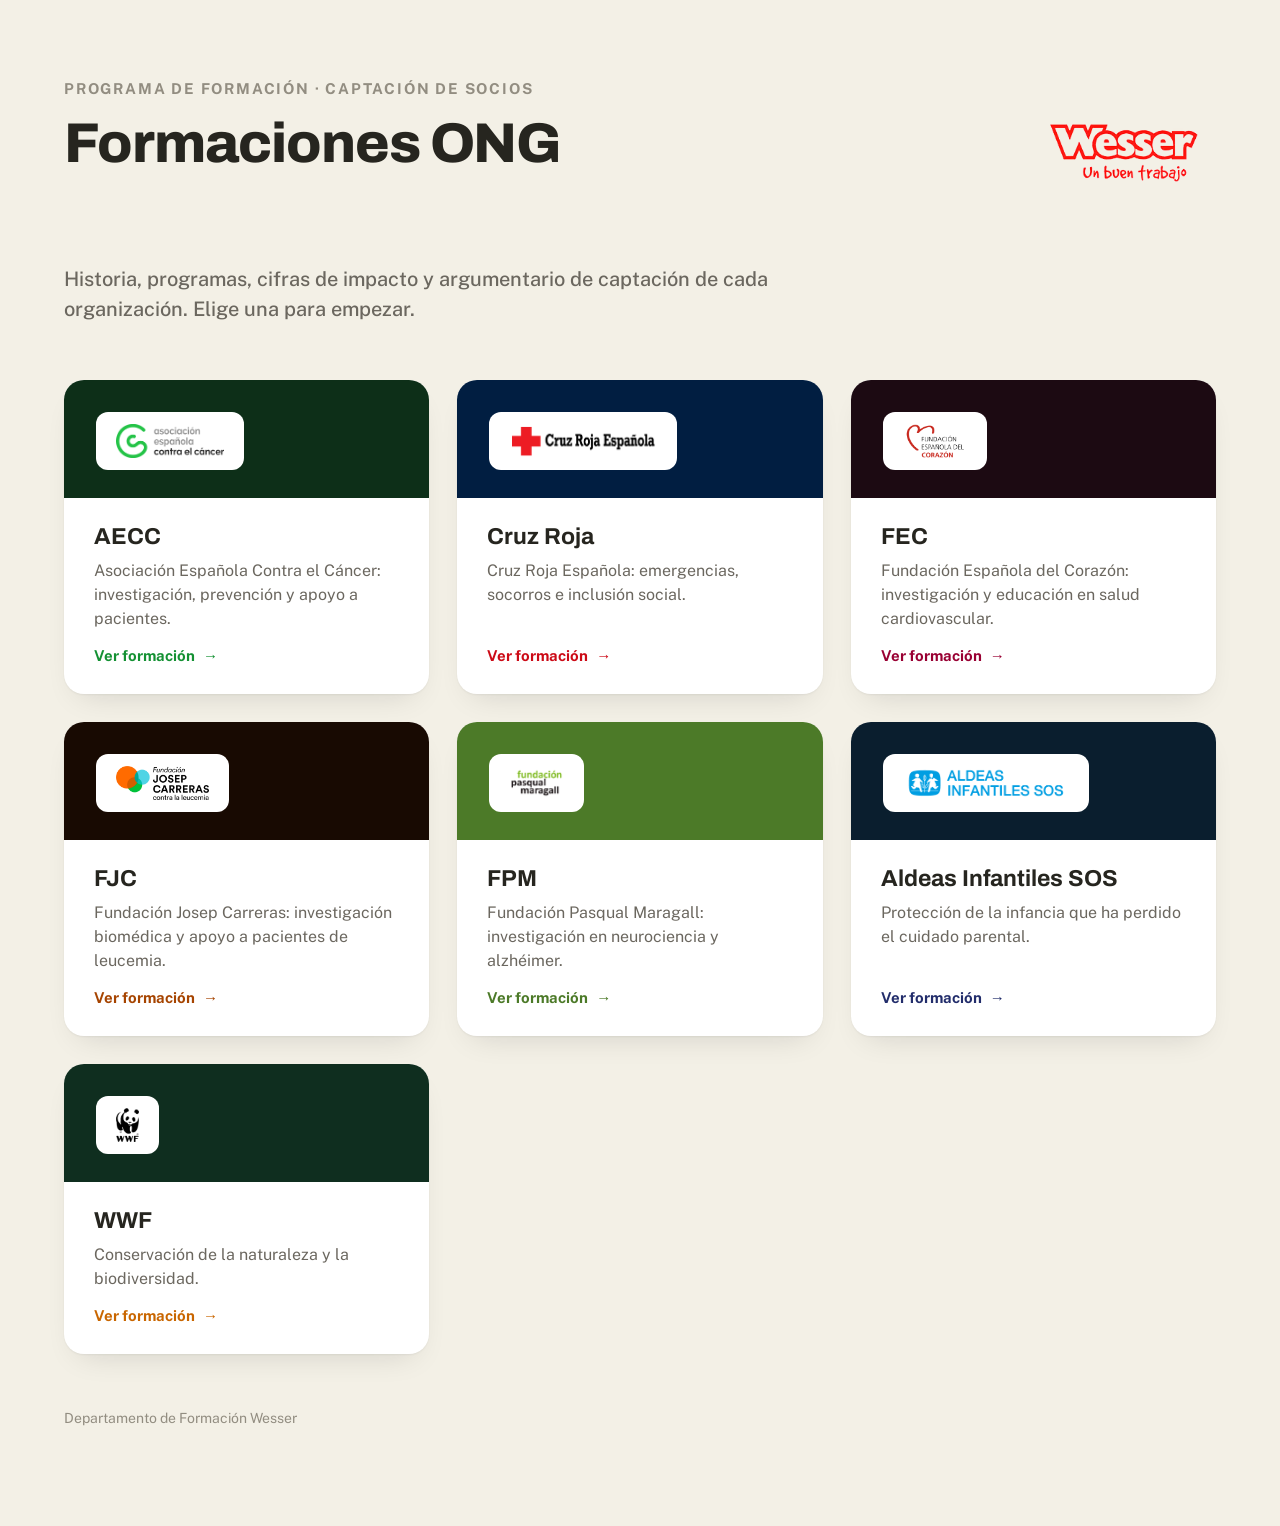
==== index.html @ af008839 "Publicar formaciones ONG Portada (index.html) y siete presentaciones autocontenidas en bundled/. Inc" ====
<!DOCTYPE html>
<html>
<head>
  <meta charset="utf-8">
  <title>Bundled Page</title>
  <style>
    * { margin: 0; padding: 0; box-sizing: border-box; }
    body { background: #F3F0E6; display: flex; align-items: center; justify-content: center; min-height: 100vh; font-family: -apple-system, BlinkMacSystemFont, sans-serif; }
    #__bundler_loading { position: fixed; bottom: 20px; right: 20px; font: 13px/1.4 -apple-system, BlinkMacSystemFont, sans-serif; color: #666; background: #fff; padding: 8px 14px; border-radius: 8px; box-shadow: 0 1px 4px rgba(0,0,0,0.12); z-index: 10000; }
    #__bundler_thumbnail { position: fixed; inset: 0; width: 100%; height: 100%; display: flex; align-items: center; justify-content: center; background: #F3F0E6; z-index: 9999; }
    #__bundler_thumbnail svg { width: 100%; height: 100%; object-fit: contain; }
    #__bundler_placeholder { color: #999; font-size: 14px; }
  </style>
  <noscript>
    <style>#__bundler_loading { display: none; }</style>
    <div style="position:fixed;bottom:12px;left:12px;font:13px/1.4 -apple-system,BlinkMacSystemFont,sans-serif;color:#999;background:rgba(255,255,255,0.9);padding:6px 12px;border-radius:6px;box-shadow:0 1px 4px rgba(0,0,0,0.08);z-index:10000;">
      This page requires JavaScript to display.
    </div>
  </noscript>
</head>
<body>
  <div id="__bundler_thumbnail">
  <svg sc-camel-view-box="0 0 1200 800" xmlns="http://www.w3.org/2000/svg">
    <rect width="1200" height="800" fill="#F3F0E6"></rect>
    <rect x="140" y="260" width="920" height="60" rx="8" fill="#26251f"></rect>
    <rect x="140" y="360" width="920" height="4" fill="#e7e2d3"></rect>
  </svg>
</div>
  <div id="__bundler_loading">Unpacking...</div>

  <script>
    
document.addEventListener('DOMContentLoaded', async function() {
  const loading = document.getElementById('__bundler_loading');
  function setStatus(msg) { if (loading) loading.textContent = msg; }

  const FONT_MIME = /^(font[/]|application[/](x-)?font-|application[/]vnd\.ms-fontobject)/i;
  const MIME_TOKEN = /^[\w.+-]+[/][\w.+-]+$/;
  function toBase64(bytes) {
    let bin = '';
    for (let i = 0; i < bytes.length; i += 0x8000) {
      bin += String.fromCharCode.apply(null, bytes.subarray(i, i + 0x8000));
    }
    return btoa(bin);
  }

  // Error sink persists across replaceWith since it's on window, not the DOM.
  window.addEventListener('error', function(e) {
    // Failed resource loads (CSP-blocked links, scripts, images) fire plain
    // events at the element — warn only; real JS errors carry message/error.
    if (!e.message && !e.error && e.target && e.target !== window) {
      console.warn('[bundle] resource failed to load:',
        e.target.tagName, String(e.target.src || e.target.href || ''));
      return;
    }
    var p = document.body || document.documentElement;
    var d = document.getElementById('__bundler_err') || p.appendChild(document.createElement('div'));
    d.id = '__bundler_err';
    d.style.cssText = 'position:fixed;bottom:12px;left:12px;right:12px;font:12px/1.4 ui-monospace,monospace;background:#2a1215;color:#ff8a80;padding:10px 14px;border-radius:8px;border:1px solid #5c2b2e;z-index:99999;white-space:pre-wrap;max-height:40vh;overflow:auto';
    d.textContent = (d.textContent ? d.textContent + String.fromCharCode(10) : '') +
      '[bundle] ' + (e.message || e.type) +
      (e.filename ? ' (' + e.filename.slice(0, 60) + ':' + e.lineno + ')' : '');
  }, true);

  try {
    const manifestEl = document.querySelector('script[type="__bundler/manifest"]');
    const templateEl = document.querySelector('script[type="__bundler/template"]');
    if (!manifestEl || !templateEl) {
      setStatus('Error: missing bundle data');
      console.error('[bundler] Missing script tags — manifestEl:', !!manifestEl, 'templateEl:', !!templateEl);
      return;
    }

    const manifest = JSON.parse(manifestEl.textContent);
    let template = JSON.parse(templateEl.textContent);

    const uuids = Object.keys(manifest);
    setStatus('Unpacking ' + uuids.length + ' assets...');

    const blobUrls = {};
    const resourceBlobs = {};
    await Promise.all(uuids.map(async (uuid) => {
      const entry = manifest[uuid];
      try {
        const binaryStr = atob(entry.data);
        const bytes = new Uint8Array(binaryStr.length);
        for (let i = 0; i < binaryStr.length; i++) bytes[i] = binaryStr.charCodeAt(i);

        let finalBytes = bytes;
        if (entry.compressed) {
          if (typeof DecompressionStream !== 'undefined') {
            const ds = new DecompressionStream('gzip');
            const writer = ds.writable.getWriter();
            const reader = ds.readable.getReader();
            writer.write(bytes);
            writer.close();
            const chunks = [];
            let totalLen = 0;
            while (true) {
              const { done, value } = await reader.read();
              if (done) break;
              chunks.push(value);
              totalLen += value.length;
            }
            finalBytes = new Uint8Array(totalLen);
            let offset = 0;
            for (const chunk of chunks) { finalBytes.set(chunk, offset); offset += chunk.length; }
          } else {
            console.warn('DecompressionStream not available, asset ' + uuid + ' may not render');
          }
        }

        if (FONT_MIME.test(entry.mime) && MIME_TOKEN.test(entry.mime)) {
          // Strict artifact hosts allow font-src data: but not blob:.
          blobUrls[uuid] = 'data:' + entry.mime + ';base64,' +
            (entry.compressed ? toBase64(finalBytes) : entry.data);
        } else {
          const blob = new Blob([finalBytes], { type: entry.mime });
          blobUrls[uuid] = URL.createObjectURL(blob);
          resourceBlobs[blobUrls[uuid]] = blob;
        }
      } catch (err) {
        console.error('Failed to decode asset ' + uuid + ':', err);
        const blob = new Blob([], { type: entry.mime });
        blobUrls[uuid] = URL.createObjectURL(blob);
        resourceBlobs[blobUrls[uuid]] = blob;
      }
    }));

    const extResEl = document.querySelector('script[type="__bundler/ext_resources"]');
    const extResources = extResEl ? JSON.parse(extResEl.textContent) : [];
    const resourceMap = {};
    for (const entry of extResources) {
      if (blobUrls[entry.uuid]) resourceMap[entry.id] = blobUrls[entry.uuid];
    }

    // Artifact-host CSP (connect-src 'self') refuses fetch() of blob: URLs —
    // consumers read these Blobs directly. Survives the swap like the error sink.
    window.__resourceBlobs = resourceBlobs;

    setStatus('Rendering...');
    for (const uuid of uuids) template = template.split(uuid).join(blobUrls[uuid]);

    // Strip integrity + crossorigin — blob URLs from a file:// document inherit
    // a null origin, so crossorigin forces a CORS fetch that SRI then rejects.
    // The manifest bytes are ours; SRI protects against CDN compromise, not this.
    template = template.replace(/\s+integrity="[^"]*"/gi, '').replace(/\s+crossorigin="[^"]*"/gi, '');

    const resourceScript = '<script>window.__resources = ' +
      JSON.stringify(resourceMap).replace(/<\//g, '<\\/') +
      ';</' + 'script>';
    // Inject after <head> so the DOCTYPE stays first; prepending the script
    // would push the parser into quirks mode. DOMParser always emits a <head>
    // (synthesizing one if the source HTML omitted it) but may carry
    // attributes through, so match the full opening tag. slice() rather than
    // replace() keeps us clear of $-pattern substitution in resourceScript.
    const headOpen = template.match(/<head[^>]*>/i);
    if (headOpen) {
      const i = headOpen.index + headOpen[0].length;
      template = template.slice(0, i) + resourceScript + template.slice(i);
    }

    // Parse the template and swap the root element. Scripts inserted via
    // DOMParser/replaceWith are inert per spec — re-create each with
    // createElement so they execute, awaiting onload for src scripts to
    // preserve ordering (React before ReactDOM before Babel before text/babel).
    const doc = new DOMParser().parseFromString(template, 'text/html');
    document.documentElement.replaceWith(doc.documentElement);
    const dead = Array.from(document.scripts);
    for (const old of dead) {
      const s = document.createElement('script');
      for (const a of old.attributes) s.setAttribute(a.name, a.value);
      s.textContent = old.textContent;
      // text/babel scripts with a src: read and inline. transformScriptTags
      // does XHR against the src, but blob:null/ from a file:// origin is
      // silently dropped. Inlining makes it a plain inline babel script,
      // which transformScriptTags handles unconditionally.
      if ((s.type === 'text/babel' || s.type === 'text/jsx') && s.src) {
        const pre = resourceBlobs[s.src.split('#')[0]];
        s.textContent = pre ? await pre.text() : await (await fetch(s.src)).text();
        s.removeAttribute('src');
      }
      const p = s.src ? new Promise(function(r) { s.onload = s.onerror = r; }) : null;
      old.replaceWith(s);
      if (p) await p;
    }
    // Babel standalone auto-transforms type=text/babel on DOMContentLoaded,
    // which fired before we swapped the document. Trigger manually if present.
    if (window.Babel && typeof window.Babel.transformScriptTags === 'function') {
      window.Babel.transformScriptTags();
    }
  } catch (err) {
    setStatus('Error unpacking: ' + err.message);
    console.error('Bundle unpack error:', err);
  }
});

  </script>

  <script type="__bundler/manifest">
{"1aadb4ce-8f72-4232-b144-6e6aafba94b1":{"mime":"image/png","compressed":false,"data":"iVBORw0KGgoAAAANSUhEUgAAAvAAAACaCAMAAAD4iIxdAAAABGdBTUEAALGPC/xhBQAAAAFzUkdCAK7OHOkAAAAgY0hSTQAAeiYAAICEAAD6AAAAgOgAAHUwAADqYAAAOpgAABdwnLpRPAAAADZQTFRFAAAAAJ7iAJ7iAJ7iAJ7iAJ7iAJ7iAJ7iAJ7iAJ7iAJ7iAJ7iAJ7iAJ7iAJ7iAJ7iAJ7i////VSJM4QAAABB0Uk5TACBAMGCAUBC/76+f33DPj8DKE5UAAAABYktHRBHitT26AAAACXBIWXMAAABIAAAASABGyWs+AAAaMElEQVR42u1diZLjKAyN7zN2///XbuwYgYTEYTud3hq9qq3ZTogsw0MIIeDxUCgUCoVCoVAoFAqFQqFQKBQKhUKhUCgUCoVCoVAoFAqFQqFQKBQKhUKhUCgUCoXiDIpyR/FtPRQ7qhKhbixa/NXnW6wwj6rYrzvzdZckBKGSindlDFXoIZFKqZr+B9A31UPx23gR/MXl/oXh5wyG1y/Hl4RPdIDJPGRmvy7N12VISCMoPo/PIiRURM/8agl9CahnT4n69kpTCKjaZjxJcpn8U9PeZ7U6K7nlvr9G+A1LLQvNIXxhv5W7fTtz0ub2ofg0inbto+16Hv3adteVfBlEK3Livr9O+BffSkloDuFX++0q6TFJ8qZbKkshoVqXaJtex3KDf+rqyZHiDsJ7DD1FeGegnAU1AhZmUcZ/DEUzRxv0Ns4/rzVk4Qp7MgXuITzh2xnCt+7XvIsyhSQuv02DfwXF9POrGNYrlF9dURwnbiI8ZvwZwo/u1yOnxNOtlddMZ+3RMCv6QYoL6NZoW95P+ea8vnhCzXhIeYTfwkkGRMuRE5pO+A5/z3Tyzr7LZF6kc2M2Gp+8H+29EZlUzGfbssVymGlrHuERT4t2cqujyRWK8MSaPgMlFlQbdvAZU5+lSMUXzPuBk6Hmw08YjrF/8A3nBcI/NgvrUL7IFIpwWOrlkMdMW43/MpCg5ZNRQHELftl7RzjloZop62RIEQiZnyL8i/LW9x4zhbqojh88TR17Yxr4PJ6DB87VM+1ZikR8k+/nGG94Xhnm+4S9Sni3Wqo8oZyQwvzU875kmfCN+jS34nv+zBsnvJrDT5itP+CN+tcJby3slCfUgZmQ9qCz532BTPE1wykJikyQ+d/vY8ieuRqOrNbWr1KZC4QvwI/vsoQ6MOvBtbUrtH+DTL8awKv6QLP/s+g+Gp8ZxiaeqJC9tOL4w8YD9iaDNxDeBkrqLKEOzLt31punjwKZvqdem0jpB9r9n0XIgZ/Xtizb9ez66zC9FxaLmNOUOSkzfXTvKMYK0jXMOwgP88kpS6iFmWLsTripRuJ9gcxZkwh+AcWPiAEG3/rUKDDaBizDAoa8pjZ+wtP9g07s7iA89KY5S6gFcmPMH8T7sitTmjbzC5AN/[base64]/jsN5nCS8AizHDp/FhYL4kTVsdQbqj9SOQp6yeyRVN/FLzvYa4GGGmDKkaW4sOdtJ0Rdxp7iF8j2XnEf5JFTMVRaNSNSdrGGvNobkbskfjlxWCk6/[base64]/2jGF6Ef7XfHJEQTU9IjEoYcg+ccHcN8+uEN5XrZgqBTyOtMFXPcQhKVVxBYAuzmJqCUL/G7RfhXx6433ewDx/je2okng3JmOHDnQzeQ3jTlU7E4U1fQU648VtC+XJlQx169eNvQiCPkXqZLOGHbdzeCD8w04Em+nO5uAjwE1D/AJ+mZZ74pYUnPuhes5/6wBl7mblGCgmhfAHSpGwAc9oacCP8i2n+nMt1UgLOk9DDeETkOGuYtxAeWFvnCEWSBcT3eVVOsFdzbO5BqEWGpnTPE2UHg82jeRN+ZXrE4Njb+PkvaY5qLLfeSdC8g/AtEZJB+MikJWWlrYJRU734W9D9RGANJr8tqtzGiJ3wPeu09GCZ4qdVJuWPFTEp1tu9hfAQW8oSKleYg5Q5i42ifYoC/xbSHeuKD0ruY8TO9UHoPaZZExLqUzSOBjdn/+WuEN6Y6SVL6IZo6tFhTLqgRJCimTV3IE74n3Gr6U5ySCzhfwT/6HBV4y58GuHje68yDxgIEx5kNFlCHwmDJ0xbzZ9sJKZNfZ4iBc94q7xs5vugw55zSuKEH9ayK+v3b8cwXRPaNGG/eeYBA2HCwztXWULTqvZguPmTncWeOPhJISMyk2ycvagNO0jHCe+gF5drk9sUdtw1HuD4rrwDBoKEh/4FjlIyAY06va/pjIWakmxkXgl/K4KEH7cht9jDwfO0D78+48OEX/FUdZPRBVzbeJuG1ilr+t11wtuJC7gbqQTkFgYMVixjComEt9JA/B0ITAFnrvo9r6bYJqM74Wc/gDId/JjeB7WajHIx9h9fTgQ/gTuC13xnqHuZ8Jbvdt0nlfCGxVzoCTrDu0bqH1kFqPGM7QIKGWKsUMhJ9Ta2lpsIISy5D9HL3qz1u3MckPya+FKrcQbYk+dg4Strv7VMeEfN3FinDUqxjjn2vmyiqV9Yz9q7FxLhxXuFKOObbZDYud5Q/+id4le/yTKi1hT8mijhwTSy645gKY8nXSI8Op7d8a4TCQ+6sNHEJ34PWxt0sdmOMbrSegt4wveBxiTxeGvcK5KmYI7Pe/uw3UB2I3F+TZTwhhnC+G5UO9wI4ObU8NhLGcIvzlWrT3zPlXsSYFToW2yPVSEA5+/dk+yBfvjSPicYnHWog0IER/ghbEwI47e04I3wngtPTFtFpTJ+TYzwMPYLWTdgKd+siS4y7KXiKQ/[base64]/99OvCZXyE8EBNMY8Kojj7GHAD4f2jHpMID/UjMhVsBoQbRT2u3HSoIEA1i8x70YbS81zG7zEMNJUNjcBdib90U04ihCcr8qEie5+4TPiRGfBSCA8Oixw8tw4g+JDCLbmTnsV0I1Dzmg+7shmHyKYyd3fTUGJDHb7PY/iZx6aFVnTdozDhK3M3QGBB9umWqfoI3grw3zXPMqxFQGxp/i/gITZMmeJJXfnlqXS/FW7l7ocFl8/psJLhgRTNssgiazhz+/Czh35nfTEnE/[base64]/kYlPCK7yDXwDuJraUN1FjCb7+zB51LQqS1HiW84sPINfD8MRmW8JObHiMmGEiHKSnhFR9GroHnbwxxJq2D467IGWRCZFIJr/gwsg08e9wKf8peYE+2EJlUwis+jGwDD1ztB5eoLIMDGwVDt0UpFB9DtoE3P5lM6NEj/AwnIgWE1Ep4xTeQbeDNtqMtYaYcGMI3nQldBpPiByW84gvIN/DH0lP5WKpHtVDCD9tukM4MAlEpSnjF7yLfwB/2e/tp/ehmTPihepRzeZjv4DlihRJe8QXkG/iDqvs/9ZFAZgj/4nt9HEb2EzupqFfCK34f+Qb+WHp6U7x+zz4N4cv9z+Ygc1hKrYRX/D7yDfyxanT8tNrJfRC+Mf/00Tnrg522KuEVH4ZPuviR1fvSU/E4KFoA4efuvTP5cGliJ3VMSvi/gq5dzbLKMj4z79YpntPhng79Wsf8g66GR/VTHduwu5U23Jhu2d7rky5+Su1+FkZ7rB3Z04PfF/rtH83ROeuDXbJNIbypADsShftqT7+MHjvgi7E3i7F1bvMq2K/[base64]/faPE166EWNOcGwKaesae1JaIem1cI8SL4pZrt1miOrYqBRj/F7v1ZEoXL8q+LiJezlYN+FmClTVfsuIHbiuEp5zKW4gvBtQ4qyXm1fBNDWiWZSMVoVfIHzggL8hehpuJV/XxZzE1QYu9/IfFThrc7jEeHLR8zFERRjfvsu8Dfnm2+yE796NOXRvocGL1d9jwXGOneXLVcJzLsUNhB/DT0ASmSEX0SxKRqvCLxB+DJWKnDNahK6n8xgfvrWUEi54tuwlxkPlHGP1YeTDE863j/6OSL6a43mcD18eLf5+t7CBmBx3zJ5KGewkRGOW8EwjXSc8XhRmBpHIKVSIZlEyWhU+T3i882zuMYWHcFQEc5LeaUpsF+H70BMHnTAeO1oLVezC1NWqaZp5G3piEndtjwOyN7K//9tfysQmacO3pAM0MOF2enPKjCRMeN+luE54HE5ibAGS6I9SiGZRMloVPk54pyf3R4SweqLztQKwnWWYjhPSytWhMaon96Td5Yh7FrWrKCruVOjYGsUc2RdOy7fPBKp0U3TMmA7KbV7cAIRv3k317p30UppZNPnOa18nvD9IyIQvBdA+g40RM23FXch7T0Qz/CjoS09GhauEn6QXNFUB80J0YWNpzWko0Aal0AzV6QbOx473s7gy3Xms+zl4WmiGWlsp5yPyzhMzVn2Odmp3o34Qft1ftjatT6SVP5KT487GbyC851LIhE98WVN+poK8En5LI/0Csn9CV4SeJXy0NgdeYzvkBtZkwGYTa2t9F6e5LcuoTra4MzbbgwKwYnaWfN7Eu6MKW0H1z9J4rXEsxGy5kYMh/H6JXwNKIWFdO5MqACBv7Q7C90L504Q3PdLZp05AnCRa4K8SHh5O28Wus8muLVwvR4uAjra3sJ3A+67xP6O1Ylf4EtvOB+IbU+vHs5d+bBpnadc8t3pU00H48fWqtbUOdvbY9EPK+0o9It6cmG7Uyb5KeHOQ+2hcG3+CQ2cFpB7/KuFlaeRyuNBDvO5vD773P+E0sgwAehlSzuJTf04HatA83Z+Wo2s9nJqHB9e7ysektXVGQ3vMf4jRWH5CHk8C4QkhrxK+BtUb4SU8wpOG+uuE931ZMPGyCLkE2FBDSpio8E4zlIe+04vlgS+nb63FgSm6Nk+XFjr/Z+v2x0b4BZW3Yw624c+g/GuEN8JGtvxZwi/wQqbrehkMXtwHs+CvEr6X3seqLMeJZcK39J1g0s9PNTtvKiETvvtJfDcRJIMLD1DeUhr0K8cyL/X7ntYfNI22pBvlJ3Q0WyJloJIJD3QoufInCV84epvhizacvavYNB0q8VcJH7iISqYcfSm/BH0naXrrv5Whl3n6ID/2NOGpcXKHCn9xzF6Kgz/fCT+61LYK0U7jvLYXME7RWCY8EHLmyp8kvBlwN2/WWAdq90BiZ3e1M40Uqv6v+vBn2IMu0woC+pUUS/[base64]/auw5TaSQQ8mVwZTwgPI9EzR3jS5ClIeMalkAnP3rGKq5ZOU43BxyOtS3iIPC2sfgQfJfwsXCNbeSVdbqWmqfjZwfPKXbMZD/jYaoU688zwEN//[base64]/9el9ghZRMOELuuLrtSbzyy8RXt7Tau6tC3JHetLsUN58FiI8WF37UScplrq/XMTRPHOTBlNbnfth/Sga/Ldp0CSZhCBhRAjvBeMvEB6CPtbcmaZBCTtkGkyD8X+a8I9C2i09JHiYtfSsHuonhfBsHKGU9h+m7C8PYKS1+vs4XiQt5hojPHUpLhDejE/u+oDpA+6wTdsLVnw7Tr8H98vvEX47W0agVsp6VLXyzgesR50m/HbEE/8q19ajDnuUauEbs+jiGm9q4eF2+jSRx3ukvUaU8CQYf4Hwpindhjf20O0EtL1IsuFfJ/yuCMvbtNh8V0/MaothfArh5ffqWk6xS4zPdeLNtNV1z6kPb2SvZwRHECU8cSkyt/i5G9NMQdd9AXfTmdV5BgpnyIqt+WHCS1v8BB+Y4Vb6bunCJ/2KtcmK0sQUS1qTl5C39AT2zl1S6ukc9sCQIzdp2SmF8NilOL/wZGiLm2rw1fUk4kHmW4Q/kRPWtZi3WSIq4hqVwlv4MMOmbPNeHWo4rRhB1trQD/QuN+IoED4vxp84TCUQHq3vnye8aXq8gAPZ27agLxEF4/9HhN9rz6FW7oEYnXsc5NtQnFlp5dE60+tEd4BXMpPwR/DBDeDzLk2RZeBTXyGB8MilOE342AqFzSBjJLorvv8zwqPEwfw8SieCvvcWsKcBg/aTqLETB42cEhWEFJeSMKBDJDjC7/GWLs9XSq3aFMK7wfjThB8jCltPh5HoBuP/d4R3KJEWKkaw23p2Up7Ilkx4t1QHmEXutHVLCC0QHbyV1u0qvzlHZPoYlUJ416U4S/j4wFeEJDorvn+T8LXx0diXjySxr8dvWdpBOOOtAL/z0gXOhw8qBly9FEbPCqZwWMrciYCH5LEzifCOS3GW8PE3egYlwgzgrxIesYxiDD8pPBM1v313h/QdT0vCS6a5+xF0Wc72R5CufxrhrUtxlvDxAWoOSrQrvoHnfZHwwUfHnhQOq2BSwmgreSHQ9Z74T7aDrF6lnEFmBtn9GNJzP9MI72wTo+2aRnhwPf30WpiblEGJ3tSIecoXCQ/[base64]/[base64]/GLkJgJ+HgFcYWm4TJZ0+x+85n8m9W/hzGUxOPDMIjguQQPnoqMz5APSDRzcBg5HyX8LEtx+Gs80iYg1RdOPBNPZTIi97i0ACq3+D8MNYnpx05hO+40TmB8EBTSUfoEWNEopsxysj5MuHDjO8jLRRkvGcqQo/yp9fBxI57+b6ha5v+c87NPD4zz3XjaJBCePaO7DjhwWORaxaFMUISnZYL6fclwociFfFkS1kdLvImnbzBH04ZuMf4A2cK7yjKZu3vNfb92NQXuI6aM4nwjkuRQXj2DGAMsG7PmERbg8yXXyf8oxNOEe1T9uNI53Ss/NjAPko6dkM6pyM3qpePsmybphm3LJJ8ig97EmnTPE0s7DLyCG8n/BmEh+QPWQsItM0xiTYkx9Xt1wm/Tds8Kz9MqWap8sMccyO2tD9DDIUtioZR7ON0ZzUp4/iGXoqTqJ4TMHHum7zGKxsbcVmi554WzxESp8cmNoxUz/G8YgpFEMUVOwXLXqmlM2IWlRpQhUKhUCgUCoVCoVAoFAqFQqFQKBQKhUKhUCgUCoVCoVAoFAqFQqFQKBQKhULxv8V/[base64]"},"54091771-91a1-47c9-a3e7-77a87d90c400":{"mime":"image/webp","compressed":false,"data":"[base64]/Iqf9/z1nZjXZuOFuKVasWHB3KcVq+BunCtSQUserWHGKW1tcigd3dwjEbTfZbHZ3Zp43dmfmNRJeX7kTERMA/6fbHB5foUqVCglhZkpiIhq+PXP5zkPHjh/evfzLATVt9MNUmLgvxVXsF0REUfR7nI9WdrDRja3+909FVJy7qq6FXtgqn133I0nx7ogIWrF0PliApJ9/4KATy+C7AhIXX75DJfaRz1HVh00Y+ij1VSaqfKIKdVT81YVq8z+GUUbpP92o/uMuDE0w8Su9qEH/mniKYKqs86EmX/SiiPJ/elGbwiYLNYR/X4BazW9tKExE7W7DJ0wY0bNhgqnE4YZnoXY3Wg3DUq7PH5dzfIiIvOvhnhmdytuZkqTlPdRwTjOjiBuxPw9lC1nHvm4TxZQY5Y6IWhK/thhD4ppMERUX31+aZC4hTNN9qOmTFY2AaXiKR6L8s6mOkqH+RdT2i56M/piGR3gk7d9a31QCWD9yaqxopl1/VXf5kDx/tIPJ+Er9LWpM3FVad9Fri1FN/5kWxtfkCWr9dn29WWbyqK54JdHw3nZrLq+/zrjeL1H1Y3VYg/tK1Bz/uc5q/Mur599SizG2xaj9Vfoyf+ZCDbqXxRrb7zo4zOoq8QFqsvhrztDm6uC8VU/W5ajRgtFWI5smaO+sTUdMtzyt4ONeJgN7p0h7Oxg5DMNoK2YbalY4UtvAklI15/uYiazYoNOgsVPnzPtl6Yrlvy/6/svJ7/doXjPezqjXM0M76J0falxVkjXnOXXsVqrLJ6B80e/Oenx+9y+fDGhWLcFhIha1xKchTOtpXJHLeK2pzBekXNgxb2zH6mEMCeaNG6jpY6UNyzQ821CC+vKfnls7qVmEMtOHbm15p3JGBa9dMJ5Akc87Nb2ORUHoHtT4req6Y22xlRp0Gjrpqx8W/rzox1kfDuvZPLFclI21zvQbUqCYset/dSI5Ga+naq1wHKcrJqzuWzP/Onk/0+0TMVD0e3KfXzu08quhzdrdNixELLrxx4ByrMRkXmv85ngdseWHrLma7hGRoODJvHvkjpEh+lIPji/PBpi2oeavN9SNo/XCu14RS3L+6shwAIi5o72M/qweLKXbzDpTiCV/0eFBpbnKmdpzTzJrL6ThlF3P/fhqmLupV+1U7flmWLVma7H4Wr6Ir4z+xyueaM8/x6YtrtFqF75qitrzfmnVEBPR7OcXIr76u8aYtGNpOveegDT4ogejmYTp14qQDq+8Dho1dzgrIiUK2+K1wVab80JEWiz6xKQJR7+DbqTHx41Bi6W/ThGQIn+zaYCpstWLNJlaG9QP6XpWQJp0f8aoFzP5IVKlf3s5UD3623SRKsRLrVjVwn/3Il2m9WVBZbbGej/SZerbJlCZrbfZi1QpPhplBbWr7CxGqhRvDbKD2nF/i0iVwvkkFlRmqmwSkSbF9KVVQPXyS4uRJvkLo6NBdcd3+UiTnnWNrKA6O9qJFMk/GGUF9c19XiJFOlc15UB9Nuka0uTjJAY0WHknTxXFv8VoIGS2G+ky/V2TakyfFKTN0zVVq3keqbN4rkWl8NU8fWBWG3W4911Io7si1GDqHBOpJKc/q4J9dgFSKb8uToUmD5BSH7RjiFnWIK0Wz7aRYvo4qQVPliVV5iDSa14vQuwIJ8WIfxAq/69AMXgvgQg3MBVp1tuHSOQ6nmpwEUeixQuk2+Q4AuxipNy0ZgRqPKGdgmGMIvZTgXa8P1gVJZxG2hW2xSvqmUc9mFxTSchPXvq511JJlaMi/WS8ycpjujxD+nVPMsuzTvdQkP97u7yobUjDq8Pk1bxLRfui5fV3U9G50vLmIhU/rCnLfpyOXP1lVUujI3EFJ6cnT0f4pIKcL5GShXdkWP+iJVxnk4o7S023q0klPqGmvD5S7bKpqXiGWWKQk5qEzXHBmEluasJztYOZZxfT07NOTBD7Yh89ucaYgkSs4umJ/8keJHaLQE+4LTJI6X9EijpfOkj5AzSVUi9IpaNI0QU9glQ5RlPChCBVT9AULghS5ThV7WACKh+lqrMhAeUPijT1uFRAmT1UlZMYELddoClPy4DItTxNCX0DQn/30xSODLB856WqTwJMX3io6tsA9qMiqvqFAQBmbCFVrTQBALzroqqNloD++VS1wxbQOZeq/gkJaJ5BVXtDA+qkUNW+IJXuUNWeILHJVPVPSEDoHqraYgvgllPVn1wAfEVV8yHoOyJNfRWsRRFNTQpW9jlNvRPMeoSi+J7B4AeRnjwtJHq56CmvjkS5i/T0sqJEyFwfNd2PkWD7vqSm86ES8No5atpvkor+S6Cl9SBtmV1MSwtkMMMKKEn8TAZ0zKUk/0g5dZ9TUlFvOeVvUlJOkpyok5T0vI4c+25KulFRjmkNJZ2MlcP8Qkm7o+TA93Qk/hkm60s64n+wy/[base64]/anjv/dCucqWOvzwTDSG/PxB9x/WKkbv8dTMAgL37WcEIntUj0zTt1SLv29IQnG1+0wj+iyKTcPGVQlgRB9KmD90GMI8hY179SnGlOshteFN/wgAgPEZ4hcjpA7LL7BZ1l1qN1Ou5rw7iKpu80Hle3R20knKc04Xnmc+IUjuCfHZ0vu5mAfH5oh6O9rluQOKOBAXQIUVvzm7k+rr08HPEYt54nFMsSmpc09v1KuSq3tDDV0yHXOO5nwRKI//VmfhXBLmIDXqYDKH/GI64J0GRabHOPFMt5MxTCnTwPkA/j9EI35gUwRSdpXRnyDFtHuigP0DEcaPx9gflfURdiadqgopl/xE0J3QBgEkeg8l8jcAbRbryLwtXw/yFR3P+NgBQ65rBnI8gUDVLV4WjGTWgVZrmvEkAEL7IZyzrOALxj3SV0gBUjfhbc8UtAIDtnWIs04FgxFVd7Q5Th3nXpzVfKwCAcntFI+HfJBFyWk/ieEYdiL2uNaFTADvJZySFTUhYjuoprQao/blfYzg4AKo/MJLUiiRMB/W0xaRavdtam8oEmL4VDOR+NJEDOip6H1R3LPJpbI09ABKfGcgFu8HcqKEe0/Gxxq5WD8L8ZiBHOBKWI/oRloepB7Fr/NrKHW4KgHYvjOMfIGk/pZ/sdzkNMD3StcVvLxckbhNvGJuJhF3QjXiuDmgxbKW2MK0/G2AalmUYa4hE39aNb7FDE1AnVVu4yRoA1U4ZxkoipZ/pxtkLNPqZR1vZ3ZgA83SfUSwnUjVTN8fjtVJxv6ApPFo6AF57YBRLiTQo0ItvPKMV04Dn2vJNNQeYZosGsYxIO79ebpUDzYYv8mkKb9cLgApPDGIFkQGoU3EGaLjGSVFTBVOtAfCtzxhWExmvl/v1tcS0vacpYVfZII1uGcNfJJjZOvH9GqYlMA1N1RLeaBAkfEGxIWwjYV6ik6fdWU2BbbpLS2ldmQBo99gQ/iURtlMfwpZ40Hj8wgINOYeyQSL/FIzgCEeg9Cl95A5ktAZlFxdqxz06GHTINIJkG4FaN/XxTyxoP2ZOvmY84yTsy43gRhiBFk914ezG6ADsn2ZrpWiMBNRONYDH8QT6ZOhiHQe6DB12w6+Nl10ZCWaeT3/pVZWxY/L18Lgl6NTcfG22Fvzby4N0o+v6K2iizDqzSAeeeQ69AFNq5EVBvSvtOBmhc9y68/VQFv67XwdXmjK6AYDy36YKqojew/VAdsPrusPxyhK2i9rzfGYBXbN1Z5xI8xIS3E/+HRUN8m1fenU3V1mVY6j9YxVB79aqb/6w976TV+B3Pj29blqnMhworXpRd7vMimpf1l5aF0Z3AExo2QZ9P/1157FL12/funr+2N+rf5jc743KMRYGlLODC/V2LVpR0weaK55pAeNkzCGOsLBQmxlUNW0UdZaVqIRp/0Jr4v7SUOK2ua8zXy9FvTI1Jt7rwZU8Yd8V6oufxioZkKexgukOKHmZesmirsR14UqGODW2Ng5KYnakV1d4voaSoS5NiafLgMEyJquF0wBEbuB1ldKDUTDIqSXhchIYa2jdgR/N/HJ8t4pm1SDxiq7cM+wK+mZrSLw30GIoTJPfb2YVeIqcqaenJqjGvJOlJ3FvGQUdX2ooZ5QdjDRsUjpKCxfamFSCqCVeHWFaR3nQ5J52XJNNYKBMmZ8KEdGXm5rmEhDxwdt2lZiGp0UdCb+Z5NVM1oqYMsUCRuqYkYPovTr//d79JqxLEVC42YNVB8wDM3WEzxvKK7Vd1Ib4cGwYGGrXFETPqgYOzhJiielzTkThULxKYJtarCNxfags+7cebTwZFAKGatuDKKyOY8pM23dydVtL4zuI/[base64]/7CfkTz0woQILRhyVjHg+Fl6/+rI6QNTMweHQKx/xK0YD4Bj/XDf4r0MO2DpuKyAgFlz5dUBFDozZvB4xuyVEr/H9GOv4yLWxFMwRUBwMmgz9X75uchrKAi5+4K4MQRafk7z4zaphHBj2SAFxuQWa3XZfPe9OeYureAcxrbo2gBvyUtSJ/x15AGCt/d78LYfPnD935ujOJdP7JToYMPTyNxGdw+xMo8WHj6/[base64]/RA9ff92qBf/5LbdYImPDEDgPffatd9dASDdj4djOOZgkq8c9W9YxmwAAdXX47+zQ7L/[base64]/B+X3inipLt0k5SHOAegunPtg3Kz7TxpD2BI/PmhJN+1diNMCinO9/KWhFghZ6MPHbejmjWzEhSx0Fw4PWVa4tRYDUat5vNuMbirdRTwWA9359ZGldhT8FAo1ToiYXItuwnYg5vUMiIIGd9O6ckMykV8XTTfmiS4UdlftmPJLBFgmPvyr7mFE1yiWbqD2cQEL/mjStCoHENFk2G4v4n8VgXKtI7IRCw++XyXEHFJrwmkfYmp3lnYg9FseUSy8v3/zgUduETFvDAf0GzorTUBp4ckUG9BwyOA9mUIQPm1nn1CgY3PlgT8fufng5oG5fctxQM2sNbxUhYQwCwv/3zvDmWSbOTKsycRJm1hVOE4Ww5lkmzkyjMnESZs4VTiOkcVwZot2zawSc81+o8fJHT/xvQZWAmUG/G/smFEjR4wYMXLUmLFD65iIhbZ8f3jnUkwwrnLP0eNkTxz2hkUZk9Br7P/GjB45YsSIEaPGjB3W2E4stMn7I7uVk2LLdRg25SPtThyQaJFlefNkWr5LdkHOxffsisqtT3c6nfn5eXl5+flOZ1byQI5Qmbl3c/OebmjABEna8yLfJbsg98Zkq6KYH5+7nM78/Ly8vLx8pzP30rhQQjHTruXmP/+7aTCux7+Pcwvd2nWlnxkeKuf1iyIqFm82ZxSYPi5ChWJOTzKxy32IiL618QFh/4movKiPot7pqFBMH0zG9KUTEVE8VyZIt2wRNS4+6cFKmccXIEHvbKuCMntEJYinq5GwjM3BoLcaBPQsRpIbIxWwv4lKEK9VJNIpE4N6egbE7kPtC787pELm8yTwSKyCJjdRuXOyhUD5vWKw20G+QqK3GisISUbl/[base64]/CxGjcItH/2P+JghTSIYObGbBSK42iKHey+XCD9CgeU7XiK3HgT/QSSCGxhZjQqIFM+xy2Pfd2LwFy1ABd9sC8uoCPK5iW4ylyvKYd/KJILbzfJqn0fJLVaJzmlkbsfKqpVNBP8tLc+xG4OLu+LVeFgHNNzgCZmMznKY7ilkXlaTZRmbK+HuD5IVDolE3J1klXtO5mETeZ1yJAo+tqpxuZKWQjeRcX9qkgGt7pPhh8pK2CVInI+VCpnjIYI/MXIibpApGiXLtkmUuJfEqFJRSzBEIMKvjZZT/yoZXGqR0yUTgwvfc1JMjxQyF8LkmI+SwTWyWhZgcHFbLBhGmTtEMDlRTuXjhM5XkmH6EyVTujBSUOk/Mq6GctgNhO7Ey7D/gpLF41jjYBeKRFK6MDJitgpkUrvKaJgqIe6tADItcwQiOJqRwXwnkvF0l9H4ttTjRDAO6JRNpOgjswzbQj+ZwqlmCfMvokThFzY50LaAzDK7nDEeMriQlbB9Vii1xGwkcceI4NpQOT/5yAjrYyXqpqLk89YgO+wUmTMV5YwoJHQlWqLyUZQsbA1GYp/jJXK5jBTb/[base64]/[base64]/Cpld4eKewSpi6V0gvi0P0cM3nWTyHuX7fYS1Z5q+dgnlTfGRAIGeUnw/2Pb3UCV+RlM/zSUFD5ndSOsCidX9RqJ4h/qnEGZYgZPZFudI6LUzXpAtNxdEri5/AafDDHfSwL3hqwWpF7UAt3gwRhyjiUCAfHweq+c/LFPidyZmY7Sy21kYC6RR187UWb+r9eJPO+VitLrQUdbI8lx72QRQE8RyhT3Rq8QSbif+KWKewHhprkk/E6Ue/mNRUS8VwSp/ME6yhlvIQd1z5OQnz/W1DeXhOxzsaTsB0nIF+fauxSRkJ1cTTfiy5/KgYrhS/wqJdeGCifUET5iSMEnXpVym0PkaXW8cx1aSNu2geCarztGM2rAEJc6nm/[base64]/OWc/COr4m1xaX0YNdiJPzvWJLUjY/GJi3sFgZA0ekzsYFwze9hI7Xh5UrZ1K7lojCMr2TSN2Oc7QojaLpFwTTBIJN4l9waljWU9MXGQPBhVOkuLnMIZmnuAidaEOSP8oEsqtDyr38JAqSAJJbjapF0lgaNDsJiHPTw4Z7dMIbbKqFXmB1KYQKWiWT0bcmWBwcX/xZJ61Z2SU3iMSKegNqn/nJ5PbDmSG7Cbj+tBqcOxYN5mN4SDTOrWQyJlo9Tq+JLPTIgcGFRO52xwMDmo/IVLcA2S3uk/[base64]/7FNwsBRp906vA1QGUsxOUXK5VMkDLuwq2RwDBBg/kibNAq1FX5Yl7zASg+kt5/t8iSoj4zbyson5AMnqdICulvmbgR15W/jAgafpDlJU+iCshuPFuWYcjiJhH5cgRN4Vop/NLWSeqE4E2ubJOVYcSAmo/luMeCmTrX5bjHM5qp/x+Oe6v7GRCDsrhv7eWGJaVck7FE3L8wcu4WAe0a/vSLeNecyDLfuiR4WoLJQZ0KZByTzUTgn4uKd9vkRqCtg9lLAsjBG/clnEwnFyDR4YTdljqahOGVMIpqaxBrJZit0oVdAHSMSv9Et5hQL7GTRL743UF7xUG8/4SDqSZEX6Js5VAy8wgn8S/ocTYtzIkbsarEHOIxNZofcX/LQR52QXIRxwVg/g+ZDUFYTuEIK6uQD5+pxjE8wWoyH4pKPP9EKIvrutVARE9C8JVgK63BEQsXBMLGn8t2Y+I7mU2FaD1LQERPVsqqwHVkwVFj3uy+gJ7z51PMu98XwbUtPX7OyXz2pzyoPlWa+9nPfy5Bqhparf5Ueb9n+txqjAtNj/LTEtNTU1Lz8jMysrKvjctCvTORdduXjME1DXFvt68aghon41MbFEnnFEF2Og6zWs5GFCXjanfrHGjRo0av/FG0+YtklrVCgGNAlZQOCDiCwAAcEsAnQEq8wBoAT5RKJJFo6KhkzmEdDgFBLS3fj5Mi+HfbxXypugUfI/9Z7Ov6t+VHYs+Xu3LnWvI/Yz9D/cv3L/Lv5J7y+AF+KfzH/N/l1wK4APqL/vfCm/lPQX6/ewF+r/+441qgB/PP7R/5P7Z7sn9H/6f8F+VXtf/Pf8n/8P8z8BH8l/sf/J/wftceu39xvYv/Yb//kCSo7SoZCAlQ6mVDEhDYXX5si50qGQAsVA/FP1eDUuLo5lxrbNRQO4RD6ncdOf7nUTVXDcyi27ITTn+OCGOzqtZMNUdXaEF9iwlQG45HR7Z6+uw7WaHNgc/YgqYiLDwbVX27KZN2Qhpd154ZmHV66fqjJ95IeOReMDPmi4gI0qGiK51GbJLLOZUrO3/DVD8EB8jqSiLvlP1GQVLUDNose8s+3CtS/T5q8KVjGkg/49txDW9jCYieaKRM4uG7RIXhaG19ITfiNhHIZiTy0dd1hY73jlkVwYr0a2Oe5WueV0HeGJU4kl+4JenO+KigTqZZ+fZoO6mGGKYwEJLY3PcFtEh94RBCbg/EpQ/jVw53ry38QfrHPqTDAUNyNo+BgXAY1xdIA27vC/P0LLDiGjdtDiSUcCFB3rhdvQVDIQEqBLl338QIo1XluzzGZ5UMhASomGlQyEBKh1MqGQgJUOplQyEBKh0vyN6qXgpENclCdz6p8D9uyoYePH49VqyglprqoFyp8D9tTD3CIHbHgAK1DqZTL+7reKdH3+hUBJTqpafA/bskBJHGNsBqq3ivguplQyEBKh1MqGQgJUOplQyEBKh1MqGQgJUOplQx+gAAP76lIiP/qDuAtGvxXCxH543BOlgEe2Ts/8fT1PiSrC49Htj/4v31lNjsPnnhPtGvwrI/hD4+CWbILPPncFN9/O5UB3H7U0PlTdVb2vBRby0b+j4k+Q6e3kEh4eZv458y/tOfgCcrPjamXS3zphT8OIm4lsf1Y72AMwBxHHEvCWnW6AEDvETHwUwm5IEvzTsyTDsleYjXS1RtBqQdJ4Mv6vy90aCIlf37fUo78KZlzur9Sxl5ZrJBm9rAD2hgCZmhR0JMLPy3uc0RR/7EvXweVX2VnntWoZU9olJeNtY+8N39tlh68rpaqAj+4dR2VwP2HTuZA+hmv7bSq8N3c7Ft5BxwFn6S1S1kJC3qF5OyGfCeVsnxYiyATK7KYUAh4OTifwrjS4/PnHJO0g0IAB0HYU1Rwuyq2KkkjBoNrQo8fBCqSpO2UVwS5h++jr3x1A9ialsezov6oEVTC/qU8XTLT0o+U+na/1IUaF6kd94Lk5x1URYHxcTcqBA1K2UoGRP21jitiOyKAx//D9QxMlSpEmZNmKKf/e89rI4RrcZONfiseH8Pa5lIBIGWrTZaRQYRazH+Jbaf8whTfmTZ7DiIU7TYmdca7fQjxAB/N+OZNYr0smnSU1q2SpPq20fQXMkfpM6iCnq+93fPoAWf+EyFhSEKO+vMyefvHz+t5drdBNiwaJrpLeQCh/Hu+bDf/F7FcBQ4toYNfvQGIShPBQ0k/iArmC/CgN+dTuUDiMg/ZZBCFzNTNC1/aXibM7zIqJD8hfJ/eqcx8mFFGJaibIO3o7shBZHVvJlMnhUaEFAl8lbC7bDdX9K2BpsVq/p6Z5V+7HTIcgs8vTO8H+sfnajj6Z7b9cyb2D96Va3YYANcR4SMz5B5dP4iQ/2WUIx7U6/rQJjC+YfmP2Tg14bgHwjW+FoEoA4dIEvC5sPA9UtR4w0EeaIzhfTyN4ycELq6p+d4DQa+HnXhefxHozKzPjGXmcsoA1aDxyyRVk/0tXey7BqV5tb3IrUFeXo2vEFSJEGr/J1Ncy8Hx52Rr/[base64]/8d0D88DiK6jEPzXDzcf1rHSIjHcoBu711FRC47yffLp/IfLT/tujqbv9oJncrwAFsILnJ6bMXoV8RDjSEb1ngB7zOsN3iYjn+dP7t1Uk8Ps2+L67OxAnVY8h4fIInk9q54020u6dKfjJSQOl5KJNEioEJ9yiOKx/UHDfqTJ1zHQxzTo8spGWLal0qgt0d2pwI8cGOAS96q6Ka/tyKRK92kiz82cprMEOU9WQeR6BCiHonYGb/aaN66rL6Dk+Kzo7CZkNMNF3pMFYlExe6ZD+dDdA1l/scBrnRU94DfWjK+07Q9X/DiubF/JOu+QbmJ+G9DZC0jtnnzj/oK61lfNSw/CtuMKkpnPV+Ptxw4QoxfiEfcz/ikNxrnHlxqK/9aSCk9bQeE7GxftAtMYD0IqHtWFVRSnx5tRFfqUBW/eBcyR7d6ZunPqbkFi3Gjp/bzftPODuqaDdhkSK5TJw2ibj0vrW+Rcx7TjwVAjkKWGBUNb/k/[base64]/aLtihaKA/Bi669rPJGGX4wwb0m1EHfOw4Bbw7BUdQzyPeIZX98YxzF1SZanzbziUMMMAALpgGSDHdH0eD9TEylRzngJ+KnL8vdyeyWg6ct2aZUmjUmYC+fAwYLoKYmQqhRMzcfRaflVckEdXhXTzzq+yOtt5qdNeDKIACqQb1bVdNflGd3iNGJ0LVvIgoYJ3iq+wMfh31RUzFO/velV9BfgpTvprTXMJClEfjvmRlKAjTo81ccZ/Y7gMoNwK73tys34zARC9fA0gzNjWqFUL4q9T4zRREIaXbvivF5jPBqWYbeguZgGSVvcVuacMCwIAvB/6ll7SqbSVVxGXVfYNrkOBDeVY2h2OeNeE/bEX3CUEAZEzpohCUN0Dcif3+xzvBnVfC6Pdbsw/3paRzy160m/FanaYC/0h55a+XCP+r5lITYM4sxYQX6M3a7M65EJwfON4IR2ZtymgFJZLjh1/15g2rFLH1tICEsLMT4q9OE7FoJoyObnjI47hEaG7Ad6yIYq++MvT3TV7+PbYzZQvVP6b8mZfM+9is1Gd0s6OhBlrrR5EegwgmxA7McxbskXAT1gsWyxTeqkeafJPj/SejAm0le41vc6gXEse3JPdvGbfqL+QGWBU2ThcQIHLtbAlnF4raiBiZJDbZibZsSGM8Y5c9xBCLK+9zwPglFeMMCA2p6g1Y/Z2ct7ohVbaOIYNr21113JRQtEQq9taUvgBQdwqmSfj37pUxNzjE2dUx8V6pqr9mIguBbWiHY/71a2LYYK3kWST3I0ihV1/EcjjSGGqjPetnIcFWLPhEn5QBb1HG12nkCdpKEburLbFOaY5DwVdbhsIj0kgaY+/uHPKIhB3/iTkVrbtVaqoDAcdFM+kxME7mXtgNuLxnVNMrdsFK6KuEaE4KMyyd9w8NfSAgPPES+TmAAbegEO5s3d+GIiGyGMR3h0OgbO1gvwNFaAII+NjHCmDHWbErh9aJztI7Tcgqn7vABAjozMCb9m2vGh3hD/S2S9aA1MC4ycaed1GBZ7k25CSwn0hEkrxPfVnp7m13wnNrCvGRzpIjpxrjlMhtEcRx5eYAAAAAAA"},"7ddc51dc-31a7-4d6d-bf51-87eff15b42f8":{"mime":"image/avif","compressed":false,"data":"[base64]/IzzNNthvvnVG+LUhSDPSfVFV1K1BWz2KIF6qcxUo2yn3flxJ7zXSdLkuGz9zuMXplLIJYtWWabomldgvFzPWfsZ0CeS+6hBuJASa/1G0vnStPTgtHA0TFxRJvtTvavfoJeStjnLRJxW/[base64]/9UEcmI7s0TPKbeoY/SEVPt9A5cXDftTPNv+isQe+xKy0IZcLI0AZbcZ1rASJpKL/M/qa5IPuM6G5il1GIUNVwG5fuCQjajFM3L5bkLfqLC5UjSa19atgwAUPfIOR546f2JNkLV2LWZM0vecuGS+W/qS6Vu4m6/NspfLDeW9INdb4la7A8ajzm6xp+umgkqsft60XBnirvqh+srg3Ysj4LtkIZM++u/Z5ktduL+BWr0034drY3+rpNxM+Io2irIpl7F1bkUfWTLFl2Y33mX3xpWq1RIhrePqx6Pbm+09d/UrL4iTE0AADebaLEpNG1GPHkuuDts81zhiJH9FHKoGSNovIN8x+qPPQIA7ZmmyMQp8xNoVKMTFdyUoWByZZJCoqZY9Eo7Ax1HKclVOGxyyY+lmZMS2ccCrsQzDx6TqQM+woixGEKGq/JfRgJTbeFZMnWkGHhLgUKEWAe1af8nnUbjv5ziBq10zdSE84LgcLLA7xmnwaoZX40YLiALfMSPRqZCwQs2ZUICXoWeeO6TvUDCWbijhxoAGM/q/Lg/DcUyapKy7A2y/MwvS6+VcYp/zRgRiJkhtOsDfeSLWVjbNqzj1RgeKUZD31kNPiky/E9zyoMuee0i7l8JuCsdhz5qMvKcGWcLmsQoeVcIZRLjIqGKQBGXRiqhPaGYGzqJAucfcyjIv+NKSulCOHM6xCDtqpf8GbOFGejjnUotwEYHUVpAflJvkZpaDtcVkfKoFElNNP5C/W6beROy6tqHAgMRhHbDaiZYwwZGsVgWZQ12XJgf5+mC6UhfwyS6hHBXEHHcD8Xxc8U3OOknYjLnrMLyVJvTovtqKfTcHvCcNnXXtrW+CijVuHwpYji19GAjditopIIgHIAS4L+eHsKbVPgrj4QCp/W3OWovO9V9rrkutK2vnqyubyaovomVzLOtnmTgJ0mCIt9KioumDLZOMa43LSBTZIeka4j41LsU0BP+59Dvr4j4V0Gs+zVPJvLzliwOzSXfOqd1SSP9KLbL86paLvaVMm1DeBQ2XWuV+/FCGNXQnoNuLSt+GiUuF35Iwy4TnM+ruhp/5je8OMxZLrGA+gB4+H2RlvC81r/QhHizpCYK9ydZad7EH6stofAlBEQ79ndjLkaOnN2H+7r0DowcJWEZz6f4UQ5elQyzuanpJo7NDa5GAgS68P7Y/45GIXxt5c/tIxi9lbh2lngK4m03fgM4IOfW2jNGRcAQciXf5aIsHEjUmkZd1VgEfTDJjSdPVU+6APw6zxmDaISw69wIuc16dR1rOT/xKHl8xWOhzx/Kzj9OqNWvlmJW3T/7pz2OoV/H8IJLGbgcvc43LYwC1IPlgbsHdGLh8FsvANiRsZh2ItMYw7fk+L2/3JRYePcW7Cs0FgGPoc4k+Stu+gBCw+X3uQvs/sWccSUGUu0xPFG3HKUnXJV6PnU+weHpE/iG5QD6OChf6U7FObSurp9ONpyZSYisSjVvXw7s1kaKoRIaix2aQv3WXInyhJvfdCux/3hd68+w1sgRywvH/DHM8NL5Zw3LtMQa1jisJHDIJESK4yhzbBgaQTR9YNMXKyOnWRBlF17G9+h3NyU5k14XZV6ZA7WQbCCcbLbMWDEadSesrG2uNk9Mn/h6llFhiJwR0tA4IrONyqOoXYfvVvmwO7giODOQVooaUJWwQ2T4SA4jq9zn1C13m0F6cxmLAzt8+5fuKsbALyme+/0R2K8pVY16wHIUmqnBEQLSoXuJs5hw5buq65CoGfSg7hHA0JHhLSwmYj9kk0hDdKqE6KWVGULS+qNSoIjhbGloJViFJyXerLnwCizzkyf01y0Ndb3yxVGQNVLGKdloA3omg7dP/[base64]/wOYR3g9B2BPlgtC2svsltVxv5GgFk5Zp6hTkuJ/cvJy7jKZlmH+62pJ/XfhHw2Uu3INlfv5lBBdZ7LnMOw5eD+MC/X4Ja3gmNq+7B2juLg9WLmmaCcoKxrEDsEtZhGRDQjaU/jYCk4Mj6EOcFBOjyYxcsE8Qo/7ue8L8GOVb7nSE6N/+ArOjR5Q9U41N9Qs9Dmm1MJxmMbqrEeiohwkiwjPIg8z5RcF/[base64]/aAn2CUF+xekoPijyPg61un70WTgIHQ/wzpKDV5642KQvEhOvVpy1uG0e/l8LCJ8gXHio5atmud1MYbY61X02TOoOaIGcRj235veqdA2nf1TzkO2/2WGpvfWY7drz/OA7jm4/mtjXwEf0ka0UPtAGuYyY6U1RoaolLbJVuoP72IF3vinlJ9O2QEOJ7IubVONGEboH0/HHHqdbs+zDZOd0PanP6T4z2O0GUglynuuAmgw1VMMIxT91Y1dfHdCCmbOX/mUcMY39/1Y+ixf+lX63nEk6oglKZXbIwhPdibfk/p55qbFdtjs2Iot4JStwp5/dCTRhhdZG+17B5ZdtOUGFbIosdKxXg4aIA2MarRu2y86FYkPm33G2Nr6szN4TUOmjl7na6G0jVbxXYwEA0dJyQ8n6YEC8FJI1pmDJyjJHG/OUGwa68cZMps3m1iO6LVbRzCUwh2fBdRtBSfHl+L/LKQOJNG8fkqBrflg/ObEdRmwUYMRVy/2azoOuMwF8f/[base64]/Q0i39q4GoqGubZgn4whGonkXOLIIHZyBagh55/KZ6uzaijyzsvZ5or37wBIACgk4Hf5+WECAgGQyqx0R0AIIIIFAtF680Kd7oi0vukmPrS6cp+zbSDsMQhKw2aosBrPFjxdH3JThP/qzUCjmZ3ff5jhcqKtsxlf/s7BE99UqTWJoD0ig6HXbLDp4KtAqR0/LP2EPnjcWp5R3eCvJxZd/otNfCCz9lbpyP5+S9psa5JRQOj/XHmzsMTdmfasuw7XT5iNUpiz5ui+5hPhCvwoYJ8NlCo2LpJFcTJ89zdRtICJrh0BpdZxgrp76qKPC5kNrLfpgiwCeDhEhUu3/ofx7X8qE1277h7a6iXV/kjD2aiyQke1YffsLhd72HLR65qRkrA//pyRyJtSj9iwZ7dwquo1C2lrdY9GH8cGKh7qsybZUFTna5C+CeRL0OsQq/d43ICdk637qEkI7DQuv8uZFT/muNCJCeQJOamJUZGd0p5/8BOF/B9bw2etMaKAPuExLXsnH2nmlw94DUk4pgNSPKk6GiMO+ao4tCjLVy/mkem6vi7L3/VJaTAC3Jg61UP2oz/Kazmx9VJ6lpLAPSGyNRFG6xYatuXZqHShddG92nTP1dtTwKkWD89Yb6Hs83ciQmZ1enpINm3O0HGg/5RSxEWJhk8c4v0PcFygJmIJAnvDUBV1DkEmfeGRxGgZYdTwL0u9PpfjGIYmmEsQkXvip3DSkRcbasvxYY9o6j2hz490cF6OBuAlc5gJJRcf9rsHWi6u7FCnOS8ujDj3ibXe/EWi+Y2iEYe+1ssLF1aC3DD+Lah45Forf6i+uhxof7WNzKIN6XSY3gj+dJfQcl75TNqAkyDupKffsDyVkrYkKMckSjWwElvmoCWFx2OT35wZVGWPns0qdDe+QbtLPZhPF9o5WJjUWisL37x75jabI1OE9WBAjqCFuPamQaaug8wDmPQbGKGC329/+PQhcXnW+x86rzpOIOAfOxM7GblNFvdD5sY7YKJ62KtOBMtz5R/mmOZJ/9IrhxjXbPw3MmMtOSnDQpxbemg3RXHzbbXQjmrGDGF53b2/[base64]/VW2Aa6hbuNm2v6QL/yXzhZ/6Q1MXgUtM0EcdE2FJ7sh2v45ufyFLsDj4+7V2oFOuDqOamZcMI6TKPrVbSgPzZCVETgUaH+pTTqVVFNYcPCp2m2Y3p9jO6Q68EXvlNxpiEqqZFjWW15DN+hQ0gsVX2L2ul6c6Ru75LMgRaDcCoikPwF/+BHhaf6K7FcCqzfstglY4ckPj1ZgBpWG1uHmrCzr7bFAjmuDGrquBS3z5aEycwT7XXVy2MKfLe8xB3N0bBnXOHnUFPKkirtWt9vaujfpJjK0r2TGcl6hZDEWzNL3pBaSJ6Rh5hTBAVC1NCec1Mh9GNPXkQg0U7+PaROcCuBmnAmv/XTPb3YKI3VfAgRXfxpCviCbcd4Gedo3AlkifxgrpWz3Kn5g/8BVApjNHD9z0QhduyF0dq/vZZR0lF9iIVHrLqhABjzaI6K+okpjDgRqu4xZEq0Y3tn3qSdbW+GTxJXm8wTrMCMbY+GVa0ebatm2iU0JRd2J75GZ4ch28HkfRv194wq71JLxTR/0LvvZjCr/ZFvXN3tgTzREHklirSSwylBf9R2OzddQFzVHEnjqPdjukjYhxsPBna2ZiDQINP4/xN2sr4tLEsHHz96hnsi/5Tf6bwvZ3NUKkVEDryCiYti3k4zqFD9Z2w9fhkWu1Js0GkiDPvb7ZbyGsCUAi8mX/vsAvbkkzfkFIf82ulqFOejh5AfPkBkGtyMp20Ho7XsxcCH7s0wZyr9vujvHcjUm7vQgiuazoAs/kcn3OyX/7tAePRqd2QjfFiq/cC3NtBE4rcMrTj2BXYr8ya0fw/EsZFM+oX0MPfUXMh5kyAptl52dLpu66ut0cqZNspIPJQTl8hwT/aNITDOMCXH0WXi/4gHt+aPAcC/uB/kMTaUWeYppr7Jt2e4J0rJBZB51Zb+7yTapvWOUXizeqpPD4rzIMv6/Jg/LjOoqIKEoFheUXyfpU7x7Jor/gQv0IEGKZM3z8tuHaw3gKDin/0gaEAkYzKc2i2kJt4aVHGKlC7vanjC4z2HwWhHTi20WE8qlg7HBKXSdo7KI8gqJRxhgkLGEfLnv0iFD1LZrgE7owNEayCvGiAZxNPCVRWnGz1SIn6jdYWmHEIWgpvgX989FDyBB1WKEjUs9Rs7Sl78VShcT9g4eHuJ/8WoiWuw2VbadUmFUZv5OKA3mABHfu9n0D/8wIumEr10Omc2kEd5OA2ksD2Glhi4KKyA3yBXVmYeXrBzI0vovigBX0KX0jCKLBI8OdXeqqcnkFd/QlrT/fYFbt/NMg14iesLcDiXe0Z3W2ARgBqgQqrAjFSL3ZKoImlSSxUtkKpETanCmP0koG1gHwzlShnTt09CuX/4F1s1o68hmudrd8eawf5Zm1bp6k4QWhgmvpmrF2LTi7PE3pWEEL0mBh2+IalK1pBsP/q/2irbgz75MkaJz2IAfTV1Q/pitjo+CRsAF1EgTwo/YA5SN6D8/hWOA3hpKUxrX4c4MNvuFrE0MXetMLI7GT///1J3a3Mccpa4XyDZMu6PMHPVtpx47WG1T5IZshRmm17qvbaMl7EdlYrSbg7lL/K236ymHFovTX9qxFTmDGdXzPT1QHnGZEZe5aDHbojzLUkNSHCxA37cbr4nnzbGdhQuSwPMrcIEcY3PznM6+7DLyegfH90WJNd4grLUJgF3PjmywaeKU9UxrxUTByNjTYBv8rPhHcwyI8GCDOEUapDQmUGA6bVcw4HlECOPjEE0/rDR1r38hx0BWaATvqKoKq45IiwQK/Ov2f4/YelZzwFoIJ+xMBLBpLAn/kdMRlP8oJo5ZkRwNCGd4et4e5FDOl6x5rQA8x7ROv8BLhRqAtJneo5ObGfycdyVmIp3bAYptHCMA2eXkyEIjZRrz9b+W/6Q1dreRXWjYqAEA9yYZaIAZQLrzha+3Gi5LuYWklU3xp59lCwGDxSqTQ948oDBCCKq9Am5G/nNnSrG1PcsKPqIUOAgj8zs7WY0mtFUK7wtjQFAUsjV9ysiyK3tlpKlf1CHXhM/[base64]/zA7L/eFUtgVWfQNyG2KH5wFeHKHp6hSJTl+eVMbCUx1exBZv0wTDg9JacIQDlrhidukB7sHoVJkRYo6GNGXXVj5zv7w2AoKlB5+udsu2bS6YpMYL1IDF4o/8oqxM+x3ID4p31hwkgiK/3Mevq3kKwv0Bk2DjMEdkH58YMIiToid0rkF1DM7MQc/yP80CF1Tk45gj30hdOR4Xcf+d7FI9p98Wo9fEzPd5rqCfMwSjefB5iHyKI8meEEAvCoXofONtx20tJl360LpMcNnk09iMRfWADmzXOfXuM1JJalTD7YjZ0wnuIZcKzcyR0HSRhwvH4p4J/VIIvzTO3cgd7J8JjECC6Ro2bqRwMpfQf6sqGcsRwkTF+ACfbzzrzQd8Q+Dsk78NmxU0OrW5uVTNWs/lsT+8TKLgkP/B3CVkwPpQvLSHtrgLby5eaMcDRdYxgiXdrHyaQ4gI+SY0O3FwKw3lSfKLPR4nFQ9Q+oRaUEA7vG6kqwGGXKUHSOD7y5y0yqNWolIZJh5AengEWQ5F++BJqvyz3L1N8lxZHjH90VYQdd8reFDGdiEtnSXrOEOMMLb9kk2AME/DFIcqfdfpA2cfaEY4651+kHmm97BFHNDKZZCcQyAjhNPRdfIKO4/21+LdgkDVpVd2syYbXBSnD2AiZIDm4o3pW+05sWY1HC/v1dVYBB7LEdcx1S+K1e22A3VoNtKTqvEa0IVVSJMvJER+o1vvwJL/92Vvf2bS+5T0N7cYADbIxk6dva+CQrx9coZvCGYcQpNLnZ7Ht7Eb+ko4vVWfuo1i0yukxWLg8Qs+AXQ23s2p+8NvY06PmQYL/9X1mikuwMZ3H/3OmaIWJn7e7mGnqJv6ZQq/4ma55OsKnmINYXXbJLOKASvPgrPntC3epDVSl0T+x3sz1WWbnP2GIknPdrq4oSraz1+3D31lH9Ko/3/whyZIw+6hFI2GkhO46Q7BbFaPzCpe7YyAowjUW4eYfAniO9NqpXfjzAN9ErVp3gXfJXybrD/0YKTLDFl2s9JdYgy54a6g7jEMyJjT/kXuDkj42xH5J/7BQeUxC1P0nl64pMGDy6E2Okl8p85/qRm46yo7SyyoaOziRXtnk1uTkm74SJrodFy0iYn2m9s/LdhFphMeKqkXDSFQ+mh/Hbq2k2koSN5QHXI8icEAof22kkQFzw4ww7C8d/lIsSSW+22JJAvGSH0iqdIirrnGuLS6KPoHSWuCLkuBk51zanwuS/eN8nhkC8hdU1SvNTzKi+IfeRVUZGdTq2Va8tq+yCItEBx3bx7nXr0rxUWqRLR3hhJ/X0yT6Prjfm40NtU8S7YNgLRd6TWIN8AfbwcTeHEYGPr/hac08j+tB0rVIPj74wyY+bN4M1C/k68+luLtGAuFtb0J/xDxA1Qef7d5chrzJXPBmHM7TzO3aQdj0w3+ChY391YkA=="},"94bd7210-e2d8-4d04-9b44-3bfda36ff2aa":{"mime":"image/png","compressed":false,"data":"iVBORw0KGgoAAAANSUhEUgAAASsAAABFCAYAAAASLcAqAAAQAElEQVR4AezdB5hkx1EA4LcrW5YFSEgiChmEODImyeRkY3I0yWCTTc45B5OTyTljgo1NDk6kj2CCCSInowMDlkxwzumkdf2jrVXtm/dmZ3Zm9nZm+76u6e7qXF1dXV3db2+3a/8aBRoFGgU2gAJNWG3AJLUuNgo0CnRdE1aNCxoFGgU2ggJNWG3ENK2+k63GRoFNo0ATVps2Y62/jQJnlAJNWJ3RiW/DbhTYNAqsVVg944Ybrnz6deeeELC3UrjHue/aNEK3/[base64]/34bfC/9qA6wPuEvAZAT8U8IkBm7QxXBL9/bSAHwj43hnwTZH2cQFvEKBMeHO7WRltAN8ZGR4f8DUBdwtYtXudqPDbA2aNr5/2/ZH/SwIuD9h0ZzPAp6ugrXq+LQhS6fV1Eb8mYGVukxbQyga9ZEVo9pFRx28GfFnA2wSYLJqV8FdG/BcD3i7gAwM+NeD9ApQLbyMcwfMB0dNPD/isGWD8PxHpBLbwy0d4Fe7do5KPD0BXAv/tI7xq9xpRobmZNb5+mr58RJS7LGCTnP6+T3T4gwKuDeDMLz5FB/Fl4NWicJ+WDwqck0Z4q3FrXUB7u7t7q+nmVC3rqneqoQHEAwL3fQE3BAw5x8B7RcL3BNwjYNsdHjLOr46BWszhLe3uGTXkjk/LEg9Uc8ekAMFPMD0yyv9OwM8FfEPAbQFPD9gIh9EGO/qUa6+9fFm47cIF6rJderCN4yJ39rq7Pun66y9btn83nzuXC2LerhBCjn5X9Qq8JOLPDHhRQArSN4/w6wVsqntBdNx4bg8/nbE9PyLPC7gQUN1dI+K4OybEI3lu98KSU5v6UVArCeq/cby4V9tLI/7cHqCFfgR645yjGC3HWmSaYL5wMjgXIyG4nh3+sg4tnxGV9GkZqGl3XMyosLps9/JHLwmPuuTCJb8QHXv9gJW64Jr7XXnhLo9Zpn93273746564e0PjrrmFaZU6S+IgTjuhTdxFvLvRsjkv1v4HxpgByO8aFij9I18p9lZsF8RHXTk+Z/w0xFUnxuR9wxgq/qD8KtzbCPQK+44YTbA/98v+KTw/zhg1e4fo0LHc3aoCB64P4vQ+wa8R8B7BfA/J/wqQCO6Mc76Y5/74ejx5wf8UQBtCt/+VIRX4f45KkFLppEIrseNLqZYxPdeEu7TdTvv1HXdKwSs2l0XfbtPwLH72Onbzu49uxtvHKVBd/gfG9R7H0Z1j4v4Rwf8UsBfBzw64BMCfiSAIAtvI12QtvvX6PlfBtRFelvE/y7gTwMeFsCm8+Tw09m5V6FNavezo1L2MG1YDBFdqXtO1PZXAf8eUN3TImJ8Tyg+wUZ7CNTGORvPQ6PXjn3fHT5b1b3DtxH9R/ircDRPNHrqKiobq2PehTpW/izhTXI1GJoYR8L/7RHB0eKbA/fnAUOOxlUh88BR2Rk8heH5FeBAxQnDVYA7Cmr+sbA6xtLgz8cPoRbegTOGg0gv8IoRd/wAjtJj9ROK7CufFPkfEzDk8O6rRALhqL5XjvC8WnJkPXBjfTjIsB8Yy6dNRmv9MPbMl/5+8U68QuIX9V1iOGrTmDztoPGP1aE9AtmJ4Nb9TI59BAvtah8103O8N75sb1HTSb9yG9qrB1J9NL5ZfBDZ7nQm/M5YC41R4OpIeMeA6hxVMELFZdjRyZMFx8HE0bTcDv5MIOx0gBrupgsD0CB+L9JcpxNYru7lSfjJSLtXQGisXeIe2nWdsB3Twu3iH1uZvPCzQP0WeBQ5tjMmO3etwOKtcWGL+IsiQBN1dAR5g/iqgU+nrKPKzwbipwP0n3/fCFfnqYQxo5e6gPAPRqYbA1btbEB/H5X+QwDhTJhGsENzG9PvR0QfjOmLI2wM5tkR00J/08DVOZEmj/G+bqR9eQBe8OzlTSI85Fw0uMB4bCRqS5t48Jcj/[base64]/[base64]/WR+64AMbmToZ/6PaYbdIY8M1nA0sIZHCwIgZmo+yo1CzMTZjLUZTrg8EmB3Fjkm7ynR4kPF5fHamefLVPIu2gV9eKSqgURCsFhfhGaiJU1+1ATlC2L0/JFKHdmL1WWw0Cos/ss106sPYhIKMxmzDSE0HzoJa5s2XfhCwND4+rdC43Pa68SKotEMg3j8CNJDwDhyB4cFlIpTNcPUJecKHkK14m9dDAmEc4U0c47UbPeOHYD+j0Rq/uPYIorcWGQHHLZcj6q9ZaEkuESrO3KaGX/EZVpdHn/1ymd73CUPanDFL02/zVmlDaOnfEJ8o02GWSaD9zKSAXSwZRUbC6v8EjgBMZVL4sjLqsnVhNHGT5gEkYSieAK8NV8HCieerz9U6X3wMLOC/jUS3P7RAhnG4QE1cZZQJYo4fO7yjlpflrr09VajM5fhbj8YuJezMdUEbE6jjouW5TdU/Qv5Z0Zeh/hEgmDqSO3XQygjCzwtE2mQi2Fm0byhwDHApRBvOY48dnwbZr4pWlJopXiBgviUyseOFd+CsMU8v0KZeVtAiaIbGzEBdx0uA0XyyEtoUgSTOFvqgrus+PCKOvuFNHKFK8IjgN3Ss7elH5WH5gE1S/cLAfDJJVGGpb+rSV3mA9tCdDU18FhCQqR1bAwQhzc0mlcJfedoXbUt4CgxgCtkQUxSohnWJFgoGE14E2F8Y6vMGzS78FlEBP7wDx2jv8Snmr4saI/165LKjPSr8MUc4WCC0EHkdYSw+5bOMK3qLLOPz+MrbHanxFnDlHwzt2Fs1TkLILpx1e4JgXPB1oWF4xxT16TNNU/+zXPqeM7ht9azCsZndBx080iW4Mh8tuH9sz7SjfALIwiLsjNNC6y9ydIDPuvTBMYxG97GB/M8ADk2MCa0d7Wwc8ACeUKad0r6NAV9JAxYzzU6YfdHDThuFrwrQ2XHxqyKRUApv4mjp6nXLxz4q3yRh/8dGiQd9FqZv++iOYLp0P6KOFHpQ7HVsSjRgdK/tsbeya8k3C/CEYzBTwIMjo3rY3pw48HOgJo7WzsY3ifR/DKyPa/FpCvSZ1Q5TJ3u6xDDGUQIjJVMSKpiEQKKRmEQTSHNi0L25V438mMW1OoHWS55E9YvmBghUbbEVsXlNMsSPxYQB7ZYRXdrZLQkPoH0Vspu8g8A+0CzsxBaZxS2sH/vJnT5anAQSYY4mmZY+bdLY0cgi126m/UUEpIfXESYElvA6wLpxXMy6CTdHJ3xCMLHLgM+MDLcEELw0LvMa0QNHcJgHmq9jEm01E92U0bzE0YmhnBBn/4QD+AOthIEx2/[base64]/cATFO0eMlmHxWdQEVe1TLr7ItpAjwAlWYLHTPo27VqId9qvE0TBoCh4EE8IWp0XOoEx7ynx1XATXr0VC1k2DIchz7h25jSuyTJyy7IPGa9yOTI6Gyk0yxI/FLl8EJ66GjSsFnbHVY3PN5wiavG0cxoC2KrSB6KP5Fgf6OC+tCTdaG6HrITWBrP/qVZd2R+uSKNPZhqNHXxeh3BjJLiY8CxwVGBdn5aEd2LHqTjcr/1FpGMnjVIvHQnHTaGFnObeUdvSML+Kzo6mPwZfAyrKEDM0o43wqPeYUBq79LXJhgEG99xEGFh6BJTwL0N3x2K2WvwrhKpxGYvcfZfRZFfbSHFXdSLJJMaIT+o5PNZu+2xT48BY7bcTRiz1GfxxLLUbpQ6BOr/NrmuOSxZs4t34Z/rAImDvjNW7HJ7d1s9qIIoOOgEwBJEMdh00GDtDibU7CCTS5KuiM2+aR6WO+fD8Wib8SQDvDg2yD+Cnbj6Rx14TVOG1qih22aldUVcSvefphC8cCor57Z9NPzzhmYPzO+Cp9KrpdOOcZo7muJiCP0w6mYhB1/LAgsw5HWXYXGmfiCCo0yHjVRBJnMaQmoSx7UaaN+W7F7MyEljzG5vjImK8fcMsAjcf4CGPgCFaFbNZNWDqqZzx9goudjubgyDO2WRH8IMvxzQsNSBg4SvPxj+Mi25LxwuFBG8RRfCjvEOhnH69u85Z4/[base64]/[base64]/HqrdohYUTTqU8LvGOz8NHaDWTdRGtdxwn354Cmq/1al34zyCeOXcumkfEh37u41AAJZO/L9J85AQ2HykzhmrCaIskggkBxm1ETMaGds+IybBf0Binp+1+R4LYquVE1vwAACrVJREFUvCk37wKzqHOnnaqkh3Cd7MaHqi3JTuzVMtsbtdui+45ISAaK4MLOsc4VeBbUluvtXGw+CEa3TKeJ1uMC2rhBy3RMr58ZH/IJ/9wgHJe8gXLbZpf+0Shgxw5v7c6CY1R3Fe+7u6dEi2wvhKa/0MAoH6iJ827IWCeR8kN49+nvuUUVDmjsuOuYm0VtOj60ZppgF3OJkmmr8NEz63Epw6ifcT7erhcn5sxcSBsDZZIGbHXmjVZFy/e3teZaA1nBWCMNfycFfiOCCBzexGEqt2wW4QSx/4OxfG7hG719VMe+Q2CJzzUxMgbUvOYKgwe6s+jr7gaXAO/4Z5HA2S0ZNDG4OC2BIPVYk20Fbgxq+0N5CCsCMNMISW+TxC3gemlAO6jf7aEbrUhe0M8P1weaBzrA09qqJpZ4aYvAUWPMumo+wsrDU08BvK3yjk0+QspG4GmGODBXNhrhCmjPkJ84wt5NmfyJ88zFBkWbSVzVpPpjrn2Uvx+HOwoY+fGMfDQ/WiNfXHturQkxceDiJPOLJ6ARECdw+YDmWTcxdcInjPa5nzELNH+aAq7d3WTUFFqKK2pCy4tiNgw3NAyJmc9OkruHmxvaGEGX6YQKjSQXeeL5jlKVEdhLPPL0GJAKLQ/A4AQBzYNNxwNEePA38WPx2MXZXhxHc/EkM0WWQw5fOMay01RGozW5lUoGRpP6TkYbaEAYOuK5WcuK2c4YnJU1jv5fUvV+ymLP/[base64]/tr4GO7kFZuepg/Ug0HdSPq71fsnxECPJgyHcBjLCihNormyrGm2xuIbGrPJUsHjrRGM2b3MwjUWReQkG9fqoFtMRXpmGAb3/8XraZzJsLskcmafvY2zfmmFSAi7T7bBemLvlJMQc3TyRyHT85IW5I1kKcjd+me72iuB+RCCMO7yJw/RwFuYEMfJDU8ujHhq7YXIUs2HUDUJxi8qcOIKI98FLbXaofjkasacB/moGoCkZs7H368i4BYnG/pIB25lFmmnsWBnu+xYru5s3aC4/LOTMQ1B5i0Z7xAeJJ4Dl1S9HefOQaY7VaGHu/GUHG0OmEShsRcbWv6HEw8p5yPrEKFDnlNCxAbn99HlM7SOeItzYEs0fQRnFJ44A9FQB7VyAWAsS9ANfeVOoTUIVHuA7L9zRUvwQYK5DiBaZSQG2EUZNxK8ZLX6Lh1/x3jthqFyEJqOfTzyhlhVm2M/jo7j6c1fNyYc3jxYTEIZLwFx2MoZpPo0i0xb1td8vw4bCftLHy0tb8slH7StB2tdS2DD6NsF+feI2CgZmYWBMjmIWMBrCJYj328m0VfvGasHTRGnO2a6bXvQZas9xjhAyPxa7RZz5aJA2H89ECPI/yYTwHYVtCKAvdMy9tvEZOotHkYnTxzGayCdNGZkJNLeswkB6n7fMuc3Z5qGsduWTH2hPHJ5AM1Z4YCNzfObLBweE9V0Z8UOgskOIFjmSAgSQY47jVV2EtaBbHDuNzy3qJNU884QxhKNnvx1CzM47Tx2z8iwz/xhL3Xbi1BzFE7Lu1HxSYGc6H874aKYWKNwscDyxW6NvzSfuSMqv+JMImxsaZv9IrS8WPe1oqB8M2R4DV5uffOrDO0AcEFxVeMABzxcYuIVXCXiLll43ylo/2y1h4whY8UNhfIAGNqQ+jdiu2Lz6+OStQ/Wp6BCiReaigD8ix+6SE8YQStuiefkcgS3E04H+ZNM02G3sSBXgqn2ndoLK7wNWAko7jjbUe+qyclmPsF1c+8KJH/IdB1y11yNabZMQ8TZsqB5lLR72NGUsSgZ8+GxLmBYkHWN7xIn5jRFNgG/oaKlsQossOM8v2OwwOZp7QkG7soFot/YB3cbGSFigbeafx0cPmiLB6tOVbM8YaNC1T24JHTMJH3QYAkdAt4g0J2NBM6/z0cpCzjKEhzZc1NDWCClC2/srRyr9yv7rk8+3HBOFE88XZ5agrTlq1XLC5ifbZJpgn5Rfv/RPu4Soo7NjZo7N/OEBbVRQp80djzj2oZE6jMEREl8A/arl0C37ceCPC6u97pHdstB1GH6MWQ46sXhg74nd3s4jumX6F33b7XYe3910U1+qz9sdC86rYu9sHEO8G+GbyIdHJZXZIjpxmMi3Yxi5ApxHlpNMvR/0k571E4SufDETfNYjzF5CCAknfsj31woIuzGtj7AiFIbqUda46/gISfjaVjW8MzJjXPY0NgrAvoFBja835MmHyIO7a2SkxfikhRGW3cuFg7q1Z/PIPugP+5yFFMWmHMFf82e5WT566LOjj8WmDYLlYVE7gZl9YjQnKKu9MbIccrsRYwdlt8FDxsLW5bLGpUwkH3KOyQzw8uEzXyYQmLQ3/ar9xn/sivpX8eL+lI35YI+r5YT7PIjPbLr6hf/MG7uWvtR1Yy2wo9a2hNVJqBmIeUZvdRiDMUtjR0VD+RPkU+YQINghREauvvX8A5eEB1yy+xIDHVJfs5nj+Ts7j7361puX698t5+9/1S03PyRWhIV5vH7cUcriYfhlS3Fss+vekbK6X7dB2gDrqH91PZ1dEwFHQwR297HcjPrVbmFnrnnt6BY0gdM/RtV8Jxm2eLNPhIE+9tsfwsnDNmUsNg/1wA1B0s9xmKAbyrNqnHb0C38T/HjxuG1Ya+ow/8ayUD2jwioW8e1Lwt5tl16qcwt1aM7Me9E3sHQf52yvZTsZCrjhdHvpupyhVasWh11ZeFOBcdpzBjdrOQbj89Fw30ie6afeP+kOjgqrVXRk53ayZBU1TdURsmoK1xCbTQFvf9g0XOOzB+ZoaGCOGRnfRN9H1h7QOv5k/71J8hzA8SlxzZ9BgbUKqxnttqRGgT4FbEAWMA3EVXimu0lavSkhaz8Z33MDb6rq8wTC2feUjrwn04sNb6UJqw2fwC3vvhtHhn7a1ZYPtQ3vKAo0YXUUhU4ovTUTd7td55aNndMtmituRyQ3nJtOHgZ3DyM916jgfdqma40nNjdNWJ0YqVtDR1DALacra9/[base64]/mrgOfudJ1vx7aA/G0IjQKNAvNSYK3C6prz559zzS3n7xtwRcBVK4Irrn7yeR+4zjvGlq9RoFFgCygwIKy2YFRtCI0CjQJbR4EmrLZuStuAGgW2kwJNWG3nvLZRNQpsHQWasNq6KT32gFrBRoFTTYGXAQAA//8N+R4LAAAABklEQVQDAKE8k+XkyMbUAAAAAElFTkSuQmCC"},"86f17f36-4ed2-45b0-b932-7b8e5d5d0dd2":{"mime":"image/png","compressed":false,"data":"iVBORw0KGgoAAAANSUhEUgAAAoQAAADsCAYAAADtj7dRAAAAGXRFWHRTb2Z0d2FyZQBBZG9iZSBJbWFnZVJlYWR5ccllPAAAP/tJREFUeNrsnX+MHdd138/yh0SJkvgoyYxlK+LQic3Ils3HtIoMGu3OujCMoFC5RALYTdPwbRykQFmYu03RooiDfVsEKIL+sbtCWRRG3X3bAq5buN5lBDhoU2jfJjBRpT/2yVZcM4H1hvrhSJStfZJMiaIobufsuyMO396ZuXfmzu/vBxjtcvXe3HvP3B/fOffec8cI7GDrDDXcH03xT//[base64]/Qz89Qci/ppBhHRumJ+wNQa/[base64]/ksUbaKOI2AgAyIdMpY95F7F5rEIOFGfg3RIgfADxk9eEZmCV1GrRzQx2miwEAmZFZYGohPJYCBhyQDzwArbnPhj2FXZgDuByT/K1ruM7JhI+Kp7oh6T8cCg5lMxro2B86h/PA04onRz7n0M1gxU5CYX1a/PTfvyvysDwi+JIKca8sFt0M2+KV9zwNvbxOxHPoajxDf3rWyD1k5VN9SVV9trK64c9TcyRPjs8OcZ5lXvUIgMzIZMpYiME1wnrBIjPlisIOzFB7NiTixGQ/[base64]/Y1hNdo+Uw/W+87unmyhA3mNb6TdT0CoHqCUIQ4gRiEKATlIO2wJ0nXyR3TzF9DUj7d+q3qfVuieGujPWHX1CwX96uTMZ+x7Ezf9YiyzSd45msKolB3qUIr4dgyrSHSsqxHAFRPEEIMQhSC0mFL/mZyQ0nSdXJNDcFgRwzs/F2eOpwQF09POgH3OhuRr6ApS0fcl6fEx8TFaXVGPmdpCrQggeWV6aBIi3+ekthpUkN8BZVtIMpxasSG3QC7L2nWvTBBPBlyv9WR5xq2pEBlaj/LegRArqSyhhDTxJUAawrrhywOnuqGDxmjIVPatHOabYLU1nOxaBo9XzlsbZbsyDJPyJwKSVNmgy4Fh3+ZpJ0BkImij0drRYikoJNhgkJ2hQkfIvnaTT8HJc85rGwzIfUiqGxBeZQ92wWRhuyzG5KxpSfu3wt5mZCNSWHPNst6BED1BCHEIERhZqxfZM/LfvEv/jkaPPlZ3++XafzoZTzSUEbj4CWBB+bjCoOkah8kEydhx+nJ0iKK3qghEydh+ZTZLEoMhglkD9lGm6C8RYlBj6D1jY6k7TREWqP9uOrRbzIhJasTQc82qEyyMvSE0Ip6cQkSk2F1Iqt6BEDuGA07AzFYOXj6eOCKwnwj/A+F3yPudUgMXH4hqHOfoTAcXs+KDrsPofj+AGYZvJ9ssLQVPhOE7vpG2efnFNJ0xGdUNkK0SL4mckqxTAsBgtAh+bTjbMA9VF/aFkl988a0pB9fJfWj3/hzJyXpNSTCbVyj/tgSW6mIQe+zixI7TlK4ZzHtegRAtQQhB50m+WJlUH5R6LiiMLsguesXWfg9JkTgY4bvfkhcj/jS8wQiX0+7AvFKDZ+z6YHrGYnglE3XqTKuKJo80TEq1FgwtBXTGkjSIkWBNqNRpkGAaOgFCPaW5PtzGukF2Vu2XvG0JK0pzTqwLPK9SDvjIIbVvaAd1qcDxJnOkoaO5LmN51yPAKiWICS1nWSgfGzvEnRF4ZFUj7kbisDPiutQxmX0p815eXpbGNZLHAZ54OI+867C/ZNsKNH1DnY063zUQN4kuXewq2mngaJdJgPKNEiYlsyWk5KyrcaoCx1Fu9uKz7YleS4dzTx5LxKWwstQFvUIgGoJQlcs4ASSGohCkq//SSoEPSH2SIHK+5i4rghx+KQrDPsVf8YyL8kpg4NYkpA2lmRwfUZDYDDnE+R1XVGgLcawi6MgpoOeT9z0rBjifTnDF5F1xWcadynLqA0aOdYjAKojCEWIkhZMWXmaLPzHzmlPG8lE4H4hAh+n7L2BOnj5/KybZ55O/oYrDJ+t6vMd+feAzHo0dAMvRw3MXU1x202Qliyfpo74sxTTsyWixjGQXs+w/XRRfbZJxZmplyTT9QiAwpAoDqHYRDIPM9aGVuIYhesXv+j+96vu9aWCi8FR2IP5+27++XqkYs919KzWNAYvO8H9dQNSJzltRdWTaaUkoGXT9I0Un49K2dIUMqrP9nCKAmuQYz0CoPyCEJtIasu8eBHQFYKPuRcLQRaE+0tcfk8Y/nOx7rEqgnDHEyvQ/[base64]/DdKNHQUhQdjqJgiRLWqt64roIoVy2jrtgPsrfqzuMoZOcJr+ZYjwAoryCkoccH6wYBSV8MhhsueK3gIzW0x5fE2sIyiWCdQTlrdERTUHl6KdnCkeTV0khLdhJIVzGtOAJ0NkHZiPQjSXD5+qKPCLKLjhfOUXxZiMrTaF46AS8/[base64]/3FSwY1C/7YSUzZHkW2WpkPe5qEDiFumF0nEkNvcC5jcUbT76uQVS39WdVj0CoHyC0B30pwm7isFOGu1P/qNvk3fsG/DYT8N1hUW3i52BIOwGCJW2ZJBmobASIj4uaYrbtE5DcQLKtRRSLv77RoiAiRKggwBB1AoQNSsRIi4svbmAZ7YWUGcaonyyI0y7QnxFia4oz/RiiNizA55pkM17FHwOdJb1CIDCMKYoBrmC9wlrB8Ho6PexX6Pf/JnPEB381Hdo36EfwyJSnqDxo08VUcy716Zk4DueQlp9Cl5L1vXlJ+qlcyJEsG6MfJ9Fm6qXdlIIKNW0vME/SuANxOcshTwcoXAPqCyPMjs2FfpqFdsECS2iW0+aCXtuPWHHUTHLXstpzfIHfc9fJkchTwORp15B6hEAhUDVQzgNMQgCxSDz0/5RWCSQLxfUU5jlbshTIf/PJvku2AVNcZskpt14DFuwUJiJsK9N8pM/FgLuFwZ7CTsKdhztqzsSWziKz6wXYu+g5xYlBmV1T3UX70yIDSyFPDkRYjCPegRAOQTh9vowvQXFoG5ikHn3zfvp6uX7YZlQUfhYwfJkS/6W1vRWTwgMlXA2A/FZnbNqk26OiRt6pyMEhqOYzqr4/Osx7TglRJGqHWfEd+LgedIWYny3EyIGZXWvp2mDuHk6Tnphi7KqRwDkjspJJbME7yDw8a2P/J1bxaAHewkxbRwlCr9C40f7BcpTN+LfJlkVg/EsyT1nPHgui8F+IAbXrkSkyLAMlKUbU6B0hdBo0TD4s8z7xZ9Z9KXhJLD1grAlv6hPBthxVaTnBJRHtXyeqDwvytZSEF3LFD3VPvr/lzVtMCPKNxuRp4HPFiplzrMeAZAroWsIhXewDzMBjx/8zKfo4Y/9g+APYC1hFFfc67ddUXgFprhlei7sfOIyYvsESS9DOzqUfogTm25dp+iVsZuzvf15chKKbgAgCEcEYZvUY2uBinPjrjHaffxfh39o790/pvsf+w6sFUrfFYQzMAMAAICisCtEDPKbFtYOAiH0iL7w8Fz057CWUIUjtH7xSzADAACAwgtC0osCDyrO/Ee/RN/cd5/ah9/+0c/CYpE8XsBNJgAAACAIdwDvINjmpfuO0D++7xfVv3D1xw/RjWt7YblIvlyyc48BAADUSRCKM4stmAfwVPGvfvQf6n/vpy88BONFsp9w3B8AAICiCkIahhcAYHuq+H/uvVP/i2+/9BFYT4nHaP3iIzADAACAQglCsZmkBdOA1xv36U0V+7lx7U56Z/MArKgEvIQAAACKJQhpGOgUAPrdI7+V7AZvXYKXUI1DtH7xcZgBAABAkQThSZgFcADqc3clXAb4zuYDsKQyX8QGEwAAAIUQhGK6GB5CQL/[base64]/bCuFlhHCAAAIFP2+H63YY5680f3PZrOjTn8DK8j3LP/LVhZif20fvExGj/6NEyRKbJlM464ykpDlMvPwL16eNwAgB2CcOsMWYT1g7Un9jF1KlwbHIAg1IK9hGUXhDIxIiMPgWKLi2dGLHGF0RPCcN29ugUWVFwO3hx4UuEl3xHl4DKtpiR8816brivo7RTy0BN1HIBCMyYEIXcgKzBHfXnpviP04Mf/SXoJ7P/wRbrn4R/A0spcofGjf6/kZeDBdU3hcyywJjLKz2khmJKKFEeIqEUqhgexJcqWRNDwc1h2r47BfK1RvrNPc+7V1vj8Vop58V4klgkeWlBAdvne4kCNefrAJ9NN4Nob2FiiKaFp/eIRmMGYWNoQ4qRFZjxWlntNu1dfvEznJXpsUbYlA3mwxX36hCVEaT2rafG8+uJ3AAonCI/BFPXmqQMPp5vA9bcOwMraIPyMObGU5kvvpBCbSxQ99WySeZGu6bJZ4r7zqEKpYQn79gnxf0HBBKEFU9Sbc3c9lG4CvLEEQBBmQyNFsRRGSwjQVgbl47Kl7WGaFiIXpCsMVyC+QZEEIaaMawyfTpIJVy8j/IwemDLWp5mRWAoTa0viSmszRZbr8loQhZkA8Q3yF4RihzGoMRf3fyybhG68Cy+hHodgglhisAgvuC2RF9OicCmH8nFZ2qheEN+g4oKQMF1ce168/QPZJHT9Dawj1AXH2OmKwUaF8zRJ6U9HBzFL2GiSlShswQwgL0EIas4z+w/DCMUFXsJyikHTefOmouPQHbmcmPfBOrdsmCfEBQY5sAdvfeD7+zLyEL575R5YG4LQMDxwrhgYQD2hdGnk78eEqLMSikIWc6cS3GNas4xcHo6RuBrw/7k8Lfc6q3Hfphgvuqh22/[base64]/TipTRuOEmcd3rhGvuIKCB2b2Kh+sevNVArPHQBjgtCCGerL6/syPFHuvXfuhMWBIXQX3rMHij1hqwbz0BZCSsdbxmKqpZmOqidyMUFZBgoCl22Y1tRuXVgldU8ohDfIXBACkA03rkEQAhNYmqLKEWIwDSGzSvqbRXQ9m02NvCShIxG3fE/2ah2koVd0gdJbl1cXljXqOQAQhAAAEIDOBgtvmjjNxfld0psK5IFe5/zaLEOQdMTFNhsTPzuEzQ2mXyJMvwwAkBhsKqkDm+71LtF7Y2KEvEZ0fffw9/93fS/R1ZHPb4lXBe8nfw/7g0Fx0BFTPA2axRQni6bTpD7Nd5LMTl97QtNJeI8ZVK/U0RHXiEcIIAhBTN50rytEP3mP6I0b7q+uoLvBgUvu8H3Gt5HkJ3e4H9odcU/3I/SWTyR6AnE3zA1yEYOW4mdZHC1kmDf2EvYVP9sS4ktFHAwUhQHfs40qAgCIA6aMy85193rF1YE/Irr4PNH3rhJ91xWAL93j/s0dQm7cEy7c7nv7slot8QTgHvHzXSES3xK/qzC2+108MJAQnZ2XcxnnjQVoR+PztuLnVD2cZwnrzsqAjtcPU/UAghBEcHkoAp99yRWAdxL17yZ65yDRlmYYmXvfjpn+biES+brhE4fvhXxnz52v48GBhKiKqAHlE8NNZ6evqrhVFYQsNDYI686Kjs6SB+zoBpkKwnWYoSSwN/BlV/z1XRF421AE3ri3ILXIE4ee5/AaHpc56Q98gierHbdx4QHcMSxu1zVtxKJwSVN4gOw4rfg5B6YCWQ/loARC8MaLRBd/NJwOfvN+Mrt+7+pPzN3L8xzyWsMrtHPDCoAgjI+O5+t8jvlcNVye1RjioEXDUzG2fALRO9kFGxXyY1LjRaALcwEIQrBDCD57YDglnAafe/vH6dSs28RPFobsMcQaQgjC7ARhnoPpegplWk5oNxaIHMybj6jjuAN9IRinqRhTzGtCvJq62gWsv7YQ5mV4qQE1FYQOzFBAXnGF4AvpCkGPI1d/nN7Nx4Qw3Nr+x51EVxGcGoIwLmVZjJ9GWJG24b7aoqG3ikXihhCJS4T1h2lg+cR4Q6MOrcJ0IEv2QBAWjKuuAvgR0cu8NjAj6fSht1/N5tVj97uuvP3LzxHde5Howz/Aw1aiDxO8zwHFz3VzzqdO+joi95QQb2mJ7Za4OP9zhCnLKIGuUl/tmCJ7ESYGeQhCUBReInKVEr3zgWyTfWTzGcpk/fker7q9dpTopx8ketAd3PZj53EwV2j86BWY4X2aFS2TqieIN6xwrMOllPNki2tBCEOEPtnJbIr3dijb+JkAbLNr7BzeAnPnuiuRnhtuGHnnnuyTf/CNjGYld4/5/nHNfXt+zh10Xv45VIBA4B0Eo3RI75i8JPD6wjXCNHLWqAYsB8CsIBQ/Ufny4k131H+B6EX2CuZ08scdHM7G5E5jGRyr8HbZ+XevPuK+EB93VTEOx9vJszABCBCFbpvJZLlPE6IwU9gji7WDIFdBiOCXefAa0cU3RBiZnPntzQyW9O0aC1LFDxH98DMQhRCEETgo0/v0hCjMYkq3QXobIkB8od+GGQAEYd14heh71/KZIpa6ATa/n24Cd9wW8QGeQr74OaIrB1A5BONHIQhv5ZJqdc67OWUkcgdCQByh4TRjmv04i8EVVMFU4Oc4RdktBQAgVBBegimyg2MLfm+LaGt/cfL0i6+k/E6wV2X/0o297vj4GYjCbZ6GCRKJlzy9WVYOgoI3IRz3icMOmfeo2jTchQzM0RXPrQNTgKIIQngIM+KnfaJn7yqWGGR4HeHH33w+vQT2qC6QhCgskCBsCBFQlCPQuhqfzdNLmGcAbUeIwykhDjmK6QTdXJuWVCSmtbuW8zhm8GoXvH13RJknCKHfQJEEIXYaZwN7Bp/j7nl3MfM39Vd/ms6NOSj17bfpWAqiMHtB2BTCjwdSXi/GO5w3xe9nC2ITnbVyJ3PM58kUypPEZl3xXE/5ROIpIUp082ARvIS69MQzWBB2PygEO8ZdUDxB6Ku0IC1eIfrzPcUVg8zfeOlCioJQN+RlrUXh0xnGH9ygm+fd8hox9gDZlP20p+rAqipg8vJqWqTuIcxLEHinYHheRN1drePo0LW8lTwlzJ7AGWFrRPUAhReEeFtJi9eKt2ZQBk8bf+HVFA5C2HdbzC+yKHz+l2q4+/ipDNMqWzgR1X7KEsI2a1oan103kF7StZIsTthrpRMI2SYAQKUF4TrMkQJvEl38afHFoMcv/2itQIKQuX7nMCRNbbhM40exoSSY8xqfnc04byzOdKbX48Sbs4To5NNKeFp/2lDeZzTFNgCgwoKwC3MY5jrRiz8heudgebJ8/PIPzQepvj2pg49D0nDw6lrwFBqOMRFlU7ZTx7Ok7rHj6W9HUWRyGeZpOK3fF2KwJYTZYYP5X9S0LQCgioJw7Nz21AHWERrktefd677y5fvfPPctg3cbU4hBqAIHr371oYpXGV43+CRaTijcT3U0Pr9E2YSgYYGk461TEV/srueNPSvi3s2UhRlOyAAAgvB9zsMkhniF6KW7y5n17ZiE198yc7N9txnM2eVHiK7eWeFak+VmEr/AUhE7cVBdn+ho3ndZ47NZnLLRJL2gzQOD4sui4oQFAgBUSBDiDdEEV4kuXifa2lfO7PPmkvbz/93QzW43mDPeZPJCVaeOWQh+I4d0VWcF4ohC1d2ouoHxu6QfkzAtURjn3ouKQlz12ZgKC2SlUG8AAGUUhGPnlNe1gBBe+1FxjqSLy6kf/nHytYQ33Gu/aVV89X6il3+ugtXmSRo/ejmHdFXb++kY4kLVc9WNke+5mMLNMmg7O4YY9E4VUWFdIx8mNpdMapQBoVMAqLIgFMBLmEgNlneqeJTEawnvvN2tYWMp5OwnRysWiibPtYOqoqNFelOTSxqfjeNt6pJeqBRPFPLGjHZCm1mifHG8jlMaYkonZt08JQsYzeWY1bA9AKAGgnAZZolP//XyThWP8pmXevS5zYvxb2B0utgPTx2/+EiFqs3Xclg7GGdwX1IQhQ3xOTsF0TMKewmdmMKnL4ShpSkol4SojCO+VmO8cC9qPp84Yld3nSXWmgNQQaTum60z252lBfNoypQXh+cUF/k0El1evPs2+tufno9XtR78QEoeQo+P/jHRvrdKbuJnXTH4lZzzsEH65+8ui5+OTyzZpBd6hWGPWSdB3j2vXxK8o8Uu0a3eyoa4/2FKfnoL2+l4DPHbEOK1oZnWnILY5nvyVPNZjfvz/XQCaa1RviFq5jRF8laSsROAMrMn5K10HubR4DrRX96olhhkHnzzGrWfW6X2RzQ3Mt65L2UxyPAGk49+p8TmZa/gEwXIB7d3nSle29Ag7yQUg56Ym9LMv0xUpnlii3cayCDmdxdJL8i2JeyxJOzTo1s37hzwCfg4dQUAUEGCPIT8trgJ86iz7R2s8Km7f/fT/4y+f7diGEB+xz500FD8wSg+0iXa/3pJzcpTxUWJO5jHrACLJFNrllsJRWGaYnCCku/K1fXipgEL+COa34GHEICSsEta089pB3+tPdvewQpz7pk/UI9NuHt3RmKQefUjJTXp0wUSg8xUxunFWU8XRieHMmQlBj3xnPfO3lPo6QGomSAUYHOJKq+UP8xMFPe+7Y64f/5v1T58IMuDm/kEk9IFq+bwMk8ULE9d0t+1GxcnJfHmicIihETpGRSDns0mcizbFCH2IAD1FIRj57SDv9aWF12xVLW1gzL4nOPfiQxYPUZ09x1Z66syeQl53eC/zHFXcRgzlP7MQJL1dKqi0KQQK1IeejmJwinCjBEA9RWEAiwgjuJNos399Snub1w8T194NWRT5915GOPNMp1xzOsG+wXOX5qDv5ORWOP7847euYzFkyPEbppeSq9sWbyse+IdYhCAugvCsXPba3wcmCmYq4PqxB1UZebZf0cff/N5WY0hOpDH7C3HJdx8oASme8IVg0+VIJ9TKYiaVSFksvTctWm4CSJtQeMI8XmEsgns7wnrNAXvaoblAQAUXRAK5mCmYC5t1a/MfNbxv//ff7BTFLJ3cFdem+9e/2DBzfZkScSgR8eQmOoK8ZLXpoiBELcHKV4g6zC8kDdHKPnpJ0kEr8ly5f28AAA5oTR6b50pRMiD4rFJ9F224O56Fv/tPUS/+de9cDRZBKIOfbd5l+gT3y6oqZ5yxeATJX7UHIaq5V4nSS2EiCOExSIVcyMC92UcWHOc9EKiOKI8fNxfEWdPJsUz0o2ryM/qfEpl4npj5WiTLulNr7cNfw6AyglC7jTXYK5bufoC0V806m0DFoW/5orC5z70caKDeS+mfPDP3Ez8VcFM9A1XDH6jYo+9KUSiX0wNhFhyqHzLTCxxNSRCyhMTPSqfx8we+SkrV5cAAIA0gmu6ojDvAKOF44UXiTYPwA5P3UE082vsDPpwzjk58EOih54tkGmeKNk0MQAAgJqyS+OzUzCXj6tEgz0ww+vvEX37lyz3t//sXj/IOTdv318Qs3ihZSAGAQAAVEsQjp3bngZagMkEbxBt7YcZ/ttBoj/++Q+Jf/ESvv+RY26uHSC6vjdnk3BIma+4YvBp1A4AAACVE4QC07v0SsvV92CDS+8Q/YfPHxv563fd6+u0HaAxF97KcxL/aSEG+6gdAAAAyoT2ltCtM9s72VbqbrhXXnavGnsIr24RLX78Lvr6iU8FfIKDM37WvX4h45zde5How1nPXfMU8RPwCgIAACgruh5CL1h17YOVDq7Vu/x/4orhYDG4LRlpOIX8LcrWW5j5qdIsAmcgBgEAAJSZuNsieIOJTcMwDfXjOtG7u+tbaXiq+GuPf0Lx0457/Uf3elRcafNuVkelXKahV/BZAgAAAEpO7CjCtY5NyAGpa7rDmKeKf//4/fTkX/tYjG/z+8MJSn8a+ZPnU7w5Tw9zbMEn0X0AAACovSAUonDe/TFdO6tddgXhHfWsMJ1DRPOPn0h4l7SF4cPfJtrzrvmnThxGho+gu4KuAwAAAAThraKwdsfavfcq0Z/vq19l+ZM9RL/7hUfpjX2mIruwMPyke/FaxNsN5vTwd4ju+bGhm/WpfOcQAwAAAFqYmPicEINmA+asLrxu8NzjnzAoBhk+CexPxXXUvR52r48UobjsDeRNIk8hhAwAAIA6MGbiJltntj2EG3UxWt08hK9cJ5r/zAP0R48cySA1NiyvT3zQvTi9OJ7DWB5CFn7PQgQCAACAIEwmClvuj6U6GO3qXxH9xV31qCC8ieRrP7+Xvmo/mlMOPuheh4RAvJvUzkuOFIRXfAJw+BPrAgEAAEAQGhOFtdhkUqeg1OdcHfbVz58oWK4a4rpdiMVRHvivRL/8TYkAJISJAQAAAFIWhEIUspewBUFYfv5wH9G/+pVHDa8bzIQ5Gr/[base64]/epp0beqPr+e6EuXdfrTsTRL4YpCVrBLoiCVoaphZyokBido/EKXQFZvrC3RYZkabLgDW3Sv1YIMMNx/rWh+5whl5/lc0xTgcQf9Vd0BpuJ5tyn/41vHamLrqrbdKAF/lpI71bz+NFLo7kq1pp6jgXudooqtKdxdwTWEFfMMDghkIQT5ZY93b88a9jw0ffduF6Csp2N25lV73hxBYiMjYYG8o57Ute02he2WyMwMq9efRp4qtyuL0lVuo8nt1Wm9HGeQQ8tUapp4/EKPQJq0ReeSdsfZEGKzn+PAYlG8GY7TFX7+thiw5pF3UGBbl7HttkTfmkZ/14zqt3dlVUohCqcqUc33uOW5Wv5i8AkkX/vZYZzBCq0ZhHcw3Q52Q4i0RsbprlE+3sLJBHm2K14fPE9QA3kHBbR12druEmVzuEdgaMBdWZbWFYUd98ep0g/ad7tluVbuFspnE/NxdMULOp0YeAfT61wjpxxSZpayPw3pbILvnq5BvfCmtxrIOyiYrcvUdtuU7VS1VBTuyrpWuKKQF5xOlH3gPrBV3rz/2Q2if/qrn8jobGIIwgrAHcdKQQbOVoai0KZkayMnayI2mqS/cB95r6coXEHblaY1m8Pz2LFGcVcetcIVhT0hCjtlrdmNXeXLM68X/C/3EP3O33+UfnDoQFU7nUvod0srwIqWp6ReggZVLMJCxADcRt5BQWxdlrbbyLl/vUWgj+VdO7bObHfu86V7k36Z6LslOr6Op4i/0byLvn7iU1XvcI5jU0mlxaAfDoC/kGJH3TfQL/W262S6FGXnLC8FOkJ6S4LKnHebEHYmK1tXte3GOerXoWGMwVHnx3jM5/t+PzpWgMrBotAShilCZVXjTaLvXXXzXvB4hOwV/BNXuH7tb32iyl7Bmx3N+IWD0HFGMLHmhzutdZIHrOX7H6PkUzvHKZ1lAibFcNpxzVQH+g4N48NFYYnBJc602RzpeYDKnPeqCsIi2rqKbdcSwlVHoM5Q+Ekk/Bx4E89ZjWfiiHIWQxD6hCEXJOsdjLG5+DzROwWWHzXyCnqsuoLwFLSckTfsuKcMOaKz1wkqbYkObDqm6JzIUWSpsCA68rwFYZxBWLdP5md+sCZ5VxWEadXROtWTKrbdeY0+j0W6TpQWL/agah/O4+ZqoVbCjZ3bNv5xSnAWX5bcv7uY+WKv4B82hhtHaiQGmXVoOSNMxxCDA9FhHRGdl850kCM63SNCSOpgk/ndeZbigKJaxjKvI1wQYka1rEVaN1nmvKOeVL/tqt57lfRD9vVIL6LLSf5P4bZGuKLQca8JURinyC3gvj3FyxPvIG5/+gH6vV85UYcpYlnDAclokv6Ot55PCCbBEe1e943c9A491XAVcxqDVJmFRk/zmTSR91pSBFuXpe1apL5UJq6H0utPVV+sqbB7ZTk8jXsdEQ+umHEL73MN+FoxsvLdLaI/ePiu7R3EFQ0nE90ZjV9wCCRFV1yxCDxuuI0uaL4Rm+60JzXKriqCT5a8XnRIfa3mOPJeW/K2dVnarqoYXKVkjrEuBc+4Duim9/F4oQWhTxi2hfeheMJwD9EDOXsJeZ3guZ/bS2d+/dHt6eEKnTiiyzIBE52UjrDqUnqnD3VIbwexqU57UrGz7oj+6LzifVtU/piE5zXqEfJeX/KydZnarq34uWcMj42OKD97Dg+Kn549qBTR9FxROCiqMMxr2tjzCJ759WP0VfvROgtB/5sUSIaOd9Ah9emIuMxpvB23DKWpGr/svK/eDTLOY150Syyqypx31BO03aRjo7c/44h4iZeOl6UKrzwiDGeoCGsM7yO6fTObpHizyP/a6wnBoUfwhXv2E3A7IEwXm3rDVmUmgxezAamv9eHnn3RNkupC98FIh9oxPGABANB2mWOG+lHuryOn8neV8ckLYbgg1hieojy9Q3uIDqccvIenhZ/8INHZv2nRb/3GibpPDcvAdHFyWqQ+LdLNsM11Ql78ekIwem++PQM2UM1TnPrXJGxaACCt/qtMbdfReEm3MpQz5UacjbwqgltPCiWfaae77wOusv4J0Y17zN3zletEz7j3+z9H76fv/PyH4QkMa1jjFzowQ2J0FnjPZZw3buPTPhG4TMkXW8tQ3aG4LBGmjmLHfZrKe962rfi5HvJea/[base64]/DYohdVAaVhhhYylZvWxov1+vIe23Jw9ZlbburpL5um23aF985L4StcW/2nqrXTl5vSL6YQ8J76K0HGBc/k28pD/ES8maQV64Nxd/m3UQvfuhOevrgIfr+Qx+AAEzGIo1fwBu9GUGoyvkKll/n1ITVENHaJTVP68mSCcKm4oCZ50tDkfPeIHNHqXl0UU9K33aXST9+6uTId7pCGF4SPxPVi8oLQolAdEQFeL9yCC9i0+cpOewbJJUF4933Uvc7+8m+snco+hgWftdc0fd/[base64]/QeISljENYaIZr2qZgiNSAfdMRRXWlpfg51R3OOsd22RWz5RTyDjK0dVXaLgvCTgZ25zxviPQgCDMUhauEo9TSYg6nkgCDmJpy0h18dNIuyyDfRd5BhrauUttlu2S1hIS9kewtbkAQZlvxsQPWLDxVvAAzAEOongLgaL7gdTTSr8LSkikqb/[base64]/u2XJYLCimE43BWFT5rzbioIjjbTrZuuqtt007MOCuaUpDllwHsQawqwYrn+boHpNHUAMlgOH1L1+eW2C2BQDUouSx008W0BBnoVdL/m8DN61SuqL/W3Kb+lLmfNeNops67q2XVVYX7DH8rim1tiekoYghCiEGATeW71qx5H1wOqFeOCfvCuuTzcDrDZj3q9onMwxbZ1jxGYLZrcy571sFMHWdWi7JsroxBCFNgQhRCHEIGDWCzywyrwCTZGPDSEQl0htOqxFxYz9l2e+HFL3/lhULE9bmfNeNvK2dVXbblO83PKU/hapT82roBOq7TAEIUQhxCAg0dGr7ja2KOT4I8PYCkLPG3xUvIVFDvOSp1iBlxAU3dZVabvcT00L4bcpXmpnR/o5U3sNWMSrhq3BlHGuonD8wnFCYFSPKYjB3NGJdzVL6ccl5LfuJYP5t6jYsRTzHPAcgpcQFNfWVWm7LSEA5yn8tBOTU+PPqH4QgjB/YThF9T5Ynb1SxxFapnRv/[base64]/V+HJcrrbB5z8Qdk9ypGSZ825TNeMQFs3WVWu7K4ovuyb2GnB/uqn42SmcVFIkhptNZlxheJ6GawyqGMR6dbuM4xccPPDCvv3Pkd5UT0PU15Piu92YabfEfXR37KmcFKAaGqJH6WyYGYiyqdiS7dDJ8fl3SG2K7v0TDgpUd8ua9zL2E1nZumpt97yiIPRmYJKIQp012F14CIvM+olpMTA3KtKB4EzicpB0Kpif8bIQ/1FegaboHFXfwmUvGKcUyqP6lsziMg3PNZetb7BMfkx6fjx79RX7naTenzLn3SY1D2GP0jverFtxW1e17fY1+rs4MzDeS3pLox5NwENYZHhKdf1ER7xdnS2pMHRoOD3cwQMtDQMabnRai1nnbHEt0c1TUPxxDg/[base64]/ujKgqKtBGuzHkvG2nauuptd4qSb2ryX3EdRe/PskAQllMc8okeE+Jta47yD1fTFZX74HZcRawTrKIoHBQoT1OkPj2kGq5iQNls5FAN62NR/oF4FzSe+yzFWwOKvJeftGxd9bab5tpSVW7ZBAhBWG5h6Aiv4XEhDmdIbSF/UhyfUDi4LU6HInWAh1JZUThRAFE40BSDTMtwZ5+UZY3Pni6AvRc1Pl+kgM9lznvZSMvWdWi73jiaV7/e9v8BawiryvoJ7y2Ff47T0J0cZ71CVzT4Z8hbzArhV1e8o+Qmc0ibX0JOkZ43vEXq635U1yOaQHWHoeqaqzTWhvmfueoaMRL5dTTuX+a824Q1hGnZui5tN055TYlBHBULhFhcP2GHXA0YCYQwKTrGrYyuOLEJmRXF+/cztt+8RtlVvCRrivdqx8xvWyO/[base64]/[base64]/nhp78CwAAMAINt26zsxxrw7MAgAI4TzJ16euwjQAAFBO2nTrwvC1motjbCoBQI21kbrWpxx2G8NDCAAAAACQHxM03FzSpOHMAnsHBxCEAAAAAAD1YpVynibGphIAAAAAgJoDQQgAAGY4BhMAACAIAQCgvnjHTgEAQCnBGkIAQBQWDRc7N31/c9yrJy5TgqpJO8O2mExDhpemF/OL0+qS3oJuts8KZRM3rOlLp5vAro7i9/PGq3eW729dXxnK8KKQR73OsjwDX7tJq7/x7JXWM7dHytTVKI890i45j3lsCil7WwcAFLjjb9Ew/MFWyMX/v51ADHEaGxFpbLrXEumFYeCOcW3k8g8w7YiyrYx8XpbvtYi8b0rysBYjr01R/tH7k0L+TNtVZ4CNG3aG8zMv8heW/w1K7zSHNiULO2Mr2n9e0f6yOtLSbGdhdSyKyQzqk2p/M63R34S1rUZEPdsMqbMNUdbNBH2In3mFfqKobR0AUGFshY5Z1uFMppyGd+h7Q/H+sgG9oSBA/VdLQzCoXqp5Jdp56H2UIGwoDA5blH6MwLiCsKUgBGXCsGk4/3EFYUMIAd22M52iwE5SHiuD+tTUbJOeMLQT9ANNjXq2MdLn2Jp1VEW4r2m+8BWprQMAKkorgdBR7fySprGhIAqDBoKNGOnZOQnCac37WDFFtl9s5ykIk9h007D3I46Aaia0/[base64]/jSKyqC2oTkQtBTSsUh9E0fagjBufpcU055OycumI2CWFL1kKp5FU14PHQHVT1ivVxTKn5UgbMQUQP7v9yPSshJ6q2Rp9DXblh2zbajaPUhQJhWEqbZ1BKYGAJyW/G2G1GN+cXywBd+/+XuLimnoxOpqS/LUJPUdppxWR+FznEY3oDPOkjnF/A6ELf2xz85rPDvZIJoly6L+9Hx5cmLmP+u8NyX1YlGzXs8V4Bl4yF5AOqR+xq5XF0fbnDPycqhig7A0FiVt09KoM12FzwV9ZkExj92A+pKEsrd1AEDB0VmTQyFvrmGx0Uyk4Q1YKm/sMs/AikY68zG8CqY9hHEFqEXqHipVe+piJ7ivzqDZJ31PrurLR9zd5nGe22g5lgzaU6c8a4bKw/cJihe4Zqi/UfGmy+w2n6Bv3EjB5kF2z7yt46QSAOqNrfFmHAZ7ACZSTiPoe+OK331GI53Xc34uXYp/KkPY97zTDHggOUbpBXZOQi9CLHrHBI5T/oF2xwMGad18DST3KEJ/4MSshxMaaQzIjKfKyqBtDwrWVoy2dQhCAOqNrBNdL3Aa3gBlFWDwzEsUqeA/xuqwsJFdovL7j6wbjymy8mo/JtYx2gUpSzeDNJqGbDZO9cRYW4cgBACCUOetswhp1EEQvp7A1rNUTM+fCi2Rf6vE7adKfcEl2KvQz8toW4cgBACAasADg+rRfh4DKkboCS+ciK35vaLkH4DSt3UIQgAAKD+8czMs/ERXDAi8jrJHN3dBsgArQoBazkPQZhJHXJzvS3RzF7JD4YGM84DztIzqqAXXw3VDtkdbT9DWIQgBQGc8O/I3m8yuHTKdhi25f51pkHznJIemmKPk6xHTZloiBmXhNYrafuyRfLdL3BeMMp5BGr0S26xSbR2CEIB64xgcBKyA+5lMw66xZyDMY2BJBohTigNM3pyV/G1CcXBrFKz9eLugByXuD6yI9pakLzCZBtq64baOwNQAQBA6EtFlxXhz3RBXK6U0GFmA6/WaP8Njkr/NKH43752ZDUk96GiIwWbO+V8PGLTjDPTe2deydjFQfO46dURGV/K3VozyLPnK04hIoxmzL5j39TcNtPXkbR2CEACwHNDZ6jDtG6B5MBg9bN1EGk3J4DQg9VMUqkozQOirCpGi5f1SSfJOAXVvNoZAOUs3d432aecasaSnTNgJ+gLd8ti+F75Z0RdM+/7/eQN9QUP0Bf7+poW2nqy9QBACABYkHoiohcujn52V/N0/iHUC0lDtxBsB+dE9JizvzjsrLEURbxXQbocV68NsAfIqOw7R0hQ40xLBth7RnjwbTGu8rKnQpZ0ePC7PmuI9+LMrEXlflYgYnb6ARF8Q5XmsC2Vu6wCAAtIm+fFpKyEdSSPke22NNKLCJ/[base64]/53ob4/15fMB9Sls0QUbwU0Rf47TUp/rapmUbVBGER2zoAoIJEeV5Uro0Ir4iJNIIOss9bEDYUxMpWCnkNG1yjrvkCCEIrZt43A8qdhyAMeyHQuaJsPxnzvv0Y5VlKWJZNhTRWDNjMTrEfKJogTLWtYw0hAMCD10NxuI9uzO/3xPedFNPg70/RznVbRbHfVE5pz5B+DLIOqe9QTBMnht28enSpQM9/IeHzn1IQK6siHd12ORMzPwsp9yWnErRlTuM41W/tYGptHYIQACDryKdIffcaf2dOdM6DlNLwOrXjBRWD/gFbNYZeGs9tVeN5BYmXYznYrSPEgUr96UbYOM/NPFyOI5oipatZr2fEs0tqq6ZiWrovcJ4NVNvAlMKLZNI0qthHG2/rYxj/[base64]/WDFEW40bb+/wUYAKW+ERkNLIL+AAAAAElFTkSuQmCC"},"6dff8faa-9d83-409b-ad49-fb29ca1550b2":{"mime":"image/png","compressed":false,"data":"iVBORw0KGgoAAAANSUhEUgAAAN4AAACKCAYAAADFePRWAAAABHNCSVQICAgIfAhkiAAAIABJREFUeF7tXQl8VNW5P+femSxA2JPJSsKWIChacSu4gITFurW2rq1Ln09t1fps64olTECtrbZ91m629rW1at3qXhUCAopYrdS2IhAImASysy/ZZu497//dWXLvnTtbFhLgnN8Pksyc9Tvnf5Zv5UwmSQFJgcNOAX7YW5QNSgpICjAJPLkIJAX6gQISeP1AdNmkpIAEnlwDkgL9QAEJvH4gumxSUkACT64BSYF+oIAEXj8QXTYpKSCBJ9eApEA/UEACrx+ILpuUFJDAk2tAUqAfKCCB1w9El01KCkjgyTUgKdAPFJDA6weiyyYlBSTw5BqQFOgHCkjg9QPRZZOSAhJ4cg1ICvQDBY4Y4D3+8TR3w7Y2njMuXdx0yjpfP9BKNnkEUYDWy6FtTS6Wz9jgFI//pmnr/DCCEwNlCAMeeOUVEy4Wgp/LmTJWcMHRYQ0ErBI6e8c7d/ObA4WQh7Mf3qVTsxRX2yVC42NAiyH4V8OZvrastOqDw9mPgdrW4mUl3wBNLsV6GQ6oKZzx3YyLpWWlm381UPo8YIF375sTMtPcyssg1HT8i+gnPjiET88DMd8bKMQ8XP0oryj5MWPizlB7oIUQTFQJF5/unbV55+HqR2+0s/id8dOEppajrrPwTwVQ1nKX/kDZuVWru1O/d1nJKZwLWhNpZvrojD/inVN5V3fq7IsyAxJ4P1pTktHeJtYoCpuq69GHjc5fWzZn85N9QZiBXKe3ouRhhYs7gDZzqnL79OkLvlTVMpD7bu6bd+VMF/fX7+QKG4YbjJHwO8PvHRmDW0d8b/qOtmTGcunzTD1+ZPHrAO95oXJYQ0zX+dJBeupX75z3n0PJ1NeXeQck8MorJn4H14NHsa5i9k8wfj12sf/rSwINxLqPGuAtnzgOr4etdhqrLs78ncoJ3nkb1ydD//Jlk65U3eIZzW/akTjbnCr8p90zZ9u+ZOrq67wDDnheupNXFK8E5M6OGLxg+/HIexdk/QK+y8Ouf+HC0i1v9DWRBlr9xwLwOvx86pI5mz5NlPb3rziuUNO0T7BuRoTLcL5HaP6zvfO2JgXgRNvsSb4BB7znxaXqxop/t4KAKZaBcdboYikn3Ve6vok+9749fsLQoR11yV5HekKsgVL2qAHe21NGctXXYMx16JCiFSmE1sq0UT9K8JTyepnCZhT/GkVvNM2RT9HFJQvnDcyNecABb8Grx3sGj/A1+ju6rguKCj6wX7+7bO4WMBVkOlqARzNZvmzilbjj3AngnQQAYqL5P8GNfNhbuvnZRGfau7IojWspbSrWCSVdA6tJsBsXzdn8u0TrONz5BhzwFlUUn5ni5u/5fV3AU92cdXYocxfP21hxuAk0ENs7moDXW/T1riwezXyufJId6O17K70X1rf2Vt19Uc8RAzzNr8xdVCqBZ1yzjxKuZl8s6COlzgEBvDuWTh08VG2dynRV0RVxokvlvzRzpojLhb+/Bw7YR2CocFJbGZTO/333mZUHiNA/fO+EEVp7xxSoJuTi+9FgR1dCFtSov1u1Efd/R4EEyQnTXWqxYPoYIZRMoYh/ulJ43cJzKj+3T96SNyeM19OUIqYpk4XQtzJFr/aWVm2gfD9/c0Lq3hRlKoT8F0N+NA1tFzDO93MhPhBCvJ2R0bYmiXcoX/JWSbHm1s/BMGfizD8RzCQf19mnQucvitSO1d5Z1Xu7A7wbocmRu3NvIef8OPRvBn6eAK7wmMBYhQ8L4VNc9D4E6/0j1jFkg/fCdQmfGCQWYFrjOM7105kuZqHfY6HwMAr1gkbiU9DlHb1N2eK9MFLGCLlbLq6XRWD7F+lMdyngcuo+dav3/A2N8UDkxRvR5dYm6bpOjLhTMZ6J+EliTR1024B5XSuY/x9MS93snf/Z7mj13b+iOE/XeBGuuKcxpmxABfWf7tm04YXLoKxBG93yScVMaBcpjM9GG/[base64]/JefK+crirgrUTnekmUlF+lc/AA1jEX3RxsdDPY1PP6uPrfjq/WKqn2r7Nyt6+ItKO+bE/KVFOUx9OVs0Ggk9TvQVTMduB8zuxXT6sXb7bng10Y+zN1bWMTzze1gE1uJuT03VtvlyyfeBMB+Fw1N5CpqiDIefO5D37bi6x96o8h8y5eV/EZxsZuM+UWjkB03CZd+CksHF/2g8gTqmIP5JS2YrnHRIAKD/EzV+XU/mFv5cTxamb8fEMDzLi2+QlHZX2wLKeo4CIQgzksg5FcpE4DxDH5caStQp+raF38wb+t2p4rKl5c8BMrdbf1OtC6as2WwPT/q78BnZi5rHWbgWhD9GSzkrAT6vSklLXV6tJ3R+/zkFD7c/6bi4rOJMRA7cZxE4jO0e2oCwOPeZcXfRd6fJLMognn3Y4uZWTan6pNoZe/HexzdfQnzkZkADRjdXISuTVg4uyosuytfXvwhFuFp4fKBFblhUenmKU7tepeOz2KK+rjLxb9skdfFGSDxCZD/[base64]/8uQPwML/sIPIPT2RDoRsYDoKPoDvsTGeHzg4M4K0oOZdrogK7kkIDddr1SaQQvGli8rBadfb9srmbf0pj6ocTz0JK6he6fQD/pQJkKU5XZRRoFz7d4/1S1X5zYdrBuaLSCTDEYX7o7lODenFLE/Q+U2MshAjgGSpUI4rpLVpMYFXA8gNtG/DrZ6hwExC8F9QegsV4GsaA9w1z2frQznUxs2zelg8tfcabTvHXVWBCZtr7Y7Shi82oexf6TPVNxPttOKn+GWIhTdwLNb+HugO8xcsnlSuqKLOfdAb9cZ3Ejy2YBxJEeXApOhE/0+00pf6BFpMWnltZGe5D5IlnKUb9xpgOcMFS8AxIdb6V8Fau87PL5m2Kez0P7Z3d2Tx6tQw9ztX2hvHMpSsaV6a5VPZnO3MF4oUbVC7e18B18PtUbZ/Qqh/7UhVdAfsZeNyP+9Otqup62y9EKn7/Hyy0m+3gM9aGol+8aHbV62biLV4+oQzAK3eYzHbU8U236lvp0xShqGohFhe9j8ZGIX7kiYd3ozJ94nNC4V8DeGvQhVtcqa5/+jRPi3fWKtrVjfTd5/PTh40YVIY+3mOu29jJ8Y6CWt7/2jaL6ejzO/gs1daXQ9gibhHC/frQofvatAMjlUNqmweMlrsw+huxsXK/n13qLa18MVngGZopuvZ3lMu29DHw7HiDuTqvXjSzeh+dat7Xpw1SUw/M1Dl7DXlVhzEtw5jmJQo8AHUBjsrnVLciWAe7jLvZQw7gpzfCrYlaQAyIE89MmGhyvFjihH458QLXtO141c+zM05wdXkeJ9+lEaeT4Pcsmlv5I8sirpgIk54QdzHwTfBq6sXVtNycl7i/Q3j7m/j+bAfLMkcladLw4Ypyqli75bloHF5q4+6KccMGMRdx58JrInCSi0cXlW653dwPjO9B9OFe8/howePvcnufw4u7YtI8HNwXHNT33fPIvKawsnKiV03v8pJvgPP2Z/umgy4+iRP0WqfNaMmyCXN1pryGEVk3CGhBdWraaQ8E3/8OV83gRLC9mN+r7WqJi5cXl2GsXjOtjAJCPFo2Zwu9qeM91AdefLwjBnh4Ayg6n7pwXqT4wVsxYSZ2+aWYCovaG+6Nv8FO++3QIln8zuQp0CX8B/62X4k+Pq508xmX4UlkX1APLB/r8Qv3Knw+yfZdj60TsIHRNTgjVG/wav8sdnEL4wr5tiGP9eQFqsTIgxneU5ITXCcKPGNz5WCgWfSfyTZTPyuaHSKJUPL2HHgBfb3YSiveKpg22zunik5QaM9EMFeM7Qegc9QFxvPgeM6VD3HVtrzxYS36q0WzK2+VwOsrrqbxTBAvlpVuudRxp11aMhbySDJK9Zi/x4Q8gUV8Q/gUWFF8Hq5mr0QAlLPFYLvTjuq4cxJHFu3fnQBX06l7xmfP4/33ychJw0Mo23tIdA4eJFaYuXhOwPO+njvIPTTjkL+zq2vBE/pVnHZfjtpglC+SAB7J9Sz0xN8NaDM3VpuG2IizRUFJgZHVEE1p/OKFcyvpKhoBvOAV+2Nskqc61U3W7Y17DjTju+GW7zl7QczefIUXT8J4dJBXTQuFEuRqGsIe9vKiuZsvcSKwF+YuEARDeBsbeN7lxVfgwU7XJzNTg1wUfAPsdHrPOabuCNBp4ZWvKDkBXf8v4LkUkB5pa5fM+0cgnzvUqCPwlpdMxRv83+Y3DjEfmKbfhSv3w/EWnP37RIH3wKoSYVYjNMAu2Fug05diA28iRE78eeRBiUAKMGPEbRAdPRYNeCDXOnBfT4lWNwAN5pFBQ3NasX7P5nkhwXusfkng9SPw8Fa4GYuHJj+8KPB7JwTIl3qDu7EjsJNQGSPO5pQRE6FVwxaoLoU0axy5xk7tOAIPFt4uN/[base64]/BbIDrJMauwQKF7mTXlQy/WZgr3rdw1UyLvGr6IZ8rN8nnEsC1kSWRE48UAdzvlmgR70rB/4rr4NditQV1RMerJhPK18vmbCKNJwk8IkJ3gIeF+DSYDVeZJwCLqImn8C86KT0bxLY5DAqUPbxvPCy6y7HIn0LDFsE1xnIn2NKPxDglHsH4vh+PueKtKH4P8uIzbWx/vG/4XXv3HPrFsMwJvkUzV2khLhzyf4D8Z4TyO514iysmnaC4xH/MV01DhU/jL+KUdmQ2xQRGAicelb8fbzzziRfUha2Gtkg0uabRLNbTPdjVHsReYn5W+aEQfZ63dMtyCbzg7HQHeOUriheB2eG1TXAntC6gSWDVuqA8hmxLVcllRIm1zOEFHsQOZ+AatBJ9CHvECvbnb+DWXeC0YBdAnJAq3G/ju5Ns31vECXe9WpIBLmUV8lhUurAAXwHH9BJiy9rrB7d0LT7+Yizg0eMH7yYYiEA12Zr2793Tmv2zy5JzUJTIiWfMWUXxZ0DOZEuTJMJwK+O9s5x1JA0d2BE+cC55WFge2F/ZHigznBmyMJFXzcAO5WgIG/ONt7z4XhDzQfOkBPXnnsKOeLX580UVk8fAlc5b+H5y5NI7vMBbsPx4Txrr3IKFHpadUV+Nq6BflIJrusLc9xsfh1xq3H5S1TonngD93uWTRqUJndTFbLqU/IFFcyrJUiEiYXFvxIk3KSbwUApv6o8A3FMtMjVDgM7vFu9X/sQuqCfLC+X04mlQIHvFr2sXLZnXZfWQKPDIAgVt3mpXSsDu8YvJezbfflnQhMc8qMUV42D65PoXkdT8OeqoYiMzTvSeEjB9ksDrLvCWQh6msAjntoY2BWf/Czux3+sdrkMw/ZiOt4wXJioTnXUeDy/wjEmvKHkH/Znl0J994O9fAfWqt+mU8a6A6ZTgpDFyQhRdUMuJB3cIw7k/hfQRrSeeEK95526xCJQNYMwo+TMYPVfZr6UoHyFAB8PmNnTpUQfw0ym6GDqpPw3ppC5+u/hEXWU347S6HkwYFbqaCxaWbv5hCAiJAs+7YsJcKM69YRZ3UB0kyMC1sRzaNYaJWCgZohrG4cBWjDD3M6Avqi/EVT6sKC2B103gBa9VpO5kv/4YTwGsBtJLBAaZamNk2Hb9fgDesuLZMAdaHsUciPod0KmEAiROuojxmQYQobmCRV2FRTfePMig/OuHHcz3qN4+pDMt3XccF/qvkO9E+xEYTXNlSUBBYC3yW/Qmg+UJfGSrTKZTozABpJVjyAYDJzmzqM0lCryHoNLWIVwfo74J9n7ibxJYN2HjeA07rQ/9nhEcj+WkM8pxVl02ezOMdrvgKIHXTeARPcsrJv0UmuvfjW/PFp62zkggHn7gBZ26LkOvZjksKMePghb5MEuyiAgigVdRfAOs6n9r5gaGAQCNY6zCfS43H0mMEqcbQDTgBeg98T5XinK/ve5whwO6rJbUU+sEKCaUksE06rW/iY12gpYHZNDsOB6UIxnped55laTgHU4SeD0Annfl5Gyovr+PKsbFXcDwz4nj7z6sDXrrmNSQDj/wqK8wBJ6Ek2g1duOs+Oq1rB0rGkJj5Qbs8CeY8jubBdk8K8ehDalB0SkxmvLFAp4BvmXFj6DP36OscWkeysAFfOdsCTutSvTECxUHBxsqrIK8hw1NuM3AWNpwxbx80TyrdUhwHBZD2GNSgA5tjlNT0pWPfO16eE2lpCqsvUM7xzt7y7uxiL34nUnww68/gRPhJLLZsz3+Ga50ZIX8rovx7+zRUrdmKO21MOEZGbDgN8xL/OAmhlWmQm2BmdCO3TqV1O9DOyvOC+hqOrPP7186vkDj6jq0B8vsQJmgO4rfoX6z78fwcB6EXw+frj+puPnpxqltOy2Cp9xm+Hy50zu36jVYln+Iz2C5HciId1+NO1U/dcHZVhfu5JdEUX2/gx3ZJU5uNQy9RWPs/A84TX4GRuGLoAl80QROEM3PngYz5htOdP8O/M1kpijXows/BH2GwmYtot9Uv+EZ2if+g5Z+DLnb0+a6SIQBa/IzjLKhNn1sHaw4oqprYZ7PgbvHB6BYMYPKRXnzGldbGpzuEy9zFysvO3fzv53G4a2Y+LTLpVxl6YOffYpxT4223rAmWlD/aPP8Cr94U5+z+cIjUleTtC3gfOZiXQhYGfORuDPAWFNZsX5v5UuJ6MAZ4bz2HLjJEAbD23Rgs2N+zM8WaJT/eNGcTWQ1YCQwLM6GruQlMPP3cIU3gZnxvHf2Jnq7WBIW7wTF5bsafZtIb0QSSmNxvvyD2Zvrok3MElyLAOSzYQs3EUyRNjBQ1h/a7f/9jy6L7Uqc/EyCBLej09R3On1oNZMT3z+M8Inf3ha0QVyybNxEXVFvQV7YuyGAi1BeEO9vqnAy/SGaLlk26WSBqzjoSSZF2HuMnrfj6kWGmz+CDO5jw+/L9GJcefmFYFjkYIyf6ML/krd0Gwxboyey5xsxctC30QzZ/aHf9B6F5QA2MvyswFj+rK/Z/L5T38jRkKaDqcP5yZgLmqt/6S7tRe+srSQKiZmMm4JL3IZ2SlEyHT9VY1wBq45dpMsJG89femdV0TxFNdUhEU06T7kOwPsCbkICCtRbuVD/UjZ/w2fROuBdPmGywpSvQQMGIil44IEygub3/807P36/qc7ErwjxqDAAv6fgJ20HoVmYeqgV3rlwRTtyEq7OQ1gHh5fWNi1Rj8qJjI60QFLXnDCs45DOY3neSqQupzwk8sgtbM8YzNWOwxkkBDK7IWwoN9TiDqLtRwZQgBInOh3VwOvu4pHl4lLAVZCVVSgUZRRU3krohNCE0uxp2VGD41MGDY1LvqP8xEtg/[base64]/b29JTl6Un5+fzjq1+arC5wS022GnxTj6J7bBNfyybY2N5Fg2oTTG4xkHFaVrmI6YeYo+GF6sdiHa0SvVNlZ6UWZRtu7qyINfB663pVZV762G+ltkKhw9Oke43YZ/SFXT/J83N6/HrxHObM0lx+bkFCJDQJmZsdaahoaYYcBCZQtzck6GfmEp+n4cxo7pYsMgh9uNOWvCX6syRoxYuWHDBrJ8iJok8BJaJjEzJQo8ZYwn93Eo0v13qDZM3paUjMEnpKRUiUM7cy6Fjtv9UAQuCimNhvIF486tQai4W3Y0N0NRNnoqysyZDzuvm7GUKF4eMOesXmfUKUQzOn/f6PyGP61bF11bYtyIccN8KW13Iu9tqDPDqc5gfRuhK7iwprnhr9F6OCY7ewoCUzwCjcb5juMUYhNi4X2rurFxdYEn9yLo6L5qHgGUF0/f0dj4kbn+MZ6cG6D98VtzPtS9vrapgezjHB2jjvFkPwu908vN9UCAvXLIqOHznUBTmJU7HXm/jrFfBZ1URMCJSddWWD38Um91PbRj/w7HYI4SeIcPeCqAB+ViMburSd6Q4muf1OlOhZUvo0VgjzRj790BpvLzauvryXTHkqbBULI5O+c1LHwKRpiMGzroqLKK7Y0NlsCGocons8kpBz17EBWHFQUOhrjpQAoX46saG1vsOQlIgPv/4XNEOo2ZDuE0/AmUfhu4rv/alBMfqRfUNO6wWMqPyc5dhJgAUKE0UZax2pqmBjJvcjz1AFYyqyk19wJ9+7vmdp27Y4fF5wnHvCEGoBGUMiLuX8xRcChIu9QZtvqMIhJ4cddR3AyJLEaqxAF4jMIwvY/rIF0t4zZEGdBYjU/lp+CKalwbQyk/O/sceF4mjQdHA8c4lSOAELsWJ5XF3CQI5tfxndXRTaAf4f9tfW8XKb7x27fvrDe3Od7jyfIxFddlYbHmjtYvsnhHuxSXjkIEhxKAJ86vaWx8y1yuj4GnFnhytmG8wZDLCU1TOBMuFi/VNDaQ+zzLBEvgJUdHp9w9AZ5TfTRBIfM257oFu6m2ueG35sJF2dkzcXTRggwBj+rANYtX4+c/UeVeVDYVHzoG/sN3q3FCzLQu6OwpMPCguG7WnV6wHTiRHla53kjeeRBN5nq0g7JGLLcO+JAbv32nFXhjsnIeB4gc7eiC44095kDH+gt4+0AfMw3I+GYPPLB9iA5twZ29BGOj0zPCrQQG1QIHJV/c3twcjuBKA5HAG0DAwyS9jKX1JN4riDijfxFXwO8DgmBgRKTteL9YdmCceKfhxFttAE8AaJy9yLWUP9bsrLHELy/IzDmLnBphIVmDOGJrRtj6QeZrEd5j16A/f7K1vl9zKePq6urI7304Fefmjm73s1twIpWMbWq4ZlXIzwly5GdmTlAUF9mjOW0kH6HMYk3TKlXFjdNN3Bhtc+gn4OFtnvMfdHwKdrFa/HwJl9enanc2WIInTsjOzuwU/GX0cYaNXrRZzMYpTXqZ4SSBN0CAB27Yt6GVTub44TcJ3hYIOyzCIXfNXeUam1azswEnWTjxwuzcmwGUje3M/2FTU1f8NPsQcfrcBJz9xvImIvNJLqaBsxeuszA7G67guBGUIpRwraza3tQ4MQrZ6NhTzaCjfFi49+LHA5HA44iKqZ1k7qvH4xmcyvgf0Bknx679ceKh/7ngYOp56TBordy580C0JTMmN/dM+OsiC3/LBgPg3QHgWWKoS+D1P/D8mJgFmBjHKDEF2Tlv4a0Tyfjg/J7axnpLgMZEh0InkKq64YuyC3rElVSZfppZJBAN+OjvLegvMYTiJnontmTn/AWnMNyAW1IHuIrn1TTWWU6CUI4x2TkvOpTpF+DFHWQwQ8no0RltqpvEHVbPXFxgrhotcyWBlyhVo+fr2RtPZ3tqWxrsoYrCreHUOR+n2BsRrBfBnsQ779oEuk+LgAMA+In/kZpHN2cqLq0uHvAKs/Jw3dWJg2ofI7nLgxsIcQtPS/ugurqawjk7codyc3MHuXSxGt9a/X9wtgMcvxNxtXVktxd58s7QmU6erMwBJwcS8IgmyjQ2LQyydWydD6c73Vgk8BJYmD3N0jPgMbYb77Wo7PW80XnFqqqT3wq7qGE5ys2Jeu3Jyp0Bnx+noXNFYAQMw8Ifg6ukUQeuj4gdJM4wl3U68YqGFw3XUzreAey+4NQOlYED8Ep8/4Kmq0/uaNmxxZ5v3IgRw7SUNApon2n7bi36b38PhbMUZGefCj8rq/CBxV6tH7ialm4XZeadJBSBHUxAVCFysBMQl9ZYAwY1BDsnglbyxOspxhzL9ynwCj2esQKBRzHJw2ytV2DhwplRIAXeRsrjmP6vx/BJE5UATsALZaaTD6D9DVbW1GiC40BeeieyP+IKjMCNgRMwCLzNhuaMOSGYJE5scqbkmAYS8EhAj83rF9ixkpGPdo1LAu/IAx6pVkHO9y8sXEtsAIzEAjzImr6LZf9ThxGS5gYFqjerMNFmYbnexgIe1UlvtZ2enGvBXCkHukjNKtoipFBV34Jo4omYwGPijdqmxgsHOvCw8Z0L30aW+AumPlPcAHIARTQmmtJmY6igWZIE3pEHvMLsvFnYad+JELCDzV/bXH9dABTT3C2eeopvbX0rck6enr8PFazXP29oqAmNfsLIkUN9KWn74r3xnKg1E1feqsycUtR5uaFraX/PBAqFU8YDAAAZIklEQVT9S0lP/SLefu3UVqc7DZovIse2GrfWNtU7uRI3so3JyZmG5Uwcwm5dNVFuP24ERI9omivkedpyVXfSXCn05HwCNNmjChHKfkZiBRtnmTi48o3XJzCLrLSnV80DQnNN2r5zu0XTI9QMdAp/js30Ow5juR0LyxA1FHk8pwuu/t0CJCwNbMNXbW+q/4u9LGmR+Lna1B3gmepSCjNzT2SKWBr5fhP723Qtr6Wl5aDBXNHEKpSzB6Fv9qv8VGjg1DrNE4B3EwZA6mJm+ibOXMH7s1XzZVAf7PVD2Xuk4vOjT/wE83d24OWPys8DE4ocuFrf4Jw9Oa6x4XpUEIjJYEoSeIcJdbaFEatVJ5WxYH7xQYqvc37V7t0QnHelIk/+6VCMpl3fcq0zVqLOT65pqcfbD6dDVs6NWGeP29iKQnero524hqTxL9TOhh4Cz+go1LXuhp7kQ3aZoLuzfRiNZyZOyG0BcYI96ihdz76PzeN/7UTDKfPfqO8X+DzV9l004JWjD2WRbFXxGK6zkIV2pSCX9SX0x0ENzqqrme/JP0Fh2hqUNrs6J/fcN+N9ivd0ZJLAO6KAR7pQrNatqaXKsLTaYVVV+q7s7Dx4bqaAgJZdmYYFztmO7c0NBaEhQvn4CoWJv9gXP3w1fqG6pY5im4XTmGFjRoi0ztWwMrDu9g5yvEJP3rkQJ1wLp8blmfmZ29etWxfh75H0JNEhr5XcvN6vsokhkycCJ/JQWCmrYJk+UNh81+DBq6qqqjQwYgZrqenwNi1Ipumkc+oIPIhcZuHG+44D4wfhkflV7s62VYdSUvwuzZWnuvSnI0Qbwc7bTzyypIDVD8QpFsYWqYstAQNpkXnMRUVFaXpbB8Vi/5+IpSffeH2Cxp5eNc2dohOPdCMpWihY+PZ3USArGrwhxLygvwtGF+Ta5XLBSj+DT/xvh+zuCrJyv4zC5VhgEf7snQXoOb9BWzcB0K3A5buo6xXEMlgNO8IW1e8fBunE13Wu34U8NvUztiZlyOBSgInkeyzAmVVIV9GJVmBO8A9whEMjhBdjQ5gUQ2HcEXhktuRPOQRrCCUiZgPtU/i3nsYA4dpx+Bk1UIcdeDFEITthhHdbdfAaH3yP0sZClicOYa2kAL0vkNebwEukf1sU3X92dUsLMVPCKRoTIJEKDTA7nHg4SX+PxUiigWQS4ebb9qsYtGDwVhVOb9Wk6naS46ECF+p/BvUnEz+cOJJmxg12hUizoAKy22PcYreXTIcDO6UEXtI0S6BAT4Hnxz2zGZNjWE/HS8GFFxG5NWDrxl7E4nPa9Z2qpdM1vPs7AQ9gXoATgnQsE0oGP52zpUNGjrjIbkxqcFLdKe/hnhY1eoy1EcQe53wMQGx+3zqeeFQuKPej20Ii89EBNbyrkPOvluu5A/DgMcCjMXUd8lIAlAQSx23FiL3T9T6VwEuAbslnSWSiqdZozJXdWK0XAXhPIk/0uHQBU5ybwYJ/PVoX8bC/Hd9BzhYz7lkrNFqeh1YIvf3CjA3DgpyLU2oburTu8zPzJyqKDlMjMRZ5I69Qlo7wfRRNNLMx93pSnXLqI1wmHAem0LM4Eul9GY1uB/HF77iuPKkrhrpaXHFCqC3U/1UseShYR8g8Td3hDbDQvwXeml8GvSz8mCiGsCxockX1FsVYHhAjiI8QdPZqzv1kId8l2uHibuhq/thcNmhNsgqfmVXiyJHEfCjLh6MxJb8cj50SPQYeqYyB2zba7devw4lxDZSHw4wPROb8BAviGcQRe8Esi4tGXlrcYDJchxn8Kjo2PrS8wZCBuEL8DVGYfr+jaceH40bkjvGn6HeAu2EElQRXsKqd6Q/arRqIA6opnacDl18Ge38OmCHhnV/A8A7l1+P0eAtAecHOyHHqI73H9NTWrwih4O0ozjDUzpDQP3BZ2cuISvXbuubmfyejuWJuZ2xubolf17+DjeUi1B1gQKFiIOxTjPIJN9Oe3drURMEjiRt8NegzDxuaG2NrQyi7l/Fuo40twl1E3si8fNUtLkFlFOfuZNRt2N6hXrxjdURYVZ5U0lMqXC6X8O0/[base64]/hFbuWU01jfcS6h/Hye3itnmlphrNK2F1Oj2Z32Y0uhYtI4PWEelHKSuD1AVG7USX0gAE8VQKvG7Q7IotI4A2MaTsagEfeqkjb/sbQERngIYv/[base64]/amJgqflUxSYRc3CSpmE6AsCktwaDMiQZXOB6WtFrTxOZzwkjqWo3tBc0NFmZnZnKd4YNak66reYI4/QXqpXPGdrDAlA33dJ/z+9+1u6EN10digIlcCNvsoPNKDupZQnBNij1BZTYeub4rlUNhp8EacCk9BiaL7CnRVyYb/[base64]/Vgd0NjmZLZFDKdLB1ACqOkRQKgz1K+DsKfcaoIsU0UmLg5S3yV2iWXmcXEFQf2D9oDw6tnniD1exVRHuIexTRRb3oMud4B+RXxqyaiCa0TuW/pGTKqrTKbWoQpuFWIBNwS85XMmP7hCsDKZMF+Oz4cG67Jb8ZCdJ/wBodoc9JqG5IQm8KJTvjY8x8X/HKjYHM2mCMjScLHG4cKdYezETYqXw/97eWP+HMZlwYa6wP2IBx4sI9C/EXyi1x1+gVmaSqwhPzq349UH8s2jux+qFYV3B2GJYhi8OLlhL9jFZ2WUAF1luhBM2ghuA0iLEqrjPyW0htDMMBnTAsa/4E5qYGNu9YUQPKzqY/pVop1LAJaOKsGXism7OIwCpX1Db1GR4QSvIyr4DdKDxJ0434qsL/eHa5kba5CKYVhJ43ZyZRIoVenI/IEsBU969OAERoCPSUj1KfbsA0itxMlLQjgRjyPG/[base64]/SQXHVOijPtzjDfCHlQCL94q6cH3cYBHXrX2C4U/BZZEBlYdbNJiGZoaHaF3yWZM9Ku4ys3FT7I5iwSJENfiikMGwOFk2BPqCEjJGHnO7iDjWjB9vO0uvTY9Pd24Cvn9fvBBdLh/Fy859EXAp+cg8ulpqdfhxLORjOrGu9UAdgr+27+9qYHetQqA9xF6T4EnKE8lAHFvqq99VfugQT6yv6N6tIPaSO7yv4HSke7udXFpbUsjvAOYxunJxbtaXGH+DMh4K80/9PLKnZXklkKHG8I0xaeRLxfylNZFP8GeQrz4p7ABVIMLVkl1jEcgGp/iCrnQp/f3a6pwPdjKfVtDdKN8vKPjNE1nZGhrcyaFewbsDO3MLwk82yrpzT9jAI8c4parne2/3LZnD3Z4Mh7NnQEwLI+cuHCP1oPv+E1YUX8c+iTIvLEsssB3ke73sNjS4fNykeBKp9vPn9q2s45MUBwT+uKFK4xFFvcNDpb0VDjOibcXgLknGOxTkNYMfCN2BGNBcNDnSrzxzkLMibdxjX01Wn/gZ/QLiKtAcfMsmwy5HqxpblxiLgctJgpV3aXhL7hPF8oUe/yJMZ4xOIV8MOI1W+LzBhjdjovYXLJhHSBYuybU53Y07/hPVLp5PPB9o5D3ATNjSMO7/nJwiC3x6yXwehNptrqiAQ+r5354M1tobxpa6L/GBH/LoUsb4MvzLLsmel5m5kmq4voH8lsCr4Bz+BI4h/bwXVQtLQjCU0wRQTT/oGDFz6pubFxl7l8M4OEZxr/u9C40lScg0T9HjqkNUHTFtUSGRf1/Qf3EnQ0nxDIEn8YyvA1KR+oMJ+tzgJQ2PZN3NIg7hD7NHmU2YbpFRg+mftHYvoXrJsVoDCcJvMMMPKyyWoAuzE43N09+PPH2sHuoBkfcWMDPOnUVbxpcP61MDCy7l3Gdo6trdxMF40SEnq4FTO+vZICH/D+Bicsd3e2AvRyupZvQgRLz5+jRszVN9VfaAGrfVLaxVPcptbW1e8z5DGdLXCXXiCamFfzbMO1kMEO2daffBVkF47ni/we2NTMDSwKvO8TsSRmnEw/A2wTgHecMorzZjOtv2jyA4f2jzKttqnMM8AHggeNmFTMkADwVvi2H+FMyRnHmR7w8MZlDYIfY4yXAGrlVJ5SdZVnkyQHvIGLwTd/R1ERXuUQSHz169JDU1FS4x/XPgKLBVGgGgGEh4GOUEa1oC6C3oCXATBTgkSJBmNFhHKkKO88mU1MKsnJux5DIwW/4Woi8LYN1/7gNDu7pg4MA3cYN0VIOjUR/pjCuEo1IwJ+P/wtAs0H4/[base64]/aT6cowON40xAXLyKmQiJj6QvgFeaCaaLpK7Hi7TEKE+mSI/BgeVEI7uJ7qCDsij9YmfltG3pbmttphQrYFLxhq22N86Ls3Otw7ybTMyexRry+SuDFo1Bvfz+QgIf348VYbS84CbWD8jxSdaLISiSXwqHALO/Q3gYeYiIM19vaIYPjtjBjAXkesX9w7tFbK8AQ4jwXR4xl4TudeMEoSqtRxhqiOvbk4uzSr8QJ/Zw9G/RZr4Go7k9OxYN0o9js9H6kq4Mb/9N4zFxNCbzeBla8+gYS8PAWhCxK2OPmYXnzNyG7ugMerkgh2mDXk5xL9eutPWCuxL1qgllCkXBvcqDheqYrS2pb6kg+F7rLCWdaRl41oab3AxQyixh0tAOv4o4BPzuBuGoA+FbERKyw9wXvzoxBintlUNZo/tqPz17RNOWBukDwGoNuACmU1zk5CyZdzlCSwIsHlN7+fqAAb3xuboFfZ7WRb5JIeV8QeOl9CbzgqURyRIv7dgDmI97unl+7z8qBpD4lAjxYgoxCv0kTp+tkFAgKY+in8hmwHJgMpo0KZhLEgmwNjtFPW/XOv++E0rrT3AevraQZY4kFgb9/C/EAiX0sjzyTkoIEXm+DKZn6Bgrw4B7uEsj2LAJcGoeq8UmkFmUfk2GupLNDfXXiEUBcfn0DVq01fjvjP4J+JCkVR3At8D4leaXl+mi/aoLe1+N6aoSqDiUI53+9vbk+nkK647Tmjc4rhgJNpX3DgnLBBTWNjaSWZklRwo/JEy8Z0PRG3oECPCj6QmFZiYwNwcXxTrZjBdDUwCPve2Ya9OYbLyrwOH8YVhB324GH9+mVeEDB2sCqjpUI8FBmL7QpH1N09rbiYrtoTNzn07e1tITUwKJOdXTgKQBeXSTwPDkkJP8m7WmmSiXwegNMydQxUIBXkJU1XuGuqggmPWfrFM1/waiWll27iopU6Bt6dJ2i0PIINbTeBF5AfU2nN6c9UtBuRVdmtyn+LflNTZ17PZ4RPqF8BS+on4HuESY5duAhYMl5KlPeTJDNb0wlHmfNGC9FQ/od7BnXmk2qcPIXINw1yQVtsf/4v3RduWxo5tCa1tZWRbS15UBY+Ajei05KCxJ4yYCmN/IOFODRWBDzHQud25krtPQaIGqqxk/apUk+le009t4EXqA/OU/hx9cd2moFGipx2STFauIQjo02Fw5cTUSOyobOJz+/m/[base64]/CCbyIDLBMY9+XTTFXSy0Baj/ayRiNhYbZySbehpK0vQuikjo0xzkIc4hwA9dSLDKgyxEYjwglp740/bmxkfys7KmKkz9JfIOo34T9nRNvQzmNWSNHU5wUHQumr4fyExFH9KQtx31VWsKvymO/xejjkA8QYbgkuJk/EnRe0NKy4isKxBvj6/ECbQAn7e6/OxXTIH1vsBmgD4pgj8SipdOdUEd7mZFKL+0vGVh+IqAHxfV1tevMfeb4ttz1X8XPiM1MHtqSvF1FFft3k3RfY2Un5kzH35UFqLtQrRNStABEOswrFVYLbRengan8+FixGNs1wUs4A1NPBjj8gP4eSfkhCTfC6egYfKvUVe6kY+zDthLNsOqnlTnLAl6pd/DHMMTAQTzApsU8uLnu0NGjbjbHiHYYSxJf2SxvUq69AApQIyEoR0daiekra1paX6zl7EoXVThMyQNTnnTNXi7IiYDDNEcI8GGyhP7f7jPp7T7/Wp7erovXhvT2DR3Q25DtluIIdiOB6t+xa8r/v2uzsG7tu3ZZtgHUiIHS/[base64]/hhlTu2Fbh2RVUjgHZHT1j+dNtS1/Ox9By9q9IR9RmH8b4LrEAEwHXc5xKeHFzTBrrb3lphIsDz+cixXFP0zwsPXqgTe4aP10dCSC4rgsEoQ02MMht6oBESbQ6KuEngT/hpvQvI/GtcdxdFANKcxSOAdrTPbR+Mqys4uwnvtVXBZyUVhcglOkXBN/UOr5rsjmtJ0chUeubkl8I7cueu3nsM1wzBfStstWDyka0psfyejV+pfyDCWmKhvqEJd+HlzHamHJcWN7beB9mHDEnh9SNxjoWrobp6mCuV4IAxBRgx9S0NkiTsk9KZFHYT3G/U2/l7dgTpDeVqmAAUk8ORKkBToBwpI4PUD0WWTkgISeHINSAr0AwUk8PqB6LJJSQEJPLkGJAX6gQISeP1AdNmkpIAEnlwDkgL9QAEJvH4gumxSUkACT64BSYF+oIAEXj8QXTYpKSCBJ9eApEA/UEACrx+ILpuUFJDAk2tAUqAfKCCB1w9El01KCkjgyTUgKdAPFJDA6weiyyYlBSTw5BqQFOgHCkjg9QPRZZOSAv8P8acXa4vJmlsAAAAASUVORK5CYII="},"278bf41a-3f8e-4f4f-83b1-13b7087d57ce":{"mime":"image/png","compressed":false,"data":"iVBORw0KGgoAAAANSUhEUgAAAZAAAADSCAYAAABkWJYfAAAABmJLR0QA/wD/[base64]/[base64]/72NYk7dhDcm9dAcnOrPkFycjD0GAyLqbPGKXL0fGk1pFAoVEBkjNQnD0nMrn+Q9vK5TKZPUd8AtivWQbddx1pljWR+CyJZwd/Ai4tFTmw0eHFx4MXHIo/[base64]/fwLJy6u066vVdYDRb8NhNGgIFRIKhQqI6ERu20Rid+9AAY9Xbe/B+PfRsJ63qFqVSeqjByT1gR9SH/ohOyxUJtKkZGIKiz9mwqCfBxUSCoUKSOmkvX5BQhbMRnZ4mPQjl5ODsrEJFHR0oaCjC3lNLRRkZyEvNQV5KSnIiY2W+qC87fK1MBwwSGbLJSc2hqTcu4vUB35Ie/YEBdlZMls3tJq3hM3ytVC1tKZCQqFQASlO+PpVJO7AbpD8fOnohYoqdNp1gKZzc6g7OkGrWfkryjP835PUh/eQfP2KVKYGyykrw+nsVajZ1ZGZsslN4Xbm3rx2O+nqRaS/eQUUFFSbOiKvqQm7lRvA6dyVigiFQgUEyAoPJV+nTUTm5wDJM0BRERz3btDr1hMc924S5cf3p49IxMa1+PHxvURp0nRugQZHTld52SRdvkCSrl3C90f3K3UsQ/q1nIHlrD9hOsqbigiFUpsFhHvnJgn+cyby09MlikfRwBBGg4bAcOBvr5UMDJtJM42xh/eRyPWrJBqPqbN5B/S6/lrp5ZMZ9JnEHz+MpEvnkZ/5o0ZVdrNJ02AxeToVEQqlNgpI1I4tJGrbJoAQ1nEo6HJgOnYiTEeOrdB7T3vzinwZP4K10KnWqYfGl25VWvkk37xK4o8dQtqLZzW6wlstWAKToSOpiFAotUlAvs2eSpKuXGB/o4qKMBnpDcvpcyrtntPfvyWBvw9CQU4Oq/D1D56s0I0Yc1O4neNPHLmdcPIoePFxlVPh5BWgVrceVKxtoGxhCWUzCyiZmEJeRRVyqqr/Txs3GbzYGGR+DkD6m1dS26+MkZdHna0+4Li5UxGhUGqDgASMGEzSnj9lHV7TuQVslqyAmn3dSr/fhLMnSchfc1iF1e87AParNko9zbzkpNWx+3fPTTh+uMLdVPIaGtBq6QJN5xbQaNQYWs4tWN1PdlQkSTh9DAmnjiMvNUWiNClo66Dh+etQNjGlIkKh1GQB+Ti4L8l4/5a11WE5cz5Mfh9dpfcZOGYo+f74ofgNnY4umj19J7W08xLiuTH7fHQTTh6ruOm3DAN1B0dou7aHdpv2FWJBhf69kMSfOCLRbDCt5i3heOgUFRAKpaYKiP+AX8mPgI+swqpYWMF+wz/QaNi4yu8xM/gr+dC7C6sGz+nUJYnvgZcQz4323a6beOYEa3daWcipqEKnvRt0O7hBu237StmfivvvbRI8dxryMzJYx2G7Yj0M+3tSEaFQapqAfPqtP2G7l5W2iyvq7z0iU/f2ZeIYkuJ3W+xwNktXwWjgb6zvJWrnVhK7Z5fUXVVyysrQdu0AvW49of9r7yrJ6wz/[base64]/[base64]/k6bQJyExMkrAly0Pu1Nxpdvg37dVsYjYZNqpVbR9nUjDEe+jursOlvXiEnJppaIRRKdRSQb7OmIJebLHY4nXYdYbtsdbVp6JSNTcUPRAhyU7idf/464cwJ8qGXO1Lu3JQsUQwDXTd3NDx3DXXW/8Oo2thW2/EA49/HrJFTUWEVNuXeXdoaUCjVTUBi9vmQ9NcvWPXmHXwOVKvGjlFQYBVOUZdzp+jnoKkTSMjCuSK5t8pC28UVDU5cQL3texj1evWr/UCykp7+PI57d1Zhvz+6T1sDCqU6CUhm8FcStXWD+IlWUUGdzTurX24zkrXR6W9fk7ed2xDurWsSxaNiYYV6vgdRf+8RRrNRkxo1A0m/Vz92efvuDW0NKJTqJCChi+axWhltNX8x1B0cq1/Dx0JA+Gscon22k4BhA5ETHcW+sJWUYDZhCprcesDounaokVNXdVzbM/Jq6mKHy0vhIis8lI6DUCjVQUASz58h6W9esWggOki0MrsqIbkszgeRk0fgqCEkcvNakHz2hzpptXRBw/M3YDFlZo1f86DZvCWrcFnBX2mLQKFUBwGJ2LBK7DDympqwWbqq2mY2LzZW7DAF2Vn4/vQR62sqcvRgt2YTHA8cZ1Rt7WrFgjmNho1ZhcsOC6UtAoUi6wISuXkdyU1OEjuc5Yx51XoL7pyY6Eq9no5rBzS8ePO0Qe/+tWqltZqDIzuBj4mhLQKFIssCwktO9o47sl/scKr2dWE0eGi1bghzYqIqp1CVlGAxYy4cfA8ylbEzrqyhYmnFKlxuKpe2CBSKLAtIjO82n/wf4m/uZ/[base64]/oWKRzFVlQPy88UTHZbnilAo1AKpYJKuXSZs9rsyGeldIzI67flTqcep7ugEp5MXqXgItUDE7xvJa2rRjKNQZFFAEs+IP/ahbGoG3Q6dakTj+P3JQ6nGx+nSHQ3PXmWq87TmioTk5opvjmtp04yjUGRNQHJiosn350/[base64]/94ZkR4RJph3yCrBbvZGKh6h1Lj6WVThV+zo08ygUWbJAvj97rMvmnG5dN/cakcHJ1y5LJh6KirBf/w/0unSn4iEimZ8DWYi0PNTrN6B5TKHIkgXCZidZZTNzqFha1YiHOfnGFfaFo6SEutt2U/EQkx+fA8SvcxbUfUWhyJyAsFn/oNWidY3I3O9PH5HcRHb+eEZeHnZrt0C3XUcqHuJaIF/EFxBV+7o04ygUWRIQXkI8lxcr/hbZms1a1ojMTbp6iXVY64V/Q69rDyoeYpIVGkLyMzLE77Q4t6CZR6HIkoBkfHyvyyacen3HGpG5bGdfmU+dBaNBQ6h4sLJ4n7AKp9WqDc08CkWWBOTHp49ih2EUFGrEYGb6h3ckL+272OGMh46E+fg/qHiwhM2YmyKHA7qDMYUiYwKSHRYidhgVG7sakbEMI357pNezD6wXLKENmSQWyDPxLRCtli404ygUmROQ8DCxwyibmdeIjNVo2JjRadteZKvLZORY1Fm3lYqHBGQEfGRl9el06EQzj0JhQYWuA2GzgE7JyLjGZK7D7kNM3PHDhHv9MjK/Bv3/[base64]/[base64]/[base64]/xA6n37Mv7NdtoZVIBuBPo5TUnSBKPEWnbEpyPVHTXNoU0apynUgrr0Xh69ev5OPHj4iNjUViYiJ4PB44HA44HA4MDAzg5OQEa2vrSnkGnzx5IkhLZmYm1NTUYGJiAicnJ7i4uDCS5mdl1SeKlMkI+Eie1bcS+/WmQ0u6FkQCunTpQgCI9bK3ty+R57t27RL8vm3bNtZlMm/ePEE8V65cERrP1atXi6VnwoQJrK4XEhIiiKNPnz6lxmFubl5mfqipqRELCwvStGlTMnz4cOLr60vi4uIqrF5aW1sLrt2hQ4cKuU5QUBCZNm0aqVOnjkh1wsLCguzevbvUtLx9+1bw36FDhxJxy2nixIlER0enzDTo6OiQiRMnkuDgYLHinzRpUrF4Ll26xCpP//nnH0EcPj4+tF0qQoW7sDQcnRh5dXWxw/Hi4/[base64]/X/FDpf6wI+WkBRYu3at0MbhZ7S1tTF48GCZSXd+fn6lPPTq6urYuHFj8Q4Mj4fv378jPj4eb9++xdu3b/Hjxw/k5+fjzJkzuHDhAhYsWEBWrFghFRePj49P4bOiqYn09HQAwL59+6Ryf8+fPyfOzs6IiyvcJohhGHTs2BG9e/dG586d4eTkxGRlZSErKwtA4WB2TEwMnjx5gosXL4K/oE9aDB48mCxcuFDwuX79+hg7dix69uyJunXrMikpKQJr6erVq9i9ezcCAgKQk5ODhQsXYtCgQYTN2pDg4GCsXbuWzJkzh7rGqxOxB/awcmN9GupJLRApuLBiYmJY52NVubAUFBQE78+ePSu2a0QcFxaHwxEp/sOHD5OWLVsWc4v07dtX4joaHh5O5OXlCQCyc+dOYmJiQgAQfX19ieO+dOkSUVVVFaTX1dWVPH/+XGrPlbgurNGjRwv+r6SkRNavXy9SWjZs2ECUlJQEYUeOHFluuKIuLH590tLSEtsNSV1YVejCAgCtVm1Yhct49wa5qSm2tJhqHyNHjhT0fGXF9TBs2DDm+fPnzJYtW6CqqgoAuHDhAqZNmyZRo7Jr1y7k5+dDQ0MDEyZMYIYNGwYASEpKwsmTJ1nH/fnzZzJ06FCBZTFlyhQ8fPiQadmyZZX0wA8cOED27t0LAFBSUsLNmzcxa9YskdIyc+ZM5ubNm1D+76TT/fv3Y9++fSLnzdSpUwEAaWlpWLBgAX3AqpOAqDvUZ5RMTMUOR/LzkHLnZjAtptqHnp4e/vqrcPZeREQEli9fLjM9v6lTpzJXrlwRNGZbtmxBaVaVKPBdVV5eXvxeOhimsF3dvXs363T269cPaWlpAIC//voLW7durTLXTXJysvfs2bMFn319fdGxY0ex0tOxY0emaH7MmTMHSUlJq0UJ26dPH3Tt2lUgPi9evKCWRHUREADgdOrKruLduEJLqZYyY8YMxsnJCQCwcuVKhIeHy8xD36lTJ+aff/4p7OgQgqKNozgcP36cxMcXHqI2duxYAEC9evWYdu3aAQDu3r2LoKAgse9706ZNJDAwEEDhflLLly+vUr//pk2bfBITEwEAXbp0wYgRI1ilZ/jw4Uy3bt0EFtrGjRvnipEGKCoqoqCgQGCRUKqJgOh2Zicgac+egpcsWi+DUvPYtGkTgMIZUXyLRFbw9vZmfvnlFwBAYGAgbt++LXZDv3PnTgBAo0aN0KJFC0GjOnr0aIE4sRlM37BhAwBAQUEB+/fvr/K8OnjwIIDCAfx169ZJFNeaNWsEFho/XlFwdHRkxo8fDwB4+vQpjh07Rq2Q6iIg2i1bM4ocPbHDkfw8cG9dn0uLqnbi7u7O9OzZEwBw5MgRPHz4UKYe+qKzifj+fVEJCAggDx8+5ItRiZ42fzqruAJw8uRJEhUVBQDo378/7Oyqdkug27dvk8jISABAy5Yt0bhxY4nS07hxY6Zly5YAgOjoaNy4cUPkOrF06VJ3fX19AIUuMEo1ERAA0O3UhVW4hJNHaUnVYjZv3gxlZWUQQjBt2jSZSlv//v0Z/ljIgwcPxAq7Y8cOEEKgqqqK3377rcSus0OGDAEAxMfH48yZMyI3krdv3xa857vFqpKi+SKtaeL88SIA4IuwKHA4nDtLly4FAERFRWHx4sXUCqk2AsLSjZX5JRAZ/[base64]/gL5kqzEho3bsw0b95cYFWI2tCFhoYCAJydnWUifz5+/CgQNGdnZ6kIWtOmTQWWn7+/v9jh+WNrWVlZmDdvHn3AWKJQ2RfU7eSOxPNnxA6XfOUiLS2WHDhwAKIsAnR3d0e9evVkdpXu8uXLMXr0aMTHx2P+/Plk1apVMpFWPb3/j+3xRaE8+CvPHRwc4OrqWup9jB49Gi9fvkRBQYFIYyxfv34lderUAQBYWFjg6dOnVZ4//DwxNTVF0e1aJMXU1BShoaHgcrlih3Vzc2MGDBhAzp49i5MnT+LevXukQ4cOdIW6rAuIwYBBrAQkP/MH4k8eJUaDhtBCFpM///xTpP8dOnRIpu9j9OjRTIsWLciLFy+wYcMGBAUFkbp161Z5fTAwMBBLQJ4/f074g8De3t6YMWNGqf8dP348o6mpSdLT00USEP5UWQBS34KELZmZmQAAHR0d6XZGdXURGhqK7OxsVuE3bdqE69evIzMzU+bG1qoLcpV9QS3nFoyqXR1WYakbi7J582YwDAMejydzriwAIjVm/Km7SkpKGDp06Ovy/u/p6QkAiI2NxYULF8q0JHNycgTv+S6eqoaQwiQrKipKNV4lJSWJwltaWjJ88X737h18fX3pWIisCwjfCmHDj48fkPHJnxaymISEhACFZ7+U+Ro+fLjMW3cuLi7Mb7/9BgA4f/48bt68WeX1ISEhQfBeQ0OjzP+mpKTYnjp1CkDhFFtDQ8Nm5cU/ZswYwfvyBtPZuNMqGjU1NQDA9+/fpRov//4kEcrly5czlpaWAApX66ek0K2TZF9A+g5wl2PZe4g9sJuWmpioqKjUqPtZs2aNoKGWhX2ykpOTBe8NDQ3L/O/+/fuD+S4dUafYuri4MA0aNAAAXL9+HWFhYUQUAUlKSpKJ8uK70oq616QB//6K3jMbVq5cKegILF++nG6dJOsCoqjLuaPrxm5NCPf6FWSFhVArpBZjbm7O8N1XAQEB/N1Sqwz+LCMAsLe3L/O//MFzW1tbdOrUSWSLj78yvaCgAAcOHCj1f2ZmZgy/w/DhwweZKC9TU1OBxSDONOeyiIqKInzh5sfPlqFDhzL8acFbt27F58+fafsiIgpVdWEDj0Gs9rki+fmI3U+tkMpCXl5e8L6goIB1PPn5+f/vtchJ3m9ZuHAhY29vT759+4ZFixYhMTHxlIGBwcCqyKNHjx4BKDxPxcnJqVRRuHPnDuncubPAKvT29ha5oSo6m6q8wfTWrVvDz88PUVFRCA0NJTY2NlXqmmzevLngUCpx12yURtF4mjVrJnG8W7ZsQbNmzZCbm4uZM2fSB1/WBUSnTTvmXbf2JDs8THzT9cIZ8BLiuUqGRhxahBUs9EVmGP18cpw4FPXHq7M4oVIYq1evhoeHB1JSUrB06VLPqsifc+fOkf79+wMA3NzccP78+VL/yx8851tOoq4Z+ZnIyEhcuXKF9OzZU6gwuLm5wc+v8DC2ixerfvp7y5YtsX37dqmm59y5c4L3rVq1wq5duySKr2nTpsyoUaPIvn37cPXqVVy7do306NGDzvgsB7mqvLjJSG9W4Qp4PMQe3KtLi6/iMTY2FrwPDw9nHU/R+f/8BYGS4uHhwbi7uwsaZ2kfMysK/G0x/nOFlPq/6OhocunSJQCAvr4+bG1txX7xB3uBsgfT+/btK9hscOvWrVVeh9zc3ASWbNGGXxIuXLggsJDd3NykEueqVatS+Cd3ljW1miIjAmI0aAijaGDIKmz88cPITeF2pkVYsVhbWwvei7Pn0M88f/5cYH1Ic+3Gpk2boKCggPz8/Eqfy+/j40Pev38PoHBB4IABA0q9rz179iA3NxcAcOvWLYSEhDDiviIiIhgrKysAwNWrVxEVFSVUMBs2bMj8+uuvAApn4O3evbtKffrm5uZM9+7dAQDp6ekSnWsOFJ6nzj/npFu3brC0tJRKfTIyMuLwD5v6/PkzNm7cSMdCZFlAAMB4yO/srJCsTMQfP3ybFmGFWyCCMzmCgoJY7YZ79OhRwj/nu0OHDlJNn5OTE8Pfyfbff//F+fPnK+Whv379Ovnjjz8AFG5RvmXLljL/z9+SvUWLFmjatCnrBo8/mJ6Xl1fmYPr8+fMFVsj06dNZnSkiTfjbqAOF+09FRkaySk9UVBRZu3at4PO4ceOkms45c+Yw9erVAwAsWbIEsbGxVERkWUDMxk1m5Fn6xGMP7KFWSCUwatQowXs2+wYtXrxY8H7kyJFST9/ff/89jj+Vc+bMmaxXJovKnj17yIABA8Dj8fiNDrp27cqU4W4hfPefpA3emDFjBAvyfH19S/1fmzZtmFmzZgEAMjIy8Ouvv+Lbt29V1hj27NmT6dWrl8AK6d27N6t4+vfvD35nxM3NDb1795b6OMX69esBFB5/u2TJEtoAyLKAAICBB7stnvPT0xCzeye1QiqYGTNmCHpljx8/xvjx40VuiPr06UO+ffsmsD48PDyk/sDr6en58kUqJCSkXGuALXfv3iUdOnQgY8aMEWzPMW7cOKxZs6bMe+IPnmtra2P06NES3b+pqanAPRUREVHmWRjr1q1j2rdvDwD4+vUr2rRpg+vXr1eZiGzbtg2ampoAgLdv38LV1ZWU5ob7mejoaNKuXTvCn82loaEh9vkrotKrVy+By2337t14/fo1bQRkmZzYGPK8kT15Vt9K7NeLJnVJTkw0NTN/okuXLgQAAUBiYmIkzp+HDx8SFRUVQZydOnUi7969KzXe+/fvE2dnZ8H/ORwO+fLlS5npuHr1quD/8+bNEzvNDRo0IACInJycIJ4+ffqUGo+5ubkgbT//Fh8fz33z5g3Zv38/mTJlCrG0tBTECYCoqqqSrVu3lpvG4OBgQXomTZoklXp67do1QToGDBhQbpw9e/YslvbOnTsTUYXk5s2bpCy34Nu3bwXxDh0pVrytAAAgAElEQVQ6tNw479+/TzQ0NARh9PX1yfbt28sMt337dmJgYCAIo6GhQfz8/Mq91n/5TQCQBw8eiJX3gYGBRFFRsUR98vHxoW1NERRkIRHKJqZM8ILZJPHcKbHDFuTkIPKfDbQkKxhXV1fmzp07pG/fvsjIyMDdu3fRpEkTNGjQgLi4uMDY2BgFBQWIjo7GgwcPwO/5AoWrs2/dulXhO/1u3boVnTp1Enu9SkpKCnR1dQkA/PjxAzweD0ZGRkL/[base64]/eLXZ9ExMTnDp1qswdjKVB/fr1menTp5NNmzZJtP6JUklkR0eRF43rsLJCnjWwIT8CP9GeQQVaIHxCQ0NJv379CMMwxXq1wl7y8vJk1KhRJCEhQaRVXpJaIADQt2/fYmkQxQIp76Wvr0+6du1K9uzZI3aaDA0NCQDSqlUrqdbP5cuXC9K3evVqkeL+8OEDGTRokKBnLerrjz/+kJoFUpSZM2cSJSUlkdKgpKREpk+fLlb8klggfIyNjYulg1ogxZGphTJhK5aQuCP7WYXVae8Gh1376cKf/zhy5AgJDi7c1mfx4sVSz5dv376RY8eO4cmTJwgICACXywXDMDAwMICTkxNcXV3x22+/wczMTORrBwcHk9OnTwMoXBzG5nyGsLAwcuLE/3dtrlOnTqnTa7dv3y6YHVYUbW1taGlpQVdXFw0bNoSFhQWr/AsPDyfHjx/nW3Bo06aN1MohPj6eu3//fl2g8NyPIUPEO+bg3Llz5ObNmwgICEBiYiISEhKQk5MDfX19GBoawtjYGM7OznB3dy8z3XFxcYS/PUujRo3Qr18/[base64]/[base64]/8EoiITWuoFUKpEoKDg0lKSootzQkKFZAqwmTYKEazaXPW4WP27ELKw3tURChSZ+vWraRbt27Ey8uLbNiwgXz69P/zabZt20bs7Oxw7dq1YJpTlJpEtXPpZIUEE//+3VGQk8MqvIK2DpzOXoWKmTl1Z1GkwowZM8jGjRtLfG9raws1NTV8/PgR2tra+P79O61zFCogVU20zzYSuXkd6/CaTZujwdEz9GGmSMynT59Io0aN4OTkhP79+yMsLAxXrlxBYmKi4D+qqqo4cuRIqQdbUShUQCqZgBFeJO35E9bhTcdMgOXMefSBpkjE2rVryaZNm/D+/ftiJ+Y9fvyY+Pv7o6CgAL1794a5ObV4KVRAZIac2BjiP+BXsF1gCIZB3X98wenUhT7YFAqFUpsEBAC4/94iQZO9AcJuXFxBWwcNTl6AqpUNFRGW3Lx5k0RERIDL5UJTUxP6+vqwsLBA69ataZ5WMP7+/uTTp0+Ij49HVlYWNDU1YWZmhiZNmsDa2prmP4VSHmErlpBn9a1Yv9716FgjZ2V1796dyMvLi/26e/duuflx/fp10rVrVyInJ0cACH3Jy8uT9u3bk+jo6FLjc3JyKjW8qqoqMTExIa1btybTp08nL168YF1OVlZWgnj79u3LOp7FixcXS+OJEydYxfVfOAKALF++XKw4wsLCyPTp04mRkVGpeQeAODg4kDVrxJ+2PnXqVEFduH//foU+GwMHDhSk19jYuNKeQxcXl1LzTUVFhZiZmZFGjRoRNzc3MmnSJHL06FHC5XI7s7nWvXv3WD2H7u7upeYH/z+urq50RqlUemIDfpVIRD4N86xxBdGlS5cyG5jSXrdv3y4zLwYPHixyXAzDlBlXWQIi7NW5c2cSHh4uVlldvHixWBwKCgplipo4AmJubl6pArJs2TKioqIiVp4ZGRmR06dPi3yNyZMnC8Leu1dxU95jY2OJkpJSsbSeO3euUp7DsgSktJeioiLx8vIi/v7+YqXRz8+P1XPo5uZW1nUIANK6desqb7cUakJjab9xGz569ER+Rgar8OmvXiB4wWxit2JdjTT7//zzT2hqaor03zp16pT6W4cOHciJEycAABwOB5MmTUL37t1hZWUFMzMzhsvldo6Njb0dHh4OPz8/PHnyBI8fPy73mgzDYNWqVSW+T05OxocPH+Dn5wcej4c7d+6gRYsW+Pr1K6lTp45IZbVr1y4AgIqKCrKzs5GXl4f9+/dLJV+joqKwZMkSsmTJkgqvN3369CGLFi0SfLazs8Po0aPh7u4OS0vLFCMjI05kZCQJCQnB+fPncejQIXC5XMTHx8PT0xMrVqwgCxYskJn6vXfvXvB4PKioqCAnJweEEPj6+lZ6OpYtWwYlJSXB59zcXHz//h2JiYl4//49Pn78iLy8POTm5uL48eM4ffo05s2bR1avXi12Xrq4uKBXr14i/dfa2hr//vsvtQ4qi6Srl8gzR2uJLJHYg3trjCVS1AKJiYmR+L5WrFghiK9NmzYkMTHxlKRx8i2Q/1xhpRIREUE6deokuH6jRo1Eup+QkBCBm23Lli1ES0uLACA2NjYSWyD8eNXU1EhERIRY8YlrgXh5eQn+r6ysTDZu3CjS9caMGVOsV7t58+Zyw1WWBWJtbU0AkJEjR5K2bdsK8jQsLKzCn8GfLBBRxI44OzsXy8vu3buLFLaoBfLHH39I695kxgKRQw1B/9fejJn3JIniiFi3Ain37lK/ohD4C+V0dHRw7ty5FAMDg4GVdW1LS0vm7t27jLOzMwDgw4cPOHr0aLnl5OPjg4KCAmhqamLq1KnMoEGDAAChoaG4efOmROU8btw4AEBmZibmzp1bkflOjh8/DgBQU1ODn58fZsyYIVLvd8+ePcyOHTsEn2fMmIEnT55Uef2+fPkyCQsLAwCMHTsWY8aMAQAUFBRg3759Mlf3R48ezbx+/Zrx8fGBhoYGAOD69esYMWJErW8r5GrSzVhMm81wuv7KXtbz8/F1+iSkvXpORaQI9+7dI8nJyQAAT09PGBkZcaoiHUXdXGfPni33/3xX1ZAhQ/gNgeC33bt3S5SWTp06oXfv3gCA48ePoyIGnCMjI8nixYVHMzMMg0OHDsHFxUUs18nEiROZ2bNnCxroCRMmVHl92rlzJwCgfv36cHFxYUaMGMHo6OgIXFuyyrhx45g7d+5AXV0dAHDgwAEcO3asVrcVcjXthupu3sGo1XVgHb4gOwtfJo5Gxid/KiL/ER4eLnhfv379KktHly5dGP5YzrNnz8r879GjR0lCQoKglwsArVq1Ypo0aQIAuHjxIiR17W3atAnKysoAgGnTpkn9fv/++2+kp6cDAAYPHgwPDw9WYxjr1q1j6tatCwB4//49Dhw4QKqwLpGbN28CAMaPHy/43svLCwAQHR2NS5cuyeyz16pVK6boGNqMGTOoBVLjRGT7Hihy2HeS89PT8cV7ODKDv1IR+a/3yyeD5UQFaWFlZQUA4ItDeb3cxo0bw9nZWXADI0eOBFA4WHro0CGJ0mJnZ8fwhePt27fYs2ePVOsLf8KCkpKS0EkG4rBy5UrB+6rs5e/cuRP5+flQVlbGb7/9dpr/fVExkdQ6rGgGDhzIdOrUCQAQFxeHI0eO1Np2okYKiIq5BVNnqw8YRUXWceRyufg8ehiyoyJrvYg4OTkJ3p85c0YmxIyUsXj006dPhD/7q2jDBADDhw+3U1NTAwCpzPpZs2YNY2pqCqBwtpu0OHz4MElLSwMAdO/eXeKFgR4eHoyxsTEA4NGjR/j27VuV1Gt+793DwwNFx9EaN27MNG3aFABw7do1iDtdu7JZsmRJtRE8KiAs0HJuwdgsWg4w7J87XnwsPo8dBl5y0uraLCBNmzZlGjVqBKBwAHv69OlV9nBHRUUBAAwNDUv9z/bt20EIgaqqKgYPHmxX9DddXd2Qfv36AQBCQkIgysLJ8lixYoXAKpo9e7ZU8ubevXsl3DuSwp9EQAjB/fv3K73sjh07RuLj4wH8361YFP5gen5+Pg4cOCDTz4Srq6tAkMtzp1IBqaYYegxmLKbOliiO7LBQfB49ZC4vSfJpq9WZHTt2QPE/i27Tpk0YPHiwVKbyisPjx49JSkoKAKBly5al/u/IkSMACscNdHV1Q37+XZqD6QAwcuRIhp+eLVu24MuXLxKLyMuXLwXv27dvL5X8KxrPq1evKr0O8d2KdevWRYcOHUr07CZOnMjwrcM9e/bI/[base64]/bL7/8Inj/8ePHWtkuKNSGm7Sas4AJXjCbJJ5j32HODg1BwFAPZEWEEVXL6rVR3cWLF3H8+PFyH0Zzc3O4urqWem9eXl7MixcviIeHByIiIpCYmIjff/8dv/zyC1m1ahW6detWIfkSHR1Nxo8fj8uXLwMAmjdvjt9++03otfjjGvwpoqXFOWrUKMyfPx88Hg+HDx92ljSNrVu3ZoYNG0YOHz6My5cv4/r166R79+6s8oPL5Xbm/DcJxM7ODjExMVLJR2tra0ZBQYHk5eWBPy27suC7FZWUlPD777+nzJkzR+j/xowZg4MHD0rNOqxI9PX1i5ZZuf//+vWrSM8h/1mjAiJD2K1YxwRNGUe4t2+wjiMnJhoBQz2R+S2IqNnXrTYiIurcf/66hrJo0aIFk5yc7D1//nyfPXv2oKCgAG/fvkW3bt3Qo0cPsmnTJtSrV0+svCGEoOgeXKmpqcjIyEBERASePn0Ka2tr5ObmCkTuxIkTsLOzKxHPkydPiIuLC4DChX5lTa0dOXIkFi1ahNzcXKltobFu3TpcvHgRaWlpEk3vTEtLu81/r62tLdW6oK2tjeTkZHz//r1S6yDfrdi7d+8y1xG5uroyjo6OJCAgAJcvX0Z0dDQxMzOTyWetqIDwXatlcePGDdy4IVr78+nTJ9KgQQOZb2NqvAurKHW3+jCazVpIFEduYgICR3jhx+fAWuvO0tPT8/X19WWeP38OfoMNFM6eadiwIRYtWiRW3hBC4O7uLnh5enpi5MiRWLx4MW7cuCEQj44dO+Lhw4ews7NjSnFfAQCUlZUxZMiQ02Vd09jYmOnZsycA4MuXL1JZCGhsbMzwV6UHBgZClK1DhMHj8QTv+S5DaaGqqlriGhWNr68v4QtWaW7Fn61DAMjLy5PpwXQFhf/3v7OysmplWyBX2264weHTjEajJpKJSHISAkd6Ie3Nq2ohIq9fv0ZkZGS5r3379q0RJ97mzZszT548YU6fPi2wCHg8HpYtW4aOHaWzTb6BgQE8PDxw48YN+Pn5MTY2ws9u4XK5nflTjH+eIloa0h5MB4AFCxYIxleWLl0KNhMNdHV1TxexRqRaF/g9ZQ6n8jYT8PHxAQDY2Niga9eu5faqR4wYsYYvnLI8mF50LRJ/dXpZjBw5UqTnMDIyEtXB+qiVAgIATicvMlotWkkUR15qCj6P9ELS5QsyLyImJiawsLBgynvp6+vPYxO/p6cnExwczMyaNQvy8vIAAD8/P7Rp00akvJGTk8OrV6+Kvfz9/REdHY3ExETmzJkzTHnjK/v27budmZkpci8XAHr27MlYWloCKFzfkpyc7C2N/F6zZo2gsV60aJEnC9EcyF/vkpSUJNW6wM+jyhKQZ8+ekdevX5cQ7HJcQ/P47tTQ0FDcunVLJp+xomVT1J1VGhoaGiI9hxYWFtXGPV4rBQQAHA+eZLRaukgURwGPh29zpyFy2ya6Yh3A+vXrmXv37gkepsePH2PhwoUi5U2zZs2Yoq+GDRsy4vi++eMYdnZ2QqeIltHbBQBkZ2fjyJEjPtLIh/79+zNdu3YVpOvdu3di1w9+Hn7+/Flq5fPy5UvCX4BpYmJSKXWCP3VXQUFBkNeiUHSmlqwOphctG3t7+1r5zCugFuN44DgTOHoo+f7kIftICEH09s0I/nMWsVu5vtYfI+rq6sq8ePGCuLq6IicnR7CLb0Vy69Yt0qVLF777B3PnzhW5wQ4NDa2Qhmrjxo1o0qQJcnNzMX36dLHDN2vWDNevX0dWVhbevXtHmjRpInHd4lsCAODs7IyLFy9WaLkkJyd7m5ubCwTxn3/+Ebls7ty5AwUFBeTl5eHixYuIj4/nVtUmnqVx+/btYvlJBaQWUn/vEebLxDEkxe+2RPEknj+NwFFDSP19R2u9iLRo0YIZPXo02bt3L378+IFLly6R3r17V1i+8Hu5AAQuMDZ8/PiRP5NL4rQ2aNCAmTx5Mtm2bRv8/Pxw5swZIs5miC1btsT169cBAJcuXZJKPl24cEHwvlWrVhVeDw4cOODDH1yOi4sTuPbEhcfj4eDBg7qyVMf9/f1Jw4YNARRu9SOrM8UqmlrrwipKvR17GN2OnSWO5/vTR3j/aydCN2EE2rZtK3gfEhJSYdeJiooi/PUhampq0NXVFfulpaUliE+ap+ItW7bMne+KEndaL3+VMwAcO3ZM4rTExcWRO3fuCPKpS5cuFd7g8QfPlZSUWJWLrq6uYO8zWXNjLVu2TPCef1wAFZBaLSJ7GaPBQyWOJyvkGz4N7IOka5drtYhkZ2f/v5LJVVw12717N/Ly8gAUjrmkpKQw4r7S0tIYAwMDAMDJkyfB5XI7SyNtHA7nDn/TvYiICIhz/vl/6yEAFPraT506JVF9Wr16tSCfBg8eXBnuHRIUFASgcJU+m3JJSUlh+K7Jr1+/4t9//5WJZ+rhw4eEP+NPW1sb3t7e46iAUGCzeAVjNX8RIGGDl5/5A99mTkbI4vm1VkQ+ffokeM/3g1cE/GmerVu3xi+//MK6Vz1s2LDCDkBWFo4fP35bWumbPHmyYCPKlStXirXLbNGB5Pnz57NOQ1BQECl6MqG3t3eFlz/fraimpgYvLy87tvEUTassWCGBgYFkwIABgt2glyxZAj09Pd/a+pxTAfkJk+GjmTobt0FOCgu4Ek4dw6chA0hOfFytExL+iYEKCgrFFhtK+RokOjpaKo2it7e3wF3Cd71Ii82bNwMonEL7119/iRxuxowZDP8Ar+DgYAwYMIBVPRowYIBg4aCXlxdatWpVoe6rmJgYgVvRy8tL6IaWYqRdsF3+2bNnpbJvGVvu379P3N3dBes/evTogenTp9fqMU8qIELQ6/orU8/nIBS0JN9GIv3NK3z06Invzx7XGhGZMGECiY2NFTxkxsbGFfKQ8Veea2trY+TIkRJdw8HBgWnXrh2Awi3rX7x4IbXycnNzY/r37w+gcEsP/qaCouDj4yNwAZ49e1asc7gjIyNJ69atib+/f2G91tPD5s2bUyq6/Hfv3i3YPUAa1g7/EDAej4cjR45U+nSnoKAgMmbMGNKhQwfBcQLt27fHtWvXav2EGSogpaDdsjXjePQMlE3NJI4rNykRgaOGVFuXFr8hKm931Pj4eO7QoUMJ332hqakp6H1Lm2/fvpG7d+8C+L/7SVIq0l2yfv16qKiogBAiED5RaNeuHVNURA4cOIAGDRqQK1eukHIacdKkSRM8ffpUILJXrlyplPPs9+3bBwBo1KgRWrZsyUijXPgLVKU5yaE0oqKiyI0bN8iqVatImzZtSN26dbFnzx4QQsAwDCZMmID79+/XevEA6DTeMlGzr8vkcpO9v82a4vP96SPJIiMECaeO4X3PzsRu7WZoODpVWgVs1qwZzM3NRRKvVq1a4cyZM8XSFhsbi6dPn6JHjx4wNDQkLi4ucHJygq6uLlRUVJCQkIDXr1/D0tISOTk5AvE4f/48bG1tK+Q+d+7ciYKCAgCFK5y3bdsmcZxDhgxhDAwMSGJiIo4fPy7V9Nra2jILFiwgK1asEAxmi8rYsWOZgwcPkvHjxyMrKwufPn1Cz549YWFhQbp37w57e3toaWkhMTERgYGBuHLlSrHV+CYmJrh48SJatGghVll4enqKXG/c3d2xf/9+5vz584R/YNeECRNE3sizLKysrJhu3bqRGzdu4PPnz3j48CEpa9docbC2tiZycnLIyclBWloa0tPTSx2za9euHVasWAG2196/f7/I+QkUTrtu1qxZqdd6/fq1VOOjVCARG1aTZ47W5Fl9K4lfzxvakYpevd6lSxcCQOxXu3btSqTr1q1bhGEYkeNwc3Mjnz59Kvf+nJycCAAiJycndl4YGBgQAMTFxUWq+Thz5kzBffj4+BSLe/HixYLfzpw5w+q6lpaWxfJKnJlZkZGRZNiwYSKXg4KCApkyZYpY6Zw8eTKretOzZ09StN6pq6tLtVzOnTsnuNbw4cMlivu/OiNS/jVs2JAsWrSIBAUFsbqmn58fq/wEQB4/LtXtLe34qAVS0VjOnMck37hCQhbMQX7mD8mMkbw8RG/fjIDhA4nd6k1QNpX+IqR+/frBwcFB7HD29vZ48ODBz2LEfP36lVy6dAkPHjxAQEAAIiIiBNaGqqoqHB0d0bZtW8EgbYMGDcq91qhRoxAfHw+GYbB6teinBgcFBZG9e/cCALp164aOHTtKLd8mTZok2GVVSUmp2G9t27YFf7fdevXqsXbvFF3BLM4EA/4eSR8+fCAnTpzAo0ePEB4ejvj4eGRnZ0NdXR3m5uawsbFB586d4eXlJfYCtw4dOrCadu3k5IQrV67A2dkZv/zyCxwcHARjF9Kgf//+zJ9//kny8/MFOwqzZejQoXB1dS3xvbq6OrS0tKCtrQ0nJyc0b96c8ff3h7+/[base64]/scMGHsNo2VAoVCogFAKCVu1lCScPIqC/[base64]/Pn5AXgoXvKREFGRlQlFXDwq6ulAyNIJ267a03KiAUGobPz4HkKSLZ/H96WNkfv0CFBSU+X95DQ3otOsIswlToGZfV6R6E3/yKOHevIb01y9QwOOV+V8VS2vo9ewDI69hp5X0DQaKeh8Z/u/Jx4G9RavsiopQMjSCkrEp1Bs4QbtVG+h27CyVZyDx8nkSPGea0N9MRo+H1az5Yl/ny6QxJOXf21Ip73o+B6DbrqNIaciOjiIJp44h9f6/yAz6DL71IRQ5OWg2bQaDfp4w7D9QrHtM8btDvkwcLby+qamj8a2H45T09HzLi4f7720SNGlMie8bnr8BdYf6tI2rQBRoFtQy4fgSSCLXr4J/v+5ihcvPyEDytcvgdCk/XNKViyRq6waELvlTdDdJRBiid2xB7D4fz6htm4j55OlSf/BJbi5yoqOQEx2F9NcvEHdoH950bEXMJkyB0cDfJLpe4tmTpefHhTPVpn6ErVpK3ndtL/rBaAUFSH/1AumvXuBtJxditWAJOG5dJC67/MwfiDu0xweAL31qZRc6C6sWEbPPh3z07IXUR/fZ9zh09cr8/ducaeTb7CkiHaoltD3KzkbU9s0IGOFFKiNPeHGxCF08H9/mz2B9vezICJL28nmpv+cmJyH55jUiy3UjOyKcvO/lTuIO7RP7VE0+OTHRCJrsjchtm6Ryr3GHD4CXnLSaPrlUQChVTMiSP0nEupUgubnl/pdRVAQjL3yCnqKeXpkul6TL58uPX758wzft+RO87+VOcrnJ3pWRP0kXziL+xKA0rjcAABCnSURBVBFWDV/CmRPlugATz5yQ2bqRExtDAn4fhKxvQZKXHSGI3r4ZIQvnSiwiBVmZiN3rM5c+vbILdWHVAiI3ryPRPttK/[base64]/TI38fwZJF+7BJKXJ1RU408eJUaDhkjkzoo/dhA58XFE2ciYjmVQAaFUNt+fPiKBY4aV0puUh+nYibCYOovB/RcA5pf4j4ajk+DBTXv9kihySg5qZnz8QD559RN6DWVTM9hv2AbNJk0ZrN1c7Df+CY253GTv4PkzfVIf+JVseO/dRdyRA8R46AixGhDNJs4wGzuxRJhcbrJ3yF9zfVL8Sg5O82Jj8ONzABHn5EhhA7hyqmogebnFG/[base64]/HIqckq7NguxsxOzaJvG9JZw6ipzYGEKfZioglEok6dplkhXyTehvVn8ugV7XHhK7BbLCQ0nKvbtCf7NevByq1rYiX8Nu3dZx8pqaEGI1IP7kUak2IFouwsUqLz1N5Dh4iQmvhFlNer/2hl6PklOLefGxSHngVyENYcifs0Dy838yMRnY/L0Gijq6IULF4/A+ki/kfuU1NFBny06RtypRsbBkbJasFPpb8o0ryImJFuuetVq6lLBCYnbvoA80FRBKZZJw+rhw10Tb9pDUNy0QqcsXhFo46k6Nod+9l1jXUNLT8zUZ6S1yT18S5FVUhX+voSG69XHutPPPlpcihwPddh0Z/Z59GHk19ZJhKmAwPfjPWSQ7IqzE98ZDR5a59iPpwlmh35uMGIui42CiwHHvxmg0alLie5KXh8SLZ8W6H7NxkyCvXjzvEs6cKFwRT6ECQql4clNTbNNLmVpqOn6y1K6T/vKZ0O8NPQaxis9wwKAUYTPAfgR8kmr+ZH4JFPq9ev0GogvI+ZIuKU7XX/8v1G6dS/ye8u8d8BLiudK6D+6/t0ji+dMlvle1tYf1n4sZsfOAYWDQz5NVWgwGDCqljjwXKx4FXQ6MvIYXF6LcXMTs2UkfbCoglMog492bYGHz+VVt7aHl3EJqM1oyPrwX+r2um/trNvEpGRpx1J0alezJ5uch5eE9qfRAuXdvkfS3JZOn7ugk8ir778+fkuzwkr1+vV//77rSF+LGIvl5SLx4Vlca98FLTvYOXVRy4gOjoAC71RvKDJvywI+UcHkBUG/QiPW2MpzOXceBKRlUWF6Xh8kob/efrcHEc6eQHRFOrRAqIJSKJjPoi9DvtVq5SO0aWeGhpCA7q6QIGJlAycCwGdt41Rs0FH49MQe4S4jdJ38Stmop+TptgpAnQQ6Wc/4S3foQ4lJTMjEtJs66HTszCrqckmFPS8eNFbZsgY+w6c/mf8yERsMmZYpAdkiw0O81nBqyTo8iR89X2cS0xPcF2VnICgsRq+FX1OXcMR42qrj45uUhetc/9OGmAkKpaPJSuRK7aMq9xvfvQr9XsbaRKN7SwuelpogcR9yxQ3jbxZW8dW9LXrVsRJ41sCEfPXoi7tC+EjPGGHkF2CxZCe2WrUWfvnv7Ronv9Hv2KdkrF7L1S3ZkOL4/fypRTzrhzAnCvXW9xPeaTZvBzHtiufeRl1ZK2VlJWHY2tsKvl5IidlwWU2YyCto6xb5LunQOWSHB1AqhAkKpSHK5wgVEgcORokgJbxQUtLQkildBS1tiAclPT0NOZARyoiILG0thK8UZBtourmhw/CyMPL1EFo+4oweFWl56PUoKiP6vfYRbMBIMpmdHRpDwNX+X+F5eTR22K9dLVHbyMlB2RTH+vfhmiyQ/n1ohVEAoFW6BfE8VXuClzD5ig7C1H4UXkeycMkZBUfj1RNiGRWQXiYEh7NdsRv29R5jy3D0lGn8h7itVW3uhO79qNW/JKJuaCbFgriM3NcWWTdpDFsxCfkZGie+t/1oGVSsbke5F2PhHoTUmYdmVstVJqXWlHMwnTGF+XmOSfO0SMoO/UiuECgilomAYuVJ6gqlSu8bP7gU+BZk/JIo3PyNd+PV0pWc95SYm4NvcaYg9vE+shijj4wfyI7DkjDC9Xn1LDcPp1rNkHuXkIOnKhWBx0x2zZ6fQjRt1O3WBQT8PRvSyE24p5P+QrOzySi079vMGTEaOLWmFbN9MH3IqIJSKQtiCPADgxcdJT0B0dCrkGqWFL02whKFevwEMB/4G/Z59oencAoyiEKuGEESsWymWT7209Sh63XuWGqbozKxicYk5mJ759QuJ2rappDXF0YPN0lVinVFemqtJ0rLLlULZ/YzpmAmMop5+cSvkxlX8+BxArZAqhu6FVUMR5jYBgPTXL6R2DTW7OsyzBjbk5/GFrNBgieLN/PpFrHsShk67jrCYNlvQI8+JjSGfxwzDzyvzSW6uWJsoJl29KFSsE8+cRMSG1UIbNO71K5BTVi6xiWNm0Gekv39LNBv/IpLl8G321JIbQTIMbFesE3vhn5KxqdDvs74GSVR2Qnc+kJODWp16Ek0dNx07EeGrlxUT/+gdW+iDTgWEUhGo1q0n9Pu0F0+leh21OnWR+eVziUb5+7MnRLuVC6tGo7SFZ5rOzdkLqokp8+NzIPHv373ECXvcG1eQy032FrZRZDGL4cIZEjx/Zonv89PTWS9yE3WFffi6lSR2X8lNBY28hkG3Qyex81njF2fh9ePVc9Z5nPbyOQkYXvIwSbW6DsCnUInqmcnvo5k3HVoRXvz/dw3m3rmJDP93hJeYSB/4KoK6sGooWs4tUoQt6spPT0fsob1SM/01mwpv1Lk3r7KKL/XhfSJsAoCymTmUTUwl6sWqO9RnhG1yWJCTg8Tzp8vd8jVBytupAEDy1UvlN8ylbJSoYmkNm4V/s8oTFTNzRsnYREj9SGO9X1dyKWWu5dxCKnllOvan9TuEIHonnZFFBYQidZQMjTil9dhjfLYhJz5OKiKi69altN46q2vE7BbuThLlKF1RMPT0Ei4OJ4+VGS4rNISkv34p9XLKz/yB+NPHy8wnYRslMvIKsFsnmQtHt1OXUuqH+Oei8BITXiWeOy38OlIqO+MhvzPK5hbFvkvxu4MfH97RB54KCEXa/LyfEJ9cLhfBs6dI5Ro6bdsxqnZ1Svbqs7MRvnKJWHElXjwrdIYRI68AoyEjpJJejns3RlHfoMT32ZHhSH30gJRpfZCSP8traEBBS1uk188bBAruu4w1IcELZgvdKNFs0lRoNmoikUVmPHQEIFeyCUh/8xIJ506LJf7hq5Y6F2RllrT6HJ2g3aKV1LbOMfWeVOK72EP76MNOBYQibfR79GJKW3me9vI5Pg7uS3iJCa8kvY7JiDFCv+feuo7w9atEaoi+P31EQhfPF/qbXo9eEOckv3LzpZfww6/iTxwuNUzSpXMlvlPQ1kHzl5+YZs8/iPRqcvuRu5ySUol4Mj68EzqjiPvvLSLsECqNJk1hPmGKxPmham3L6Lq5C/0tbOmfSH38QKSyi9i0hiRfvyK8bowZL91OkacXo2JhVbyzIkS4KFRAKFLAZvlayCkrC/0t4/1bvO/ewTlqxxZSnrspJzaGxB7eR4TtaWToMZjRdnEVGi527y4EjhlKfgR+Eho/LynxVMSmNeTz2OFCj5pVMjSC1byF46SZJ4YegyFsfCj13l1kR0eVbMhv3yC5iQkiC1FpKOpy7mi36yjcCvnpsKncFG7n0IUlJ1bJq6nDbvVGqeWF9YKlUNApuUajgMfDl3EjELFhNeElJQo9CevH5wDyeexwEuMr/KwOTpceYm/pLwpmE6bQB1tGoOcM1wKSrl4iwXOnlbr6uLAmMFB3cISKnT0UOXpgFJWQ/z0VOXExyAr+Bl5sDACg/r6j0G7dtkS94SXEc/37ddfN5SaXegm1eg5QrVMPSgZGyEv7jpyoSKS/flHqKmVGXgEOuw8KvZ5ABP3fk48DS66zMBs3+X/tnV1ME1kUx/9XKYWWSi2tsjSo8QMrLfhJjApqkGgiimtVVuKarPET40piNGYTY2KyL/pgfPBBY4wYSSQpbsmiKIgSNXGVqKmIK7hqzL6A/ZjaWjDQdq8PJijMtNspBB44v6fJ3JnJ5M69c+4593wMcOMdTFvZRh5wPBPft78Cmb8eGnBf+74d/OO9u6Jrc/6o768THivCnUb++sBusWDQTEBey4tv5YOfPeF/b9s0bGMgfdsvmHbshOS7Ck0N/PXBvZImOuBrdl/NwjwojZlISNUi6HKi5592kffd9ygzjJh/52HUvvE2N/GO/TvF/Wq/if8rK/y8uJB/fhfdXTzHfksyOwAxfJAb71gwZRWXME/DDf72t8OR1X3O0f3qJaSirL8nUqRy4qTJuu5XL3n7rp8j5uHq6Yj+0xmgGierMOv02ajCYygYrKWQEiCDi3D1dnVyR9EySWEoV3gAgG7Vava0YBEPuge6noY/+eGuq+X69T+O+A9PV7SGdV29wt//flwyZxgPheB//BeA2FzAk2dmwXS+EpARtyNfC6nAmyOkiYw2ZMIaI6StKWYW25/QLBqaS2W4OxCxTT3HzCy269AM0W1TmTkF2ZevxhXfECuTt5QxqU3toMsJT0N9/1LcZbdJam6GzVvj/xYRItOd16pHbXykl21npnOViFQrPla0Kwoxt+42i7emSMyLonUbmGq2iSY2CRBipFDNmMXMV2zMYquDvsQKliBfAQ33RN+wVGYYmbnKxmacOoPkmVmynq3QG5B56CjmNz6QneAwrpX36rWS5z9UV/Ufu+01YpOOQgH92pK492UmWUslz/tbHsmumzGcaAtWsAX3Wpix/KDs1CNqSy6yzl6A6dylEdOgjOUVNKlHGbIPjmGCgmfPJ8fT84HnDgRaHQgJHoR8PoT8PrCE8VDo0pAwUQdlegZU2Waosy3QLlsua8wE2lr5x/vN6G5rRZ/LiaDbhZBXAEtUYnxKCpKmTIXanIvUJfnQ5i+XPR77XM4nrtoaUVi1Zt5CTMhbHL2k69s33Hu3UTwpGEPGrnIW9ApFzprq24PbE9N/gGH9xiHNna6qSh6WMCemLslHiiWX9XZ1cnedfdi+tdqcA+3SAlnv7G1u4r7HD9HT0Y6Q4EFQ8CDs92FcUjIUej2Spk5HyrwFmLiyEKosk+z++Pzvey401Iu1O2vpyVhTs3Revsj/6+uVbDNYf9qbmBY9uwBBEARBEARBEARBEARBEARBEARBDOYL1wZ+KM8ct/UAAAAASUVORK5CYII="},"8be69812-3dd0-4ff6-a0a7-d1adc67c257c":{"mime":"image/png","compressed":false,"data":"iVBORw0KGgoAAAANSUhEUgAADwAAAAS3CAYAAABb848KAAAQAElEQVR4AezdCXwcdd348e9vdpP0ok1LuVpKm+wGpICKRTzaTUObZFME7+IJ+ngURW0BgeLJ4iNajqZJymFQHx7AR31SH1GK0CQ9kmw4xIIol9AkLXIUFLmlV3Z+/++g/LlammOzOzP72df8sruzM7/f9/[base64]/OurtBYy7uSy1+KvbvuG+Wai87XvGo/H0/XLYx3VX8gvqGuanrngqMPa60tOyT9volixYRsM5MOAggggMDgBFgaAQQQQAABBBBAAAEEEEAAAQTCL0CGCCCAAAIIIIAAAggggAACCCAQfgEyRAABBBBAAAEEEEAAgQISYABwAW1sUkXgtQI8QwABBPwtMPOehcUvDeLtmveO6Z01x5d3zv9UvLPmK/GOmm+WdVdfFOuqvdIbEFueTrbH0nV/[base64]/Eu6o/MH3dvPce3FlTMfm3s/[base64]/uSZ/[base64]/[base64]/[base64]/X/Kg8nWyPd9X2PfPi5G1Wor1a2o2YZhFnqYhZaMTMEmPGCjcEcihgRCYar+9pHxTti0b7pCORdHRyydPxztontc/+vrwr+fOKztrvl3fO/1QsXTvrgGtq6ac53EY0hQACCCCAAAIIIIAAAj4WIDQEEEAAAQQQQAABBBBAAAEEEAi/ABkigAACCCCAAAIIIIAAAggggED4BcgQAQQKXoABwAXfBQBAAAEEEAijwMtX8y3rqD2xPJ1cGutKXhNL1258ZtukZ6OZkvtNxPl1xEYudsQ51RGpFmPKjJGIcEMgCAKO2Vf77LGOkU9Yx3zLcaI/M2I27lNmXijvSj5Wnk62V6Trmis6a5Z4V7Te/[base64]/x+xYlELi+KyHozxjzhDQyOpWtvLO+o+UG8u/qk8vTxh4pN6WLCDQEEEEAAAQQQCLgA4SOAAAIIIIAAAggggAACCCCAQPgFyBABBBBAAAEEEEAAAQQQQAABBMIvQIYIIIAAAgggUMgCDG4o5K1P7ggggAACvhWY1lYzpayj9sR4Z10q3lW7OtaV3Dp6H/dhK9HVxrH/6Yh8WMSWGxF9OMA0WAwBBN4g4A0MNmIWOBHnG2Ij/+tI5oF4963b4l3Je2NdyWsqOmuWlKer5xxwTe3YN6zMDAQQQAABBBBAAAEEEEDAjwLEhAACCCCAAAIIIIAAAggggAAC4RcgQwQQQAABBBBAAAEEEEAAAQQQCL8AGSKAAAIqwKAhRWBCAAEEEEAgbwItC0cf2pU8NtZdd2p5Z/KKeFftbbF08p8lo51HIxFzvTj2PDHmBGPkwLzFSMMIFJ5AsRiZqfvdydZxGhyJpMfNMM/q/nlfeVfy5xUdNefE1tXOm3TjgvFBoSFOBBBAAAEEEEAAAQQQQAABBBAIvwAZIoAAAggggAACCCCAAAIIIIBA+AXIEAEEEEAAAQQQQAABBBBAAAEEwi/w6gwZAPxqDR4jgAACCCAwwgLT2mqmxNN1C8s6axpjXXXd8QOfe9o18ntj7Y8cR74kxrzLiIwZ4TCoHgEEBilgjER0/zzcMfIJG3EuNMVm3aR93Gfj6breV18pWJoWlAg3BBBAwD8CRIIAAggggAACCCCAAAIIIIAAAuEXIEMEEEAAAQQQQAABBBBAAAEEEAi/[base64]/wjjlwttvieWHft4/Gu2tUV3TXfqeieXzOzpWpcjoKhGQQQQAABBBBAAAEEECg0AfJFAAEEEEAAAQQQQAABBBBAAIHwC5AhAggggAACCCCAAAIIIIAAAgiEX4AMEUAAgX8LMAD43xDcIYAAAgggMBgBbwDfy1f3LU8n2yOx4qfFtbc4VlY4Rj4hYssHUx/LIoBAeAWMmP3FmBOsdb5nbbRtx4Elz8S7kvdWpOua4+m6hQfeuGC/kcyeuhFAAAEEEEAAAQQQQAABBBBAIPwCZIgAAggggAACCCCAAAIIIIAAAuEXIEMEEEAAAQQQQAABBBBAAAEEEAi/[base64]/4i9dAXO5JZdZsxj3pU5I46z2IiZpcXoYsGciBoBBAIn4Bg5SMQstI7TYMRsjKdvfTyWTv5vWUfyixXp+eXCDQEEEEAAAQQQQAABBBB4vQDPEUAAAQQQQAABBBBAAAEEEEAg/AJkiAACCCCAAAIIIIAAAggggAAC4RcgQwQQQOBVAs6rHvMQAQQQQACBghGY2VI1riI9vzqerlkWS9duHD1m1ENW5L/+dQVOmV4wECSKAALBEDCynxE5KRKRK61Ee1++QrAevxZNa6uZsqckmI8AAggggAACCCCAAAIIIIAAAuEXIEMEEEAAAQQQQAABBBBAAAEEEAi/[base64]/UATIE4ECFLBiyjuPP6q8o/aMis6a3z0yr/gZI2ajnviWaakWMUXCDQEEEAiNgC23YheJ2JZJ49y/xdK16+MdNd+cka59l7QsjIQmTRJBAAEEEEAAgb0I8DICCCCAAAIIIIAAAggggAACCIRfgAwRQAABBBBAAAEEEEAAAQQQQCD8AmSIAAIIIIAAAgj8S8D51x0/EUAAAQQQCL7AIen3TYxtqP14rCt5TSydfMxxMn92IqbeOs7xYszY4Gc4hAxYBQEECk/ASIkRc5xEnAuiYm6LH/jc4/Hummu94+PMNclJhQdCxggggAACCCCAAAIIFIAAKSKAAAIIIIAAAggggAACCCCAQPgFyBABBBBAAAEEEEAAAQQQQAABBMIvQIYIIIDA6wSc1z3nKQIIIIAAAoESqEjPL6/orFlSnk62F0v/4yZqfmGMnKzlwEAlQrAIIIBAlgX+f3VGJot1Pu0dH3eMkb/F0rUb4511Kb2fJVbM/1+OBwgggAACCCCAAAIIIIAAAgggEDgBAkYAAQQQQAABBBBAAAEEEEAAgfALkCECCCCAAAIIIIAAAggggAACCIRfYE8ZMgB4TzLMRwABBBDwpcCMq6pGVaTnV8fTNcvi6dr7rUR7reM06AmtWgMu1sKEAAIIILAHAWMkYsTMEseep/cbY921W2NdyWvi6bqFk25cMF64IYBAGATIAQEEEEAAAQQQQAABBBBAAAEEwi9AhggggAACCCCAAAIIIIAAAgggEH4BMkQAAQQQQAABBBBAAAEExMEAAQTCLkB+CARfINZau39ZZ/KUeLq2JRovecJKtF3EWSpi3iLcEEAAAQSGLGDEHGCMnCxiWyaOyzxRnk62a1k6vbPy8CFXyooIIIAAAgggkCcBmkUAAQQQQAABBBBAAAEEEEAAgfALkCECCCCAAAIIIIAAAggggAACCIRfgAwRQAABBBBAAIFXBBgA/IoFjxBAAAEEfCQQS9fOquis/X48XftHM8Y8EXHkahGzUES4QqUiDGhiIQQQQGAQAsaYUfrhoFrLsiJn9H16HL67rCP5vemdC44eRDUsigACCCCAAAIIIIAAArkWoD0EEEAAAQQQQAABBBBAAAEEEAi/[base64]/wZhkyAPjNdHgNAQQQQGBkBVoWRsrT1XO8QWXx7lseNmI2imPPM8ZUjGzD1I4AAgggMBgBIzI94jiLrUTbHzmu+PFYV/Kaso7aE2fes7B4MPWwLAIIjLgADSCAAAIIIIAAAggggAACCCCAQPgFyBABBBBAAAEEEEAAAQQQQAABBMIvQIYIIIAAAggggAACCCCAwEsCzks/+YEAAiEVIC0E/Ccw46qqUWUdtSdWpOuaYwc9+5gjkbQ3qEzETBFuCCCAAAL+F3DMvsbIyZGIuX7nU88+Fe+qXV3WmTxl8m9n7+P/4IkQAQQQQACBsAqQFwIIIIAAAggggAACCCCAAAIIhF+ADBFAAAEEEEAAAQQQQAABBBBAIPwCZIgAAggggAACCLxWwHntU54hgAACCCCQfYHy9uoJFd3JT8a76lZFY8VPeoPGrNhFRsz+2W+NGl8S4AcCCCCQCwFjxooxJ0QcuXrCpDFPxLpqr/OO9zNbqsblonnaQAABBBBAAAEEEECg4AUAQAABBBBAAAEEEEAAAQQQQACB8AuQIQIIIIAAAggggAACCCCAAAIIhF+ADBFAAIE9CDAAeA8wzEYAAQQQGJ7Ay1f6jXUlrzGjIo9ZK/[base64]/woQGQIIIIAAAggggAACCCCAAAIIhF+ADBFAAAEEEEAAAQQQQAABBBBAIPwCZIgAAggggAACCCCAAAII/H8B5/8/4gECCIRMgHQQyJGATTneoN+yzprG2EHPPupIJG3FLtLW99HChAACCCBQ4AJGzARj5GTvSyGe3bbv495g4Ir0/GrR80eB05A+AggggAACWRKgGgQQQAABBBBAAAEEEEAAAQQQCL8AGSKAAAIIIIAAAggggAACCCCAQPgFyBABBBBAAAEEEHijAAOA32jCHAQQQACBAQjEu487It5Zl4p337bJG/QbcZzFRswBA1iVRUZagPoRQAAB3wqYSd5gYCvR9nj3zX/1vjzC+xIJsWJ8GzKBIYAAAggggAACCCDgVwHiQgABBBBAAAEEEEAAAQQQQACB8AuQIQIIIIAAAggggAACCCCAAAIIhF+ADBFAAIE3EWAA8Jvg8BICCCCAwGsFytPHHxrvrEuVp5N/EVt8jzj2PBFb/[base64]/AJkiAACCCCAAAIIIIAAAggggAAC4RcgQwQQQGAvAgwA3gsQLyOAAAJhF5h044LxZZ3JU8rTyXYj/X8Rx54nxpSFPW/yQwABBMImEOZ8jDHTRJylJa7bE0vXbtSyaPJvZ+8T5pzJDQEEEEAAAQQQQAABBBBAAIHdCTAPAQQQQAABBBBAAAEEEEAAAQTCL0CGCCCAAAIIIIAAAggggAACCCAQfoGBZsgA4IFKsRwCCCAQJgGbcirS86vj3TXXTtyn//GII1frCaHaiDFhSpNcEEAAAQTCJ2DEzNLSXDpx7GMVnXX/PX3dvPeGL0syQmBQAiyMAAIIIIAAAggggAACCCCAAALhFyBDBBBAAAEEEEAAAQQQQAABBBAIvwAZIoAAAggggAACCCCAAAJvEHDeMIcZCCAQcAHCR2DPAod3JQ6KddZ9O9Z9a5+VaLtY59NGnNHCDQEEEEAAgaAJGDPOOvYzRcVFN8e6a/5c1p38anl79YSgpUG8CCCAAAIIDF2ANRFAAAEEEEAAAQQQQAABBBBAIPwCZIgAAggggAACCCCAAAIIIIAAAuEXIEMEEEAAAQQQQGDPAgwA3rMNryCAAAKhEShPV8+Jp2tbdpnRDxnH/[base64]/jKvIoAAAgj4WaC8Y/47y7uTV0VeutqvbeRqv37eWiMcG9UjgAACCOxVwIiZFYnIlTsOKn4k3l1XP+3mBbG9rsQCCCCAAAIIIIAAAgj4SYBYEEAAAQQQQAABBBBAAAEEEEAg/AJkiAACCCCAAAIIIIAAAggggAAC4RcgQwQQQGCAAgwAHiAUiyGAAAK+EWhZGCnrqD2xPJ1sdyLR2x0rnzVc7Ve4IYAAAoUqQN6DFzBiJoi1ZxS77oPe+dQ7r4oVM/[base64]/[base64]/oRQAABBIIpQNQjJ2BEHD0Fn+Cdj+PdtX8s76z+nDQtKBm5FqkZAQQQQAABBBBAAAEEEEAAgd0LMBcBBBBAAAEEEEAAAQQQQAABBMIvQIYIIIAAAggggAACCCCAAAIIIBB+gaFk6AxlJdZBAAEEEMiuwMEbkvF4Z/[base64]/MiaUQQACBrAqUp6vnxLtqV0fc4juNkZPFmGhWG6CywhEgUwQQQACB3AsYMy7iOIsdcXq8L/KIbag9MvdB0CICCCCAAAIIIIBAQQmQLAIIIIAAAggggAACCCCAAAIIhF+ADBFAAAEEEEAAAQQQQAABBBBAIPwCZIgAAggMUoABwIMEY3EEEEBgyAI25ZR11J4Y76r9vSORtBhzgtEfQ66PFRFAAAEEClqA5P0gYIq8L/IwUXN3rKuu2zvP+yEqYkAAAQQQQAABBBBAAAEEEAiPAJkggAACCCCAAAIIIIAAAggggED4BcgQAQQQQAABBBBAAAEEEEAAAQTCLzDUDJ2hrsh6CCCAAAIDFGhaUFLWmTwllr71/kjEXC/[base64]/+F5xffFuutOnXFV1ags1Uw1CCCAAAIFLwAAAggggAACCCCAAAIIIIAAAgiEX4AMEUAAAQQQQAABBBBAAAEEEEAg/AJkiAACCCCAAAIIDFyAAcADt2JJBBBAYEACZevmTS/rrGkcXVz6kCORlBiZPKAVWQiBwQqwPAIIIICAbwWMMRXG2h85sZK+8o7aM6ZsPHGMb4MlMAQQQAABBBBAAAF/CxAdAggggAACCCCAAAIIIIAAAgiEX4AMEUAAAQQQQAABBBBAAAEEEEAg/AJkiAACCAxBgAHAQ0BjFQQQQGB3Ai8P/[base64]/AJkiAACCCCAAAIIIIAAAggggAAC4RcgQwQQQAABBBBAAAEEEEBgQAIMAB4QEwsh4FcB4sqnQEV6fnlFuq65f6y7yRv4K0ZK8hkPbSOAAAIIIIBAAAQcs683EDg6ueSv8XTNsplrkpMCEDUhIoAAAgjkXYAAEEAAAQQQQAABBBBAAAEEEEAg/[base64]/C3qNj9szFyMgN/C68PkDECCCDgBwFiCJmAMeMijrM4uk9xjzcQeFpbzZSQZUg6CCCAAAIIIIAAAggggAACQxBgFQQQQAABBBBAAAEEEEAAAQQQCL8AGSKAAAIIIIAAAggggAACCCCAQPgFhpshA4CHK8j6CCAQeoFD1yffFu+u/ZW1xS8N/[base64]/[base64]/AJkiAACCCCAAAIIIIAAAggggAAC4RfIRoYMAM6GInUggECgBWauSU7yBv6O3af/[base64]/+O6yzuQpYlN8pvPx9iI0BBBAYPgC1IAAAggggAACCCCAAAIIIIAAAuEXIEMEEEAAAQQQQAABBBBAAAEEEAi/ABkigAACCCCAAAJDE+CfxYfmxloIIBBggZn3LCz2rpw3bobp0YPgMmNMaYDTIfRCEyBfBBBAAAEEXhIwb4k4cnWs+5Y/[base64]/OKw1tqyQa7O4v4WIDoEEEAAAQQQQAABBBBAAAEEEAi/ABkigAACCCCAAAIIIIAAAggggED4BcgQAQQQQAABBBBAAAEEEBi0gDPoNVgBAQTyLEDzgxGYtqHmmHhXTYeJOL82Rg4dzLosiwACCCCAAAIIBEnAiDHWOB/PjJEHKtJ1zQfeuGC/[base64]/ABkigAACWRBgAHAWEKkCAQT8IzCzpWpcvLMuNWpcZpM38MWIcJzzz+YhEgQQQACBIQqwGgJDETAiE/WN0LJIvPiBss7kKWJFZw2lJtZBAAEEEEAAAQQQQAABBBDIhQBtIIAAAggggAACCCCAAAIIIIBA+AXIEAEEEEAAAQQQQAABBBBAAAEEwi+QzQydbFZGXQgggEC+BGZtnFUUS9cu2nFQcY849jxjzKh8xUK7CCCAAAIIIICAnwSMmEMijlxd0ZX8fdm62ko/xUYsexVgAQQQQAABBBBAAAEEEEAAAQQQCL8AGSKAAAIIIIAAAggggAACCCCAQPgFyBABBBBAAAEEEEAAAQQQGJIAA4CHxMZKCORLgHZ3J1CRnl/9zLbJfzRimrUcsLtlmIcAAggggAACCBS6gHXknZFi0xnvql19cGdNRaF7kD8CCCDgbwGiQwABBBBAAAEEEEAAAQQQQACB8AuQIQIIIIAAAggggAACCCCAAAIIhF+ADBFAAAEEEEAAgeEJMAB4eH6sjQACeRQo75j/znh3baeVaLsROSKPodA0AiMvQAsIIIAAAghkS8CYE0Y55t54d119eXv1hGxVSz0IIIAAAggggAACWRCgCgQQQAABBBBAAAEEEEAAAQQQCL8AGSKAAAIIIIAAAggggAACCCCAQPgFyBABBBDIkgADgLMESTUIIJA7gUPXnTA1nq79HxOJ/F6sqcxdy7SEAAIIIIBA7gVoEYGRETBFYu0ZZpTzYFl37efFpvhsODLQ1IoAAggggAACCCCAAAIIDEiAhRBAAAEEEEAAAQQQQAABBBBAIPwCZIgAAggggAACCCCAAAIIIIAAAuEXyHaG/JN3tkWpDwEERkxg1sZZRRWdNUvc4l33i5hPGjFGuCGAAAIIIIAAAggMWcCI2T9izU9i6Vv/EFt/3OwhV8SKIyFAnQgggAACCCCAAAIIIIAAAgggEH4BMkQAAQQQQAABBBBAAAEEEEAAgfALkCECCCCAAAIIIIAAAgggMGQBBgAPmY4VEci1QGG3V5GeX/3si/v+yTpOg0rso4UJAQQQQAABBBBAIEsCxsg7pKgoHU/[base64]/AJkiAACCCCAAAIIIIAAAggggAAC4RcgQwQQQAABBBBAAAEEEEBgWALOsNZmZQQQyJFAYTRz6Prk2+LdtZ2RiLneiEwvjKzJEgEEEEAAAQQQ8LeAfmisLjKj/1jeUfODA66pHSvcEEAAAQRGUICqEUAAAQQQQAABBBBAAAEEEEAg/[base64]/my7MiwgggAACCCCAAAL+EjDmBCOR++OddalZG2cVCbdsClAXAggggAACCCCAAAIIIIAAAgiEX4AMEUAAAQQQQAABBBBAAAEEEEAg/[base64]/[base64]/[base64]/NWvjrKLBrs/yCCCAQOEJkDECCCCAAAIIIIAAAggggAACCIRfgAwRQAABBBBAAAEEEEAAAQQQQCD8AmSIAAIIIIAAAghkV4ABwNn1pDYECl5gxlVVoyo6a79fXOL+UQ8wiYIHAQCBoQqwHgIIIIAAAgEXMMaMikjk+89u2/f26Z0Ljg54OoSPAAIIIIAAAgiMjAC1IoAAAggggAACCCCAAAIIIIBA+AXIEAEEEEAAAQQQQAABBBBAAAEEwi9AhggggMAICTgjVC/VIoBAAQrEb657TzRWfKd1zLc0/[base64]/YE8heGHZokBAQQQQAABBBBAAAEEEEAAAQTCL0CGCCCAAAIIIIAAAggggAACCCAQfgEyRAABBBBAAAEEEEAAAQSyKsAA4KxyUhkC2RLwXz0V6fknOKPMvd4ADW+ghv8iJCIEEEAAAQQQQACBoAo4Rg4SE/[base64]/msuPxFAAAEEEEAAAQQQQACBcAiQBQIIIIAAAggggAACCCCAAAIIhF+ADBFAAAEEEEAAAQQQQAABBBBAIPwCucqQAcC5kqYdBIIk0LJwdFlnTaPjRteIOFODFDqxIoAAAggggAACCARfwIgx3pfQ7FPm/Dm2/rjZwc/oTTPgRQQQQAABBBBAAAEEEEAAAQQQCL8AGSKAAAIIIIAAAggggAACCCCAQPgFyBABBBBAAAEEEEAAAQQQyLoAA4CzTkqFCAxXIL/rH9qVPDZ24HN3RRxnsTfwIr/R0DoCCCCAAAIIIIBAYQvYchMt6oina5bNvGdhcWFbkD0CCIRPgIwQQAABBBBAAAEEEEAAAQQQQCD8AmSIAAIIIIAAAggggAACCCCAAALhFyBDBBBAAAEEEEBg5AQYADxyttSMQKAEqlJV0fJ0cqlrbLcxcmiggidYBMIiQB4IIIAAAggg8EYBY6IiztJd/3iue8YtVW954wLMQQABBBBAAAEEAiZAuAgggAACCCCAAAIIIIAAAgggEH4BMkQAAQQQQAABBBBAAAEEEEAAgfALkCECCCCQAwEGAOcAmSYQ8LvA9M7Kwx+eP+pWPSAsEzFFwg0BBBBAAAEEcipAYwggsHcB68g7I/3Ff/S+tEZsSt+67n0dlkAAAQQQQAABBBBAAAEE/CRALAgggAACCCCAAAIIIIAAAgggEH4BMkQAAQQQQAABBBBAAAEEEEAAgfAL5DJD/mk6l9q0hYDfBKyYWLp2UZEZ9Qcj9hi/hUc8CCCAAAIIIIAAAgi8WsAYM0o/xC6rSN/aNqW1ctqrXwvoY8JGAAEEEEAAAQQQQAABBBBAAIHwC5AhAggggAACCCCAAAIIIIAAAgiEX4AMEUAAAQQQQAABBBBAAIEREXBGpFYqRQCBIQrkbrWpNy44uLw72WbENIsxY3PXMi0hgAACCCCAAAIIIDA8AWtk/ujRo/5ctqHm08OribURQACBfAnQLgIIIIAAAggggAACCCCAAAIIhF+ADBFAAAEEEEAAAQQQQAABBBBAIPwCZIgAAggggAACCIysAAOAR9aX2hHwpUA8Xbdw9D6ZP+kBoNqXARIUAoUoQM4IIIAAAgggMCgBY0xpJOpcG++u/[base64]/Z3RyyUbjmI/[base64]/AJkiAACCCCAAAIIIIAAAggggAAC4RfIR4YMAM6HOm0iMIICM+9ZWBxLk6kJigAAEABJREFU11ziSqTNMXLQCDZF1QgggED4BazttyJPu1a2ipg+69oeK/aO1xcxtssVWfvqYq20ithVrpHfvXr+y4+9dV5fz0vPrTzotaXrPqXPnxVuCCCAAAJDEjBiTMRxFsff4d5atr7usCFVMnIrUTMCCCCAAAIIIIAAAggggAACCIRfgAwHKXDBBRccUF9f//kglFQqNXmQ6bE4AggggAACQxK45JJLPhiEc+PKlSsXDClBVvKlgPa76Q0NDQv9Wi688MIpvoQjKAQQKFQB8kYAAQQQQAABBBBAAAEERlSAAcAjykvlCAxUIDvLHbwhGd/x9PM3G3G+7g14EG4IIIBAYQo8b6192Iq9x4h0i7U3iHF/Zl330oxkvp8xmbPFul/M9NuFRvpr+nc5VbrsMTt3OEfo89gLzzv775TopJ5Eq+mpbCvqTbRO6qtsndKTWBPrndtW0ZtoO+b1pWdO29y+RGvNq0tvZWtdT6LtpL45rSe8ev7Lj711Xl/PS88rWw/r0bZ03X17E22lPRrHhNFPFnsxFdkXp3gxum7krV7MuzIyz7WZE1y3/9Ou2K9Ixv2Wa+UiI+ZKEbtKXNMm1t7uijygyz9hrd1emF2CrBFAoKAFrBwdibobK9LJ/[base64]/2JFrH91a2HdKbaDtqU6I10VPZdmLPnPaTe+e2f21zYu13Ns9Ze0lPZftPNh/X9qtNiXVrt8y7qVOXveOv1Tfdp8/7Hj/+pr//NfG7p/caWA4XuOOYO3Z5Md1fmd7qxdg398a7vZgfqmrd0Fe59nd9c9f9T1+i7fKeqvYf9FW2Lt2UWHNqT6LtpJ65a5I9lW3v6ku0vkWXP7C3sm30i6OLx0ZetOX9xnlPJmPf77qZz2ck821XpFHE/txYWWfF3mOtPK4lk8M0aQoBBBAYOQFjxlmR/yrvSv588m9n7zNyDVEzAggggAACCCCwBwFmI4AAAggggAACCCCAAAIIIIBA+AXIEIEQCKxYseIgTeOjWnw5OY7z1VNPPfVFXwZHUAgggAACCCCAAAIIIFAYAmSJAAII5FiAAcA5Bqc5BLItMLOlalxFZ91/O070Z1o3gxkUgQkBBAIl8JwVudeKvcla+2M3I+dZYz9rpL+mP7Lj8GeeesEbzDu6t7LtEG8gq5YTeyrbP9c7p/Vbm+a2N26a0/rz3vlt63uPa7vnb+9e94SctIoBq3vZ/I8ds/rFB5Jtm7fMuem2zVVtq/vmrv2vzYm1F/QlWk/vSbR9alNla3Vvou2o3srWg3oTrUXeVYcdK++yGffDVswS45pLXCu/[base64]/c/PwIBEWVAxUwYr2rDj9Y2Xp7b1X7db2JNU2b5q45u6+y9ZObEq2J3kTrjJ45bSVF9sUpLw8SzrhylriZy62VVuvaHgYIDxSb5RBAIFcC+iH4MONkbivrTJ6SqzZf1w5PEUAAAQQQQAABBBBAAAEEEEAg/AJkiAACCCCAAAIIIIBA4ASam5uLjDFf8GPg1tptmUzmK36MjZgQQKCgBUgeAQQQQAABBBBAAAEEEBhxAWfEW6ABBBDYi8DQXi7vnP8pE5HbdCc+bGg1sBYCCCCQHQEr8rQVe4eIXSXiXqiPTzXSX+MNCu1JtO27aW7rsZsq2z+xObH2Oz2V7T/Zkmhd0zNnw70M7s2Of95red0g4c1zW5f3zF37ld7K1rreuW0VPYm24h3b3Klen/D6hmgfEe0r+lj7jDyX9/gJAAEEClLAiIyJOHJ1rCt5zZSNJ44pSASSRgCBPAjQJAIIIIAAAggggAACCCCAAAIIhF+ADBFAAAEEEAiuwI4dO04yxkz1YwYa1w/PPPPMPj/GRkwIIIAAAgggUIgC5IwAAggggAACCOROwMldU7SEAAJZEWhaUFKervmR40R/JsaMzUqdVIIAAvkRCFKr1vaL2L+4Ir82rr3AFfPJfmfH0S+OLh7bm2id1JtoO6Yn0XZST6L9XH185abEurX3V6a3BilFYh05gYdr2x/z+oTXN7w+0qN9RR9rn2md4EpmesbZlXSNnGHEXOmKpMW1/[base64]/sSrR/ZNLft232JNb/YMrvjrseOWf2icENgGAJ9ibV/3Tx7fVvfnNaGTYk1p/YlWit75rZNfuF5Z3/pN8cZ637Zuu6lrsha10poBpUPg4xVEUAg2wJWjnZt5I54V/UHsl019SGAAAIIIIAAAggggEBhC5A9AggggAACCCCAAAIIIIAAAkERWLFixTuMMe/yY7yu6y5JpVLb/RibFxMFAQQQQAABBBBAAAEEEEAAAQTCL5DPDBkAnE992kZgEALlXdXv6x/n3mHEHjOI1VgUAQQQ2LOAa//hDao0rrnEdfs/vXOHc8TB63aM7Z3T/tbeROvH+hJrz+9JrFnVM2fDvfcduWrnniviFQSyL/D48Tf9vee4NR2bKtt/1Du3/[base64]/+Wv1Tfd1pDr6h1A9qyCQM4HeZNvfNs9e37apqv2ivsrWT2o/nlkyafwYr097fTvjuk3Wmpu1v/8zZ0HREAIIhELAiDERGzn7r/NL1k9rq5kSiqRIAgEEfCRAKAgggAACCCCAAAIIIIAAAgggEH4BMkQAAQQQQCCYAk1NTftp5Au1+G16cfv27V/3W1DEgwACCCCAAAKFLkD+CCCAAAIIIIBAbgUYAJxbb1pDYFACsdba/SsOfK5VHHueEWF/HZQeCyPgc4ERDc991BX5tcm4S3dlZN5OiU7qq2yd0lPZdmJPov3czXNbr+mZs+FeMWJHNAwqRyBHAvcduWpnj/Zpr29vntu+pLdyzZyexHvH79zhHGGt+Q8x9gpr5U4RuytHIdEMAggEWEDfdCeKR5s7p3ckjwtwGoSOAAIIIIAAAn4RIA4EEEAAAQQQQAABBBBAAAEEEAi/ABkiEHABa+2XNIVRWnw1ua77/W984xtbfBUUwSCAAAIIIIAAAggggEDhCpA5AgggkCcBJ0/t0iwCCOxFILb+uNlmjL3TGpm/l0V5GQEEClnA2hfEup2ulYtcYz7i7Cw6uCfRfnBfovUj3hVSH6pq3fDXxO+eLmQici9QAZNyvata91au+e+eOW2n9Va2zurZOmGC3bVzjpuxZxrr/lKs3ZwPHdpEAAH/CxgxB0QdaY93131DrBj/R0yECCCAAAIIIIAAAggg4DcB4kEAAQQQQAABBBBAAAEEEEAgCAKpVCqqcS7S4qvJWrspEonU+yqo3QTDLAQQQAABBBBAAAEEEEAAAQQQCL9AvjNkAHC+twDtI/B6ASumvDt5uikq2iDiTH39yzxHAIHCFbCif94Qe4+I+1Ox7he37+h/W8/jE0p7Ktur+ipbl/bNWfPrB+ff8GjhCpE5AnsROGnVtt55G27uq2pbsamy/RM9lW3lLzzv7G+k/8RMRv7TGrPeiry4l1p4GQEECkTAGImItT+I31y7amZL1TgZ/o0aEEAAAQQQQAABBBBAAAEEEEAg/AJkiAACCCCAAAIIIIBAoARKS0s/ogEfrMVXk+u6i/W2w1dBEQwCCCDwigCPEEAAAQQQQAABBBBAAIGcCTAAOGfUNITA6wXe+PyAa2rHxrtr/9exskLEFAk3BBAobAFr+8Xa2624y8U1Hyj5p5ncm2g7qifR/[base64]/FXuHiHthJmPf3/[base64]/AgggkEcBBgDnEZ+mEXhZILaudt6Y0aPvNGJmvTyPewQQCL+AFXebiG2XjPstVzKJnrsi43oTbcf0JNrP3VzVtnrLhzqeCb8CGSLgf4FNiXV9um9e2VvZekrfnNayHY4TNyKf0/3351bsE4PJgGURQCDIAmaSkym6say7+qwgZ0HsCCCAAAIIIIAAAgggMPICtIAAAggggAACCCCAAAIIIIBAEAQymcxiv8VprU2dddZZD/ktrt3FwzwEEEAAAQQQQAABBBBAAAEEEAi/gB8yZACwH7YCMRS0QCxdu8gUyxoxMrmgIUgegQIQsCKu/fcVfo3012R6dk3qSbTV9lS1/6AvsbZbFt+0owAYSBGBwAs8PPum3k2J1qt0//[base64]/NWKaRUyRcEMAgVAKuFa2eoMCM658ZvuOp/fvTbQd05NoP3dTYt3aLf/RsT2USZMUAgUmoPtzn+7bV/[base64]/Moa86UdjhPvq2yd4g0K3Dy39ZpHq2//h4QqW5JBAIE3CJy0KtObaLujL9F6oZaaZ556YXImY98vbuZy18gW4YYAAiESMG/rH2tvn7F+wdwQJUUqCCCAAAIIIJAtAepBAAEEEEAAAQQQQAABBBBAAIHwC5AhAgEVSKVSUb19yU/hW2t//rWvfW29n2IiFgQQQAABBBBAAAEEEEDgJQF+IIAAAnkWYABwnjcAzReeQLxr3juKR5tbRZx3F172ZIxAWAVMnxFzpTfIr2TihP17Ktcs7J2zpvnh2Tf1hjVj8kIAgYEJPPmBm5/fXNW2umfu2q/0zWktM9IfM657uiuyVmvYqYUJAQSCLGBkv2g0s7Y8nVwa5DSIHQEEEEAAAQQQQAABBLInQE0IIIAAAggggAACCCCAAAII+F1g0qRJH7TWTvNLnBrL8zt27DjbL/EMJA6WQQABBBBAAAEEEEAAAQQQQACB8Av4JUMGAPtlSxBHQQiUd87/[base64]/9Q8eM7J/ZWrpnTl2i98KG5XfeHITtyQACB3As8cUrbPzdXta32vkCgZ857pzlW3iXG/Z4Y+WPuo6FFBBAYtoBjPxU78Nm1B964YL9h10UFCCAQEgHSQAABBBBAAAEEEEAAAQQQQACB8AuQIQIIIIAAAsESaGxsPNIYk/BL1BrLvSUlJZf5JR7iQAABBBBAAAEEdi/AXAQQQAABBBBAIH8CDADOnz0tF4jA1LXH7vtw9ajWiOMsLpCUSROB0Ai4Ig+ImGU7+t139sxpO7h3TusXtxy37jf3ndTxggzlxjoIIIDAngRMyn2wsvX2njnt5/XMaX1H5EVbLmK+bkS6rYgejoQbAggEQMAY895x4zK/P2TtgpkBCJcQEUAAAQQQQGCkBKgXAQQQQAABBBBAAAEEEEAAAQTCL0CGCARUwFp7uoauf4rWn/mf7I4dO7566qmn7sp/KESAAAIIIIAAAggggAACCOxGgFkIIICADwQYAOyDjUAI4RWYdvOCWEnJxJuNtfPCmyWZIRAyASv3iWvOt2KP6Uu0vqUnseYbDx/XvlGM2JBlSjoIIJBDgcE29UCybbMef+o3JVoT23c8vX/Glc+ItTdoPTu1MCGAgJ8FjCkrLnFvK++qfp+fwyQ2BBBAAAEEEEAAAQQQyL4ANSKAAAIIIIAAAggggAACCCDgZ4HLL798ojHmE36JUWO59uyzz+7wSzwDjYPlEEAAAQQQQAABBBBAAAEEEEAg/AJ+ypABwH7aGsQSKoHY+uNml2TcW3UnOyxUiZEMAiETsCKuFXuHN+jXlchhPZWtR/TMXZPqTbTdEbJUSQcBBAIq8Gj17f/YPLf1mp7KthOf32wnZTL2/dbKtZrO81qYEEDAnwL7GIn8tqyj+mvCDQEEEEAAAQQQQAABBBBAAAEEwi5AfggggAACCCCAAAIIBEJg165dX9RAx2jxw/RcJpM51w+BEAMCCCAwQAEWQwABBBBAAAEEEEAAAQTyIuDkpVUaRSDkArGuus+aouL1YmS/16bKMwQQ8IOAtZIxVta5mcxpxfbFg3sTbcd4g377Ejc+6If4iAEBBBDYk8ATp7T9c3NV2+reytZTeraOP8Bm3A9bkRYr7rY9rcN8BBDIj4AxEtFbU3k62SAtCyPCDQEECkyAdBFAAAEEEEAAAQQQQAABBBBAIPwCZIgAAggggEBwBFpaWry/V33JLxFnMplvnXHGGVv9Eg9xIIAAAggggAACexbgFQQQQAABBBBAIL8CDADOrz+th03Aiol31qWMsVdpasVamBBAwE8CVu5zRc4tlhenbapsre6rWnvF/ZXp3PwxwU8OxIIAAuEQOGnVtt6q9ut6E60f691aum8mY98vYldpcju1MCGAgE8E9EP3ktiBz/2uvL16gk9CIgwEEEAAAQQQGEkB6kYAAQQQQAABBBBAAAEEEEAAgfALkCECARTYunWr/j1ZyvwQurX27ueee+5HfoiFGBBAAAEEEEAAAQQQQACBPQrwAgIIIOATAccncRAGAsEXaFpQEu+u/Zk49rzgJ0MGCIRIwMp94przt7vuoT2VrUf0JVovZNBviLYvqSAQAIGchHjSqm2bq9pW9yTaTup/cscBGVc+I9beoKU/J+3TCAIIvKmAMZI0o026bN286W+6IC8igAACCCCAAAIIIIBAYAUIHAEEEEAAAQQQQAABBBBAAAGfC3zNJ/HZXbt2nZpKpQL5t2yfGBIGAggggAACCCCAAAIIIIAAAgiMoIDfqmYAsN+2CPEEUmDK6hMnVxztrhUxnxRuCCCQdwFr7cMZ121yJZPwBv32zF2TemRu+6a8B0YACCCAQA4Etnyo45nNc1uv6alsO3HbzmcOtGJPtdbcrPc2B83TBAIIvCLwmkfGOkc5RUW3HdqVPPY1L/AEAQQQQAABBBBAAAEEEEAAAQSCLEDsCCCAAAIIIIAAAgj4XqCpqWmmBlmlJe+Ttfa/zj777FvzHggBIIAAAoMTYGkEEEAAAQQQQAABBBBAIG8CDADOGz0Nh0WgvPP4o0aX7txoRea8eU68igACIypg5e/GmJXimPf2Jtqmb57bvqQvsbZ7RNukcgQQQMDnAo9W3/6P3kTblb2Va+Y4komLa84Xazf7PGzCQyC0AsbIgRnjdpRtqP1oaJMkMQQQEBEQEEAAAQQQQAABBBBAAAEEEEAg/AJkiAACCCCAQHAEMpnMYo3WaMn39LTjON/IdxC0jwACCCCAAAIIDFyAJRFAAAEEEEAAgfwLMAA4/9uACAIsMCOdrHOcTLf+dnR6gNMgdAQCLGB3WVeu7+/v/9CEMU9O3TRnzeKe2WtuFSPWV0kRDAIIIOADgU2JdX09c9ekehJtsf5dTpVr5L/F2heEGwII5FTAiDPaiUpLvLuOf24QbggggAACCIRMgHQQQAABBBBAAAEEEEAAAQQQQCD8AmSIQMAEUqlUqTHm0z4J+5uLFy/+u09iIQwEEEAAAQQQQAABBBBAYM8CvIIAAgj4SIABwD7aGIQSLIGyjuQXo2Kv16jHa2FCAIFcCli5zxU597mizLTeua0f2HLcut/cccwdu3IZAm0hgAACAxHw5TJG7JZ5N3X2zWn9j/7enfuJmJPE2huslYxwQwCBnAgYMbon2h/E07U/rUpVRXPSKI0ggAACCCCAAAIIIIDAiAlQMQIIIIAAAggggAACCCCAAAJ+FRg/fvznjTFjfRDfHQcddNCPfRDHkENgRQQQQAABBBBAAAEEEEAAAQQQCL+AHzN0/BgUMSHgawGbcuKdtSsiEblSxBQJNwQQyI2Aa/+hf5BYKXbXrJ7K1iP6Eq0X/u3d657ITeO0ggACCIRTYMt/[base64]/1VbV+r2dOa4WT6a+0Vq611m5/05V4EQEEhi1gjPlg7MBn105de+y+w66MChBAwAcChIAAAggggAACCCCAAAIIIIAAAuEXIEMEEEAAAQSCIVBaWnqC/i2qPN/R6t+df7x48eLb8h0H7SOAAAIIIIAAAoMTYGkEEEAAAQQQQMAfAgwA9sd2IIoACMxsqRoXf5u93oicFIBwCRGBQAu4VraKuBdmdvXHvatSbqps/b/7jly1M5BJETQCCCAQNAEj9sGqdeneytZT7A73QCv2VGvcu4OWBvEiECQBY8x7R5dM/P3BG5LxIMVNrAgggAACCCDwKgEeIoAAAggggAACCCCAAAIIIIBA+AXIEIGACejfoL6W75CttU89++yz3853HLSPAAIIIIAAAggggAACCAxYgAURQAABnwkwANhnG4Rw/[base64]/JohA4D9umWIyzcC0zsrD99pxtwqYt4u3BBAIOsCVuwTIu6FjvRX9CVaa3oSa1Z1pDr6s94QFSKAAAIIDEugN9F2x6bEmlMzT+6aosfuU7XcM6wKWRmB8AoMOTNj5ECRaOeMdLJuyJWwIgIIIIAAAggggAACCCCAAAII5EKANhBAAAEEEEAAAQQQ8LVAf3//Eg3QaMnbZK39w7PPPvtfeQuAhhFAAIHhC1ADAggggAACCCCAAAIIIJB3ASfvERAAAj4WiN9c954iGZU2ItOHHiZrIoDA6wWs6K/4jVkvJvOxkokTDulJtJ+7KbGu7/XL8RwBBBBAwH8CWz7U8UzvS1cFbnur3WnnW5EWEbvLf5ESEQIBFTBmXFTkt+Wd8z8V0AwIG4ECFiB1BBBAAAEEEEAAAQQQQAABBBAIvwAZIoAAAghdNTVaAAAQAElEQVQg4H+Bc845Zx9jzKfzGam11tXbV1OplJvPOGgbAQQQQAABBBAYmgBrIYAAAggggAAC/hFgALB/tgWR+EygrKP2ROvateKYfX0WGuEgEGSB5/S3+o1Wom/pnbNmfs+ctS33HblqZ5ATetPYeREBBBAIs4AR2zu/bX1vovVjzs7iMuPaC8TK38OcMrkhkEOBYuNEro111Z2dwzZpCgEEEEAAAQSGKsB6CCCAAAIIIIAAAggggAACCCAQfgEyRCBAAgcffPDnNdzxWvI2GWOuOPPMM2/PWwA0jAACCCCAAAIIIIAAAggMRYB1EEAAAR8KOD6MiZAQyLtArKvusxFHfm1ExuQ9GAJAIBwCva7IuTslOqMv0Xp6X+LGB8ORFlkggAACuxcotLkPzr/[base64]/iT1z3nNoX6L1wr8mfvd0SNIjDQQQQACB3Qjcd+SqnT2JNat6Eu3vcTL9lWLNr/R00L+bRZmFQFgFsp6XtfZr8e5bfjnznoXFWa+cChFAAAEEEEAAAQQQQAABBBBAYCgCrIMAAggggAACCCCAgG8F6uvrqzS4Q7Xkc1p62mmn8T9C+dwCtI0AAtkQoA4EEEAAAQQQQAABBBBAwBcCDAD2xWYgCF8ItCyMlHcmr3AkkspePNSEQAEKWNlhrVwr/fLWnkRb7abEuhvEpNwClCBlBBBAoKAFHqxal+6pXLOwSLYdIq45X6w8WdAgJI/AsATMwh1PP7tm8m9n7zOsalgZAQRGUICqEUAAAQQQQAABBBBAAAEEEEAg/AJkiAACCCCAgP8Fvv71r2/IZDIxjfR013Vv1nurJWeT1+bpp59+dc4apCEEEEAAAQQQQCDrAlSIAAIIIIAAAgj4S4ABwP7aHkSTJ4EZV1WNih347K8cR76UpxBoFoHAC1ixfzUZd2nxizKlt7L1lN7j2u4JfFLDSYB1EUAAAQReEri/Mr21Z+6aVM/j4w/JZGSRiP3LSy/[base64]/XHPnPce0d/f/yFr7S17WJLZCCCwBwFj7Ozo5OINsdba/fewCLMRQAABBBBAAAEEEEAgRwI0gwACCCCAAAIIIIAAAggggEAQBM4666yHXh4M/Mwzzxygf6f9jJYbNPZdWrI6ua576TnnnHNXVivNc2U0jwACCCCAAAIIIIAAAggggAAC4Rfwe4YMAPb7FiK+ERXwrp6148DiVmPtvBFtiMoRCKGAtebmTMa+vzfResyWuev+tyPV0R/CNEkJAQQQQCDbAiblbjlu3W96K9tmW7HHWCvXaslkuxnqQyAPAjlq0rzdjjFd5enqQ3LUIM0ggAACCCCAAAIIIIAAAggggMArAjxCAAEEEEAAAQQQQCCwAqlU6snTTz/9Gi0nZjKZA621Lw8G3jHcpKy1Tzz77LOp4dbD+ggggIBPBAgDAQQQQAABBBBAAAEEEPCNAAOAfbMpCCTXAvvfNv+A6OTiDmPMe0embWpFIHwCVsQVa2/oF/vu3so1czZXta0WIzo7fLmSEQIIIIDAyAv0Jtru6K1sPWVHRt6Scd0m/aPw9pFvlRYQCL6AfpA/zIiTLk8ff6hwQwABHwgQAgIIIIAAAggggAACCCCAQDYEMpnMQ1rPd4NQ9G/Mj2qcTAUlQLIIIIBAfgT0nHOZtuz786Oex/9L42QKkMCZZ5751On/Hgw8atSoSdrX3q/hX6t/s31e7wc9OY7z9VQq9cygV2QFBBBAAAEEEEDAVwIEgwACCCCAAAII+E/A8V9IRITAyAt4V8vaZ2e0S8S8TbghgMDeBazssFaudXeZmT2VbSduSbT9fu8rFfASpI4AAgggMCiBR45r7dk8t33J88WZGeKa863I04OqgIURKEABI+YQI/3pGTdXvb0A0ydlBBBAAAEE/CFAFAgggAACCCCAAAJZFfj617/+8JIlS/4zCOWMM87YmtXkqQwBBBBAwL8CeY5Mz4tXavH9+VHPjdfmmYrmhyFw6qmnvrh48eLV2tdOeeaZZ/Z/1WDgAQ3otdZ2f+1rX/v5MEJgVQQQQAABBBBAAAEEEEAgvwK0jgACCPhYgAHAPt44hDYyAmXr6w4z1uk2Rg4dmRaoFYEwCdinMhn5zxdecKb1VraesnnemgfClB25IIAAAtkWoL7hCfzt3eue6Jm7JvX0884MV+RcK/Zvw6uRtREIt4ARs38kU7xh+rp57w13pmSHAAIIIIAAAggggIC/BIgGAQQQQAABBBBAAAEEEEAAgbAKpFKp7S8PBp4yZcpka20ik8k0ab6Pa3nDpK/379q16yvGGPuGFwM+g/ARQAABBBBAAAEEEEAAAQQQQCD8AkHIkAHAQdhKxJg1Ae/qWE6R26W/cJyWtUqpCIEQClixT2RM5uzirTunb65q/e7jx9/09xCmSUoIIIAAAj4VeOr4m57rS7ReuG10SZmbsWe6Vriahk+3FWH9f4G8PdDPNqVFRdG2spvn1eYtCBpGAAEEEEAAAQQQQAABBBBAoDAEyBIBBBBAAAEEEEAAgYISOOmkkzKnn35695lnnrnk6aefnmpfGQz8yMsQ+reqhrPPPvvPLz/nHgEEEAiBACkggAACCCCAAAIIIIAAAr4SYACwrzYHwYykQHnH/HdG+4vXelfJGsl2/lU3PxEIqICVv3tXXNw2uqR885y1l9x3UscLAc2EsBFAAAEEQiDw2DGrX+yralsxatL4GVbsqWLl//8hOQTpkQIC2RMwZmzELVpdtqH2o9mrlJoQQGBgAiyFAAIIIIAAAggggAACCCCAAALhFyBDBBBAAAEEEEilUu7Lg4EXL158iDHmPVp+8Oijj34PHQQQQAABBBBAIBwCZIEAAggggAACCPhTgAHA/twuRJVlgYr0/GrHiWwQx+yb5aqpDoGQCLiPWjFLeh4fP9274qI34CokieU+DVpEAAEEEMi6wH1HrtrZm2i7sucuJ+5mMqdZkYey3ggVIhB8gWInYn4Z6679TPBTIQMEEEAAAQQCIECICCCAAAIIIIAAAggggAACCCAQfgEyRACB3QoYY+zixYtv0/[base64]/OFHnajEmmq06B1YPSyHgXwFr7cNi3S96V07snbOm+b4jV+30b7REhgACCCCAwJsLdKQ6+nvntF09YfSTh1uxp4qVR958DV5FoDAEvEHArjGXl3Unv1oYGZMlAvkSoF0EEEAAAQQQQAABBBBAAAEEEAi/ABkigAACCCCAAAIIIIAAAggggED4BcgQAQQQQAABBBDwrwADgP27bYhsGALlndWfc0V+YkTo48NwZNUQCbj2H7pPnJvp3XloT2X7T7wrJ4YoO/+kQiQIIIAAAnkR8M5rvYm2K4snjY95A4GtlcfzEgiNIuAjASPGONY2lXcnT/[base64]/3isUCoRawIi9mXLfJbpNYT6L93L6atc+GOmGSQwABBBBA4FUCT5zS9k/viy9KXjQxcc35+tJzWpgQGAmBYNQZcS6IddZ9OxjBEiUCCCCAAAIIIIAAAggggAACvhMgIAQQQAABBBBAAAEEEEAAAQQQCL8AGSKAAAIIIIAAAggggAACvhRgALAvNwtBDUWgrCP5RWucZiP5HPw7lMhZB4FsCthdRsyVO7e5FZvnti/pTbb9LZu1UxcCCCCAAAJBErivrvWpnrlrUi8+UxwTcS+01m4PUvzEikA2BYxj/7O8I/ndbNZJXQgUtgDZI4AAAggggAACCCCAAAIIIIBA+AXIEAEEEEAAAQQQQAABBBBAAAEEwi9AhggggAACCCCAgL8FHH+HR3QIDEwg3lnzFSdiGfw7MC6WCqGAFXGtlWuNZN6yKbHm1Idr2x8LYZr+TonoEEAAAQR8K/[base64]/[base64]/9uICHcjEE/XnelETD2Df3eDw6zQCliRF0XcC59+wTlsc1Xrj+WkVZnQJhu0xIgXAQQQQCCwAh2pjv6+RNvlL2yWclfkXLH2hcAmQ+AIDFLAEec/yzbUfnSQq7E4AggggAAChStA5ggggAACCCCAAAIIIIAAAgggEH4BMkQAAQQQQAABBBBAAAEEEEAAgfALkCECCCAQIAEGAAdoYxHqvwTKOpNfF7HL//WMnwiEX8CKuGLdqyI7iw7tSbSf+9TxNz0X/[base64]/4dECS590EUAAAQQQyLnAo8ff9MimuWs+azP97xZrf5/zAGgwKAJhinN81Iz+zYzrqkrDlBS5IIAAAggggAACCCCAAAIIIJAFAapAAAEEEEAAAQQQQAABBBBAAIHwC5AhAggggAACCCCAAAIIIOBrAQYA+3rzENyrBco7qz9nHbPSu0rVq+f74zFRIJBlAWs324z74b5Ea82D81r/lOXaqQ4BBBBAAAEE9iLQV7XuDz2JtvdYYz9rrTy+l8V5GYFACxgjh0YmF/9cbIrfEQR6SxJ8bgRoBQEEEEAAAQQQQAABBBBAAAEEwi9AhggggAACCCCAAAIIIIAAAgggEH4BMkQAAQQQQAABBIIhwD/3BmM7FXyUZRtqP2pM5EoG/xZ8Vwg9gBV3m4h7YfHjO9/aW9V+XegTDkOC5IAAAgggEF4BI7Z3TtvVL2yxcXHN+WJlR3iTJbNCF9DPWgvKu2/5UqE7kD8CCCCAAAJ7FOCFghVIpVLR+vr6qVrKtRzV2Ng46+KLL67Sx9XLly//SENDw8JLLrnkg95zr6xcuXKet4w+jl9xxRX76/3ogsUjcQQQQAABBBBAAAEEEEAgaALEiwACCCCAAAIIIIAAAggggAAC4RcgQwQQQCBgAgwADtgGK8RwZ2yY/8FIRH5hjESEGwJhFrD2huiL5oieRPu5953U8UKYUyU3BBBAIAwC5FA4Ak+c0vbPnrlrUtute5Rr5HeFkzmZFpqAY+WiaTcviBVa3uSLAAIIICDS1NRUomVmfX39B1asWHFWY2NjU0NDwy903ga9v1tLr857VMtTryuPeq9puU/nd+i6P9fSoOst1ecf0lLR0tLC7/ToZL4X0L4/6ZJLLqnRvvtl7c8/1PI/2pe79flfJ06cuD0SiTyipVfLnzWZjcXFxRv0cXs0Gv2VMaalqKjoOu+5V1zXXecto4837dy58wm9f1H3hee13K/1dmq9P9fHF2tZ5A0W1nmHpFIp/lajaH6dghCX9qGo9uHp2pcT2sdO1n51rj6+SPvZj7Ws0udr9X7jAMrvtd+v0eV/oeUKXf4H+vx0rfPDWv87L7jgggOC4EGMhSlw+eWXT1y+fPnbtM+eqH33S9pvv6HlQn1+pZYW7dNtOr99b0XXuVGXvVbv9a7h27r8Ii0f0n0qoTMOKUxdskYgvwLeZwp931Sm+3Kt7oun6T65XPfHa/X+Ji136uNeLQ/p49d/Xtmq873XHtR9ulvL/2kdK3W572j5+L+PGSX5zY7WEciPgL5/nKz7xDv0PZ73ZUan6eNv6X5xse4zP9H7VVr2es789zI36P01up7unvXf1B+f1/IB3Wdna50H5Sc7WkUAgVcLWGvNhRdeOOXiiy9+j+6fJ+m+eabusz/U+x/p/vu/Wlr1+e16P5DPjO16Lm3RZZt1/Qt1vbP1/hPePq/zD/bO2a9uO2iPiReBbAhcdtll4y666KK36z7xUd1Xluh+95+6r1yu+8r/6fMOLS/va3fpfO+96uuL9772fl3uVi3e+90fax3f1PU/4dXb3NxclI04qQMBBBBAAAEEEEAAAQQQKFSBoObNP5UEdcsVSNxlN8+rjUaivxRjogWSMmkWoIC18mC/yIKeyrYTH0i2bS5AAlJGAAEEEEAgEAKPzG3f1Den9QQj/TVi7f2BCJogR0IgvHUaM7bY2ivFiglvkmSGAAIIIOD909/FF1/81oaGhlO1/ETLn3TeP7XcG4lEfuM4zsWq9DVjzMd1XpXeH6mlXOdN0TLxdWWK95qWw3X+XF33E1qW6HrL9PmvtTy4devWfzY2Nt6l5cfa1ik//OEPZ+h8JgTyJtDU1DR++fLlx61YseIsffxL7Zs92vf/UVRU1KZ993Ltz+dq+aT25dn6fJoGmo1B7OO0nrdovZVa7yf08Vlaml3XXafzHiotLX1B4/mD7iPePrlY45p7zjnn7KPLMCHwGoGWlpaI9o+Z2lc+pvcXaPmt9uE+b6C69uEt2pe7tI9do/3qh/r4bF35C1o+qs/n6/2sAZRjtd8ndfmPa/mSLv8Nfb5C6/w/rf/2cePGPa7tbdNypxZvoMfZGktS+y+DOxSLKTcC2ucO0T73Pr0/V+9/rvd/0v74/K5du56KRqN3aZ+9XiO5QvvtD7Sco8+/qGWh9ukanV+9t6LrLNBlP+04zhK9/09dvlnLr3Wf6tLnD2l7L+i+d4fXtt5/V59/TNuv0GWYEEAgSwK6X3n7+Sd0P/Ombv1M8Zy+b+rTfblV98XLtJkzdX/8tN7XaTlaH5dr8Qbov/7zyoE633utQvft2Vo+rHV8Vdf5npZf/PuY8U9t70Etv9DGvlJfX39Uii9nUR6mMAhofzfap8u1fED7uPelFv+r56579PGL+v7x77pP3KHv8bwvM7pMH39fcz5L95nP6/1Htez1nPnvZd6n9yfremfo/nmBlp9o+Y3us91a52Pa1jN6nvy9lms0jm/qZ7GPaPE+Z+lqTAggkG2BSy65ZLrud+/39jfd373fedyr+9/2UaNGPVpcXHyL7p//q/vmct1nz9X7U7X9k7TU6vN36v1APjNW67FloS67SNc/R9e7SO9/7u3zOv9hPWd7nxcf0DZXafvf1XPrh/WeL55VMKbwCXi/o9F97Sjt45/T/e5yLZ1aHuvv73++pKTkj7pPrNKsG3S/+7buK1/WfeXD+nyulpf3tbfpfO+96uuL9772Lbrcu7V473e/oHVcoOv/3Kt3+/btz+k+dqvuXw16f/xZZ501VpdjGp4AayOAAAIIIIAAAggggAACvhdwfB8hARasQGxd7TzHjfxGjJT4G4HoEBiagBX7rJuxZ5aOefLILYnWNUOrhbUQQAABBBBAINcCmxLr1vbcFTlaMu63xNp/5rp92kNgJAWMtfPKOpPeIIGRbIa6EQioAGEjEFyBK664Yv/GxsbPNDQ0/I/eby0uLv6TMeZHWj6v5a2aWUTLSE3e7/beppV/Qdu6esyYMZs1hoe1/LSpqenEVCo1Sl9jQmDEBKy1Rvva0StWrPCuaHWr67pPR6PR9Y7jXKyvfUwbzvs/ouq+MVrjOUbvvX2yUePqmDp16tO6n9yl5VKN/1O6/3r//KfhMhWSgPdPnNoH5msf+K6WNVu3bn1K+8e92ld+qfff1PJ+9SjTMpLHca3+NZN33D5a53gDPS7SWNZo/31M4+zT4g0KPlXvj9TY+GIhRWIanoC+T4hqf5qlZYkWr389pH3uIe1zN+j9D/X+E3rvvZfxvmhheI0NcG1tb6z273d4bev9+fr8l7qqN3jwcT1Wr9bzTaq+vr5aY/f2FX2JCQEE9iag+8xoPc+dqGWl7kd/0f3K289/rvvZ6Vpm6/pjtIzUFNH2KrR8XNu6NBKJ/HnixIlPaizX6f782UsvvXTfkWqYehHItoB3RUA9X7503tQ+3KKP/6Z9ulfLb7SPe19qcZKeu47Qx6Oz3fae6tO2Juhrx2o5WeO4QD+L/UrLX3Vf9wYHr9Y4l+rjOXreLNZlmBBAYBACut9E9Rx6rO5Hp+v+vkr3pceKioq26H73W29/0/3d+53HTH2ey/2rSFM4VMtHtf3z9dz6f3rfo/H9TeO8TuP9+sUXX/we73ilyzAhECgB3eeKtf9WaX/+gZauxx577Fnd1/6sffynup99WUulllx8QZr3WfPdun8tUcDfTZs27R8aT7vuX5/XGEt1HhMCCCCAwIAFWBABBBBAAAEEEAiOgBOcUIm0kARi64+bbYrkeiNOzv7wINwQyJGAFauTe9XzRZnD+qraVtxxzB27ctQ0zWRbgPoQQAABBApXYPFNO3qq2n+Q2dV/hHXFu7JM4VqQeegEnIi9eP/b5h8QusRICAEEECgwgfr6+kkrVqz4gvfPPzt37nxM0/9vY8wntfjhGH+wxvM5a+313lWHmpqaWrR8NJVK5fIfEjWEAU4sFjiB5ubmMdr3P6Tlx9q3HtG+dqfjON/XRN6t+0BQ/i7iDej0Bs9/ReP/mcbtXXXyL5rPSi0nXnbZZTkb7KZuTDkU0ON3ufbdRQ0NDau9f+LUptdqHzhfS1Ifj9fi18kbiOwNCv6RBni39tMntLRoHqfo8Z1/QFUUpoEJeFct077zZd0Pbpg4ceKzutZGLQ1avP51iN77ctLj9AFaTtDzzXmRSKS9tLT0Ke3/v9M8Ful7slz8E7gvXQYblG77o9Xt7iAUjXXmYPNj+VcE1K9Et/P7dR/5me43T+h57notX9X96LBXlsrbo4kaywc1rqv6+/sf1314nZavXH755d4VhvMWFA0jsDuBSy+99FB9/3iG7k9t27dvf16Xeem8qX14oe5Pk/W5LyeN7SAtJ2icy/Q+refNJ/V4sEr3tZM1n0l5C9qnDev2/ZUW358fdRv+1KeEoQlLz5/7aV9YqNbX6H7zd33f+Xvdj1Zogh/VfcnP7zn30zg/qPFeUlxcfIser57RHNq1LNGcvN8TagpMIyWgx9WEWm/0Y1m+fPm0kco7G/WuXLmyTN28L6S6Qfe5p7T/btB6v6ElofvcWL33w+R9AWe17l8/mThxovfFVL/SuOf5ITBiQAABBBBAAAEEfCtAYAgggEAABYLyjy4BpCXkoQrMuLnq7VJUvFqM8csvSYaaCush8AYBa+VB2SnVPZXtn/vbu9c98YYFmIEAAgggEGQeV5EAABAASURBVAgBgkTgZYHN89c/1Du39QOZjH2/FXno5fncIxBkASNmwj47nG8HOQdiRwABBApZoLGx0bvaT7PjOI9o+bFaVGvxBhLqnS+ncdbahVpWef+gpPE3L1u27AhfRkpQvhfQ/jOrvr6+cdu2bQ9rsL/W8gUtU7SEYjLGHKb7yle1XN/f3//MihUrujXnJXrv53/yDbR9roJvamo6WrflxQ0NDd4V2nq13Wbd3ifovfdPnHoXyMn7B29v4MnVenz/m+a2VvvqFxg8FchtOeJBe+d+3Qe+r/vCPUVFRVv0OHe5Nvo+LWO0BHLSfXi0luM1eO992aOa3+/1HPVNL1edx7QHAdd1x6rbkUEoei4ObP/cA39OZut+ENeyTLf1I7qdf6uNfkrv99F7X04aW1Q/V83TcumuXbu26nGqReOv1uOU8WXABFUQAnpOmaV98RItmzKZzAORSKRe+2qNJh/Y944av3cc+Kjua9do8b5IZoPua2esXLnS+5IZTa3gpwo1CsL5sbzgt9QIAHgDJPXz1Nn6eeoPev55QvtCizbjfTlOkL9oyXsf5f3OskFz+qsez+7QY9s5mmfevvBHTUM7RaNRr6/M0gR9V7Q/++7cpeefqdonT9f+eJu+Z/V+R+N9IdX7NNYg/C9ricb5EY17ncb/Z83jc83NzUW67ZkQQAABBBBAAAEEEEAAAQREJMgIDAAO8tYLYezlnccfFe0vXqt/LePbc0O4fQs5JSvuNnHN+b13OW/tnd+2vpAtyB0BBBBAAIEwCmyualu9bXTxTO98r/nt1MIUToGCyco45tRpNy+IFUzCJIoAAggEXCCVSo1qamr6ckNDw32aine1n0XGmNH6OGiT9zvBRaNHj/auHLlG86nMdQLWWqPt9gahrFix4lu59vFje9r396uvrz9D7+/R+DZGIpHF2v8L4YpREcdxZmvODXr/sPbZzsbGxkXq4OcrxGq4TC8L6LaKafmubrf79dhzp84/S/tuWP9hvkhzm6999cfe4CnN+Te6356k+fvuH311OzDlSECPW4doH1iq93/Sc793DP+W7gt++RKQbCvonz7lWD1HXeDlqufwP+h+8KXm5uYJ2W6I+hDwq8DKlSsXaL9v1/3gQS1LjTGT/Rrrm8RVosephRp/u+Zztx6/TtHPYtE3WX5EXtJ2vSuBBuEzi/eFPCNiUIiVXnrppYfq+SOl+9EDmv9G7Ytf1xLXx6Gb9PgQ1dyqdF+rd123V98vbFi+fPmn9f1jEH/PEbrtQ0K5EdD+Pkn7/pd1n+/SfWGL7hcX6eepY7R1732l3oVqMrrPv0MzulDz3OLl7OXOl0epCFPOBLTPleh59mTtfx26r/1V++QK7Y/v0gACu89p/EdpHj/dtm3bX7zcWlpa/PwloUqdt4mGEUAAAQQQQAABBBBAAIFACDAAOBCbqTCCLE8ff6gxmTZxzL7ByZhIEdi7gBW7wd0VObpn7pqULL5px97XYAkEEEAAAQQQCKLAY8esftE732/f0f9O68qtQcyBmBF4RcAUFWfc8155ziMECl2A/BHwp8BZZ501trGxcUlpaWmPtfZyY8zh/ox00FF5//iX1Hw6V6xY0d3U1HSi5pezf7bSdssDUgr696gXXHDBAfX19ctc130oEonUax8J66CxgexAEe2z3oD5ZnXwrpbFlekGopaHZVKplKP9tlqPay26rR7Qcr6G8RYthTR5g34/oPvt/+r++7h6NGoJ68DnQtquA8r11fuArtCr+8AyPX69VR8X1OQ4jjd444rt27c/7h0PdB/gaqIF1QMKJ1ndx4328RP1M8vv9Zh/o2buXekvZ+/rtb0hTANbRXM7Qo9fV+tnsU2a3xI9vo0a2JrDX0qPIVO0bd9/ZtFMp2hhGoaAN1Dn3/tQeyaT+Ytue+/3tYcOo8ogrur9fqAqGo1eq/lv1f2tWX9P4A0UDGIuxIzAXgW0j8/S0qyflx7Wc83lukJCj/mF9P+d3vuEhJe79+VRegxsWblypfflZ0rBhED2BbR/lennMe/3i4/oeeYabWFu2PY5zafcy+2xxx676+KLL36P5siEAAIIIPCSAD8QQAABBBBAAIFgCRTSL4iCtWUKLNrDWmvLHOnfYIwcWGCpk26IBVwrW/vd/o/3JtrmbZ63xvsm3hBnW4CpkTICCCCAAAJ7EHiket2feyvfM8fNZE7TP1A/[base64]/zyiU1NTUsnTpzYo9v8pX1At3/Or5rpQ9pXH7P/rOe4T+sxGxcfbihCGryAvn9P6n7/Rz3nXa9rH6sllJMey2ZoYg2lpaUP6Puuj2u+3sAlncWEwNAF/v1lR+c/9thj3gBAbx8KzeD5oauI6P7mXTl/kb53vEP3t5v1vHlCVvc54YZAfgS83/Npn/6Mfmb8g0awUcsiLWO0FPpUovv4Qtd1u/V9xe3qczLvlQu9S2Qvf32f+m7d767PZDLeZ1Tv94uTs1e7P2vS8+iRRUVF3fo7qkY97nCM8edmIioEEEAAAQQQyIUAbSCAAAIBFWAAcEA3XJjCjrXW7t8/WlpFDN8AK9zCIGBFXDH2CvcfO2Zumbvuf8OQEzkggAACCLwiwCMEBiRgUm5f1dorMs/vPNy18osBrcNCCPhMwBiJmKh8V7ghgAACCPhKoL6+vnrHjh1/jEQiKzWw/bQUxOQ4zmzN+fampqaW5cuXTyuIpEnyNQLeP8E3NDRcFo1GN2lfWGyMYeDva4Te+ESNvKtqNpeWlvbovrO0ubnZ+4f5Ny7InN0KZGPmFVdcsf+KFStSegzr0/J9ay3Hr93Aal/1/l75vqKiojbdz/+oZaFaMYBqN1ZBm6XHnv28fWDnzp19uk2XafxlWph2I6D7wZF6jrtWj9negPgl+p6P89xunJjlf4Fly5Yd0djYeIP26TUa7du0FMSk+R6iif5Cc/89V1ZTCaYhCfzwhz+cocf/l7/s6Lvarw4aUkWFsdJ79by5Wve5P+t7x1NSqRRfoFEY2z1UWep75RKv/+rv+e7TxP5bPzPyxXcKsbtJj4fvVJ9rvC8U0v1+ie7zWb3y/u7aZF44BfT3yu/V/W61fj69VTM8UfuW9/sIfVgYk5ev93vVbdu2bdT3HEcVRtZkiQACCCCAAAIIIIAAAgj8SyDoPwvqA2zQN1YY459044LxMkZu1F8uVIQxP3IqRAH7p4xxZvfMaTtty4c6uOJfIXYBckYAAQQQQOBVAlve1/F4X2XrJ/tFFlixf33VSzwMnkBhRmzlQ4euO2FqYSZP1ggggIC/BC699NJDV6xYsS4SiXhXzTvCX9HlLBpjrfWubHqvWnxNHzM4LGf0+WvI284NDQ2njBs37l79PfJpGkmJFqZBCKjbVHVctm3btofr6+uXNTU1jR/E6iw6BAFvwLo6r9y5c+dDjuOcp9uAwdcDdFSrt2tpaWxsvHP58uUnDHA1FvOZgJ6nD/L2Add1X94HSn0W4puFk9fXtP/P0AAa9NjRq45nNTc3c2UmBWHyv4D21Qn6nu2yUaNG/VmjfZ+Wgpx0H35nUVFRt57Hms8555x9ChKBpActoP2lQsvPRo8ezZcdDVJP97kjtVw9adKk+/WzzudTDAQepCCL50NA++ko7a9f994re/1XP6/H8xFHQNucrnE36D7/oB43v6SWDP5XEKa9C3hf0KKfr9ZFo9Gbdb8r+N81qMHh+pnzVn3//rG964V6CZJDAAEEEEAAAQQQQAABBAIjwADgwGyqEAbatKBk4nh7nREzK5jZETUCrwjoL+S3u5L5xsHrdh6zZc5Nt73yCo8QQAABBBBAAAGRLYnWNc8+9c8jxdgrrFiLCQKBETAm6kb7vxiYeAkUgRERoFIE8ivQ3Nxc1NTUtDSTyfzJcZx5+Y3GH60bY/ZRi6aGhoa02sT8ERVRjIRAfX39UbqNu3WbX63176uFaRgC6rhPJBJZqr/L7FmxYsWZqVSKK+YMw3N3q+oxe4z22aXjxo17UJ2/qstgrAhDmbS/vj0aja5Wz1uWL1/+3qHUwTq5FzjrrLPG6jZbqufpv3j7gG5HrmI7xM2gdgep48Xbtm3zBjcs0mM2f9cfoiWrjbyA7vcnbt++/R7tt6dpCXBfzY7Vvw0WTZ069e6VK1fyGS47rKGsRfed/fQzzzI9Z96jCX5K+w4D2RRiKJMaxvWzzk9KS0vv0c86BfslBEOxY53cCWg/Nfq7rIXaT+/V/nqJ7vMH5K71cLWkltM0oyvU8h7PVB8zIbBbAT3PTm1sbLymuLj4Zv18xfuyVynpMWisll/oeTOl+5R51Us8RAABBApAgBQRQAABBBBAAIHgCRT8H1+Ct8lCErFNOfGjM9caa/nFSkg2aWGn4d7Wb7e/oy+xdllHqqO/sC0KJHvSRAABBBBAYAgCT37g5ud75rSdZsWtdEUeGEIVrIJAXgRcYxfN2jirKC+N0ygCCCBQ4AJNTU1H79ix44/W2mVKwSAyRXj15DjObLW5c8WKFZ999fysPaaivAnU19eP1rIsEoncoUEw8E8Rsjztp/vP8okTJ96n+8+Hs1x3QVanxyKjx+zPbdu2rUcfe8fs8QUJMQJJq+d79FiQbmhouFb760Ej0ARVZkGgpaUlosft06ZOndqn24x9IAumL1dhjJmqj5v1mH2z7gfv0sdMCPhGQM99+2m5Tvf76zWog7UwvVZguuu6a/X81ZDii1deK1Pgz7wvzGhsbPy+7jtb9H3OUj3WFxc4SdbSV8vD9LPODep7g543DxtwxSyIwAgLaH+s1HPmHdpHW7SUj3BzBVO9Wh6mpUX3+Y7ly5e/rWASJ9G9CnjnWn0P9j09J2zShU/WwgBXRdjNZNToPD1GXaHvV/[base64]/xNIAC9fX13pWbbvX+EV7D50tIFGEEpzLdf/5P95/16n7UCLYTuKoHE/Cll156qBq26/H6p8YYBqgOBm+Ay6qro+XTWu5X6yXeYNMBrspiORDQ48exjz/++O163L5Mjyn756DJQm3i3boP3Kr7wM8uvPDCKYWKQN7+EWhoaEjque8uLR/0T1S+jMQbVLFk4sSJt6xcubJ9ZkBiAAAQAElEQVTMlxESVE4Fli9f/pFDDjnE+9+Cb2nDY7QwjYzA+/S8efeKFSsa9HcFE0amCWpFYO8Cl19++UR9v9yoS27Qon8b1J9MIyEwVz+PbPSszznnnH0G0wDLhk9A33PN1nPtXfr59Dt6Lhgdvgyzn5FanVpaWnqt/l0imv3aqREBBBBAAAEEEEAAAQQQyL9AGCJgAHAYtmLAcoh315wfcZzFAQubcBF4rYCxXTv6nbf2JVovlJNWMXDntTo8QwABBBBAAIG9CZy0altPov3cjLGzrci9e1uc1/MuUPABuCJfLHgEABBAAIEcCaxYseKg0tJS758CG4wxXAVo4O4nb9++veuSSy6ZPvBVWNJvAtr/P+w4zkaNi6u2KEIOp+PU/c7GxsYfpLg63YDZ6/99pepMJnOPHq/nD3hFFhyygDp7gzcatm7destyru40ZMdsrajHi9KGhoYr9Phxq7X2HdmqN8/1+L1576pVnxo1atQ9es78hN+DJb5wCui+X6zvGS7VY/IazZDB6IowwOlofc9wu35eqRng8iwWMgF97xjXfac1Go3+Ss+b00KWnl/TKdL3KUt27Nhxt9rzft2vWymkcel+brTf/ceuXbs2RSKRxXre5H80R3hbq3HUs546derd+nnxhBFujup9KNDc3DxGPyc16HuuLt0H4z4M0dch6T70yYkTJ16hdt7nTl/HmqXgqAYBBBBAAAEEEEAAAQQQCJQAv1wK1OYKfrDlHdVfFut8VwJ/I4FCFbAiL7oi5/bMfu9xjxzX2lOoDuSNAAIIIIAAAtkR2JJo+33p6CeP9t5faI07tTAh4EsBY+y8GddVlfoyOIJCYEQFqByB3ArU19cnjDF3aKnMbcuhaW1WNBr1rvaRCE1GBZJIKpWKav9f5jjOr7T/ewP8CiRz/6Sp7t4VPr4xadKku5uamub6JzJ/RqL99Sjtr7dFIpGlGmGRFqbcChyr9htXrFiR4mrAuYV/uTVvAJseL/6sx44vaeHvzS/D5O5+oh6Dfq7H65ZLL71039w1S0uFLqB97uCJEyd2qsNXtIRsGvl09Hg5uaio6CY9f5058q3Rgl8EvEE0jY2Ni/S9yx81plotTDkW0G3gDbhu1+3QfNZZZ43NcfM0V4ACV1xxxf4rV678jab+X1p4r6YIOZ6m6+8HV+v7lhb9fRN/18oxfr6a08+o79y+ffsf9XPSEn3PxWfUoW+ILzQ0NJw/9NVZEwEEEAiCADEigAACCCCAAALBFODDbjC3WyCjntE5/2MmErk0kMETNAIq4IqsLXrBHPHSVX9NSp/[base64]/mz7gN8Xt+DEbOzJ3DxxRdXaZ+7U2t8txamoQtE9Py13HuvpZ689x26YyDWXLlyZZmW9Rpss5ZxWpjyJ+Dtb4sOPvjgO/S8qX+LeVUgPEQgiwLLly//yI4dO+7VY/z7s1gtVQ1BQLfBwokTJ96ln1/4osUh+AVpFd3GX9TPqGmN+VAtTMMU0Peq39HfrX92mNWwOgIIIIAAAggg4D8BIkIAAQQCLsAA4IBvwKCEX9E9vybqRK/R36jT54Ky0Yjz1QLPZTKyqG9Oa+1fFqzZ8uoXeIwAAgggUDgCZIrASAs8OK/1T8UTJ7zLGvmBtZIZ6faoH4HBCtiI4R9WBovG8ggggMAABP49mGylLtpgjPGuwKkPmYYpMMpxnJb6+vrThlkPq4+wwMqVK8tc101r358zwk1R/SAEdHt4v8f3rkx3R2Nj45GDWDUUi+4pCT2mTH300Uc7rbXL1Kh4T8sxP+cC745EInc0NDQszHnLBdbgihUr3nHIIYfcpf3/y5q6/slPfzL5QWCK7gM36vb5XiqV8o7ffoiJGEImoO8HPlNUVNSqae2nhSk7Ameq6yrdb0dlpzpq8ZuAbt9PZjKZP+l7xyq/xVbI8ej7mMP09wXppqYm7/1MIVOQe5YF9PPiaP1M8pNoNPor7WeTs1w91Q1dYLpuD+9Lzs7Tc+4b3isPvVrW9IOAHstLtFyp2/hKjYcvsVOEbE16rrxCj2vHZKs+6kEAAQQQQAABBBBAAAEE8ikQlrb5xUZYtqSP8yjvmP9O60Z+rSHyDzGKwBQsAf2D3C07HOcdm6tafyxGbLCiJ1oEEEAAAQQQCJrAfUeu2tk7p/VbGWNnWysPBi3+kMZLWv8WMMYeP/OehXyu+7cHdwgggEA2BM4555x9Hnvssev19w9fzUZ91PEagYjeLquvr//ma+byxDcCjY2NR7que4sx5jDfBEUgrxHQY9MROuPWhoaGU/S+oKempqa5ekzZ6DjO7IKG8G/y4/VY0qLHlWa9Ffk3zOBG5h0HtP+n9bgQ5qstB3cDiRjdPt+ZMGHCDalUqlS4IZAlAd3njb6fPl+ru8oYw++EFCKbk5p+ZOLEidfp+wwGrGQTNs916XF4lO43jRrG/+g23kfvmXwmoNulWI9vl+v7m2t1W432WXiEE0AB7UuH6HuxTu1bnw9g+IUQckSTTOl75fYrrrhif33MFAKBFStWHKS/V/Q+o34xBOn4MQXvCzZX6e9YJvgxuCzERBUIIIAAAggggAACCCCAQOAEGAAcuE0WrIAP7qypcJzojWLMuGBF/mbR8lpBCFjZkTGZs3sT7008PPum3oLImSQRQAABBBBAwDcCWxJtv39hi32H68qPrFi+hMQ3W6awAzFiJvzzyecY8FDY3aDAsiddBEZW4NJLL9136tSpG4wxx49sS4VdeyQSuaChoeHswlbwX/ZNTU0zXdddp5EdqIXJ3wLj9Dh1te5HP9HtVnCDU6y1ZsWKFd/Qe/qrv/vpy9Et2rZt29rLLruMY8vLIsO8V8txug/83DsOaFVjtDD5WMBxnAWlpaW3XXjhhYf7OExCC4hAS0tLpLGx8cf6fvq7GrLREuIpr6nV6fviX6VSKQZY53UzZKdx/Zx/qB6Hb9f9ZnF2aqSWkRTQ9zef1m3VUV9fP3Uk26HucAvoZ+X3a4Z/0v70Tr1n8rGAvleet2PHjt/r+5tZPg6T0AYgsHLlyjI9fnex3w0AaxiLqO+MF1980ftSk2HUwqoIIICA3wSIBwEEEEAAAQQQCK4AA4CDu+18H/nUtcfuW2KcG8TIZN8HS4AIvErAir2nP7Lj3ZvnrL1ETMp91Us8LHQB8kcAAQQQQCCHAk+c0vbPvrmtX3ad/joR99EcNk1TCOxRIGoMA4D3qMMLCCCAwMAFLrjgggP6+/vX6xr8w5kijPRkjLmosbHxnAG3w4IjKqDbosIbTOk4DlddGVHp7Fau+9Hndbutv6yABlZ6A561v16jffUHquldMUjvmPwuoH21cteuXRsvuuiit/s9Vr/Ht3z58mn6fqVb94FP+D1W4ntFQPeBw0aNGnVbQ0ND8pW5PEJgcALe4N/HH3/8v7Q/cSXDwdENaWl1PqG0tPSXzc3NRUOqgJV8IXDJJZfUZDKZ23R7HuWLgAhiYAIix+p7nTvq6+uPGegKLIfAywL6eXGJPr5O9/tSvWcKgIBuqxkaZrduu4/rPVMABbzP+q7r3qK/o4oHMPzAhaznyM/oOfIDgQucgBFAAAEEEEAAgdcL8BwBBBAIgQADgEOwEf2YwoyrqkaNKi693hg51I/xERMCuxOwIm7GdZt6/xg5Zsvsjrt2twzzEEAAAQQKU4CsEcinwObZ69v6n9x1pBj3Z/mMg7YR+JeA5Vvs/wXBTwQQQGDIAk1NTQePGzeuyxjz1iFXwopDEVim9p8byoqskz0B3Qb7WWt/pzUeqIUpeALv9QZW1tfXHxu80AcW8ctLaY6TtK+26rH60y/P4z44ArrdppaUlKQbGxuPD07U/orU+6fqaDR6i0b1Ni1MwRMYryFf39DQ8DG9Z0JgUAKpVKr4scceW6XnwVMGtSILD0tAz10f2rZt23+puxlWRaycFwF9z7GoqKjI+5wzMS8B0OiwBHT/O8BxnA79vFo7rIpYuWAEvC/K0PdZl2nCDdp/+N9LhQjYNErj/fmKFStSes8UIAH9XU2iuLi4Q0Pm94qKkKtJz5FNzc3NY3LVHu0ggAACCCCAAAIIIIAAAtkUCFNd/BIqTFvTL7lYMdF48U/1l5zv9UtIxIHA3gRcI1syu5x5m+e2L5HFN+3Y2/K8jgACCCCAAAII5FJgy4c6numZ036yiDlJXPsP4ZYrAdp5vYCR0A/2eH3KPEcAAQSyKdDU1LSf67ptWidfmqcIOZ6MtfZH9fX11Tlul+b+LXDWWWeNzWQyN+rvjSv+PYu7AAro9psaiUQ2NIZ4YOX/Y+884OQo6zc+Za8lIXcXego9gogoRRBJoSQ0aYKchSZ/gZOU3b3LJQFBWZQASe72dveS4FEFFPFQURDSITRFpKmACGkQUmi5S0hyZXfm/T8TAoTkypaZ3XlnnnzeN7s7876/9/l93zp7+85gnDhA07TnUD2jERnkJTAA0v+MtnoZXhkyINDQ0HB+cXGxtfl3aAbZmNRlBDBeF0PS/egDP8ErAwmkRSASiWgVFRX3oP18J60MTGQrAXC/KBaLXW+rURpzlIC1CRDj7CwU0ozIJzgDgqwB/a8/vjN4uLGx8TxZfaDu/BCYPXv2gHXr1j2KNjMuPyWyFIcIqLjuvx7z7mxr/eNQGTRrIwF8V3MM6szqe+U2mqWpNAhgvNuno6Pjp2kkZRISIAESIAESIAESIAESIAEScCUBr4jiBmCv1KSL/DjwmbEzFUX9ocJ/JCAJAaEqd2z8aNPhK0+a+6QkkimTBEiABEiABEjApwSWjpz3YPtm/etCVR/3KYJCuM0ytyOgqspeX1p85pDtDvEtCZAACZBAmgSam5vLkXSeqqpfxitDYQgU6br+x3g8flhhivd3qUOGDJmtadrR/qbgGe/7wZOHo9Hoj/HqqdDU1HQI2ulTGKu5Ud0bNWttxLkTbbXGG+4470UsFrsEc+UD6ANlzpfmuhI8Jwj1aP0W4Fb0gVs85xwdsp2AEEKtrKy8Fe3m+7Ybp8G0CWAd8vPGxsaL087AhAUjEIlEitetW/dbCBiPyOANAiXogy34zuBKb7hDL+wmgH5fkUql5mPOPNVu27RXGAJY94yrqKj4Lb63ta4dCyOCpfZJANczX8X4PBf1tUufiZnAKQKTsEbd2ynjBbDLIkmABEiABEiABEiABEiABEhAOgLWH/2kE03B7iVw0JNjx6uKNknx9D865xUCQhHvG4Y4e9mI+Vd8eM6zH3vF4T8AzwAAEABJREFUL/pBAiRAAiRAAiTgbQKrz5j77rLjvzlWMcxrFSFS3vaW3rmRgFnUwY07bqwYanKAAE2SgH0EotFoWUdHx2NCiCPts0pLWRIYiHwPz5o1a1e8MuSJQCKRCGuadmmeimMx+SGg49/tjY2NdfkpzvlSZsyY8XXTNK3Nv7zhjfO481mCirYajcfjfKJiH9St/qyq6q8RA30k5WnJCKAPTEX9RiSTTbl5JoA2Mh1F+nTTGzx3T1Cxbr69oaHhW+6RRCU7EpgyZcoulZWVj+Ia/3s7nuNn6Qno8OBXWDv+BK8MJPAZAXy3Nwj9fj4OcHwGBC8FXP98v729/U+RSKTUS355xRf0vYOwNpqPehrkFZ8k9aMU9eCZ7wAlrQPKJgESsIUAjZAACZAACZAACZCAvAS4AVjeunOd8n2fHHuGoqox1wmjIBLohoBQxBNd7eKIFScseKSb0zxEAt0T4FESIAESIAEScAsBNWIuPWHhTaZpWD80WOYWWdThDwKmqvDJlf6oanpJAiRgEwEhhIp/d8KcNW/jhcEFBPZPpVL3WnXTrRYetJVAPB4/yjRNa0OJrXZpzBUErI2Vx7hCSY4iotHo0SUlJY/DzO6IDN4kEGlsbIx407XcvUIfuEHTtJmwpCIyeJAA6vd61HONB12jSzYQQNv4sa7rk20wRRP2ECgJBAK/j0Qiu9ljjlbsJNDc3Fw+ZMiQRbA5BpFBdgLd61fxfcFsXMv+sPvTPOo3AtOmTdsT8+TT8NsT17/wg2EHAvju9szy8vI/JRKJkh1O8WMBCaA+dsd1zELUz94FlMGitxHA3Fht1cm2j3whARIgARIgARIgAbkIUC0JkAAJeIAANwB7oBLd4MJBT510ZJGq/l5RVd4V3A0VQg09E7CekmeqNyxbWz521SkL1/SckGdIgARIgARI4HMCfEcCbiWw/ITF/1z/sXakYqq/datG6vIiAX2oF72iTyRAAiTgFIFEIvFLTdN+4JR92s2OgKqqZ8RisUnZ5WaudAnU1dX1F0L8FryL083DdFIR2JhKpaTfTBaPxw/TdX0eyFciMniYAObj61HfUzzsYlaugcnP0Ad+nlVmZpKKAOq5AeufK6QSTbGOE8D1ymiMj3McL4gFZEpgaEVFxT1YS/PGDJmSczC9dX3T0dFh3WCcmwAd5OwG07iG1aDj3oaGhvPxyuBjAtam/1122eUxIDgUkcFDBHZ0Beuh0zHvWjfg4G8fd4RTgM+RSCRg1QfG4/0KUDyL7IYA6qI/[base64]/nC1by/RB6wf7/6i75SeT+EXBzF0q7dijfp9vzhMP3sngLYwXAjxEBoGb9bSO6qCnEW9nNHY2FhbkMJZ6E4Empub+w0bNuxRnBiJyOAPAjr+3Y+146n+cJde7kjA6vft7e1/[base64]/q31FCeX6pNaVjQatZ6K9ROpnaD4HglgfPvH+vXrm3tMIMGJ6dOnD4YfCyF1MCKDfwhY8/IczNPf84/L3XuaSCSuQh+Idn+WRz1MQEe934N5mhvYPFzJ6bgWiURKke73iD7/AT8IuDhYNy265ZZbvuJiib6QhjmzpKOj469wdjQig48IqKpq3SDhQfZDH1X6Nletft/e3v4w2sCIbYf44hMCqPOLKisrEz5x15Vu4lrlxxA2HpHBfQQGYk10lftkUREJkAAJpEOAaUiABEiABEiABEhAbgLcACx3/RVU/VEvHFVUsYv5R1VoXy2oEBZOAr0QEEJ0qKYZfmvkwvPeGfloay9JeYoEeifAsyRAAiRAAiQgAYEVJ83739KXtOMUxZwu8J8EkilRRgKq4BOAZaw3aiYBEsgrAWtDqaqqf0LcJa8Fs7BsCOy/zz773PBZRr6xhUAkEglomnYH+gD/BmELUdcZSZqmeQXq2XSdsjQFRaPRstLS0oeQfH9EBp8R2DY23Ttz5swTfOb6Z+42NDScib+fNOGAtSEaLwx+IoA+UKzr+kMYCw/wk9/09YsEKioqZuHIEYgMLiZg9VesWe5saWnRXSzT09IwX6qIt8NJPoUQEDwV0nQG/XAX9MO/4vpntzSzMJnkBNDnt/Z71P3JkrtC+dkTGN/Y2FibfXbmzJbA9OnTv4zvFK1r1WxNMJ/DBHAteTnmRH7n6zBnmicBEiABEiABErCRAE2RAAmQgEcI8ELMIxWZdzeEora173oHGtCYvJfNAkkgTQJCEa+qWvLot0YvjKeZhclIgARIgARIYCcCPEAC0hEIzu1cOnLh1aYhzlUUsV46/RQsA4HdlZYL+KNDGWqKGkmABApGYOjQodaTfw8tmAAWnBEBIUQ4+snTajPKx8Q9EygvL69WVZU3juwZkexn6mtra/8jqxPWjxQDgcD90G89pRovnwT+7y8CGKOK8e8PGP8P8pfnilJfX/8NXdcfgN+8rgMEH4dd0Q7+ZN24xscMfOt6LBa7BOOg9WQ13zKQyXHU1bFr166dIJNmL2ltbGz8Bfy5GJHBxwTQD/erqKh4ANcSAR9j8I3riUTiOjjLfg8IXg3p+IV+PxPXi+ekk5Zp7CHQ3NxcVFJScg/Yl9ljkVYcIrD/LrvsMtoh2zRLAiRAAiRAAiRAAiRAAiRAArYR8JohzWsO0Z/8EDjo2dOuVhX1kvyUxlJIIHMCpmI2L1tbfszSEU+8lnlu5iABEiABEiABEiAB+QmsOGHBI4FN2lFCUV+Q35uCeMBCeyCAa0EVp4oRGUiABEiABLohEI/Hf6iq6kXdnOIh9xLQNU27gz/ktaeCpkyZsgv6wM/ssUYrbiMghFi5atWqaW7TlYmeQYMGzYAf52aSh2k9S8DaAPmX5ubmcs96uINjiUTiwKKiokcxTvff4ZSfP/rZ968NGzbsLoyJ1nW+nzn4yvdoNHoAxoDZvnLaA86in06LxWL7eMAVqVzA9f2luq5bGwGl0k2xzhDA2HlyeXl5vTPWadUtBDDWfg9abkBk8DkB9Hl8XajdN3PmzMN9jiJv7nd0dNwA7t/IW4EsKGsCWB/[base64]/Qt63vGlfg9Z/4vMiKeL8Yry/C36V4/x7eb0H0dEilUlfW19dvltXJeDz+fdTVJFn1U7cjBA5tb2//DdqF5zdAWk96NU3zIVDcHZGBBD4lUIWxse7TD3z1NoFIJKLpun4XvByAyKDIgwDrzf6IN8mjWH6ljY2NR8KLXyEykMBnBDRNCzU0NPCmb58R8dYbfK/3VYy11jzp+WsDb9Wcc96gPexSXFz88KxZs3Z1rhRatgg0NTUdj9cpiAxyEDgf1xYVckilShIgARKwCDCSAAmQAAmQAAmQgPwEuAFY/jrMqwf7Pjnqy4pQfqeqiq7wHwm4jIAQypvCLDp2+ehF1hfyLlNHOVIToHgSIAESIAESkJlAcG7nitELQ1jDX6gIsUlmV6jdPQT2KBlQ5B41VEICJEAC7iAghFDx73bEQe5QRBWZEhBC3IB/5ZnmY/rPCUyZMmUXTdOCnx+R9t1GKH/EMIxr8TomlUrtEw6H+4VCoQPwegxex1oR78fg9ehgMDgc7/fC+/6tra1FGAf2QN5jTdO8BPmn4fODGCNewXvZNwj/tq6ubiH8kDLEYrGDUQ+3SSmeoh0lgD56Zjwen+poIS4wvs8++9wJX7/qAimU4DICaBfT6uvr+aQtl9WLE3IGDRo0GXZHIzLISeCH7Kv5qbg5c+ZUYmx8EKWVIjJ4kUAOPgUCgVuj0ehBOZhgVhcSmD179gBd11sgrR8iAwlsT2BffC/0a3yfwI3h21Ox8X0kEgngezTrphv8PaqNXJ00hXVSGa4tfuBkGbRNAiRAAiRAAiRAArYQoBESIAES8BABbgD2UGU67cqQRcfsWqSVPaIqKn8E5zRs2s+YAL5o/bPoNI5ZPvqx/2ScmRlIgARIgARIoAcCPEwCXiLw1oj59xsp7WihiFe95Bd9KQyBDytS3ABcGPQslQRIwMUE4vH4lZqmne5iiZTWN4HdBw4ceHXfyZiiJwJDhw4dh3OViNIFfL/YhngrhI9pbW3dPRQKnV1bW3sTXhdPmjRpFY6nFSKRSCoYDH6AvM/X1NTch/zX4XNVOBw+Yu+99x5oGMY3EOtQ1l8RN6Rl1AWJoHV9cXFxrQukZCXB+jG3qqp/QtylOwM8RgIgYG2AHItXT4bGxkZr3PmeJ52jU3YQKAoEAvdEo9EyO4zRhjsJJBKJQzGf3+BOdVSVJgEVfbUe9aimmZ7JsiCA9byWTCbvx7rxgCyyM4s/CAzA9z93t7S0cKOaR+rbGldTqdTdcOcQRAaPE8jGPcwJZzY1NU3JJi/z9E2gsrJyPBgf1ndKpnATAYyd57lJD7WQAAmQAAmQAAmQAAmQAAmQwPYEvPieG4C9WKsO+HTUC0cVlRWX/xGmD0RkIAEXERBJ1TTDy0Yt+M7ysYuk+cGciwBSCgmQAAmQAAmQgI8IrDhp3v9K1nYdpyjifh+5nY2rzNMHgaL1xdwA3AcjniYBEvAXgcbGxr3h8S2IDJIT0HU9JLkLBZMfiUQCQogJBROQZcHQ/G/ES9va2vYOh8PjQqHQYvjSlaW5XrNVVVUZtbW1LyA2oKyzBg8evKtpmkehfOtHpC/2mrnAJzVNm3zVVVe9X2AZWRefSqWsJ8kcmrUBZvQ8AVVVtaKionsTicTuXnPWelqkpmk3ec0vm/yhmW0E0Ae+jHXQ9G0f+eIxAlhrqIjWXFjiMdd85w766ig4/XVEBocIDBo0aDJMn4bIQAI9EkBfHLF69WreQKxHQnKdwPd646H4u4gMJNAjAXx/[base64]/JiRMnWk9D6iOZO083NDScD2UXIjKQQF8E9kL/u72vRDKdTyQSAwOBwAPQzJs4AQJDnwQmRKPR0/pMxQTSEYjH45dD9EhEhs8ISP2mVGr1LhaPefMIrMd/4WKJlOYiAvgu6HrMm0e7SBKlZEGgqanpENTljCyyMovPCOB7pADmiPu44dHeisf16k1gy+/V7cWaF2uot+IhQ4aMyUthLIQESIAEciLAzCRAAiRAAiRAAiTgDQKaN9ygF04S2H/JmImaolU7WQZtk0CmBExFWbTp48ARy0564tlM8zI9CWREgIlJgARIgARIwKMEVoyef68wzNFCUd72qIt0yykCQqRWnnvCRqfM0y4JkAAJyEagqanpdGiuQmSQmQC150xA07SrcjaSBwNCiHbTNCfstddeX5s0adJfVVXFkjgPBadRRDgc/l9NTU0Er19KJpPHQOuvEAt9055O1O1P3MQpDZSfJYlGo0N0Xb/tswN8QwJ9EzgnkUj8X9/J5EiB8W42+u8BcqilShcQUAOBwG11dXX9XaCFEmwicOutt+4BU7cgMpAACfRCIBKJlGLevAfzZnEvyXjKCwTs86EI10p3oe0E7DNJS/kkYNXdtn5fls9yWZbUBPYfOnRog9QeuE88H0jjvjrJRNFpmSRmWhIgARIgARIgARLIKwEWRgIkQAIeI8ANwB6rULvdGf70yWN0TYvabZf2SCBbAkIRQlHM6cvXDjxt3RlzP8jWDvORAAmQAAmQQF8EeJ4E/EBg+QmL/9nR2XqUKpTFfvCXPtpDQKjKekWNmPZYoxUSIAESkJtAc3NzkWmaMbm9oHoSyJ1AIpEYKoQ4KXdLzlqAxuVdXV3fqqmpmW09fdfZ0nKzXldX989wOHxVSUnJfrA0DbEVMe8BY9wtEydOfCPvBdtQIOpb1TTtblVVB/VmjudIYEcCaPexpqam/Xc8LtvnaDRahfZ/kWy6qbewBDB2DsO/awurgqXbSQBrn2kYCzgX2gmVtjxJoLy8/Bb0la960jk65RgBq81UVlaOd6wAGnaUAPr9z1HAMYgMPiFgh5tYL1/R0NBwph22aIMEPEDgDPQJ1QN+0AUSIAESIAESIAESIAESIAEPEfCqK9wA7NWatcGvoU+OHW4qgRZFVXm3Sht40oQtBDaahnLO0pELr1aqHjRssUgjJEACJEACJEACJOBzAqvHPP/RkMc7T1NVtcnnKD51n699EMBfcdf3kYSnSYAESMA3BDo7O60feX7JNw5n4KgQ4kMkfx3xRcS/mab5LNYbL+H4csT3cEwgMniEgGEY30f9uv3vDW+nUqmTpkyZ8opM2K+66qr3Q6HQdYFAYB/oDoPzKrzmK7y5YcMGaZ8YmEgkfgReY/MFy+3lYOxtQ1wOnda4/ATY/BnvH8H4/DherWNv4rw1duOjvwPY7AIuv5KZwqxZs3aFH7zO/2IlJsFkFdq5tRax5gKr3f8LSd5F7EBk2EYAjCbFYrGDt33ki8QEZs6ceTjkX4bIsAMBtPPNOLQM8UW8/yfGhyXb3r+F1zWISUQGnxCIRqPHoA1M9Im76brZiYRvo38sB5uX8N7qK//G6xoc68IrwzYC4HHD7Nmz99r2kS+SEEC//6qmaVdLItdxmWjH1nd11vp467Ui+v29KPQ2XBf9Du8fxnnrRsIv47UNx30fdF3/Fb5zGOh7EARAAooyFH3hKxKAoEQSIAESIAESIAESIAESIAESkJ6A23+QIz1gWR3Y7S/H71KiaQ+pilIpqw/26aYlNxAQpliqqF3fWnHCgkfcoIcaSIAESIAESIAESMBLBJZElqTeGjEvaJqpi4RitnvJN/piPwFVUbkpwH6stOgKAhRBApkRsDbWCCGsJ4VkltFjqcGgC/EZwzBmqqp6AV4Px2tpOBzePRQKfQXxaMTja2pqRgSDwaNw/EDEvVpbW/sh3VeQ9xzksZ4y9yjQtCIySEhA07Tvu1m2aZrvJ5PJ0XV1dW+7WWdv2saPH78JfSm+fv36g5Du/9B33sGrk0F0dXVVRyIRKTfFJRKJ3QFnJqIvw7b2cR/a/mS0/VM2bdq0F8beSsQD0Y6scfkkjMnfwfuzMT6fjFfr2ME4vzvG5j2szfLIOwGxGQDfRPRjOCUej/9QVsdR7w0Ym/eQVX8uutH+rU1Jz6Mtz8L7S7HOOBZteTDafAniPmjn1lrkiG3t/ut4HYZYFggEdsG49zWUfSHy3YL4GN5vQvRdALtixFm+c9yDDhcVFUXhlo7o64D+/F/EOzEeXI62fVxRUdEgjAUD0PcPQjwa74/B+HDitvdfwusQ63oF6Q/EeHoKXq2Nob8FRGnXktDO0AMBrHcDuq7fhrbhy99PoW+0Y558FjGG+EPEo6y1I/pBKeJ+6B8Hon8chfdWX/kaXofgWAl4lVtpkd+aa2fidTGiL/+2YLHA+rm+hybGwy4kgH6vYe1nXesUuVBePiR9gEKs68VJeB2DNrwH+vVe6N/WdeHWa0X0+0vxuRrXiz/E+3Nwfgw+H4nXSsyLQ635EflqEH+Pvu+7m8bC7yHw+0bwY/A3Ad4wBvWP/nAMXhhIgARIwKUEKIsESIAESIAESIAEvEPAl19ge6f6HPKk5QK9vLJ/i6oovDuXQ4hpNjMC+NJ0nrG+6xtLRzzxWmY5mZoEciTA7CRAAiRAAiTgMwLLRy/+raGoJyqKudpnrtPdDAgIRazNIDmTkgAJkIBnCSSTyZ/BOV/ePE8IYT0ty/qh4Plr1qzZLRwOj6ytrZ0SDAb/gNf/4NV6UhDw9BwikUgH0r2OvA8jz02hUOhMfN7VMIzDkevnKMN6shDe5iGwiJwITJ8+fTAMHInoyoC2ZOq6frHMm3+3B4u+04X+cndbW9twHA/Dvw14dSLcPXny5CVOGM6HTYwl1ubfXfNRllvKUFXVejJbBK/Wj7L3RTu5pKamph5tf+G1115rPc0pLakYiz+YNGnSE8g7G/EnsHMwbB4EphNN05yLNmdtrkzLluyJ4Gt0zpw50s310Wh0jKZpl8jOPxP9aJvvI/0dqVTqLIyP5Wi3x6ItT8Q6416sM55HW16LdiyQpscwfvz4TRj3/o289yPfNYjfLi0tHYR2MBrt/0bk99vfqMYkEonv9giMJ1xPoLGx8dtotye7XqgDAtFvTZh9EvEqvN8X/flQxMsxHtyJseG5cePG9XnjoUgkkkL65dY8itdZGBsuQtwPTIfB5k9gexFeU3hlkJzAoEGDrA1w1g0gJPckI/nW0+9nY34bW1ZWVo55cgSiFX6H/15KZ+2IvrTRSou+Zc21U/A6BnPwIMsm5uUZUGM9YRsvLgvOyflhLBYb5Zx5WraTQGVl5ZUYw4+z06bbbcHf/1l9E9cJI/bGP8xp1vViFK+L0Z+tDcFpu4B5cbU1PyJfDPH7gwcP3sOyCwPTME/6ac08rr6+/hvwm8G7BJLoO8/APWvOHI92fjLa+EGtra27Ixah/xQjqlbE5927urq+hfM/Rp5bkcc3N47B2HIU/GUgARIgARIgARIgAXcRoBoSIAES8CABbgD2YKXm6tLwPT++BV9GnJarHeYnATsImEKZsWxd+Zkrv7OkzQ57tEECJEACJEAC6RBgGhLwM4GVIxf8o0h0fAN/nPybnznQ914ImNrrvZzlKRIgARLwBYFEIjFU07RqXzi7nZP4znAp1ghXFhUVWU8FsX4o+KcZM2Z8vF2SnN7Cvqitrf1PKBT6ZTgc/pqu6wcbhmE9SWh9ToaZ2VECJSUl30YBKqIrA/rqnGAwuMCV4nIQFYlErI3Acfg3HP1yDqKdG1A+QP+bkoO8gmbFGD0aXNLa/FhQoTYUjnq3nrJ2W0dHx6Fo59aT2W7A68s2mP6CCdhchvF5Vk1NzRmYA/ZFuT/DmL3qC4k8+AE+7tnZ2XmzTK5hbChG/50Nza4dl6HNrmCgjv4MY2M2bNiwN9YPV0yaNOmvYNCBY7aE6urqJNYkT6H9/wz94DCsS6wf+DfB+EeIng+mad7Y0tKie95RDzqIcVrFXPhLD7rWq0vw+2P005mpVOoAjAknIP4KffidXjNleBJjwbuw2QzbYwOBwF7oJ0GYeBORQUICWDcORbv5uYTSM5YMP7sQ70f/[base64]/wPRw+fzh58uS/4/xdyDMOefaDG19FjMKe13/zyA3AqGgGEiABEiABEiABEiABEiABdxDwsgp+AeHl2s3CtwOXjP2OqZnWHU6zyM0sJGAfAXz51WGYyqXLR82fqlQ9aOuXz/appCUSIAESIAESIAES8CaB/456eu2wx7tGG6aZ8KaHPXrFE2kQQLt4NY1kTEICJEACniZgGMZ1cLAU0RdBVVXr6R0X7rXXXoeEw+HbrSfk5cPxCRMmvFlbWzulrKxsGL4rsp7O8lY+ymUZGRM4PeMcecqAdtO2fv36G/JUXEGKCQaDH6Bfjtd13fpR4SN2iEilUrXof1JubotEItbfvaLgoCJ6OXyAsfl6TdOsJ/1WT5069b/5chZzwDq0uRvRtw5Ameehn/0Tr54NYHx5NBq1+pcUPpaXl0+A0C8hejagzW3GWmzmli1bDsIY+J1QKLQYfd/a3JCJz1mlxbrkBZQXLC0t3Qd9sAZaVmdlSJJM8PHgNWvWXCiJXMrcjgDGrfPw8QhEv4RW0zRvQNwP/XRKXV1dXp64Zq2XampqmjAWHYJx6XSMCYv9AtwrfqLOrA2b/[base64]//HTDlZ17deqoqq5W/OKBfpRGALmamEao1aMnn9vYcpnqSRAAiRAAiRAAiRAAksiS1IrRi8MCUVUg0YXIgMJbCVgah3WJrCt7/kfCXiHAD0hgfQJNDU17a+q6mXp55A65RohxPfXr19/eCgUut96okchvKmurt4SDodvLysr+4phGOOhYR0igwsIoH2o+DfKBVK6lQBtt0YiEU//yPxTxydOnPgG+unZ8Pls1EsuG9IWTZo06Tef2pXttbKy8lL4f6RsujPQm8Q4mCgtLR0eDAZ/gfhBBnltTYq+lUKbewjxWDCvgvEViF4MOvpVTAbHEonE7tD6Mxm0ZqnRQL470N6G19bWTrnmmmtW4nNBgrU2Qf+LaZp2IJiPg4iC9UWU7WiAfz9vbm4ucrQQGreVAMZnTdf1iK1G3WssiTZ60+rVq/etqamJYGxY37dU+1NAg0DZ88Lh8JhkMnkKPr9kfym0aDeB+vr6b8DmRYheDdYGwCjWjgdZ/cO6iUuhHMW41Ib+ceO77767H+bxKdCxEdGTAf3/F550zCNOTZ8+/ctw5XJEzwb0sb+i3x+K67QJiAW9kR7GnrXQcF1HR8dwAL8N0VrP48VbwTTNm6ZMmbKLt7zyhzfoLx/D02gqlToQ89QPEOc78f035uBNWCs2Yo44GPF2lOn4jThQRt4CfCrr37//oXkrkAWRAAmQQNoEmJAESIAESIAESIAEvEVA85Y79CZbAoMeO32gFhAPI/9ARAYSKBgBU1GeFlvUI5efsNjTTw0oGGAWnD4BpiQBEiABEiABEthKYNnIBbcZXWKsYgopnwC21Qn+ZyeBrt36b15qp0HaIgESIAHZCJimebWqqsWy6c5ErxDCFELMKS0tPTQcDv8+EongK5tMLDiTtrq6OllbWzsnEAgMNwxjJkrJ/YeDMMKQPYGmpibrx7O7Zm/B0ZwCffVOR0twofFgMPiItVke0qwf1wq8ZhI60fcnZJLBTWnr6ur6Q/8v3aTJTi3w7a+6rh+GcTCE8XCDnbZzsYV+JjBXPIhx2bpJw7XQ2Z6LPTfm1TTtpGg0epobtW2vCWuUX6A+PPk0M/g1H75+PRQKXWFtJMB7VwSMuZ2ItxYVFR2Mtj8Hory4Njlwy5Ytl8I3BkkIDBo06Dz0mcMkkZuLzL8h85Hog9fOmDHD2ryBj4UPWI8snDhx4tEYE6ybkhRkQ3LhKcihANeVUSj15M3x0f4ewPrly6FQaBLWjq5ph/[base64]/nc/yiJ8ICNX834tHv5j0k8/0lQRIgAS2J3Drrbfugc+XIHo5vJ5MJkeEw+Hxbtpgtj3w8ePHW09NmGIYxrdUVX1t+3N8n18CVh3kt8SMSvtHMBhcllEOjyS2+m4oFKpGXz4VLr2NmFZAff4CfV/aNf/gwYNDGBOGpOWsoiiypBNCtCFWoW7OmjBhwptu1V1bW9uOeJOmadamp1fcqjNbXfBrOurBtZuEEonEgWj/P87WPxfn24Sx6XKM56dhXHvVrTrHjRvXij46HvqORXwD0UuhQ9f1r3nJIa/7YpqmpzegYCz+GOPduNbW1pFuHRegz7o5xr1FRUVfQX38yettTkb/4vH4GainETJq70PzB5g3z8Wc9IOJEyeu6CNtwU5bN/NA/72oq6vrJPTpdwomxJmCNwUCgaOcMU2ruRBoamo6CflPQ/RUQB8yMZ7d1NbWdiT6/eNudg5r+peHDBkyGpp/hpjKp1any8L14qRp06bt6XQ5tJ8zAQELv0X7OzgcDl8TiUTa8DnvAXPgQ1gjHo2CXfsdD7RlFMD0oIwyMDEJkAAJkAAJkAAJkAAJkAAJOEDA6ya5AdjrNZyGf/s/M+an+DLw3DSSMgkJOEJACMUwFeXq5SMX/oSbCRxBTKMkQAIkQAIkQAIkkDOBd0+cvzSlBI4TqurqHxDk4CizpkHANJQn0kjGJCRAAiTgWQIdHR0T4FwpoieDEOL+VatWHTN58uS/y+BgbW3t89B5FHRbT9zDW4Z8E8D3ykfku8wMyvP9usV6Al0gELCeADgb3KwfOeKl+4B+9Gr//v1ndn/W/Udnz549QNf1sPuVZqzwedM0jwqHww9mnLNAGYLB4OtlZWXHQPcNaFdmgWTYXizGu8Oj0eh5thu2yaBhGNfBVBGil4I1zx+J+d7up7k7xigUCr2IujgSMeFYIXkwjL7bjvhXxEvR9vdEv56Yh2JZhA0EME6NRJ1ZG9FtsOY+E2iT/8V8fwza5K2RSMT1c8z48ePX1dTUnA+SP4L2drwyuIQA6uPnLpFip4wF+M7i65g3/2KnUSdt4buHJVg3Ho5xS5q1bnc80J7aLB/weim+U9kL64EbukvHY4UlgPXZ9YVVYH/paHPvweoZmBevxbwoxYbaqqoqA9e3N6ZSqW9B/1vQ74mAMaD/LrvsMtkTznjXiRWapo3BGH0R2mDBbz6B+Xrppk2bRqHteOXmlm7dAOzdFk3PSIAESIAESIAESIAESIAEfEeAG4B9V+VfdHifx8eerAmdXz5/Ecu2T3zJCwEhNquKcf7ykfOn56U8FkICJEACJEACJEACJJA1gXdGPto6bFHHqYppcJNN1hTlzqgr+mK5PaB6EuiOAI+RQHoEmpub+6mqelV6qaVLlYTiMP5dWF9fvxnvpQnBYLATusebpnkZRHcgMuSRAPrEV/NYXEZFJZNJa+NYRnm8mHj8+PGbQqGQdfOCM4UQ67vzEcdNwzCq8c8aC7pL4vpjnZ2dQYjcHdErQaB/3dTa2np8bW3tctmcstpSTU1NRNd1q919LJv+nvTCn5+jv7juKcDxeHw42stFPemW8Tjm9RlW+8f4Jd2mAPRZ62nYIbSVS8G+E1GKAL0bEH+D+fM74L8r1ldnId6LtdZGKRygyK0EAoGAZ5/+i/b5xzVr1hw7ceLEHJ6yvRVT3v/DWHYP9I9AwW8jMhSYAObNMzBvemmjPJbyRi3G69OmTp26psB4My4e68YN6NffgxO1yGwgShHQpz+E0Dug+/S2tjbrZhlV1rwp23cq8MEXoaGh4UT0+1Eec3Ye2t5haHfzZfSrrq7un5jXrZv6PSaj/u40Y1y4ik8B7o5MYY+hXnB5Y8ZLS0sPw3zjqptcX3vtte9hHhkLQisQZQ/DZXeA+kmABLxGgP6QAAmQAAmQAAmQgPcIaN5ziR6lS+CAp8fsUxzQHlBVRVf4jwQKQkCsEaoyeumoRdLchbYgmFho/gmwRBIgARIgARIggR4JLIksSS0dvWi8apphoShmjwl5wnsEhEiZXaknvecYPSIBEiCB9Ahs3rz5B6qq7pZeaqlSfWAYxsmhUCguleodxNbU1Pw6mUyOEkJYTz/Z4WwPH3nYDgKH2WHECRumaa50wq6sNtHHH0ulUkeij/yzGx9umzRp0t+6OS7FodmzZw/QdT0shdg0RKKOUmi/VwaDQWme4tSTWxMnTpwLX47H+XcRpQ9YBxwejUbPc5sj0HUdYsBturLRY7V/5KvGvD41EolI8RQz6O02hMPhe7u6uk6DT23dJnDBQWj7EPFOTdPOaGtr2wOaL66rq/uztYnZBfIoIUMCTU1N+2PMPTPDbDIkFxjjrsZa5oIZM2ZIe1MJjGsvtba2Ho0+94wM0D2u8XoP+bcF1/PnY9xuRD/B1/VyemZpt3yA+gvQR5x5WjaM5xqgbS3iHMybJw8ePHgvjEtXQPc8rFm6crXN/M4SCAQCXur3Cub7e0pLS89G27M2ojsLz0Hr1ryOvnQ2+tWvHCwmn6b7DRgwYEo+C2RZfRL4CCnOwDosXF1dvQXvXRegbS2uG8+FMFfqg660Aubyg9JKyEQkQAIkQAIkQAIk4DQB2icBEiABDxPgBmAPV25vru139wmlqhL4o6IqXvzRYm+u85xrCIh/bdnS8c1lIxe86BpJFEICJEACJOB7AgRAAiSQPoG3Ri+MK6qwflTIJ8Gkj03qlEJRnl8+dtEGqZ2geBIgARLIgYCqqj/JIbsrswohrKcMnFxbW/u0KwVmKKquru6fuq4fh2xvIjI4TCASiVjfLVc6XEzW5vv3778u68wezYg+8ramaSPh3mzErQHjwNq2trZrtn6Q9L+urq4rIT2jp/8ivSsD6mMz5ptzampq7nClwCxEYY75j2EY34Rv/84iu+uyBAIBV/WXaDQ6xDTN77sOVHaCNqGtfCcUCt2WXXb35Zo8efKSjo6OEejXq9yiDn3R2ihyHzSdXVZWNjgcDl9ubdbHvM7NS26ppCx1YCy4AvXqtd9/GPDp8mAwOB2v+GoqSzguyYZ+9iHWYmMgpwWRoQAEYrGY9QTQYwpQtBNFfoT2dArWWp652TrWAA/Bp5O2zVVOMMvYJsaeVVifJBDH4rppH8yb4zFvPl5VVSXN04ozdtpjGRoaGr4Fl0YjeiKgLU5HO7ysuro66QWHrL4Ef65CX7sa/jgy18NuPsNPZs2atWs+C2RZPRJ4MZlMHoX2Nb/HFC45getG6/uScS6Rk5UM9OEKrHWt74qzys9MJEACJEACJEACJEACJEACJJArAT/k99ofgPxQZ7b4GDiwaI6qiKNtMUYjJJAhAfzB5s8fr1COX3PqU675wUOGLjA5CZAACZAACZAACZAACCwbsWBu0tROUBRzNT7KHKg9DQKmqS5OIxmTkAAJkIAnCcTj8aM0TfPUd2mqqq5CHFlbW/sfL1XaxIkTVxQXF4+ET7zpHCA4GSorK/[base64]/p+XIMCfFPyx2updePVMQN/r3HvvvX8I/7zytEPZ6iYsm+Du9KL9rDUM45u4/n22u/MyH0MfeQ5rm9Pg48eF8gNlvwW+0xG/Acb7Yi0bQlyEsTZVKE0sN3sCRUVFnuj3ICDQJsejLV6NPuKFjbJw6fOAvm/1uUmfH5H2Xb9UKnWFtOo9Ihzj+AOtra0jrBvhyeISrtHugdZHEaUNFRUVB7pMr+pI8AAAEABJREFUPOWQAAmQAAmQAAmQAAmQAAmQgKcIaJ7yhs6kRWD4U2N/oqjaZWkl9m0iOu4UAdVU65eN/Nb5712yYLNTZdAuCZAACZAACZAACZBA/gi8PXruy1pXybFCKC/lr1SWVAgCqqo/WIhyWSYJOEuA1kkgPQKqqlanl1KOVEKI5Zs3bx4VCoXekkNxZiqvuuqq90tLS62NNv/MLCdTZ0hgnwzT5zV5Mpn0woY4x5ih/z8E44eHw2Gp13jr1q37Dsbo/eCL7GGLYRjn1NbWviC7Iz3ph2/rOzs7T8P5FYhSB8yjNW5woLm5uR/avxd+XN7R1dV1Tl1dnWfnbYy5b5mmORbtphUxLwHtdCXGlQReR6L8/WrwLxwOPxOJRMy8CGAheSVQUVFxDsaDPfNaqIOFod12IX4Pbfd++4pxj6WqqioD/fEqjAtx96jyvpKmpqb90U/Olt1T9I0NmDfPwNpqqey+9KQffd96aqNVVx09pbH7OLgu/3TeRP/8EvhejfgC2oywuyzayx+B+vr6fTHWfid/JTpaktUm5zhaQoGNo881QsLNiFIHjBsTsebmd1KFq8Wmtra2C1EHeZtD7HIVc5H1FOBNdtnLtx3Mo0PzXSbLIwESIIHuCfAoCZAACZAACZAACXiTADcAe7Nee/Rqv6dPOVYoWqzHBDxBAk4RECKlmOaEt0bPm6yo/HGBU5hp1wYCNEECJEACJEACJJAxgTdP/uvqTSvFKFNVpL4zccaO+ymDqry8fPRjXnhal59qjb6SAAnYRCASiZSaplllk7mCmxFCrFdV9bRrrrlmZcHFOCigurp6Q1tb2ykoovsnAeMEQ24EDMPYOzcLzuZGv+WPLftAHA6H3+kjietPox1K/zQnjMtdiOdNmjTpb64HnqPAqVOnrtF1/TSY+QBR2qBp2jnWJqJCO9DZ2XkpNOyKKG1A208hfm/y5MlLpHUiTeG1tbX/wRrM2oDSmWaWbJK9jvnvl6lU6uvhcHh/lBnC6zMol5uXsqEpUR7UsTUeSKS4d6nwZ2JNTc2fek8l/1n0zxqMgZ7ezOWmWsLYGIQeHVHmYN005owpU6a8IrMT6Wi31gaY0y5EHzHTSd9rmh5OYqx5CdcT16KMQ9AfD/x03uwhOQ9LSKC4uHgi6jkgofQdJUdDodCMHQ968XMwGLT65J2S+zZ40KBBF0jug4zyrWueqegrwUgk4tjc4SQYzEXW93TS9nV8VzLYST60TQIkQAIkQAIkQAJ9EmACEiABEvA4Ac3j/tG97QgMWXTMrrpQHlRUpWS7w3xLAo4TEIrYoKrG6UtHL5zteGEsgARIgARIgASyJMBsJEACuRF475IFm/dZ1HmuIsy7c7PE3G4kYKbEfW7URU0kQAIkkA8CgwYNOlNV1fJ8lOV0GUKIrmQyeX7Io0/+3ZFfJBJpa21tPQ3199qO5/jZFgIVtlhxyIiu66UOmaZZlxCIx+OHaZp2fKZy3JQe47KJMeqycDg83026nNQyYcKENw3DOANldCDKGnTTNK9wgfjLXaAhJwlo/1ei/T+ckxGJMgeDwSfR/mttlvwy2uN1HR0dh2KN95WampqfT5o06V82l0FzLiaANe9ukGfd+AYv8ge05xloy7fJ70nfHmAMFPB1AlLehcjgIIFEIlEC3hc5WITjpq11I/pHFcZ4z9805lOYmNP+BL+nffrZhlcBG8+B42RcRxyAefmo2tram7AW+R+OM3iMgNXvUdeXye4W+sBv0FbrZPcjXf0Yq8XgwYOrkX4eYs6hUAaw5r+qUGX7tVz09ylYV0m7efbTekMfiKPft336WaZXaOcGYJkqjFpJgARIgARIgARIgARIwEME/OKK5hdHfe+nUNTS0so7caE9zPcsCCCvBIRQ1qVM/cS3Ri5elNeCWRgJkAAJkAAJkAAJkEDeCSyJLEktHbnwx4qp3pD3wrMvkDn7IiBEytzc9bu+kvE8CZAACXiVgGmaP/SQb0HrKToe8qdPVyKRyIddXV3fFkK812diJsiIgK7rlRllyHPiVCq1X56LZHF5JoB+/X95LtL24jRNuyUUCt1vu2GXG6ytrX1BVVW7N0Hm2+vLMMcU7GliM2fOPBx94Mh8O21neWgDt6P95/MmYnbKz9oW2v8c1N1vsjbwScbXsUa9AXYOAcMja2pqpk2dOvW/n5zi/34jMOiTJ8wVecTvR4cMGfJTj/iSlhsYC8Xee+99JfrzX9PKwERZEcCYeTZYW5vls8rvhkzw4UaM94+6QUs+NWzYsCGC/rEw2zKRF+jMZ5E/jDawD+bN48CxfuLEiStwjMHDBFD331FVdZDMLsKH/6ABXwk/hMx+ZKq9qqrKwL8L4b/1NNRMs7siPa71j58+ffqXXSHGByLQVq6xxnYvuBoMBjfCj18hShfQ7t20AVg6fhRMAiRAAiRAAiRAAiRAAiRAAn0R4Abgvgh55Pz+z46ZpArlHI+447AbNG8jgWWdhjLy7dFzX7bRJk2RAAmQAAmQAAmQAAm4mYCqiKWj50VM0/ixIkTKzVKpLT0CpqbOX/ntJevSS81UJCATAWolgb4JRCKRClVVT+87pftTmKYZC4fDze5Xar/Curq6t2H1HCFEO14ZbCIAnv1sMuWImaKioq84YphGXUEA43Mxxmepn+IGkM+XlJRE8OrLEAwGb8XcJPONhvYqLy8/tVCVV1xcLPvTf/+VSqVCheJX6HLXrFkzDvPoW+nqQFoT8SnEELhZm5esJ/1GsLbjEwvThejhdGgXP/CCe/Dj1VWrVn3P2vRjvz/utmj5rGnahVjbvOZupfKqQ/u6TF71Cr5mF4uHDh36C5l9yFY71v0mru0uQf5Mvp9Oos4XIv4E6+29a2pqRoRCoTjWn+/CDoNPCKD+Zb9h1CZd16tqa2t9+V0W/F6PpnoxooEoZcDYJfXcIwt0fK9wHa6LbpFFbzo60XaspwBL9zd2jLvcAJxOBTMNCZCAwwRongRIgARIgARIgAS8S4AbgL1bt5959qWnTj1GF/q0zw7wDQnkg4AQz2/6WDvu3RPnL81HcSyDBGwhQCMkQAIkQAIkQAK2EVg+etFditDOF4qyxTajNFQQAqZQZhWkYBZKAiRAAi4gMGjQoG9DRimi7OFfuq5fLbsTuegPh8P/QH7rh3dCwRuG3AkIIfTcrThnwTTNk52zTsuFJlBeXn4mNOyOKGtoRR+6oLq6OimrA3bo3rBhwzjYkfnpawXZVBCJRIrRfi4EOykDtH+MdYlvNzNYlTZjxoyPk8nklXiPr03wfzcBnKwffC/Cqas2b948GGuZ0YiJSZMmrcIxBhLYSmD27Nl7oa0cv/WD3P91Yu32w/r6+s1yu5G9+mAwuBF93VrffJC9FebsjsD06dMHa5p2SnfnZDiGPr4WbeNCa6O4DHqd0Dh+/Ph14BDuw3Yn0vwVY8llhmHshTnzFMTmq6666v0+8vG0BwnEYrF94JbU3wmkUqmrJk6c+Ab88G1AH34Kzv8SUcqAueeS5ubmIinFSyIa4/[base64]/BCRMmvGm993OcPHnyEvj/G8Ttg7VeexQH/i8QCOwVCoXGIv7q2muvfQ/HGEhgJwKYT87BeODqNdlOors5YBjGNbW1tf/p5pSvDl1zzTUrweISjJNSzoturaySkpLvQpurb14EfT0GrJUu5TygKFg7/x59Y+EOoLbg2B9N0/whxsI9kOasmpqaX2M8sZ4cukNSfvQTAazTf4A2Ie38iDb960mTJu24TvRTFX7m6957730jPjyHmHEodAa0wT3xneyYQuvwavngO7+tre0nHvbvt7L5hrFrN9k0Uy8JkAAJkAAJkAAJkAAJkID8BPzkgbRfdvmpkrL2VShq0W5Fdymqun/WNpiRBDIkoJrqPeVlH5y/5uhH+KS3DNkxOQmQAAmQAAmQAAl4kcCbo+Y/36lrxwlTLHWhf5TUBwFT1X6pqIroIxlPkwAJkIAnCSQSiRIhxKmyOwcfpkyePPnfsvtho/46VVVfstEeTbmXQMnAgQN/7F55VJYtgSlTpuyCfnx6tvkLnQ/j8gN1dXV/LrQOt5Q/adKkv6E+73KLngx1lFRUVJydYZ6ckwcCge/nbKRABtD+nwqHw/cUoHhXFrlp06bJYLIW8a+Il5aWlu4ZCoXORLx7woQJH7lSNEW5igDGTy/csGjRxo0b464CW0AxtbW18zAe1BdQgueKRj/5nqxOoS38BuvGHTe9yupOzrpN0xwHJusRt86bq1ev3gvriu/W1NT8LhgMbsy5ABrwDAG0EWn7PSrho6Kiojq8MoBAVVWVgX9Xok5T+ChdgPYLpBMtgWDM7a9BZlUkEpGyXUB7nwHXhn9Gu9/cZ0IXJdA0rdwlciiDBEiABEiABEiABEiABEiABDxJgBuAPVmtnzg1/KmxQaFo3/nkE/9PjwBT5ULAMJRfvjVq3mUvHv1iMhc7zEsCJEACJEACJEACJOAtAquOn7usWG0fpajKy97yzOPeCOX15cd/kxsTPF7N/nWPnpNA3wQMwxijquoufad0bwrTNB8PhUJN7lWYf2XBYLBTCPF9xI/zX7q3SgTDLrd7FAgEQrNnzx7gdp3UlxmBoUOHno3xuSyzXO5IjX7zMcZm/ph7h+rAnDsVbD7c4bAsH/P6g+5IJFIKMGchShdQx12dnZ0/Qf/lTaa21Z71RMe2trah4XD4LMR7q6urN2w7xRcS6JNAIpEYiEQnIsocNmIO+BHGNtM5J+Sz3K9fv+ug+jlEhhwJoJ8MxfzzzRzNFCQ7dLdt3ryZ68bt6NfW1i7FvLk75syt8+aMGTN4Xb8dH779hAD6/YF4dwSirGESbwTzxapD3/8PriFu/eJRaT59B+ucYmnUSiAU8+Pm9vb2C/Adr6dv/IBrwy1o90skqJLtJZZEPvnOYvtjfE8CJEACeSTAokiABEiABEiABEjA2wS4Adij9TvsibFHC02b4VH36JbLCAihGKowr1pxwvyfK6rCH264rH4oJ00CTEYCJEACJEACJOAogf+Oenqt2W6cqKjiKUcLonHbCBiGebOiRvgDTNuI0hAJkIBsBFRV/bZsmrfXK4RI6bo+EX7wu5rtweB9KBR6yzTNn+ItQ24EOnPL7nxu9INhyWQy5nxJLCHPBKryXJ5txWHsuSpvxCoAABAASURBVL62tna1bQY9YghM1sMVKcdlzLOnRqPRQdCflzBgwIDTUJC16Q8vcgVN0+qnTp36X7lUO682EuF1t/OUvVkC1jhj4VkJorQB8+IvMQdwXtyhBqurq5MYMy/DYdevt6HR7eG7mKul/F0UdF9j3SjC7YDzrS+jeTPf4lieKwgYhvF9VwjJQgTmxWeDweC9WWT1fBaMidbNMdbI5ih0V+y6664ny6bb5XrH+eW6EuPZYpfXxU7yioqKync6yAMkQAIkQAIkQAIk4DQB2icBEiABnxCQ8otun9RN1m4esHBMeUlA/z0M8A5ygMDgLAEhRIdhpL771qiFv3K2JFonARIgARIgAWcI0CoJkED+CCwfu2jDltKS01XTfCx/pbKkbAgIoby04oOK32WTl3lIgARIwEMExsjsC76zmR0MBl+X2QcntW/cuHEOGD3jZBk+sC3FhgRVVX8cj8dDPqgPX7jY3NzcD333lGycLXQe6P4Pxp6mQutwa/ltbW13gtE/[base64]/586LaeGqRpWjXKkmITK3S6MbS7UVR3mtAnorFY7JLuzvGYXAQ6OzutJ+eUyqX6E7WYV67G2JP65BP/35EA2JiGYfxix+MyfMYYk5cNwCgHzUg9VQYmO2o0TfOW2traQs0bO8rhZxLwBAGsZaXeAIwxLRQMBrkW76U1lpaW3gJO/+klCU/1QmD27NkD0E+O7yWJa09hTXSDtTZyrUAKIwGXEkC/3wvSjkSULmC8un/SpEn/kk54HgUPGTLkPsyLb+WxSFuKgubTEVVbjPnYCBi+s3bt2qCfEGCt/Br8/QBRmtDV1VVRYLEsngRIgARIgARIgARIgARIgAQ8S4AbgD1WtQc9OXa8pio/8JhbeXKHxWRCAF+stSWTqVPeGrFYurvNZeIn05IACZAACZAACZAACdhP4PXDHuxa9l75hVhT3m6/dVrMlYCqiLuWHj/v77naYX4ScC8BKiOBvgkUFxdbG8z6TujSFJqm/XzcuHGtLpXnGlnBYPB1wzASrhEkmRBVVVfLIhlaNcRfx+Px6yORCP8uIkvFdaPTNM28bLTspuhcD72MMWdurka8nn/SpEl/hY8vIkoVcG17ektLi+606EQiYW1mGOx0OXbbB5+1sHknIgMJkIBNBG6++eb90LcOsslc3s1gPp8bCoUec75guUuorq5O4p+vNrrYWWPt7e3WJvkSO23mw5YQ4tWNGzc+ko+yWAYJeI1AKpWyrhdl3GhpYG68yWv1Ybc/VVVVFqfpdtvNg72hjY2Nh+WhHE8Xgflx3IwZMz72tJM7OIfvMgUOvYwoTSgqKhogjVgKJQES8BgBukMCJEACJEACJEAC3ifAH7p4qI4PePKMrwpNmekhl+iKSwkIRbxn6F0nvn3y439zqUTKIoHMCDA1CZAACZAACZBA/glUPWgsG7mg2lANXsPkn36PJeIvya2bPg5c02MCniABEiABnxAQQpwkq6vQvnr9+vXcZNNdBXZzbOPGjdYPLD/q5hQP9UEgmUyu6COJ205bPwKOlJeXP9XU1HSI28RRT9oErB90p53YLQkNw7hh2w833SLJtTpSqdTNrhXXgzDU7aC33377mB5O23n4DDuN5csW+Eyvra1tz1d5LIcE/ECgpKRE6hsW4Zol4od6ssPHyZMnL4EdbgYFhExDUVGRlOtG9A/rpkVmpv4y/Q4E+NGXBLDulLXfPxgOh//ny0rL0On+/fvfiyyyfR+l6LouZdsEa1cEzI3319TUPOoKMXkWge+TpNoADL1FeUbE4kiABEiABEiABPxOgP6TAAmQgI8IcAOwRyp7z3tP6a9oxoOqopUp/EcCDhIQinhHKIFRK49f8oqDxdA0CZAACZAACeSFAAshARIoMAFVEStGLJpiKMZ1BVbC4j8loKrXrDtj7geffuQrCZAACfiYwAhZfRdCRCORSJes+vOtG6zaUOYvERkyJNDV1SXdDy4tFzVNO94wjNcSiURLNBo9wDrGKAcBa+O2qqr7ZaO2wHn+VVNT83CBNUhT/Mcff/wQ6vk1aQRvE6rr+mnb3jr5It2GP6xL3sOYe5uTUGibBPxIwFrPyOo3xoXFtbW1z8uqvxC6wWwyyk0iMmRAANysJwBnkKPwSa010IYNG/5ceCVUQALyEWhpadFN0xwrn3JFoO9Pk1B3QSRbT8dHwTMQewwuPZGP60WXup6zrI0lJSU1OVuR1ADGh3/JJB3XKcUy6aVWEiABEiABEiABEiABEiABeQn4UTk3AHuk1gfspzSiMg/2iDt0w60EhFihKcaJy0c+9qZbJVIXCZAACZAACZAACZCAfARWjFw0zTSMcUJR8vVkA/kg5UGxqSqPLjt+Hn+YnQfWLIIESMDdBBobG/eGwn0RpQtCiPXFxcUcyzOsudbW1luR5W1EhgwIHHjggauQXMqNCKqqaugvF2ia9t94PN68rd/DHQY3EzAMY7Sb9fWibQbaHC53eknBU58RiEQiuDw0rHH5s2MyvAkEAqOc1JlIJEpg/1hEqYJpmr+uLezTf6XiRbEkkAGBb2aQ1lVJMS7c4ipBEogJf/JUyHskkOoaidFodAjWX9Ld7Af94zZrLeQakBRCAhIRWLdu3eHo9xUSSd4qFf1+XigUenXrB/[base64]/pO5c4UQoim8ePHb3KnOveqikQiXaj3BvcqdKeyqqoqA8peR5Q24Ht168eXV2qa9mY8Hm+IxWK8yaa7a9PRDZZOuI5xuc0wjIecsO1lm+D2O/jXiShNwDxy7LZNuo5otuzDcCmiVCGZTHLDmlQ1RrEyEJgzZ04l1jCHyKB1R40Y3/9ZW1u7aMfjznz2llXUubVx2lp/e8sxh7wBLxnXjV24LrHWQA5RoVkS8DYBzDHS9XurRnRdv8t6ZUyfQH19/WaM879PP0fhU0Jv2S677HJ04ZXIpQD9+sN33323US7V9qqtrKxcYa9FZ62hrXMDsLOIaZ0ESKBbAjxIAiRAAiRAAiRAAv4gwA3Aktfzl58aubei6HdI7gblu56A+VyXGhix6pSFa1wvlQJJIFMCTE8CJEACJEACJOAaAm+NmH+/MMT3IKgLkSFfBIRIJZPJ760e8/xH+SqS5ZAACZCAmwkEAgEpn6YlMJ5v2bJFuicm5q0t9FFQv3797jRN07dPk+gDT2+nn+ntpETnBkBrraqqb8Tj8RcQr2xubu6HYwzuIjDCXXL6VqNp2m9qa2vb+07JFNsTALP16I8Pb3/M7e+htwzXVUc5qFPGDQ1/mzp16n8dZELTJOBLAoZhWNcrqozOQ3tCRt1u0BwMBpdhrvmTG7TIoAGsRsqgcweNj6CeP9jhGD9mQ4B5fEkA34tJ1++heT0q6xFEhgwJpFKpuzPMUvDkRUVF0rXRQkPDdyrTZsyY8XGhdRSy/Orq6i0oX5r1Adb73ACMCmMgARIgARIgARLIEwEWQwIkQAI+I8ANwDJXuFDULqXf3Yqq7CazG9TubgKqUBYXr02OfWfko63uVkp1JEACJEACJJAZAaYmARJwJ4FlJyx8SDHVC6COm4ABIR/BVNXr3j758b/loyyWQQIkQAKSEHBy846TCBZce+217zlZgJdtWz+mUlW1ycs+OuGbEOJpJ+wW2KY1BjS3t7evSiQSTTNnzjyhpaVFL7Am3xd/880374c+uk82IAqZB33k14UsX+ayUd93y6Zf13XHNumCx/Gy8TBNU7o6lI0x9fqTgGEY1lpFOucxJ348YMAAbmDNoeZSqdSMHLL7KivmzW/J5jD6COdN2SqNel1FAH1Ius2VmqbdHwwGO10FUhIxkyZNsv6m9caOct38WcY2Wkie4LUea5/[base64]/[base64]/EyDGDeps6deoaMPtfBlmkTIpxYRCEX4zXlmHDhq2JxWK/Q/zerFmzdsVxhvwQkGrzo4UE7eVP1itjdgSqqqoMjC/zsstdmFyoc0faaUNDwzBNvg0Nf4tEIm2FqQmWSgKeJ3C4jB5iTL8nf7o9XdKdnvbOBucGDhx4OObkgA2m8mliIebNVD4LZFkk4CUCuq4fJaE/7/KGUTnX2tycLeTRgHVNl0gkhuaxSGmLwrrRBK850jpgv3Cpbo5mv/u0SAIkQAK9EeA5EiABEiABEiABEvAPAW4AlrGuE6eXKKLot6qilSn8RwIOEMAXafOMZV3fWcnNvw7QpUlXEaAYEiABEiDdF9TMAAAQAElEQVQBEiABVxNYOmrefCMZOF0RYpOrhUooTiji1S61mGt+CeuOkkmABJwlUFJSIuXTf/FdzoN8IkIvbSOzU7dnlpyp0f4e8BmFgaqqfh/xgVQq9X48Hn8hGo3egjgmEokU+4xF3twFb0c2VjrpANrHY07a94Nt1LtUP+iG3v2cuDEA7ErX/jE3SLV52w/9iT56g0Bzc3M/eHIgolQBY8LKUCj0tFSiXSp29erVvwPPzS6V5wpZuq5LN28CHOdNQLAl0IgvCWBcPEI2x03TfFQ2zW7TGw6HX0bdr3Wbrt70oN5lnKN6c8mRc7gGnjtx4sQVjhiX0KhhGK0SyqZkEiABEiABEiABEnCWAK2TAAmQgA8JcAOwhJV+0NeMWxRF/ZrCfyTgAAGhiLnc/OsAWJokARIgARJwFQGKIQESkIfAypPmPmkklW9zE7B9dSaEWNW+peOMd0Y+yj8Y24eVlkiABDxCwDTNwyR1hU+ttani2traFsLURkSGNAmoqvq7NJN6Lhl8t/7GcpSu61MRF1ZWVn6QSCQeQrwqGo0e4DmHC+tQVj/oLpRkzCfvb9y48aVCle+VcouLixfg+kWqp+F1dXXZ3lYxvnxdtjqFZm5kkq3SqFcKAh0dHV+GUB1RqoA10yOIQirRLhU7Y8aMjzVNs65ZXKqw8LKwDpNt3hTo2/MLT44KSEBeAlh72r4Gd5oGrnOkutmR0zyysW+tLcBxwad5ZXiFXm4ATq+ifpNeMn+kwhi33h+e0ksSIAESIAESIAESIAESIAES6JuAn1NYP07xs//S+b7/syedIjQlJJ1wCpaCgDCVh0sqy89dedmSDikEUyQJkAAJkAAJkAAJkIAvCKw4ecFTqZR+pg2bgH3Bq3cnxRqhBsasOfWpVb2n41kSIAES8CcBTdMOktDzzqKioscl1O1KyZFIxISwJCJDmgTC4fD/VFXlRsdPeA0UQpyLOEfX9WWxWGxZPB5vxusFs2fPHvBJEv6fKQGw2wt5dkeUKczdNp7IpNl1WseNG2fdtOg51wnrXdBXez+d+VmMsV/JPFdBc6ybOHHiKwVVoCgsngS8SmC4jI7hOoubnGysONM0+bf8XniivR3ay2k3nvr31KlT17hRGDWRgCwEcA1u+xrcYd87S0pKFjtchi/M41pJtjWGbG21EO2oE/X6WCEKdmuZGOOs70bcKs8NuqiBBEiABEiABEiABEiABEiABHxBgBuAJarmfZ7+dqVmBO5QFVWVSLbLpVLepwRMVXl02b+0qtcPe7Dr02N8JQESIAESIAESIAESIAG3ELCeBCxSydOgh0/kA4Qsw7KOlDp6+cjH3swyP7ORgMQEKJ0E0iOgqqp0G4CFEE+NHz9+U3oeMhUJOEbgPscsS2wYY8oBkH8lXltSqdR7sVjs0Wg0OiGRSByI4wxpEkgmk19KM6lrkmFs5o9V7asNqZ6Ip2ma7e0V7cl2m/ZVz86WoHcRxj2x8xkeIQESyJWAaZoyriE6iouLn8zV9/TzM6XfCWAekmreRH0tRGQgARLIkkBzc3M/rD2HZZm9UNme5nd59qDH2sgaQ6W59kBblW2OsqeiMrCCeXxxMBjk34K3YwYm3AC8HQ++JQESIIHPCfAdCZAACZAACZAACfiLADcAS1TfJUrXnfgiSLYvLSUi7F+ppqL8qbL0w+8owbmd/qVAz31HgA6TAAmQAAmQAAlIR2DZSU88m+xKnq4oYr104gstWIjnt7QVf/PdE+cvLbQUlk8CJEACLicg3Q/qTdOU7UkX+W0CLC0vBN55553bhRBr81KYvIVYP0o+Q9f1JrBaGovF3kSMzpw584SWlhZdXrfyovzgvJRiYyElJSVP2WjO16ZSqdQ/ZAKA/m3rD7phz7opsFRP/MTfMl+Qqc6olQRkIoD+JeP1yhPV1dVbZOJMrfISaG5uLkc/2VMmDzDXc960q8Jox5cENm3aZK2VrTWzTP7zetGm2qqtrV2PcX+ZTeYcNwOtw/kdUO+Ywegvvafw31l8L9LuP6/pMQmQAAmQAAmQAAn0QoCnSIAESMCnBLgBWJKKH/70qZcJRfuOJHIpUyYCqvhjZdmH33/x6BeTMsmmVhIgARIgARLIlgDzkQAJyE3g7ZMf/1unph8jFOU1uT3Jn3ohxLyPVyonrTnrkQ/zVypLIgESIAH5CDQ3NxdhzJTu5nvJZHKefLSp2GsE6uvrN5umeaPX/HLSH1VVhyPWFBcXP7FmzZr3E4lESywWuwSvA50sV0bbaFvWD7ozll6oDKjXVePHj19XqPK9Vq6maS/CJ1wC4n8JAvTaugE4Ho9ba5N+Erj+mUSsp6w6++wz35AACdhHAHPMAfZZy48lXdcX5KcklkICirJ582bpbhyDtS7nTTZeEsiBAOYZW9ffOUjJJCv7fSa0+k77Yt9JXJOiZNmyZdY1nmsEuU0I1ru8weAOlYJrbP6mcwcm/EgCJEACJEACJEACJEACJOBPAn73mhuAJWgBg+ePGmYqolECqZQoGwGh/mHooi5u/pWt3qiXBEiABEiABEiABHxOYNXxc5dtWL/pOGEqD2eAwpdJTVP5VUW/j85+75IFm30JgE6TAAmQQAYE1q9fP0RV1UAGWQqeVAixYcqUKW8UXIjHBICrbE+OcUUN9O/f33oK8HJXiJFMBMaeQWh3F+D1Hry+F4/H/xqLxa5IJBK7S+aKI3Il/EE3f8xtY0uwnuiEfvG2jSadNjWkubnZtg27hmFI9bRP1JW5Zs2afzkNuQ/7PE0CniWAPravhM49J6FmV0vWNI3XKz3UENbTUs2bcGMj/vEaCiAYSCBbAqZpSnXDKMvPQCDwkvXKaA8BtAGprsGLioqka7P21BStZEsAa7+ubPP6IB9dJAESIAESIAESIAESIAESIAHfEOAGYLdXtVDUsrLS21RFLXe7VPn0+VuxEMr8pa+oFy2JLEn5mwS9JwESIAESIAESIAESkJHAh+c8+/GyUfPPNRXlaqEoeJHRC0c1f2wq6g+Xj55/1YtHv8g7QzuKmsbdT4AKSSA9AoFAYO/0UronlRDiRVVVMRW6RxOV+JdAdXV1MpVKTfIvAds8L4Wlb6Nv34Y+vjYejy+0NgNHIpHdcNyXASykejqOYRgv+LKinHVaph90q8lkcqhdODRNs82WXZp6s4P++uaMGTM+7i0Nz5EACeREYM+ccuc/s1FSUvLv/BXLkvxOAPOQbPPmS1jnm36vN/pPArkQwHpZqutF+Pru+PHj1+GVwSYCuq7LdL2oFBcXy9ZmbaopmsmWAL4f5N95s4XHfCRAAh4mQNdIgARIgARIgARIwH8EuAHY5XW+/5OnXo4/UpzmcpmUJx0BsdBY1nmuEpzbKZ10CiYBOwjQBgmQAAmQAAmQgDcIqIpYPnL+dFUY5wlFvOcNp3L3Aixe7EgpRy4fOe93uVujBRIgARLwD4Hi4uK9JPSWm8x6qzSeyzuBurq6P5um+eu8F+zdAnW4NgZ/I7itsrJyXWNj4zPxeDw0bdo02Tb/wI3sgxBicPa5858zwKc52Q4dbUCqH3R3dnYOsQuCrutStX/U1St2+U47JEACXyQQiUQqsCYo++JRd3/CmPB6dXX1FnerpDqPEZDqxl6GYXDetKsB0o5vCWiaJtV6GXP5S76tLIcc/+ijjyym0twgEesj264XHUJKsy4jgHGjy2WSKIcESIAESIAESIAECkeAJZMACZCAjwlwA7CLK3//xSftq+tKvYslUpqEBExFeXpLWcm5Ky9b0iGhfEomARIgARIggZwIMDMJkIA3CSwdtegvHZ1tXzGF4usNr0JRTMM0E8te1o9/98T5S71Z2/[base64]/2Lh+07fXHP0I77RsD1FaIQESIAESIAESIAEScAmB1WOe/2j5qPk/TJrmtxXFXL2DLO9/VJWXU13JkStGLwwpwbmd3neYHpIACZCA/QR0Xd/dfqvOWiwuLubTghxALPDPAbO+MRkMBjcC4SVwOInI4AyBIpg9KxAI/AGs18ZisTmJROKbOOa50N7evreqqtL8LQv10bVx48a1nquIAjuENrCqwBIyKr6oqMi2H3SbpinVhj9N097NCJb9iWmRBDxLoKysTKobYlgVgfH7ZeuV0V4C4Crstegda5w3vVOX9IQE0iWAazDZNv6/na5vTJc+AcyN0lwzQqtt14vpE2JKEvAkATpFAiRAAiRAAiRAAiRAAiRAAr4iIM2PJnxVK3B2+NNjq1VVORVvGRwh4Eej4pUutej0D8959mM/ek+fSYAESIAESIAESIAE/EHg7dELH2vv3PA101R+pSjC85tOhKK0moYxbumagd94++TH/+aPWqaXJJAJAaYlgfQJmKZZkX7qwqcUQpgffvjhysIr8Z4CFf+851V+PQqHw8+gT/0YpWK5gv8ZnCRQiSZ7lRDi77FY7A3Eq6dNm7ankwXm0zZ8k+rmDNC7KhKJmPlk5IeyLK6S+Wlbu9U0bVeZfDcM4x2Z9FIrCchEIJVKSXW9YrHFmLDces1P9E8pWPep/vE2Y0+lmje7uro4b2ZcxcxAAp8T2DYeStXvdV3nDXM+r0I730kznuL6VrqbuthZUbRFAiRAAiRAArkToAUSIAESIAESIAES8CcBbgB2Yb0fPP+U/YWiznShNEqSlYBQXt/0sX7KOyMfbZXVBeomAdsI0BAJkAAJkAAJkIDnCawe8/xHy0fPv6rDFF8RitIiFIEXr7ktkkKI2zd/rB28/IRFtypVDxpe85D+kAAJkEC+CWiaNjDfZeZY3tpIJNKVow3vZqdnBSdQU1Nzn6qq1xRciI8EgPfBiDf379//nUQi0RKNRsdgzSj7BhHZNjtJ86NjmbrGhg0b3kNblmbOg9Zyu/[base64]/CLw7euFby0bO/56SUg5XFPGgRwh0CaHc15FSD102asGVXOd7pFbpBgmQgFsISPWDmcf01AAAEABJREFUelVV+YNBh1qOEII/qLeJbTAYnA6ejTaZo5k0CaiqWgzuF+i6vjCRSLwei8WCzc3N/dLM7qpk2TztsJAOmKbJsdmBCohEIibMrkGUJdj2g270Z9s2E+cDXmVlJZ9olg/QLMOXBDC37yKb45s3b+YGYNkqTXK9ks2bHePHj18vOXLKJ4GCEthzzz1tW3fn0RGul22E/akprJOk2QAMrVJd433KmK8kQAIkQAIkQAIkQAIkQAIkQAIkUCgCLPcTAtwA/AkH1/y//5NjJiiKOlbhPxKwgQC+NFxVtEUbu+qUhTL9MMYGz2mCBEiABEiABEiABEiABD4joCw7ccGrS0cuqBKKOFpV1NuEomz5/Kwk74TYZJhmorPd3H/ZqPmXvHvi/KWSKKdMEiABEpCGgKqqUv2gHt/78Mf00rQufwsNh8O1IBBGm7U28OEtQ54JHILxLd7R0bGysbExkkgkpLrZQSAQkEov2jl/zO1QA0c7XueQadvNoh3Y9oNuO23Z7ujOBjurq6s37Hw4b0dYEAl4moCmaVLNiaiMTZFIpA2vDCSQFwLNzc1FKEimm968h/UNvqqGagYSIIGsCCSTSdnmxo3BYHBjVs4yU18E3usrgVvOY+yXceO6W/BRBwl8SoCvJEACJEACJEACJEACJEACJOA7AtwA7KIqH/bs6QfqmnaziyR5VIo/3BJCWdel6ye+cfq8lf7wmF6SAAmQAAmQAAmQAAmQQO8Elo1c8OJbI+dVd3S27iOEOkVR1OWKi/8JRTEVYT5pmsaP12/Sh6wYvTDEm/u4uMIozYUEKIkEMiMghJDph8KKqqrcZJZZFaedGmwxDaednAnTIBAKheKapn0P/aw9jeRM4gyB3VEH15umuczaCNzc3GzbBkVn5H5mVaofdOu6/[base64]/m0hHfHJ5KaifgOqxRcdVmYPGGMNWfmV3JA5aOWnjC8tGL7lp/xlzeFV7hPxIgARJwnIDueAk2FiCE4BP2euKZ43GwVXM0wezdEAgGg3/A4VMQuXkdEAoVVFXdzdoI3NHR8VYsFrsiEolohdKSTrnoj8XppHNLGtM0ZfrRsVuwpaUDbKXZJIM+Zj2BMC2/+kqEPmCbrb7KsuG8NHVkg680QQJ5J4DxQKrrFaw5eFMMh1oJ2gKvV7phO2jQIJnmTHwlrXLe7KYeMz7EDL4mUFJSItX1IuZG9nuHWiyuwaRi++6770rVdh2qNpolARIgARIgARIgARIggfQJMCUJkAAJkIDi6h92+Kl+DnzmuQmKUEf5yWf66gwB/MGvw0jq56w8fskrzpRAqyRAAiRAAiQgHwEqJgESIIFuCagRc+VJc59cOmJe7dKR8w4UKfFVQzGuE0J9Vij5++G+UMT7qjAfMFRxeWCTuv/SkQu+vGz0vBtXnPz4293q5kESIAESIAGnCAScMuyEXZObzJzASpsOEwiHw8+UlpYehmLuQ2QoLIHdVVW9rbKy8oVYLDaisFJ6Lh3fd2c0NvdsKW9nuAHYIdRor9L8oBtztC3tNhKJaPBbmr/lQqs0deRQM6VZEnCUgI5/jhZgv3HOifYzpcVeCBiGYcv820sRtp7COpfzpq1EacyPBNCP2O/9WPHbfN7+JZVKSbXu2G+//aRqu9uz5nsSIAESIAESIAESIAESIAESIAESyCcBlvU5AWn+aPy5ZO+923/xSfuqwpzmPc/oUb4JCKHg71rGD6xNDPkum+WRAAmQAAmQAAmQAAmQgAsJZCRp2YkLXl0xctG0ZaPmjRi2ODkwpXUeIRRRLVTlDkUR1g12NmZksJvEQohVWLfPN4UStTb8dnSmvrZsxIK93hq18AcrRiy4843T563sJhsPkQAJkAAJ5IeAVE/UCgQCW/KDxZel8IlaDlZ7dXX1hlAodAnWRVWI6x0siqbTI3CEqqpPJRKJllgstk96WfKXStM0qX4UC70cmx1qHhgvpNkkgz5lV7u1y45DtfJFswWuoy+K4ScS8CAB0zSlul5BFUi1EQd6GSQngPm3SCYXoFeatY1MXKnVXwSw/pRqvcx+71z7xLW4VGMq2oJUc5ZzNUfLJJAVAWYiARIgARIgARIgARIgARIgAV8S4AZgF1R7IKDPUVR1gAuk+ECCd10UihCmJqpXnrj4z971kp6RAAmQAAmQAAmQAAmQQH4ILIksSa08fskry0YuuG3ZiPlXLB254IilI+eXr/9YK1fUrsOEKs4wDOVKU1GutqJqimmKYk7/NApT/ZmpiPEpM/V9VUmNtTYTmx1GxbJRC/ZZNmr+actHzZ9kbfh9d8zifyuqIvLjFUshAT8RoK8kkBUBqb4rNQyDP6jPqprTysS5OS1MuSUKh8MPoh1/HVYeQWQoLAFVCHEBJPyrsbHxYry6JpimXJudoFeqHx27pqLTE9KZXrLCp0J/suXH3AMHDpRts19X4elTAQl4l4CGfzJ5h7EwT9crMlGhVicJ6PjnpH27baOPcN60Gyrt+Y6AqqqyrZeluaaRrTHJdi3e3t5uyzWjbPVEvSRAAiRAAiSQGwHmJgESIAESIAESIAF/E5DqR21erKoDnj7tB0LTzvCib/QpvwSEYv7U2kCQ31JZGglIRIBSSYAESIAESIAESMAGAuvPmLtx6YgnXls2YsHcFSfMv335yPnTrfjW6AXXLR258OpP47LR825cPnLBnJWjF//+rZGLF1mbiZePXbTBBgk0QQIkQAIk4BABVVWl2vSpaRo3mXXXFuw5ptpjhlb6IjBp0qRVoVDobKQbg/g6IkMBCWAcrMDYcm8sFvtDJBLZrYBSpC0a/KSaS2QCjfYp1dO97GAbCARMO+zkywbaP//unC/YLMeXBEz8k8lxIQSvV2SqMA9o3bRpk2zrMM6bubY75icByQjgmka2cUoawlh3FEsjlkJJgARIgARIgARIgARIgAQyI8DUJEACJEACWwnwC+WtGArz36HzTh2kKmZjYUpnqV4iYCrK7OUjF93iJZ/oCwmQAAmQAAnYRYB2SIAESIAESIAESIAESCAdAqZpGumkc0saVb6nnLgFHXW4kEAoFFpcWlpqPQ04DHkbERkKSADjy/nl5eWvRaPRcwooY2vR0JLa+iaN/1ySpMQlOjwnQ9M0adii3SbtqID169dLtTYRQpTa4TdtkAAJdE8AYwv+JNz9OTce1XXddzduyFc9YLzlDYu6gV1cXMx5sxsuPEQCXiaAuZHXi16u4F582/[base64]/cywWi7a0tOgFkmEVK9UPutF2pfrRsQVYligk2lwKrba02+uvv16qtQn8LlT7l6UZUycJ5EQAa1SpxgTMibxeyanGmTlTAqlUSqo+gvU2581MK5npSWAHApgbbVl372DWyY/S3NTISQhO2Ma6Q6oxdf369bbcNMoJlrRJAi4nQHkkQAIkQAIkQAIkQAIkQAIk4FsC3ABcoKo/6InTTjA185ICFe/TYr3ntqkoi4oryy9T1Ajees8/ekQCJEACJEACJEACJEACJEACJEACmRNgDhLIjoBpmlL9WBhe8gf1gMDgPQI1NTVrEWtUVd0P/fIGeLgRkaFABFAPNevWrXs0kUgMLIQEIYRUP+gGL/6g27mGIg1btANbfswNOwI4rYgX9wfolepH9+4nSoUk8EUCWBfJ9vfgPFyvfJERP/mbwIABA6TqI1jnSrO28XfLovduJmAYhlTXi5jLi93MU2ZtYCvVtcimTZtsuWaUuc6onQRIgARIgAQyI8DUJEACJEACJEACJEAC3ABciDbQckGZEhB3qIqqFqJ4lukRAkI831FWfM7rhz3Y5RGP6AYJOEeAlkmABEiABEiABEiABEiABEiABEigbwKdfSdxTwpd1/u5R41LlFCGpwgEg8EPampqIqqqHmQYxi/g3BpEhgIQEEKcirgkGo0OyXfxqH+pvv+GXql+dJzv+syxPGk2yaAd2Nlu23PklrfsGCfY/vNGmwX5kYDNY4vjCDVN4/WK45RZwPYEPvjgg47tP7v9PfoI581cKol5SQAE0I/sXHfDouNBmmsax0nYX4BUbIcPHy5b27W/xmiRBEiABEiABEiABEiABNIhwDQkQAIkQAKfEeAG4M9Q5O/[base64]/zcXvedpROkcCJEACJEACJEACJEAC2RNgThIgARIgARLIhoBUP6hXVXX3bJxknr4JCCHUvlMxRb4JRCKRVCgUeigYDJ6m67r1VOAboeFtRIY8EUDfGIaiFiQSibyNP4ZhtKFMaYKmaXl/SrI0cHIUinnPan85WslPdtM0W+0qCX5Ls6kBWrX169fnuw/YhZp2SMD1BNDHrM2Nrte5ncC8rRe2K9MXb7Em4/VKNzVdVVVl4PBmRCkC1o27R6NRbpSXorYo0q0EiouLpbpexFy+K/u9M60JY6o014sgIFW7hV4GEnALAeogARIgARIgARIgARIgARIgAV8T4AbgfFa/iGilJVqzoqi8+7WS739eKU8kk0lx/rITF7zqFY/oBwmQAAmQAAmQAAmQAAmQAAmQAAnYR4CWSCB7AqqqSrPBZpuX+2x75QsJ+I7AxIkTV9TW1v4sFArtB+ePNgwjIYRYj/cMDhNQVfVgsF4YiUQqHC5qq3nUrVRjM/jI9KPjrYxl+K+5udl6UtauMmjdptG2H3Sjv0dIvcYAABAASURBVEnVB8rKyrg+2dYI+EICdhNIpVJS3bAI/u+N9UIxXh0KNEsC3RKQqZ+ouq4P7dYLHiQBEkiLQL9+/aRaK8Mp6wYOvGEOQNgdJLsWt+160W6OtEcCJEACJEAC7iRAVSRAAiRAAiRAAiRAAhYBbgC2KOQpHvTMc2FF0b6Zp+JYjMcICEUIRRE/fuekhYs95hrdIQFnCdA6CZAACZAACZAACZAACZAACZAACaRHQKYfClseWRsfrVdGi4CNUVVVfA9no0GacpRAKBR6sba2NmSapvXj+QuFEI+hwCQig3MEvlZZWflgS0uL7lwRn1hGfcr2w1irHX4inv/bRqCjo0OqH8ljPLJtIwLmpFbbQObBEPrsvnkohkWQgC8JYDywbWzJB0Do1QYOHMh5MR+wWcb2BKRaOxqGwXlz+9pL9z3TkcA2AtXV1Vuw/uza9lGKF+jlTaMcqCmsO6S5ZoRWqdZ0DlQXTZIACZAACZAACZAACZBAegSYigRIgARI4AsEuAH4Czic+7D/4pP2VYR5g3Ml0LLXCZiK+bOlIxfe53U/6R8JkAAJkAAJ2EWAdkiABEiABEiABEiABEggQwIfZJi+oMlVVeUT9hyqASGE6pBpmnWQQG1tbXsoFLo/HA5/u6ioaE/U46WIf0WR3AwMCA6EMWvXrr3OAbtfMIm6fO8LB7r54KZDaHP8MbczFSLbnGdbuzVNc50zSB2zKltdOQaChknAbgKYY6S6XrH8NwyDY4IFwuaIa0Fer/TAVLZ5MxAIsI/0UJc8TALpEsCY+H66ad2QTtM03hwjh4roKSvGf2nGU2iV7RqvJ+w8TgIkQAIkQAIkQAIkQAIkQAIkQAKOEKDR7glwA3D3XGw/GgjocxRVHWC7YRr0CQHzzhUjF03zibN0kwRIgARIgARIgARIgARyIcC8JEACJEACJJAVAdM012aVsXCZBkYikYrCFe/dklX88653/vBs3LhxreFw+F7EszZt2jQM/XsCPH9aCGHilcEmAkKI62Kx2AibzHVrZsiQIe+jnFS3J114EMPHrtFotMyF0qSWhD4s1cZqTdPW2AVc13XbbNmlqTc70JvPJxn2JoXnSMBzBPr16yfb9YpSXFzMMcFzLdHdDmEtJtW8mUql2Efc3aSoTg4C78oh8xOVuL6V6trmE9Xu/r+lpUXH+D/Y3So/[base64]/SsKp15YLygK6HnXKPO16m4BQlNeMD7vOe/2wB7u87Sm9IwGHCNAsCZAACZAACZAACZAACZAACZAACaRJQLYfDFpupVKpo61X30ebAaj4Z7NJmnMJgUgk8mE4HL43GAxWrVq1ai/[base64]/96tP1VUdX97rdKaHwiYQlnbvqX99JXfWdLmB3/pIwmQAAmQAAnYSYC2SIAESIAESIAESIAESCBTAv3797eeGCIyzVfI9IFA4BuFLJ9lk4DMBOrr6zdPmjTpj6FQ6JLBgwfvIYQYaRjGdPj0JiJDBgTA7keNjY2O/eBWVdW3e5Lj0uP8QbeNFROJRDRVVb9uo0mnTRmbNm2ybfORaZornRZss/2S8vJyPtXMZqg0RwKfEsB4KNuGkaOwTlA/[base64]/TBVVa82TfNZ6JbqxgDQm/cAVtbfmpx8CvBbeXcqhwLRbhzbDJ2DLGmzVlRUDId4aX4gj/6wIhKJdEGzLeH999+32r9U4xAY5OMGJbbwpRESkI0A5phlkmmubGxsPFAyzZQrMQGs46W7mU9RURHnTYnbHKUXngDWnlL1e+jVQO0IRAb7CEh1Ey6M+1K1WfuqiZZIIGsCzEgCJEACJEACJEACJEACJEACJAAC1pdKeGFwgkCZZsbxxV2pE7ZpM10CcqYTwhy/csTc5+RUT9UkQAIkQAIkQAIkQAIkQAIkQAIkkG8CLI8EbCNgbbKxzZjThoQQh0yZMmUXp8uhfRLwG4Grr776tWAwOL2mpmbEli1bDoD/YcRF6HO2beqDPU8FTdNOikajpznhlGma/3PCrlM28XehwyORSLFT9v1mF/1Oqg3VaK+2/pi7vr5+M+pcqid+og/wBiWoNAYScIIAxkSprlcsBhgTbN7caFn1d0Q74A2LemgC/fr1W4pTBqJMgfOmTLVFrW4kINX1ogXQMAypNqxamt0ace2tYa0h0xOAN44fP16qG1C6te6piwRIgARIwA8E6CMJkAAJkAAJkAAJkMD2BLgBeHsaNr4f/tSp5wtNO8NGkzTlGwLqLctHL7rLN+7SURJwigDtkgAJkAAJkAAJkAAJkAAJkAAJkEDmBKT6Qb2qqtrQoUOPy9xND+VwwBVwFQ6YpUlJCVxzzTUrQ6FQHHFsUVHRrnDjPMQ7ENcgMmxHQNf167f7aNtbIYRUP+jGGFLcv39//qDbphYAniNsMpUXM2ivtm4AtkTDplR9AHpHW7oZSYAE7CeAMdHa3Gi/YQctapp2vIPmfWka7YDXKz3UfDAY7MSpdxClCVhDc95Mt7aYjgS6IVBWVrYch5OIMgXOjTbVVmVl5REwNRBRimD3DaOkcJoiSYAESIAESIAESIAESCBTAkxPAiRAAiTQLQFuAO4WS24HB79wVj9DU+pzs8LcfiQghJi3dO0u1/nRd/pMAiRAAiRAAnYRoB0SIAESIAESIAESIAESyIGAdD+oNwyDNyHMocK7y4rv6PhEre7A8Jgyfvz4TaFQ6KFQKHRFMBgcqqrqkaZpXofXl4hnK4FvxmKxg7e+s/G//v37W5sfd9roYmMRtpsKBAKn227UpwbRv6RiqWma1V5trS0weMNWgw4bg97hMQfGAodl0zwJSEEglUpJd72CtfW3pYArkUgw5fVK7/Vl+1zce3G5nUV9HheNRgflZoW5ScC/BKqrq5PoR9YmYGkg4JphTHNzc5E0gl0gtCcJ+E7mtJ7OufE46l6qOcqNDKmJBEiABEiABEiABEiABEiABEjAuwToWe8EuAG4dz5ZnS3d1HGdJpT9FP4jgUwICPFf0Wl+X6l60MgkG9OSAAmQAAmQAAmQAAmQAAlsJcD/[base64]/kUYIDINWAMlWoDMK6TZGuruVYR85NArgSYnwRIgARIgARIgARIgARIgARIYBsBbgDeBsKul6FPjh2OLxZr7bJHO7kQkCmvWN9hqGcvH7vI+iGTTMKplQRIgARIgARIgARIgARIgARIgAQKTIDFk4B9BEzT/Jd91vJjSVXVA5qamg7JT2n+KAVM+UQtf1S1rV7W1dW9HQqF4jU1NSPwN4ID0I6uRgGvI/oqwPdLhBC29yHYfEkmkKj/I6dNm7anTJrdqBXtSbbNMEZJScm/7WYZCASkav+W/9DMDcAWCEYSsJlAMBjcCJOy3RRDwbxo01OA4T2DxdP2tZaXsOK6njfO8FKF0hcSSI+AdP0e62XZrnXSq4k8pmpubi7HGuPYPBaZc1GYo17M2QgNkAAJkAAJkIAvCNBJEiABEiABEiABEiCBHQlwA/CORHL8XKKpcUVVSnI0w+y+IiCSSUP97rsnzl/qK7fpLAk4SYC2SYAESIAESIAESIAESIAESIAESCALAuFw+B1k+whRqpBKpfy5yUaqWqJYPxGYOHHiimAwOD0UCn0Ffh8thLgVsQ3v/RD2jcfjtj/[base64]/wl/U6D3JEACJEACJGAPAVohARIgARIgARIgARIggVwJqKr6n1xt5Du/pmnn57tMlkcCJJAegVAo9GI4HB6HfrqXEKIKuRYhCkTPBoyjp9ntHNh94Sk5dtt3wp5pmmc7YdcvNpubm8tR76Nl8hf93JENR9XV1Um0J2sTsEw49FQqxQ1/MtUYtUpDAPPsv6QR+7nQb02fPn3w5x/5jgScI9Da2roMa4iPnSvBfsvo1+WdnZ0n2m+ZFknAHwRKS0tl3AB8WCKRONAfNZSblz3lxth5Tk/[base64]/Hy6WIsoUnnNKrKZpf3fKtlN2ofkyB2zTJAn4ngDmQ0duNuAwWL24uPhSh8ugeRLYSiASiZhYh/1j6weJ/sMamvOmRPVFqe4iMGHChI8wP77lLlV9qzEMg3Nj35i6TWHdMAonvoMoTcDcJN01nTRwKdSrBOgXCZAACZAACZAACZAACZAACZDAdgS4AXg7GLm8Hbivcg2+qBmWiw3mtZOA+20JU/l7aeXAWvcrpUISIAESIAESIAESIAESIAESIAEScCsB6iIB+wngOz4pf4xVUlJyuf00/Gdx1qxZuwohiv3nOT3OJ4FgMLgsFApd19raui/aWxXKdmzTIGznPWAc/UZzc3M/Owuura1dD3uvIUoTwKHYMIyLpRHsMqHg9yOXSepTzpYtW57qM1GWCVKp1JNZZi1YNoxvJzQ1NR1SMAEsmAQ8SkD75IYAQjb3dF3/[base64]/Br2MRpQnou+s7Ojr+65TgoqIiq/[base64]/hfkoD546lIJGI6JXfbhj/HNhg7pRtcfoT5tcgp+7RLAn4lIIR4Vkbfi4qKeGOMHCtO1/Wf5mjCF9nB6R/oJ12yOQvdl8ummXpJwC0EtmzZ8qRbtGSiA/3+x5mk91va7vyNRqNfxfFjEKUJmJM+nDhxonTXc9IAplASIAESIAESIAESIAESIAESIAGpCVB8egS4ATg9Tj2mOujZ045TNKWqxwQ8QQI7EDBUtfbNExbzrn47cOFHEiABEiABEiABEiABEsiSALORAAmQAAmQgO0EhKQ/qFdV9Wpol2rDlO2Vl4PBjo4O6+m/5TmYYFYSyJnANddcszIYDNahPQ5Hf74TBgWidME0zYPtFt3e3v4kmDi2wdJuvZ/a03W97tP3fO2bQCKRGKhpmnQbxNA2l/TtXW4pMM8/npuF/OeG5j07OzsvtqlkmiEBEthGAPOslBuAIb8K4/yBeGXIgkA8Hj8D2aTa8AS9BQm1tbXtmIP+XpDCcyv00G31nJsV5iYBHxKwrqXhtnQ39MN1xLmcG1FzGQRcY0/[base64]/48EokUO2GbNknArwQ6OzsXy+g7xrGAaZrXZq6dOVpaWnSMp9NJIn0C4DUv/dSuSvkLaOdvkFxVJRQjCwH0nbmyaP1U57a58ZpPP/O1dwLWZmnU8w96T+W+s6hn6dqm+yhSEQmQAAmQgD8I0EsSIAESIAESIAESIIGeCHADcE9k0ji+/1OnXqyoKu+wmgYrJlEUVSj/3lJWIt1d6xX+IwGZCFArCZAACZAACZAACZAACZAACZAACdhAIJVKzbfBTEFMFBUV3RCJRLz9va8DZPv37z9NVdVdHDBNkySQE4FwOPxwV1fXCTDyEaI0Af3J9g3AlvNCCBk3QKq6rv/M0s/YO4Hm5uZ+SBFGlC28GQqF3nJa9EcffWTdoGSL0+U4YH/fysrKCx2wS5Mk4FsC1lMOMSc6Pu44ARhrhEtmzZr1JSdse9nm2rVrrwC7w7zso92+JZNJGdeNFoaj0EdOs94wKopCCCSQAQHDMKTcZInx/ZKmpqb9M3DVt0mx/vkpeAUkAyDa29tlvSmFZKgplwRIgARIgARIgARIQFoCFE4CJEACJNAnAf4QrE9EPSRouaBM08QvezjLwyTwBQJCUVo7dO28NUc/IuMPM77gCz+QAAmQAAmQgBsJUBMJkAAJkAAJkAAJkAAJ2EmgtrZ2Ney9jihdEEJ8ZeDAgd+VTngBBc+YMePrqqr+qIASWDQJ9Epg8uTJ/zZN8xQkkun75d0TicRAaLY1aJom5UYOjDHnzZw583BbYXjQ2ObNm6tRx3vI5hr6Z17aZSQS6cA8/7hsfLbpvRb6Zfuh/jbpfCEBdxLAeCnrTYv0ZDLJJx1m0KzmzJlTifE/kkEWJgUBaw0Nbu/grXQBa4tfQrsqnXAKJoECE8B112JIkOm6GXK3hqJUKjV16zv+9xmBHd/EYrF9MDZetONxt39Gu3x56tSpa9yuk/pIgARIgARIgARIgARIgARIgARIoBAEWGb6BLgBOH1WX0h50OC2q1VF3ecLB/mBBLohIBTFTJnmRauOn7usm9M8RAIkQAIkQAIkQAIkQAIkkD0B5iQBEiABEiABxwiYprnAMeMOG9Z1fUZdXV1/h4vxhPlIJKKVlpbOgTM6IgMJuJZATU3NSxiXQq4V2I2wLVu2DOvmcE6H2tra/[base64]/llnvuqhopIgARIgARIgARIgARIgARIgASkJUDhJOA8AV3X5zpfimMl7Dt06NDrHLPuIcPl5eVhIcRxHnKJrniYQE1NzR1wT5pNDIFAoB/[base64]/Na6H5KMzGMuLx+HBw+oWNJmmKBBwnYJrmtShEILo+YBx15Mk8yWSyxfXO9yBQ07Q4N3LsDKexsfFIIcRVO59x/xHMI3+KRCJ525CLsj5EO1rsfjI7KwSrcmifvvMZfx9paGg4E2uSxMyZM0/gZkh/t4VMvR8/[base64]/8pasTsPgWPkgAJkAAJkAAJ2EGANkiABEiABEiABEiABEjACQLV1dVJVVUfccJ2nmwW6bp+RyQS4XfA3QBvbm4uEkLchzrmjR674cND7iVQU1PzEtRJsfnPNM1SaLUtfGpo8+bNT+H9GkQZw1DDMCIyCndKszVPYb6aBfs6oowh7xvSMX/9XkZQ2zRf3NTUdNK2975/2db+rRsJTywuLn5i7dq178Xj8XsTicRZOOfITRR8D91jADAe/Elml7BWuPHmm2/eT2YfnNQ+ePDgObB/ICJDlgQwlqZwzSdtP0EfDzc0NHwtS/c9lw31WYH6vBGOXatp2ouYM1dGo9F4LBYbgXP87gNgGBQFbaENfWehrCygPQofKmTVb5fu7e1UVFTUoe9LeZNDrHVkvnbbvhr4ngRIgARIgARIgARIgARIgARIgARsJ0CDmRHgF6CZ8BKKqgutQVVUNZNsTOs/AkJRTCUpLlz57SXr/Oc9PSYBEiABEiABEiABEiCBvBBgISRAAiRAAiTgOIFUKiXtD4W3wTmmvLx86rb3fNmOwObNm6epqnrsdof4lgSkIYC2+zsZxGqa5sjmtUhk6003/ygDg+40mqYZSiQS3+zunB+PVVRUTBBCHCej76jL91tbW5/[base64]/SCmcokmgcARYMgmQAAmQAAmQAAmQAAmQAAmQQA8EuAG4BzDdHT7gmdO+r6ri+O7O8ZgbCLhIg6lev+zkBY+7SBGlkAAJkAAJkAAJkAAJkAAJkAAJkIBHCNANEsgrgQVCiI/zWqLNhWma9kvrB7A2m5XanLWRBlwmSe2EROKbm5v7SSRXCqm6rj8mg9DOzs4Sp3QahnGvU7adtquqqrWBLacGRgAAEABJREFUo2XWrFnWRj+ni3O1/Wg0aj3F6RZXi+xFHOryt5FIJNVLEkdOocw2lP1nR4znwSi0Hzx06NCmPBTl6iIwP5ZjnXlzLyIrcf4S8PpLRUXFeqxfHkG8JJFIDOwlD0/5jMC4ceNa4fJiRGkD2vjJq1evvr57B/x51JofA4HArf703n6v6+rqrJt1LLPfcn4sYi44rrKy8hf5Kc29pcTj8eG4jg/1pBBjyRCcm1hcXPzE2rVr30P6ezFnnoV1kyM3JUJZDC4mgDZg3TBno4sl9ioN7fmyxsbGi3tN5IOT6L+luPb/HXhIefMgjN//njx58r99UFV0kQRIgARIgARsIEATJEACJEACJEACJEACfRHgBuC+CG07f+irFxQD1o3bPvKFBHokIBTxxLL3duntD/Y95uUJEiCBLAkwGwmQAAmQAAmQAAmQAAmQAAmQAAk4QKC2trZdCCH7U4D1oqKiB6ZPnz7YAUT5NWlDaeDwZZi5V1VVfN2LdwyOEohEItqWLVuejEajcbznD69toj1+/Ph1GJvW2mTOMTPoZ449zQ/j8wtg8Ipj4h02DO3DUqnUr/GqOlyUa83Pnj17gK7rLWgnZa4V2YewZDL56z6SOHYa7ecOx4znwTDq3febGjA/TgeHvdPBjXRliGci3mOapvVk4IesTSGYW7d/CmI6ppjGgwTQJu6X3S207WubmppOl90PO/RbNwjB/GhtXBtghz3aUBS0Lyy5RMHmbMWGf3BgaiwWO9UGU/KY2E4p/Fcx1v0Kh9K9wZB1o52Lke/hyspKa968B/zOxrxZChsMPiBQX1+/GW62IEobMHbduu07LGl9yFV4RUVFIzh8PVc7hcqPMei2QpXNckmABEiABEiABEiABEhAGgIUSgIkQAIkkDYB/sgpTVQdbRvHKYo4IM3kTOZTAkIR7xWL9guVqgcNnyKg2yRAAiRAAiSQVwIsjARIgARIgARIgARIgAScJhAIBKR9yuSnbFRV3bO0tPT+SCRiPXXy08O+e4X/u5WUlPwVPMp953yBHC4vL79E07SjdV0P4v2z8Xh8eIGkeK5YtOM33e4U6t22MacHX+/[base64]/O+pp1z95wcfVRNdJgARIgARIgARIgAS8QYBekAAJkAAJkEDeCHz00UdLVFVdlbcCnStodEVFxd2RSMSX3wk3Nzf3q6ys/Avqkjd5dK6NfcFyXV1df/C+8dODmqYdjfcvxePxS/HKkCMBIYT1RKMcrcidPRAI/BYedCLKHGZGo9ExMjuQjfZEIhFGvosRpQ0Y3+4qpHiUL7ZtZiqkjJzKhg/9y8rKHpwzZ05lL4Y8dwp9fgjq7h44piLmGnTMr8fDSCyVSr2LOfbxxsbG8VYZOMbgEwLWUw7Rn6xNwFJ7DB92w9y+aNq0aXtK7UiW4q3rNFyv3IfsoxEZbCZQW1u7GuvnuTabzbe53UtKSn6PMd5XmwGxbjxC1/Wb7YCNcaYM8UzEezAXW08Gfgjz5sXofxV22KcNdxEIBoPPoa5fc5eqzNRA/2FY692FNuqr7/Ksfo81QUGvtzKrqZ1TY87507hx41p3PsMjJEACvRDgKRIgARIgARIgARIgARIgARIggV4I+OoLol449HqqfY+SKaqi7tFrIp4sMIHCF6+a6i/fGrF4YeGVUAEJkAAJkAAJkAAJkAAJkAAJkAAJeJUA/SKB/BOIRCKmEOI3+S/Z/hJVVb2ooqKi3n7L7raIOizu6Oh4CCq/hciQJwLDhg2rQ5sbskNxA/D5142Njfc3NzeX4z1DlgQwLnVkmTVv2QzDcHST8oQJEz4CB6mfqIM+Uqxp2p/i8fhReauYAheE/v8D0zQbCiwj1+JbV61aZW1Az9VOTvl1Xb8NfaA9JyMFzgz9X+nq6ppr3TSiwFLyUry1aQt93nq65+4OFKjD5omwPwttw9oM/Br6W2TWrFlfwnEGjxPAfGJtKveCl1/q16/fXxNbn8zpBXfS9wHXabORugqRwSECWH/EHTKdN7Po6yMwzrfgGjeQt0ILWBD83A319gdIKEG0NYBlGdYh54LnvZWVlR9iznwGa/LQ7Nmz97K1IBorKAHU8ayCCrChcLTV71dUVEjvR7oosF4+APX2GNIPRJQ2YGxpklY8hZMACZAACZBA3gmwQBIgARIgARIgARIggXQIcANwH5QOnH/KHrquWHciV/iPBHokIMwnl763yy97PM8TJEACzhGgZRIgARIgARIgARIgARIgARIgARJwmMCWLVtuQxEGovRBVdWaaDT6U+kcyVJwc3NzUUVFhbVB8JQsTTBbFgSmT58+WAgxuaesmqb9oL29/ZWGhgZuyu4JUh/HwbCojyQFP11cXLzFaREY06IoQyBKG+DDLhA/1w+b9OLx+Mlou3fDZ6n/PmkYxm3WEzdRbwUNwWDwA/CU/iYlaA/HDh069IFIJOLpzUwtLS3W03rvs/zNU8M5FO3jerTX/yUSiRet9V8sFjs4T2WzmDwTmDBhwhMo8g1E6QPa7dFYRz6MNuuLp5zCVxV9tB5jw0+krzyXO1BbW7sIEv+FKHVAWzmzsrLyVqvtSO1Ib+JxDtfy/QYNGvQw/D0AH50O1hx9PAqJpVIp6yYajzc2No7HOLTjDa2QhEEmAqWlpfeir3wok+butKIfXIX26Pnv8jAf7q7r+lww2AtR2oD6+juu1Z6T1gEKJwESIAESIAESIAESIIF8EWA5JEACJEACGRGQ+g/sGXmaZWLRT/05slo/[base64]/I9r+BDfYzFtA30tpmjYnbwX2XVAMSaTeBA/9CuYEazPTXV7dBAy/tHXr1t0FPwuyJkG7PRJz7jSU/wb64qvRaPSGhoaGr1nsGb1BAHUrMB+6aWzKFexojLWPNDc3l+dqyM350Tetzb9NeJ3kZp1e0gbW1s1jvODS5Y2NjdPhj+oFZ3b0AfNUGa7l/wL/jtvxXB4+6yjjRIxBsxDfwfXqs9AzqampaX8cZ5CMQHV19RbUo3VTP8mU7ywXa7kbY7FYcOcz3jhiPX0bfX4hvPkSotQBa7K41A5QPAmQAAmQAAmQAAmQAAmQAAmQAAk4TIDmsyPADcC9cDt4/in7A9AVvSThKZ8TEIoQpqFc/t9RT6/1OQq6TwIkQAIkQAIkQAIkQAL5IsBySIAESIAESKBQBGYXqmAHyrV+JDw9FovNaWlpsX7c6kARhTVZV1fXXwjxMFSchciQRwLWhiKw/1E6Raqqiq/glYmmab6B9nhJOnmY5hMCmqa5/gfoW7ZsWf2JWmf/R/tpdLaEvFk/sKys7G+JROKIvJWYp4LQvy/AuDAfxQ1AlDqg7/0xHA6/4xYngsHg62BrPSXLLZJy0XFxZWXln605fJsRT7xEIpFAeXn5XagnV8xz0PEVXdd/HggEXsF485a1gSwajR6D46ongPvYCdTrPXB/E6InAtaJJ3d2dj7r1ZtjWGNDPB6/E5U1HpEhTwTa2toewHiXlzWq0y6hz0+22lBzc3OR02Xl0/7s2bMHYL31F5Q5BrGgAeOQdb36LbCuxzXHcsybL2LO/CnWtgcXVBgLz4hAe3v7bGToRJQ9oEmqcWvthnHMU+s2q0+lUqm/oYK8cIOatzHX/BG+MJAACWRGgKlJgARIgARIgARIgARIgARIgAT6IGB9WdlHEv+eNsvETfC+GJHB1QQKJ04o6pwVJyx4pHAKWDIJkAAJkAAJkAAJkAAJkAAJkAAJ+IUA/SSBwhKYOHHiQih4A9EzQVXVq9auXfsX6we2nnEKjjQ2Nu49ZMiQJXh7CiJDngnout6AtpXR3x6Qfm/Ee+Lx+J8TicTQPEuWrjgwKjFN09VPihVCpIYPH/5hPuDW1tY+Ch4v5KMsp8tAP9gb7J5qamo63emy8mUf/TqEsh5AlPrJv9BvBZFMJm+23rgpov1fDz0C0Qvh29YcPm3atD294Iy1xqqsrPyzpmmXutEfjDcHQdsUzN3/wLjzNvprM+aYsyKRSMCNeqmpdwLBYHAjUlibgPEie/hEP9roV8rKyp6LRqPHfHLEG/+jnw0cNGjQXzHvX+YNj+TxAuNbF+bNW+RR3LtSqw11dHQ8ZrWp3lPKcRbz5l6pVGoJ/[base64]/FfDuZTD49ffr0L+ez0IzKyiBxPB4/DHX1nKZpR2eQjUltItDQ0HAm+J+cg7lz0M9ej8ViwZaWFj0HO57Oij77LXB2++asd6qqqox8VARYCPy7MR9l5amMAYZhWJvhr8pTeY4UE4lEStGXradtxVBHnvh7JManhyZNmvQvR4DlYLS2tvYFaJuXgwlXZbXm8P79+/9txowZX3eVsAzFNDU1HYLx2nqS2bczzFqQ5BhHh6HgK/H6cGVl5Sr031uj0egY9OUAjjNIQgD9pwF16KlNJ5hD9oRfS7DO/wl8k36THfrWPhizn4Evp0rSrDwnMxAI3I52tcpDjo1Be1qCeUfqzXMzZ848DvPmPxRFOUqGukEbOkDX9SBenwb7NxsbG6dj3jwGdSH9OCUD/yw03oy66coin1uzfLeiomJ+QvIbqGFut26E8QQg744ofcB4YM0td0nvCB0gARIgARIgARIgARIggXwQYBkkQAIkQAIZE/DEH9wz9jqNDGaRmIlvZcknDVa+TCKUziSRahgAABAASURBVJTe9cM1Rz+yxZf+02kSIAESIAESKDABFk8CJEACJEACJEACJEAChSDQr1+/36LctxE9FVRV/XppaelLiURiaiQSkfY70Vgsdgkq5u/wZx+8MuSZANpOAP9m5los6m8XxPjq1aufa2pqOj5Xe17MD85nSODXG3ZoTNdGTU3Nw6ZpvpBuerenQx8oFkLMwbg8r7GxcW+3691RH3QfWlFRYY3H43Y8J/Fn60Ygv3CrfsMwrnertmx0oQ8cUFJS8hzafx3mF+nWJvF4/FKMSf+EH1/Nxn8X5NkL2n+i6/pC9OX3YrHYXfBpuAt0UUIfBCZOnLgCSR5A9FRAeyyDQ7eiHUq92am+vv5c+PISoqxjA6pB/hAMBjuxzrpJfk++4MERmHdewXhtXRN/4YTbP1g3foLuycXFxU+ib0h5LY/2dJCmaVMwb/4D17BvY/0SmzNnTqXb2ftJXzgcfgf+empjJvrLKPT7VzE3/hC+SRWam5vL0e+t71jvgh/[base64]//TSuhTYlUVRWIv7TJnGvMoK5PBcuXYrHYqa4R1YsQ6FUxh9Tg9UXUh9RPb93RTfj0Jzc+/fdTnXV1ddZm04c//eyBV8uFErT/mZhfFmIuGGodcHtEX92nsbHxMej8NaIn1iToy4PgSxVe2/DKIAGBjo6OWyBTIHouoB2OxXj8b9k2O2GM7o/x4daioqKHUCm7IjIUmEBra6u1EdDaMF9gJbYWPxB95B70j99b18i2WnbIGNaNX12zZs2z0D0DRRQhSh8wRg3D+uX03XbbbaP0znjPgZvhUgeiZwL6Tjmc+S3Wn3djvTwQ710f0O/HtLe3vwbt0m1c7gOudcNIa27pIxlPkwAJdEOAh0iABEiABEiABEiABEiABEiABNIgwA3AO0ISiqropvVHMYX/ZCBQAI2qeGrFmsrGApTMIkmABEiABEiABEiABEiABEiABEjApwToNgm4h0BZWdkdQoi17lFku5JTdF1/I5FI/Nz6obrt1m00iHpQY7HYJV1dXf/F+wtsNE1TGRJobm4u1zTNkadPom7PNQzjP42Njb9ClO5JqBmi7DN5R0fHBaqqysDh5T6dsTlBOBy2Nj8ustmsG8xZT+Kch/HuEYzNB7pBUHcaoO9Y6HsGc4h1o4zS7tJIfCyJfneN2/[base64]//gjr5WWYG0MY3wKFV7SzgoaGhmHQdy/6/QLMiVLdeHBnb7o98lOslzu7PcODJEACJEACJEACPRDgYRIgARIgARIgARIggUwIcAPwDrQOeua07yqq6rkvmHdwkx+zJiDWt2/UL1SqHuSX9VkzZEYSsIkAzZAACZAACZAACZAACZAACZAACZBAAQhUV1dv0TTNc0+Z3AHlACHEDcOGDVsai8WqC/rjwR2Effqxvr7+G/F4/ClVVe9RVXXPT4/ztTAENm/efC1K3h3RkYA6DqDfVSMujUajt1g/GHekIJcbtTaYoW9GXC5zq7xUKvX3rW/y/F9nZ+dkMDLzXGxeikM/OBO+/Rd9II5xuSIvhaZRCOaJfTAe3wt9Vp1/K40s0iUxTXNOKBR6y+3CJ06c+IZhGLe6XWc2+tC+rKebTa+oqPgv2tv30RfUbOzYnQd9Udumx9r4exPse+Kpv/DjswDWXbqu1392gG+kIID58GcQ6vW/Z38L4/Mz6IN/xhrpUPjrqgBNRyDOw/r1jxjD9nGVOIrZSgBz+x8wxj2z9YP3/tsLbe/2NWvWvIRr57FucQ99wrphxvgtW7a8iX5RA11ffOovDnggvLtx48b7POCHJ11An7DWa+u86Bz61G7wK1ZZWfmfhoaGM/HeFWH27NkDGhsbI4FA4E0IuhjRFet46LAzvNza2vqAnQZpiwRIgARIgARIgARIgAQ8TYDOkQAJkAAJZEWAG4C3x9Zyga4I84btD/E9CWxPIGUa41afMffd7Y/xPQmQAAmQAAmQQH4JsDQSIAESIAESIAESIAESKDSBkpKSO6BhGaLXg/XUyV8NGjTI2nBWM2fOHOtpWwX12XrKVzwen1tUVPS8qqojCiqGhW8lgDrZX9f14NYPzv/XD2VNtX4wHovFgs3Nzf2cL9I9JaRSqZ+i3Q93j6LulZim+X5tbe3y7s+mfzSblFOmTHlFCOHlH9wXoQ8EKysrlzY2Nk6PRqMHZMPJjjyJROKbiPfAlrUx1qs/5FbQnto2bNhwI/yUJdwAzetlEZupToyB+yHP79D2/ol4YSQSKcbnvAer3IaGhosqKipeReG/QzwQ0avhvmAwyL+NSla7U6dO/S8kW2M0XjwfzsG4929cIzyM9eGp6J8F/Q0M5uZjoOMRaHoR8VTP05fYQcwpAuvWGtSTJ28eY1UNfDwc184L0CYXYd48q1D9A2v0XaAhCN7LNE2bhbiHpc+jsR6cuzzqm/RuzZgx42M44fXfBR4SCAQewbz4d1wzXoy+XwKf8x7Q5w9G+Y3JZHIV+vz1EFCK2GOQ+YQQIox+79m5ROa6oXYSIAESIAESIAESIAESIAESIAF3EaCa3AgU9I8fuUm3P/f+u7f9QFHVL9tvmRY9QUCYd68cvfj3nvCFTpAACZAACZAACZAACZCAfASomARIgARIgARcQ6C6ujoJMT9H9EUQQhyk63o0mUy+G4vF7mhsbDwyn45bTwuJRqM/TiQSfzNN03pC02n5LJ9l9U4AdXILUuT1B6Wapu2hqmq8vb39bbTHyKxZs3aFBk+HhoaGE9EPr5XEycWF1NnV1fVTlL8R0cthV/SDKYhvoQ88hvZxZnNzs+NPUMM4PBDzwBXxePwlzA1/R7wEfbEgGzDzVblgfEMkEvkwX+XlWk5tbe16jMvWkz9zNVXI/OmUfRTa328qKyu3zgPTp08fnE6mXNOg/R+MNckt5eXlqwKBwH1o/57+uzIYp+Dj9Fy5MX9hCKD+rA1OHYUpPe+l6ijxLLTXeYMGDfof5sZazFm741heAsoaiLnxSsR/YL32D+iwnrzoxScc5oVnPgvBvPkCyrsb0dMBbfJkjAkPY9580+of+bq5V319/TdQ3q8GDx68GhriiEO8DBprsPdLS0tv97KPXvCttbX1DvSHV7zgSx8+fBPXMveiXb6Lfojl8nTH1624Ju2HOfG7WDMvQn//L8oP47WiD51Sn4Z/D4bD4aekdoLiSaCwBFg6CZAACZAACZAACZAACZAACZBAmgS4AXgbqBMiJwQ0XfPDH8S3eeyFl3z6oC5va90SymeJLIsESIAESIAESIAESIAESIAESIAESMAiwEgC7iTQ2tr6gBDiH+5U55iqfqqq/ljTtBcTicRb0Wg0HovFTo1EIrY/xcPa0NnY2PiDeDz+m1QqtVbXdesHmsc55hkNZ0Vg5syZVp1ckFVmGzKhPe6G9ng92sjbVnusr6/f1wazrjOB/nZoIBD4PYRZm1vw4u6AOplfSIVTp05dY5rmdYXUkK+y0QeAWzsd7eOR9vb2VoyZCxFDDQ0Nw+zSgL51gGUTcSG4foAyb4PtIxA9HzDP/3v9+vWzZHN048aNv4Lm5xD9EPZCJ7i+pKRkFdYkz2HtcO2MGTO+bpfjWOMEMAZbT7v+Oez/C+3/DaxJpqJMLz+5cHt8t4VCIesp39sf43tJCITD4XcgtRFRopC7VIzdB6GPNmDOWod++xz68M8xlx2N42ru1j+3MH369MGw+2OMO39EWWtwphnxGEQGyQig/qagfbwnmexs5R5o9Y9kMvke2u5ixFqs8YZna2zHfOgTZU1NTSfB5kzE5UVFRc+jvGrMn7vsmNaLn+Hr9dXV1Vu86JuXfML6Dl8hpK6ETwai5wP6n/W9yZTS0tLXrX6J2Iz58YIpU6bY0i/R763rxSsTiURLR0fHexhPH0SZJwOsrfMu7LkxbERjqnGjMGoiARIgARIgAfcToEISIAESIAESIAESIIFMCXAD8DZiq04qvUhVlS9t+8gXEviMgFAUM5VU/+/Dc579+LODfEMCJFBYAiydBEiABEiABEiABEiABEiABEiABApMIBKJmKlUaqIQwiywlIIULz55KnBQVdV5FRUVHyYSiXnRaHRGY2Pjj/B6dF1dXf90hVk/OmxoaPialTcej89C/IdhGO9pmnY/[base64]/e3BgFkA54cgz7GIl+D9DORdWFlZ2Ypx7e+IN8C+Z+aW7X3v6T18bsO/63s6z+NyEFi1atU0KH0X0XcBfXbruIC2fAPWif9E316H+W4eYj3i/6GfH4O+v1tfYJCmFOPBcMyRJyFPDd7/BrbeKC0tfRd278C4cx7KSvvap6/yeD7/BGpra9ejnfhtA1cR2u5JiNb13Jto18vRrv+AOTOC/vHd6dOnf9laM4JLt9d66BfFSL8P+sXxeL0CeZqQ9xnYa8O1y2LUYh3i/ojpB8lTgtWre++99+2Su+Eb+fjO6p8Yu2/1jcOfO2r1yyvhewuumT9C/30d/bcFY8D1eP0uPo+w1s0333zzftYYAE79p02btifOD0c8CudPRbqr8Dobr0/g9QPMhdb1YjP6gHVzOF99f4drrmsxh6z+HC/fkQAJkAAJkAAJkAAJkAAJ9EmACUiABEiABLImwA3AFrqWC3RFEddYbxlJYEcCqikSK0+a++SOx/mZBEiABEiABEgg/wRYIgmQAAmQAAmQAAmQAAm4iUBdXZ31g8G73KSpEFpUVe0vhDhV1/XJmqbdjdd/Dhs27ON4PP5hLBZbhteXEJfgvbURZy4uXxhXAAAQAElEQVTeW0+ofCqRSLyKY21DhgzZGAgEXrHyQv94ROvJWfjOFu8YXEsA9ViFereeAOwajWiLAcSLiouLX4G+hWhf30M7K3GNwAyFRKPRKmT5O3zaE69SBGh9evz48etyFZtr/qqqKqOzs7MabVS6zZu5+r5d/gPh/7mIP8X4at1Q4QWMz8uSyeT6tWvXptA/NqGfdOC8Fd+3zpmmaW3cuB3pw6jLsbC1F6JfwxxrnpfV+dra2v9Aez2iX8NgtOEz4fw1aM/3Y174F9r4R1bbR7v/GO3/XcRliGvweX1FRUUnzr+LPM8h3oP3k5HX2lDvq00M8PmzgLHhl5FI5MPPDvCNlATq6+s3oy6tjXhS6rdTNMaCPcDiVMRJiHein/+jsrLyA4wBAmPBRrxaNw54A+9fRrTGB+s65kOkaYeONzFHLkaeKN5fiHHiYLx2uzESxxkkJFBTU/M71PFcCaXbJXl/tOvz0U+uR/94sLS09HVrzYhrKRN9YwNe39nWL9bh83r0i06kfxvMnsHrbcgzAXmPx3s/3SzmC+xTqVStdQ3yhYP84HYC16Lt+nnzZhH67JfBwNq4G8Gr9eTep611c79+/VZYYwC+29s0YMAA6/r+TVTmC0g/D+nm4HUcXk/Aa5830kC+PoOMCeD/P4cOHerHTeQyVhc1kwAJkAAJkAAJkAAJkAAJkAAJuIAAJeROgBuAwXD/wRt+pKrKl/CWgQR2IKAuL36v62c7HORHEiABEiABEiABEiABEiCB/[base64]/4t+MF2VtAPqwNAJshiAcg7o0CK/HKv5kDxHZhGeag2dt95luJCYTDYWs98YTELjguHWPALijEunHAwXj/dURrfLCuY3bFcQafEMCceQUir+13ru+B4DJsW7+wbkxUuXMSfx8Bm4fr6uoW+puCfN4Hg8GNqVTqMigXiAwkkAkB6yYI/8dN/5kgY1oS6JYAD5IACZAACZAACZAACZAACZAACWRAwPd/zDzqhaOKdKH9NANmTOoKAs6LwDe8ptFlXvZ61ZJNzpfGEkiABEiABEiABEiABEiABEiABEiABHYmwCMk4H4CwWDwA6isQWQgAd8QqKysDMLZ/RFlCLtqmhbSdf0f8Xh8eTQanTFz5szjWlpadLeJb2pq2j8Wi82G3tdUVT3fbfrS0NPZ2tr6hzTS5S3Jhg0bbhRC/CNvBbIg6QmgvZiIP5oxY8bHsjuDNUpnMpm8GH50IjKQQNoETNMMWe0n7QxM6HoCWFv8GGPbZncLpToSKCyB2tra1VAwDpGBBDIh0IExdnImGZjWPQSsjduYH/kUV/[base64]/rxCYOHHiCtTt9V7xh36QgFMEsAawnph9n1P2abcHAhIfxjrrugkTJrwpsQu+l15WVjYZ17L/8z0IAkiLANZTzw4ZMiSeVmImIgESIAESIAESIAESIAES+CIBfiIBEiABEsiJgK83AB/1wlFFqlCuzokgM3uSgKko/1u2tuJnnnSOTpEACZAACZCApAQomwRIgARIgARIgARIgATcTCCVSo0TQrS5WSO1kYAdBEzTjKiqWm6HrULagA+D0Ge/p2na3fBpeSwWWxOPxx+MRqOTEMfceuutezilr7m5uaipqemkRCJRP2jQoJW6ri+0tEBTwKky82EXHH9lRzl22wgGg8vAt85uu7TnPQJoJ68EAgHPbZDbuHFjI3xb6L0ao0cOEHh3w4YNYQfs0qQLCFhjAWT8DZGBBEigFwKlpaUTcXoZIgMJ9EoA1z/PDh06NNZrIp50PYHq6uot+E7vYqyXu1wv1oMCJXOptaOj46KqqipDMt2U+//s3Ql8FOX9+PHnmc1B8KYegBckQau2+qtQLwiCQALe2kLVttY7VchuEkCw9tieClUuta32sGpbLfivWqxyX8Eba1uvKpcHolYlAYWQZHee/3eoWpArx+zuzDOffc3D7s7OfJ/v9z3XbsiTRQABBBBAAAEEEEAAAQQQQAABCwQiPQC4/qP9rlBa99zVduS16AkYpVyl0leoETMao1c9FSOAAAIIIIAAAggggAAC0RSgagQQQKCjArW1tW85jjO6o3FYH4EgC0yYMOEoye8qadZNWutuUtRXY7HYTdLmNjc3vztlypR3pC2ePHny76dOnfoDeXzxpEmThsrj3vL4sF/84hf7yTq7nLyBxLLOCRLjQrm/UdZd0NjY+IHruvONMaOlHbrLACF5Uep4Rs6DdUFNt7q6+nYxvyuo+ZFX7gVkH/5QsrggHo83yb1VUzKZlN3fvUBqfM2qwijGbwEj72Wvkv3F+j9o4zdcWOLJtnVlG18u+W6SxoQAAjsRqKysXC+fBc6XlzlWBIFppwKb5Jx6KQMBd+oTqhfGjBnzjLxh5md6odpqWU/WSI+XX3fddXymEggmBBBAICwC5IkAAggggAACCCCAgE0C0R0APG1YoXac62zamNTij4Cr0zevKpu31J9oRAmxAKkjgAACCCCAAAIIIIAAAggggID9Ar5WGI/Hf2eMuc/XoATLtsBzsg3XZbvTsPRXWFg4UWudF5Z8O5qn1HqQtP6O43xLYiXl8V2xWOxRebxMHr/e0tKyburUqebj5j3e0qZMmbJWWoM3v7m5+V1Z5ymJ8Se5HyfrDpR195J7qyap6YagFyTH9tXS/hH0PMkvNwJyjF5WXV39Sm56z3yvtbW161zX/Zr0ZN0AZ6mJyR+BX1dVVXnXOH+iESWQArKN/y3XwtpAJkdSrRKQ7ef9EXO+yblVWtst1OoZY8eO/Ze8v7XyDx+1GoEFdymQTqfHJRKJ5btciBdDJSDvl2+VhO+RxoTAdgJyzN8kx/wD273ADAQQQAABBBBAAIEgCpATAggggAACVgpEdgBwz2NbrpIf2Fvxl/Wt3DNzVpT59+q1+/0gZ93TMQIIIIBAAARIAQEEEEAAAQQQQAABBBBov0BDQ8PVsvbr0phCKGCMqZa0XWlMnxGYOnXqIPmZ+pmfmR3ip76nvp9E3NLEqZu0feR5JCY5bp6vr69/KOjF1tbWegNmLpA8N0hjQuBTgXQ6PS0ej9//[base64]/BU5P4+Qxjm63YoWrLhVCbIvLNmwYcPYrWZZ/[base64]/X+h6YgGEUWN3Q0PCVZDLZHMbk25tz9+7d43IMPNze9VnPKgHZFcwl48aNi8w33Vm19TpQjHxeWee67lckxGZpTCERkM+Y10+cOPHDkKRrRZregC85UQ6X9ooVBVFERwU+kuPwfHnv2NDRQKwfXIGqqqrVcsyfLxk2SWOKtsBHqVTqnOuvv/7daDNQPQIIIBBOAbJGAAEEEEAAAQQQQMA2gcgNAO69rHe+YxS/fGfbntzBeowybxS82/y9DoZhdXsEqAQBBBBAAAEEEEAAAQQQQAABBOwXyGiFiURiquu6v89oJwT3TUBrnYzH4yt9C2hRoNtuu23PWCz2I4tKohSfBIwxKbklfAqX1TA1NTW3yHF/a1Y7pbOgCWxobGw8K5lMvh+0xDKdz4gRI9Jr1669SI7hf2W6L+IHWyCdTv9Yzod/CXaWZJcpgdra2mVyHb8yU/[base64]/Ddu3atVpr/ecOQxAgdAJybW6UbX/2+PHjXwxd8j4l7H2DpJzfz5Rwr0tjiqCAHAMPbtiw4YcRLJ2StxKQ6/gf5Jz4i61m8TCAArKNGiWtK+W4NXLPlAOB2traVeJ/tnTN75QIQhQn2f43yH4wPYq1h7/m9lWQSCTukvfLte1bm7XCLiA/7xgjx/xDYa+D/BFAAAEEEEAAAQQQQACB6AhQKQL2C0RrALBJOkqbMfZvVipsm4D50+oBc2a2bR2WRgABBBBAAAEEELBKgGIQQAABBBBAAIEMCFRWVm5yHOcsCb1GGlMABYwxKa315clkMhXA9AKRUjwefy8vL6+/WD0ciIRIIigCK/[base64]/[base64]/1XJox0LyL6Q6ty581flHPnUjpdgbi4FZLss6dat2825zIG+/ydQVVX1WCqVOk/mNEljioCAfE54cP369VfIvYlAuZS4A4FEIvEdmT1JGlMEBFzXnVpbW/uzCJRKiQgggIDVAhSHAAIIIIAAAggggICNApEaAOxqPd7GjUhN7RcwWtWurJjzn/ZHYE0LBSgJAQQQQAABBBBAAAEEEEAAAQTsF8hqhePHj39Ra+39Un1zVjums90JzGloaJi4u4V4/b8CI0aMSNfW1ibS6XSVzGmRxhRRAdd1fzZ27NgnbClf9uvGNWvWnC31RP4bYcXA5iktxV2aSCTuk3umrQRGjRr1qpzby2UWg4AFwebJGPOKvCcdkkwm+cM0Nm/odtRWWVm5KT8//[base64]/etZDLpfRtkrtMJVf+1tbW3ptPpUyTp16WFcCLljgjIsTN/w4YNP+5IjCCuO3HixA87dep0uuQ2SxqTfQJpuQZfUl1dzf8J7WTbyrn9eXmpvzTO7YJg4yTn71VSV3k8Hn9P7pkQ2E5g5MiR78h+MkDaa9u9yIxcCBjp9HI5P78l90wBE5Bz6UzHcc6QtD6SxmShgJwLl+bn558v25pvew719vUnea21kc8SI+VnIT/yJyJRgiYg23ZCjdy8bR203MgHAQQQQAABBBBAAAEEEEBgdwK8jkA0BCIzAFip9HXR2KRU2RoBo9zGppS6Umnl/cdZa1ZhGQQQQAABBBBAAAFbBagLAQQQQAABBBDIksCYMWMeNMZ8XRrfHpMl8x11I/7NrusO9wY57Oh15u1eoLa2dll9fX0fsfS+EWn3K7CELQKvNzQ0WPsNWN63H8p+fY7s1//Plg1GHUrJ9vS+fX/46NGj/6AA2aVAIpFYLtfHk7XWL+5yQV4MnYAcBy/Ltu1fXV39RuiSJ+GsCnj7iJwDyqXTtdKYciggx+xPZHv8NYcp0PVuBKqqqhak0+mBstgH0pgsEpDr5vz8/[base64]/4gN73Ta1sE5Ny6TN4je4OAX2/LeiwbXAE5/v4snwdOZ/BvcLdRrjOLx+MT5Br5bWn8XC/XG6Pj/cspPD1SzuUM/u24JREQQACBwAiQCAIIIIAAAggggAACtgpEYgBwnnKut3UDUld7BMw/Dl7UMqk9a7KO9QIUiAACCCCAAAIIIIAAAggggAAC9gvkvMKampp7Hcc53xjTmPNkIpaA67oTxf/3ESs7Y+Umk8lUIpH4TktLSz+tNX9wMWPSuQ0s56pmOXaG19bWPp/bTLLTu7dfy3ni29JbtdTuyj1TOAVWNzU1nTJ69OiF4Uw/d1lfffXV/5HevcFMf5R7phALyLV5kbQhcv5eF+IySD0HAlVVVf+OxWJ95Tq4PAfdR7pLOWb//sYbb1wq9ybSEP4Vn/FIco59Pi8v7yTp6GlpTCEWkOPu7nXr1n1DPg80h7gMUs+CQHV19e2pVOp0uU6uz0J3dJEBAdl2G+WYP0/O4b/IQHhCIoAAAggggAACCGRfgB4RQAABBBCwXsD6AcCHzBt0rFHumdZvSQpslYD8L5mrHOeaRclF/CXGVomxEAIIIBAVAepEAAEEEEAAAQQQQAABBLIrEI/HZzqOM8wYwy8LZolerO9bv379dVnqLlLdjB071vumyN6u694V7MLJrh0CLXLsXFhbWzuvHeuGepVEIjFVah8uRWySxhQugac/+uijk8eNG/dyuNIOTrbyPqVJ2jfT6fRPJCsjjSlkAlrruyXlobIdN8g9EwJtFqiqqlot18FTpf2rzSuzQrsE5LhdIefdM2+66aaN7QrASjkTGDly5DudOnXy/njG/TlLgo7bLSDnOVdW/r6c9y5JJpP8LpFg2DFltooxY8bMlZ+BlMn+80ZmeyJ6BgTWys9ky+R98swMxCYkAggggAACCCCAAAIIIIBAVgXoDIHoCFg/ALigIG+8VlpHZ5NS6S4FtPrdir6zvF9G2+VivIgAAggggAACCCAQEQHKRAABBBBAAAEEcigQj8cXNzc3D5AU1khjyqzAQ0VFRRcnk0k3s91EN7rszxtqamouEYHzpa2VxhR+gRbXdS+Q7fqX8JfSvgq82jdv3tzHGMNA0vYR5mKte7wBONdff/2723TOkzYLaK1NbW3t92T/[base64]/51mYfN1R1dfVf5Zx+goT8pzSmAAvIefv9WCxWEY/HJwQ4zaynRocdE0gmkw3yXro8nU5P61gk1t6ZgHwe/E9jY2PFmDFjXt/ZMswPh4BcL428F5kq5+PB0t4OR9aRzvLVpqamE+XYezDSChTfIQG5Tr5fVVU1TI7/8XLc8zOQDmlmfOU7ioqKTqupqeH8nHFqOkAAAQRyI0CvCCCAAAIIIIAAAgjYLGD1AOC0cq5VWufZvAGprfUCjnG/887pj77X+jVYMmIClIsAAggggAACCCCAAAIIIIAAAvYLBLJC7xfPGhoaBkhyf5TG5KOAMeaRTp06nZNMJjf7GJZQuxGIx+MbpFU5jtPHdd1lu1mclwMmIMfNOkmp3Bv0J/dMIjBx4sQPZZ8ekU6nx8hTb6Cp3DEFRUD22eWSS99EInGH3DNlQEBsl8v+f7KE/o00pgAKyHHwlGyj46uqqhYEMD1SCrmAvJdO1dbWJuR93SjZ11IhLydo6a9pbm4e4P3BkaAlZkE+OStB3kcvaWpq6iMJLJTGFEyB+996660+HHvB3Dhhy0prbeTz4oRYLHamXCffDVv+tucr26RB2gj5TFMpN/44oO0bnPoQQAABBBBAIIoC1IwAAggggEAkBKwdANz1kWEHaKUujsRWpMjdChhlnl3+zr6/3u2CLIAAAgggEEEBSkYAAQQQQAABBBBAAAEEci+QTCY3JxKJbxhjvmWMacx9RuHPQBzvKyoqOreyspJvgszR5ozH48+tX7/eGzB2teu6/8lRGh93y11rBOS4eUWWO6W6unqp3DNtJeD9Undtbe3NjY2NvWX2c9KYgiFwT35+/vFyDX02GOnYm4Xs/43ifGU6nR4mVa6VxhQAATlvp2SbTJD3PGWjR49+MwApkYLFAjU1NbfJe7q+UuJqaUwdF1gt7y8Y/Ntxx0BGGDdu3Fr5PDRIkquUxmdSQQjItEHyqJT3NMO9P/Ijj5msFMhNUVVVVY86jvNFeX/2QG4yoNfPCsi2mC/vlY+Vn3HM+OxrPEcAAQQQQAABBBBAAAEEEAi7APkjEC0Bx9ZyO+/Vco1WTpHiFnkBo5Sb1rFRasSMdOQxAEAAAQQQQAABBBD4nwCPEEAAAQQQQACBAApUV1ff7ThOX2OM922GAcwwHCmJ3y8aGhq+XllZyTd75HiTJZPJVCKR+NVbb71V7LruD2XbMMA9x9tkF93/TY6bk+Q85A0CVtx2LDB+/PgXtdYnp9Ppn8v+7O54KeZmWkDs35br5elyfrl45MiRH+2yP170VaC2tnaWHAP/J+f0v/gamGDtEXhJtsVJsk3G856nPXys0x4B2d+ejsViX5Z1Z0pjaqeAXMf+8dFHH50cj8dXtjMEq4VAQM7RRt6r3LF582bv24CfDUHKtqc4L5VKfcHbJrYXSn25E5Dz+nvymfp8yeASOdevl3umHAiIfaOcg2vkeB/CH8nJwQbIZZf0jQACCCCAAAIIIIAAAggggIClAnYOAJ42rFCb2Lfbus1Y3k4BR+nfvNbv0SftrI6qEEAAAQQQQAABBBBAAAEE2irA8ggggEDQBeLx+HNr1671vmHyd0HPNWj5GWNS0hLV1dUjk8kkA/MCtIFuuummjTU1Ncl0On2kpOXt2wzOFoggTHLMNEu7Vs49Z8lx0xCEnIKeg1g11dbWXus4jjeY4+mg52tZfkbquScvL++L3jdsyWOmHAjIMfCenNO/IueOEdLeykEKke5SzL1v/f15fX1970QiwYCyXewNvJQZgVGjRn0g54FzXNeNSw+bpDG1QUDc/pKfn192/fXXv9uG1Vg0xALjxo17uVOnTifL+ftaaRtDXEpYU/9IPodWyXmrnIGAYd2E4ctb3qPdJcf7UZL5PdKYsiuwOBaLHS/H/BSttff5Mbu90xsCCCCAQE4E6BQBBBBAAAEEEEAAAdsFHBsL7Hl8+htaq6421kZNbRUw6zY25F/f1rVYPnICFIwAAggggAACCCCAAAIIIIAAAvYLhKrCiRMnfphIJC43xgzVWr8ZquRzlKxYrXNdd1h1dfW0HFApzIAAABAASURBVKVAt60Q8H7h2tu3Hcc5UvbtX8t2a27FaiySOYF/yzY4WY6bn8v24Bdj2+gcj8efq6+vP1lWq5S2QRpTBgVkX/1Xc3NzXzmHXOwNPstgV4RupYCcO2asWbPmyHQ6PUG2T6qVq7FYBwTkvc6ClpaW3t4fIUgmk5s7EIpVEeiQgPe+oaam5hZ5T/cFCbRQGtPuBYx3vly/fv3wkSNHfrT7xVmiAwKBW7WysrJFrps/l/[base64]/Bb4+T6EyfFWjRWv+svr7+SzU1NX//7Is8b71AMpl0E4nEHel0+mhZ63fS0tKYfBRwXfc/0kY1NDT0Hjt27BM+hiaUDwI33XTTRrn+jm9ubv6ynM/n+xCSEDsQENvl0s6Rc/YgOQ7+tYNFmIVATgS893TyfmKwnKfjso+uz0kS4ei0vqWl5XzvfOm9dwhHymSZCQHZB96S947D5b342XLMvJyJPoi5ReBxOeZOlM+cI+TnKm9smcM/EREIXpmjR49eKNfJL0n7rmTHH44SBJ+nJjmn3lxQUHCUHO93y2Pjc3zCIYAAAggggAACCCCAAAIIBE6AhBCInoB1A4BLlwytMFodG71NScWfFTBKL1t96sm//ex8niOAAAIIIIAAAgggoCBAAAEEEEAAAQRCJFBZWbk+kUhUGmO+LGk/Lo3pfwLet2hNq6+vPyUej6/832wehUWgurr6DWkj0+n0oZLzOGmvS2PKrECdePeWY+b6JN8e6Zv0x4M5Lt+8efMXtdYzfAsc7UCbZF+d0Llz5yNqampuk/011WYOVsiawLXXXvsPOZ8Plm02TN6zMEDVJ3mxXC+mYxoaGr4gvn/1KSxhEPBVQM7Prpynb8nLyyuR/XWa7Lf84aJthZ90HKf3mDFjHtx2Ns+iLCDvxWfKud373Sbvs/7bUbbws3Y5/3iDfS8U335yzD3jZ2xiIdARAfm82CjXyp/[base64]/3/V3w64W0xHi3F+8n/c3NNE+ERg3btzL8Xh8RHNz80BX9uNP5nPfegHZTxvT6fS0zZs395J9dbz3hzBavzZL5lpAttmshoaGL8l2/Ja0V3KdT1j7F7v3pX1PLHuI6c1J3uu0eVOyQvYFRo0a9YHsr4mWlpZ+0vuT0qI+NXnHsby/7VdVVbU66hjUv72AnNtT8t78jjVr1vSS943fkSXek8bUPoGVcrxdJdfNXmJ6n/yswLQvDGshkFmBj6+V4+Xzzhdkn71TemuRxtQ2AW/g74Ny3uzjffaW9x6r2rY6SyOAAAII2CZAPQgggAACCCCAAAIIREHAqgHApUsHHqO0qojChqPG3QgY/YdX+89+ejdL8TICngANAQQQQAABBBBAAAEEEEAAAQTsF7CmwmQy6SYSiTsbGhqKpSjvm4LelfuoTS3pdHraW2+95X3Dx5yoFW97vSNGjEiPHj36/9XU1AxyHOdwrfV4Y8xy2+vOZH1i+KbEr66vrz+6urp6hjxmyoLA2LFjF3n7sfgfL81zN1noNuxdfOSd35uamkpra2sT48aNWxv2gqKav/d+Rc43d8v7laNl/z9bHJ6VxtQKAdd1/yPth0VFRaVi+BOxbGjFaiyCQKAE5Br4hHxmOVnO6UMkseekRXGat3nz5i95x7H3/jaKADmsOXRd33TTTRvlfeMNb775Zk9Jvlo+//AHvwSiNZO8z3hRvL4ln3U+L8fbr+W6yR8Haw0cy+RcQD7vrJB91vsDf6VyvZwm+3FjzpMKeAJi5Ep7WN4rewN/[base64]/a61r8vPzD/PO7wz83RYnzM/kvOPK/j9T2peljjOk/U2OA1fumT4jIC4vy3Fwzfr16w+vqalJVlZWrv/MIjxFIHQCck6fV19f38d13YtkH/9H6ApoR8JS53I5ls+W915D5Hr2cjtCsEqEBbyBwLLvTG1oaCiV/ehy2Z+eiTDHLksXm6WywPnyWefY6urqu+U9R0qeM0VeIHwAsv++IdfLxMaNG3um0+nrpYLXpTFtJSDH+/ti83PHcY4Qr7PkvTIDf7fy4SECCCCAAAIIIIAAAgggED0BKkYgmgLWDAAumV1+oDH669HcjFS9tYBRZsKqsnlvbD2PxwgggAACCCCAAAIIfCrAAwQQQAABBBBAwCIBbxBsTU3NT+vr6w83xnzLGPO8ReV9Worruo81NzcP9H7RL5FILP/0BR5EQkBrbWTbL5V2Tffu3Q/29gUp/DZpkRj4LnW2epJzQEoW/pu0M+RYOUbMfp1MJvkWLAHJ9STb4wXZHiPz8vIOlu30bcknqt+IKKUrJQbefjk9lUqdFo/HvW90n3LNNdfUb3nRr3+IExgB7zwux8Aj0s5samo6VJ6Pl+TWSIv6tFksZqTT6SFic4wcC7+UczZ/rCHqe4Vl9cs+7crnlXvlGvglOfeXefu8lJiWZtu0WgqqbGho8K5pM+UxEwLtFpDjZrNcE34nx80JEqSPtDvk+Nko91GfvPeKd8jnwePEpkyunQ+IFX9YJOp7hSX1X3/99e/W1tb+rFu3biXyGeksKcv7XG/j9VJKa9Ukpz2zVN43fMNxnEPE5lo5L65s1ZosFE0BqkYAAQQQQAABBBBAAAEEEEDAcgFrBgDrTs418kOfTu3ZXqxjk4D71sbVzk02VUQtCCCAAAIIIIAAAggggAAC/ggQBQEEELBZIJlMNldXV9+dSCSOa25uHii13iNtk7QwT2n5me9fpZ5Tampq+o0dO3ZRmIshd38ERowYkfb2BdnXR9XX1x8s+8jJruv+2BjzjLTI/vK31P6UOMQLCwsPFpszpT0iNsYfdaL4KTBy5MiP5Hx9u2yj42UbHSPb7YcS/[base64]/+6ehbyefBfMo8JASsFvJ95yGekh2VfP1OulwdJkZVy3HufoaLyXvElqdf7jHykvG8ok/cNf5TWJA5MCCCAAAII7FCAmQgggAACCCCAAAIIREXAjgHA04YVGsf1/lp6VLYbde5EQH4IOO7di+fwl0934sPs7QSYgQACCCCAAAIIIIAAAggggAAC9gtEqkJv8MjYsWMXJRKJi+VxN2PMVfIzswVyH6ZfRH9HNtpPJefieDx+jtTzhDzP5rRYOpsX9Cbb91XJMdJTMpl0ZR95sqam5vvV1dUnFBYWfvJL8XfJ/rPKdhzZB15Mp9M/isVi3i/GniQOt1x99dX/sb1um+qT/fcl2W5JOWcfKdvyRGkTZN993qYapRbv20xnSW1VUtshUm8/qXeq1P6evMYUYYHKysoW2Re8bwW+WN6rHCT7xwg5r/1Z7tdZyOINXlosx0Gt4zjFUncfOQZ+KQbrLayVkhDYrcCoUaNelfdu13Xr1u0wWfgMOQfcK/cbpIVl8r69+27vDxXJ8fx/cm27xxuwla3k5Tz5gvQV+M8rcr57RvLM9mRtfxMnTvzQ29eknV5fX99dCr1arpuz5d57ryV39kyyjzdKNQ9Ju0xq9Qb9Vsg5Y4Z8/muWeUwIREZArpcfyHXmDjnu+23atKlYjo1r5bhfJPdh+hnfLreX1OJKe0beC3iDfr8o9R4j9XqfkZfvckVeRAABBBBAAAEEEIi6APUjgAACCCAQOQErBgD3PNa9WCvt/dW7yG1ACt5KwJinVvWf/6et5vAQAQQQQACBnQgwGwEEEEAAAQQQQAABBBCwXyAej2+orq7+dU1NzaC8vLyuruteKlU/ZIwJ3LfsSU7rJL/fSzuzU6dOhyUSie9K7m9IvlmfpN+vSv9DQtB+lXWcgHfoDX6V/f0eaZfIdizZvHnzwZLyhdJuk/as7Geh/oVxyf81ab+VWr4ux3Q3Oca/UFtb+4NRo0ZFfjC4mIR+km35tLTxsu8em0qlvAFRlVrrB6WwD6SFaZLd1Lws//zi43P65+R8Okxqu1WOzbfDVAi5Zk9A9o9G2fdnyHntgu7dux8o+0+Z9H6DtOfksSv3oZsk7/elPSDHwaUfD14aIHVOrqqqWh26YrKYcENDwzI595WGocm12LY/2JDFLf3frrxBs3KNeESuDxfJNj/QcZzT5f7Xcuy89d8lgvOv5NQsx/Ojkt/l6XT6YDlffSsHf6hoC4icS34mboH/vCJGVVsS5h/fBZLJ5PuyD/xKjIfK5+fPyXvHs2Qf/aW00P4RJMn9DTnGft/S0nJeUVHR/lLfudLu9Gr1HTCEAeX8eIacfwJ/fWxsbPx67njt7vm66657Td4v/1yO+4HeMSL7w3Cp+HfSVksL1STH+9vS7pP2Le8PuUldJ8h7AW/Qr/cHLkJVS1iSFef58v6lJAzNyzUsrtnKc8OGDa+EYdt5Ob7zzjvTs+VCPwgggAACCCCAAAJRFaBuBKIrYMUAYCfP5T8OorsPb6ncKGNUzKlRWpktM/gHAQQQQAABBBBAAIEdCTAPAQQQQAABBBCIqMCoUaM+qKmp+X0ikTi3oaGhi9b6ZNd1vyMcc4wxDXKf7cn7JjxvQOZkyaWiqKioq+R3qbS/VVZWtmQ7GfqzU2DcuHFrZZ+/T9ooaX1kP9tT9vve0q6U/f6Xcv+Y3L8fxOq9vCS/Bel0epocI95Ak5Lq6uqe0q7ekgGrAAAQAElEQVSQWv40cuRI75uyg5g6OfkgMHr06DdlO98Rj8fPk3bA5s2bj5b94Uppd0n4l2T/CNI3Pm2QvB6TffXnktc59fX1B8p+erS0kR+f0zdJztmf6DG0At6AQNl/lsox8B1px8u5u4vjOKfLPvYTOR8uksI+kha4Sfb/5XIseH/M5ErvmJXcvWPhfDkOfp9MJgN5rQkcoiQkVpvlvLcyJK1JUmbySUC2eVNVVdWjcn+VnAMOicViR0roSjm2vAFCOfnDQNL/Sun/zlQq9U35DHWQHM+nS36/q62tXSevMSEQCAH5/LxJ3js+LMfNNdJK5Bp0sOy3I+SaNFUSfFZaED9fez8PeE5yu0XahXJ9P1RyP1yOsUvHjBnzoFeTzGfaSkDOPWukBf766H0G3yptHmZIQI6R9bI/3C/vNy+XVvzJcS/vl6dJl09L2yQtEJOcj7w/xPZPSeYOOS9dLDl6P9voLsf8hdLu9v6Qm7zGlGEB2Wc2yfuXVWFoXq5t5rB8BfmM1ByGbeflOHHixMD94VHLdw/KQwABBBBAAAEEEEAAgQgJhH4AcI8Fw07Vxvlie7cZ69khoJW6d0XfWU/YUQ1VIIAAAggggAACCCCAAAII+C1APAQQQACB/wkkk8lUPB5/sqam5oZEIlFRXV29n/cLeKlU6quy1E+l3S/tOWPMernv8CRxmqX9S9p9rut+VwJ631zTRfruI33XSi5zKhn0KyxMmRbw9jPZ7/8u7Tey710j9/3k/gDZ/z+ntT5Z+r9E9tEfS7tL9te58twbaJmRX1yT+N4AzrXS1zLpZ6Y075dhR7e0tJTn5eV18/KS/AbV1tYm5BjxBpqE9tu8pDamDgjIvmnGjRv3suwPv5F2iZw7j2loaNijqanpS3Le/qbsvxMkvHfeflr2q3flcSamFom9SnJZJPusd3xcJ32ftWnTpp6Szz6SVz/ZV6+V/favco1hoGMmtkCEY8q5e703KFD2se/J+XCgtL1lv/e+vepc2R+/K/vln2X/fEYe/ycLTEb6eF3aHMnBG2BxtRwLp0kO3mDfI+RYuFTab7xjVuZ5y8qiTNkWoD87BEaNGvWqXGPukGuLN0Do8Fgstr/3PkmqGyfH191y3C+V9rY87/AkcVwJslLi/lXub5B2oRzjh0j/pdL/ZaNHj/6DXN9y8UeTJBUmBNomINegtbLfzpDrUbXsw306deq0h0TwfqfqQrn39u+HZJ9/Xpovn/cl5k4n6cP7zPOqLPCQHFPee9bLZN5Jb7311n6S2/HS4tLuk2v7GlmGCQEE2inwyXEv75flkEqcWF9fv5ccc70k3PnSvi/tHjn2vOum9wc1vAH4MsvXyXvfu1auo09IP/dJ5J9K/19rbGz8QlFR0Z6S1P9Jq5Tz0j2S4yp5nQkBBBBAAAFfBAiCAAIIIIAAAggggECUBEI/ADiW714TpQ1GrdsLGOU2pptT3reVbP8icxDYuQCvIIAAAggggAACCCCAAAIIIICA/QJU2EoB7xfwRo8e/f8SicR3pQ2Xdnx1dfW+9fX1B0iIL2qtB6T+O0D4ank8/pMmr3kDhn/6yXPv3nXdK+X+7JaWlhPk/lBvoJrEOk7ahTU1NT+V2I/E4/ENsi4TAoEQkP1/neyTT8q+eZfso9+Xdonsr+Xy/Bi53zsvL28v2Z97yDHwf83NzQPl8Xmu614qyVfKPl4jbcsxkU6nfyLzkt5zeVwrjyvl/gpjzAiZN1weD/FiSLxuclwUSvyDpa8vy/3Z0rxfhp00ZsyYuSNHjnxH1mVCYKcCyWSy+dprr/2HnLf/IPvveNl/vPP2ibK/dpXzdpGseITsdyfJPjdM9tWL5H6k7INb9tOP738g8yZ4TZa77uN54+XxtbL8lbKfftVxnEEy/3hZ5hCJ2Ulil8hxMlD2We/4uFH6fvi66657TfpiQiCrArJfGtnvvW+vekj2x5/KfnmB7J8nyOODZH/tvHnz5qPlfojszxdIYlfLPv0def5zeXzH1k3m3yvL/GHreZ88lj5ulsfjpF0mj8+Wc/8pEqOXtD3keOshrUJykLvEr+RYWCg5vCfLMiGAQAYFRo0a9YH3PkkOvIlyzH1Ljvsyad29wY1yLH9erl195f4cSeEyOb7HyrG75bonj38ox+6ET55/fO/9jsn5cq3rJ6+VyDLe4KRSiXuOxPe+ffw+OcbfklhM4RIg2x0IVFZWtsh+/YK0+6R5+/e5cuwcK837vL+fXOOOk9W8P9L1DTkequTx9+VYmiz321w35diZIcfKXZ+d//HzG2TdWnn9YjmuTpfHX5YYhxcVFXWWPo+Udq4cU9571jul36f4dkBRY0IggwLyedGVY26FHHsPSPuxtIvl2POum4fX19d3kmvmYdJ9HzlWvffMI+Sx97ONLddNOdbHy/zrpW35vCivfd+b90mT51fL8X2BPK+Qn42cIMd8sTwukj4OluvoKdLPhfL4u9L/9PHjx7/onYNkHSYEEEAAAQQQQAABBPwUIBYCCCCAAAKRFHDCXHWPvw3oqpU5L8w1kHvHBRxXT1o9aIH317Y7HowICCCAAAIREKBEBBBAAAEEEEAAAQQQQACB1gokk8n3E4nEC/F4fPHo/w4Q/pU8nvBJk9e8AcPf/eS5d19TU/MbuZ85ZsyYZ+R+jcTwvvWntV2yHAI+CfgXZuTIkR/J/vy6HAP/HDt27CJ5/KDs57+X/f8O2cenSNtyTNTW1n5P5v3Qey6PJ8vjO+T+t9XV1TNk3v3yeJ4XQ+K9I8eF901z/iVJJAQ+FpB9a7Pse8tlv3tK9rlZsq/eK/e/kH1wy3768f2PZN54r8lyN348b4I8/rks/xvZT/9fVVXVApn/nCzzlsRkf/3Yl7tgC8j+2jhu3LiX5X6e7M9/lmPhV7JP3yDPr5XHlVs3mX+RLPPNred98lj2/THyeKK0O+XxTDn3PyExVkhrDLYA2SEQPYHKyspNciy/Iteux+X+r95xK8f3TXLsbrnuyeOkHLvjP3n+8f0vZbkH5Fr3mLzm/UEBju3o7TpULALyHq9BrnH/kuPhETk2/ijHw63y+MdyLNXK/TbXTXl9hBxPl3x2/sfPvyPrTpbX75Hj6lF5vExivCHHZ4t0w4RAFgToorUCctyn5Jr5phy7z8qx6r1nniGPvZ9tbLluyrE+Qeb/TNqWz4vy2o+9eZ80ef4rOb7/LM/nyM9GnpFjfrU8bmpt/yyHAAIIIIAAAggggAACCCCAQPsFWBOBaAuEegCws0fhVUrpfMUtugJGvf/[base64]/Akap15f/M+9X/5vDIwRaLcCCCCCAAAIIIIAAAggggAACCCBgvwAVIoAAAggggAACCCCAAAIIIICA/[base64]/r1/[base64]/Z0jXtxFDcWNf9XwFWq7vVT5z7y32f8i0CbBVgBAQQQQAABBBBAAAEEEEAAAQTsF6BCBBBAAAEEEEAAAQQQQAABBBCwX4AKEUAAAQQQQAABBBBAAAEEEEDAfgEqRAABBBBAINICoRsA3NI1/xta6X0ivdUiXny6uWV8xAkoHwEEEECgXQKshAACCCCAAAIIIIAAAggggAAC9gtQIQIIIIAAAggggAACCCCAAAII2C9AhQgggAACCCCAAAIIIIAAAgggYL8AFSKAgCcQugHARutve4nToimglfvA64MWPB7N6qkaAQQQQCCTAl0eGbZ3z/[base64]/LFla8evSJeUzS5ZUPFu8pGKt3Ke67OWujxXkv5bvuH/XBXq+0er+WEzdYWLOBKXMeK2c0UaZq5RxvqGUHq4cU66VGqCV7v1p07qXLFu8s6a1Ot5bVml9grwJG7ylGXWGVmrEltjKGSfzbtTG/CrPybtPaTMrT+knHZV+Za+e+qPSuooNkvdLJXXlC6SOe3ouHTyx1+IhidK6ocMPXTikT48HBuyruCGAAAIIIIDApwI8QAABBBBAAAEEEEAAAQQQQAAB+wWoEAEEEEAAAQQQQAABBBBAAAEE7BegQgQQQAABBBBAAAEEoirghKlwrZwrFbfICriO/sPrpy55ObIAFO6HADEQQMBCgf0f6rtXSV15754Ly79asmTo2NLFg2/rtXjI30qXVLxYUjdk094tee+4Wj2lHPOQE4v9Qhnn+9qoK5TWZ2qtjne06ib3sZDQ7CV5H6WVHqiM842YiY01jjNFKTO9MM95Jm//wnqp+73SuiFPlC4dck/xoorv91pacZE3ALp47uB9QlIjaSKAAAIIIIAAAggg0FEB1kcAAQQQQAABBBBAAAEEEEAAAfsFqBABBBBAAAEEEEAAAQQQQAABBOwXoEIEEEAAAQQiL+CEReC/g1b0V8OSL3n6LWBaYib1Y7+jEg8BBBBAIDwCh9WdsV9x3eB+JXXlV5XWDbmxdEn5zNK6oSv36bJng1Z6WSxPPqI4PQAAEABJREFUz9DaTFRO7BrjOKcrrY7WyilSW24R+ker/ZVyTvIGCDsx9UNj1B9drZ5yOsUaipdUrC2uq5jbc/GQqT0XV1xcunTgMWr68LAMfo7QRqRUBBBAAAEEEEAAAQQQQACB9gmwFgIIIIAAAggggAACCCCAAAII2C9AhQgggAACCCCAAAIIIIAAAgggYL8AFSKAwCcCoRkAHCvUF2qlOn+SOPdREzB3Ly+bvypqVVMvAgggEEmB6cOLDl04pE/pkiFXlCwecktxXcWS0rqK9QUqtc5RsTqt9O1KOeOU1mcqZYq1UqF5P5Pr7elo1U2wBsccJx5z1F3KFLxQ0q3hw5K6oc+ULCm/o1ddxaWHzRt2tDJK5zpX+kfANwECIYAAAggggAACCCCAAAIIIICA/[base64]/ABUigAACCCCAAAIIIIAAAggggID9AlSIAAIIIIAAAggggECUBZwwFH/EgorjvIEpYciVHP0XcJV757+HzXrN/[base64]/fUelXlHLuljcgI7XSvZXS+SrjNzroqIBsK5nU0caYqry8vAdinyt8v9fiiqdL64be0Ktu0GA1fXhRR/tgfQQQQAABBBBAAAEEEEAAAQQ6JsDaCCCAAAIIIIAAAggggAACCCBgvwAVIoAAAggggAACCCCAAAIIIICA/QJUiAACWws4Wz8J4uMedw7oZIz79SDmRk5ZEDDp364qm/[base64]/RI4lcxVrrTtqY05yYnlTouitKl1S8WFo35EZvMLiaPjwWORAKRgABBBDIuQAJIIAAAggggAACCCCAAAIIIICA/QJUiAACCCCAAAIIIIAAAggggAAC9gtQIQIIIIAAAggggAACURcI/ABgV+nLo76Rolq/4zi/fuv0R9dEtX7q9lWAYAgg4LPA0bMquvRcWn55cV3FXFWk12pt7tRKjZC2n89dES6MAlodrZQzzhsMXtp1w9vFSyvuLF089GxlkoF/7xlGbnJGAAEEEEAAAQQQ+FSABwgggAACCCCAAAIIIIAAAgggYL8AFSKAAAIIIIAAAggggAACCCCAgP0CVIgAAggggAACHwsEehDGkbPLeypjBnycK3cREvC+/Vc35U2IUMmUigACCARfYPrwotK6ocNLl5TPbN5DvR0z+jfyRmKw1irA3/CquOVaQKsDHKMuUY55qHTpk8t7LR6S6HHngE6KGwIIIIAAAggggAACCCCAAAK+CRAIAQQQQAABBBBAAAEEEEAAAQTsF6BCBBBAAAEEEEAAAQQQQAABBBCwX4AKEUDgswLOZ2cE6bnbSV2ulQp0jkHysikXbdSvXh308Fs21UQtCCCAQCgFPhn0u7T8/[base64]/yCAAAIIIIAAAggggAACCCCAgP0CVIgAAggggAACCCCAAAIIIIAAAvYLUCECCCCAAAIIIIAAAgio4H67bq9u64ZJegezkaInoLW+i2//jd52z2DFhEYAgVYK9LhzQKfSuqHDi+sq5iqd/6yjnEpZdS9pTAhkREBr1TXmqLt6Lal46oglFSdkpBOCIoAAAggggAACCERFgDoRQAABBBBAAAEEEEAAAQQQQMB+ASpEAAEEEEAAAQQQQAABBBBAAAH7BagQAQQQQAABBLYScLZ6HLCHzmUBS4h0siBgjEo3pszPs9AVXSCAAAIIfCxQ+vG3/eaVFv7H+7ZfeXMw+OOXQn5H+mERMI76clqpx0sWD7mlxwMD9g1L3uSJAAIIIIAAAggggAACCCAQBAFyQAABBBBAAAEEEEAAAQQQQAAB+wWoEAEEEEAAAQQQQAABBBBAAAEE7BegQgQQ2JGAs6OZuZ539KyKLkY5Z+Q6D/rPvoBRavqagbNXZL9nekQAAQSiJdB92VmdS5cMuaLX4oqn+bbfaG37oFartYppxxkV27/gn8V1g/spbgh0RIB1EUAAAQQQQAABBBBAAAEEEEDAfgEqRAABBBBAAAEEEEAAAQQQQAAB+wWoEAEEEEAAAQQQQAABBBBAAIGICwRyAHBLZ3eEbJcCab5MBAmHgFHGpI3z83BkS5YIIIBAOAW6zzxr/+K6inGdNjWvUNr5tffNq+GshKxtFdBKH6ZNbFHp4qFJNX14zNY6qQsBBBBAIDMCREUAAQQQQAABBBBAAAEEEEAAAfsFqBABBBBAAAEEEEAAAQQQQAABBOwXoEIEEEAAAQQQQAABBBD4r0AgBwC7KvaN/6bHv1ES0Mp5+PVTH31OcUPAPwEiIYDAxwJHzi7v2XPxkKlF+za/Lhf/[base64]/ABUigAACCCCAAAIIIIAAAggggID9AlSIAAIIIIAAAggggAACCCCAAAIqcAOAteN+3c/tQqxwCKRj6Z+FI1OyRAABBIItUFw3uF/[base64]/QJUiAACCCCAAAIIIIAAAggggAAC9gtQIQIIIIAAAgjsQMDZwbyczcrPc76Rs87pOGcCbkrdmLPO6RgBBBAIuYD3xzNKlpQ/6g38VUb3D3k5PqVPGFsFtNI6pmI/6bVoyLW21khdCCCAAAIIIIAAAggggAACrRVgOQQQQAABBBBAAAEEEEAAAQQQsF+AChFAAAEEEEAAAQQQQAABBBBAwH4BKkQAgV0JOLt6MZuvDUgOyNNGfS2bfdJXAASMWb36vX0eCEAmpIAAAgiESuCwecOOLq0rn16Qp5/WWg8NVfIki0AHBdyYvrFk6dDKDoZhdRsFqAkBBBBAAAEEEEAAAQQQQAABBOwXoEIEEEAAAQQQQAABBBBAAAEEELBfgAoRQAABBBBAAAEEEEAAAQQQQGCLQGAGAL82qHCw1qrrlqx8+ocwwRfQxkxVI2akg58pGSKAAALBEOg5/7TDSxcP/UN+ofu8Unq4942oihsCERPYst8b84uSheUXRKx0ykUAAQQQ2IkAsxFAAAEEEEAAAQQQQAABBBBAwH4BKkQAAQQQQAABBBBAAAEEEEAAAfsFqBABBBBAAAEEEEAAAQS2FQjMAOA8V39j29R4ZruAMaahvmHT72yvk/pyIkCnCFgn0H3ZWZ1Llw75oVMQe1k55utaqcBcw63DpqBQCGilHJ2n7i5dMrQiFAmTJAIIIIAAAggggEAmBIiJAAIIIIAAAggggAACCCCAAAL2C1AhAggggAACCCCAAAIIIIAAAgjYL0CFCCCAAAIIILATgUAMHjro7vI9lHbP2UmOzLZUwCh9x/[base64]/[base64]/BMgEgIIIIAAAggggAACCCCAAAII2C9AhQgggAACCCCAAAIIIIAAAgggYL8AFSKAAAIIIIAAAggggMD2As72s7I75+B5J3xOazUou73SW84F3NTknOdAAo8ckrIAABAASURBVLYKUBcC4RWYPjzWa/GQhOqsXtVaX6mVyvl1OryYZB49AX1Zz6Xll0evbipGAAEEEEAAAQQiK0DhCCCAAAIIIIAAAggggAACCCBgvwAVIoAAAggggAACCCCAAAIIIICA/QJUiAACCCCAAAK7EMj5wKKign3OU0rnK27REdBmyaoB85+JTsFUigACCOxeoGRh+RdKu65/[base64]/f8hF+MbpdMCaUwIINBBAa30sF5LKy7qYBhWRwABBBAIiQBpIoAAAggggAACCCCAAAIIIICA/QJUiAACCCCAAAIIIIAAAggggAAC9gtQIQIIIIAAAggggAACCOxYwNnx7OzMLei077lK67zs9EYvQRBIu+5kNWJGOgi5kIOVAhSFQCgEujwybO/[base64]/[base64]/zPmOPHM9UJkBBDYVkDnd3J0ctt5PEMAAQQQsEmAWhBAAAEEEEAAAQQQQAABBBBAwH4BKkQAAQQQQAABBBBAAAEEEEAAAfsFqBABBBBAAAEEEEAAAQR2LpCzAcCOq4fvPC1esU5AmyVrBs//l3V1UVCQBMgFgeAJmKTTa/[base64]/zd6NUP3nKhAACuRQw5uziutOPyGUK9J1BAUIjgAACCCCAAAIIIIAAAggggID9AlSIAAIIIIAAAggggAACCCCAAAL2C1AhAggggAACCCCAAAIIIIAAAgjsUCAnA4AdV311h9l0cCarB1PA1enfvPSFGc3BzI6sEEAAAf8EiucO3qe0rvyPSpnpWqn9/ItMJAQQaK+AVlork65s7/[base64]/UFrvEUUDakYgLAJaud8OS67k2UoBFkMAAQQQQAABBBBAAAEEEEAAAfsFqBABBBBAAAEEEEAAAQQQQAABBOwXoEIEEEAAAQQQQAABBBBAAAEEENipQHYHAE8fXqQcNXin2XTgBVYNnoAx6tXl/ebPD15mZIQAAgh0XODgR4Yd0lzfsFgupCM7Ho0ICCCQcQGtT+w5/7TDM94PHSCAAAIIZFyADhBAAAEEEEAAAQQQQAABBBBAwH4BKkQAAQQQQAABBBBAAAEEEEAAAfsFqBABBBBAAAEEEEAAAQR2L+DsfhH/lig96MMhWqnO/kUkUpAFHNf9rdLKBDlHcrNCgCIQyLpAjwXDTu20p/uMUs5JWe+cDhFAoN0CTkHBOe1emRURQAABBBBAAAEEci1A/wgggAACCCCAAAIIIIAAAgggYL8AFSKAAAIIIIAAAggggAACCCCAgP0CVIgAAggggAACbRDI6gBgEzNntSE3Fg21gGlp2dhyd6hLIHkEEEDgswJG6dKlQ6+L5bnztVZdP/[base64]/[base64]/5hjVA/[base64]/jFTcEEEAAgdAJkDACCCCAAAIIIIAAAggggAACCNgvQIUIIIAAAggggAACCCCAAAIIIGC/ABUigAACCCCAAAIIIIBA6wWyMgBY5zlntj4llgyzgKPMb8OcP7mHSoBkEfBdoPuyszqXdl3/oFLOON+DExABBAIjkO+kTgxMMiSCAAIIIIAAAgggsDsBXkcAAQQQQAABBBBAAAEEEEAAAfsFqBABBBBAAAEEEEAAAQQQQAABBOwXoEIEEEAAAQQQaIdAxgcA93hgwL7auGXtyI1VQiZgjGnY2KngwZClTboIIIDAFgHverVHY/NspTV/tGKLSJD/ITcEOiaQznOO6lgE1kYAAQQQQAABBBBAAAEEEMi8AD0ggAACCCCAAAIIIIAAAggggID9AlSIAAIIIIAAAggggAACCCCAAAL2C1AhAgh0RCDjA4DzDyg8XSmdr7hZL2C0/uPaPjM3WV8oBSKAgHUCPf42oGv+5woXG6X6WVccBSGAwHYC2pjDt5vJjHAIkCUCCCCAAAIIIIAAAggggAACCNgvQIUIIIAAAggggAACCCCAAAIIIGC/[base64]/1MGHMn51AKkDQCvggcNm/Y0cbkLZZgJdKYEEAgMgLuoUrep0amXApFAAEEEEAAAQTCK0DmCCCAAAIIIIAAAggggAACCCBgvwAVIoAAAggggAACCCCAAAIIIICA/QJUiAACCCCAAALtFMjoAODDP/fBiUrpLoqb9QLG6HuUVsb6QikQAQSsESheNOjLBQXuYjl3HWJNUZEohCIR8ENA5x/xucaufkQiBgIIIIAAAggggAACCCCAQCYEiIkAAggggAACCCCAAAIIIIAAAvYLUCECCCCAAAIIIIAAAggggAACCNgvQIUIINBRgYwOAM4vjFV0NEHWD76AUca05Dt/DH6mZIgAAgj8V6B0ydAKx4ktVFrt/985/IsAAlETaHSaukWt5tDXSwEIIIAAAggggAACCCCAAAIIIGC/ABUigAACCCCAAAIIIIAAAggggID9AlSIAAIIIIAAAggggAACCCCAAAKtFsjoAGDl6owNAG51hSyYeQGjnniz76MrM98RPSCAAAIdFyheOvR8pc1fldZ7dDwaERBAIKwCBSZVGNbcyRsBBBCImgD1IoAAAggggAACCCAGTelgAAAQAElEQVSAAAIIIICA/QJUiAACCCCAAAIIIIAAAggggAAC9gtQIQIIIIAAAggggAACCLRdIGMDgI+eVdHFKN2n7SmxRtgEjFZ8+2/[base64]/2rZlqQeB9gukW9L8MYD282V/TXpEAAEEEEAAAQQQQAABBBBAAAH7BagQAQQQQAABBBBAAAEEEEAAAQTsF6BCBBBAAAEEEEAAAQQQQAABBBBok0BmBgAbpR1jytuUSRsWZtHgCGiV/lNwsiETBBBAYHuB4iWDz8gz6kEG/ypuCCCwlUBevi7Y6ikPEUAAAQQCKkBaCCCAAAIIIIAAAggggAACCCBgvwAVIoAAAggggAACCCCAAAIIIICA/[base64]/QJUiAACCCCAAAIIIIAAAggggAAC9gtQIQIIIIAAAggggAACCCCAAAIItFnA9wHAB91dvod2Td82Z9LKFVgsIAJGvX/wvPTCgGRDGggggMCnAsWLBn3ZmBiDfz8V4QECCOxIoLM2DTuazzwEEEAAgeAIkAkCCCCAAAIIIIAAAggggAACCNgvQIUIIIAAAggggAACCCCAAAIIIGC/ABUigAACCCCAAAIIIIBA+wV8HwC8d8/[base64]/NgXWBmKa32D20RJL4TAWYj4LOAaz5QI2Y0+hyVcAgggAACCCCAAAIIIIAAAh0SYGUEEEAAAQQQQAABBBBAAAEEELBfgAoRQAABBBBAAAEEEEAAAQQQQMB+ASpEAAE/BXwfACzJDZbGZLOAUe8fPD+9yOYSqQ0BBMIlcPSsii7pgpbZjlE9FDcEEEBgNwLa0S/[base64]/YPnpRcGNT3yQgCBCAkYpes373+HcZzTI1R1BEulZAT8FzDafdn/qEREAAEEEEAAAQQQQAABBBBovwBrIoAAAggggAACCCCAAAIIIICA/QJUiAACCCCAAAIIIIAAAggggAAC9gtQIQII+C3g6wBglTYMAPZ7CwUsnnHUg4uSi1IBS4t0EEAgggIlj1X8xDHqEsUNAQQQaKNA48bNL7RxFRbPhQB9IoAAAggggAACCCCAAAIIIICA/[base64]/wBAEEEGiFgDFmQSsWYxEEEEAAAQQQQACB7AvQIwIIIIAAAggggAACCCCAAAII2C9AhQgggAACCCCAAAIIIIAAAgggYL8AFSKAAAIIIICAjwK+DQCWnE6VxmSzgDZ/XZRclLK5RGpDAIFgC3z+0aE98gryHlBaFQY7U7LzR4AoCPgvYLTDHzPxn5WICCCAAAIIIIAAAggggEAHBFgVAQQQQAABBBBAAAEEEEAAAQTsF6BCBBBAAAEEEEAAAQQQQAABBBCwX4AKEUAgEwKOf0FjA/2LRaRACrjOQ4HMi6QQQCASAvs/1Hev9B7mIa30gZEomCIRQCAjAi2N6cUZCUxQfwWIhgACCCCAAAIIIIAAAggggAAC9gtQIQIIIIAAAggggAACCCCAAAII2C9AhQgggAACCCCAAAIIIIAAAggg0CEBXwYAF9cNPkwpU9yhTHaxMi/lXsAot3HTHvnzcp8JGSCAQCQFpg+P7f25Pe81Wh0byfopGgEE/BEw6qU3y+eu9ScYURBAAAEEMiFATAQQQAABBBBAAAEEEEAAAQQQsF+AChFAAAEEEEAAAQQQQAABBBBAwH4BKkQAAQQQQAABBBBAAAF/BHwZAKy1w7f/+rM9ghvFdeau7TNzU3ATJDNLBSgLgS0Cpd0//Llj1BlbnvAPAggg0F4Bx72/vauyHgIIIIAAAggggEBGBQiOAAIIIIAAAggggAACCCCAAAL2C1AhAggggAACCCCAAAIIIIAAAgjYL0CFCCCAAAIIIOCzgC8DgI3SA3zOi3ABE3CNejhgKZEOAghERKB0yZArlDE1ESmXMj8V4AEC/gtsTqs/[base64]/QJUiAACCCCAAAIIIIAAAggggAAC9gtQIQIIIIAAAggggAACCPgn4HQ0lDZ5p3U0BusHWyCtzMPBzpDsLBWgrCgLmKTT1Nn8UWndM8oM1I4AAn4JmJZNGzr92a9oxEEAAQQQQAABBBDwVYBgCCCAAAIIIIAAAggggAACCCBgvwAVIoAAAggggAACCCCAAAIIIICA/QJUiAACCCCAAAIZEOjwAGDlmL4ZyIuQARLQbsFfA5QOqSCAQAQEipcu/Z7WemgESqXEHQowEwHfBWasPWvm+75HJSACCCCAAAIIIIAAAggggEAHBFgVAQQQQAABBBBAAAEEEEAAAQTsF6BCBBBAAAEEEEAAAQQQQAABBBCwX4AKEUAgkwIdHgCsXXVKJhMkdm4FXK1eW3XqI8/nNgt6RwCBKAkctmDIIG1i34tSzdSKAAKZEzDKmBY3dlPmeiCyrwIEQwABBBBAAAEEEEAAAQQQQAAB+wWoEAEEEEAAAQQQQAABBBBAAAEE7BegQgQQQAABBBBAAAEEEEAAAQQQ8EWgQwOAezwwYF+j1ed9yWQHQZiVewEnbR7MfRZkgAACURHoPrv/oQV5zn1aq5jihgACCPggoI362+unPvqcD6EIgQACCCCQQQFCI4AAAggggAACCCCAAAIIIICA/QJUiAACCCCAAAIIIIAAAggggAAC9gtQIQIIIIAAAggggAACCPgr0KEBwLEDCk7WSnUohr/lEM1vgea0edjvmMRDoBUCLBJFgWnDCjsXdbpfabV/FMunZgQQyIyAq90JmYlMVAQQQAABBBBAAAEfBAiBAAIIIIAAAggggAACCCCAAAL2C1AhAggggAACCCCAAAIIIIAAAgjYL0CFCCCAAAIIIJAhgQ4N3nWNe0qG8iJsEASM+WjPA/etC0Iq5IAAAvYLlB7XMklpfYL9lVLhrgV4FQH/BFyl6laVzVvqX0QiIYAAAggggAACCCCAAAII+CNAFAQQQAABBBBAAAEEEEAAAQQQsF+AChFAAAEEEEAAAQQQQAABBBBAwH4BKkQAgUwLdGgAsKPzGACc6S2Uw/jG6AUvfWFGcw5ToGsEEIiIQI+Fg85VTuyaiJRLmQggkAUBo4xxW5zvZaEruvBLgDgIIIAAAggggAACCCCAAAIIIGC/ABUigAACCCCAAAIIIIAAAggggID9AlSIAAIIIIAAAggggAACCCCAAAK+CbR/APD04THtuhn7pkbfKiRQuwWMY2a3e2VWRAABBFopUDK7/MBYXuz2Vi7OYggggECrBLQ2f3zttEcXt2phFkIAAQQQyKkAnSOAAAIIIIAAAggggAACCCCAgP0CVIgAAggggAACCCCAAAIIIIAAAvYLUCECCCCAAAIIIIAAAgj4L9DuAcClXT84Tmm9p/8pETEoAi1OjAHAQdkY0cqDaqMkYJR2Opk7tdIHRqlsakUAgYwLfNi0SY3LeC90gAACCCCAAAIIINARAdZFAAEEEEAAAQQQQAABwjKV0AAAEABJREFUBBBAAAH7BagQAQQQQAABBBBAAAEEEEAAAQTsF6BCBBBAAAEEEMigQLsHAKed/FMymBehcyxgjFn+Zt9HV+Y4DbpHAAHLBXotGRI3jnO65WVSXqsFWBABfwTSOv2jN8vnrvUnGlEQQAABBBBAAAEEEEAAAQT8FSAaAggggAACCCCAAAIIIIAAAgjYL0CFCCCAAAIIIIAAAggggAACCCBgvwAVIoBANgTaPQA4ZszJ2UiQPnIjYLSek5ue6RUBBKIiULKw/Auu1jdGpV7qRACBLAkY9VLRvvtNy1JvdOOXAHEQQAABBBBAAAEEEEAAAQQQQMB+ASpEAAEEEEAAAQQQQAABBBBAAAH7BagQAQQQQAABBBBAAAEEEEAAAQR8FWj3AGCjdF9fM9kqGA9zLxBTqVm5z4IMEEDAWoFpwwp1nvqD1rqTtTVSGAIIZF/AqKYW43zjpS/MaM5+5/SIAAIIINAeAdZBAAEEEEAAAQQQQAABBBBAAAH7BagQAQQQQAABBBBAAAEEEEAAAQTsF6BCBBBAAAEEEEAAAQQQyIxAuwYAHzpnSHet1OGZSYmoARBozn87vSgAeZBC9ASoOCICpcebG5TSxyluCCCAgI8CrqPGv37qo8/5GJJQCCCAAAIIIIAAApkRICoCCCCAAAIIIIAAAggggAACCNgvQIUIIIAAAggggAACCCCAAAIIIGC/[base64]/ABUigAACCCCAAAIIIIAAAggggID9AlSIAAIIIIAAAggggAACCCCAAAK+C7RrAJZW+kTfM/k4IHe5F2hMubNynwUZIICAjQLNnfXtSjkH21gbNSGAQG4EjHIbUy0tX1lZMec/ucmAXhFAAAEE2ivAeggggAACCCCAAAIIIIAAAgggYL8AFSKAAAIIIIAAAggggAACCCCAgP0CVIgAAggggAACCCCAAAKZE2j7AODpw2Nauf+XuZSInEsB7xv01gya/3wuc6DvyApQuOUCpXVDhyttvmp5mZSHAAJZFDBKuY5xvvn6oAWPZ7FbukIAAQQQQAABBBDomABrI4AAAggggAACCCCAAAIIIICA/QJUiAACCCCAAAIIIIAAAggggAAC9gtQIQIIIIAAAghkQaDNA4BLDlh/lNJ6jyzkRhc5EHCUu0hpZXLQNV0igIDFAsVzB++jlDvF4hIprUMCrIxA+wSMVqOX95/9/9q3NmshgAACCCCAAAIIIIAAAghkV4DeEEAAAQQQQAABBBBAAAEEEEDAfgEqRAABBBBAAAEEEEAAAQQQQAAB+wWoEAEEsinQ5gHAKl/1zmaC9JVdAdeJLcpuj/[base64]/w7If5lnZFIV0nUjDTXdf9PYjMhgIA9AodIKV8NQ0un0/tLnkwIIIAAAggggEBoBUgcAQQQQAABBBBAAAEEMivQ5v/scdOmT2ZTInquBFyj3l5V9sirueqffiMtQPG2CkwbVpiXn/6VVlrbWiJ1IYBAdgWM6966vN+sbyuddLPbM70hgAACCCCAAAII+CBACAQQQAABBBBAAAEEEEAAgVYK3HrrrZ+bPHnyFVOnTvW+wfJ913VX5efnP2CMmRyLxcZKmG0GwjqOk5D546TdIsvM9pbfb7/93pH1/yztqgkTJnSXdUI7SU1aWs9MFSCxl2cqdgTjUjICCCCAAAIIIIAAAggggAACCNgvQIUIIIAAAgggkCWBtg0Anj48prU5Nku50U2WBRxt+PbfLJvTHQK2C5R+ySSV0p9X3BDYqQAvINAWAXfCylPnVimtTFvWYlkEEEAAAQQQQAABBBBAAIFcC9A/AggggAACCCCAQGsFJk2aNHjatGkPpVKptY7j/FrW+6rWuovct2c6QFYaIe32Tp06vTFlypSZEv+cZDKZJ/NCNd1yyy0Hi0NRppJ2XZc/[base64]/fdd9+XpK+vJ5PJNv3OSOu6ycxS6XR6YGYi/zeq2DAA+L8U/IsAAggggAACCLRdgDUQQAABBBBAAAEEEEAAAQQQQCBjAm37z5yY0ydTmRA39wItRi3MfRZkgAACVgiYpJOOqV8qpfMVNwQQQKBjAhvSqdRXVp86++aOhWFtBBBAAIGgCJAHAggggAACCCCAAAIIIIAAAgjYL0CFrReYOnVqr2nTps1yXfcRY8zxrV+z/UtqrXtJX3/[base64]/J61iq5ey9lD6PcZxnP83bdq0ZySXQVnruI0dSX6FkmvGjFzXffqmm27a2Ma0WHzHAsxFAAEEEEAAAQQQQAABBBBAAAH7BagQAQQQQAABBLIo0KYBwPKfHr2zmBtdZVPAcRdlszv6QgABewV6/G1AVyemf2hvhVTmnwCRENi5gFFqeuHbzSfzB0p2bsQrCCCAAAIIIIAAAggggEA4BMgSAQQQQAABBBBA4LMC3oDWW2655fcy/[base64]/57ruHPl5+MU7XCCHM7XWZzqO8/KkSZOmXnvttYH4/77bb789X6zGZpIlnU7z+xKZBCY2AggggAACCNgtQHUIIIAAAggggAACCCCAAAIIIJBRgVYPAC45YP1RKkN/eTajFRK8VQIxxyxq1YIshAACCOxC4NCFQ/poowL3ywq7SJmXEEAgQAJauQ+kP2w+amXZnDsClBapIIAAAgj4KEAoBBBAAAEEEEAAAQQQQAABBBCwX4AKdy4wbdq0o1Op1DKtdf+dL5XbVyS3glgsFj/kkENelHy/mttslGpsbLxMcugpLSOTMaZx48aNT2YkOEERQAABBBBAAAEEEEAAAYsFKA0BBBBAAAEEEEAAAQSyI9DqAcAqX/XOTkr0kn0Bs3Z52fxV2e+XHhFQENgkYJQuiMWmaKVaf22xqX5qQQCBdgsYZd5VOv215WVzz3/[base64]/KHy7uXRFv3nTt8zhHwQQQAABBBBAAAEEEEAAAYsEKAUBBBBAAAEEEEDAE/AG/6ZSqUVa627e85C1gZ06dXpu0qRJP7799ts7Zyv3ZDLZKRaLef93sF8m+0yn0w9kMj6xEUAAgWgIUCUCCCCAAAIIIIAAAggggAACCNgvQIUIIJArgVYPADZu+thcJUm/mRVwXZcBwJklJjoC1gt0X3ZWZ23cCdYXSoEI7FzgQ6NUvTJmtSyy0ijz7GebUubf3uvecka5jbJcdCejmpRrpmxqKChZNWD2j14aseij6GJEsHJKRgABBBBAAAEEEEAAAQQQQAAB+wWoEAEEEEDgU4FJkyYVp9Pp+SEd/PtJHYWxWOy7mzdvfmnq1KkXGGP0Jy9k4j6ZTOZ16dLl9xL7FGkZm6SOVH5+/syMdUBgBBBAAAEEEEDAdgHqQwABBBBAAAEEEEAAAQQQQACBjAu0egCw0vqLmciGmLkXcPNiT+Q+CzJAAIEwC3Te2HKt1vrQMNdA7gjsSMAotUkp8w+j1UNp152W1umxJmUuTLU4A+T+i/lmU/eC/fYuXFE2e++VZbO7rOg/p1gel64sm9Pns21F2ZyjvNdXynIry+Z2PmR+U35qQ1M3L45K6YFyf2HaVWO01rcopWdqo/[base64]/zYKV0F8XNOgH5T7PNnffd8+/WFUZBYRAgR0sEiusGH2YcM9aScigjsgKmRWn1nDLunUbpRNppqUg3t/RY2W/2nivK5nxJ7s9dfercxOp+825aOXDOfa+d9uhiuX/h5f51b7/0hRnN7WFblFyUeu2MRe94cVYMnLVopcRdfersm5f3mxVfUTbr7OX9Zx+3ov+cvbw8lNFD3bSpNVr9ZkueSvJtT6c5WnYnaYcAABAASURBVMco84LR+tsfvaYOWdFvVu2qsnlv5CgVukUAAQQQQAABBBDIvgA9IoAAAggggAACCCCAAAKRFEgmk478f/wftNZH2QYgdZ0sdT0xZcqUP06aNKnYr/qmTp3ay3GcxyX2eX7F3FUc6ed3u3qd19okwMIIIIAAAggggAACCCCAAAIIIGC/ABUigAACCCCAQA4EWjUAuLmg5Ys5yI0usyDgaL2svQOXspAeXSCAQAgEYkZP0Ep1DkGqpBgYgQAkYtQa16h7leuOUqald8F+++y5ot/s41f0n3vZyrJZ01b3XTBn9aAFryutTK6z9fJY0X/W7FUD5kxe2W/2lV6eqRXNe6eUOcnLf0sdyqzNdZ6f7d8Y9Y6r3NtTLc6AlWVzvriy36zb3714zsbPLsdzBBBAAAEEEEAAAQQQQAABWwWoCwEEEEAAAQQQiLbAfvvt9yMROEuarZOW20WO47wyefLkP02dOrV3ewudNm3aARJjiqz/vMT8P7nP+OS67n/q6+v/kvGO6AABBBCwXoACEUAAAQQQQAABBBBAAAEEEEDAfgEqRACBXAq0agCw1ukv5DJJ+s6cQNqoxzMXncgIIGC7QOmS0453tf6a7XVSnwUCRr1vXPNnrdRl3jfqrug/+9BV/WdftOLUubet6L/g72H7YxivXbpo82tlc57y8t9SR9mcgze77hFpba74eEDwupxsNWNWS/+TXJUuW1l28sGryuZ+2/u25JzkQqfBFCArBBBAAAEEEEAAAQQQQAABBBCwX4AKEUAAAQTUpEmThgrDd6RZP2mt8xzHuVAKXTZt2rTlUvvEKVOmVNx2221dZd5Op5/+9KcH3XzzzV+RZe83xrwhMRKycKG0bE2/TyaTzdnqjH4QQAABBBBAAAHrBCgIAQQQQAABBBBAAAEEEEAAAQSyItCqAcB56byMDADOSoV0sksBN516YpcL8CICCCCwCwGtY9/VSutdLMJLCORMQBv1L+XqH8q17oQVZScftPLUORcsL5t9p/eNujlLKoMdrzl17vLV/eb8dpU3sPntfQ5saW7pq13zU6XcJ40y6/3v2rQoY55Ou+40V+mL0s0tPVb0n1O8qv/s0avK5i1VOun63ycREUAAAQTCKkDeCCCAAAIIIIAAAggggAACCCBgvwAV/lfg9ttv3ycvL+8OeRa5/[base64]/+7gVp85Krhow/5nIDUYdMSP9+qAFjy8/dc53V5TNPXll2Zx9882m7qbZDHLT6WtcpaYqZWZIm+sN4jVGvWqUedcoVf9xe10pvUpe/4cy5mljzIPKNVOM0gnl6nM2N6WOW/H2Pvus6D/[base64]/e8p3BFf7l/39spBcxasGjDvl6vKZlevKJszQlq5mJ24sv/sI1eWzem6smx2l49bjxVls0pWlM350or+c+T1OeetOHVOzcqyWdNWnDrrr2sGz/[base64]/Lz86cJAX9AVxCCOsn/Md2bSCSWBzU/8kIAAQQQQAABBEIhQJIIIIAAAggggAACCCCAAAIIIJA1gd0OAM5Ld/piJrIhZu4FHOU+nvssyAABBMIokFbqR2HMm5zDL2CMetXVqqZwkz54Zf/[base64]/fSWn8vMgWHtFBjzMSqqqrVIU0/qGmTFwIIIIAAAggggAACCCCAAAII2C9AhQgggAACCCCQQ4HdDgDOi7lfyGF+dJ05geaVz8VeyFx4IiOAgK0CeYUFP7a1NurKtEDb4hulXGX0/[base64]/1nDV5bNeTa3GdE7Agh0WIAACCCAAAIIIIAAAggggAACCCBgvwAVIoAAAhEVuO222/Z0HGdURMsPTdnpdDpRWVm5KTQJkygCCCCAAAIIIBBUAfJCAAEEEEAAAQQQQAABBBBAAIGsCuxyAPBBd5fvYZTq6XdGxMu9gKMcBlPlfjOQAQKhE3C089PQJU3CoRIwxjyodcsXV/Sfc9aK/gv+HqrkSRYBBBBAAAEEthNgBgIIIIAAAggggAACCCCAAAII2C8Q9QqbmpoqtdZdou4Q8Pp/V1tb+1DAcyQ9BBBAAAEEEEAAAQQQQCDQAiSHAAIIIIAAAggggAACuRHY5QDggkPNUVqpXS6Tm7TptaMCrnIZANxRRNZvjwDrhFigZH75acro/iEugdQDLGCMedy0NPdb2X/OeSv6LXwxwKmSGgIIIIAAAggggAACCOxegCUQQAABBBBAAAEEEEAAgUgI3H777fmxWKw6EsWGt8jVWuua8KYf6MxJDgEEEEAAAQQQQAABBBBAAAEE7BegQgQQQAABBBDIscAuB/fmO+6ROc6P7jMnwADgzNkSGQE7BfL1tXYWRlXZEdhZL3qVSbvnr+w/p+/K0xY+trOlmI8AAggggAACCCCAAAIIIIAAAmEQIEcEEEAAAQQQQCBaAk1NTedIxYdIYwqggDHG1VpfGo/[base64]/6Ib6U8HiXtO5LPJGl/k7ZGWqQn8fhePB5fHGkEikcAAQQQQAABBPwUIBYCCCCAAAIIIIAAAggggAACCGRdYJcDgLWrfB8AnPUK6XA7AaPM8yr+aNN2LzADAQQQ2ImAdlJjtNJ6Jy8zG4E2CuiZeZv0MSvK5o5/9+I5G9u4MosjgAACCCCAQEgESBMBBBBAAAEEEEAAAQQQQAABBOwXiHKFN99886GO42T1D+gaY5a6rntRQ0PDgdXV1YNramrGyf3PE4nEHfL4Nmk3yOPR0s6U5uVXnE6na2U7PS4tUpNY/cnziFTRFIsAAggggAACCCCAAAIIZEiAsAgggAACCCCAAAIIIJA7gV0OADaOc2TuUqPnTAkYZZZlKjZxEdiFAC+FVOCI+WcerJW+IKTpk3aABIxS9XINqlxRNuvsVyrmrA5QaqSCAAIIIIAAAggggAAC/gkQCQEEEEAAAQQQQAABBBCIhIDjOBdLoTFp2ZjWptPpr1VXV5fV1NTcm0wmN7em06qqqtW1tbWTE4lE35aWlhNknenGGFfubZ+edl33Cq21/PeU7aXmrD46RgABBBBAAAEEEEAAAQQQQAAB+wWoEAEEEEAAAQQCILDzAcBGaeWaXgHIkRR8FjBp51mfQxIOAQQsFkgXNNVIeQXSmBBop4C3mpmx8UPnyJVlc+7wntEQQAABBBBAAAEEEEAAAQQQQMA2AepBAAEEEEAAAQSiJeA4znnZqNgY84zrun1qa2und6S/MWPGPJNIJL7W3NzcW+LMkWblJF6vide54tVoZYEUhQACCORcgAQQQAABBBBAAAEEEEAAAQQQQMB+ASpEAIEgCex0APARC87srrTeM0jJkos/Aq52lvkTiSgIIGC7QJdHhu2tlL5CcUOgnQLGmAZX6YtWlM0Z8c7pj77XzjCshgACYRUgbwQQQAABBBBAAAEEEEAAAQQQsF+AChFAAIEICkyaNOlgKft4aRmd5P9Z/[base64]/[base64]/5jlMpEJ8REAAEEEEBmDmbBAAAQAElEQVQAAQQQQAABBBBAAIFgCZANAggggAACCCAQHYFkMpnnOE7fTFZsjLm1urr6qUz2sXXseDy+IZFIjJV5x0jfj8h9aCbJ93lpfSX/5aFJmkQRQACB0AqQOAIIIIAAAggggAACCCCAAAII2C9AhQggEDSBnQ4AdpU5ImjJko8PAtp5wYcohEAAgQgIGKX59t8IbGdfS3T1nI8+co5/fdCCx32NSzAEEAinAFkjgAACCCCAAAIIIIAAAggggID9AlSIAAIIRFBgzz33/JKUvbe0jEzGmA8LCwt/lJHguwnqDaKtrq4+QxY7Q/IIw+8W/C0/P/8UyfkNyZkJAQQQQAABBBBAIFMCxEUAAQQQQAABBBBAAAEEEEAAgZwJODvrWbv+DgDeWT/Mz66ANi3PZ7dHekMAgTAKHLGk4gStdO8w5k7OuRLQN67of9Kwd05/9L1cZUC/CCCAAAIIIBAMAbJAAAEEEEAAAQQQQAABBBBAAAH7BaJcoeM4/TNZvzHmd9dcc019JvvYXexEIvFI9+7d/y+dTl8h+by1u+Vz8LpxXXdqt27dzhk5cuRHOeifLhFAAAEEEEAAAQQQQACBSAhQJAIIIIAAAggggAACCOReYIcDgHsv652vteqhuFknkFb6X9YVRUFBFyC/EAq4yv12CNMm5VwIGNVktLlkRdms65ROurlIgT4RQAABBBBAAAEEEEAgEAIkgQACCCCAAAIIIIAAAghEQiAWi52awULTeXl5UzMYv9WhR4wYka6trf1tUVHREa7rftcY09DqlTO4oOTxtoQ/[base64]/R5/seCgiIICAdQIUhAACCCCAAAIIIIAAAggggAAC9gtQIQIIIBBBgdtuu62rlP05aRmZtNZ1GQnsQ9CJEyd+WFNTM6moqKhU8vyGMeYfPoTdbQjpJ+W67r1NTU3HJhKJeG1t7brdrsQCCCCAAAIIIIAAAv4JEAkBBBBAAAEEEEAAAQQQQAABBHIqsMMBwK5xS/zMiljBEDA6/UIwMiELBBAIsoDRzlVBzo/cgiDgPrmpoeCkNQNnrwhCNuSAAAIIIIAAAsERIBMEEEAAAQQQQAABBBBAAAEEELBfIMoVbtq06fOZrF8HeADwJ3VXVla2xOPxP1ZXV39J8h1gjPmttIZPXvfrXmK+5bruxMbGxl41NTUXjRs37mW/YhMHAQQQQAABBBBAAAEEEEBg9wIsgQACCCCAAAIIIIAAAsEQ2OEAYKNNj2CkRxZ+ChjtMADYT1BitUaAZUIm0GPBsFOVVkeHLG3SzaaAMQ9vKuo0aO1ZM9/[base64]/mSTpP5ly9xCIIAAtYK5Oelvm1tcRTWcQGj79+n8wfnr+0zc9Pug7EEAggggAACCCCAAAIIIIAAAgjYL0CFCCCAAAIIIIBAtATS6XS3TFa8bt26NzIZP1Ox4/F40+jRox9OJBKjq6urT3Bdd2/p64vida7WukZr/QN5PEHm3SLtDnl+q9zfIPNqZdmL5PnxDQ0Ne9TU1HxZ1r9u7Nixi5LJpCvLMCGAAAIIBEKAJBBAAAEEEEAAAQQQQAABBBBAwH4BKkQAgaAKODtKzNGKAcDKvluzaXjRvqqoCAEE/BLoPvOs/Y1yzvMrHnHsEjCu+fMhCzZf+GyfZ1vsqoxqEEDAdwECIoAAAggggAACCCCAAAIIIICA/QJUiAACCERUwHGc5VL6HZloWutbJ06c+KHEDv1UW1vbmEgkXpD7h+Lx+BRpP5LH42VeXFqlPK+S++/IvMk1NTX3yvPnkslkc+gLpwAEEEAAAQQQQMA2AepBAAEEEEAAAQQQQAABBBBAAIGcC+xwALCrzeF+ZUacYAi4Rr391uCnPwhGNmSBAAJBFOi0b/PlSqvCIOZGTrkV0K6+a+W7+3x9UXJRKreZ0DsCCCCAAAIIBFmA3BBAAAEEEEAAAQQQQAABBBBAwH6BqFdYXV09I5FIVGaixePxqqj7Uj8CCCCAAAIIIIAAAggggEAwBMgCAQQQQAABBBBAAAEEgiPgfDaVw+rO2E8rvc9n5/M83AJaq1fCXQHZh1CAlMMkYJKOo/RVYUqZXLMlYP60vP9Jl6kRM9LZ6pF+EEAAAQQQQAABBBBAIFQCJIsAAggggAACCCCAAAIIIIAAAvYLUCECCCCAAAIIIIAAAggggAACCNgvQIUIIIAAAgggEEAB57M5adft8dl5PA+/[base64]/[base64]/QJUiAACCCCAAAIIIIAAAsES2G4AsDKKbwBW9t10LO8V+6qiogALkFqIBN7f2GWI0mr/EKVMqpkUMGb1+sLUWWv7zNyUyW6IjQACCCCAAAIIIIAAAlYIUAQCCCCAAAIIIIAAAggggAACCNgvQIUIIIAAAggggAACCCCAAAIIIGC/ABUigAACCCCAQEAFthsArLViALCy7GZMar+id1dbVhXlIICATwL5MXWhT6EIE3YB13yQTjnD/nPS/HfbXwprIoAAAggggAACCCCAAAIIIICA/[base64]/[base64]/gpUlGHREwKv1qR9ZnXQTaKMDiIRKIxfIuDFG6pJohAVep21aWzbkjQ+EJiwACCCCAAAIIIIAAAnYKUBUCCCCAAAIIIIAAAggggAACCNgvQIUIIIAAAggggAACCCCAAAIIIGC/[base64]/TZvMhc/2ebZlx0swFwEEEGilAIshgAACCCCAAAIIIIAAAggggID9AlSIAAIIIIAAAggggAACCCCAAAL2C1AhAggggAACCCCAAAIIIIAAAggESsDZOhsnprpt/by9j1kvWAKNjXpFsDIiGwQQCIKAVvq8IORBDrkRMEq5jk5/483yuWtzkwG9IoAAAggggIANAtSAAAIIIIAAAggggAACCCCAAAL2C1AhAggggAACCCCAAAIIIIAAAgjYL0CFCCCAAAIIIIAAAgggEEyBbQYAa9fpHsw0yaoDAs1vDTuRwV0dAGTVNgmwcFgEpg8v0kYNDEu65Om/gOOaG5b3mz/X/8hERAABBBBAAAEEEEAAgQgIUCICCCCAAAIIIIAAAggggAACCNgvQIUIIIAAAggggAACCCCAAAIIIGC/ABUigAACCCCAQMAFthkA7DrprgHPl/[base64]/XeqyEQNsFWCMkAkcsqDhOzveHhyRd0vRTwNVzVvab82s/QxILAQQQQAABBBBAAAEEIidAwQgggAACCCCAAAIIIIAAAgggYL8AFSKAAAIIIIAAAggggAACCCCAgP0CVIgAAggggAACIRD43wBgk3SUUQeGIGdSbIOA66b5BuA2eLEoAlEQcAv06VGokxq3FTDGNOTrjZcoLVf7bV/y4RkhEEAAAQQQQAABBBBAAAEEEEDAfgEqRAABBBBAAAEEEEAAAQQQQAAB+wWox3W89QAAEABJREFUEAEEEEAAAQQQQAABBBBAAAEE7BegQgQQCJPApwOAj6qbf5DSOi9MyZPr7gV0nmEA8O6ZWAKBSAkY1z0zUgVT7BYBR5nrXu5f9/aWJ/yDAAII+CVAHAQQQAABBBBAAAEEEEAAAQQQsF+AChFAAAEEEEAAAQQQQAABBBBAwH4BKkQAAQQQQAABBBBAAAEEEEAAgUAKfDoAuEXld+tohqwfPIGmD/[base64]/RMwtUT2iQFORWKoiBY6JGWywuq/lFUUCo9sklaWhCV9cBeyWZ321KDeACKEAQEuc+2aQXlVA4B5aYUBNpSaHPtzvv/TWlLS5N0j5nZeWd++bxvZndm3uf5Pd/3nXfe2d135tJLL92vsbHx083NzV9B+zsPyxlog/Pw+hK0wwV4vQSvW7ZntFusji3Av5/j9QVYfx5eT0WejHy4Zc9hyTRPAo4TQLsfhPZcgVz58dzU1DTysssuK1+2bNkAx4XQAQn0QcBqp9Y4Y/HixZ9DO90+zpiMvvnMnd5PQJs9duHChQe3tLQM1vhHAiTgOQJz5szpb51Xtufly5fvi2N4x/lnyZIlo61tnhNOQb4k8PH2iPPMXtvboNUOt2dc75b4EgCDIgGfE8glPOu6B+elaow9P4vl1jEnxps1yGfis4SJ29ehrzgO+xxi9RO5+GEZEiABEiABEiABEiABEiABEiABEiABewjQCgkEicCOCcC6JjgB2H81/xonfPmvUhkRCeRDwNCNyfmUZ1n1CAhdJF/5wh2Pq6ecikmABEjAFQJ0QgIkQAIkQAIkQAIkkAGB6IcTfA+Jx+Nfa25uvgj5V8i3JxKJp7FuU3l5ebeU8n/pdPo5IcRDhmHcs1O+A+tarYx97tpp/T1w/QjW/Rfr3k0mk2Yikfgflo8i3wT78VgsVr9kyZIpTU1NI7EvEwlkRADtphRtyPqx7kwsL0e7ugvt9Fks2wcMGPBmOBz+h67rN8BYC5ZL0QYX4HUU7XAeXs/E6/O2Z7Tbems98o/wehHWt+D1dch3IP/Lsge7XcivwcdKLH+D5YXwewZeH2YdOyjDRAIFJYD+dCj60pPQLs/H8ZFAG70N7fMR5NeQO9Du30N7fhf5hY/nUCj0and39/[base64]/TNN80dqGfSXKvIv8T5S/CcsYlucsXrz4CBzDIaXgUKzrBKyJvWhDY9EGv4J2U4dlHMubkP+G9f9Ge3oTufPj7RHnmXe2t0GrHW7PuN5tx/5bUHYtbFjtuQ3La9HOFyFb1xynLViw4FDrOHA9WDokARLImgCO30HWmBDHdS1eL0G+E69fwDHebl334Lz0H1wjPYjl1jEnPgu4E7kVnyXcvX0d+orV2Odpq59AuQ7YeBU2VqK/sT4vm4V143nDsKyrhgVIwC4CtEMCJEACJEACJEACJEACJEACJEACviSgb4/KNPVh218Hd+mvyE1Ne8lfETEaEiCBfAlIYZ6Qrw2WV4eA1ORbZnvqp+ooplISIAESIAESIAEScIsA/ZAACZAACfRGwPpBfSwWOzoej9ciX438eFlZ2Wbrh41CiGt1Xf8l8jTkKbBxCNYNxNKutA/8HIX8JdiPGIYRM03z9lAo9GoikVgPLdYEy2Rzc/M3mpo4Kdgu6KrbQds4DPkHaB9XYPkE2s4mtCHrx7pLsPw+4puEdnoQlk49uSsM2yPgw/rc7Rws58Pv9Vj3ZHl5+QfJZPJRaPstcm1jY+OnrWMM25hIwBEC1sQTtLVj0I9bEyj/jGNiHY6JN9CX3od2eRn61Vq00ZPhfCzyCORi5EyTdQxZbf1TKHCKZQu2k7B9O/KL8PUO2vudyJeijz517ty5dp4f4JLJbwTQVvePxWLnYmmNN55Fn7ke7cqaaBFDO52OPBF5FOLOpp1i9x3JarMHoO2Pg53zYXsZxhT3w8/b8PkMxhO/Qns9C9k6FnYU4gu/EWA8dhPAWKYEx81ncQxZE5yuQv//7/b29i3w8zzOB7db5wYcb7VYfgXH3gk4Bg/Fcj9sN5AzTihTgXwEyn8Jy3osf1NUVPRPHMPvJRKJFeg/foh8NPTs+M1Lxsa5o28ILFu2bAjaw5fRHn+Gvv1GvP7viBEjNiHAR9AGb0C7acYyguWXkD+H9Z9Ae9oPuQivM07YvxQ7D4MNqz1/[base64]/Clw58Yk4A6np7iNJMz35x4r3vbX/PJQmQAAmQAAmQAAmQAAmQAAkEngAB7EagtbXVaGpqOra5uflnyWTygbKyso2GYTyMzxASyN9E/hRyVj+O3s2JPSvKocOaYDlL1/VrQqHQq9BrPWHlj9D+PesHnfa4oRWvE7Ce6IW6Pw31/qt4PP4K9D6JvBzt41wsP4mll54KZ/0Q+Cho+i5yIhwO/8M6xqD/Aej/2ZIlS07C61wntiFcf6doNGo9DbQyFot5Ji9btmyI16iDTwXa0VmJROK69vb2t9HWHkI/bk2g/Cq0uql3LyllDfIP0Uf/ddiwYeuhaQ30/RTH6jFYL6CHKcAEcEzraAsnoF0ksXwWbfUVtNUrsLTGG9aNGlxrI/B5MMYT09Au/4D8GjQ9hvxj5MMCXEW+DB399gD0Q545j+ysBW3PtTafT+Xi2A3hmP28NXbBMfJgeXn51put4BiyJjh9C7atCZVujr/6wecX0H9civww9KyFNkiMH4P1TD4nYB1DaIfnYexzJfJ/UqnUOoR8I9rjj9G3fxmvq7D88HdQeONyCsP3Ecj/h+N7AXzf293dvQF6H4HuBPSegeOpDOuZSIAEHCSA408sXrz4czj2mnDcPVVSUrIW7n6PfuLbWFo3snOzjzgQfcK5yFf269fvJZysnsQ5y/r87UhoYSIBEiABEiABEiABEiABErCDAG2QAAmQAAmQQEAI7PhQS2piWEBiDkyYUtetLzsCEy8DJQES6JtAZz9p/Ui275241TcEhKatfvGE+67xTUAOBkLTJEACJEACJEACJEACJEACJBA0ArFYrKK5uflb8Xj8T2+88cb/QqHQGl3XfyyltJ6Q118VHtBrPWHl/6D91yUlJa8nEonHksnkpcifxTZcGqsSCXXuicC2NjsDdXvnyJEj30H93oJ6nyaE2H9PZbdv98oSmvtD/zjo/7Fpmvchv4tj8Ta03wjyGK/o9IKOioqKaYZhvOClnEqlfuUFNi0tLf3Qbs5GX34f2tJbaFN/gK6paF+DsfREghZrMtixqL+f4PVDaN8vQ3PMuukE9LKP9kQtuSMCdT8WbTVeVlb2KtrCSnidhaU14RcvPZOsSRg/g5on0U6fh96LkYfiPZPiBLq6uk5DP+Spc8l2PT/96U+zeiKum1Wxbez1PRy/fykvL38Xx2wbzjc/hobPIoeRvZSGQFsEGh+CXutJi7UYMw7ykkBqyZ2AdcMq9MufR5tcgPp9xDp+YK0FY4mzkavx2tMJ7dIaD42F7lrovR7H0ztWHDjHRLEci3UcE3m6BilOJQLoJw7HcbUY54CXioqK/gbtDTjGDsXSMwl9wmE4Z1mfvz2Gvu0laLZulqTc5xqeAUohJEACJEACJEACJEACJEACJEACgSbA4EkgaAR2TADW0tq+QQve7/GKtPmG32NkfCRAApkT0A3t+Mz35p6qE+jq6p6nCU2qHgf1kwAJkICDBGiaBEiABEiABEiABAJFIBaLlSaTydOQW3VdX4d8lRDi68gVPgFh/XD6SCnlD5EfXLJkySuIORGPxz/vk/gCF0Y0GtVRhxMSicRVhmG8hja7FHVbAxAlyL5JOAb7I5+MgOLIzyPepxH3ArZd0GDajQDaxmfQRlo6OjrWod1ciePiJCytiSW77eu1FdC5P3K9ddMJnIueRRu/YPny5W58N+k1FIHQY01SR3s9F/[base64]/kAZM8n9G2joPknWL6Isd6t6PdORzwf/Y7TxQjQF+0DDUqMOaG12EU0dKUeASomARIgARIgARIgARIgARIgARIgAd8S+OiDIyH39m2UGQXmv52k1N7wX1SMiARIIFcC6BM4AThXeIqVk0K7+ZXx91t3tVVMOeWSAAmQAAmQAAmQgBsE6IMESIAEgkNASimamppOjMfjf9J1/V28vwX5TCFEkd8pIM6RhmHUItY2xP9kMpmsu+yyy8r9Hrcf4ovFYsObm5t/VlFR8TLq8B7E9C3kfshBSYcg7nnb2u6zaLvzwINPoQxK7fcQJ/ozqy8/NZFIrELb+Dt2OQ95ELLKyZqgtaizs/M1xHVdY2Pjp1UOhto/IhCNRvdGP/7z9vb2tWivV6AvU7ZuoT2E/GXkO9FO/4n8dcT30XfrH4Xt2CscI+fA+CMq5P3228+DN5UBOaY9EsD1wrFo33/A+eYtXDNYNwk6GYXCyCqnQTh261Op1AsYRy1cunTpXioHExTtaIufRFtMlpWVvYH6syb9Wtdzfv8d0wE4X84zTfPfiP0xtNcGttegtHjGmQ8BjMnK8FnPj9BfvBYKha7G+eu4fOwVuKx1Y4BT0O/djHieQV/wbcTn6vU8p6MAABAASURBVI1V0un0VDBQYsyJ8QqfmIzKYiIBEiABEvg4Ab4nARIgARIgARIgARIgAf8T2PElpdAEf/zks/oWYeNNn4XEcEjAGQIBsLrvQ+P3E5o8MAChBj5EqWmm1i1/FHgQBEACJEACJEACJEACJEACJEACHycQoPctLS2DE4nEecj/CoVC9wshvo5cGiAEu4SK2A+TUjZ3d3evSyaTrUuWLFH5h6G7xOanN6ibEchLDMN4Qdf1H6PORvopvlxiQds9CBwWYPkq2NyMfFo0Gt3xvU4uNllGHQJWXTc1NX1zW1/+Vyj33Q0e0batG1JMDYfD/4jH4/c2NjZORJxMChKwnrKJttpUVlZm3bzhR6jbMgXD6FUy4jkcG/+E+LZOymhtbbUmamAVEwmoSQDnmBL0u2cjP47rhTWI4izkEmS/pX4YV85NpVL/RR91HsZVwm8Bqh4P2mIR2uGZqJ970BafQDyz0Ofuh2V+Sc3SR6K9NqXT6bUY97fGYrEJaoZB1STgHAFrgjyOj0vLy8tfQV/xc2Rf3SQA8RwEer9HfM+jXzwPn++pfkMOhMNEAiRAAiRAAiRAAiRAAg4SoGkSIAESIAESCBCBD38oIqO6FBrvyuuzik93dPEJwD6rU4ZDArkS6N9uHC80IXItz3IKETDl9S+cePdTCikuqFQ6JwESIAESIAESIAESIAESIAE/EYjH4/snk8kl7e3t6xBXixDiMCyZPiJQLKU80zTN1c3NzatjsdjkjzbxVaEIXHrppfuhLhagXp5H/cyEjmJkW5PqxnAsh8DmdORbysrK/pNIJCJz5szpr3pc1N87AWsibHl5+WOhUOhq1H8g+nLEOT4cDt+Nc9lDixcvHtc7HW7xEoGWlpZ+yWRyXiqVeg66GlCPvu6bEN/WSRlvvPHGk2irNYiZiQSUIoAxVwXyzzGeeBPt+UrkTykVQI5iEad1U4KWJUuW3IHrgKE5mmExGwlEo9G9t7XFtaifVpjmZFdA2Ja2XrcahnEPxv2PgNNU8Prwt13bduCCBIJGAMdAEY6HCMac/8V18Q8R/yDkHpNPVo5GHC0dHR1PNTU1nYrXTCRAAiRAAiRAAiRAAiRAAiRAAiRAAjsR4EsSCCKBrR8SD7/v9nKhaVtfBxGCH2OWmpQvPV38ph9jY0wkQAI5ENCl754OkQMF3xex+v7O7vQvfR8oAyQBEiCB/AnQAgmQAAmQAAmQAAn4ikAsFqtETgghtk6gxDKwT/vNtGJ1XT/OMIw7EonEE/F4/Ewppci0LPezh0AymRzUjL8BAwa8grqYx3abGVdwqsSe8ZEjR76C4/7n1hOQ8J7JJwQWLFhwKPqlO6yJsAjpk8iBS2jjxxQVFT2A7uH2pqamfBkEjp9bAVvnTbTV73Z0dPwHrxfAr98nYSDEjxLa6cHId4LB9fPnzx/10Ra+IgFvEohGo3ujX41iDPwCxl0/Qvsd7E2lzqpCf1UDBv/EGIo3AnIWda/Wly9fvq/VFsvKyv67rS366umdvQae+4ax4HRdeXn51qeB4lgO5W6KJUlATQIYb33dOgagPo7zl3VDB7wMTDowFAr9FQxuxbX/gYGJmoGSQG4EWIoESIAESIAESIAESIAESIAESIAEfE1g66Tf4uK99/J1lHsMzn87CFNbr9Xe0em/yBgRCZBALgQMQ+cE4FzAKVZGCO3G1yfc9y/FZFMuCZAACZAACZAACbhIgK5IgARIwF8EYrHY8EQi0WIYxvPItYiuGJkpOwKfFEK0xuPxf/CJk9mBy2fvZDJ5Gso/pet6HZZst4CQQ9oLx/2P0un0y+gLFkSj0aD9EDoHZN4t0tLSEsZxMa+kpOQxqOSkJEBA/zAFbfwxnOeuQvvm5CAw8UpCnYxBvgd6fos8DDnI6YzS0tJnrOMX7VQPMgjvxU5FFoG5c+cOxDh3fllZ2cvoVy/BuJfjBU3bByxus45bixGzOwQwXq3AuaOpq6vrFfC32mIgJ6HnQbsKZVtwLFvnnDMkb2AFHEx+J4B+oxJ99Z2I80/IByAHOZ2Ca/+nrBsotLa2GkEGwdhJgARIgARIYHcCXEMCJEACJEACJEACJEACwSCw9YtIXTc5Adhn9S11bZ3PQmI4JOAMgQBYrbh9yiBpakcEINRAhyg1KVOi6xeBhsDgSYAESIAESIAESIAESIAESKA3Aj5bv2zZsgHWj/50Xf8PQjsPmT/+A4R8ElgeXVRU9EAikbgnFosdno8tlu2dQDwe3x+Mb5FSWnlk73tySxYEBhiGMa+srOwF9AsXRaPRkizKclcPEGhqavpkZ2fnQzguFgghijwgyTMSwMP6HvNbaN/Poe+IoH1b7z2jL2hCkslkMc6RP0dbfQp1Mz5o8fcWL1iUgsmC8vLyexsbG4M+OaU3TFzvMgG0SYFx19nDhw9/Hm30QuT+LkvwtDvw0MFoARj91roJh6fFKi4uGo0W4Rx+HsarzyKUBmTnx6pw4teEtjsGbfd6nJMfwjmZNwD3a0UHPC70GyG07x/ic5qn0N5rAo5j5/DDYHLJm2++2bZ06dIDd97A1yRAAiRAAiRAAiRAAiQQSAIMmgRIgARIgAQCRmDrF+XpbpN3zvZZxQtTf8NnITEcEiCBHAmUF6ePFkLjD4E1f//pprzj5eNWPOHvKO2NjtZIgARIgARIgARIgARIgARIQDUCUkrR3Nz8nVQq9aL1oz8hRKlqMSigd4JhGI/GYrFFc+bM4UQJmypsW9udhTb7NExaT//Fwp0UFC9gW4F+4Zfl5eXPoJ/4SlDiVjnOaDSqJ5PJn6DPeQTHyFEqx+K0dqt9w0cc7fve+fPnj8JrJpcJJBKJw9BO/472+iPUByeq98z/xHA4/C8c12f1vJlrScAdAkuWLDkO+REcq1fC4xBkpl4IgNF3Ozo6bsBxW9zLLlydB4F4PH56WVnZczDRgrwPMpN9BD6Dc/[base64]/xltN4mAByAzOUtgNFjfAOb3Lliw4FBnXdF6rgRwXOxTXl5+m5Typ0KIUK52AljuxH79+j2dSCQiYIevwvokwI02ELA4Nzc3N8DUw8ifRGbqm8AgMPsDjvElLS0t4b535VYSsJdALBYrxfk/lk6nV6Ed8sYSmeM9DcxuikajJZkX4Z59EVi4cOEwnKuvwhjnZmTeuKMvWPltExj3f6O7u/tZ8I60trbyhuD58WTpAhPAOWwazl+Po984psBSVHDfDyJbME7/Hc9fIMFEAppGBiRAAiRAAiRAAiRAAiRAAiRAAiTgewJbJwCbUgZ4ArA/6zgt02/4MzJGRQIkkC0BXWj8UU620BTbX2ra0/857r57FZNNuSRAAiRAAiRAAiTgMgG6IwESIAE1CUSj0aJEIvGLdDr9FCKYgMzkEgEhxHAp5fXgfz3qYW+X3PrKzZIlSz4Bhg/qus4n0rpcs2i/40tLSx+PxWILkskkn2rnMv++3KE+vmCa5j+xz2RkpuwJWD92j6NvvpV9c/bwsimBtjoInG9AH96EcpwYBwiZJpz7Zm7ZsuVv8Xh8/0zLcD87CQTPFs73nzEM4zGc/+uRt/4GJHgUco8Y/dyU8vLyVpxXeFOO3DFq4Kfj3FFXUlLyHMx8C5nJBQI45gfDTXzdunWrFy5ceDBeM5GAUgSWLVs2AH3HtWjLv0Lur5T4AovF+es7ZWVlD2IcUFlgKXRPAiRAAiRAAgUiQLckQAIkQAIkQAIkQAIkEBwCW7/80Q2tIjghByTSkP6/gETKMEkgdwIBKYmOnhOAfV7XZlpLaEKTPg+T4ZEACZAACZAACZAACZAACZBAbgQULrVgwYJDKyoqHkQIFyPzKXKAUKB0xuDBg5+Ox+OnF8i/km6TyeRZ6XT6EYg/BJmpMATChmHMM03zkVgs9pnCSKDXnQnguDhHSnmPEGLozuv5OnsCYHhyeXn540uWLDku+9IssScCixcvPgJt1ZpM+OU97cvtPRPQdf1otNMHLZY978G1JJA/AWvCZXNzcxTtbQ2sfQKZKXcCp5WVlS3JvXiwS+JaaX+cl+/FuaMZJAYgFyYF2+tnS0pKHsN4c57VNwQbBaNXhQD6joPwucFD6Du+popmr+nEePNTGAf8HSyP8Zo26iEBEiABEiABEiABEiABxwjQMAmQAAmQAAkEkIBuxSyluZe1ZPYPAV2a7/onGkZCAiSQM4HklGIpJO/0mzNABQqa8t2X/jfoDwoo9ZREiiEBEiABEiABEiABEiABEiABLxOwfqwbj8cvKC0tfVRKeZSXtQZFm67r+wohbk4kEi346xeUuHOJ02q/zc3NcbTdP4BZQZ/ek4t+P5ZBPRyGNrwG9fIz1A+fbFeASgZ3HfwX4rj4Ddzzhg6AYFMaYZrmA2DbYJM9mgGBZDJ5RlFRkXUDkiq8ZcqPwLBwOLyqqanpxPzMsDQJ7E4Ax+qg8vLyG3GOvwTnep7fd0eU9Rpw/AGuw2qzLhjwAujjvgkE/0JmXwcIBU4lGG8uQN9wx8KFC4cVWAvdk0CfBJYsWTIF/e4/0GYP7XPHDDcGeTdw3Bvx34frolOwZCIBEiABEiABEiABEiABEiABEiAB3xJgYCQQZAJbJwBrmr5PkCH4MXYpxDt+jIsxkQAJZEeg6sj0YZom+IMyzb9/aU3+UZt6fbt/I2RkJEACJGArARojARIgARIgARIgAc8TWLp06V6DBw++VQixCGKLkZm8ReC8jo6OR5PJJJ9q20O9gEtxRUXFNbquR3rYzFUFJIA+JYR6+XF5efmaWCxWWUApgXNtHRdlZWWt4D83cMG7E3AYbJuam5t/Z7He5pKLHAkkEom5pmleh+K82QUg2JHQ/w4OhUJ3oO+daoc92iABi8DixYuPkFI+htdfRGayl0BTPB4/wV6T/rQWjUZLcN74Nfq4q62+zp9RKhvVpOLi4n9ibDRJ2Qgo3NcE0Hf8IJ1O34IgByEz2UAA/XB/5L/guD/HBnM0QQIqEaBWEiABEiABEiABEiABEiABEiABEggEga0TgPXAPgHYv3VsmOJd/0bHyEiABDIlYArtUxr/fE1Ahrp/5+sAGRwJkAAJkAAJkAAJ2EKARkiABEhADQKxWOzodDr9sK7rU9RQHFiVnzBN8yHUFyfy7NQEWlpa+qH93i6l/NpOq/nSewQ+gz7m4UQi8WXvSfOfIuu4wDFxixDiq/6LzlsRoV1/B6zvv/TSS/fzljI11LS2throF1qgdiHa69bvj/GayT6GS524AAAQAElEQVQCxYZhXJNMJs+yzyQt9UzA/2txrH65qKjoQURahcxkMwH0gSHkP2GsX2GzaV+ZA5/[base64]/f/G9p2pUv+fOGmpaUlvG7dumsRzHnITM4RMKSUVzY3N3/DORe07HcC8Xj8bLSjVsTJp3QDgoNpGMZLSx20r7TppqamUzHufwRBeOt7aAhi2o2Agbq6pKKi4qa5c+cO3G0rV5CAiwSsG87gs68r4HIOMpNzBARMX4YxwzQsmUiABEiABEiABEiABEjAfwQYEQmQAAmQAAkElMCHP0ySYnBA4/[base64]/K1IsT7t3kq5gYDAmQQPYEpCakph2RfUGWUIKA1Dq79KJrlNBKkSRAAiTgDQJUQQIkQAIkQAIkQAKeI2BNEHvzzTdvNAxjnufEUVDGBIQQX25vb1+TTCZHZFzIJztKKUVnZ+cVWNb4JKTAhYH2e6ppmg/FYrHqwAXvUMDRaLSou7vbmlB5rEMuaLZvAhra9VBd11egX/7sHnYN9Ga01ZLy8vKbwevUQINwP3jrhi9/Qr97vPuu6VFVAmgvC6B9IbJAZnKJAPrH5pYA3+hnZ8zbblyVwLoWcOEkdIBQLaHerJujPJRIJMaqpp161SaAMWdo8ODB12F8/[base64]/GfIm4+UUbxikT7PRh5DScD5F+R0WhULy8vvxo8J+ZvjRbyIYA6qED/dBf6qWPysePXstZELqutIr5JyEzuEyg2DOOmpUuXHui+az979GdsOD9fgvbCGwYVoHpxLtl/8+bNFxXAtadcYnxTsm7duhvQDms9JYxisiaANj0U46MH0K+Mz7owC5BADgTQ3gTGnC26rn8lh+IskicBHPMhsG9tamr6ZJ6mWJwESIAESIAEPEaAckiABEiABEiABEiABEggeAR0LTmlWNOEdadhjX/+ICCkeMcfkTAKEnCIQEDMShkeE5BQAxmmMMWfAxk4gyYBEiABEiABEiABEiABEiCBTAl4eL/m5uahnZ2d90HikchM/iEw2jCMNbFYzHqykn+i6iWSeDx+uq7rP+plM1crRgB1ua+UciXaL58OlEfdlZWVLUXxqchM3iBg3SDzTpx3j/[base64]/Bf6KbQ3vVfVIyIBEggWwKmMKuyLcP9VSEgu4u3SOvLdlUEe0YnhZAACZAACZAACZAACZAACZBAoQkkEokxuq4/KIQ4rNBa6N8RAkNQv/f7fbKZ9cRCtOGrQVAgey5RUG4EUKf90X5vbmxsnJibhWCXsiZpgeH5wabgvehRJ2Vo13ejfgJxc4ZMaiAejzdjP07EAAQPpCop5TXRaFT3gBZK8BgBXDd8G/1XwmOyAicH55H+XV1ddYELHAG3tLQM3rJly91gwLEhePgsFYfD4VaMCc70WVwMx0ME8LlIFP1HvdOSaH/PBFAPwzHmvB79Oh8Qs2dc3IMESIAESIAESIAESIAESIAESMCDBCiJBEhA0/SBRZ2cAOyzliCk5ARgn9UpwyGBXAgITVbmUo5lvE9ASnH/M5PvWu99pVRIAiRAAp4hQCEkQAIkQAIkQAIk4AkCsVisWkq5EmIOQGbyKQEhxN66rt+7aNGiT/kxROsHo+l02pr8az1Z048hBjomtN8OtN9nAg0hh+Dj8fjnwc16ulUOpVnERgK9mdrLMIw7UU/797ZDUNZjLHIu2mokKPEqEueE8vLyixXRSpkuEcCxOgHXDVfgvMzJ4S4x34ObGaiTij3s46vNyWRy0JYtW+7FOeM4XwXGYHYmEEYf8yeMj76280q+JgE7CKBdnYn+4yd22KIN2wh8trOzc75t1miIBApPgApIgARIgARIgARIgARIgARIgARIIFAE9O6S0IBARbw1WH//E0LjpDB/VzGjI4HMCEhRldmO3Es5Arq4STnNFEwCJEACJEACJEACBSFApyRAAiTgHQJNTU0jdV2/Rwgx1DuqqMRBAuXFxcV3J5PJQxz0URDTmzdvvhSOP4PM5EMCpmn+sKGhYa0PQ3MspMbGxgPQt9+IXOSYExq2g8AwnIdvj0ajZXYYU9EGzkmTwOBXKmr3u2YpZTSRSIz3e5zOxucf6/Pnzx+FY/VPOK+E/BOV8pEMQn3UKh9FhgHEYrFS9Eu3oB0enWER7qYuAQNt+2p8XnGquiFQudcI4Pro02hXv4cugczkIQLo2xvQx3/RQ5IohQRIgARIgARyIMAiJEACJEACJEACJEACJBBMAno61cEnAPus7oWpcwKwz+qU4dhIIEimdMkJwD6t7/bNW273aWgMiwRIgARIgARIgARIgARIgATsIeAxK8uXL983FArdLYQY5TFplOMsgX1M07w7FotVOuvGPevWD3kNw2hwzyM9uUlASvnw8OHDOTkwC+gtLS1h9O/Xo8g+yEweJ4A2fmhZWdmfrXrzuFTb5SWTySqck67DWIQTCm2nm79B1Iv1lNerotHo3vlbowWVCSxbtmxAaWnpX9Em2BY8VpGokzoco76/iYR1jsR43xrbfMFjVdC7HG7Jl0AYdd66ePHicfkaYnkSWLhw4TBcH/0VJPohM3mPgMDx/htcG4zwnjQqIgESIAESIAESIAESIIE9EOBmEiABEiABEgg4AT0cLuIEYJ81grSU7/ssJIZDAiSQAwFhitE5FGMRrxOQ2jNv1Kx6zesyvaiPmkiABEiABEiABEiABEiABEigEASSyeSgzs7O++D7E8hMASMghBgeCoXuivpgQg9iCIXD4RZUoYHs2URhuRGQUqZ0XZ82derUdG4WglkK/XsUx/mngxm9mlGjvsZv2bJlkZrqc1ON/rsEJVsRu+8nriFOldOwsrKyhMoBUHt+BHAuFl1dXVfiWD0sP0ss7QQB1MvgQYMGfdcJ216xabVBjG2uhp5TkJkCRADtuxTXerfg84sjAxQ2Q7WZAMacoZKSkmvRnvaz2XSv5rghJwJ7pdPpy3MqyUIkQAIkQAIkQAIkQAIkQAIkQAIkUAACdEkCJPAhAV1ocsCHL/nfLwR0Q3zgl1gYBwmQQG4ERt02bogmBPv33PB5u5SUd3tbINWRAAmQgOcIUBAJkAAJkAAJkAAJFIxAa2urYZrmH4UQ/BF/wWqh8I6llNVlZWU3JZPJ4sKryV3B4MGDa1GaPwgHBD8mtNNYbW3t436MzamY4vH458FtnlP2aTdrAhkX0HW9DvV3dsYFFN+xoqIiibZ6lOJhBEI+xoz/F4vFvhiIYBnkbgQwVpyG/ukru23gCs8QCIVC53pGjANClixZ8gucL77mgGmaVIAAzkEDUf+3oi/ik0EVqC8vShw0aNAvoet4ZCaPE8B4Y0oikfg/j8ukPBLoiwC3kQAJkAAJkAAJkAAJkAAJkAAJkEDgCOimJgL2BGD/13E6Ld/3f5SMkARIoC8CRqmo6ms7t6lLoFuT96irnspJgARIgARIgARIwE0C9EUCJEAChSfwxhtvJIUQpxZeCRUUmgDawedN0/y9lFIUWksu/i+77LJyxHBxLmVZRgkCr6xdu/ZnSij1iMhkMjkIUv6IbCAzqUngskQicZia0jNXjbZ6Fs4938+8BPcsNIFQKLQE9Wb1MYWWopB/9aXGYrFKHKuL1I/E3xGgjg5FXX3Gj1HinPhtxPdDP8bGmLIiMAzt4JY5c+b0z6oUdw48gaamplMNw5gTeBAKAcCxnohGo3srJJlSSYAESIAESEDTNEIgARIgARIgARIgARIggeAS0E2dTwD2W/[base64]//fAd/weBQDQaDRmG8Uf0S7xxuwIVjno6RwGZWUnE+eIE9D2XZ1XIKztThxMEjhwxYsTVaBNK3rzKCSC02TcBfP61D85jV2AvthlAUCXhfLZ3WVnZIlX0UicJkAAJkAAJkAAJkEDACTB8EiABEiABEiABTTc0wS+SfNYQDK2bTwD2WZ0yHBLImoBp8AnAWUPzfgGpiUfeOvtu/hgzh6piERIgARIgARIgARIgARIgARJwk8DixYs/J6Xkj+jchK6IL7SLSxsbGycqInerzFgsNtwwjGlb33j8X6byUA8pIcR/sf/deP0H0zQT6XR64bacxPrfYvv12HYPXj+E5VPIb+G17xJi/9Ps2bNv9V1gDgaUSCTGoj2c76ALmnaJAI7zg9vb2xe75M5VN9FoVEc7/R1iLHPVMZ3ZQkDX9RlLly490BZjNOJ5AoMH1lsT6QAAEABJREFUD54HkZ9FZlKAAI7Pb/jp5hGXXnrpfsB+Lc4XRVgykcBWAmgPX47H4xdufcN/JLAHAhhzXoY2Y/Ule9jT3s20ZguBb1vXt7ZYohESIAESIAESIAESIAESIAESIAEScIAATZIACXxEQJeaHPDRW77yAwGZCn/ghzgYAwmQQO4EhKaN0vjnPwIi/ZD/gmJEJEACJOAoARonARIgARIgARIgAdcJLFu2bEg4HL4BjsPIQUyvI+hHke9Fvk0Icf32LKW0Jhnei/[base64]/YMwfvqqH2KORqOh/v37t6INKnNt4gfuqsSAdvEL1W5epQpbP+nEZxvfQTxnIDMpSADHuY7PSHgDQwXrLuCSGT4JkAAJkAAJkAAJkAAJkAAJkAAJBJKArgfqCcDBqGMZMt8PRqSMkgRIoDcCpm7u29s2rleXgJkSnACsbvVROQmQAAmQAAmQgKsE6IwESIAECkPA+gF1d3f3dUKIIPyAOg3K/7B+KCilnNrZ2Xnka6+9NiASiYxEPhp5IvKp1iTK7bmuru40rJuI98fi9RBr/3Q6fUQqlToDNpqRH0ZOwa7f0xBd169rbW31/ARCtOm90Z6/r2iFdKA9XQP9NRs2bNgH7W5qQ0PD0vr6+semTZvWnUtMKPfenDlzHkY7vga2LkE7/gZeH1pUVDQEfs6EzSXw+SSWSkwIhtZ5F198cVAn46OackqTUNfH5FSShTxLAHV6xfLly33zmXosFqsE7F8iMylMAO3yy4ZhHK9wCC5JV9tNaWlpDHVdqnYUwVOPsbwvbhxRXl4+H+3vhODVICPOhADaho7z0B8wrhieyf7cJ3gErBvgoZ00By9yf0WMc5p106BT/[base64]/H4tWvXXuh12WjT56Cu+3td58760Hb+l06nL0ZbGoY2dVZtbe3d0Wi0a+d97H59/vnn/w9+/oxjohY+j9iwYcO+0HE2/NyJduzJSe3QtRp6r4BGpuwIFGe3O/[base64]/wr83wK2Jl77Kum6fklzc/NRXg1q24+8z/Oqvo/rwvsP0EYvRlsZ1dDQ8Mvp06dvwLqCJLB7B234ahwvU4qLi4dD1ywI+RuyRC54AqMutL9pOLY8oafgQCiABEAAx8Q3YrHYF/FS6YTzyjdwbJ+qdBAUTwLBIWBN1g9OtP6KdNCmTZuOUzWkyy67rBznCutGMPhKWdUoqNstAmgr4ysqKmrd8kc/ahDAuNm6ScnUQqmlXxIgARIgARIgARIgARIgARIgARIgAf8TYIQkQAK7EtB1TgDelYgP3r29wfzAB2EwBBIggTwISE3unUdxFvUgAamJRzwoi5JIgARIwMsEqI0ESIAESIAESIAEXCMwZ86c/kKIq5BDrjl12JGU0pRS3mqa5tG1tbWTI5HINQ0NDe0Ou93FfDQa7YDfm+D/i7quH5hOp5PQ5KqGXQTZ/yaMNvOHWCxWar/p/C2WlZVNhJUqZM8ntNM7QqHQGLTRXyJ7qo1YTweGpqVoy8ehDVejDTcjF/[base64]/hHAwzlyB7Lum6/n+eE9WDILTVn7733nunzpgx480eNntqFdrwiziuGoqKig6A7h9CXCE0P79p06ZL4ZuJBEhgdwIjcGxGd1+txpotW7ZY/coQNdRSJQnYQYA2SKBwBDCOP7lw3nP3nEwmz0LpqchMJJANgeJQKPT7aDTqm5ueZRM8992VAD4rmI0+cNSua/mOBEiABEiABEiABJwkQNskQAIkQAIkQAIkQAIkQAJ6WuhFxOAnAqJdE1Ff/PjNT7XCWApMIGDuU2XFewcs5ECEmzbNpwIRKIMkARIgARIgARIgARIgARIggVwJFKhcLBb7DFz/AFn5JKV8DkFMjEQiZzc0NPwXrz2X6uvr10HfNF3XjzZNc43nBOYgCLHMbmpq+mQORR0rEo1GS8D3i445sMkwNP4QbQJy1fpMfPr06Ruge/6GDRsOwHH3beB4BtmtNB3AOtxyRj/uEkB7eh/5CRwbN6bT6SReLxBCXIj3FyD/COsWYtkCVX/EtvuwLMQkdLj1bgKvmQsXLrRuzuBdkT0oW7JkyWicTyI9bAr6qg7U6dNo9/djeT1g/Bb5cry+Css/I9+LbY9guQGZiQRIgAQyJoB+5DCcL4ZlXMADOy5dunQvnP+bPSAlfwn5WegGB+vGy3+0xkaoywuRp8PkWVg/Fa+/idfTsLTGUD/Huj/g9WNYtmN9YBPiP6qsrKw+sAAY+FYCzc3NQ3E8zNv6hv92JrAFXPocc+IYehgFOOYEBCYSIAESIAESIAESIAESyJgAdyQBEiABEiABEthBQNekVrzjHV8oT0Bokj/cUb4WGQAJ5EegWHbtl58FlvYiAVncxQnAOVQMi5AACZAACZAACZAACZAACZCAkwRaWlrCuq5fIYTQnfTjgu2OdDo9Z+PGjYdFIhFrQpgLLvNzUVtb+3hdXd3x0P09WPoAWdmE9hPC32XRaNQz7ai8vHwKdA32MlTU/cL6+vr5lkZVM+q8C+34qg0bNhyOeL6GOF5AdiyZpnmlKse4YxB8ZlhK+W+EtAT5LLShKrSnQchH4tj4akNDQwSvL0J/aR0rjVh3KdZdiOUP0A6+iW0TsBxqGMbeON7HofwMLK+HzY2wF+QULikpiasGAMf3AmgO+ne+abThB8EiARbf6erq+iT614E4Bg5Dux+P5dRIJHIu8jS8/jaWZyJPxLZPY1lhHQs4Do5BnoXj4BrkV2GHiQRI4EMC1oTJV3FcWN9V/Q2r7t2W/4HlM1jfhWXgUmlp6ViVgkb/tgh690EOVEL73Ixzw404R5zb2dl5JM4NAzAOOgJ9/zetsRHOCQuRl+P9NVh/PV7/Ea8vx9IaQ/0E676F12M3btw4ADaqAe8bsHcl7L6F14FKiD86f/58Pvk1ULW+a7D4DOwXWDMAuWDJA463jzkXoV/[base64]/veXNitUspVmzZt+lFhVdjnHceeibbcWlJSYj11dJppmv+zz/oOS+/iWLlgxzu+UJnA4xA/D/V5UF1d3SGRSKQ2Eolcgzb0ItZnnWbOnPlubW3tSpS/DMupGzdu3AfH2BfS6fRCGHsW2cvJKW2T4vH46U4Zt9tuY2Pjp2HzTOQgpjSCvhP95tk4JvZDGz62vr6+DsfElRdccMG/0L9mPLaxjgUcB/9AXopj6yzkA2DzINj+oQ/GGcDERAKZEcA5oAt7tqHt/xTLr+D9JzBG6W8dE8iH4/g6DnnitnwMlocOGzasH84bY7D/Wch/RJl3sPR9QsxjVQkS57UToPW7yIFIaIObkX+DdnwqxjZ719fXfxXniN/OnTv3CZwbrDaeNQeUM2HjBbT5a2HvO1gOhZGj0Q5+Bl9r8ToIqV9paemyIATKGHcnsGDBgkPR1r+z+5ZArLHGnHcj/m9v2LBhCPoCa8w5D+PGmy+66KKXMVaUmVJAmfXI/0A/sgzn1bPQl1iT6g+E7Ytg41FkJhIggZ4JcC0JkAAJkAAJkAAJkAAJkAAJkAAJBJqArskgTAAOUB0LmdOXFQEixFBJwP8EDBG4Ozf7vVKFpj23Iroi4x8q+Z0H4yMBEiABEiABEiCB3glwCwmQAAm4RyAWiw03TfPH7nm035OU8tq1a9cePXv27H/ab909izNnznwe3o5Np9NJLJVNQohLk8nkoEIHgHaBjyK0yYXW0Zt/6OsCq+9Fo2pNWO8tnp3XT5s2rTsSiVxeXFz8CbRna/Jlx87b83kNbg21tbVv52ODZQtHAPX3HvJlOO+MRRs5CnnRtr7PdlHWsVVXV7eqoaHhQrSZQ3RdHw/fNyAH6vNJxP3L1tZWw3bADhgMh8M/g1mr78YiMOkDnAua0FcegONhSn19/dU4Jt61O3rYfB625+NYGGtNBoY/a6yxyW4/tJcLAZaxkwD6+Hbka3CeOfX111+vwHF1Atp+FMubcE54zhqj9OVv6tSpaZw3/ov9r0H+5rBhw4bA1ldxnK7oq5zq23CuOEqFGKLRaAhaL4NW358r0I7XIl9UVFQ0Em33e2jHtyF+28bUYLgjoX1LtPdH0fYv2bhx46hUKnUG2v392CHjiYDYV7mEuE9ubGz8knLCKThvAqWlpW8qxzQAABAASURBVFHUv563IYUMoD/ZDLkxxD0Kx3sN+pWr0KfYfpML2P4PbC/[base64]/Uy4WFVh2LxY6AhmHInky6ri+JRCL/8aQ4m0RNnz59Q0NDw4WI9RC06evzNWua5v1gdnW+dljefQLoE95B/f2otLT0APTZM+rr6x9zUwXan5w1a9b98G1NaBmVTqd/Af+BmPwI9oeuXbv2/xCvp1NTU9OxEDgZORAJ9fKe1Q43bNgwGuf+OegrXXviojUZGP4iaBcjoCMC4G8iM5GA0gTQzz+N9nwexhxD6urqzsJ55rbGxkZrslNecVkTgmHrRhynJ+KYPQY+/p6XQe8WVuIJwOXl5d9DHRzqXYxZKut595cwZjobY6bRaMsLrPF0z7s5szYajaZmz559A9r9eHg4Arxvx9K3CZ+HLELMRb4NkIHtRgCfHX0KK7+KHJS0CefIX+L8OBrX0rNxPnvdrcDh7z/oS+rD4fAInENnwe8byEwkQAIkQAIkQAIkQAIkEDwCjJgESIAESIAESGAXArqUGj+U3QWJ4m+E4BOAFa9CyieBfAmkTb0sXxss7y0CUohXvKVIDTVUSQIkQAIkQAIkQAIkQAIkQAJOEUgmk0eapvlNp+w7bBeXmaK+rq7OmsTlsCv3zdfW1i5Pp9NflVK2u+/dFo/18Xh8f1ss5WhECHF8jkUdL4Z6TbW3t8d2duTn17NmzXoJbXoqYjwF9fIalrmkzlAoNAPlff0kslzAeLkM2vpmnGd+9Prrr4+qr6+/dNq0aQV/+lNDQ8Na5B9v2LChCtoS0Oj776Nw3ETx5+nvUQ3D+JmX27Jd2tDeTNTHUusJi1Y7RL28Y5ftbO0sWrTofYyjkq+99lo1yv4E2nxxMxXEwhQsAivRl5+KscbhaM+/xnjDsZs74Jj9RyQS+RzwnoPsmB/YLkQatmzZsiGFcJypz7lz5w7Evpcg+zKhD7bGTD/F+OQQjJmuxpipu9CBor0/hePqFOiYgPxPZN8lnJPHVFRUWDff8l1sDKhnAsXFxdaYs+BPEe9ZnX1r0aeYyJeFw+FRODdejPy2fdazszRjxowPcA5dWlJSMgafc10MXQW/JswuAu5NAiRAAiRAAiRAAiRAAiRAAiRAArkRYCkSIIGeCeialJ7+4rpn2VzbKwGpdfa6jRtIgAQCQUDXZWkgAg1SkGnJCcBBqm/[base64]/fPPN2/ePAb1cL1XdFEHCfRFAMfTE9g+AW13HPry29B2rfMOVjmbLD/[base64]/N0yWEJl/2tECKIwESIAESIAESIAFPEKAIEiABEnCHQDwer4GnLyCrlqRpmuc1NDS0qiY8F721tbUrUe5LUkrlPi/[base64]/R5b1vXX/hM4MvoBz3d97mMhu5IgARIgAR8TYDBkQAJkAAJkAAJkAAJkAAJbCega1LwCcDbafhhKYRyP2jzA3bG4FECAZUl0pITgP1W94Z41W8hMR4SIAESIAESIAESIAESIAESsI2A+4Z+5L5LWzxeWF9f/[base64]/StDYEcwSu9a7FUpk0a9asZ9evX/85CG5EVu36FJJ7TjhX1y5dunSvnrdyrR8ILFy4cBj66//zQyw9xYA2vE7X9RMbGhp+ifOTEmNOfCbwl40bNx6B68f7e4qJ60iABEiABEiABEiABEjAFwQYBAmQAAmQAAmQwG4EdCEkJwDvhkXdFabkBGB1a4/KScAmAoYosckSzXiEQFe7XOcRKcrIoFASIAESKBiB5JTikXdPHFb1wKTDRt0/5QsHrJx4cnXb5DOrV0383ujVNTMr22rmVa2uubRyVU3TmLbJLVauXjn5D9Vtk1o/lu+ubKu5x8pVK2tutrZVrZx07ZjtZVZPjlW3TVwwZuWkX1TC5od50vStvh6YPG6r/9vGDRkXHefJpxQVrH7omARIgARIgATyJNDY2DhRCPH5PM24Xtw0zUQkEgnkU0AR9zWI/2LXoefpEO3s7Pnz54/K00zWxbu7uw9DIU8+2UdK+WZ9/a5P+ILWQKYZM2Z8UFdXNx1MpiK/3xMEtKErsM/qnrZxnacIdKOPqkVf9bWGhob1nlKWhZiZM2e+W1tbOxWxnI022Z5FUSV2xfFUkJsy7AFOBNsNZN8ltKM1aEdjVezDzj///P9t2LBhAmJI+K5iGJByBHAcrUulUqdZ/XM0Gn3HSwFAj3WDEuu8scZLunLU4sknAFtP/8X5a1qOMXm1WOPQoUNPxPlByRsnW+0eY74LANeaTNmJpfIJbWwgznl8CrDyNdl7AMXFxbNQz574XWHvKnPe0oZz5dhZs2Ypdy5Cf/LOe++9V4O6aco5ehYkARIgARIgARIgARIgARIgARIgAQ8SoCQSIIHeCeia1Pz6QV3vUft5i9B88UWBn6uIsZGA0wREWvAJwE5Ddtm+sbZb2R//uYyK7kiABEjAEQKHPHVm0ej7Tjqg6v4Tj7Mm2I5ZOTFS1TaxsfrDibt3V6+ueayqbdIr1asmvV99pNlRXKqvFSHxZChsrgjr+m2aJls1of/[base64]/UbZ+Z+tN1/eVM9w3KfnV1ddYTVz8tpXxq55jx/q1QKOTFCYs7ywz8a9M0/4c+eiL6qCV+gYFYrkYsJ1ptEEsnk9u2j2xqajrRbae9+WtpaemHPvHs3rarvB7HRQvOfyeiLSl7U8xoNJqC/jrUwzk4FlJYMpGA6wTQ9lYjj509e/atrjvP0GFtbW1nUVHRGdj9DWRlEzhXe1F8KpWyJpr286K2bDWBsYkyddbk2alTp6bxWumEOK7t6uqajLg2Kh3INvE4d8+KxWIV295y4SMCGNMU4XrlXB+FtCMUHH/[base64]/WB71apJz1etqrmzcmXN8jErJs4d/cCkMxD/2P2umtTfg2FREgl8jADfkgAJkIDzBBYvXvw5XdePc96TrR7ebm9vP8sPP5LOl8ratWu/BxvPI6uUvuv2D6nRxkd5GNDbHtZWMGl1dXXPlZaWHgMB1sRLLHDVImX99OnTN2x9w39eJfCSlPK42tralV4VmKsutMm/m6Y5FuUfR/[base64]/8hq/VJ2CaghOA1a9GRmAHgQDbEJrgBGAf1b/UtPU+CoehkAAJkEBBCYyLjguNvn/yQWNW1Xx1zOqJP65qq7muavXEf1W1TdpSOtB8zSgSK9Hv/nbrU3WF9g1NiM/gvLpfQUW757xICDFGCK1G17UfSENfaITE9Yj/kQGjxaaqVTXPVbdNah3dNuHi0SsmnTb6vpMOcE8aPZEACZAACZBAHwRc3FRUVGQ9yc1Fj/m5klKaUspvzZs3T+knauVH4aPSixYtej+dTluTC1T6/LSfEOI7H0Xh/Cu0Gc+O80zT1J0noKaHadOmbYlEImej/r6NNvOX+vr6P6kZSWBUP/7BBx98rqFW1w+YAAAQAElEQVSh4b9+jRixrUVbHIf4/DTB+YsLFy4chpi8kM7zggibNfwEfdc8m20W3NycOXPu0XV9EoS8i8xEAo4SwDgghb733Lq6uoZoNKrM06etiZDQ/mtH4ThrvLisrGyEsy6ys75ly5Zz0RYGZlfKe3ujXXR1d3efhnFF61Z1PvuHuJ5EjBMQlvI3OkJ7m9HS0hJGLEw+IoB69d3EbhxzP8axd6GPqmlrKPg84L5UKjUe8b2zdQX/[base64]/idEQXjukHkcddfPHFbzniwENGa2trN61du/Y0xPugh2TlIyVcVFRU8Im3sVjscATxWWTfpHQ6PScSifzcNwF9LBAcCw/hOJiI1RuQmUjAEQIYw21G/hLa228dceCw0X79+s2DC2VvXNTd3T0c+j2RrGsHjJtnekJMfiLQpOX3rBsp5GfG26Uxfn8O58GTEazST+7EeW54Z2fnVG/TprpsCCQSiTFol1/IpoyT+9phG8faHBxzv7DDlhdtoL98GDFOQL3xBvNerCBqIgESIAESIAESIAESIAESIAES2CMB7kACJNA3AV3TdE4Y7ZuRUltNKYRSgimWBEjAdgKCTwC2nWkhDUpNbCykf/omARIgARUIjPrduJLKtgmfr1wxqX7bZN9/D64YsNEoEis1TTbhkucsTROf1IRWrPHPNgJCiDJN6F+QUs7C8tdCE4+8flLRxqq2SfdXr57409FrTpq0983HDbTNIQ2RAAmQAAmQQAEJCCFmICtzowtofS0cDv+kgMg86/q9996LQ9w/kZVIqMvKtWvXTnZLLPzt7ZavbP2k02lOAM4AGupQZrAbdykAAVw7PREKhU6pra3dVAD3BXFpPX29uLh4immaj9gooGCmcHx9NxqN6gUT8KFjfMbx4Qs//EfbWNTQ0NDkh1j6igHH/eNoP+OxDycBAwKT7QTexbF0Un19/W22W3bJ4LRp097DefJnLrmz3Y2u68NsN5qjwddee+1LKDoaWfWEJl1/tepBZKIf58FH0IbOwDHQlcn+Xt0H/VDEq9qoK3sCqE9rzCmyL+nZEo041nw/5pw9e/Y/u7q6OOb0bDOksBwIsAgJkAAJkAAJkAAJkAAJkAAJkAAJkMA2AviS2vTTB3bbwrIWwcy6kPxxTzCrnlGTwA4C+HKw3443fKE+Aal1qh8EIyABEiABewlYk0rHtI2fUL1ycrSyreYeo6pog64ZbbohYtsm+34CFzm41rHXL61lQECI/kITJ2pS/4lhhu8aXD5gQ/WqmqfHtE1uGb2y5uyD7prkhx+fZQCCu7hLgN5IgARIwFkC0Wg0ZBjGt531Yq91fDYQmTFjxgf2WvWHNdRnStf1GYhGmc9RXW5/ZWDjySQw1vSkMIoigQwIoF9+MhQKTZg+fXrgJv9Zk7ree++9KcD0DLLSCf3Q/v379z+hUEGgHQmcw75WKP92+zVN80a0jYvstutVe9YkYNTfaajHdq9q9L4uKvw4AbSn99Lp9OSGhoZ/fHybau9xfPwemt9AVi5Bu2cmAGO88T3lAO4uuDESiSR2X+3fNThH3I3oZiIrmzBO+vSiRYs+pWwAFL4LAfRr39hlhcJv0Db/smHDhnkKh5CV9Llz5z6RSqVOxRiBY86syHFnEiABEiABbxGgGhIgARIgARIgARIgARIggY8T0DWNTwD+OBSV3/MJwCrXHrXbRiDohoQUQUfgp/jxhZTSd3v2U10wFhIggcIR2L/tlPLK1ZO/Ur1ywjJrMungiv7vSS10Dy5lLsEFzQT0lSWFU0fPfREQQjM0oR0iNXmeoWtXpvuJFytX17xUvWrib6tXT5hq1a3GPxIgARIgARLIlYBL5crKyk6GqyHIqqTbIpHITaqILYTOWbNmrZFSWhMMCuE+a5/QenosFqvIumBuBbw8Abg6t5BYigQKSwDH8DooOHXmzJnvYhnIFI1G39myZcspCF55BuFw+JuIoyBp6dKlxwohRhXEuf1OH127du3ZaBum/aa9a9Eag6TT6W+hXwhU3N6tEbWVoR29Z5rmpIaGhkfUjuRD9bW1tZ2Ip/nDd2r913V9qBcUJ5PJEdAxEVnl1LZhw4bdbw6hckQZaq+rq/s1dv0jsrKpuLj4HGXFU/gOAo2NjZ/GmwOR/ZAef/XVV78ZtDHn7Nmz/[base64]/OlWcYxuU4Tyj3xEJcMw7fOY5CvQa778K3gaxkgv71yNZEvZSSAdggOhQK/QAMnrPBVEFMQPtZ0WiUN2wtCH37nBYVFX3NPmv5W8rDwrvon08P8pgTx+SP8uDHoiRAAiRAAiRAAiRAAiRAAiRAAiTgGgE6IgES2DMBTgDeMyO19tCFUEsw1ZIACdhNQGqi226btFc4AqYmWZ+Fw0/PJEACLhIYeffEYaNX1Hy/um3yLa+NL35PaOIRXdMWIE/QNBHW+v7jVkUJ4OrFQF2P1TR9nq4ZbZVtNWurV038LdrBmaNuGufZp88pipuySYAESIAEciCwfPnyfVHMegIwFt5PQogbI5HIU95XWniF559//v90Xf9V4ZVkpiAUCrn1xEkjM0WF2aukpKSmMJ7plQRyIyClPKfBJ09mzI3ArqVmz559q2mav9h1bVbvCr4zzrWDDcOY7LYQtCWBc8GX3fbrhD/[base64]//vuL8fG4Ek8Yg87PNjY2HpBhaDntFo1G9ZwKulgIHL7ioju6IoF8CVxRV1d3Xb5G/FZ+06ZNP0VMdyOrnKzxgav6m5qajkYfONJVp844uxzHhXKT+5xA8dprr01Dnf7bCdv+tMmothNAu5lXX19/4/b3fluapnmNajHpur5XoTVb5wloqEJWMqHeE5FI5HYlxdssGhwehclLkZVMOB6+rqRwit5KAH3JJ4UQlVvfqP3vt7Nnz75B7RDsUY8x5/mw9AwyEwmQAAmQAAkoQoAySYAESIAESIAESIAESIAEeiKgW7fR7GkD15EACZCAkgQoWpNSSxODfwhII+3pJ+/[base64]/v3WFgv+g/XTEUeKm9KKioi+56c8JX+D24tq1a+c4YVtFm42NjZtxXpsKLkrcjERFxj7V/Nv6+vpGn8a2NazS0tI78GIDskppUKHFhsPhqYXWkKt/9IPrDMO4pNfyAdyA88MicHlOxdChe3IymSz4MaEiOy9oDoVCyo85wfElHEP1WDKBgDXmbG9vt84RW/CWiQRIgARIgARIgARIgAS8S4DKSIAESIAESIAE+iTg+Tv696meG0mABEiABHYjIDQ+AXg3KCqvkKJYZfluaqcvEiAB7xLYZdKvLHpK0+UlQhfV3lVMZV4jgPGNLoQ8zpoM3CX6vb59MvCo28YN8ZpW6iEBEiABEvAPgeXLl++r6/oXVInINM3LVdHqJZ3d3d1NUkrTS5p602IYhqMT0gUGXFLK7t78e2S9SKfTnBzgkcqgjJ4J4Dgy0bd8Z9q0afyBdc+ItLq6uldx3vphL5s9vxr95UD8TXBZ6Bdd9me3OwmD3160aJGyE7+h3/YUiUSewrHASdG2k/[base64]/T0uQEYP/VKiMigWAQGNM2vrKybcIl1W01/9W2T/oVYowD0dNkwAjggmfHZODQwKLXqtsm3T169aRz9287pTxgKBguCZAACZCAwwQ6Ozu/DBcGsgrp9REjRtyjglCvaZwzZ84r0HQfsgrpcwsXLhzmpFAhRJeT9u2wDY1fTyQSX7fDFm2QgBME0EavQN/ysBO2/WRz06ZNl5mmuSaLmDy1aygUcm1CbjKZHCGlPNRTALIXc01dXd3q7Iv5v0R9ff1y1K8qYxH/V4hHI0Qb2Yzrk6nTAnJzCcSr1DGBc//gQjadpqamo6FhVCE15OobdX0Pzg/X51rez+UwnrwHfG5QMUa0xzNV1B10zdaN8NDmjlSZA64vrkWfskrlGJzSXltb2wLb9yIzkYAKBKiRBEiABEiABEiABEiABEiABEiAIf7hFwAAEABJREFUBEjgYwR8+ATgj0UYsLdSEzJgITNcEiCBjxOQWsfHV/G9wgSEVqywekonARIIGIGK26cMGr2y5uzKtpp7TM34r64ZUSCoQmYiAWcICBHSNDHRkOKKIplaV902qXVM2/[base64]/vSqC9vX0O1licsFAn4Zw2CWO9EnUUU6lFoKOjYzyWAlnJhHbXnk6nL1JSvAuiMZaQOF+cB06bXXBHFyRAAiRAAiSQIwEWIwESIAESIAESIAESIAES6I2Ajg0SmcknBIQUVp36JBqGQQJZEuDuWwngU3t+YL+VhE/+CU4A9klNMgwS8DWBA1eMP7569cSrywem3jR07Upd0yYITQhfB83gvEdAWOdMcabUQvdUtU16bsyKiXP3fWj8ft4TSkUkQAIkQAJ5E3DBgPVDVSHEOBdc2eHC+nz3SjsMBdVGOp2+SUq5UYX4TdM82Umduq4r8bkSjs/SUCh0SzKZ/KyTPGibBLIlgGN0wcyZM9/NtlxQ9982me13KsaP88ZI9EGHuKEd56kJbvhxygdYza+rq3vVKft+sBuJRP6Dc/BP/RALY3CEwG1oI4Ea7yPe/4Dkm8jKpC1bthTsKcCGYUxRBtROQnF++APOD8/ttGr3lwFfc9FFF70MBFcjq5b6VVRUnKCa6KDrxXW2NQFYWQy6ri+YM2fOK8oG4ILwWbNmvQQ3HHMCAhMJkAAJkAAJkAAJkIDHCFAOCZAACZAACZDAHgno2EMgM/mEgNTMkE9CYRgkQAI5EhCmuSXHoizmSQJyoCdleUwU5ZAACbhPoPKeCYOr2iadN2ZVzT9NI7RKk/o3haaXavwjAQ8QEEKMkYa+cGBXaG1lW8091W2TzxwXHcdrJQ/UDSWQAAmQgCoEtv1QtWBPcMqGk5TyyW0/kM+mGPfdiUBDQ4P1xL0bdlrl5ZcTWlpawk4JNE3T0z+W/Vjce6H9PxCPx8/+2Hq+JYGCEEB7fKe4uLilIM4VdtrR0fFTsGtXMYR0Oj3Zad1gY32Pq+xkDFyfv4ZzS5PTnPxgf/369c3g9V8/xMIY7COAPuB95On2WVTK0hMqqUU99S+E3mQyuQ98H1kI33n6TKP8QmSmPRDAueGXqOPUHnbz3GaMk5ScmO45kC4KQlvz1E1nsgz99VQqtTjLMoHcvbS0NI4+xbrRRiDjZ9AkQAIkQAIkQAIkQAIkQAIkQALeIkA1JEACmRPQpdCU+6A48/ACuKewnnoVwLgZMgmQwA4CUmpKPKllh2C+2AMBsfceduBmEiABEnCVwIGraj5T1TbpSlEi1glNtOB64ghXBezqjO9IoE8CQmiGrmkTNE22vnZS0YvVKydHK9sm7K/xjwRIgARIgAT2QMA0Tccn9OxBQsabpZR3Zrwzd+yVQDqdvqPXjR7aIIQYvHnzZseeegv71tNgPBTxHqWUQPOVyWTy5vnz54/[base64]/24DwmQAAk4SkBG9dErJp1W2VZzjym0vwtNnC34tF+Nf2oREEKM1HR5idCMl6pXTfrrAfeddKzGP4UJUDoJkAAJOEtA13XHJ/TYFUEoFLrLLltBtvP+++/fJ6VU4maZhmGMc6qu0um0ahOAt6JA3Z3er1+/5xOJREssFhu+dSX/kYC7BLaUlJTw6b85Msd5dz6KKjd52jTNY1tbWw1odyyhfzvOMePOG343HA7/1nk3/[base64]/EMRFJ93SqdhGC86ZdsFu9bNMc/Tdf0/iUSiKZlM7uOCT7ogga0EcN64ftq0ae9tfcN/WROora19G4WuRFYq4bwx8M033zzCSdE4z3/WSfsO207MmDFDuYndDjPZo3mcx360x524Q1AI/BhjVDMowX48TvSxT398nZffFxUVWWPRQkg8oRBO8/GJur3/wgsv3HP95uPEZ2UjkchTCOkhZKUS6vp4pQQHW6yyY060syTHnNk33nQ6fXH2pViCBEiABEiABEiABEiABBwgQJMkQAIkQAIkQAIZEdA1zejMaE/[base64]/Ik3NHRsQwmJLJSKZ1OO3ZTBgsE2tbnrKVqGX3w++FweKlqur2gF2O7laj3B72ghRoKRwDH0MORSOSvhVNQeM9r1659pfAqMleA49b1CcDJZHIEFCr32X0qlVLuph/gXPCEfuH3BReRpYBQKMQJwFkyK9TuaF+eGnNmweEDjMeXZLE/d91GoKGhoc00Td5UcBsPLkiABEiABEiABEiABEiABEiABNwnQI8kQALZEdA1zezKrgj39jQBoRV7Wh/FkQAJOE7A1PQNjjuhA1cJ6KWpIa46pDMSIIHAEhh9/+SDqtsm/aZ0oPmCJmW9JoSXJ0MGtp4YuCMEqgypLekcWvxqddvk+SPvnjjMES80SgIkQAIkoAQB0zQdnchjM4THbbYXaHOo+0cUATAAf0c6obW2tvZpKeV6J2wXwKZ1PfM9IcRD8Xj8mWQyOS8ajfImawWoiAC47I5EIvzhdJ4VPW/evH/DxGrkjydPvzcM4zinBC5dunQv9GEHOmXfSbvQ/afp06fzu4ocIWNMsiDHoizmEwI4hi5Clj4JJ6cwFi1a9D4KvousRMJx6/qN2ru7u8cpAWdXkZtwLXPjrqv4LhMCpaWl12K/[base64]/NMUISIAEScJaAYRjK/EA1nU4/4SyNYFlH3f9TlYih9TNOaN020eRvTtgupE3EdbCUckF5eflryWTy5kQi8e1YLFZRSE307R8CaFsSbSzQk7Tsqk1wbLHLllt2TNP8tFO+cJ7/FGzjUhX/FUu6rl+lmGRPyY18+ORXfE7nKVkFEBNMlzivPIE2cF8wo98t6pd3W+PRFRifh9yWBp+O3YTCqVjQvq+fNm2aUpNYnWKRrV1wew/8/pJtuULuj7HdJ3D9tU8hNdD3ngm8//[base64]/2rYm27jgLX8XRUVFnACcP8YdFmpra1/HGyWeMiaEOBJaHUm6rq92xLA3jJbgM/TTIeX3hmH8r7m5eXUikYgsXLhwGNYxkQAJFJ7An3GMbiy8jMwVCCFGY/xQlnmJzPc0TfOTme/tnT3B5L8zZ8703c0k3CQMhtZNBS530yd9eYcA+sFl3lFTWCVg8WphFWTuHX22yHxv2/Yca5sllwzhWuPqjFxxp94IXNfbBo+uFzg2jvKoNsraRgDXxkqOOXGOeLm+vt7Pn19sqyHnFtaYExyVuwmTc0RomQRIgARIgARIgARIwHUCdEgCJEACJEACJJAxAd0UnACcMS0VdtT5tDYVqokaScBJAkLr5gRgJwEXxLbJCcC9cOdqEiCB3Ajsf++UQ6pW1VwlzaJ/[base64]/L6669bTwe3xkuu+87VIfo1x65dc9XEcrsSQB15qi/[base64]/f2Ni42X7LalpEf6LMTY+7u7ut8aRroPv3738InClx8yro3JpwvX0nrmFSW9/wX04EtvUPbTkVLlAhjGc4AbhA7DN1axiGkmNOtC2OOTOt5D72mzZt2nv4TOTPfezCTSTgFgH6IQESIAESIAESIAESIAESIAESIAES6IOArplmVx/bFdlEmR8REI786Osj+3xFAiTgeQJFIWW+DPc8S88IFJwA7Jm6oBASUJPAvg+N36+yrWZpsZn+ty60bwjNmsyoZixUTQIFJSBESNPEOel+2nNVq2t+/Yk7Jo/S+OcyAbojARIgAWcJ6Lr+KWc92GfdNM037bNGS9sJCCH+t/21l5fQWdS/f/9POKVRSnmdU7YVsbsPGJwJrS2GYbyWTCYfTSQSv8TyCy0tLWGsZyIBEnCIQGlp6Z04/pT67hLn5CPsxgEGAjYPRlYq4fz0dENDw4tKifawWLSDOz0sz2FpwTSPcUfQx2C7VDx4rN9lBd/sIBAOh5W5dt0hWtPu2Ok1X+ZIIJ1O355j0YIUw7mME4ALQj5zp6gj64YCmRfwwJ7Q/FwkEvmPB6T4QgJ4sn/2RU0yCBIgARJQlQB1kwAJkAAJkAAJkAAJkAAJZEJA13TBJwBnQkqdffgEYHXqikrtIEAbuxHY/J729m4ruUJpAlJqo7TkFPbvGv9IgASyJbD3zccNrF498aeDuoz/6po2Q9NEWOMfCZCADQREWEjte6kB8rnKlTXLrUn2NhilCRIgARIggb4IuLRNSnm4S67ydiOE4ATgvCnubsA0zbd2X+vNNcXFxQc6pQzt6xrYlshMmibQN1g/Wr8IyxXt7e0bEonEPciReDy+v8Y/EiABWwlYT6CCwZXIKqUxdottbm4eBpv9kJVKqVRKqUlJXodrGIbpdY3UZx8BjDPWzpo16+/2WVTfEphsUD8KZyIAm0OdseyMVeg1S0pK7srIOnfqk0A4HFZqoh6uLUe3tLQoN6bpsxJ8tHHZsmUDUEf7qRYS+hSljgOv802n0xxzer2SqI8ESIAESIAESIAE/EiAMZEACZAACZAACWRFQBdSKnUX7ayiC+bOJZrUrLuCBzN6Rk0CJKCtP/mOTVIz24nCPwSE0Iz9D9GqNP7tQoBvSIAE+iDQeqYxekXN9wdX9P+vJvWfaEIM6GNvbiIBEsidQJGuaz8Y1B36T/XqyReN+t24ktxNsSQJkAAJkIAXCAghHJtQaXd80PqG3TZpbysBZSYAp1Ipx9prbW3tC1LKtq1ECvzPa+5x7PWHpgnIcbx+JR6PP5lIJBYvWbLkpGg0WoT1TCRAAvkTuDV/E65asH0CcCgUqnY1Apuc4dzByRg2saSZ4BHAuOIvyDJ4kfcZ8cY+t3poY1FRkau/0TAMw7FrAYewPnz++ef/zyHbgTI7a9asZxHw68iqJLFp0yYlxzWqAM5H5+bNmz1VN5nGgj6QY85MYXE/EiABEiABEiABEiABEiABEiABEvAYAcohARLIjYCumTonAOfGzpOl8K2Svt/Vk3j3TE/WDkWRgHsEpNCV+bGqe1TU9hQOpQ5SOwKqJwEScItA9QOTx1UPfe8Rw9AuF5rY1y2/LvqhKxLwIoGBmpS/DFUV/2f0ypqzNakJL4qkJhIgARIggb4JRKPREinlyL738s5WIcThyWRyHrO9DFDDE5GVSGgDTv/o/2IlQBRYJOrhMEiYY5rmfeXl5Rvi8fhfE4nEeZdeeqlyT1FCHEwk4AkCqVTqQU3TPKElExHoB/ZraWkZnMm+me4DBspNxsA46n38rck0Ru5HAiSwKwEc93fuuobvML5S5rcs0Orq54Hwp9r3hn9ji7aPAMYej9hnzXlLxcXFTl+7Oh+ETz0YhqHcTcgx5ty8fv36VT6tEoZFAkElwLhJgARIgARIgARIgARIgARIgARIgAT2QEDXdLNzD/t4fDPlfZxA6V5dAz++ju9JgASCRUCX5pvBitj/0UpDqvZFvv8rhRGSgMcIjGkbX1nZVnODFpIPaJr4lMY/EiAB9wkIbYSha1dWrapZM2r1lM+6L8DvHhkfCZAACThLoLy8vFoIoTvrxT7rUsoa5AXM0lYGaAPn2ldLzlrSdd32J07urLiurm413nMiCiBkkfqhDZ2K/VsGDBiwtrm5ebU1ST8ej/NzHUBhIoFMCXzwwQf/xL4dyMqkjo4OWyfshkKhSmWC3yYU56UHotGoMpP1tsnmwpMEgimqqKhoSzAj7z1qwzC6e98a3C2tra0GxpxKnSdwjng0uDVmf+SmaSrFM51O83rI/mZgi0X0s0r1JVbQ+BxsFcacSl0rWLqZSYAESIAESIAEeiLAdSRAAiRAAiRAAiRAAiRAApkS0E1T8IvYTGkpsl+qX/EARaRSJgnkR4CleyUghf5Wrxu5QU0CwuAXo2rWHFWTgOMExj4yNlzZVjPPlMbTuqZ9xXGHdEACJLBHAkLXPheS5oPVqyb99aC7Jo3eYwHuQAIkQAIk0DcB97Y6OpnSvTDoKSgEpJQjnI5VCPFD+JDITNkTMHRdPw71tAAcn00kEk8gX5JMJg/J3hRLkECwCEQ/nET6hGJR72+zXsf7eJv1aul0+h922wy6ve7ubhF0Bow/2ATQr/C3LD00gRdeeGEkVhcjK5Pa29sfy0gsd8qIAK4vlOIJvVUZBcadXCdgmqZyY05A4pgTEOxM+OyCY047gdIWCZAACZAACZAACZDAnglwDxIgARIgARIggawJ6LomeVe8rLF5u0CJ0T3I2wqpjgRIwGkCkk8Adhqx6/Z1KY903amHHVIaCZDAhwSqH5g87r32vf6la5r1g/KSD9fyPwmQgGcICHFqqlR7pnLFxF/uffNxAzX+kQAJkAAJeJqAlNL6EbWnNVIcCXyMwLDW1lbjY+tsfVtbW/u4EGKZrUazMOazXT+JeKLoa55OJBJPNzc3RzkZGESYSKAXAqZp/r2XTZ5cDb3D7BSGvmKInfbcsAXNSj2N0A0m9EECJJAfAV3XlZkAjPOAa5OniouLlbp2xfnh/fb29ufyaw0svTOBoqKiR3Z+r8BrFSeZKoA1f4mGYXhmzJlpNNDMMWemsLgfCZAACZAACZAACZAACZAACZAACXiMAOWQAAnkTkBP6+YHuRdnSS8SSKWK+cNyL1YMNZGAiwR003jTRXd05QIBKcVhlfdMGOyCK7ogARJQgMCQ26fsM2bl5N/LkHm/polPaMH5Y6QkoBwBIUSJbugXlVX0+3fl6slfUS4ACiYBEiCBABEwTdPWiTsBQsdQC0QA44zQ22+/vY/T7ouLi+dJKfmDfXtBH6Lr+iXg+nQ8Hn8ymUz+ZOnSpQfa64LWSEBpApphGA+rFAGO6aF26kX/YKs9O7X1ZisUCnEyRm9wuJ4ESCAnAt34y6lgAQqFw2HXJgDjnKPatevj0WjULEC1+Nbl+eef/[base64]/w9+upGZbCYghDgMfH+aTqefSyQSjyBHli9fvq/NbmiOBJQjYJrmf1USjePY1nEE+galnsaG+F+tra19W6U6U0GrrutCBZ32aqQ1EviIQHFxsfzoHV9tJ4BzpGqTKZ/Zrp1LWwm8bKs1Z42p1madpeEh6xjDKTXmBLo36+vr12HJZCMBXHtwzGkjT5oiARIgARLIlAD3IwESIAESIAESIAESIAESyIaAntYkJwBnQ0yBfUVa5xOAFagnSsyTAIv3SUCkdJW+8OszFm78iEDalMd99I6vSIAEgkagsu3kA8e01dxj6NqVmtD2Dlr8jJcE/EJAl9opelH4mcq2mnnjouNCfomLcZAACZCAYwRcNGyapuMTKV0Mh64CQkBK6cq1QX19/WPwdXFAsBYyzLFwHu/s7HwtmUze1NjY+KVoNFqEdUwkEDgCmzdvVu0z7v3sqiT0twJ5L7vsuWFHCPFPN/[base64]/qWuopKbTxGv9IgASUJyA0rZ+uaQteO6n471Vtk6xJHsrHxABIgARIwA8EhBD7+CEOxhA4AmVuRVxXV7cYx8lSt/wF2Q84F0kpvxQOh28qKytbm0wmGxOJxJggM2HswSPwwx/+8H84DtpViRxaB9uldcmSJQPRD+Cy0S6LztsxTfNF570Ez4Ou6/[base64]/jJ4EfEdACO0oTYq/V7bVxPe++Thex/[base64]/O6/ja/UJ4Ivckuoh75+gfiSMgARIYI8EklOKK1dM/KVMyzYhtAM1/pEACfiWAI5xQ9e0yODy/k9Xr5rwRd8GmldgLEwCJEACrhHgj1FdQ01HdhHQXf7xfzQaNdevX3829N+JzOQyAdT3cUKI1vb29lfi8fgFy5YtG+CyBLojAVcJoL2/4qrDPJzh+LRtAjCOceW+5wuFQsrUVR7V7HpRHAOuTSh0PbgeHXIlCahLwM0JwKCk1LVrKpXihD1Umt0JY4/X7bbppL3u7m6l2q2TLLxiu6urS7kxp5SSY04HGpDL5zAHIqBJEiABEiAB9QhQMQmQAAmQAAmQAAm1sevzAAAQAElEQVSQAAmQQLYEdCMsPsi2EPf3NgHDDPFHP96uIqrLlwDLZ0RACPO5jHbkTkoREFKboJRgiiUBEsiaQNUDkw6rPsp8UDf0i4TQVLvztsY/EiCB3AgIIUZqwvhLdduk1kPurKnIzQpLkQAJkIDPCLgYTmtrqzXusp584qJXuiKB/AmkUinXPwuORqMdQ4cOPVVK+av8I6CFXAgIIYYiL0L9v9zc3BxtaWmxbeJhLnpYhgScImCa5rtO2bbbLvpE247DcDis3GQM9Ed8uqPdjQr20K4kFkwkQAIk8HECSk2k7N+//[base64]//snju9rL24jARIgARKwl8AzzzxjTbThE9bsxUpr7hAIu+NmVy9Tp05N19XVnS+l/[base64]/qpAvaJgEScJ/AyDVTqtaOL37A0IxfwLudPxiFOV8kBkECgSIghBgZDot7xrRNbtnvqkn9AxU8gyUBEiCBAhHYZ599Sgrkmm5JIC8ChmEUZALwdtF1dXW/ME3zDCnlO9vXcVkQAtZE4F90d3c/[base64]/mPQJEACJOAOgXQ6HXLHE72QgO0ECv4j6vr6+hs3b958GCL7KzJTAQkIIYZLKf+QSCT+Ho/HjymgFLomAVsIoE2r9GQ7A8efsCPwoqIi5SYA9+vXT6XJ2nZUkys2cAzY0qZcEZu3ExogAbUJmKbp2vEKX8pMAMa5UaVzuVKNsLS0VCm2oVBImXarVEPIQ2wqlVJuzLlp06YteYTMor0Q0HXdtXNYLxK4mgRIgARIIFAEGCwJkAAJkAAJkAAJkAAJkEAuBPQXN5R/IDUpcynMMt4kIIXYy5vKqIoEbCBAExkTMLXUCxnvzB2VImDoskYpwRRLAiTQI4GDVx0/dExbzT1CEy2aEHzCZ4+UuJIESAD9w8HFIfG3qpWTfzQuOo6T09gkSIAEgkPA5Ui7urqU+9Gjy4jozqMEpJQFnwBsobn44ovfqq2t/aIQYjo0bbbWMReOAOrh08hrmpubfxWNRssKp4SeSSA/AqlUSqlJpZdffrkt12w4fpUal6Df70Jfk8qvtlmaBEiABEggCwKeuAbIRC/OaXuepJqJIe6zG4HOzk6lxkkYL3AC8G61WNgVuq6rNuY0L7nkks7CUqN3EiABEiABEiABEiABEiCBnAmwIAmQAAmQAAmQQF4EdG3q9WlNE0p9MKzxr08CUnICcJ+AuJEEAkLgpXf3eh2hdiEz+Y6AOE1rPbPUd2HtISBuJgE/Eai6b9JJnVq/R6XQxvspLsZCAiTgFAERFrr8+esnFa2pbDv5QKe80C4JkAAJBJmAruvK/[base64]/[base64]/LBdyg+yLFfA3ek6AwJFe9983MAM9uMuJEACvicgXvR9iEEN0NC/HtTQGTcJqEpg2F0njHztpJIVmiYvFJr24Thc1WComwRIoHAEhOgvNe23Vatqrhr2yGn9CifEDc/0QQIkQALuEQiHw0r96NE9MvREArkTaGhouFfX9SNN0/whrPA7CEAoYBLwfd6IESMebWxs/DReM5GAEgQMw1DqmueSSy6xZTyBcYmpRAV9JJJP9PuIha2vcA61+m9bbXrTGFWRAAlkQ0BK2ZXN/oXcF1pLCunf576VmgCcSqWUabc+bzc7wsNY25ax6w6Dzr/gmNMhxgJ/DpmmWRIgARIgARL4GAG+JQESIAESIAESIAESIAESyJXAhxMPhOATgHMl6NFye5X039uj0iiLBHInwJJZExC65ATgrKkpU+DUQ1rHDVBGLYWSQMAJjHpg/JdK+5X+Uwh5XMBRMHwSIAGbCAihfav/lq4HK9tOPtAmkzRDAiRAAt4hUAAlUsruArilSxLwPYHa2trO+vr6+YZhjDJN86c41jb6PmgPByiEOCgUCq2Ox+Nne1gmpZHADgLoM1SaAJzGMSZ3iM/[base64]/IuQfx+LxRagHnCpqmAQlBwYAmijKk0Atm0sEQ6HbbPlRmNBn1KCumJ/4gZs+iABEiABEECfq9JESk4ARp05kYqKipRii/GCSu3WiSrznM1QKFTQCcDZAkEbCkWj0VC25bg/CZAACZAACZAACZAACZAACZAACZBA4QjQMwmQgH0Etk4ANqT5jn0mackLBIyQvrcXdFADCZBAYQmEpHy2sAro3UkCwpRfd9I+bZMACeRHYOSaKVXVR5kPSilnCU2I/KwFtjQDJwES2DOBQUZIXF/ZVhMf+8jY8J535x4kQAIkQAI9Eejs7OQPUXsCw3UkYDOB2traTcgLN27cODqdTjfAPD+7AoQCJGEYxrxkMnllNBotKoB/uiSBjxPo8b2u64N63ODNlVvskmWaZoddtlyyI5qbm5V6CqFLXOiGBEggQATQd7v5HcBmhdAW4TsSN9kohCZvqUpNAMb1n0rtNu/KUcRAuyI6d8isqKhQ6QZBO3TzBQmQwC4E+IYESIAESIAESIAESIAESIAESIAESCAHAlsnAKeF/m4OZQtQhC4zJaCbqb0y3Zf7kQAJ+JeAvsV42r/RMTIhtJrh936G/T2bAgl4kEDlqgmnFJnmw5rUjvSgPEoiARLwIQFc3Ec2bt575bC7Thjpj/AYBQmQAAm4S6B///[base64]/17Wu/[base64]//8/9XW1saRx3Z0dBximuZPpZQvOwGNNnclIIQ4v7m5+We7ruU7Eigsgblz5w5E2ywrrIrMveu6btsE4O7ubuWextavX79RmdPiniRAAiTgPwLhcNjNz+GUunbt37+/UhNVVWmdhmEoNbEa13ZKtVtV2kE+OnHt3YnyVsbC3ZSrN/S1HHPmCo/lSIAESIAESIAESIAESIAESIAESMBlAnRHAiRgL4GtExNCIYMTgO3lWnBrui6HFFwEBZAACXiCgG5qT3tCCEU4REBWHrBqzWSHjNMsCZBAhgRG3Dv+iCIt9bAutVMyLMLd9kyAe5AACeRIQGiabmjGL6pWTfqT1npmaY5mWIwESIAEAkdASsmn0QSu1tUPWAjhy8/2582b9+/6+vrosGHDqru7uyfh+PwdaovHKCA4lXRd/3E8Hj/[base64]/x8j4SMDLBCrbJn+jpMj4GzRWITORAAmQgGcICF18rXroxvv3fWj8fp4RlZEQ7kQCJEAChSEgpXy7MJ7plQRyJ4B26+sfUU+dOjU9Z86ce+rq6s4ZOnToPul0eiJoXY28CZnJfgKXxePxg+w3S4skkD2BcDg8OvtShSthmuZbNnu3257N8nY1h/MRJ2PsisSWdwJ/thjyrBEKIwH/EMB5QLgVDbqGN9zyZYcfjOE5AdgOkLvbUOZmKRgnbJ4+fbqvr113rx411qA/eVMNpR+qNAyDY84PUdj6X9d1185htgqnMRIgARIgAYUIUCoJkAAJkAAJkAAJkAAJkEC+BD6cACzMd/I1xPLeIoCK5QRgb1UJ1eRDgGXzIpCS6afzMsDCnidg6mLKiJUTx3heKAWSgM8IjIuOC1W3TVyga/IaTYj+PguP4ZAACfiGgP7ZQV2hR6pXnXSUb0JiICRAAv4lUODIdF1fW2AJdE8CWRMwDEOpCWJZB7hTAWsycENDw72RSOTsdDo9JJVKnSGEuA67cDIwINiRwLM/8h+j0WiRHfZogwTyIRAKhY7Mp7zbZaWUdk+eWOd2DPn4Q/ycjJEPQJYlARIggSwIYLy2NovdC74rrrVH7SaCK+wgoAxX1dqsHZWjkA2OORWqLEolARIgARIgARIgARIgAeUIUDAJkAAJkAAJkIBtBHTLUvgD/V1ryewfAviinROA/VOdjIQE8iKgpzgBOC+AChQWmhBhQ35fAalZS2QBEvAqgWF/PW3v108K36tp+jyvaqQuEiABEthBQGgjNBFeMaZt/Kk71vEFCZAACZDAbgSEEK/ttpIrSMDjBFKp1HMel5iRvGx3amhoaJ89e/YNtbW1X9+wYcM++Dx8MvJy2HkdmSk/[base64]/[base64]/Mw2Pu5PAiSQBQGhSamJ1VmU4K4KEsCXMmVGqahVUDolk4BSBKpWT5qihbTVmhCjlRJOsSRAAiQAAkJohqbJpuq2iVcc8tSZRZon/yiKBEiABApHIBQKqfhEmkdBjFnTgsrg9tra2k60AaadCFx44YVPg8vC+vr6z3d3d1vXbtPw/cet2KUbmSkDAkIIHX+NGezKXUjAEQLJZNJ6svdIR4w7ZDSdTts6jsAx+KpDUp0ya4wYMUKpyUhOgbDTLsan0k573rJFNSRAArkS2LRp06sY36ZyLe92OYwtQ9D8Sbf9+tkfxglHKxbfC4rpDYxc9CW2jmGdBof+RMd1/lin/QTNPtoBx5xBq3TGSwIkQAKuEqAzEiABEiABEiABEiABEiABOwhsnQBsGRJCW28tmf1DoKhfyTD/RMNIAkuAgdtCQKblQ7YYohFPE5BS1FXcPoV3vPV0LVGcygQq22rmaVLcKjQxWOU4qJ0ESIAENE0/t3PDe3eOumlcGWmQAAmQgGcIeECIaZrPe0BGVhI2bNgwORKJHM0cWAanZ9VgArjznDlzXsHxcXldXd1p4XB4PynlVGC4GnkTMlPfBE5MJBIn970Lt5KAMwRwrH7aGcvOWQ2FQi/ZbF25iTIYSylXbzbXme3mUqmUsN0oDZIACThCQODPEcM9GI1Go126rr/cwybPrjIM46MJe55VqY4w1P9R6qjVNIwRlPu8RSW++WhNp9P/zad8Icpi3M0xp83gcQrjmNNmpjRHAiRAAiRAAiRAAiSgaRohkAAJkAAJkAAJ2EpA325NCvnu9tdc+oOAkZacAOyPqmQUJJA3gXQ69fe8jdCAAgRERcUgOUMBoRlJ5E4k4BkCySnFY1ZO/j0Gzgvw7ScWnlFGISRAAiSQMwGhiRONvYtXH3jfqcNzNsKCJEACJOAzAhs3bnxBStmlUliDBw/eXyW91EoCPRFwa9306dM31NXVXR+JRM7esGHDfrquW5Nbl8G/3ZP2YNI3aXE0Gg35JhoGogwB0zQnKiP2Q6Gd69evf+PDl/[base64]/v37W5MxpJ02nbYlhDgBfSguNZ32RPskQAIk4D0Cpmm62v+hv1VqQiXOESd6r9bUVLRw4cKDoVyp3wKh/v8DzUweJNDZ2fkqZCn1OxL0f8dj7P3R7x0RABMJkIDnCVAgCZAACZAACZAACZAACZAACZAACZBAngR2fCAmpO7RJwDnGWGAi0tDV+pD/wBXFUMnAecJ1N6BL23kP513RA8FJ6CLvcoH9zu/4DoogAR8QOCAlVOOHDDAfEyT4gQfhMMQSIAESKBnAkKMLjK0VZUrTz685x3cXEtfJEACJOAJAs96QkWGIsLh8AEZ7srdSIAE+iDQ0NDwYiQSSSBP3Lhx435Syq+bpnkjlu19FAvEJjD4ViACzSNIgb88irPoxwjMnz9/FFZ9Alml9KLdYmfMmPEBbK5DVibhUBgej8ePVEYwhRaQAF2TAAnkSwBjtGfyteFmeZwj9l+wYMGhbvr0qy98DqDajVJer62t3eTX+lA9rmg0at3ERqmb4aE/2a+srIxPAVa98VE/CZAACZBAQAgwTBIgARIgARIgARIgARIgAbsIfDQBWNeU+hLZLgB+tiNMc6if42NsASDAEG0lIHT977YapDHPEjANMbvi9imDPCuQwkhAAQKVqyacEhbpVZrQRigglxJJgARIIC8CutCGCj298oD7Tjo2L0MsTAIkQAK5EvBQOSnlvzwkZ49STNO0JkntcT/uQAIkkDmBaDS6sa6u7rr6+vqv4hjbSwhxOkpfjbwFOXAJ8X+ppaVlcOACzy7g8OLFiz+XXRHu3RuBfv36Te5tm1fX4zh52gltsPukE3adtGkYxqlO2g+abbQBV58oGjS+jJcE7CSg6/iEzU6De7AFf4/[base64]/mUPTtA0kbBCHjdcUNDQ3ttbe1fI5HI2SUlJcOg9zvoJ+7AMo0clFTS0dHxlaAEm2ucxcXFP8i1LMvtRuDk3dZ4fIWU0pEJwOl0+p8eD303edB82m4ruYIESIAEAkDA7clTGzZseBLnny6V0OL6VblzvNf4zpkzpz/a2vFe07UHPcpNVt9DPL7bjPGbK2NOO8EZhsExp51AaYsESIAESIAESIAESIAESIAESIAEbCJAMyRAAs4R2GkCsPmGc25ouSAEdHP/gvilUxIgAW8SkClOAPZmzTiiCif4yMg1U6ocMU6jJOBXAjKqV6+eHNN0fakQmqHxrxAE6JMESKCABISm9RNSu3nM6pr/K6AMuiYBEiCBghIoKSlRagKwlPLoaDQaKig0OieBgBCYNm3ae5FI5Mr6+vqT0+n0AaZp/gihv4AchPT1IASZT4xoD2fGYrGKfGwErGyP4W5jOKnHjR5e2d3d/ZQT8nRdV24yBjSPRT3yBsU2NQiBP5tM0QwJkIDPCOA6sAtdxL9VCgvXr8e1tLQMVkmz17QOHz58HDSVICuT0E4fU0ZsQIVi/KbcmBNV9cnGxsYDsGSygQCuZ/H1kA2GaIIEeibAtSRAAiRAAiRAAiRAAiRAAiRAAiRAAjYQ0Lfb0LW0BycAb1fHZS4EpCYP0KTGD+lygccyJOBDAv85/r4X0S+86sPQGFJPBIRWXJRON/a0ietIgAR2JzDqd+NKqlb97RpNyvrdt3INCZAACQSJgAibUv6hcsUkl/vDIDFmrCRAAl4mMGPGjDehT5nPSYUQ/QcNGnQwNDORAAm4SKChoWFtfX39pZFIpBpuj0a+XEq5GUtfJsR2fDKZLPZlcDYFhf64FKa+jcyUB4FQKPQ1FFetrcnS0lJHJmC1t7erOBlD6Lr+VdQjkw0E0P9KG8x4zATlkIA/CXR3dwu3I0MfodrEyvCWLVtOd5uTn/wZhjFVtXgwnnlUNc1B05tOp1Ucc2oYc54RtLpyKl6w5JjTKbi0SwIkQAKBJsDgSYAESIAESIAESIAESIAE7CSgbzcmNT4BeDsLvyyFppce3Hb8EI1/[base64]/NmzdPmZusFRJUIX1bN7hC21pXSA25+Mb11zm5lGOZ3QngfMIx5+5YuIYESIAESIAESIAESCBXAixHAiRAAiRAAiTgCIEdP+Ttkv34oasjiAtrtF0fcEBhFdA7CZCAlwjomuAEYC9ViAtaRFgsGRcdF3LBlW0uaIgE3CRQvfrEQ/XBxQ9KXeOkCTfB0xcJkIASBAxdrx3TtuaPHEsoUV0USQIkYCMBIcRKG805bso0zc877oQOSMABAn4zGY1GN9bX1y+LRCIHSymPR74VMfrmKTqpVOoExMPUNwFrEvjZfe/[base64]/bBqmZ7dvfc+kPArqUo/0RCaMgARKwg4DxgXjADju0oRABoR3y+onhaQopplQScI3A/vdPHC/N8GpdaqM0/nmBADWQAAl4kIAU+tdfG1/8x7GPjA17UB4lkQAJkIAjBDo7O5WaACylPCUaje74nNcRKDRKAiSQFYG6urrVyKeh0EHpdDqJ43QzXiudDMP4gtIBuCReCDEPfTJvxtc37x63plIp6zNM1ydP9Sgmi5Wo80ey2D3rXU3TXJN1IQ8UCIVCfCJbnvUwZ86c/jBxPjITCZAACfRIYObMmc9jnKnaUzsFxpXf6TEgruyTgK7g05PRPlWcpN5nPfh1I+pKxQnAGvoTjjnzbJS4fi1B/zI9TzMsTgK9EeB6EiABEiABEiABEiABEiABEiABEiABmwjs8sMwoekeegqwxj8bCOhC44QWjX8kQALbCTw75c6XTaG9rPEvWASEWDimbXxlsIJmtCTQN4GqVZO/UxQWdwghyvrek1tJgARIgASEpk3d0LH3TaN+N67EGRq0SgIkQALeIrBly5Z/QdG7yEokXdf37d+//zFKiKVIEggYgUgk8p+GhoZIUVHRSCnlj5HfUxWBaZrsZzKrvKqysrJzM9uVe20nkEwmB+F8dt729yotu7q6/uGkXnBRcjIGPnP7v7lz5w50ko3fbQ8bNuwHqP99/RUnoyEB/xJAv4eP0NyPD/[base64]/EEL+TtMEf2Ci8Y8ESIAEMiOgS+2UcGX4Bi05pTizEtyLBEiABDIg4NFdotGoKYRQ6keqRUVFp3kUJ2WRAAmAwPTp0zfU1dX9YuPGjdVSWtejWKlYQr9YtnTp0r0Uk10Quajjn1kTWgviXFGnYPYDtLHBqsmH7i7DMJ5wUndpaelDsJ9GVi0NGjJkyCzVRHtFr/X0X7StOV7RQx0kQAJ7JoDzWEG+gzNN8749q/PAHjtJAKvhnZ2d39ppFV/ugUBJScmFe9jFc5tRz6/NnDnzec8Jo6AeCeBa9XFs2IKsWhpQXl4eUU20V/[base64]/6ZeUmaRQIl5ZMJq2bDKn6o/1/NDQ0tDvJbtq0ae8JIf7hpA+nbBuG0TB37tyBTtn3s91hw4ZZEzGG+DlGxkYCJGAPgXQ6rdS16/aoMVb6IcbGoe3vueydAMZK1hj8673v4c0tqrZNb9J0XhWOxy54WYVse3LaIPqT+ssuu6zcaT9+tI9r19m41hjux9gYEwmQAAmQAAmQAAmQAAmQAAmQgLsE6I0ESMB5AvrOLoShcwLwzkD88Xq0P8JgFCRAAnYRCKfC90lNSrvs0Y46BHSpNQ2/fcoIdRRTKQnYR2D4vZ/Za8yR5r2aLs+yzyot2UiApkiABBQhIISYPObI1J/GPjI2rIhkyiQBEiCBnAhIKW9FQWWundE/H9bc3HwUNDORAAkoQCASiVyZTqe/BKlKTQI2DKMSmpkyI1CfSCTGZLZroPbaLVicc7+NlcOQlUs4/650QzT6i7vd8OOAj72GDBkyywG7vja5cOHCYbquz/Z1kAyOBHxIwDRNUYiwZs+e/Rr8PoOsWqoqLy/n9zUZ1Bra1kUYcyg3WRpjvDsyCI+7eIgA2to9HpKTsRQcH4O7u7trMy7AHbcSWL58+b5gd8HWN/xHAs4QoFUSIAESIAESIAESIAESIAESIAESIAEbCewyAVia2jobbedhikXtIoBvmQ7QZHSXerbLNu2QAAmoSeD58beu1aV4Uk31VJ0PAaGJwcUDzd9pUhP52GFZElCNwMg1U6qKi8vXSE37vGraqZcESIAEvEhAavqX3+vY60/jouNs+OGZFyOkJhIgARLQtPr6+nXg8BiyMkkI8X1lxFIoCZCA1tDQcKdpmkodt+l0mhOAM2+7Jdj111JKfg4HEL0l6+mwYBTtbbvX1+OYWOGGRvQVqk4A1gzDaEgmk4Pc4OQXH6WlpfMxruvvl3g+ioOvSIAEHCRwu4O2HTONMcDF0WiUny/2QbixsfEAbP4WslIJddtVXFx8n1KiKVbr7Oy8S1UMaHN16E/KVNVfCN2o71/[base64]//7+5of3999//B/y954YvB3zshX5O2UneDvDo0+TixYvHoa6Vm+jVZ1DcSAIBIaDresFu+iGE8Pa1ay9tALrHlJWVTe9lM1eDQDgcXgRORXipVILmFTNmzPhAKdEUq1144YVPA8PryMoltLmyioqKnysnvECC4/H4CWB2ToHc0y0JkAAJkAAJkAAJkIBfCTAuEiABEiABEiABRwnoO1tPyxAnAO8MxCevi0Kp0T4JhWGQAAnYREBPd3MCsE0sVTQjhZ6oXHny4V7TTj0kYDeBUSvHf00Lhe/VdLGX3bZpjwRIgARIAAR0edaYNQ/F8YqJBEiABHxJoKur6zqVAhNCDOzu7v6GSpqpNZgEGPWuBN577706rNmArEIqVkGkxzQunD9//iiPafKEnCVLlljfXdV7QkwOInDeXTNt2rQtORTNukg0Gk2h0B3ISiawqm1ubj5KSfEuio7FYqXFxcW/hsuCTSKEbyYSIIEcCaCvK9ixu379+jYp5bocpRe0GLj9HP3f8IKK8KhzcJkAaVORlUvpdLpVOdEUvJWAaZq3bX1h0z83zUD79MWLF3/OTZ8q+komk9Z1/a+gvWDnLfhmIgESIAESIAESIAESIAESIAES8BEBhkICJOAOgV0mAOum4ARgd7i76yVUPMZdh/RGAiTgdQLDVqQfxBfBG72uk/qcIYBvcvrpeqr1kNZxfDKUM4hp1QMEKttq5hm68SchRIkH5FBC3wS4lQRIQGECGFPOql4x8YcKh0DpJEACJNArgXnz5v0b/dy/et3Bgxsw/p0Bzbjs86A4SiIBEuiRQDQatT6ja+5xo8dWoo/hNXb2dTKotLT02paWlnD2RX1XYpeATNNchBXKtinod/smmzeCl6rJgPCW1tZWa4mXTD0R0HX9UozjqnvaxnUkQAIk0BcBjCdNbL8JWcU0CGPMxSoKd1Iz6rTIMIwlTvpwyjbOZalQKHSLU/Zp11kCaHfKjjnRl+hFRUXLcPyEnKWktvV0Ov0zsDpY7SioXgEClEgCJEACJEACJEACJEACJEACJEACJGAzgV0mAL/0zsBXpSalzT6yNMfd7SYgzfSBdtukPRIgAbUJrIiuSGlC3K12FFSfHwHxic79iq7IzwZLk4AHCbSeaVSvnLAMg9wFAh2dBxVSEgmQAAn4joA0xC+qV038XvaBsQQJkAAJeJ+AlPJa76vcReEnm5qavrjLGr4hARLwPAEhxK/Q36Q8L1TTrCcFKSDTWxJRv8d0dnbO95aqwqppbGz8EhScgaxs6urqcvXpaOFw+A70E+2qAtN1/eg33nhjhqr6ndYdj8dr0FdYT4R32lWB7NMtCfifQCqVEoWMsru7+/pC+s/[base64]/qsxq2q+mn1pliABEggkAYWCDoVC1gRgpW6YCM2XSCmFQpg9ITWRSPw6Ho//KJlMHkl+nqiSQImwfiAvhFjh9aBxbCj7tNZCswW7hlgsxhs0oCKWLVs2BOeqX+OlyumlefPm/dvNAGbMmPEB+gmlb+oJ/QsXLVr0KTe5qeALY499oPN3yAKZiQRIgARyInDAAQe0YbyxLqfCThbK0Lau67++7LLLyjPc3de7NTU1fdIwjB+rGqRpmtepqp26NW3atGndGLP9VWUW6E8ubW5uPkrlGJzQbvWxqNvfIe/6W1EnnNEmCZAACZAACZAACZBA8AgwYhIgARIgARIgAccJ7PahjtDkS457pQNXCeDbYk4AdpU4nZGAGgTeL+q+Q2qaqYZaqnSMgNQSo9aMK/iPrhyLj4YDQ+DA+04d3jW0aLUutVMCEzQDJQESIAEPERBCM0xhXn3givHHa/wjARIgAR8RmDVr1ktSyjaVQhIjfK32AAAQAElEQVRCfCqZTFpPVlRJdkG1xmKxz0DA98Du56jvx+Lx+JuJROIqLM8Ey0HYxrQTgWg0GtrGbKe1mb3kXr0TME1zRe9bvbEFx0fYG0qUVCEMw/gD+pQjlVRvo+hUKnUF+tu9bTTpuql0Ol2QSRFg92fXg7XXYUlRUdG1c+fOHWivWXWtRXFORf//JxwTQ9WNgspJgAQsAjiOhbUsVJ46dWoaY7WrC+U/X7/gN6qrq+sqxFBQjvnGkW/5OXPm9MeY8U+wo+SNd1B/m0OhkLJPowZ3pg8J2DLm/NBUQf6X4Di6rqWlZXBBvHvQaWtrq4FriT/hGB3pQXmURAIkQAIkQAIkQAIkQAIkQAIkoDABSicBEnCPwO4TgKX2ssY/XxHANyRjtNYzDV8FxWBIgATyJvC/z973liblQ3kbogGlCeAL9RJdFt+070Pj91M6EIoPNIHKlScfni7q+pumiU9q/FONAPWSAAn4iIDQ9FLTCN3Km4to/CMBEvAfgd+oFpKU8tJoNFqkmu5C6dV1fe7OvvF+X7z/Fq6ZW8Hyrebm5ttjsdj0xsbGA7A+8Gnw4MHTDMP4G5gsaGlp4YRQ+1rEE/aZcsYSjg1+z5Af2gGmaf4Vx87w/MwoWXqr6EQicR5eKH/zNhwLBZnYsm7duptwXnofDJVNOLceNHz48CuUDcBm4eXl5TEwGW+zWZojARIIKIFwOGxdu0pVw0d/eGo8Hp+pqn47dOMcuRQcDrbDViFsYJxyfW1t7aZC+KZP+wisX7/+DtTlW/ZZdN8S9Fd3dnYG/qYC28njOmIRmNRsf88lCThMgOZJgARIgARIgARIgARIgARIgARIgAQcILDbBGApjAJOAHYgQpq0CBSNGbqeP06zSDCTAAnsQkAI/YZdVvBNIAnoUhs1sDt8635XTeofSAAMWmkCY1aPnyj0VJvQxP5KB0LxJEACJOAfAoNCZtFtn7hj8qi+Q+JWEiABElCHgGma10spN6qjWNOsHwyXlZXtMqlV41+PBLY9jfPLPW78cGWJrutTDMNYFg6HX47H4y/EYrEE8oQgTn5FzIPB4xKgARJjXkdHx31gwusxAMk3oZ95NV8bTpdHfxhy2off7aN/Ho6D56/WseT3WD8eH/rN47Euiax6en3jxo1/K0QQjY2Nm9FX3FgI3zb7nIpzR63NNpUzh2PiXIiehezzxPBIIBgEcI4XhY505syZz+M8sabQOvLxj2uNxYlEYmw+NlQt29TU9E3E/x1V9Vu60f5+ay2Z1SYQjUZTuPa7Tu0oNA3t8XSMOetVjyNf/[base64]/BBO90HenqwJff9qbm7+xvYVXOZMwOprci7sRkG0/243/ATAx5GdnZ13zJ07d2AAYt0aIs5Ho9FvWjejLN66Qu1/rdFo1CxUCLquX10o33b6RX8Sw/nza3baVMkWzpunGIaxXCXN1EoCJNA3AfRrou893NkKHVe44ykDL7ntYo0Vbpk/f36gbi6Ic+IJoVDo17kh80ypZ+vr61d7Rg2F5EUA45Sr8jLgkcLoExdj3BXYzysSicR4MLjcI9VBGSRAAiRAAiRAAiRAAn4lwLhIgARIgARIgARcIbDbD5tM0fWSK57pxFUCMqXxx36uEqczElCDwLNT7nxZ0/RH1VBLlY4TkOKrlW0Pznfcz8cc8C0JZE1AaqK6bfJ8XTd+o2kirPGPBEiABEjAcwSELqoHdRk3a61nlnpOHAWRAAmQQA4EhBCXoZhEVikVp1KpZVJKoZJoN7Umk8kzULfjc/WJshXgeyaWV3Z1df0vkUisiMfjF8DuIbna9HI560f4uq7v9sRGxG89FfgaxN+Cv369xcD1fRMwTdPzk2uhcUvfUXBrpgTQd3xu+PDhfw3CMROLxSrS6fQdYLPzzQPwVs3U3d19bSGVb9iw4QG0H3yuX0gVtvg2YOWqJUuWTMEyUKmpqelYnE9bETQ/1wQEJhIgAXsJYGxunafetNeq69aG9e/f/55LL700EDcXxFjpcNTbX0C5BFnZhBiSyKp9bqIsb6eFRyKRRzHm/FeufrxSDm0Swy79Soy/[base64]/RGo9G9TdNcapcvtI8QbH0By0VSyqfj8fhLYN+STCZPQ/bFjy1LS0utm4aVIM7e0nnt7e2PIO6xve3A9b0TCIfDRb1v9cYW9CmbvaHENyq+0NHRcSv6iEG+iehjgbS0tAw2DOOv6Bt98R0V+vcn58yZ8/DHwnT1Lc5fJngud9WpQ84QR1E6nb4B58wTHHLhObPWOTIUCt0KYbxhBiAwkYCfCOAc4YnPv2prazvB9VfISifwrO7Xr9+tc+fOHah0IHsQH4vFKjHGvgu7lSOrnDa8+uqrvnhirMqVYLd2jNWW2W2zQPbCGH9d39TUdGKB/LvudtGiRZ9C/d2G3N9153QYdAKMnwRIgARIgARIgARIgARIgARIgARIwCEC+sftvvi4fEVqmvnx9c6/pwcnCQhNHOikfdomARJQl0CXKTgBWN3qc0S5YchlY9rGB+4uuI7ApFFbCYy6bdyQ6iHvPSB08TVbDdMYCZAACZCAYwSk0L9euXrCT3Z1wHckQAL/z959wElRng8cf9/ZKxSVoomKDQFLjNEkEjVyDemWGBMhVU0VC1wDRGPK5p8YK9WosSQmlhQwMTa4AoiAGgtJbFi4O0ABG3JHvbYz7/8Z1Ih6wJUtM+/87jPvze6U932e79Tdu3cXgXAKtLS0TAtn5OpX1113XVFIY09Z2L169bpFa52yb5SSuvtL8BcYYx6QsmHmzJn/mDFjxo+kHCjTQzfMnj37ZMlpj6/FZJnPSHJPSr7Tb7zxxr3kMUM7BTzPC3znBonx3Xamw2LtFxgqrsumT59+UPtXCceSN910U5/GxsZKifYUKVYMco77fRASicViv5drS2MQYulqDGLaXep4KArfBOxfS2W7LZB8w97JS1JgQACB9gpkYrmcnBz/gyKaMtF2Mtt0HGfwgQceOF/uk/oms96g1CXXvqMlx4VyLQzla8SdHeV+9rbrr7+eDwvaGcWCx6+//vo9cu/SYEEqfgrdsrKyHpg2bZr1/wMhx+KXcnNzF0nS+0phQAABBBBAAAEEEEiTAM0ggAACCCCAAAKpFvhEB2BVPL9ZK/Nmqhum/vQKaKWs+HT19KrRGgLREFhbWL1SG/VcNLINbJYBC0xnG5X19wFLhp8esMAIJ8ICBy8Ydlxsn9x/Ka1PijADqSOAAAKhFNDK+cURy0Z9W/GDAAIIhFxg0qRJC4wxoXv9rLXOysnJ+UtYO56mYreZNWtWieM4X0tF3buocy/ZDmc7jnObtLtOtsXTUuLTp08fLPuUvHW7i7UCMtmP0XXd6yWc9sYak3zLEonEK5JnOp0lxPAOYnZECKJfF4IYQxeibPvPyblhiZwTBoUu+F0ELMf+gXIOWCq52fQ+TnN9ff09u0g5rZMnTJjwrpyb/5bWRlPYmOwne8t15oHZs2dflMJmMlq15FboeV6V5No7o4HQOAIIpExAju/23iunLIYPKr7ooovelsd3Swn9IPdIQ2Kx2GNXXXWV/wFLoc/ngwRmzpyZJ9e+x2S/CX1eck/SItvohg9yY/w/gdA/uP7667fJ9v1j6BP5MIG9srKy/imvVSZ+OMmuR/65RXKslqz4wBlBYEAAAQQQQAABBBBAAAEE0iBAEwgggEDaBD7ZAViaNsZZJSMGqwR0v77zxuxjVUokgwACSRPwjJ6btMqoyBaBHPmj89zDFo8aaktC5BFegUFLhp/VLSf2mFbqsPBmsavImY4AAgjYL6CV1p7xbj9yyagT7c+WDBFAwGYBeY1kPM+7MqQ5HuA4zj8mT57cM6TxJy3sWbNmDTPG+J1Zk1ZnByvSsi0GS/lFLBZ7evbs2etnzpx5+4wZM74W1G/MldjGSrxDOpinv3g/We/vkuMcqSP032rlJ5TKIueXY1JZfzLqln32jWTUE806dp+1XGMGiO+//HPU7pcM/tyrr776s5LLEjnXfjb40XYownvj8fiGDq2RwoXlnDFTqjdSrBjkGMiSfeYmOQamiXObf78Oa6JyDfyW5FYpOe4d1hyIGwEEwifQ2tr6azn3tIQv8jYjPrpHjx5PyDXihDbnhmyi5HG2hOx/KIQt32z8h+Li4rWSE4OFAnIeuUFKwqLUYvI+xezp06fPmjNnTsyivJS8tzRW7jerpfSyKa9w5kLUCCCAAAIIIIAAAggggAACCCBgv0D6M2zzD6jaqNWKH+sE+vYytv2zhXXbiIQQyJSAl2i5yyhjzT8LZcrRtna1crpnxdRD/ReNKVT8IJAhgSMeHVFidOwfSuu9MhQCzSKAAAKpEYhYrVruKxJK/fOQqhH9FD8IIIBAiAU2b958rzHm+ZCmcPIhhxzyj3g8nhPS+Lsc9vTp0z8n22+O1jqry5Ulr4IDJJ4fOo7z90QisWHmzJlVUopnz549MHlNdL4mf3+JxWK/6XwNSt5xMv4/ob40a9asEqmvzb9JdKV+W9YV55FBz0X20ZVBjzHk8e0r8VfK8T9VxqEc5Dj/drdu3Z6Uc60132b8wYZwXXf2B4+DMJ40adKz4jw/CLEkOYbyPn36+MfBwUmuNyPVyb3HTxzHuUcaz5XCgAACFgvIPb0OUnqTJ09eIzHdHaSYuhjLAXLde1TOqz/sYj0ZW/2WW27Jltd6V0ke98q26Z6xQJLYsOTidzK/KolVUlXABMrLy+skpDlSrBrk9XfxG2+8US3H5KE2JCavwy6VPP4qpZsUBgQQQACBTAnQLgIIIIAAAggggAACCCCQQoE2/9lGK48OwClEz1TVxqjjMtU27e5ZgCUQyKTAqmGL1jhKP5bJGGg7mAJaqR5ZWe7DRy4elh/MCInKWoHZY3IHLBt1h3GcmbIfOtbmSWIIIIBAhAQcrQ7M6abnHvPC2Mh2PIvQ5ibV3QgwK9wC8Xjcc133lyHOYmTfvn3/JnkEqQNsWjh/+9vfHhmLxYL+dj0SNAAAEABJREFULUu5WusRUmYZYwKxn/Xu3btENlCXOyNLTv430MyU+h6fPn067zEI6s7DlVdeub88/5KUQA89e/Z8JdAB2hFcTI7/q2fNmuWfq/cLS0qzZ8/OnTlz5k0S7z1yvPeUsW3D4+Xl5U8FLSnHcX4VtJiSFM9wz/NekOPggiTVl/Zq5F5rPzku7ovFYldK4/L2pvxmQAABqwUSicQnjvVMJ9za2vp/cl/hd9DMdChJad+/x5Dz6u1yz/EPeX3nf3BKUupNRyU33HDD4U1NTYslh8ukWPM3L9m/7igtLX0tHYa0kTkBuee8Ura1l7kIUtbyUDkenw/5PWdvOSf6HzZzjeRizbklZVucihFAAAEEEEAAgRQJUC0CCCCAAAIIIJAOgTbf/EnE1Kp0NE4b6RWQN2Q/l94WaQ0BBMIk4ClzV5jitSjW4KeidU/XiT0w6LHRXw5+sERog8BB88YcPPALZplj1PcUPwgggAACVglorU9pfrdhmlVJkQwCCEROoLy8/B+S9H+khHKQ9wi/2qdPnz/43z4UygQ6EfR11113XCKRWCyrHiAlU0NH2nVlO2W8U1c8Hvc7H/6kI4HvaVm5FzgpFostmT179v1SjtnT8lGZ36NHjx9JrjEpgR1kn1w3fvz4TYEN0L7AxvXu3fuF66+//qtBT02O5ZNl/3hSju+Lgh5rZ+OT/GZ2dt1UrldcXPwvqX+pFOsG2Z/8D464RfavOTfeeOMBYUrwhhtuGCP3Ws/LfhP44zdMrsSKAAIdF/C/BVjORXd0fM1gryHXiLPl9d2z/vk22JEqJa+pHLmWXeS67vMS6ylSrBlk32qUbfEbaxJKbiJW1Sb3nCtkWz9sVVIfJrOPPLxlxowZf5dyoDwOzSDnlpFyz/mibJtvhyZoAkUAAQQQQAABBBBAAAEE7BIgGwQQQCCtAm12AHZbzOq0RkFjaRFwtKEDcFqkaQSBcAq0quy5yqjmcEZP1KkWkD8c9TaeWXDE0mFnpLot6o+2wMBFQ4d029t9Risz2H4JMkQAAQSiKaAdZ8LAZSPPj2b2ZI0AAjYIyOsjk0gkJoU8l3O3b99eccstt/ida0Keyu7DnzVr1rDs7Owlst3C9I+cfy4tLc34N6327dv3F+LWe/fCnZtrjPmKlOdmzpx5+/Tp0w/qXC12rCXHYQ9xDnzHScdxnrZDPBNZdK5N2S/2l/PXfXIe++cNN9xwdOdqSd1acuz2nTFjxu88z3tMWjleipWDnKtW9uvXz//wj0DmJ/H9NJCBJSkoyW9sa2trjexvV8+ePdvvoJGkmpNfjcR4kByvd8ox4XeQCVWn5eRrUCMC0ROQ67YOYtbdunX7ucS1WYpVg3gfJOfbeXLerfY/8CmIycn926m9e/deLteymyTenkGMsSsxyeuDGfK6lW//7QpiiNaV98F+Jvuyjd8CvGMryP78NSk77jnlNXqg3yv74J5TtkeFBN9PCkOgBAgGAQQQQAABBBBAAAEEEEAAAQTsF8hMhm12AE60Nr+amXBoNZUCxmg6AKcSmLoRCLnAa/kP1yvHPBTyNAg/hQJaqR7GxO4buGQ038qaQucoVz1w6cgLdHbOIq30/lF2IHcEEIiAACkq5anfHblolLWdBNjECCBgv8CkSZMe0Vr/M8yZOo5zamNj49Jp06YdEuY8dhW7kTdDZ82aVSLz58u2CvQ/b0qM/xsk7oQ8+ZWUjA4zZ848SmIZn+IgYrJtfhiLxV6dPn361fF4PCWdjVOcQ5er3759+6XiEPhO0LI/PNHlZKmgswJnua77vByXN11zzTUZ/wfv2bNn50os4+XYfVmuJeNl/23zb42dTTZo68m+/5tx48a5QYvrg3hKS0v9D7mo/OC5jWPZx3rK/jZVtsUrcm2/8JZbbskOUp7+9UuuY7+UGP2/r58rsWkp7w38RgABBDIscNFFF73ted7VGQ4jlc0Pz87OXu5/KImUQHzo09VXX/1ZuV49JO4L5Rr2+VQmn8G638nNzb02g+3TdJoF5H2wZ2V/vjfNzaa7uR5yPzdVXqP771FcLPd4OekOYHftyT1wLzm3/EJi5J5zd1DMQwABBDIlQLsIIIAAAggggAACCCCAQIoF2vyj/PqRS9YqY7aluG2qT7OA/LW5T7/KAiv/oS/NlElvjgoRCIyA590VmFgIJJgCWmcp7f1hwNJRU4MZIFGFUmD2mNwBS0f8Tit9i8QfqD+mSjwMCCCAAAIpENBad/OyzV+PmVO0Vwqqp0oEAitAYHYJJBKJSZJRs5TQDnI+/lxWVtby2bNnnxnaJNoIPB6P7zdr1qwHZNZMKYHqJCTx7HYwxtxdUlKycrcLpWGm7BvXSTPpstvxT7Z9+vSpmTFjxhU33XRTH2k7EsP06dM/J9aXhiFZ13XpAJzBDSX7SZaUi7p167Zaztlzrrvuui+nOxxp91NSpnqeVyux/E7a/5QU24c1PXr0uCfoSba2tvqdY639Rrad/A+Qxzc3NTW9JufPq2fOnHmoPM/YIMfDp+S6Fe/du/eqWCzmf8Nmj4wFQ8MIIJBxAbmP1zsHEaTHEttMKa8FKaZkxiL3JVn+h5JIWSPn5jnTpk0bKvmmdXvccsst2XJtGievQxd17979ecnvdCnWDnI/+Mvx48dvsjZBEtuVwE9lRqsUqwc5l3xa7u1ulHu8Hfec119//WGZTFjOazvuOeUeeJXEEZfCPacgMCCAAAIIIIAAAkERIA4EEEAAAQQQQCBdAm12AFZaGSkZ/yejdCFEqZ3sbrl8C3CUNji5ItBBgZy+febLFWBDB1dj8c4LhHJNrbSWG4irBz06coYycXkYyjQIOiACRywdNmDgF9zHHOWk+pulApIxYSCAAAIIfCigj27dv9tvP3zOIwQQQCBcAuXl5XWe580KV9RtRvspY8z9s2fPvmH69Ond21wiJBMlDz1r1qzze/Xq9aLW+owAhd3eULZL3L9o78KpWu6GG244VerORKfwfR3H+XVra+trM+Qn0x27xCClw6WXXrq35DtXtnkYjrvNPXv2/FdKQai8vQLZcq4bm5OT87gcI/+SQ6VcxinrBDl79uxcuTaMljZul2veGmn7atlnD1IR+ZF8rxw/fnzgOzn438gmm2SOlKgMB8RisamyL9bIdX+u7Kcj4/F4TjqSl3ay5Lg7XY6Je2X/eF3O47+QOHqno23aQACBYAvIuUAHNUJ57doo8ZUGNb4kxrXjPikrK2uRXBtWyLl6iv9tvEms/yNVzZkzJ+Z/KIvcK13d1NT0mlyb/iYLDJUS2H1BYuvyINe//27atMn/QN8u12VpBdamVfLeh5XdYW2CH0tMzpv7y3E9Vc4pNXI+uVfKKLkXTMs9p39+8e85/XtdOeZ23HNKeJH5sDTJlQEBBBBAAAEEEEAAAQQQCLoA8SGAAAJpF9hlpx3jqVfSHg0Nplwg5pjjUt4IDSCAQGgFVhw7t8VT6s7QJkDg6RVwdOkRyx67d7/7h+yd3oZpzRaBQUuGn+WZ2HKt9Am25NT+PFgSAQQQQMAXMI45f9DSEef6jykIIIBAGAV69OjxS2NMXRhj/1jMWvKYkJWV9fT06dPzPzYvFE9nz579hVmzZi2RYP/oOM6nZRy6wXXdK0tLSzP6zVzxeNzxPO/aDOPtJdvQ76CwaubMmQ/KPjk4w/Ekvflbbrmlx0EHHXS/1vqopFeeggrl/LAwDJ0gU5B6EqpMXRWy/5wkx8o0Ga+W89+TcqxcPW3atDNuuummTv9juH8OkPPpQKnvfDn+/A6OG2Kx2Hxp44dSwtBZPZngLzc0NISpg8NUSX67lCgN2ZLsOXKOquzdu/cG2Wf/MWPGjB/JsZDUTupSX18p46T+P0g7a+W4e0iOh69L27lSGBBAAIFQCJSUlNwn564HQhFscoI8WvK9tnv37i/I+XuN3NvcIvdJX5fz+QD/fqczTcg9fLbcJx0j15rvyfiv69evf9v/UBa5V/KvwQd0ps6wrSPXXE9ivlAMEzJmiKCA7PM/k/[base64]/W/TkvDCPcTj8f2amprmSRahycfzvIclXobgCmgJ7UQ5Vvxvp3qwpaXF7whZK+fGSjmf3zh9+vRJMv6xlLFSRl1//fUjZDxW5p8v5UI5vq6QcoeUp+UcsEXOpzVS3x/l+PM7OO4ljyM5tLa2Xi7Ha2g6t7z/ARJXR3JjSdKyv+4t5WzHcW6TY2Gt7OP+h0g8LPv1NbKf+x3aT5JjYcBvf/vbfWW7tvnNbVdeeeX+11577eflenOGLDtJ1rtbyotS39tS/ib1f1/K/tJc+waWQgCBSAnI+cG/Hgc6Z7m2TZAAt0qJ1CDb5lBJ+AJ5vXWvnM9r/fsdOb8/M3v27D9JuVLKVLlujJdrxrdkPFauA9+V68DF8vgyGV8r8+dIeUHu4bfJfdKLcq25Q8bfkHr7Sr1RG34n9xxPRi1p8v1Q4KKLLnpb9v34h1Mi92gvOf6/Kga3yvh1OZeslnPHPP9cIWP/wwFOlsf+Bw3s15V7TlGNxIcKSJ4MCCCAgB0CZIEAAggggAACCCCAAAIIpEFg1x2AlUMH4DRsgHQ3YWIu3wCcbvQ9tMdsBIImsOrUCjn/60eDFhfxBFdAa3Vkdq77+BFLh50R3CiJLCgCA5YOP3TdsNxHlGN+oZXa5b1oUOIlDgQQQACBNAho3TPLzflL/zuKuqWhNZpAIGMCNGyvwKRJkx7RWt9lU4aSzxk9evR4cdasWb/xO8MEMbfp06cPkvhuycrKWinxXSAlJiW0g+d5E4qLi5szmcDkyZN7Svu/lhK0QTuOM0a29SLZ5i/Kti/zO3AFLcj2xDN79uyTe/fuvVyWLZQSisEY0yKB3ieFISQCcg73O88PkHBHyuOLY7HY9TK+VcocKRXZ2dlVMp4j8/8o5WY5vn4t5XtSBsvzHlIiP4jPE3J9vz9sEPX19dfJMVsXtrhTEa9sw/5STpP9+lKp3+/Q/i85Fmpd193Qp0+fZrmeNEnZ6JeZM2e2ytjstddeb+bm5v5HrjcPyrLXy3rfkeJ/8GWo7zEkBwYEEEizQFCbk2vb6xLbT6VEffDvd06Qa+Z5Un4i5Wq5ZvxOrhl/lvEcuQ7cJdeBG+XxVcqhfoYAABAASURBVDKeIvPHSvmsoGVLifKwvqGh4YooA5D7ewJyz3mjHBMvvPcs8r8Pk3PHGP9cIWP/wwGekMf+Bw288/F7TrnfbJHCPWfkdxkAEEAAAQQQQMAmAXJBAAEEEEAAAQTSKbDLThee4RuA07kh0tWWNvroY14Y2+YnW6crBtpBAIHgCzha3Rb8KEMfoVUJaKV7eSr2wKClI65WJr7L+wurkiaZDgsc/sjIcxzl/McoFdpv5epw0qyAAAIIINBOAf352IDs6xQ/CCCAQEgFEolEmTFmXUjD31XY/j9FX77XXnutmT179q033HBDxr+tPR6PO9OnTx8+a9asuY6z4wMs/Y6/ubtKICDT9xiG7Dv3lZaWVu5xwRQvcNBBB02RJvpJCfJwTCwWm+667jp/P5B98xzZJ7oHOWA/tmnTph0yc+bMu2RbP661PtSfFpYi8VaXl5dvDEu8xIlAVwXkOPXkul4q+768hdXV2tK7vlwnmyTuieltNbSt+fcPfST6PmKWJWMGBBBAoEsCci7RXaogTSvX19ff4HneojQ1RzP2CPj3RT+We40Ge1JKSSaRqFT2g4S8JzNBkvX3Cxkx7Ebgf/ecskzUP0RACBgQQAABBBBAAAEEEEAAASsESAIBBBDIiMAuO+hs2rjtVaMMb9ZlZLOkslGdvfnNjRn/Z71UZkjdCCDQdYGV/3b+roza0PWaqCFKAlpprZQzdeCSJ+47aMGJ+0Ypd3LdvUDfeWP2Gbhk1J2xLD1XKd1XRf4HAAQQQACBtgS040wYuHjE2W3NYxoCCCAQdAG/c5zW+ny/01DQY+1EfLmS149d131xxowZC6X8aPr06Wm9r5f2Piftxnv37l0bi8WqJYdzxHuX723L/NAMYrtByiWZDviaa67pJ6aTMx1HB9r3/4n2HLGbK/vE2zNnzvzLrFmzvh2Px/frQB0pX3T27NkDJbabs7KyXhXf70qDWkqoBonb/5bYUMUcnGCJJIwCss/fLtf1p8IYux9zSUnJPBnfJYUBAQQQQACBTwjI/bIn98/ny4x6KQwItEtAXnfd8v49RruWZyH7BYqLix/19wv7MyVDBNorwHIIIIAAAggggAACCCCAAAIIIGC/QGYz3OU/SW0467EtWqk3MhseradCoHtu1gmpqJc6EUDAIoHi+c1Ge3+yKCNSSaOAdtRXuuX2fvGIpcPOSGOzNBVQgSOXjDqxT093udbq3ICGSFgIIIBA+gRoac8Cjv7D0fNH99/zgiyBAAIIBE+gpKRkodZ6evAiS05EkpsjP6dKuS0Wi705a9ash6ZPnz5Byufi8fgu32fuTOtSZ9/Zs2efKW1Mk1Ij7T0n7f5CYrDuGpFIJH5cVlaW8ffhc3Nzfy2+PTuzvQKwzl4S+zcljnt69+79luwzT8o+9KuZM2eOkv1oH5me1kGOhxyJ4WwpDxhjXpHYLpQAukkJ4/Cm7Bv3hzHwDMTMB+pmAD0FTb4r15yfpKDetFbpum6pNPimFIZMCdAuAghETkDu+XRYki4uLl7reV5JWOIlzowLrFq/fv2lGY+CAAInIO/TTJXXvK8FLjACQgABBBBAIJ0CtIUAAggggAACCCCAAAIIpElgt/+YZbTzcprioJk0ChjPHZzG5mhqNwLMQiDIAkZl32qU4R/XgryRAhybVnp/T8UeGPjoiBvUnLHdAxwqoaVIoP8dRd0GLht1pafMY9rRg1LUDNUigAACCFgmoLXu3drTu0fuH2KWpUY6ERcg/egI1NfXXyHnsn9HIONsyfH0WCx2QywWe65Pnz4bZs2a9YCUX8+YMeN7N9xww5Cbb77507LMbocrr7xy/+uuu+646dOnnyXrXT5z5sx7Zs+e/YLjOO8YYx6QlculDJRi63D75MmT/5np5K699trPSwz+t4DJKNyDHH/+3zxOlP3yp/K4QvajjbJf/lfKbbJ/Fcv+VvTb3/5232RneeONNx4gbXxTyt29e/f2O3T/Q9o4U0qo72lc1719/PjxrZIHwx4EZF/zt/kelmJ20AVkO14+YcKEd4Me557iKy8v35hIJCbsaTnmI4AAAggkT0DOu9qvLSylrKzsLonVLzJiQKBtAbk3apHyLXnNuKXtJZgaZYHi4uLN8trb/8CrKDOQOwIIIIAAAggggEBEBUgbAQQQQAABBBBIt4D/zzC7bNO45tVdzmRGeAW0Qwfg8G49IkcgbQJ1+fNeVUZVpq3BaDUUiWy10lo7zoRBB27698ClI0+IRNIkuUPgsIWnnpI1MOff2qifKK2zdkzkFwIIIIAAAu0UkDuIUw7vV1/WzsVZDAEEEAiUQDweb5Hz2DnGmI2BCiz1wfSRJvzOjlc4jnOH53nLWlpa/G9iNTNnztws5U0ptX6ZNWvWaikb5XHzXnvt9WZOTs6zsVjsn7Leb8Tu22L3WRk7Up8Nwy5zkBxrsrKyAnG9y87Onibx2Grud8A9XjbEjyTHWbK/PeK67gbZ/+plP/z3jBkz/i5Fns78qTy/QMrZ06dPHy4TCuTxCX6R5wP8ItOOkvGJs2fPHinlBzLvN1LmyvQ1iUTC7/T7F2nnO9JOXxmHfpBjsVF+fhv6RNKUgJz3filmm9LUHM2kRuCRkpKS21NTdfprnTRp0t9lv/xT+lumxWQKyHmlJZn1URcCCCCws4DcF4+X88x/d57GYwR2FpDXNpeWlpY+ufM0Hu9SIJIzJk6cOF/OIzdHMnmLkpZtyD2nRduTVBBAAAEEEEAAAQQQQCClAlSOAAIIZExg9//UE1OvZCwyGk6hgD7+mBfG5qSwAapGAAFLBLRyZip+EOiygD5aK/XEwEdH/5TrT5cxA13BfvcP2XvA0lG/zcrJXqq0/kygg81YcDSMAAIIINAeAcfo/zt80eij2rMsyyCAAAJBE5g4ceIqz/O+Y4zxghZbJuLRWu8tZX8pA/wiMRwmpY88jvL7k82yj3z3kksu2SoWGR1mzpz5FcdxTs1oEBloXPa/3tLsFyT3r0kpkee/kue3SPlHLBarluePyuNn/CLPa/0i016W8ZPGmEopv5d5l0s5R6YfKmPrBsnr9iuuuOIt6xJLUULitUGqvlrK+wOjMAnIMb1NtuGPpZgwxb2nWNetW3eJ5MbfevcEFdz5/v54Y3DDIzIEENhZQK4h8qewnacE/3F5eXmjxD1OrhV8iEnwN1cmInywuLh4diYaps1wCTQ0NJTLeeT5cEVNtDsJyOYzdOLeCaTjD1kDAQQQQAABBBBAAAEEEEAAAQTsF8h8hs7uQtDK8Efh3QGFdZ5WuS0b3z02rOETNwIIpE+gJr+iyij1YvpapCV7BXS2dsyvWuo3PTtw4cjI/WOxvdv1w8wGLBl+eq8+PV90lLpEKyWjD+fxCAEEEEBAKQVChwS0cro7Wer3ysS5pih+EEAgjALl5eUVEvcvpDAg8AkBrfXFQfgWpVtuuSVbYrnmEwEyIfICxhi/M8i1kYfoIIDnebNklTVSGEImINvu0uLi4tqQhb3HcK+//nq/Y7P/oSR8o9cetZK4QJKqkmv0XVL8D6NIUo1UgwACCHxSoKSkZKXc+/1A5sifhOU3AwLvCbzarVu3c+U6xH7xnge/dyMQj8ebZF/5tpxLGnezGLMCKiCvhf4q2++xgIZHWAgggECwBYgOAQQQQAABBBBAAAEEEEijwG7/kdYxLh2A07gx0tmU0VmD09kebX1SgCkIhEJAK+O5yv/HtVCES5BhENBH6xy9cNCSkQ8eNG/MwWGImBh3L3DwoyOOGLR05BxHxx6SPw4esvulmYsAAggggED7BbQ2QwY8+nhJ+9dgSQSCKUBU0RUoKSm50hhzd3QFyLwtAc/zZhUXF/+hrXnpnrZ9+/YLpc2jpTAg8BEBeX0/U/bTtR+ZyJM9CpSXlzc6jnPRHhdkgaAJVJWVlVn7jVdyP7Jcrj2XBQ2dePYosF2WuEIKAwIIhERAXvvpkIT6iTDlOvgP13V/+okZTIiqwObGxsavjR8/flNUAci74wJyz/mCvBaa1PE1WSPDAk1y/r88wzHQPAIIIIAAAgggEDoBAkYAAQQQQAABBDIhsNsOwCvf6LtG/lDRlInAaDPFAkbRATjFxFSPgC0Cq97e525l1AZb8glAHoTgC2h9Rre93RcOXzx8opozNuZPooRLYED18F5HPDr6um6O84JSeqziBwEEEEAAgRQI6Jj+9cGPjBqUgqqpEgEEEEi5gNbaNDQ0/FAaekQKQ/QE2sp4waZNmya3NSPd0+LxeG/ZR3+e7nZpL/gC8jehDfX19dcGP9JgRjhx4sT5YsiHPwRz87QV1Tue531PzodWf7tdeXn5DNkv/9wWANOCKeC67pV8EEMwtw1RIbArAbmW6F3NC8N0uVb8RnK4LQyxEmNKBVyp/VuXXXbZizJmaL8AS4qA3LvcLPfWf5SHDOERuHry5MlrwhMukSKAAAIIIIAAAggggAACGRWgcQQQQCCjArvtAKzGzZU3d/WKjEZI4ykR0I6mA3BKZKkUAQsFxs1tdLX7OwszI6UMC2ile8VisdmDDty0/LBHR5yW4XBovr0CJu4MWjLiR7qb84pxjP+P6zntXZXlEEAAAQQQ6KiAVqpHt2zzeyXXn46uy/IIIIBAEATi8XiLvO4Za4x5JQjxEEPmBLTWNa7rfkP2iUTmoviw5d69e0+VmPb7cAqPEHhPwHGcqbKfNrz3jN+dEcjKyir1PO/tzqzLOmkVMIlE4gdlZWVvpLXVDDUm++SPpOnlUhgCLiD3jc/17NnzuoCHSXgIIGChwMaNGydIWo9KYYiogNwvlMjPvIimT9pJENi0adNFci/zdBKqoooUC8h2ekneF7o6xc1EoHpSRAABBBBAAAEEEEAAAQQQQAAB+wWCkeHuOwBLjMZRz8mIwTYBY47tf0dRN9vSIh8EEEiNQDfTfJPU3CKFAYEUCOjjsx3n4SOWjlp65OJh+SlogCqTIWDizuGPjDxn4GOP/Vdp5zat9P7JqJY6EEAAgUgIkGTXBIwuOPzRZZd0rRLWRgABBDInMGHChHdjsdgYiWCtFIYIChhj1iUSiVHl5eUbg5K+53m/l7hWBiUe4giGgOwTSyZOnHhHMKIJbxT+eV+iv0gKQ7AFpk2aNOmhYIeYvOjkGtTouu44Oc43JK9WavqEQBcnyPZJaK1/MH78+NYuVsXqCCCQZgE5dnWam0x6c/F4vEXy+Iq8Vngm6ZVTYeAF5D7h/[base64]/etGmT/wFWK2zJiTz2LCD3BjfJfcIv9rwkSyCwZ4HJkyevcV33DNmvtu15aZbIkMCM0tLSJzPUNs0igAACCCCAAAKhFiB4BBBAAAEEEEAgUwLOnhrWupUOwHtCCun8LM8MDmnohI0AAhkQaG5V1xiz45NAM9C6NU2SSDsE5OZkuCz29MClo/7W/7Giz8tjhkwImLhzxJJRXz9i6aj/xmL6Aa3VFzMRBm0igAACCCDgC2ileuRmmVuVUfLQn0JBAAEEwidQUlKy0hjjdwJ+M3zRE3EHBXYsLtt7kzwYU1xcHMh/nr/iiiveqq+vL5Q4/ypxMiAwacKECa/CkDwBrfUkKf9OXo3UlAwBOeetbmho+GY8Hk8ko76w1TFlypQnHMf5hsTtf+uXjBiCIiD75tNyXY4HJR7iQACBjgnINd+a96zkGrnBdd2RIuB/kJWMGCwXuEvujSZanmMq06PuNgQmT578tNzbfENKJO+52yAJ0qTlcs95RZACIhYEEEAAAQQQQAABBBBAIAQChIgAAghkXMDZUwStm1w6AO8JKaTzjaNPDGnohI0AAhkQWDu0skYbzT+EZsA+ik1qpbVWalyWl/ufgctGLxywZPjpdPhJz54woHp4ryMeHVEycOnjLxut7pVyXHpatr0V8kMAAQQQ6KqAVnro4Y+N/EFX62F9BBBAIJMCpaWlr7S0tIwyxryVyThoO/UCso23OI4zuiTg3+IXj8ebGhoavuO67q9FxUhhiKCA1voB2VdvjWDqKUj5wyqLi4ub5VzwTSn+hwF8OINHmRTY7HneV+TctyGTQWS6bdk3HxSHskzHQfsfCsh5oqGxsXGc7JstH07lEQIIIJA5gfLy8nVyrRgi94kvZi4KWk61gFx//lxfX/8Duf54qW6L+qMnUFZW9rCcQ/zO5bzXEJzNv1m2yTfkmOeeMynbhEoQQAABBBBAAAEEEEAAAQQQQMB+geBkuMcOwKtPX/ymUebt4IRMJEkT8NQpSauLihBAIBICrWr7lfLXGf4AGImtHZwktTGnOjr20MAlI1/1O6b2e+bMHsGJzp5IDn50xBGDlo64Wuc6q43jzJQ//h1hT3ZkggACCGRQgKaTKhBz1TUHLThx36RWSmUIIIBAmgWmTJnyXCwW+7I0WyuFwUIBY8xG13VHFxcX/ysM6cXjca+8vPxnEusZUuqlMERIQPbXlRs3bjxf3gcwEUo7bamWlJSsdBxnnDgn0tYoDbUpINugpbW19Rw53/HBxyJUVlZ2gxz3l8lDhmQJdL4e2T3NDy+//PLVna+CNRFAINMCck7VmY4h2e3LteKNLVu2DJOT1HPJrpv6Mi8g++xtDQ0N58rrQe5TM785rI1AXg/9zvO8ydYmGLLE5Hx+gbxXxfuRIdtuhIsAAgEUICQEEEAAAQQQQAABBBBAIAMCTnvadIzmj+HtgQrZMtrRgz79r2H7hyzs0IdLAgiEWWBN4ZKXHOXdH+YciD28Av51y++Y2mN7y+qBy0Zd6XdYDW82wYjc70w98JGR3xy0dGRVrqNfUcqZKn/w7x2M6IgCAQQQQACBNgQcvW+Pbn1/0cYcJiEQOAECQmB3AhMnTlzleV6+MYb3XXcHFc5562XbFk2aNOnxsIVfUlIyz3XdwbJf/jdssRNv5wRkW29xHOer8Xi8oXM1sFZ7BIqLi6vkvHBhe5ZlmZQJyO5ufjR58uTqlLUQwopl37xGwo5LYciggJwffl1WVvaPDIZA0wgg0EUBf3U5lrU/[base64]/opQeoZXWih8EEEAAAQRCIOB55uIjF406PgShEiICCCCwW4GysrI3GhoaTpWFlkphsEBAa/2i1vqk8vLy0HbsltjrPM87xRhzs2wS3v8RBIuHVsdxzikuLl5hcY6BSU2Ord/LOWJaYAKKViDGdd1iue7eFa2025dtSUnJL2XJuBSGzAjcW1payodcZcaeVhFAoJ0CEyZMeHfdunVFci/zQDtXYbHgChh5vfdLuS8qk+3J672ubydqaKeA7HPT5Z78inYuzmJJFpDj/Z/yHiT+SXalOgQQQAABBBBAAAEEEIiMAIkigAACgRBoVwdgzTdRBGJjpSIIR8foAJwKWOpEwGKBNYXz/6OMqrQ4RVILkYBW+gT/W4G792p+/YglI/7Sf+mo0WrO2FiIUkhPqLPH5B66aMSwQctG3jRo/01vGZVVrbU6VxrfWwpDygVoAAEEEEAgmQJyDYt5OWa23JPqZNZLXQgggEAmBOLx+Aat9QjP8/6UifZpM3kCxphliUSioLi4eG3yas1MTeXl5Y2lpaUXy745WiJYL4XBPgH/H/8vkP21yr7UMpnR7tueOHHiFFniVikM6ROQ07MplfPab9PXZPha8jsBC1SJFL4FMI2bT+7/nunWrdv5cr2lA1Ya3WkKgVQJyDnU6veprr/++m0HHHDA11zXvSZVhtSbcoFmaeHbZWVlfPCHQDCkX0DuyX8j9z0Xy/mSe8408ov3f2Ox2LnyHiTuSXWnMgQQQAABBBBAAAEEEEAAAQQQsF8gWBm2qwNwU8IL7TcWBIs7eNF4ygwJXlREhAACQReIKf0Lowz/lBL0DRWh+OSPhd2Mdr6ZpdT8QQduenvQ0pFzBi0Z8aMBS4cfGiGGj6R6+KLRRx2+ePjEIx4d8fCgz7vv5mQ7C5TRFylH7/uRBXmCAAIpEZCLpCdljTH6MaPV/Up5v/dc7yrPNeXy+DyjzWmemzgxEWv+jFaJgX5pUVl9/bJlldmrJr9Sf6S8sU+WP88vnnIP87zYcabFDPOU/rbrusWuq37lafVHpc0Spbx1ip9gCBBF6gSMLhiwbPQ3U9cANSOAAALpEyguLm4uKyv7nryuucwY46WvZVpKosCNDQ0Nw8rLyzcmsc6MVyX7ZlV9ff3xxpj7Mh4MASRTwO/8O1HOO39MZqXUtWcBOc8bOaYukmPq7j0vzRJJEPD39ZLS0tLZSajL+ip8J9lH/Q8MbLU+2VQk2PE6X83JyTlz/[base64]/DFx59AFY47xczxi6ehbBiwbtSqWbV6OxWKzjeOcprTuaWPa5IRAEAQ8rVYrT1cpz73J79zruuYriVjzZ2r/4/Soza/sX1tQkVebV/nVmvzqH9UVVf+krqhqhjy+qzavan5d0cKnV5+y+OWV+Qvr/PJa/sP1fnnrvKpt6uM/4+a6/jy/1OUveK2ucN7ztcOqFtXlV/xlVdGCG1YVVf68Lq/y+zV5VYVS/8GJmubuSrccq406x1Xur5UxD9Ex+OOoPA+7gKPc646ZU7RX2PMgfjsFyAqBzggUFxdfI/fwI2TdN6UwhEOgSWv9w5KSkgnxeLwlHCF3LErJa0NpaenXJM/vep73dsfWZukAChjZlpeUlZXdGMDYIhGSHFNev379vmeM+XMkEs5ckq4Yj5d9/YbMhRC+luV69mc5R5whdg3hiz48EYtvneu6p15yySXc84VnsxEpArsU+GCGHNv6g8e2j8vLy38r+Z4qea6XwhBwAdlWy5qamk6Q9xz+FfBQCS8iAnLPeZ/jOKfLvmnVh6gFcPOtaW1tPVVeE70RwNgICQEEEEAAAQQQCJ0AASOAAAIIIIAAApkWaFcHYDVubqPRqibTwdJ+CgS0ynUGZQ1OQc1UiQAClgtop/WnRinP8jSTlR71ZFBAa3WkUvoH2ug/5npezcClI98c9OjoygFLRl0z4NFh3xnw6GmfO+GZE7JVWH5M3Dli6bAB/R8d9o0jHh193aAlIxYPWvZEQ06u96Kfo1HmAseo/oofBBBIuoBnlPyRXD+otffzhFJjtjfkfKour/LwmsKKUTWFCy6pK6qasaqo6sHVpyx+WRXPb056AB2ocPX3FzfV5D3y4sqCyr+vyl/ws5qCqjNr8qsP3rrF+bTR5jR5ffcbrdQyZVRG4+xASiyKQBsCzkEtB2b/tI0ZTEIAAQRCKzBx4sRFruv679UtDW0SEQncGPNaa2trQXFx8R92Stnah5LnPbm5uUdLgrdLkbeE5DdD2ARaJeDvy7a8WcYMGRQYN26c269fv/M8z7slg2HY3HRTIpH4Rmlp6W02J5mq3OQcUSV1nyzlVSkMSRbQWr8ei8WGl5eXr0ty1VSHAAIIpFVArrPL5Jz2eWl0gRSG4Arc2tDQMGzq1Kl01k7+NqLGLghMlPe/5PXQSfLeyktdqIZVdyEgruvk/cXhkyZNen0XizAZAQQQQAABBBBAAAEEEECgfQIshQACCARGwGlvJI7Rz7d3WZYLl0DM1aeEK2KiRQCBIAj4nYq09vimiiBsDGLokIBWen/lmJGOVpc6TtbdjuM+t6lxv62Dlo78z8ClI/90+KOjJvV/ZNhXj1w06vgB1cN7dajyJC3sd0g+qnLk4UcsGzZiwOLhFw1YMmrawEdH3T9oycgVg5Y+sd2orNosJ+uvxjGTlXYKlVJ7S2EIpABBhVnA02q1nDNudRNmbOMW55C6gsp+NfkVX1mZV/2r1fmVFevPfHCDCtnPm6fNf6c2r2p+bV7lFSvzK/Nr3tynj0rooZ5y48qYJw0f7hGyLUq4Sjllhy8afRQSCCCAgE0CfoeQ+vr6U7XWv5G8XCkMwRO4Jycn5/OTJ09+OnihpS6iiy++uL6kpOTHrusWyv75YupaouYUCGw1xpwp2+9PKaibKncIdOyX3wm4tLT0Is/zftWxNVl6DwLvtLS0nDpp0qS/72E5Zu9GQPbNV7Kzs0+Wc33lbhZjVscFXpX9M3/ixImrOr4qayCAQNAF5Jypgx5jsuMrLi5+R167jpH7mV/KvWYi2fVTX5cE3k0kEufI/f/4eDze0qWaWBmBFAnI56Ya9gAAEABJREFU+1813bt3/7JU/7AUhuQJ1MZisXzfN3lVUtNHBXiGAAIIIIAAAggggAACCCCAAAL2CwQvw3Z3APY8Qwfg4G2/[base64]/GDAAKpETBmqzLmIVeriZ6KHVWXV3n4yvyK8auGVt277rT5a1PTaIZrHTe3sWZoxeK6/AW/rCmoOlltNwdqpX6gtPH/WXpLhqMLd/NEny6BHCfLzEpXY7SDAAIIpEsgHo8niouLrzDG+O/bvZyudmln9wKe570t5eslJSXf9TvD7n5pe+eWl5cv3bhx4+dl/7xQylv2ZmpNZrUtLS1DSktL6cgXsE2qtTZlZWU/l+PoQgnNlcLQBQHx/LdYDp4yZcoTXaiGVd8X8K9zEydOHCNPS6XwNwBB2OXQjhmyb77Q1NQ0dPLkyWvasTiLIIBACAXkOiRvq4Yw8C6G7L92lfuZeCKROEXOda90sTpWT45Aleu6x/OBKMnBpJbUCowfP36TvP91prRSKucQOqsLRBeHFXL8F8p9PB8400VIVkcAAQTaFGAiAggggAACCCCAAAIIIJBBAae9bTta/7e9y7JcuAS0Vqcoo3S4og5ftESMgI0CK/MX1nme/r2NuZETAh8IyAWyj5TPaqWHKqW/rRxdGlOxX2tlZmlt7jBa3WtUVrVfvFjWElnumQ9Kdkwt8qdro+cpZeb4xSj1B5l/ixPT052Yc7lSzg+1UWdJXUMcpY7SSvVR/CCAQPoE/E6/nr6n1fNOz+nba9+agqozV+VV/rYuf96r6QsiOC3Vjqp6e2V+5R01eVXn5PTZZz/l6bO08f4q567twYmSSBD4qIDWatTAZSP9f0z/6AyeIZAhAZpFIJkCpaWlT7qu+0XP82YaY7xk1k1dHRPQWs/dtGnTZ8vKyv7RsTXtXNr/R3/ZP29Zv379EZLhlcaYRhkzBE+gQs4hJ06ZMuW54IVGRB8I+MeS4zgj5Vz/[base64]/DHxl9ZMiiJlwEEAiIQGuz9ys6Be12YzATAQQQQCB4Ai3GUw+YhPnW9h65+9cUVnx3TWH1vBXHzuXTxXfaVr6H2DywsqD6W7lvNO/veYnvelo9rIxJ7LQYDxEIhIBW+kpllA5EMASBAAIIJFmgvLy8sUx+PM/7slS9XApDGgWMMasTicQ5xcXF4+Lx+IbdNB3JWddee+2WkpKSnzqO47+/fKMgNElhyLCA7LctEsLU+vr60+UcslEeMwRcYOLEiYtku/mdZh4PeKiBCk/M/A8fKJXz0HdlX/cfByo+W4IR26Wu6x4v3nfbklMa87hx06ZNo/xvt0tjmzSFAAIZENDyk4FmA9WknOu2yzW5WK4XX5LAnpLCkCYBMX9IyudKS0tvkV3RpKnZKDdD7ikQmDJlyhMNDQ3Hy/tff0pB9VZXKWa3dOvWbcTFF19cb3WiJIcAAggggAACCCCAAAIIpFeA1hBAAIFACbS7A/DrI6vXK2WkBCp+gkmWgGMKklUV9SCAQLQE/OuD9vR10cqabBFAAIH2CLBM4ASMeclT5pIWlXVAbWHlWbVDq/66fvCD2wMXZwADWjFu8da6woX31OVVntHcZA7T2vu5Meb1AIZKSFEVMOoLgx4bPjaq6ZM3AghEQ6C8vPyp+vr6E+UafL4UOqKmeLOL8TbP834p5ZhJkyb9PcXNhb764uLitSUlJROampoGitks8aMjXoa2qti/JNtgiGyPa+PxON++lpbtkJxG5Dy/Ts7zQ2X7zZIajRSG3Qs829zcfILs677X7pdkbpcFZP/cWFpaeq7jOKdJZWulMOxGQM7FCTmWi2X/nCDnYj5IbTdWzEIAAfsEysrK/[base64]/Krbnot/2E+Abu9gG0s53/4x8q86l/VvtnrcOXps7TnzTNK0bFgZyseZ0TAM7H/K4oXZWWkcRpFAAEE0iQQj8e90tLSOx3HOcZ13dnGGP9bPtPUemSacSXT27OzsweVlZXFy8vL6cgqIO0dpk6dul7cSrdt23a47J9Xy3rvSmFIg4B4t8h54f/k/PAF2W/5W04azFPRhJznW/xjKJFIDJNtujoVbVhQp/[base64]/[base64]/8Qs4PzalvkRZSLTBp0qRH1q9ff5xs29ukLV7LCsL7w3LZ108sKSn5Cfv6+yIZGF188cX1co6/SLbFYDm/L8tACIFtUo7ZufX19YPlfPxUYIMkMAQQSIrAxyuR86H++DSeKzVhwoR35Zx4mVj4Hx5xn4wZuiAg+1mLlBnyXkD/Mj6wqguSrBoGgXg83iD3/[base64]/YNFGe9CoLy8vLGsrOx22U+Pb2lpGSrWd8ui26UwJEdghed5Z8i+O3rq1KkvJadKagmKwLXXXrtFtu0FiUQiT46dqL/vWi/bpbS+vv7kSy+99L/ymCEAAv62KCkpKZBQviP3IjUyjuwgx+gbkvy35Jgd53dWkccMCCCAAAI7CcjrgVekfE1eE/ivXe+SWXyjpyB0YPA/5OdWed06SBzL/Y7VHViXRZMrQG1pFpD3vl6We85Rcr/1TWn6VSlRHt6U++7visdY/0N5ogxB7ggggAACCCCAAAIIIIBAigWoHgEEEAicQIc6AG/bHHsmcBkQUNIEslXuqUmrjIoQQCB6AloZbRKTopc4GSOAAAJtCTAt3QLyh/8GT7lxr8k9pCa/+rLVZy9uSHcMtKfUm6fNf6emsCKe80bLYdr1pirPvIsLAukVcA4a0G/z+PS2SWsIIIBA5gVKSkpekPLdxsbGI1zXnW2Macx8VMGOQIxaJMK7srKyPltaWvqd8vLy5+U5QwoFpkyZslisz5V9dD/xHydNLZDCN5sKQkcH8XtJyvkHHnjgcWVlZQ93dH2WT6ZA6uuaNGnS43KOP0m2uX/crEl9i8FpQXL2P9ji1pycnKPFYFY8HvefBydAIlFaayPb5s+5ubnHyPY6X0gi9UFsknNCrmuzHcfx99G/Sv4MCCAQUQHP8/gG4HZse3lN8JxcN86T64f/jcD+hwO1tmO1yC4i15lNUq6We6FDxW283Be+HlkMEo+0gJwzjLyf8Lf6+vrPyDExTkpdlEAk3x33nN26dTu6uLj4nijlHqxciQYBBBBAAAEEEEAAAQQQQAABBOwXCG6GHeoA7P8zt/zZYnVw0yGyLgnE9NAurc/KCCAQeYFXixYuVUbfG3kIABBAAAEE0imwxf/GWffdlsPr8hf8sm7Egk3pbJy22hZYMW7x1pVF1ddu3BYb4G8fWWqzlGgMZJlxAW3M5cfMKdor44EQAAIIIJABgcsvv3x1eXl5SUNDw6Gu606WEKL+zShC8NFBa10jNlcYY/qXlJScN2HCBIw+SpTyZ7KPNpaWls4V/xGtra2Hy/aYLNvjSWnYSGHYvcBSmf01OcaPFcM7x40bxzenCUgUBjl3+f/wPvf111//rOd5/ocwrrc5bzknJKTcHYvFPifnivEXXXTR2zbna0Nu48ePb/XPS7Kv+p0yLpDtZ/u3khut9QOO4xwv17WS4uJi3vewYUcmBwQQSJuAnDdXyHXj3K1btx4i147L5LrB/yHtpC8m/5an47Ozsw8Wp8u5FxINBgREIB6Pe3JMzJV7sGPkvYQfybHyoky2epDz40OS5xf8e0655+ZvoFZvbZJDAIHAChAYAggggAACCCCAAAIIIBAAgQ51APbjdZRZ7o8pFgq4qkiZeIf3CcXPbgWYiUDUBLK2qSlGqe1Ry5t8EUAAAQTSKyDXGk8Z745ss/2omsKKON/4m17/9ra28bT5m/3t09hcP8DV7nVGeXwbYXvxWK7TAlrpT7f2yy7rdAWsiEAnBVgNgSAJxOPxDeXl5dOKi4uPTiQSp3qe9xeJb7uUqA5Nkvg9vsXEiROPFJvflJWVvSHTGDIsMHny5DWyPaaVlpaebIzpL/uq37HxcQmLjq2C8P7wroxvdF33SyUlJQVS7pNj3JNpDBEUuP7667fJ+Wu61nqAHDMXSrHtm6+aJaffO45ztJwXzpVz9ssR3MyhTlnuPZpl290m56rPSiKny/ZcKGN5G0d+2zEYOf4ekOvVYMn1LCkr7EiLLFNoTLkAABAASURBVBBAoCMCLJs8gSuuuOItOZde069fv0Fyv/tVuW48JKUleS2EpybJu0HK78XhJDE5Qa6lt15yySVbw5MBkSKQPgE5RprlvYTfy+uFz8lrh9Ok5QVSbLrnVHI+eKi1tfVEubc+U84HL0h+DAgggAACCCCAAAJpFqA5BBBAAAEEEEAgSAId7uzpGe+ZICVALEkUcPS+Rz7yxOeSWCNVIYBABAVeHlOxWmv96wim/vGUeY4AAgggkCoBY57Sjs6rKaj+wUsFS+m4kSrnJNa7bvhT767KW3BprCX3CGPUXUbJ7yTWT1UIfFzAM3rSQQtO3Pfj03mOAAIIRE1AXp+bSZMmPVJWVvbtrKys/SX/78i0B2TcLMX2oVUSXCD5XlxfX39gSUnJd30LeZ7sfwiVZhiSIVBaWvqa7KvTZVsNicVi+xtjxkm9t0pZLyVqg98J0u/8ME72335iMqG8vJy/zURtL9hNvv4/vMsxc0tDQ8NRra2tZ8vx8pAsHuaO86vk/HyZlEMkrx9JfrWSD0OIBWRbGjl3zZPtOVweH+G67q9l/HpYU5JjrFHKHZLDCbJ/niXXK/+bGcOaDnEjgEAKBOQcoVNQbWSqHDdunCv3u/fLdePMnJycA8TzfCn+/XDCcoSm9/M8v3v37gdJ/j8Sh6cszznM6RF7wATk3sxMnDhxvtx3jpD7zUGe5/3KGPNawMLsSDhNksOfZIXBcj44c/LkyU/LYwYEEEAAAQQQQAABBBBAAIH0CtAaAgggEEiBDncATrRq3lwK5KZMTlAJx5yanJqoBQEEoiyQ03vvacooPvle8YMAAtEUIOtUCRhlXjMJ862a/KqTa4ZUPJGqdqg3dQKvDntoXW1B5XleiypSWv1H8YNAigS00r1ys3r53yCYohaoFgEEEAifgP/NQSUlJX/2O63U19cfIBl8xxhzt+d5b8tjW4bNksgcyenbkuOnJd8Rku/N8Xi8QaYzhEhgwoQJ75aWls6VbThetuUhrut+ScpkrbXfgd3/RtwQZdO+UOV43CD5zZXyQ8n5AMn/TClzZf+N5DegtU8t00tlvn3ZPxKTJ0/+p+wrZ8oxcpjsRz+T8krmI9tzBBLnJtnf75S4x8g+P0jO19dIeWfPa7JE2ARku9aWl5f/bOPGjf1le4+Qbf87KaH4QDeJ8yWJuTwnJ8fvlPUDySWt72VI234nsPGyzQNfGhsbt0icgRtisdhW2Y51YShNTU2NgQPMcEBi4neODMX2EypecwhCMoaLL764Xu5t7pRyZnNzs39/c4Ecw/dJ3VZ8G67k4l8D/yD3QWPXrVv3aT9PKXeOHz9+u+TIkEQBeW9gizjXhKRwDejitpf7zbqysrKfNzQ0HC5VDZdjLUz3nK/Ifd9kKQdJDt+T90KWSw5pG+RY8dsL/P2mgIzv1q1bht7HlNYZEEAAAQQQQAABBBBAAAEEEEDAcoFgp9fhDsDOptblhm9rCvZW7UJ0TswZ2oXVWRUBBBDYIbDi2LktiYRzMdeLHRz8QgABBBDoooAxylWembl1lTqmdmjVX5VWfGtbF00zvfqqYVVLaoZ8ebDrqgtk29rTgSPTsLT/EQHt6Iv6zhuzz0cm8gQBBBBAYIdAPB5vKCkp+XNpaem5mzZtOtB13S95nvdTKfONMZt2LBSCXxLrNgnzEYn7V62trSPr6+s/JXl9o6ys7C9+jjKPwQIB2ZZeeXn5M1KmFRcXnyXlU42NjcdKahfJPvB7GfudsVplHLbB75A0T/bfSc3NzV9oaGjYX3IbJ+UPkjMdSMK2NQMQrxwj6+S8/mspRzc1NR0jx8flUp6U0ALzGlrieUP2+T/KOfts2ecPkP39fIm7QvZ5T+JksFzA386yvRfIPnqRbP+DE4nEENknrpa0n5ISpG+wXiH3Rv8n5TiJ9RiJeYbfGU1i/HBI0yNpu0bubW4NQ5FYA9lxSc4zD8p2HBiGMmXKFD7w8GPH1qWXXvrfMGw7P0Y5BmZ8LHyeJkFg6tSp68X3Nilfk9d7+0qVfqe+q+X6sUweN0kJ/CCxNkjx7/t/IvdBJ8g5/SApP5Tz073XXnttID88IfCo7QxQ9ptKcT4iDEX2Cb8DZjszY7HdCfj3nOK5ULb/jnvOlpaWU+QYDOI958tyv/lruSf+vMR6tFxHpknZuLvcUjVP2q0Ts1Dcc44fPz4071umantRLwIIpFmA5hBAAAEEEEAAAQQQQACBgAh0uAPw6rMXNyijagISP2EkWcAor0DNGRtLcrWRrY7EEYiywOpT5z+qjL47ygbkjgACCCDQdQGj1Iuu4+TVFFaVvXVeld/Bo+uVUkMwBHTcW1VUeVtOoz5SK31rMIIiCpsEtNa9e+3TeoFNOZFLcAWIDIEwC8Tj8R2dK8vKyq6UclpDQ0NfyedzxpgLZXy7jJ+UkvF/SpYYWuTc/qKUv0lcpa7rfkli7V1SUnKqxP3zyZMnV0suLTKPwXIB2QfMZZdd9qJs+9+Vlpb+SMZfrK+v30vSHiz7if/tYDNkPE+Wq5FxQqZnfJA41kkQFZ7nXSvlPL/Dr8TcR+I/Xfbf6X7nFtl/6QApSAzJEZg6depLsn9dLeXkrVu3Hij73ddlP/SPDb9DcGtyWtlzLXIcvi5t/0PO2ZNbWlqOl3j6yT7/fTln/1P2+VB02tlzlizRGQHZ/t6kSZMel33icjmPnyT7St9EIuF/k/V1sq8ulJK2zg/S1jopd0vxXz8eKfF8try8/BdSnu9MbqyDAAJ2C5Bd5gTk2tEi52i/U9/lcv3Il/vpXnLtGCL3GlPkHP5niexZGWf0NaG0v0XKk3Jdu03iuUjK5+R1674Sr3/ff5XcB/1b5hmZzoAAAmkQkPOGN2XKlCfkGMz4Paeku17OD/65anwsFjtKzmefkfvNn8k98bMyjwEBBBBAAAEEEEAgYAKEgwACCCCAAAIIBE2gwx2A/QSM0s/4Y4p9AlrpXkcesPkE+zIjIwQQyIhAo5lslKrPSNuZbZTWEUAAAQS6LtDiKTee22efL67Om/+vrldHDUEVWDG6cuPK/IrxrZ53ulHmtaDGSVzhFIgZXXrMC2Nzwhk9USOAAAKZEfD/ObKkpOSF0tLSW2T8YxmfLONe27dvP1wiOt3zvGIZXy9ljpR/aa1fl/FWKV0dthtjXpP6n5EyXyq7XcZTEu91BjqiX79+PYqLi4+V8k2JZ1Z5efkzEmumO3dKmAxBEJB9oUX2i+Wyv/rfDlYu49NlXzmioaGhp+M4n5EY/X33x7JP/VL2s9/L2N/H/iPTV0np0ntXUt82qeNVKUvl8V+l7pkyvlTG58m40HVd/x/+D5b4xpSVlU2Vctf7HX7ZfwWNIfUCV1xxxVuy3/1Djgv/2DhZ9sle0upgKd+RcqWUe2Vf/a+M10vpcOdgWXeLXAv8Dvd+p83fyb4/Seo5PSsr60A5Dg+Vtr8u5+xpU6ZMeU6mMyDQpoDsK5snTZr0kOwrl8q+OlzKvv69h+xbX5F9tlxWulFKhZSXpbwjRf70IL/bPzTLvvqa1PeE7KN/ktWmyvXhNJl2mLR1sJRzpdwm5+qVMo8BAQQQQCAEAv5rALl2PC73GtfLOfw7cg7/fPfu3fdqbGw8Vs73Y+X6MVnSuEHKg3K+f07KW/K4WUqnB6ljmxT/w32ekjbmSpkmz0v8161yXRkgMfSSWE6W69oF8vh3Ul6QOL1ON8iKQRIgFgsE5Nhs855TjuOz5B7Rfx3zv3tOmbZBUu7wPaecF/z3yfz3y+6U9adKOb21tbW/[base64]/9f4Ls1q1bT6mjZ2lp6WFS/5eknCbPfyzj6ye91xmoZty4ca6sw4BAhwTi8XjLxIkTX5b9yd93b5d9Ki772Y9k7O9jX5Tp/j/p95Wxzs7O7uv/077srwNlX/6sNLRjH5bnX/Ify/g4KQONMYf5y8oyvfz1pL69ZOx/e0+BPP6W1F0m4+tkfJeMl5SXl6ftWywlToa0CYS3IdknG2WfXS7lz1J+KmWs7KtfkPFBUnJkP99XjgW/4/yOY0Ay3TGW8/WJHzz2v7FKjoFD5NzfXdbdp7i4+AgZ+502L5J9f7rUM++SSy55U5ZnQKDTAv69h+xbD8o+O0P2qQlSxkj5jJRPy/SY7IOflv11YHNz8xekkU/sp4lE4vP+fCn7yjrdZB89TNY7RfbR78nza+X6MF+m8UFkgseAAAII2CIwfvz41ssuu+xFOd/fK9ePaXK+L5byFTnfHy/lAHksLz+79WxqajrI7ygsee+4fnwwlmvGJ167yv3/0Tk5OfvLfU+u1LGXFP/DfU6SNsZJmSzPZ/uvW+W6skquTfLWttTGgAACoRHw7znlOH5A7hH91zH/u+eUaZ+SY3yP95z+vaicOwZK2XHPKev475P575edL+eca6XMmzx58prQgBBoGwJMQgABBBBAAAEEEEAAAQQQQAAB+wWCn2GnOgArRz0R/NSIsLMCnqdHd3Zd1kMAAQQ+LlA7pOJWpUz1x6fzHAEEEEAAgY8LGGWM63mzc/v0OqUm75EXPz6f5/YLrBi3eOvKvIpi1WJGKKPWhipjgg2sgKvUVGXinXv/I7BZERgCCCAQPIF4PJ4oLi5+p6SkZKUUv2PZ/0p5eflTH5/2wXP/nyDHjx+/PXgZEVHUBC6++OJ6/5/2ZX+tk315xQf7qDx/xn8s4+el1JWWlr7mLyvLbI6aEflGQ0D2841yLPgd5/93HvePATlfP+2P/eJ/Y5UcA2vl3N8UDRWyDJqA38FK9sF3ZH+t879V3d8v/bLzfjpp0qRn/flSkvtBDEHDIB4EEEAAgQ4J+K8/p06dut7vKOxfO3Yucs34xGtXuf9/5aKLLnpb7nv4sNIOSbMwAuEXaM89p38vKueOOincc4Z/k5MBAggg8FEBniGAAAIIIIAAAggggAACARLo1D/A1izX/zbG8Ef9AG3I5IaiTzqmYlTf5NYZvdrIGAEE3hfQymRtdS5Qxmx9fwojBBBAAAEEPiEgry9e1wnn1FWF1SUr+NbfT/hEbULtsKpFXrN7rPL0PVHLnXyTLyBvfBw1aMm/zkh+zdSIwHsC/EYAAQQQQAABBBBAAAEEEEAAAfsFyBABBBBAAAEEEEAAAQQQQAABBOwXIEMEEEAAAQQQQCCIAk6ngiqe3+xo/[base64]/LiMFWAU+PtjU18kIAgcwIrCrMu9FTamlmWqdVBBBAIB0CtNFRAaPUdqPN92oKKsauGF25saPrs3w0BGryK+Y2u/pLSplno5ExWaZEQOuTBi4aOiQldVMpAggggAACCCCAQMQESBcBBBBAAAEEEEAAAQQQQAABBOwXIEMEEEAAAQQQQAABBBBAAAEEELBfIBwZdroDsGP0Y+FIkSg7I+ApZ7QySndmXdZBAAEE2hTQcS97uzlfGbOtzflMRAABBBCIlIAx6tXm5sSXa/Oq/hSpxEm2UwJrh1bWJGpaTjZa3d6pClK9EvWHQkBn504NRaAEiQACCCCAAAIIIIAAAgggEEwBokIAAQQQQAABBBBAAAEEEEAAAfsFyBABBBBAAAEEEEAAAQQQCJhApzsAb92mnzDKmIDlQzhJEnC0OvDIR0Ydl6TqIlcNCSOAQNsCr4yqWqW08/O25zIVAQQQQCAqAvIiYs6m+q2D1w5f+FxUcibPrgus/v7iptq8yh8brS9URjV3vUZqiJqAUd4Zhy4Yc0zU8ibf1ApQOwIIIIAAAggggAACCCCAAAII2C9AhggggAACCCCAAAIIIIAAAgggYL8AGSKAAAIIIIAAAkEV6HQH4DdPm/+OUfrVoCZGXF0XSGSr0V2vhRoQQACBjwrU5J080yjzyEenWvOMRBBAAAEEdi/[base64]/zpE9PzqVZwgggAACCCCAAAIItFeA5RBAAAEEEEAAAQQQQAABBBBAwH4BMkQAAQQQQAABBBBAAAEEEEAAAfsFwpNhlzoAu45+LDypEmlHBbQyQ/rOG7NPR9djeQQQQGBPAutOm7/WaP2jPS3HfAQQQAABOwSMMY9nm6Yvrc6b/y87MiKLIAi8VLD0jda65gLPqL9kNB4aD5WAVrpXz8O8b4QqaIJFAAEEEEAAAQQQQAABBBDIvAARIIAAAggggAACCCCAAAIIIICA/QJkiAACCCCAAAIIIIAAAggEUKBLHYA9t4lvAA7gRk1eSDp7n+4tpyavvmjURJYIINA+gbq8in94Wv1R8YMAAgggYLWAMea23L69hvqdNa1OlOQyIrD6+4ub6vIrv6OUvlrxg0A7BRztjG/[base64]/[base64]/L+2ZKzqyDssigAACCARXwCjzQvZW56RXixYuDW6URGarwOqhC/+pXD1a8tssJfUDLYRWwDH6O33njdkntAkQOAIIIIAAAggggAACCCCAQPoEaAkBBBBAAAEEEEAAAQQQQAABBOwXIEMEEEAAAQQQQAABBBBAIKACXe4A7DZ7jwU0N8JKkkAsO/usJFVlfTUkiAACnRNYWVh9nVbefZ1bm7UQQAABBIIiYIyqNE1e3stjKlYHJSbiiJ5AzdCKxUaZU5VR70QvezJut4DWe/XZ2/1mu5dnQQQ+JsBTBBBAAAEEEEAAAQQQQAABBBCwX4AMEUAAAQQQQAABBBBAAAEEEEDAfgEyRAABBBBAAAEEgi7Q5Q7Aq97t9bQyqjnoiRJfFwS0ogNwF/[base64]/40VHd3hFVkAAAQQ6IPBa/[base64]/[base64]/N3uoUKmNWJaM+6rBMQOtzjnlhbI5lWZFOigWoHgEEEEAAAQQQQAABBBBAAAEE7BcgQwQQQAABBBBAAAEEEEAAAQQQsF+ADBFAAAEEEEAAgTAIJKcD8H59n1TGbAtDwsTYSQFHndT/4aIDOrk2qyGAAAIdEtiySl2glPlvh1bK3MK0jAACCEROwBj175ZG8+XaoVUvRC55Eg6lwMtjKlZvb2wq9LRarfhBYCcBrVSfxg2bRu00iYcIIIAAAgjsSoDpCCCAAAIIIIAAAggggAACCCBgvwAZIoAAAggggAACCCCAAAIIIICA/[base64]/8SNPpG0+bvznCCKQeYoHXh8yvbW5JjDLGNHQpDVa2S8Cos/a/c2RPu5IiGwQQQAABBBBAAAEEEEAAgS4LUAECCCCAAAIIIIAAAggggAACCNgvQIYIIIAAAggggAACCCCAQMAFktYBOGG8RQHPlfC6KGCUGr7f/UP27mI1Vq5OUgggkBqBNcMWPW60KU5N7dSKAAIIINBeAaOM0a43tSa/[base64]/QJkiAACCIROIGkdgHd8E5gxS0InQMAdEvCUGtehFVgYAQQQSIJAn+4byozWi5JQFVUggAACSRKISDWeeVclWofX5C2YE5GMSTNCAquHLvynZ9TUCKVMqrsR0EqP6X9fUe/dLMIsBBBAAAEEEEAAgUgKkDQCCCCAAAIIIIAAAggggAACCNgvQIYIIIAAAggggAACCCCAAAIIIGC/QHgzTFoHYJ/ANXqxP6bYK6A9NXpA9fBe9mZIZgggEESB5YOXt9Zv1mdro54LYnzEhAACCNgpoOtc1xlSe+ojj9mZH1khoNSqwsppWulbO2TBwnYKaJWbvV/u2XYmR1YIIIAAAggggAACCCCAAAIdFmAFBBBAAAEEEEAAAQQQQAABBBCwX4AMEUAAAQQQQAABBBBAAIEQCDjJjNFTDt/OmEzQINalVa7TTX8liKFlKibaRQCB9AhsPG3+Zt2afZoyam16WqQVBBBAIMICxjxptntfXnVqxSsRViD1iAjs0/2dCUYpPsxK8WM8/U0UENidAPMQQAABBBBAAAEEEEAAAQQQQMB+ATJEAAEEEEAAAQQQQAABBBBAAAH7BcgQAQQQQAABBBAIk4CTzGDXFJz0rPLMu8msk7qCKBAbG8SoiAkBBOwXeHXYQ+tajeN/CMGWAGRLCAgggICdAkbfW/Nmr6G1o6retjNBskLgowLLBy9v3bbFGedptVrxE20B7Z06sHLkp6ONQPYIIIAAAm0IMAkBBBBAAAEEEEAAAQQQQAABBOwXIEMEEEAAAQQQQAABBBBAAAEEELBfgAwRQACBUAoktQOw0nHPc/SjoZQg6PYLGDNyQPXwXu1fgSURQACB5AmsKZz/[base64]/mXmIqBlBBBAwBYBs1El9KiV+ZV32JIReSDQWYHavIpbtPH+2tn1WS/8AkaZYf3vKOoW/kzIINkC1IcAAggggAACCCCAAAIIIIAAAvYLkCECCCCAAAIIIIAAAggggAACCNgvQIYIIIAAAggggEDYBJLeAXjt0Moa45masEEQb8cEHGNGHlMxqm/H1mJpBBBAILkCNYUVcaO8acmttV21sRACCCBgiYCuS8RahtQMrVhsSUKkgUCXBbLfbP2xUublLldEBaEU0Er1yBrYrTCUwRM0AggggEAqBKgTAQQQQAABBBBAAAEEEEAAAQTsFyBDBBBAAAEEEEAAAQQQQAABBBCwX4AMEUAAgdAKJL0D8HsSpuK9Mb/[base64]/OCPWDX/qXYvSIhUEkiawesji/3pa/eIjFfIkMgKO0nQAjszWJlEEEEAAAQQQQAABBBBA4GMCPEUAAQQQQAABBBBAAAEEEEAAAfsFyBABBBBAAAEEEEAAAQQQCJGAk4pYt612FhtjmlJRN3UGR0ArNbz/w0UHBCei9EZCawggECCBcXPdnN69vm2UmR+gqAgFAQQQCJyAMcr1lLqsNr/[base64]/8pqUtkPlCNgioONea6z5x0Z5jbakRB4dENAu3wLcAS4WRQABBCwVIC0EEEAAAQQQQAABBBBAAAEEELBfgAwRQAABBBBAAAEEEEAAAQQQQMB+ATJEAAEEQi2Qkg7Avojr6Up/TLFbQHvqXLszJDsEEAiTwPrBD27fvMqMNkotVvwggAACSRcIb4VGe89rxz1xZf7CBeHNgsgRSL/A6lMWv6xV7KeKn8gJOK4eE7mkSRgBBBBAAAEEEEDgfQFGCCCAAAIIIIAAAggggAACCCBgvwAZIoAAAggggAACCCCAAAIIIICA/QJ2ZJi6DsCtznw7iMhidwJaqy8OWjb0s7tbhnkIIIBAOgXeOq9q26aNW7+ilVqWznZpCwEEEAisgDZ/z13fesrK/[base64]/E4mgJkjQACCCCAAAIIIIAAAggggAAC9guQIQIIIIAAAggggAACCCCAAAII2C9AhggggAACCCCAQFgFnFQG7ihdmcr6qTsYAsZ431Em7gQjGqJAAAEE3hPwvwk4942Wryhtlrw3JSm/[base64]/9Yx6I/CBEmDSBBytCpJWGRUhgAACCCCAAAIIhESAMBFAAAEEEEAAAQQQQAABBBBAwH4BMkQAAQQQQAABBBBAAAEEEEAAAfsF7MkwpR2AGzbrBUqZVnu4yGRXAtmOd+6u5jEdAQQQyKTA+sEPbm/sln2mUWZ+JuOgbQQQQCAdAsaou7b3yB382vD5K9LRHm0gEAmB95PceNr8zXKMXfb+U0YREDDafOaAeWM+FYFUSREBBBBAAAEEEEAAAQQQQAABBBBAAAEEEEAAAQQQQAABBBCwX4AMEUAAAQQQQAABBBBAAIEQCqS0A7D/D9LKmMdD6ELIHRXQztf7PXNmj46uFsbliRkBBMIn4HcCzu3T66vGM38LX/REjAACCOxZwCiv0fPcH9YWVJ7nn/[base64]/kWYJu26R5yMVrn72ERZiOAAAII2CdARggggAACCCCAAAIIIIAAAgggYL8AGSKAAAIIIIAAAggggAACCCCAgP0CZIgAAghYIZDyDsCOdh+0Qook9iiglXfuHhdiAQQQQCCTAjru1RVWXmS0+k0mw6BtBBAIm0CA49Xm7/[base64]/[base64]/BSMgokAgugLZW51fKGVaoysQncxNjpcfnWzJFAEEEIi8AAAIIIAAAggggAACCCCAAAIIIGC/ABkigAACCCCAAAIIIIAAAggggID9AmSIAAIIWCOQlo6arxbmP2aUecsaNRLZpYBjVP/DH18yfJcLMAMBBBAImMDqU+c/[base64]/TcMGRtYfXKsMRNnAhESWD1KYtfdpTHa13bN7rWe71WFPuC7WmS34cCPEIAAQQQQAABBBBAAAEEEEAAAfsFyBABBBBAAAEEEEAAAQQQQAABBOwXIEMEEEAAAQQQQMAGgbR1AK55s0+VUWq7DWjksEeBnO49vfP2uBQLIIAAAgETWD/4we0r86q/7il1mVyzZLQjQH4hgAACaRcwyryljT6tJr/i8uWDl7emPQAaRACBdgu4rndVuxdmwdAK6KzsL4Y2eAJHAAEEEGivAMshgAACCCCAAAIIIIAAAggggID9AmSIAAIIIIAAAggggAACCCCAAAL2C5AhAgggYJVA2joAq3FzG5VW1VbpkcwuBWLa/[base64]/Orv7Zu+FPvpqFJmkAAgV0JdHC6UerGDq7C4iETMJ6iA3DIthnhIoAAAggggAACCCCAAAJ7FGABBBBAAAEEEEAAAQQQQAABBBCwX4AMEUAAAQQQQAABBBBAAIGQC6S1A3Bz6+b7jVFuyM0Iv50COivLmm8BbmfKLIYAApYJ1BXOez5nm/mSUqbastRIBwEEAiZgjKlo2hI7tja/6taAhUY4CCDQDoFDFzQ9oIxa245FWSSkAlqp45SJp/U9lJBShT5sEkAAAQQQQAABBBBAAAEEEEAAAfsFyBABBBBAAAEEEEAAAQQQQAABBOwXIEMEEEAAAQQQQMAWgbT+86r/TWaOVk/YgkceexLQ4wZUD++1p6WYjwACCARYQK0YXbnx4IUtp3lGTTfKmCDHSmwIIBA+ATmvbNJK/aC2oGrMutPm03kwfJuQiBHYIbA4vjjhaff2HU/4ZaeA1nsdvPiJAXYmR1YIIIAAAkopEBBAAAEEEEAAAQQQQAABBBBAwH4BMkQAAQQQQAABBBBAAAEEEEAAAfsFyBABBBCwTiCtHYB9vYR27/fHlAgIaN0zlqO/F4FMSREBBCwX8Dv11BVUTtKe81WjVL3l6ZIeAgjsEEjDL09XNW5v+tzK/Mo70tAaTSCAQIoFck3zrUqZ1hQ3Q/UZFMjJ1uJ/y6EAABAASURBVMdlsHmaRgABBBBAAAEEEEiJAJUigAACCCCAAAIIIIAAAggggID9AmSIAAIIIIAAAggggAACCCCAAAL2C9ibYdo7ALe6mg7A9u5Pn8jM087Fyij9iRlMQAABBEIoUFNY8UDWdnOC9tTTIQyfkBFAIDgCW4wy42sKKkavH7Xk9eCERSQIILBDoJO/XipY+oa88nmgk6uzWggEHOUeH4IwCREBBBBAAAEEEEAAAQQQQKA9AiyDAAIIIIAAAggggAACCCCAAAL2C5AhAggggAACCCCAAAIIIGCBQNo7AK8trF6plHnWAjtSaIeA1urIwx8/[base64]/YeMEEAAAQTsEiAbBBBAAAEEEEAAAQQQQAABBBCwX4AMEUAAAQQQQAABBBBAAAEEEEDAfgEyRAABBKwUyEgH4Cat5lqpSVJtC2h1+tHzR/dveyZTEUAAgfAKrCyo/HvWdvUFY/Rj4c2CyBFA4JMCyZ3iGfWXLdmJz6wqqrxNaWWSWzu1IYBAkASWD17eqhzD690gbZQkxqKNOaz/fUW9k1glVSGAAAIIIIAAAghkVIDGEUAAAQQQQAABBBBAAAEEEEDAfgEyRAABBBBAAAEEEEAAAQQQQAAB+wXszjAjHYDXFlavVFr9x25asvtAQGsVS+zlXqj4QQABBCwUeGVU1ara/JMLtOeVSnotUhgQQACB9wSMWZVQakxdQeW33z554VvvTeQ3AggEWiAJwXnG+3MSqqGKAApopbXeJ+e4AIZGSAgggAACCCCAAAIIIIAAAh0RYFkEEEAAAQQQQAABBBBAAAEEELBfgAwRQAABBBBAAAEEEEAAAUsEMtIB2LfzjDvHH1MiImCcH/a/o6hb2LIlXgQQQKBdAjrurSysnmWUOUUp83K71mEhBBCwWMC0ekZdu71H7rGr8ysrLE6U1BBAoA2BurwFj3larVb8WCmQlW2OsTIxklIQIIAAAggggAACCCCAAAIIIICA/QJkiAACCCCAAAIIIIAAAggggAAC9guQIQIIIIAAAgggYJtAxjoAtzrZc23DJJ/dCGi1X2xgt2/[base64]/AnVJiAAAIIIIAAAgiEUYCYEUAAAQQQQAABBBBAAAEEEEDAfgEyRAABBBBAAAEEEEAAAQQQQAAB+wXsz9DJZIqOa+Zksn3aTq+AVmZw/6UjT0pvq7SGAAIIZEZgdX5lRf3W2LFKm5uN/0WAmQmDVhFAIMUC/vGtjffX5kbvMzWF1TcqHfdS3CTVI4BAqgSSWO+rb/d9XHnm3SRWSVWBEdB0AA7MtiAQBBBAAAEEEEAAAQQQQKATAqyCAAIIIIAAAggggAACCCCAAAL2C5AhAggggAACCCCAAAIIIGCRQGY7ADfruX6nCYs8SWUPAlnaTNjDIoGZTSAIIIBAVwU2njZ/c01e1cVeiyoyxqzsan2sjwACwRIwRv075rqFKwuqv/X6yOr1wYqOaBBAIKMC4+a6KmbmZzQGGk+JgPHM4SmpmEozKkDjCCCAAAIIIIAAAggggAACCCBgvwAZIoAAAggggAACCCCAAAIIIICA/QJkiAACCCCAAAII2CiQ0Q7Ar4yqWqWNetpGWHLahYDR3+hXWXDILuYyGQEEEAiCQNJjWDWsaolb23Kc8vQvlTKtSW+AChFAIL0CnnlXe15p7Zv7nPhq0cKl6W2c1hBAICwCCdd7KCyxEmf7BbTWvQ9denqf9q/BkggggAACARYgNAQQQAABBBBAAAEEEEAAAQQQsF+ADBFAAAEEEEAAAQQQQAABBBBAwH4BMkQAAQSsFshoB2Bf1nW8uf6YEhUBnd2jR+4lUcmWPBFAAIEPBFZ/[base64]/TEEAAQSiJlCbX7W8Nu+UE11Pna+M2hC1/MkXgbAKeEotULrli7X51ZPrRizYFNY8iBsBBHYhkILJ758r/p2CqqkywwJaOXQAVvwggAACCCCAAAKpFygpKZklpW8YyhVXXPFW6kVoAQEEuixABQgggAACCCCAAAIIIIAAAgggYL8AGSKAAAIIIIAAAggggAAClglkvAPw+lFLXtfKPGmZK+nsRkBr3bv5wG4/2M0iGZ9FAAgggEBKBXTcW1VYeWfOdnWU63mzjVJeStujcgQQ6LSAMWalVokz6/IrR9TkPfJipytiRQQQiKSA63iPRjJxy5P2lKEDsEXbmFQQQAABBBBAAAEEEEAAAQQQQMB+ATJEAAEEEEAAAQQQQAABBBBAAAH7BcgQAQQQQAABBBCwVSDjHYB9WM/Vc/wxJToCWqkSNWdsLDoZkykCCIREIK1hrhhduXFVYXWJdnSe0uo/aW2cxhBAYPcCnnnXc0157x7vfnZl/sKHdr8wcxFAAIG2BbSn6ADcNk3Ip3qHhzwBwkcAAQQQUAoDBBBAAAEEEEAAAQQQQAABBBCwX4AMEUAAAQQQQAABBBBAAAEEEEDAfgEyRAABBKwXCEQH4Fyn8a/GKNd6bRLcScAMOOKAzV/daQIPEUAAgcgK1AypeKJm/T5f8lz3YqPM25GFIHEEMirwfuPGbHWV+2uvxRtYV1Q1Y/[base64]/ljSnQEtKO+POix0V8OWsbEgwACCGRSYONp8zfXFVX/[base64]/uQx8YMfO8ZvxFAAAEEPi5Qm1+1vDa/cqhWiRHKmKc+Pp/nCCDQcQFjzONuiymsy68csXrI4v8q1fE6WAMBBBBor0AsYf7T3mVZLjwCvffWB4QnWiJFAAEEEEAAAQQQeE+A3wgggAACCCCAAAIIIIAAAgggYL8AGSKAAAIIIIAAAggggAACCCCAgP0C0cowMB2AfXZHuXf5Y0p0BLRWsWzPK1P8IIAAAgjsVmBl/sIFNflVJytPn6WU+e9uF2YmAgi0KaCVWuY6raNqC6qGrBpWtaTNhZiIAALREkhDtnvvs2GFMqo5DU3RRBoFTEuCDsBp9KYpBBBAAAEEEEAAAQQQQKBLAqyMAAIIIIAAAggggAACCCCAAAL2C5AhAggggAACCCCAAAIIIGCpQKA6AK/My1+kjFprqTVp7UJAG/PDzyzJP3AXs9M6mcYQQACBQAtoZWoKKx6oyav6ouuar9ARONBbi+ACJGCMfsw/ZlbmV+avGrKoKkChEQoCCERAYPng5a1GqRcjkGqkUozlenQADvkWJ3wEEEAAAQQQQAABBBBAAAEEELBfgAwRQAABBBBAAAEEEEAAAQQQQMB+ATJEAAEEEEAAAQRsFwhUB2Cl456n1J9tRye/jwporbs1qx6lH53KMwQQQCCtAuFqTCuzqqjqwZq8U07wlP620d7z4UqAaBFIvYBRylNG39vqOV+sLajI84+Z1LdKCwgggEDbAlp7/[base64]/F1TEAbd9+OrcHSCCCAAAIIIIAAApkVoHUEEEAAAQQQQAABBBBAAAEEELBfgAwRQAABBBBAAAEEEEAAAQQQQMB+gehlGLgOwK8Nn79CKfPf6G2KyGe8d65umRB5BQAQQACBTgrU5S9YVpdfOcLvCKyMecjIr05WxWoIhFPAqGa/[base64]/Obr1HGZOIwgYgx50EHL3v3oc743eawkMEEEAgHQJWtlFXOO/5mrzqczdnJw71lLrMGPO6lYmSVJQFav19293Q0r+uqPontaOq3o4yBrkjgECwBRIrTa1RSk5bwY6T6NovoJVDB2DFDwIIIBA6AQJGAAEEEEAAAQQQQAABBBBAAAH7BcgQAQQQQAABBBBAAAEEEEAAAQTsFyBDBBBAIFICgewA/PbJC98ySi+M1JYg2R0Cxpgp/e8o6rbjCb8QQAABBLos4F9T6/Irr8nt22uQUnqcp9QCxQ8CIRYwRj+mZF+ueWOfo/x9e/XZixtUp39YEQEEEEiPwOrvL25SxqxLT2u0kg4BY1TfdLRDGwgggAACCCCAAALJEKAOBBBAAAEEEEAAAQQQQAABBBCwX4AMEUAAAQQQQAABBBBAAAEEEEDAfoFoZhjIDsD+pjBa/8kfU6IloLU6IDYo57xoZU22CCCAQOoFVhw7t6Umv2JuXX7lCM9NnGiUudMorzH1LdMCAkkQMGarp7xbTMJ8rragIq9G9mU1bq6bhJqpAgEEoiqQiby1rs1Es7SZIgFteqeoZqpFAAEEEEAAAQQQQAABBBBIlgD1IIAAAggggAACCCCAAAIIIICA/QJkiAACCCCAAAIIIIAAAghYLhDYDsB1/9H/UEZtsNyf9NoQ0MqZWhQvylJp/KEpBBBAIEoCdUULn67Nrzq/fkvWAUaZ8cbox6KUP7mGScC87Cl1WYvOPrQuv/rC2qFVL4QpemJFAAEEdhbQyqzf+TmPwy2gjekR7gyiGz2ZI4AAAggggAACCCCAAAIIIICA/QJkiAACCCCAAAIIIIAAAggggAAC9guQIQIIIIAAAgggEBWBwHYAVsXzm13j/TkqG4I8dxYwA14bGvvGzlN4jAACCKRIINLVbjxt/uba/[base64]/msKK79blL1iWWglqRwABBNIr4DneW+ltkdZSKaANHYBT6UvdCCCAAAIIIIBA8gSoCQEEEEAAAQQQQAABBBBAAAEE7BcgQwQQQAABBBBAAAEEEEAAAQQQsF8guhkGugNwXeG855UxT0Z380Q3c9kxjxp0YMO3oytA5ggggEBmBFZ/f3FTXX7FX2oKqs5sUdn7u546X67FD0lJZCYiWrVZwP/Gaa30rcq0nlCbXzV4VV7lb1eMrtxoc87khgACARDIVAieejtTTdNu8gWM1t2VUTr5NVMjAggggAACCCCAAAIIIIBAUgSoBAEEEEAAAQQQQAABBBBAAAEE7BcgQwQQQAABBBBAAAEEEEAgAgJO8HM0fAtw8DdSSiI0nv55UbwoKyWV71QpDxFAAAEE2hZ4Lf/h+lWFlXf6nYGd1pz+SulJ2lNPK34Q6IKAUV6jUWqOMu5Xc/vsc8DK/IrxNQWL/t2FKlkVAQQQCIeAVnwDcDi2VLui1Eo5/Zaf2b1dC7NQYAQIBAEEEEAAAQQQQAABBBBAAAEE7BcgQwQQQAABBBBAAAEEEEAAAQQQsF+ADBFAAAEEEEAAgSgJBL4DcEP99r8pY7ZGaaOQ63sC2tGD1g3LPfe9Z/xGAAEEki5AhR0QeHXYQ+tq8iumryysPDFrqz5ce16p0XqRXKMTHaiGRaMqYEzCGFOhlHfepo3b96/Nr/xGTcGC+1ccO7clqiTkjQAC0RPwtLMhelnbnbFueIsOwHZvYrJDAAF7BMgEAQQQQAABBBBAAAEEEEAAAQTsFyBDBBBAAAEEEEAAAQQQQAABBBCwX4AMEUAAgUgKBL4D8IazHttiHP3XSG4dklbGmJ+d8MwJ2VAggAACCARH4OUxFatXFlbPqs2rGJazXe/vd+pU2vxdTtrbghMlkWRcwJiEp9QCz3UvNo3qoNqCqjE1+dV3+fd2GY9NEQECCCCQfoFYQnGdTD97Slts3WvvrJQ2QOUIIIAAAggggAACXRRgdQQQQAABBBBAAAEEEEAAAQQQsF+ADBFAAAEEEEAAAQQQQAABBBBAwH6BaGcY+A7A/uZxlfN7f0yJoIDWh2/cut/3Ipg5KSOAAAKhEFgxunKj36mzJq/qnERty36ecc9Q2txslFoTigQIMqkCxpgmpfSDxujvN7Y0HFCXXzmirmjBzbWjqt5W/CCAAAJBEMhgDE6Wuz2DzdN0CgSyN+bwYVUpcKVKBBBAAAEEEEAAAQQQQKDLAlSAAAIIIIAAAggggAACCCCAAAL2C5AhAggggAACCCCAAAIIIBARgVB0AF6dN/9fRpkXIrJNSPNjAk5MXXHMC2NzPjY5KU+pBAEEEEAgeQKrv7+4qa5gwcM1eVUX1+ZX9ve82HGeUpdJWWqMcpPXEjUFSsCod2T73qW0+41N9ds+XZNf8ZXagoo/[base64]/VvV7m/TmjnyzX5Xz6gtqDyvJq8BXM2nPXYlhQ1S7UIIIBA6AU26+58A3Dot+JHE9jaw+UbgD9KwjMEEEAgiALEhAACCCCAAAIIIIAAAggggAAC9guQIQIIIIAAAggggAACCCCAAAII2C9AhggggEBkBULTAXh766a7jTFNkd1SEU/ccWI/UbPH5EacgfQRQACB0AqsGF25sXZo1V9r8qrPrcmvOshTsaOMMuO18f5qjHoztIlFJXCj1sr2utP11Pktjebg2oLKE1blL/jZ6rz5/[base64]/VWHlna+PrOYbnEO2PQkXAQTeF8jwaHF8cULOrybDYdB8EgVMa0+dxOqoCgEEEEAAAQQQQAABBBBAIBkC1IEAAggggAACCCCAAAIIIIAAAvYLkCECCCCAAAIIIIAAAgggECGB0HQA9rdJIuH93h9ToingxJyf7nf/kL2TlT31IIAAAggER2BN4ZKX6ooW3FybX/mNmvzqg5sbvYNc13xFefqXypiHlDIbgxOtjZHoOmPUXUaZ8Uq3HFubV3VATX7VuJUF1b/zO2vbmDE5IYAAAukWOOGZE7K10jrd7dJe6gS8mNeSutqpOZkC1IUAAggggAACCCCAAAIIIIAAAvYLkCECCCCAAAIIIIAAAggggAACCNgvQIYIIIAAAggggEAUBULVAfi1odWLjFGvRnFDkbNSWulP9+q9d4niBwEEEOiaAGuHQOD1kdXrVxVVPVhTWBGvKag6sybvlE/[base64]/R48c7+IM5A+AgggED0BHff8jqkr8yvvqMmrurguv7KgNr+yb+MW5xBl9Ghj9KXa038yyiw3ymuMHlAbGRvVrJR51njmb55yL3ed1lHbG3I+VZtfdVhtQdXZK/Oqf7WmsHrea/kPR6gjdRtOTEIAAQTSJJB7eDYdgNNkna5mEm6MDsDpwqYdBBBAAAEEEECgQwIsjAACCCCAAAIIIIAAAggggAAC9guQIQIIIIAAAggggAACCCCAAAII2C9Ahr5AuDoAS8Rui/mjMmarPGSIpsA+PfZpviKaqZM1AggggMDHBdadNn9tTUFFZW1BxXUrCyu+V5tfNbj2jd57Z23Vh5sWM0wZ78ee611lPPM37amnlWfe/XgdYX/uGfWG8dQTSnt3K61/kkgkzm7yvCNr3tynZ01+1edrC6u+WZe/4OpVQxZVrT/zwQ1hz5f4EUAAgU4JBGClpuwmOgAHYDskMwS3uVtLMuujLgQQQAABBBBAAAEEEEAAgS4KsDoCCCCAAAIIIIAAAggggAACCNgvQIYIIIAAAggggAACCCCAQMQEQtcBuG7Egk2e0XdHbDuR7s4CWl909PzR/Xee1NHHLI8AAgggYLHAuLnuy2MqVtcOq1pUU1B9e11R9U/8TrArCytPrCms2s9rcns7rerzrZ53ujH6+65yf6q1vkEZfa9WapnxTI0yZlumhYwEIeUto73njVGV8vhOz6hrPWUuMdqc1uo1HpOoae5eV1DZr7aw8pSavOpza/Iqrlo9dOE/[base64]/I8ncqZeZ+UIxWt/vT/eJ63mwl62nPXKldb6osO94kzLf8DsmecvObmhPHZ5vt/[base64]/9t0a/Orlq/MX7hgZUHl31fmV96xsrB61sq86l/V5Fdf9kGpy6++cGV+xXi/yPLn1+RXjfug1OZV/tif7pdVhdUlNbLeysKqn64sqr5Wlr21dmjVX9cUVs+ry1+wbO3whc+9VLD0jcXxxYlPBsWUzguwJgIIIJBZAUe7dADO7CZIRet0AE6FKnUigAACCCCAAAJdEmBlBBBAAAEEEEAAAQQQQAABBBCwX4AMEUAAAQQQQAABBBBAAAEEEEDAfgEy/[base64]/UYZpRU/CCCAwJ4FWAIBBBBAAAEEEMiYgGdi+2WscRpOvoBWm5NfKTUigAACCCRJgGoQQAABBBBAAAEEEEAAAQQQQMB+ATJEAAEEEEAAAQQQQAABBBBAAAH7BcgQAQQQQEAEQtsBWGJXuc52vwNwi/[base64]/0xJcICWh/[base64]/D88xN/ljSqQF9m5xevxfpAVIHgEEEEAAAQTaEGASAgggkHmBvvPG7KO17p35SIggaQJGbUpaXVSEAAIIIIAAAgggkAQBqkAAAQQQQAABBBBAAAEEEEAAAfsFyBABBBBAAAEEEEAAAQQQQAABBOwXIMOPC1jRAXjVv2N3G6Pe/HhyPI+YgFE/GLh05AkRy5p0EUAAAQQQQAABBBBAoC2BAE3r3aPlqACFQyjJENBqczKqoQ4EEEAAAQQQQAABBBBAAIEuCrA6AggggAACCCCAAAJdFOjfv/+3pFwYgjK6i6myOgIIIBBegRBGfswxx+QMHDjwgqCWQw45JD+ErISMAAIIIIAAAggggEAkBazoAKyK5zcbT90cyS1I0v8T0ErJ/qyv/[base64]/o8M+2pn12c9BBCwUoCkEEAAAQQQQACBzApkGToAZ3YLJL11rd03k14pFSKAAAIIdFWA9RFAAAEEEEAAAQQQQAABBBBAwH4BMkQAAQQQQAABBEIhYIyZGNRAtdY3rVmz5j9BjY+4EEAAAQQQUEqBgAACCCCwk4Cz0+NQP1wxunKjo/[base64]/UggAACCCCAAAIIIIBAyAQCFq7R5uiAhUQ4XRRobFJvdbEKVkcAAQQQQAABBBBAAAEEEOiqAOsjgAACCCCAAAIIIIAAAggggID9AiHM0BhTGtSwJbbJq1evbghqfMSFAAIIIIAAAggggAACnxSwqgPw6lMWv6yNeviTaTIlagKONj8dWDny0x/kzRgBBBBAAAEEEEAAAQQQyIRA/[base64]/lidPIyhgtP7e4QtHFkQwdVJGAAEEEEAAAQUBAgggEAwBx/W+GIxIiCJpAka/pXTcS1p9VIQAAggggAACCCDQBQFWRQABBBBAAAEEEEAAAQQQQAAB+wXIEAEEEAiHQFFRkf/h4BcENNqZa9eufS6gsREWAggggAACCCCAAAJKKRB2JWBdB2A/UVclZvljSrQFtNLayTW/LYrveEEdbQyyRwABBBBAAAEEEEAgKgIBy1M7zhcCFhLhdFHAaP1mF6tgdQQQQAABBBBAAAEEEEAAga4KsD4CCCCAAAIIIIAAAggggAACCNgvELIMV69e/XUJ+WApgRqMMW/W19f/[base64]/T5FGUBWJGXfmZJfkHRtmA3BGIqABpI4AAAggggAACGRXY/86RPbXyjs9oEDSedAHtOKuSXikVIoAAAgh0RYB1EUAAAQQQQAABBBBAAAEEEEDAfgEyRAABBBBAAAEEAi1w2GGHfUFrPSRoQRpjFtTU1MwJWlzEgwACCCCAwC4EmIwAAggg0IaAlR2A/Tzf3Z71OxnzaUWCwKD2aXZ6/[base64]/[base64]/[base64]/[base64]/4he0c1f/JGwHIB0kMAAQQQQAABBDIq4L/WcJQ5OaNB0HhKBFzlvZKSiqkUAQQQQKAzAqyDAAIIIIAAAggggAACCCCAAAL2C5AhAggggAACCCAQWAHP80q1/AQowFqJ5RopDAgggAACCIRNgHgRQAABBHYjEIkOwH7+Ca1+7Y8pCPgC8nr7kH367vUr/zEFAQQQQAABBP6fvfOAk6JI23h3z2wiLLDightndhfQVc+wplPCeoBgwPCpmHMOJ+qZ7s6A6dQz6+kd5qwHnllRSUtST8Esim7eBQU5liQbp/t7CkERNszsdE9XdT/7q9qe6al6633/VV1VXdVVTQIkQAIkQAJ2Eujbt/[base64]/[base64]/EXaySGJwESIAESUJ4ADSABEiABEvAJAV8tAN6Qp5Z5+4Yj/5HARgK6Zl6XM2tM0cavPJAACZAACZCAzwjQXBIgARIgATsJBPTAYXbKoyx5CBi6+ZU82lATEiABEiABEiABEoiVAMOTAAmQAAmQAAmQAAmQAAmQAAmQAAl4nwAtJAESIAESSBCBPyYonS6TsSzru8rKyru7DMgAJEACJEACJEACJEACHiJAU/xGwHcLgCtGTHvF0qwv/ZbRtLdjArpmpKUEtYc1S9M1/[base64]/[base64]/QzDMHo6nU408qHLxG+//[base64]/zE5VYF+l81adPn/u7CMOfSYAESIAESIAESIAESIAEPELAtwuANX2iqWvWTR7Jx7jNoIBfCZiadXfWO8Nzfz3DTyRAAiRAAiRAAiRAAiRAAiTQOQEzyeTbfztHpPiv5kLFDfhFfX4gARIgARIgARIgARIgARIgARIgARLwPgFaSAIkQAIkQAIkQAIkQAIkQAIkYC+BoqKiQyCxAN5VZ+FP1/ULFy7kBtauZoQkiVMNEiABEiABEiABEiABfxDw7wJg5G/5ftOnaJr1GT7SkcAvBHRN75PaI+0xzdL0X07yAwl4lwAtIwESIAESIAESIAESiJcA7h1M3TgmXjGMLzEBPcAFwBJnD1UjARKIigADkQAJkAAJkAAJkAAJkAAJkAAJkAAJeJ8ALSQBEiABEiABEiABEnCIgGmaf3RIdExidV1/ury8vCymSAxMAiRAAiTgNQK0hwRIgARIwGcEfL0AWNM1S7f0G32W5zQ3CgK4MEYVzBl1WhRBGYQESIAESIAEFCVAtUmABEiABOwiUFQ2doRhaSGNf54lYFkGFwB7NndpGAmQAAmQAAl4nQDtIwESIAESIAESIAESIAESIAESIAES8D4BWkgCJEACJOAkgfz8/B0gfyS8225NW1vbVW4rwfRJgARIgARIgARIgATcIsB0/[base64]/IAESIAESIAESIAESIAES8DOBjLcOTMcdw5F+ZuB52y3r07KJZW1esJM2kAAJkAAJkAAJkAAJkAAJkAAJkAAJeJ8ALSQBEiABEiABEiABEiABEiABErCPQP/+/XsbhnGifRK7LemT8vLyf3U7NiN6jgANIgESIAESIAESIAES8A8BLgBGXpcPm/6axbcAgwTdlgRwgYwKzz+Ab/PaEgy/e4UA7SABEiABEiABEiABEoiTQL906zhd03rEKYbRZSZgWR/[base64]/KtG6rj9WXl7OeeuoaDEQCZAACZAACZAACXiVAO3yMwEuAN6Y+5XDp7+pWdZ/N37lgQR+JaDrvVL0wOPa5KMDv57kJxIgARIgARIgARIgARJQkABVtpVAzvSRv7MMbU9bhVKYdATamlvnS6cUFSIBEiABEiABEiABEiABEiCBzgjwNxIgARIgARIgARIgARIgARIgARIgAe8ToIWOE8jPzz9Q1/XBjifUSQJIf+VPP/[base64]/x6xl+IgGlCVB5EiABEiABEiABEiCBOAiEXi7ta1nmCXGIYFQVCOjWHBXUpI4kQAIk0AkB/kQCJEACJEACJEACJEACJEACJEACJOB9ArSQBEiABEiABEiABEjAZgI5OTmDLMs6wGaxMYlD+guqqqoejSkSA5MACZAACXiZAG0jARIgARLwKQHDp3Z3aLalt/Etrx3S8fsPelKyoT9fPLm0l99J0H4SIAESIAGVCVB3EiABEiABOwgE+6eerul6TztkUYa8BHTLmiuvdtSMBEiABEiABEiABDojwN9IgARIgARIgARIgARIgARIgARIgAS8T4AWkgAJkAAJOEUgJSXlj7quu/[base64]/X/X19R92EYw/kwAJkAAJkAAJkAAJkAAJ+IAAFwC3k8lWm/kXy9Ii7fzkqVM0pnsEUDbOzZ89+qDuxWYsEiABEiABEiABEiABEiAB1Qnkzxl9oK5rg1W3g/p3RcBaWVG676KuQqnwO3UkARIgARIgARIgARIgARIgARIgARLwPgFaSAIkQAIkQAIkQAIkQAIkQAIkYA+BsrKytsrKykLLsoaZpnkfjt/bIzk6KUhveSQSuTq60AzlNwK0lwRIgARIgARIgARIwH8EuAC4nTyv2P/dL3XNfKqdn3iKBDRd0/Uk3Xgi84ORA4iDBBQlQLVJgARIgARIgARIgATiIJCsG5fGEZ1RlSFgzNf0iaYy6lJREiABEtiaAM+QAAmQAAmQAAmQAAmQAAmQAAmQAAl4nwAtJAESIAESIAESIAEScIZApLKycl5VVdUEHHMsyxqm6/ptSKoC3lGHdK6ora1tcDQRCicBEiABElCNAPUlARIgARLwMQEuAO4g89c3Nl+Hm7WmDn7mab8T0LVtezcHH/[base64]/8zQJaLqhHVo4b+w5REECJEACJEACJEACJEAC0hOggrYRCLalXmabMAqSmkCbpU+XWkEqRwIkQAIkQAIkQAIkQAIkQAJbEuB3EiABEiABEiABEiABEiABEiABEiAB7xOgha4TKC8v/wp+YmVl5fb6xsXAUGohfLyuzbKsCyDEgqcjARIgARIgARIgARIgARIggQ0EuAB4A4b2/zXcy3pLAAAQAElEQVQbgb9pmrWy/V/VPkvtbSJgmvcMnjlmF5ukUQwJkAAJkAAJkAAJkAAJkIDEBLLfOjBHM8zxEqtI1ewiYGkraobv/[base64]/+5mArhX3aGy+388IaDsJkAAJkIAKBKgjCZAACZBAPASK3x6ToRn6GfHIYFx1CAR0bZo62lJTEiABEiABEiABEticAD+TAAmQAAmQAAmQAAmQAAmQAAmQAAl4nwAtJAESIAESkJ1AZWVl7abFwE1NTQNM0zxF1/U3oHcr/FYOv12COKu3+oEnSIAESIAESIAESIAEfEyAppPAzwS4APhnDh3/Hz+lUbO0iRr/SKBTAvrp4VmjT+w0CH8kARIgARIgARIgARIgATcIME1bCDT2jFwCQb3h6XxA4Kf1jdN9YCZNJAESIAESIAESIAESIAES8BIB2kICJEACJEACJEACJEACJEACJEACJOB9ArRQSQJLly5dUVVV9VR5efm4H3/8ceBmi4GbhUH4PqeiouLf4jM9CZAACZAACZAACZAACZAACWxJgAuAtyTSzvfyH/o+rlnaonZ+UvIUlXaGQCCg/zM8c+wQZ6RTKgmQAAmQAAmQAAmQAAmQgFsECqaN6mNYxoVupc90E0zAsr5eOmZOXYJTdSQ5CiUBEiABEiABEiABEiABEiABEiABEvA+AVpIAiRAAiRAAiRAAiRAAiRAAiSgDoE1a9as3LQY2LKsAfAn6rp+Fiyw4OlIoEMC/IEESIAESIAESIAESMC/BLgAOJq8Hz8lYpnm1dEEZRgfE9D1XsGgNTn0eGmqjynQdLkJUDsSIAESIAESIAESIIFuEDCSg5dgwq1vN6IyioIEIpY1TUG1qTIJkAAJbE6An0mABEiABEiABEiABEiABEiABEiABLxPgBaSAAmQAAmQAAmQAAkoTqCysnI1/[base64]/IEpQgYClmY1rqgKzVNCVOpIACZAACZAACZAACZAACZDALwT4gQRIgARIgARIgARIgARIgARIgARIwPsEaCEJkAAJkAAJkAAJkAAJkAAJkIAvCXABcAzZ/u3wdz7UdevZGKJIF5QKOU9A13RdM8zHC+aOytP4RwIkQAIkQAIkQAIkQAIkoCyB4rfHZOiGdYmyBlDxmAnolj5j2cnv/hRzRAkjUCUSIAESIAESIAESIAESIAESIAESIAHvE6CFJEACJEACJEACJEACJEACJEACJEAC3idAC0mABEiABEiABEiABPxNgAuAY8x/oznlKs2y+DBwjNz8F1zPMCxjinbfgSn+s50WS0qAapEACZAACZAACZAACcRIoLFX5Cqdb/+NkZrqwa1XVbeA+pMACfieAAGQAAmQAAmQAAmQAAmQAAmQAAmQAAl4nwAtJAESIAESIAESIAESIAESIAESIAES8D4BWkgCJEACJEACGwhwAfAGDNH/+3bkG0s0y7gj+hgM6VsCur5X0S6td/nWfhpOAiRAAiQgCQGqQQIkQAIk0B0Cue+OzjKswAXdics4ahKwNM1sW9v6hpraU2sSIAESIAESIAESIAESIAESIAESIAESIAESIAESIAESIAHvE6CFJEACJEACJEACJEACJEACJEACJEAC3idAC0ngtwS4APi3PKL6Vr6s922WZtVGFZiB/E3ACJxfOO+AU/wNgdaTAAmQAAmQAAmQAAm4QoCJxkUgNS1wna5pPeISwshKEdA188Pqg8t+UEppKksCJEACJEACJEACJEACJEACJEACJEACJEACJEACJEACJEACJEACJOB9ArSQBEiABEiABEiABEiABEiABEjAtwS4ALg7WT9+SqPZZv21O1HdjMO0XSJgWf/Mn33gbi6lzmRJgARIgARIgARIgARIgARiJJAze/QgSzNPizEag6tOQA+8proJm/[base64]/6JrVZgQmWJplxRiTwX1IQNe1wf16mk9rlqb70HyaTAIkQAIk4BoBJkwCJEACJBArgdC8A/fRDG18rPEYXnkCFeVDZ32lvBU0gARIgARIgARIwKcEaDYJkAAJkAAJkAAJkAAJkAAJkAAJkID3CdBCEiABEiABEiABEiABEiABEiABEiAB7xOghSSwNQEuAN6aSdRnqodO/[base64]/[base64]/[base64]/pYibnjQhtRusL3rCEVpAACZAACZAACZAACZAACfiKAI0lARIgARIgARIgARIgARIgARIgARLwPgFaSAIkQAIkQAIkQAIkQAIkQAIk4HsCXABsUxEoHzrtGUvTyjQJ/6iSnAR0XTtp0OzRE+TUjlqRAAmQAAmQAAmQAAmQgH8IpPWO3KXpei//WExLNxGwLO3b6v3KPt30XfUj9ScBEiABEiABEiABEiABEiABEiABEvA+AVpIAiRAAiRAAiRAAiRAAiRAAiRAAiTgfQK0kARIgARIgARIgARIgAQ2EeAC4E0k4j3qmqXrLRdqmtUaryjG9w8BUzfuDM0dM9Y/FtPSBBNgciRAAiRAAiRAAiRAAl0QGDR35ChN04/W+OdLArph8u2/vsx5Gk0CniMgrUHFxcXJeXl5/Tb3UFaHpyMBEiABEiABEiABEiABEiABEiABEoiNAEOTAAmQAAmQgF8J6JuPMYvPWVlZPfwKg3aTAAmQAAmQAAl4k0BJSUmS6Ofk5eX9Mr8OS7neCxDoSIAESIAENI0Ngo2loHzorK803fiHjSIpyuMEdF0LBDXr2ZxZY4o0/pEACZAACZCAbQQoiARIgARIIBoCxV8enWxpgfujCcswXiXQNtmrltEuEiABEnCAQCAnJ2cQJh1Hh8PhM4qKiibi+AT8OwUFBR/Cf1tYWPgjfCu8JXwz/pKSklZu7nHehN/w+8bjahy/g38Psl6D3Mfgb8X3c3AsDYVCAx2whSJJQMvKyuqPMrY7ytjh8BPg/4Zy/E/451H+3sZv/8VxwSaP71/jc8XG4y/nce49xHkT559FGf4Hvt+E7+fBH4xzO/bv37+3c7gpmQSUIZCSn5+/A66RcbhGLsLxBvgHcJ1MxvdZ8Avw+XMcKzb3OFcNv3Kjr8HxM8SbDT8F/u/4fp5ol9LT0zOUIUFFSYAEPEEgIyMjHX2J3EGDBhVs6dGnEK6vJwx1wQjAGwg/AvW8uOe4Ff2pZ1HfT4P/DG3EEhxFu/ATPm9+T2FtPL8S5+vx+SP4NxD3Mci5AZ+PRzu0G+SmumASkyQBElCIAOqQTPgS+CNQZ0zA8XbUI4+gPnkRdckMfP8Y/jd91va+I7y4f/zNvSLkXQtZJ+O30tzc3EKxaZpCaKiq6wSoAAl4iwD6ZtuhXh0KfwLqxT/jKMbk3kCdOh9+Eb4vhW/E5019PnPzMWbxOS0t7Td9wo3h61DXfoJ4YmzvGZy7B98vw/EQjG0XlZaWBr1FktY4RUAswELbvT3K56Hwl6IcPYBy9TLK0jz4b/B5BY7i3qQNnzeVU3FsEucR5384fgM/B16Mf90HGX/C+TH4nueU3pRLAiTwMwFcl6Jfvx+uO9H//jOOd8I/getPtDXv43cxHi3mNX/Tt8fvy+DFtS2Oi3HNinmiqQj/MD7/BfXCcfh9Z6QSgKcjga4IGOLeD3MYI1F2TkMZmgj/GMqT6Kf8F2VpMT4vh2+BF22ItWrVqhbRz9nc47cI/IbfNx7X4CjK7vuQ9zrkPI7yvWG+BOf/MHjw4OyuFOPvJNBNAmnox4u5vgNQ9s6Evx7+QZTB51D2WzeCVgAAEABJREFUpqIcfoDPop8kymdnvhzhxPitGPMV/aRJiH8zzp0Pfwg+7yTG37upowei0QQ/EBD3G7hmhuAaEs9EHY5yfwr82e15hBNzJeK+ZEcuALa5dKxco080Le17m8VSnKcJ6BkpSeZLxZNLe3naTBpHAiRAAiRAAiRAAiTgPAGmEBOBpoY1l2iavr3GP18SsDTtqw0befnSehpNAiRAAp0TyMrK6oGJSPHQ/Z8wyfI4BpnFRPjalJSUbzHh+K5hGI9YlnUdjqfAH6Dr+p7wgyC1P3ysD1GlI47YHO/3kDUOck+DvxLn/oXjrEAg8D10WIWB7/9iYFssOL4QE0u74XdOrgMCXdcEsrOzt0EZGoUyfTHK0aP4/CHK9Nq0tLQfUcYWooy9DH8P/J9Rjs+FPxZSx+C3vXAs2eTxXfQbCzYefzmP33+POAfh/PEowxfg+1/x/UH4N3Duyz59+oiJ+BVIcxb8/fBnQ5d9xHWGsHQk4DkCKN8hXGvjUdZvx/UmJu+rcFwfDAYX4Rp5DQbfi+M18OfjOjka30vhS/BZPDhVgM+/eJzLh++30efh+DvEGw5/FPzl+P6gaJe23Xbb/yG9CvgX4MU1FoIcbztaRwIk4DgB0Vbn5eWNRr12Jeqxx1G3iYc+l+NzpF+/fqvRl6g1TbNiS48+RRV8A+oj0Qc4x3FFFU5gE2OwugZ9/dfA9nuwE74M9by457gS/anjUd+Pgv8dTM3CUbQLW73tbeP5fgiTjc97wB+MuKdBzjX4/CzaoY/xeR3SEA/4PoX0zsJ9xQ4IT0cCJOBDAqgL+qAO2B/1z0XwD6FO+ADHtUCxDH4B/Euoj+7B8TLUHWegPjkSdckf8F2MR/zSX8X3dj8jvLh//M29IuRdD1lP4rdZycnJ5U1NTeuhx7doX15EW3MdPh85ZMiQMGTSkQAJkICXCIhNJX+HevYs1LP3wc+EX4G+2VLUq3Phn0G9+DccxZjcwTB8X/gd8H07+Jg2b9kYPgd17a6QIcb2TsC5Cfh+O46vY2z7u7q6OrFoWCwwfikUCl2HundUcXGx3M9swhg65wmgjObDn4zyeT+OH6xatWot2u6vUT5fhb8T5eh8aHE4ytJ+8EPweRscxb3JlvMUKeI84mTgOAR+GPzRCP9HyLgD59/G9xqkswblbx76AbfieDDKIzeRAiQ6EoiVgBhXwPW0H66hCbiensHnhfCrIUf06+fhuhP977/heCn8Kbj+RFuzD34X49FiXvM3/Xn8ngkvrm1xHIxrVswTjUX4M/H5ZtQLz+H3z1FPrMa1KzYEuA1jRyPxewo8nY8JoAymokwMxfFilI9H8PlDHNeIez/MYUxH2XkMZeg6+NOASfRT9kJZGozP28InwcfixMbDouzuA3mHQM6pKN8b5ksgZEYkEqnHdSDamY+gw9PQaQL02ZMboYAOXbQEAig7u8CfiLJzG8qT2AihDsdNc33voOw9DH8t/Hkog8dB8FiUw73xWfSTRPnszBcinBi/FWO+op90NuL/BecegH8dn7/o16+f2ERejMVPR/1+N3Q5A7rsKRZN4nc6ElCNgI7yu7Ooj1GeX8S1tAj3Gz/hmvkG15B4JuplGPQE/KT2PMKJuRJxX/IlFwCDkJ1u5UFT12hW2+V2yoxHFuOqQUC3jJ1bt0t6SrM0XQ2NqSUJkAAJkAAJkAAJkAAJqE2gYO6oPMOyrlHbCmofDwFLizwTT3zZ4lIfEiABEoiHAAaa+2LA+UgMNt8N/[base64]/Ly8opxjo4ESIAEoiIg3sqB9vmvqM/K0FavTEpKehf12q2ox05F3SYe+twWn6Ot03qbpik2yIkq7WgDqR4ObHdC/0csqp6Oftr/BGPYdAP6+uPAdiA+O+YgPwAvHvA9Cek9hPsKsfhjGfqM4u1wRw4YMKCnY4lTMAmQgKsExMJaXOsnYexDvGHycyizEnXATBzvhT8LdcLeOCb0PhH10YY6Ce3LkWhrJuL7i21tbZXQcSnaoimoKyegXdoDem25sAin6EiABEhATgLigXzUt+INRtei3/c2/MqUlJTPUM8+BI3/CL8/vBgnw8EVl4xUxQLjIzbWvdOamppWQU+xYEwsUD524MCB2yIMnccJoJ1NRXs7Dv4faHsXo4xWwz8Jsy/EUfQLnJ5v6I22fz/0A67E8Q2kKTa3+xjXz/[base64]/psGsr0KpSdT+GfRtm5AqqKjRBycEy0E2PxI1G/XwxdHoEuHzY0NKxGGZ4NHW/Oz88/CPr2SbRSTI8EoiRgoIzuj+vqMZTXZSi/n4v6GOX5SMQXG5PGuvkDomlatJNTGwLzX3QEKkfMeNbSrFnRhWYoEviZgKUZRxTNGXvdz9/[base64]/n9CuVYvPVhVGlpaRDn6BwkAN5fwlfI5lGOT3fQ7LhFQ78+8CeA21M4Lt34IK94m85BEC7NQ7KYSBW7jP81KSlJXFefQtfzvLywC3Wg2Il9Jex0zIPprchjZRzq2FtQTqW7xqHT205DRHl4BOnIaHsFyqh0dZx4wAm8zoFu81BnfIeycxPyaAS80w98Iwl/OJTJIbj3EItAvoTFX6D/IxZVj0S9korvrjrokIk+o3g73Is9e/[base64]/ha6DoP18oKXCMv49o9H9fLLkhSinkU6NUDuhwK3Z5LS0tbhvx+AvldgnN0HiIg5taRr2ejTL7ep0+fH1EGX4F5l8HvCy82GcHBFueIEFw34hm5/XG8Brq/jWvqf/DTcH1NyM/P386RRClUWgLtlOe3US6uRX02Ckr3gpfSQb80lOHhUO4vwWDwTRzFJiob+u64PkW9q+McnY0EUEeEwFa6PsxGnRbYaKotojIzMwegnRCL6atQRmfiujoNgm2bPxc3DZBHZzuBNu0iTbNabZdLgZ4mYBnmtYVlo4/wtJE0jgRIgARIwGECFE8CJEACJNAVgcJZBxyrG9qhXYXj7x4mYFnvLh0zp87DFtI0EiABEmiXAAaad8Sk840YDC83TbMCE9Fix18xiSP9pGS7Bm12EpM9PTB4fghOTerdu3c9bJwJf1FWVhbfugYoXnMZGRnpKMsnY2L6LeRzA/J/Gib7LsIxT3Fbi1GOxVsfptXV1S2FbQ/juhVvDm5nLkdxSyVQH/VgCGoUyOZRlvtCJ6kc6tIemOA9BmXyZSj2A661Z3A8CUclFiDgutoFuj7Ys2fPOtQdf8/Nzc2C/l5zKbCxn8NePMimEjcxoS7dNQ6Aju+Uj3Igrk0ZbS+QqY5DnZaJdnZi3759q5Ev/wK3/[base64]/CXpqSkfIaytwD+bNxjSbsYBzzpuiYg6kfpxmpwTYgx8q61T3AIXLM7op25Affm36I+XijGFKDrflBDigW/0KMz1wvX7ykIsAD6z8X1K9YE2DreBNl0CSKAPByMuZHrcPwGc0oVSHYSyqSYj1Z+4zhcU2nwo3B93QNfBxvn4rr7E+wdCDvpPEgAdevuqJNuR15XeaU8owyLzXw29N2RZaLerYR9t6Esi00icEo1J5++bW1t4uUB0vVhQErolI+jFA5zz4Uod/f26tWrCu2EWEzvyHMr4mZVCoO9pkTF/u9+aVr6/V6zi/Y4S0DXdF0LaM8OnjNmL41/JEACJEACJEACJEACJBALAYaNikDx22MytKB2j8Y/fxOIaE/6GwCtJwES8BMBTOJkwl+BiY7PMND8JSadr4b9hfBeduIBgP1h4L1paWni4dh/Y7D9AHzneDggqOpKSkqSUJaPQF5O6du37w8oy0/qun4g7FF+kh02tOfEwrUzcd3Ogt218Hdg0n3X9gLyHAk4RQDX2/CioqJnU1JSlgcCgReQzuG47lx/WyP06JaD7v1Qd1yelJRUjmvq9ixVN4nolvWMRAIksIkArv1c1AEP4Xst2tnr4DPwmc4mAuINcOB7c3Nzcz3YTkbdOwpet0l8wsRA575I7Gy0gZ/hXmp6fn6+uL/AqcQ5pLkd0l6pgkefQbwxL3FwmBIJ/ErAQJ1zIPxT8BsWoOH6/T/0+cSbjX4N5ZFPsE082DoC5vwrNTX1e/TVX4fdx+K7V++LYRodCZCALARCoVAq2vwTUe+It4MtRV0rno3dF3WTcn29WJiiT7s9vNhQ4gvY/j7q3jP79+/fOxYZ3Q7LiHERQF6Voi/9Zltb24Z7P5TVzLgEuhdZbGYyqampqR423YJymHA7kO5EsFTi3qS4uFj5DW/dK2ruppyXl9cPZe1SlLXPUe+K+cxrcN0Ocler+FKH/kMh4SVctwtwj38QPtMpQEBstoRyeInIN+ThYsyNTMRxiAKqd1tF2F2++egAABAASURBVBeAH4r+3R2wV8xJvgwGB0OguAfFgU5VAjk5OYNQt4q3kS5G3boQdlyGvJZy8wfoFrcTtsFfgbL8Ka7hL3H/8lcxHxC3YAoggQ4IiLdpo758HnPP36LciQ3rxSajHYSO/zQfeIqfYYcS1jSsm6hp5pIOAzj8A8WrSUDXjLQ2TXsl653huRr/SIAESIAESIAESIAESIAEbCXQmqbfpWv6AFuFUphSBCzNWl3xY59XlVK6C2X5MwmQAAm0RwCDzEPhn8NvdfC3YaLjdzj60YmHYMdjsP0d8KgIhULX5nrzzY+ezVuRX8i3K1etWiV21n4JeXkUyrOjEycSwsyGTn/CpPsnmKzc8MYHTFaq9iZOmECnAgHxECvqy/Pgv8D1NtuyrONx9NQCio11yGVpaWkVuKYuQr5wvhQQ6EjA6wSKi4t7FRUVTUxNTV0MW8+CF/1EHJxzpmladkqXWRbq00zwvbVHjx7V0PMv8GIzExzUd2g3RgaDwZmwcX44HB4Hi3R4x11KSoqBtPup4NFXUHaDEMczkgk4QiAzM3OAuE/ENVmOBN6CF2/y642jn1wS+uqHwODn0Xf/ASzuHTJkSBjf6UiABEjAVgIbH2i+DeNSdWjzn4bwMeif+HUxyD6oex/u06fPUvR9H0VbtDd40ElGAO2imBuZjryahbJ6ELwnxn1gRx/YdBVwi4VZk7Kzs3PwOSHONE3xlkgl7k0SAiQBifgpCdxrl4g6FffdS1DG70RZ39mD9u8O+96ErbPEYjwP2ucJk5A3e+G+6gmMx9SjHN4Fo8QGDDj4zom3fYrNYN9Ama0Bkxvh831HQW2DDfSHRqFufT05OVks/BVvIx2stknd0n5H3L/chPmAavCYBh5HQ4pf72NgOp2dBNLT0zNQpm5FP3kR2oxj4RNyz5GQROwEpZKsFYfNX6vrxhUq6Uxd5SBg6Np2PXqmvVo8ubSXHBpRC8UIUF0SIAESIAESIAESIIF2COSXjdnfNMyT2/mJp3xEwDL157XxUxp9ZDJNJQES8C6BrSwrKSlJwkTcKZjA+BwDzHPhj0Mg7nYOCMKBRygQCFyPia5KcHooNze3UJynl5MAJkxKkU+vJCUl1SLfboWW3DAREODEAweT0tLSanCt34ZynIVzdCQQNwFRlnDd3d2nTx/xcMuDqDN3iluo/ALSoeK9qGvmhsNhT+/[base64]/491FexdzISDWtiErrFIQ6OyUl5Tu0+7f079+/N77TkYBqBHSU38NQf34AxReIOhXXrh/Ga0oxR/kZ6qrLYTfX8ACCBC6APs9xyJMFqFf/i/uqU1AW3dzkTAIkv1EhG0yuhv8O1+sT+fn5O/zmV36RikB2dvY2KM/XojzXohxPQ916CI4J2chQKhBbKAMGBvwo8JiM+5uvwWjCgAEDPLXx8RYm86uzBHRcY+egD16BMnUlkhJ9cxwS49h5cJjzd/u987ylaWUa/0ggVgKWtlvLdqnPaZOPDsQaleFJgARIgAT8SoB2kwAJkAAJdERAbK6TZFiP6pqudxSG5/1BwAwYT/rDUlpJAiTgJwLFxcXJmHQ7edWqVYtg9xO6rntxd2yYZpsTg/BnJSUlfVtUVCQejBULKm0TTkHxEcDE2yhMmszHhMksSDoM5ZnjowDxW7fhW3+wuSI5ObkKvJ7Kyckp2nCW/0ggRgKZmZkDUBfeijqxHNfdxYguFsXi4Cu3L66nT8DhTF9ZTWNJwAcE0EbuBD8P9ds/YO428Al1pmlaCU0wsYmloN68FH0R8fbNy1CP+unhyH2B+gP0Wx/Pz8/fDp/pSIAEHCaA620o6pzXU1JS/ov65lgkx83OAGFLBzYG2jzxVuAZaP8S+tbyLXXhd7sIUA4JJJ6AqHPhpwcCgTLUKwfB8xnjzrOh1DCMd9BOfSrG6BE0AE+XQAIor4Ph/4Mk58HvA+8Lh2szFe3+Venp6YvR7p8Ko3mtAgKd9AR01JXjcM1+iPL7CurPvaXX2GYFce2Khc5/x3U7nWMKNsONQVxJSUkSyuLJKItfoc/zHKJyrhgQOnFJuF5PAasv0ed5PRQK+e7a7YSN6z9lZmaKeb6JKSkpFcij66FQNjxdOwRQBw8Co3t69epVjbI8EWW5bzvBXDrFZGUnIJ7HQLsxHXr+C2XJlbLDDj/oO+p0zWptNi5AGi3wdCQQIwFrXNGA1XfEGInBSYAESIAESIAESIAE/EaA9nZJoGlAyu2arvNtAF2S8noA65vqoVPFLrJeN5T2kQAJ+ISAmJzEAPP5TU1N1Zh0ExsccAFgDHmv67phWdYh8B9hov3VvLy84hiiM6jNBDDRPg7+E+TLNIgWiypwoIuCgHjw/SRM6i4Cv0eys7NzoojDICSgYVJ7IMrMA7179970xkbx4JFvyaDuSUN78DDag0mifZUWBBUjARKIioC4jlHH3YjAH8P/Hp7ORgL5+fn74z7kM9Sbd8Jn2ChaGVFoNwz4U4PB4OKioiLxPAg3HVQm96ioSgRQlx+Aa0ws+p2L+kYsbFVJfbd13RdjRa+hf/sRGI5xWxmmTwIkID8BjI2ORp2xEH0cr7891ZHMQDu1C+rdJ8HwC7RfR8WdCAV0SQBjW6lgfSPK7Bfw/9dlBI8GgO1iU6LHweI93KvxzYwezWcvmIXy+X9iLAF15Wsot3t4waY4bdg/EAgsRF+d41ZxgowxegDl8PRVq1ZVoCw+ibI4JMb4vg4OXhvm1lF2P0CfZyra4l19DcRl4wcPHpyNfJiEeb5a9EWvQ/70cVkllZLvL5ihHqgEw6v5RmCVss4VXcVbfy9PSUn5EtfZH1zRYGOiXAC8EYSTh9pRUxdFItptTqaxpWx+9xABQ7+4oGzUeRr/SIAESIAESIAESIAESIAEukVg0LyRo3XDOqdbkRnJUwT0iPW4pwzSNI32kAAJ+JcAJidHNTQ0fIwB5gfgxQMe/oURp+XgJx7WPzQpKekzTPBMgs+MUySjx0AgNzd3DzCfhQm21+A5URwDuy2Cit23z8DE07dFRUW3oo7gJO8WgPj1ZwLFxcXJoVBoQiAQWIxr7nycTYGn+5XA2WhfZ2ZlZfX/9RQ/kQAJqEQAbWAermPRt7gaeifBu+ZQ19r2BmDXjNgs4fT09Az02ybBrhnoQ/MByZ/Z9LYs6x8od3PQry38+RT/kwAJxEsAdc1OuK95Hf3Vd3CN7RWvPJ/HLwHDt1FPTcvPz9/N5yxoPgmQQDsEUN/uiDpiMsZG38XPu8PTxUdgB7RfU8Lh8AcYf/HN22jjQxZ7bLAdEQwGPwFrcd8nNkiMXYjHYoDF3rhX+xhsroRpfBM1IKjqvKa36IOif1+Ga/Y/GEvY2Wv2xWMPeGyHvvostBknxiOHcaMjgP7OKPR7xGYnjyJGLjxdfATGou1ZiOv7KbQ9A+MTxdixEMA8Xy8wvzISiXyNeGfDsy8ECN1xqIf7Id6NvXr1+hZlWbBkHwpA6H4lIOaL0X68jjN/h3d9Tp0LgJELiXBVnxs3a5YlKtlEJMc0PEZANwL3D5o7kruZeixfHTKHYkmABEiABEiABEiABDYjkPHWgemmFXhE13R9s9P86E8CLWaz/oQ/TafVJEACXiKwcaL8PV3Xp8Hv5CXbJLAlCB3OxmT7N5g0myDeHIfvdA4RyM7OzsFE2gtJSUkfIolSeDobCKBeSEMZFg95bZqo5DyQDVy9IgITlEc2NjZ+EwgE7oFN6fB07RDAdTQ0LS2tDG0BH1pphw9PkYDMBHDdHm4Yxie4jveTWU8VdSsqKjqsf//+4nmHs8FXV9EGJ3UGk6Ho1y4Mh8MnO5kOZfuSgK+Mzs3NzUJ98yzuaT6H5zMyNuY+6qlRuA9YgHuCx3EvnmmjaIoiARJQlMDAgQO3RZ37mGman6OOOFpRM6RVG/cle8PPB+NHcZ/C8QWbckoseEE7JjYlKkNfYXubxHpGDK7lVLT3t+K+ZCZ8vmcMoyFKEsjMzByA6/VhlMkFMGAEPF37BFJw7YoFlBe3/zPPxksgLy+vGGVxJjhPQ9uxS7zyHIyvnGgwFXOQJ+E6X4z+jpibdH1xnHIQY1M4gPb9wubm5iowvxVRe8PT2UMgC2ImYczk0/z8/[base64]/gTRBRWg08ftB1Poiw+heBp8HQkQAJREth0n5icnPw16pvjcT3xPjFKdrEEA1cD/lQwFg9nT0BcPjcICPI6akYCjhEw0F85p1evXt+gPjgN9QLrAodQC7ZgfDruU75Fn/pPSIasAaG7LicnZ6+mpqaFiC/ezoYDXUcEcF8yHH4h5jfGdBSG50nASQIoe0f37t1bzAGdKepCJ9Pygmww0tFW3I32+Rov2COLDQMGDOiJsnhrUlLSp9CJC/oAwUGXjjIsNqD4GuX4QAfT8a1olOXd4d9D+34/[base64]/jtv4sNXhfrM9XnvRDgxOSUmZiUleOSb54zWI8UnAowQyMjLS0V9+GeaJB+pxkMopvTk42pBd09LSPhf3IVJRlV+Zk4qKisqysrJy5VeVGpKA+wRQ1+xdX1+/gPeJicsL9HP7Ct7o586F3ylxKTMlEiABtwmIax595/egx78sbpwDDAlzvdGnvgPjc7MHDRpU0GWqDLAlAR396z9jjGY+2rDBW/7I7x0S2AbzG28KdgjBzVUAgc55AmhnMlHXvYQ2ZjJS2waeLjYCN+CavTS2KAx3hnfgAAAQAElEQVTdHoH8/PyDevbsuQhlUbyVNqm9MDxnPwH0d8Jg/ibqgX8VFxf3sj8F/0kEyz7w/0Sb/hHY7uU/Au5YjD7n0eD9De6dzoIG7EcBgl+c2KQQbbF4w/Yk2Cxd+8EFwMiVRDqrMXKZpllLnUyTsr1LAK1HfqBP0ruhl0v7etdKWkYCJEACJEACJEACJEAC8RMY+NaB2+pa4BGNfyQgCFjaom9HzJgnPnrJ0xYSIAHvE8BkTh9Mlk/CZNkUTDJs532L5bMQ3I1AIHAJ/Md8i2r380dMlIRCoSvBcz6k7AZPl1gCSWB/BSarPkadUpLYpJmaWwTy8vL6YWJ6Cuqv56ADH7YChO44XdcHYZL/zf79+/fuTnzGIQEScJZAfn7+Dn379l2A/vI4Z1NyV7obqaPPcAq4isUhhW6kr3qaaDv2SktLE2/c+r3qtlB/EnCKQElJSRLuUSairpmPa2YXp9Kh3E4J7ItfF4j7dRy54Rwg0JGAhwno6N+djfr2v6h39/awnVKbhjGGoZFI5AvUuxOgqA5P1wWBjXMkL6Ps/g1Bg/B0MRBAmQsIduhzTUG54yanMbBzK6jK6aKcHQb9v0S5OwJHum4SME3zDozrn9jN6L6PlpWV1QP87sW8yBsoi3m+B+ICAHAX7pympibR5xnhggqeSRLzfCMB8wv4c+G57i/BOQvm/XDv9BDqlLcHDx6cneDkmZwLBLKzs7epq6ubhv6z2DzCBQ26TpIVQdeMbA1ROXr6aqtNk3H3YVvtpDDnCOiWsXOgf/JL2n0HpjiXCiUrSoBqkwAJkAAJkAAJkAAJCAKWpvfqbT2q69pA8ZWeBDTLfFDTNYskSIAESEAlApgoH6Pr+lfQ+Wz4zR0/u0Ngh+Tk5PcKCwuvRvIcVweEaJ14q0VtbW0ZJtvFTqnS7ZIarR1eCIfJqu1hxweoXybiyIe7AcGrLicn53dJSUkfYWL6KK/amEi70B7vkZ6e/jzSZP0PCHQkIAuBUCi0dzAYnItrdJAsOm2ph2mayo1FiI1b0Fd4ELY8AbZpONJ1n8C2pmlOD4fDXKDefYZ+j+lZ+1HP7Lhq1aoPcI9yHeoa3pu4m9Mp4n4d4x1zcB9R5K4qTJ0ESMAJAkOGDAkXFBTMhuxJqHN74EjnIgGRB6h370Fb+FpWVlZ/F1WRPum8vLxiKPkRvFhUiANddwmgz3UkxgnfBdN+3ZXBeCTQCYEA6rRbcP/7MsJsC08XBwG0Ezqu18dyc3OHxSHGl1Ex/jI8JSXlS/C7SHBUDILn1EUehJAXM0T9IMYbPWegswalgdutwWDwXSSTC0/nIgGU4wPa2tq+RB3DzRlczAenk87Pz98ObcgspFMKL63jRLULWVOx/[base64]/WD0T5fa7NYiiMBEugmAbRjhxiGMRPRt4GX2Sm1ALi4uLhXbW3tq+grnCczVJV0Q/vRA/7lwsLCc1TSm7qSgJMEwuHwhahnFiKN3eHp5CGwb3Jy8oL8/Pz/k0clP2tC20nAHgK4jz2stbX1Y/RHuIjIHqS2SUFbeEhaWtonuLfZ0zahHhKUl5c3MhgMzkfZlXbDJ9Vwg+UwjBnOQ5njGzFVyzyJ9RVvykP//i3UaVehjOkSq6qaarhck6aAb45qirukr455kStRBmdivDDskg5Mth0CyJOAqB9qampmZGZmDmgnCE9tQQD99x0xjrgQ3ESZ5jqhLfi49RVluS/ql6eRP49CB5s3zYREOlcJiA3tce8hNpvd2VVFokiclUIUkJwIYhmRP2qWtc4J2ZTpDwKWbhwbnj/vVn9YSytJgARIgARIgARIgATaJcCTWxHInz18B8sw/r7VDzzhWwK6bjxXOXr6at8CoOEkQAJKERg8eHB2bW3tLEzoiDfgcOxW0tzDBM+BgUDgI0y+7SSpijKolRIOh+8Fp8fAi5NgMuTIFjogX4YlJyd/Kh6m2+InflWXgIHr7k5cd89hErqnumbIq7lpmteEQqGxrmjIREmABH4hUFRUdBLasZfg+fayX6jE/0E8BN7U1PQ+uB4UvzRK2JwAmIq3m/4LZffSzc/zMwn4jUD//v17o655Hn3V+2F7CjydZARQX/UJBoP/wXjHpOLi4mTJ1KM6JEACMRDYuMnkrbiPfRnXNjcyjIFdgoOKhV1zUO+e+ku6/KBh7OW0pKSkqSy7jhSGYkidO2TIEC6QAwi6+Aigb79zSkrKAvTvD4hPEmO3RwB14ADwfQG/iTEFHOjaI5CVldUf7ehUzIvcCmZk1R4kCc6hnhjeu3fvBag3uPFJJ/mBOb4TI5HIfxFkB3g6CQlYlnU68um9nJycIgnVo0rdIIA2ZCfcN89F1EJ46R0fInMpiyqHTa81Df0au5OnPH8RCFiBywvmjbnYX1bTWhIgARIgARIgARIgARLogMB9B6YkGanP6ZrGB0A7QOTH0y2m/[base64]/Qj1zrLRKUrHNCZzd1NQ0Iz8/f7vNT/[base64]/JLCRgKlpc2tGTP1k41ceSIAESEBaApjQOTspKWkqFNwWvjPH3+Qi0NuyrP9gcocL7jbmSygU2ru1tfV9fN0dnk4NAkGU4zsLCgoeLykp4YN1auTZb7QcMGBAz8bGxtd1Xediit+QceYLOG+Xmpr6gDPSKZUESKAzAmirTsc1+BC8Ms84mKYp/QLgvLy8YsMwZoJ9NjydgwRQdoW7D2X5fAeToWjvEPCMJeFw+ADcc8zDBTDEM0b5wBDk19BgMCgeaOX9vQ/ymyZ6hwDGmUsikciHqHf38o5V/rAkEAhcUltb+0pWVpZvN7rG2LJYtH6LP3LcXStxDxhGWz9DbBjgriZMXUUCuKc9BGVoFnTnJomA4LRDm34d6sddnU5HNfkohyeg7ZwBvZVZtAVdO3K+OY+2Jw31x9OhUOg63xjdhaFiw1n04d9BsLPg6RQhgLLcxzTNV4qKiiYqojLV3IIAxiuHIB/fQTubscVPUn9VZnJMaordVW78lEhja9uZmma1dlcE45GArmlG0Ag+NWjeyNGkQQIkQAIk4EcCtJkESIAESEAQGDR35CG6ZvEtcwIG/S8EDCty5y9f+IEESIAE5CQQwKTArVBtEjwX3gGCag6TAjomBe7cmI+6avrbqS8m24/EpK3Y8X2AnXIpaxMBZ48oy6c2NDRMxaR7X2dTonQ7CaSnp2f06NFjBq69A+yUS1ldEjgG9T7fKtAlJgYgAfsIFBYWngppD6O94vMNAGGXA9eS5OTkueDKNzzaBbULOWAt7hnuB3tu3NEFK/7sDQIo62ejr/omyn4fb1jkOyuyMOYh3tA0zneWu2owEyeB7hFAnXsErtk5iM2FMICgokN7eXBKSspMsRBERf3j0TkcDt8ZCATEXEk8Yhg3NgJFkUhkWl5eXr/YojG0nwlgTPQk1FUvw6f5mUOCbU9G/fhPpCnGE3DwvdMxjyXeivw0ymGq72koCgBleiLafrHRqq/HenNycgah7/cesnEEPJ1iBFAHiedErkPb+Gj3N9lWzGiPqItrrwjjlTORh8o91+LrSlOG8lc/asbnmmbdJYMu1EFpAsmmFZiSM33k75S2gsqTAAmQAAmQAAmQAAlET4AhfyEQnvGHfFMLPqVruv7LSX7wPQHLtMrLhw193fcgCIAESEBaApicTC0sLHzJsiwxSSmtnlQsOgIiH5Gf/0LoALzvHGy/HEZP0XWdD30AhKoO+TcSk11zs7Ozc1S1wU96izf/9u/f/zXk2d5+slsWW1Hv/wO6pMA775gCCficQFFR0Xhcc4+ineKzDTaWBXDdEeKU2+EeOivvRFlGmX48Pz9/X+WNoQEk0DEBIxwO34ufxYZnQRzp1CXQC/XWywUFBeepawI1JwHvE8BY88XoX7yI69W3b4/1RC7DCDHOk5aWNgN5OhBffeEwtnwz7L7UF8bKZ+QOgUDgFajFMS5AoOucAO5h/880zccRiv17QEiw2wf98dMSnKZ0yYkFduDwLOqtW9Hn4fNh0uVQbAqh7T8f+fmMyNfYYnojNOrU/ZOTkz9EWR7sDYv8awXuw05vaGh4C3O2vf1LQR3LxXMQKSkpM6GxkhtncZIMOee2aytvnahZ1tfx6sH4/iaga3qf1JTA1CHvHBD2NwlaTwIkQAIkQAIkQAIk4CcCJQtKkgLJgRd0TevnJ7tpa9cEzIB+r6ZPNLsOqV4IakwCJKA+gYyMjHRMTk6FJYfC03mHwNnhcPiF4uLiZO+Y1LUloVBILGL/u46/rkMzhOwEkI07YdJrXm5ubqHsuvpcv7RevXq9gfzaz+cc3DS/CHX+WW4qwLRJwA8EcJ0NN03zSdR3Sj7XAN2tePLJqbiinbcs613I3waezgUCKNOpwWDwtZycnEEuJM8kScBpAoGioqJHDMO4yOmEKD8xBFBnBeAfxP3/dYlJkamQAAnEQgB17vUYa74b16mSfeZYbPVLWPTVd0GezhsyZIjnnwNF23Ix8vUv8HQuEUCfbXhBQYHY3NQlDZisICC7Rxk5BPewL6CtCciuq4f1uwl1ZqqH7evUtKysrB4NDQ2voAwe12lA/qgUAZGfyNdXRf4qpXicyqJOPRh9vTdhf984RTG6JASQl6PS09NnZmdnc7xdkjxpT43i4uJeycnJ4mUyue39rsI53vRLkEvVp5U1aVrbiZpmtUqgDlVQmoCeFemhT8t9d7SSOxIojd5d5Zk6CZAACZAACZAACfiWwKrGjFs0zdjHtwBoeLsELE1rSFva/ES7P/IkCZAACbhMZN9SIgAAEABJREFUAAP/Gf369XsHapTCx+IYVgEChmEc1dTU9EJpaakfdkDXQ6HQXZigvFWBrKGKMRDAJGV+UlLS3KKiIvFmwBhiMmgiCIjd0AsKCqYgLbYjgOCmQ51/RbHPNn1wkzfT9h+BvLy8YrRJ4sE+lR9uxBCFXHmH/tvAYDA4DVpxPhkQXHbbpKamvsa3Q7icC3Imr6xWom+E+4h/W5bl+7dTKZuJnSiO+/+JyF+OAXTCiD+RQIIJ6OFw+E7UudcmOF0mlxgCha2trWUYA8pLTHKJT6WwsPBsjK3clfiUmeKWBHDvfSry44otz/M7CQgC4i2VOIrx6CQc6VwigOt0O9SZvrzPQlvYB+Mn74DBQS7hdzJZ38tGvh7Yo0ePVwAiBd7zDu3tsbD5Zfg0zxvrMwORp3ugrpqTm5vLcXc5895obm5+Bm3prnKqF51WXAAcHSfHQ5UPn/mxplm8mXWctC8SKExO09/Jnr4Xd5DwRXbTSBIgAX8ToPUkQAIk4G8C4bIDxmmafqnGPxLYgoBlaQ8vGl+2bovT/EoCJEACrhPAhE7mtttuOxeKcPMKQPCqw+TOEfX19ZNgnw7vVadjwv2fgUDgEq8aKJddidcG5Xg70zRniMVXiU+dKXZGYNWqVY8gfw7uLAx/SxiB3MbGxpMSlhoTIgEfEQiFQmKR6lTUd/18ZLbjpoJrKvpvLxuG4fk3iTkO06YELMvavk+fPo/YJI5iSMBVAqKOQd/odZTrI11VhIk7SgD5eyXGA+5xNBFfC6fxJBA1AR1jzQ+hX8d50qiRqRcQ90N58G9nZWX1V0/7zjXGmONohHgA9nl5DB0mKuVuzs3NHaaUxlTWcQLo9+0cDAZfxbWq8uZsjnNKYAJXiA1CE5ie60nhPrMvyt8M+KGuK0MFHCOA+8zRqG+eRgKefst4OBw+A7Y+Czu5oQIgeNQVJyUlzcrPz9+ua/sYIpEEcP3djfQOg1faGUpr7zHlyz8JXmdp1pceM4vmuEBA1/Sd0pL7vtX/1f16u5A8kyQBEiABEiABEiABEnCaAOVr208dGwro2uPo++rEQQK/JWC1NjU2/uO35/iNBEiABNwnICYoocVU+GJ4Oo8TwOTd6YWFhfd51UzY9ndMtp/jVfto188EkMcDMEk5bdCgQQU/n+F/twlgcvIy6HAyPJ0kBAzD+LOjb32XxE6qQQKJJCCuqUAg8ALaIeXfdAU7rESy6yItPRgMPoow3IwIECRz49G/PlsynagOCcREQDyEjjpmCvpGB8QUkYGVJIA2egLGufiSCyVzj0p7hQD6DrfDljPh6bxCoGM7dujRo8f0vLw8z2yOhDZke/Qb/g2Tg/B08hAIJicnP+fFBefyIFZLk/T09Az0+16G1nwOHRBkcMiP0KpVq46XQZdE6DBgwICeuMd8DWmVwNN5nADK99Ho4z4GMz25vg3ze0fBxknwnrQP+Ua3kQDyeDDmBWZlZmYO2HiKB5cJFBQUHI/25CKX1bAleVYgtmC0SchFU5t1q+0UTbNaY5XI8CSwFQFd36tPRs9XQ4+XcuelreDwBAmQAAmQAAmQAAmQgNIEJh+d1tbbekkz9G2UtoPKO0PANCYvHTOnzhnh7kulBiRAAmoSwIByHwwoT4P2u8PT+YfAhaFQ6DqvmbvRJrEI0Wum0Z72CWSZpjktNzc3q/2feTZRBPLy8kajLbklUekxnagJFFZXVx8ddWgGJAES6JJAXV2dqOtGdBnQ4wHsNg99uGssy/LNQ6J283NaHvLm3nA4vIvT6VA+CThEINDQ0PAUyvEhDsmnWAkJBAKBSwoLC6+WUDWqRAKeJ4BrTyz+/ZPnDaWBvxBAG7tLMBh8FSfS4JV2GN/qhzbkDV3XPbOgWekM2Vr5nNTU1CdxmpuwA0KinIzpiM3Z+vfvPwW6FcLTyUVA9MEDcqlkvzZZWVk98PeWruvD7JdOiRITOBljmHdIrF+3VCsqKjoM83vPozx7/trtFiAPRkJeD0lPT38HPsOD5illEu6fd4LCD8N7wnEBsGTZWD585seaZtwpmVpUR1ECuqbvHyxKnVyyoCRJUROodtcEGIIESIAESIAESIAEfEegaLvVj2iWtpvvDKfBXRKwNMtq1XTeU3dJigFIgAQSSQCTVGJzNvFAyx5xpMuoihIIBAITCwoKTlBU/a3URnmeIGza6gee8DqBguTk5Hc5SeleNufk5BQFg0G+GcW9LOg0ZUzkX9FpAP5IAiQQNYGioqJDLcvyzGIG0zSleANwYWHhHwzDuDbqjGDAhBNAW5IK/3RxcXFywhNngrIRUE0fPRwOP4rye6xqilNfWwjciDbGE29QsYUGhZBAAgjgmhOLfrgxXwJYy5YE2tphGGd+FHrp8Ko6HeNbwgYuKJQ4B1HWDsI8wDkSq0jVEkCgpqbmTpSFPyQgKSYRO4Gi/Pz8w2KPpk6MkpKSpJSUlJcxljVcHa27pSkjtUMgEAhcgj7Pee38pOQpjJkcgPFuzu8pmXvxKY1832Xbbbd9A1KU38QHNijpMNbeC4pPRp+mB46ecFwALGE2ln+iT7Q060sJVaNKShKwxq1u3OYJzZrI613J/KPSJEACJNARAZ4nARIgAX8SKJg35mJN04/X+EcC7RAwTGtqzYipn7TzE0+RAAmQgFsExAMtj2BAeahbCjBdKQg8kpOTs5cUmsShBCZbD8ZkOzfaiINh96JKE2vH/v37vwJtUuDpEkhAvG0hNTX1WbQlfDNKArnHkhTqxl0LCwtLYonDsCRAAlsTGDJkSNg0zadQ36n8QPvWhrl8JhQKDbQsS7QjfMOEy3nRVfIo+zs3Nzdf2VU4/k4CMhEIh8PXoy90ikw6UZfEEkAbc3dRUZGnFyAkjihTIoHOCeC+81hcczd0Hoq/epkA+ovHYYxW2f4iyvDlsOEIL+eRV2wLBAK3ZWVl5XrFHtoRGwHRt0Mfn5u8xIYtoaFxjZ6e0AQTnFhDQ8N9KIMHJDhZJicRAfQX7s3Pz99fIpW6pQrq0x1hy2RE5twqIPjU/R7l4GnYvsU6Lpyhc5wAxtofQSI7wHvGsSDJmJUXTW1uMwMna5rVKqN61ElFAvrxRfPf+4eKmlNnEiABEiABEiABEiCBLQj4+Gv+jD/sa1jabT5GQNO7IBAxrFu6CMKfSYAESCChBAoKCm61LMszb39NKDwPJYaJvdTk5ORXBg8enK2qWZhk3Q1l+d+whQtHVM1EG/RG/os3jfzLBlEUEQOBurq663H9Kb+JQAwmKxnUNM3TbFecAknAXwSMtra2x9HW9PGY2Zab9ohNJAzDeBFcB7qpB9OOicBf8/[base64]/wzhlaQgIkoBYBDCifhQmdK9TSmto6RQBlYbtIJKLkDr/iIQJMsr5hGEZPp/hQrjoEUJZPDYVCyr5pRB3SP2uan5+/LyaGyftnHFL/x7UhNvxIk1pJKkcCEhNA3/kSqDcCnk7TNLsgVFdX/wX10352yaOchBBIQd/7IaTExT2AQCcvAfRT9w8EAlyIJm8WJVQztDU94F8WDzgnNGEmRgI+IYC+8hBcY6/CXL45DBD87lAWMExrPIO2WJk3WWVkZKQj38Sbz4I40ilCAGOSh2Ac2HOLJmTDL5k+qGL0R/FvgGR6UZ0tCCCPAikpKSducVr5r4WFhcei7rlBeUNogF0EtkE5/8+AAQOUm5/u379/b+j+FkDkwtORgCDwF9Rxp4gP9M4TwL3Sdhi3vNf5lBKfAhcAJ5551ClWfh683tLNL6KOwIAk0CUB66qCuaOu6zIYA6hCgHqSAAmQAAmQAAmQgD8ITD46rWdq2n90XePbSvyR492yMqK3cdfobpFjJBIgAScIhEKhvQ3DuN8m2RTjHQL7hsPhv6tkTklJSVJqauq/oXMWPB0JbCCA+u1vmKQ8cMMX/nOMQHFxca9gMPi0rusBxxKhYNsIIJ/64ro4zDaBFEQCPiKAvvP2uIY8uQN+IBBw7Q3ARUVFuyN9vplTwWsJ18N+aFP4oL2CeWeDykqIKCgoyEM/VWxwxc06lcixhCmZnZyc/B/cx7BcJAw5E/IDAVxTvTAO8xL6B339YC9tjJpAOtriFxFaiY3IMjIy7kEZDkFfOsUI4J7yjqysrB6KqU11u0kA96FnW5Z1SDejM1riCZyGJD2zeRjuM3c2TfMRtBeesQn505njb1EQQJ20S48ePR6IIqhMQfTevXs/JnSXSSnq4j4BlIl/oa0tcV8T72uAPuwD4J3hRUu5AFjmXL1oanNbJHiKplmtMqtJ3dQiYGiBiYWzx3KyV61so7YkQAIksAUBfiUBEiABHxGwNH3QwFWPWYa2p4+spqmxEtC1T6r2nTkt1mgMTwIkQAJOEMjOzt7GMIwXIJtvZAAEut8SwMT1H/Pz8w/67Vl5v61cufIeaLcvPJ0rBORMFOXYgH9myJAhYTk19IZWTU1N18CSAng6RQiYpikeulJEW6pJAtIQMILB4JNoV5R4cF0aal0oEgqFUlEnPYlgSfB0ChKwLOuWxsbGVAVVp8reJyDGOsSCo/7eN7VjC1HH/oRfl8BXbvK4bpfDm/juZ7cP6q5b/Ayg+7YzJgm0T6C5uflR/FIMT0cCWxIoLiwsvG3Lk7J9LyoqOhTtI8dLZMuY6PXJSU1NvSj64AypKoHMzMwBuFalr1NU5euE3hhLG1xQULCfE7ITLVO8LRVz65PhlXvTa6JZ+TE9lItTMNZ5jCq2o392GXQ+ShV9ndAT7UkEvgGyN4ybYAylSnzf6H07boJ6W4z1/[base64]/eSPqpJ28ytUPdiH/QsFgkA/a+yGzFbOxoKDgXpRPX2zWiXueJmTP+6Zp3gebz8LnkbgHCvft2ze5qqqqV0VFRQ584SZfWTE2edkAABAASURBVFk5AD6IcAMQbjf4Y+GvQ9z/QNb3OO8LB3svQTk50hfG0kgScJhAUVHRpUhiPDydlwnEYRvalwsLCwsPjEOEo1Hz8vL6oR19yNFEKNxxAmjb/4xEMuHpPEygV69etyKv+3jYRE+ahjr2/zxgmN6nT5+n0aZt7wFbaIJDBDBG9mB2dnaOQ+JtE5ufn78/hP0N3vMO16wY9/4Khj6Euuhy+EPhtxdjJmJsBD4D4yUbxk0whlIgvm/0gZaWlmzEH4bwp8DfCBnvwK+F94MrxNi92LhT94OxibYxIyMjHf0ZT29owgXAiS5V3Ugve1bLRM2yPmwvKs+RQHcJWAHjtoK5o67qbnzGIwESIAESIAESIAESIAGnCYRmjTzctIyJTqdD+YoTsKyvK/fb5xXFrehSfQYgARJQg0AoFPorBpT/oIa21NItAigj26WlpT3sVvrRpCsWH2Ly6ZFowjKMfwlgcnavoqKiW/1LwDnLk5OT74X0FHg6hQigfg9kZmaOUkhlqkoCrhIQC+bR3xAP+Liqh8OJW7HKjzc87kl2hYyL4ekUJ2AYxnmKm0D1PUagoKDgBPR3zvGYWb8xB/Z9Bn9rS0vL8H79+qVXVFTsW1VVNaG8vPwRfJ5Zjb+FCxe2/ibSb79YCLccwT6F/zf8DeXl5UdVVlZmBYPBAtM0z0TwV3EvtR5HTzrwEw+xPhoOh/M9aSCNIoEEEcB4y+6oK25JUHJMRlECos5FOXkCYxEDZDQhKSnpNugopW4y8pJYJ7GQ4gSJ9VNWNVkURz9fbPBzsiz6UI/oCeAeQ9pNIKK1IhQKic3PDos2PMP5kwD6OxmpqanPwHoDXkon+mMY634eyomNwXDwpPsReTEJ/btj4Adi/GMn+HMwbnIH/Ovwi7sYM9kApa6ubinGSeYh/FPw10LGWPh++HEPyP0T0pgPn/[base64]/wg3ckzwIs738oBnM841L8o2lNFQQkNpvXMz5gNRKdl+5OkS92bKsIeXl5bvC/7murm5uNA+tIl7UbvHixVX4e7SiouLwysrK/ujzj0fkd5Cu58a2YVsfwzAeh32c3wEEOhKIlcCAAQN6YmzgOcRLhqcjgU4JoM7N7NWr1z87DeTCjwUFBUPRxomNL1xInUk6QID3Jg5AlUEkrlMD9cg/4dlvkyFDYtQB+bf9oEGDCmKMJk3woqKiHXHfIMYHpdEpQYowme4RGIH5SFnXvOjojz2KunRA90yTOlYz7k1ehD+0b9++2RjPOBfjJpMxtrHcZq0jkLkQsu9CGqIfGYb8K1HPfYmj5xzqvlvy8/N38JxhLhok2hQkfy68px07bIpkb82IOV/rpnmFIupSTUUI6Jqua5p5T9Hs0RcoojLVJAESIAES0IiABEiABLxPIPfd0VmRoPU6uqtcdOL97I7LQsvSvs2f3fpCXEIYmQRIgARsICAeykpOTn4aovigPSDQRUcgGAzekZWVJd2il+rq6r/Cgn3g6VwloEbiOv4CgcAj6enpGWpoLL+WQDpMfi2pYUcEkH9j8BvmXvCfjgRIoEMCBQUFe1qWdUaHAfhDtwiEw+HzEfH38HQkQAIkYCeBAIQ9hX5OHxw940zT/BRt0VEVFRUh+KsrKyu/TaBxjeXl5VOQrthMKQxdbkfaa+G95PYvKiriG+mjylEGIoHfEujZs+edqHOH/PYsv5FAxwRQXo7AvcC4jkMk9pfi4uJk6CTeDsfxkcSiZ2okEDMBXKs9EKkEnk5RArinUXUz0RQgfxZlMBVHOhKIigDmI28YPHhwdlSBExgIY93noiwfnMAkHU8KdcsqjFXc1NTUlF1VVXU0/Ot2b5TWmRFIrwZjJn/HWM3O0GMM9JnRWXh1fvtZU5SXtGAw+HRJSQk3WfkZSdz/UUb+ASGe58kFwMhlVVz58GkPapb1hir6Uk81COiarluGfn9B2ajzNP6RAAmQAAmQAAmQAAnIS8AnmhVPLu2Vkqa/iYGOXJ+YTDPjIIBycnXZxLK2OEQwKgmQAAnYQqBnz553oE4abIswCvENAUxCZKSlpf1NJoNzc3P3wOSpWAAsk1rURX4C2ZmZmffJryY1JAHnCaA/MLCoqGi3uFJiZBLwB4Fbcb14/lkF0zStRGVnXl5eP8MwJiYqPaZDAiTgHwIFBQWXo34Z7hWLcS/+Efy4qqqq3SsrK/8Du0x41xx0qIUuV7S2tuZHIpHroMgaeE840zRvRvtU7AljaAQJJIhAfn7+Qegnn5Og5JiM2wTsTf9eiEuDd901NTWJl9Gw/nc9J6gACZCAHwigz63kAmDcZ96A+7Jd/JBHtNFWAr1x33yXrRLjFBYOh8XGPXfEKUaa6LgXWQllroEPYazimiVLlvwPn1110ONdjJ2MghJ7QD8vraUrWb16NZ/LQMbG68R9NGSUwnveGZ630EsG6pplNWpnWJq1TJhFTwJ2ERCLgPWA8UDhvLEcQLQLKuWQAAmQAAmQAAmQAAnETmDy0YHmrJRnNE3fVeMfCXRBwNLNL8qH7iMe0OoipPo/0wISIAG5CWCCcig09P2YCiZpI+CwBP49fJ6CyZd74G/b6K/HBPSN+PxPHF9EmDL4OnjfO7A6IxQK7S0DiNLS0mBSUtKj0MXzO6PCxi4d8mY1Ai2Cfx/+HfjJ8I/g/BQc38ZxLsqzeGOUCIdT/nbgcQLqQ0/tbu3vHKX1cRIQb3KLUwSjk4B3CYTD4eHoF/7Buxb+alkgEIhpAfCvMWP/hH7c9Yi1DTzdbwm04utSlLnPcBT3KtNxFPcjC9F/+Raf63F0dfEfdKAjAWkJ5OTkDIJyYlEqDmo7XOsNkUjk4srKyn3gxQOjCaujoyFXW1vbUF1dfUNTU1MB7jXvQxzlN75E3ZsaDAYnwRYdno4ESKALAsXFxb3Qf/xnF8H88vMK1CGfwb8B/0/4DePMMF5spngt6vR7ce5ZfH8b/mt45etM2BCXMwwDt1rhv8QlxIbI2dnZ4p5ELBqxQZrnRKxB2V0Mq8S9yEx8FvcmH+D4Oc5Vwq+Dp/MJAZpJAjYS2B99iGQb5TkuCvOiu6Idv9TxhBRJAO3AevD4BuqW4fNb8FOExznxPJQ49yW+fw/P8StAghufl5c3GkcZnI4+mOir9pBBmXh0QPkSYyRP47hDRUXFTRg3kW7+G3otLC8vH9fa2ioWA4s5/HhMliIueP8Z5Zkb58SZG5gb8cTYZTQYuAA4GkoShakY8+7ySFvkXIlUoioeIaBrulhi/mB43gFneMQkL5tB20iABEiABEiABEjAkwQKtltzr25ph3nSOBplOwHdtK7R9Ikc4LadLAWSAAnEQkBMqOq6PglejyVelGGlDobJiAbYLSYer4hEIqWpqal9MemSA78fJoTGY/LlEvirNvqJVVVV1+Lz+TgejTD7w+chXj/IGWaa5h9h7Cv4LN1EEvRy1IGhEQgEHkQiAXhXXV1d3SXQ53euKuFS4iiDPyHpV+GvAYPDgsFgQWVlpSjTO6Ks7gs/Fv4Y+LNwfjyOB+I4HOV5Nxz7NjU15WKy8QCUacFQPHy4ArL86B4YMGBATz8aTpt/JoB6fL3wP3/z738w2Mu/[base64]/Bj4M/H37DODPO/xX+RvTfLsa5E/H5QPhitFc9m5ubd0GdfyLkPIxjNY6+c7jXunzj5h2u2Y55gutQ9/dzTQF5EhaLUsRmkmegbO6NMinGmvug7G6PMivuRUbis7g3+T2Ou+BcIbx4q+F2MGEowotneB/C56/wWSzIwUc6EiCBzQmIawO+Ad7X1wjq3B5oO3fanI3knwNor0T9FpRcT0fUM02zCnn2HPo8lyCBoTj2QzvQE/0asehyf3w+GH688Dh3FNoGcW5nfM/CPW1vxNkD/lTEuxtjWGKTYl+Wf8zj3i+e0wALVx3udc+EAvvDq+6+wjz3CJS3k+GXy25MbW3tDOi5O66lv0LXZniVXXIgEBCbQPnueSO7Mq2wsPAI9AV8My/LBcB2lZwEyqnef8Yrlq49ksAkmZRPCKDlMAxLe7hw7tiLfGIyzSQBEiABxQhQXRIgARLwLoGiuWMvxQ3qBd61kJbZScDSrIXlw6a/ZqdMyiIBEiCB7hBobm6+EvH8tCPnUkwmPoAB9NH9+vUbsHHi8fbq6urZixYtEg/bA0f0DvFWYcJyXlVV1T8wSXNEXl5ef8Qeismae5CG9JNL0NUutzsmCF19GDaEPzCfaJdBKsiBvd9Dz4fa2toOxuf+KIOHw9+Ecv3a4sWLq/Bb1G7JkiX1mGychjJ9D+KLhw8HYPJ9H5Rl8Sa+T6IW9EtANT/A3vxevXr5qhypmVNxa70IbcGj8Jfj2jkEx+0bGxu37du3bzLq9J7C41rSxXfxG66FI5DiNQg7F0fxUC8Onne7e95CGkgC3SSAuuAQRP09PJ2NBAKBwG0QlwTvR/c/tDcPtLa2HoD2R/TpxqJPdj3aozfr6uoqACQC35Vrrqmp+Rr3Ja/D34y44mHLbdCG7QbZNyKyeKscDnQk4C8CuE08FRaXwivrcI+yEm3PYbhPO2Pp0qVKbdSEeumT5ORksQj4BmSA0v1otFN/Hzhw4Lawg24rAjxBAj8TyM3N3QP9DrFJ4s8nPP4fdXMT/Euop0/+8ccfB6AfVwr/V/TjXkEfbmms5mNsuqW+vv5z9OOehZyzcQxj7H4w0rgUaSi/mUIMPFKSkpLujCG8rUE3Lj725cZEKGsWruE5OJ6PYwjlUGwsKTaTfAxl80OUyag2P8U18APizkf4x3A8B34njF9vA7knwL8E32hrplEYCchPYC3K/VTU5WLc4zTcp++Dsei8hoYGsaDewLWSAW/gWtGbmpo2zDHiGjwT4R+DaTG3J4ijpAOXElUUx33mhcifPVXRN149LfzB3g/h/4Kxqx0x7lSA+9MTUN/fg3I7H8eoN6DDPe16xFkI/yTiXQpZu0HuQCRxAo5i024hN6H7AAAQAElEQVTVF0JGjRv2DkFd4Opal8zMzAHQQ9RNUestacCnUab2RB9czOFJqmK7ajXjWvob8mBfXAPftRtCupPtK2QYxnDUjWIMrv0APNshAeS/[base64]/fvge7iSeOITfQ9l6iiU41yUt3NqamrewkR5k81qmJD5X5TliUhj9+bm5r1Rnp9EunanY7Patoi7OCcn53e2SKIQKQig3DbCvwB/QiQS2Q5lWjykcibagztwHb2J4+KlS5eu2LJdEN/[base64]/oD6G8EEpCWq0mgPqjB2MBVGCvLwTjBkajjnl6zZs1KJ5Sqr6//DmncjTR2RT26K9IWb4GPeRNLJ3TbINOhf4ZhjAuFQvs4JL5TsampqdchgK82JsJ1uxL+1qSkpEL0OUagzP0TxxpwsM3hXqcBcp+DP/Knn37aFuX5FJTnj2xLgIJIQD4CX6OtuA7X1r6YlxQLfA9CXX4V7s2fwFjzfzEWXbdy5co1W6q9ZMmS/yHMfFyDjyL8GficAxkluF4mwa/fMryXvsNOJTakzMzMHID7TLHBkZfwt2sLytxq5Ms9LS0tg1Ee94a/BfX5onYDx3ES5Xw52ofnIP+oH3/8MQvpihdvfByHSGWios9zRXFxcS+3FMa4yZ3I435upW9Dumug/zEoQydDlrIbjKDsf7xq1ao9UPafhx3KOtSNf0cfvq+yBrikOPI9A+XYV88lcAGwS4Ut3mQXjS9b12Jax2maZfuDdvHqxvjqE9A1XTcC+l0FZWOuVd8aWkACJEACJEACJEACJCAzgaJZY0sty3xK1zTen8qcURLpZln6/PLhb78jkUqOqkLhJEAC8hLApNJtGExOlVdDWzR7JRKJ7IaJw+GYPJkiFujaIjUKIRsXjr2OdMdhcnRXRPm3ZVkmjp50KEt54XD4LDeMKygoGIXyPM6NtBOVpvXz3xSU599jInM/lGmxE3Y0b4OzRcX6+voPq6qqTm1qaspFXv8F6kS9o7ctCiRWSDA1NfWOxCbJ1JwgYJrmf+HPhOztcM0cB/9cdXV1XIsOEH8V5DyGun1XXAv7w38I+Z50qG+UeOjKk/BpFAkkgADqx5/Qnn8JPx112bM43otzV+MoHrI7B3XA6Tg/Hn2s6dGq091wSUlJN3Y3rqLx3gHnvdC3Eg/X/0csjkuEHWi7vkI/8qKGhoYcpDcBvh6ejgQ8S2Cbbba5DsZtA6+kQz0xqW/fvqKeqFXSgC2URp03p7W1VSxemL/FT8p8Rbt4KsYfdlZGYSpKAgkkgDFB8WZPsalLAlNNbFKolxejv3w0xgQKMTZwm1iklUgNUI9+hrQvxthcCHrcCH28PDanBYPBhC+uKioq2hFsj0tkvrqc1grYe9n69etzca/w58WLF1clQp9ly5b9hPL8FMrzXrjv/D10eBHl2fGNpxJhm5/SoK3tEhCbbf0D5Xkv3HsXo624AdfW+3HOS1qQ8TGul3Pb2trEYuDrId+rC4FL2qUq2cnevXuLMax0ydSyW50lKGfn//TTT9kof5dgfjBhL/sTm6qgvD+Ia6gE7cMYGDYb3stu25aWlovcMDAUComNn493I22b0ixvbm7eA2V0sk3yXBUjNoVA2Rf5cSWuP1X7Rf0xl/BnV0EycVcJoOx+DwU+QP39OsbQHkdf/xZ8vhznzhEev5+A8+P5gDVoqOrq9p+2QDONv6mqP/WWn4AR0K4vmj12ovya+kpDGksCJEACJEACJEACniEweOaYXayg+QpuTr2+eMozeSaDIXpEE29IlEEV6kACJOBjAvn5+ftigHW8gwhcFY22+UMMJo/ABOERmGT/1FVlkDgmRz+HLsdikHsncHd8EQWSdMVtnNRJS3Di4s0idyU4zYQmhzKzAGVnKCb+xqM8f5DQxLdIbOnSpSswmXrLihUrCnGd3Yaf7XxLHcTJ4cB8NOrJg+TQhlrEQgB5ZyL8azgOq6qq2gf+UVw7q3HOdodroQz+9xB8GvyP8J5yuMYT/dBVM/KtwWGv1ANyYLEe3mkmMctHQd/qDSU4RycvAfEA6mz0je9CeToDxxFtbW3ijbO9UD/uDD8addmJOF6MOvNmHMVDdg+hz/E4zk/57rvvKp00raCgYCj6kAc4mYYsssF/MXQZifuCseD8ET674sQDZdDhPvjBUEA8VNaAIx0JxENAurihUGh71C3nSadYlAqhH3Yb6olzxcZiUUZRIlhdXd1S2DUSyir5gC7yJQB/O/SnIwES2IxAVlZWD9S5t2x2ymsff8S1f2G/fv12Rn/5RRiXsA35kNZWTiw8hh7Xrlq1Kh8/3gnvyZfvoO88OhwOD4d9CXMYf52IvPbD8+htgHpnQ0NDIcrSnRjvdW2sBPedH0CHo6HP3sjzmTjSkYByBFB2v4f/M+qQPNxn/xH9XUfu92traxswTiOehd8BdZXYIFY5Vl0ovHNJSYnUb2DPycn5HfL69C7sUPnndVD+2sbGxsEox/8UGzbg+5YuYd/RPryLa6q0paVF9Ac+TljCiU/oTxgf7ZPgZHX03+9EXaInOF1bksN1+CXKxYj6+vrvbBEokRCU+b8jb06BSkr28VGmLh40aFAB9KfzMAHMMVXBv4j8FpvGH4XPu65bt64X2o4slOHfo/4+FH2W09HX/ws+34FzDwmP35/D+Sl+uOHycPZrWs6spps0zXT1oSVPA6ZxmmZY14Xnjfo7UZAACZAACbhNgOmTAAmQgLcIZL0zPNcMam/omp7ogThvgfSZNZZmTS3f/[base64]/KrL3wprrE/Ic8fw3EO+hViJ/ZO5STqR+h6TaLScjGdFtSpN4D/LsgLmR5qb4Q+f1+xYkUR2DyCvLBwpCMBTxAQfXkYIvXD49BvK4frUGxmM0Hca231o3dONKPuOR62/ktRk8ZgHMIXG1dElz8MRQKalpycfBk45MB7yqGeQpfavAvHQaiXH5BtU4aNm7pchn7mbgDv1XlH8ZZFmOe8y8vLKwbLI51PyfUUFsLOvdEWXybKkOvabFQA90ofwY/[base64]/tjjqkA/miU1VvQL/kPPn8Wy6YRXACsStZ3oGfZxLK2pjbjJPwsdh/[base64]/8+EboauXXHF9ff2pXjLIw7Z83NbW9geUx0Nra2sXuWHnkiVL6vv27VuKtB+G94QzDEO8GTI2WxiaBEjADQLNaIPfRMLnNDc3D0K7nA9/GurEp6qrq7/BeRNeSifenII+z2gplbNPqffQRu2K/v91ECnlg7liY5eKioqzoOcYlKUa6ElHAkoTCIfDw1GWD1HRCOg9AdfjfSrqHqPOEbRV52MM4ckY40kRHG3XTVIoQiVIQAIC6enpGYFA4E8SqGKrCqiPa1BHiXEGsYnOaluF2ywM/cyv0HbsD33/CL2bbBbfsTgHf4Ed4h5GbLL2WnFxcbKDSf0iGuX4UtTvnn2uFEzXw1+KsrI3yoy0b1FE/+AN6LkTMoYbFAECnbQExL39HZFIpAjXlOi7i+8JVxZpT2ppaRmKa2ZZwhN3KEEwHeSQ6LjF5ufn7492YlTcgiQTsLH8jMM44pkYR/xBMvU2V0fcQz6IPNgeOntmU2LYIvpur6If98Xmxjr5uaSkJAn9HlXvad9D3Xcg+gtS98/tyD/YKMb7xYbyYvGlHSITJgPl+biioqIdE5YgE3KCQB2E3o/5goNTUlL64brbD+3ENfDvLlmyRGyAgp+777gAuPvsXIu5ZcL1+79Truua2I1my5/4nQTsI2DoFxfNP+ABLgK2DyklkQAJkAAJkAAJkIAfCRRPLu3Vo0/zm7iH4cPQfiwAcdisa+ZTlSPeStjAbRyq2haVgkiABKQkoGPQ/WopNeumUpgca8Sk8MWYCDlk+fLlykx0ix32ofPxyI9T4H/qpvmuRgP79bquvwH9T0lNTR2AQf+jYZOYkEqIXqFQ6Gykv11CEktQImC6oTyXl5efIMpIgpKNNxkL+f5PlAPxBtRP4hUmU3zYdHWiHjSUyW5VdNl4vVyFice9ampqZrmtt3gbEHQ5B+VGPPjltjpxp4+2VbwR0rMPv8YNiAJIwEUCqP/E7v+TocJxDQ0NmWiHD0H981B9fX05zrniupNoSkqKeGOZZ+sZtAd35ebmjkAb9XV3+CQ6Tm1t7bQ1a9bsjPI1JdFpMz0SsJOAYRiqbhJ1M+6p/2EnC8llWRkZGWehzlHu4W2MQ+yJ8YixkvOleiSQEALbbLONeFtZekISS1AiqJemrFixYvfq6mrxdrEEpRp/MqINQRu4ByR9Ba+cA3cTfj7GIi4OBoN5uL8RD5nfuWjRohanjUGdPhDsTnQ6HRflV4LtvrhvvBs6ROCldtBzNfL/LCgpNrJdhSOdZAR8czudowAAEABJREFUrs4HbW1tu6GMXo52wvXyWVdXtwDX9wjkyVJ45R362YNkNQJtk9jYTVb1uqvX22h3d0O9m7B53e4quikerr3l0Pdg6H0xzjneR0Aatjtcs40o6xvm1letWjUANh0Om/5je0IdCFy9evUp+KkAXjW36McffxwHpb22GTVMat+hXIhychrKjLQbhbenOcq3gXHxv7b3G8/JSwDl7Dvk3a047oV6KR/+IsxrvIX7sXV2a80FwHYTdUned0PfeU7TrMdcSp7J+oWApZ83aM7Yx0snlgb9YrJkdlIdEiABEiABEiABElCaQOjx0tTmrNRXNV333FsTlc4YBZS3NLOxcV3wWgVUpYokQAIeJxAKhQ7DwK14EMhJSxMpewkGoX+PifZ7kahSkx/Qd4Orqqp6qrW1dV98WQIvvUP5WQn/OLgfgomnjPLycrEz9FNODP53BgNlOTUQCFzRWRjVfgPTz6HzrhvLMz6q5aD3NxUVFb+HHU+opXnH2qKs57e0tJzccQj+4hYBlLO5yJtdUO5ugw4yPbxooV4XD588BL2UdoZh9MzNzfXUJgtKZwiVJ4GfCSwUD7g1NzeLB+KPqaioeEGhDUN+tmDj/+zs7Bx8PBbei24d8ulYtAd/KisrU+otDStWrFiLPv4x0P8qtLUyta9eLCdesUkqOwoKCoZCoVJ4pZxpms+gTr9GKaVtUFZsoNPU1HQURL0Pr5TDeMR1SilMZUnAAQLp6ekZuG+8yAHRrogUfR/4C9AXGr9mzZqVrigRZ6IYp/1q9erVYmzurThFJSp6KxJ6B+3g2evXrx8I9kMxznPvt99+m9BxctTpf4QeKfCecyjTb2HuYQ/cm3ymmnEoD29g7E88k6HkonbVeFPfzgngWmpEXXU5+uxDa2pqpNrkC9f34ra2tlHQsaFzK+T/FfMxUi4AFm//[base64]/KPbyyZb7U19d/DnvEIuBFW/4mw3fotgx+Umtr6wE5OTkDMPh/Ogb/xY7QzW7ph7J8NtLOgveKE28vHQ6u36ptkNYMG07HZKSqb93aCj8mla8uLi5O3uoHnnCFAOoiC+XrNpSz/VF3fueKEl0navXt2/dC6Dq366ByhwgGg0Vya0jtSMD7BNAO/QQr/4G6b6eKioo9xANuS5Ys+R/OKe2Sk5PPgQFJ8F5zlcirfZBP/1bYMPEg5W0oe4fAhrXwdCSgDAFcfzcpo+xGRdFnnJefn38avjr6cB3kS+mWLl26fu3atUeAg2oPnu+Tl5c3UkqoCVOKCfmdwDbbbCM2v0r3CAfxVqPDMdbwoOr2iA1dUD+JTUAfl9EW1PdN6Ge+Dt1OxVizeOvdWIzvP/zDDz/8iHNuOLHw9yw3EnY6TXC+CWV6XG1trbKLAsXYX0pKyj7o473hNC/KJ4FOCJS3tLSIucg7EEbKjbJqamq+bmtrOwZ1rJT6gVtUzjAMKceiMUbupbn1RpSTY9D2ivIcVb7IGghjb//FXPG+sEfWeaIVaIsfBb+DUlNTB4D5SdD5FXxvhHfFrV6t3tt/[base64]/Arplw59bW1s7TYa3mJWWlgYxMfEnsPKEwwTLfzB5eRAYr/aEQZpmlZeXT4RNp8OeVnilHfInv7GxcbzSRnhEeVz3q+APQ/m6CiZJ/TCTeJtZa2vrsdB3OXRV2UX/1gWVraTuJCAhAdQfy9AGXd/S0pJfUVHxR9R9nnnrkejLGYYhFrtJSL77KiHPFjc1NY3wSl5VV1e/DRr7wy4l3qYCXel8TiA/P19sqqXUW5lwfTXAnyjDfbabxWf58uXL0C4cDxZS9/G3ZBQMBi/d8hy/k4CPCKThuj3PC/ai7vke/W4x/umZBYaiXUGf9AzYdasjeRSjUDBejzHmFxHtOIzpZ1ZVVR1aUVHxJMaaXV+YWlBQcCT02hbeMw68hbsUnK+BUSa80m7RokXrUJ4PhxEPwdORQKIJvIYLao/6+nrpX2yGOnUa2uabEw3I5vSkG4vOzc3dAzaWwnvB/YgyMhLtg2iTvWCP9t1331WuX79+P/R5PpTBINQXol/5T8wNjULZ2Q6sz0SfZyrashYJ9NOhg3Jz6+hDXoIxyk+hu69dcnLyuSjn3ygG4djs7OwcxXT2tLqoo+bjmjq0srLyd+hfP4K6SWyElXCbuQA44cjjS7Cr2OVDZ2Hy0rqkq3D8nQTiJqAbI/r1jswc+NaBnhrEiZsLBZAACZAACZAACZAACfyWgKXpBfPmP2jo2nG//[base64]/oG5NDXX4oImTDe8ahv/PFunXrRiC/PLNBkcgc3BMsbG1t3Q+fK+DpSEBqAuizKzXmgXrDgs6noU707VtsNi9QaPPKwORvm59T4POB4XB4iAJ6UkUSsJ1AYWHhyRDaH151tyISiYxEHfSx6oa0o7/YoO/PGJe4q53fHD+FOn09xgXfQPqn4N5GvPXuaPQtX5BtTB96nuM4jAQmAHtMcD+vsrLy7gQmm4ikIig/56I83ZSIxJhGxwR89svNKHeH43pS5jmPPn363IR64AtV8wm6bzdgwICeMumfkpKi9Pj+Ziz/h/GdUvR5ZNmEejPV4vv4ww8//Ii5o7EoP64s1Ee6tWh778FxGOqLHDA+v7a2dobYkCU+y+yNXVRUNA46bm+vVGelQd8pmGv+l7OpqCFdLNREP2g8mDSqofEGLZOSk5PP3vCJ/1wlgLLzenNz8y6oo4ZiHFLMs1tuKmS4mTjTdoZAxbB3H7JM69/OSKdUEviVgK7pJb16R+ZkvTM899ez/OQQAYolARIgARIgARIgASUJFMwdc4ehGZ6a/FMyIxRVGve25RmpKyYpqj7VJgES8BCBgoKCwTDnQHinnaPyMTj939TUVLHbe7OjCbkofOXKlWt++umnMZjAWZwgNSrBdcOiXwz6hzHoPwHHeUjb1YF/pN+hCwQCnphwB/dnwFvYovwC2Y4yCxPdkzHxfX5Hvyt0viQ3N3eYQvp6TdWFa9eu3a++vv471Qyrrq5+HvX5W6rpvZm+nDvZDAY/koDDBNaizby+oqJiEPxDixYtkuHNEI6YbBieG2f7uLm5eX/xBktHgLkstK6urgL9b/FW1XKXVWHy8hGQRqNwOJyPukWMFUijU1eKoI94P+6XXu0qnJ9+x/3x9bhPFpuQKWE22m0dinrhfhdm0JFATARE2Z8QUww5A6+BWmNramq+xtGzDnXrZaivHk+EgWjbxBt9n0ZdLt4qlYF2bhzSfwr3Nq68Waorm/Pz83dA/2F4V+FU+R38I/Cn4X7Sq/PSFsrTNShfV6uSJ9RTTQK4jsS1dAGuJVHWpJ0na4/uwoULW1taWs6EDUrOOaG90nv27CnNhnGDBw/OBsvx7bFW6RxsWN/W1nZobW3tojj0ljoqbGtA+RkNWxMyt450qtEebZpbD6HPc8nGuXVprz3oq1T/HYxrVq1adabUBS/ByqGMiQ0eLktwsnElh+tSPG+bEpcQRo6HwAeRSKQUfehDMcfuyiYJ7SnPBcDtUfHAOavFFBd8hQdMoQnSE9C3T+uROi/0XqlSO5tIj5UKkgAJkMAvBPiBBEiABNQlUDhvzM2Grl2qrgXU3HUClnXFwj0WtrquBxUgARLwPQFMklyEAXalx1JhwxcYoD5Q1geG7CxkYrfiQCBwEGT+D952h7LwGYRei+NOFRUVhRj0l37RL/Td4EKh0D74IDwO6jpMtL6en59/GixQ6gES6NuJa/8nlLFJuHYntv+rOmeTkpKUeqOYOmQ71xTXyrspKSmlKi+qamlpuRhtWKRzS+X8FXpnyakZtSIBbxFAXffkjz/+KB4WE+2lSrv4x5wR6P9shz7oyJgjShoB9WT12rVrD1qyZIkj/XZZzP7222+XNDY2/gFltUoWnagHCWxB4CJ8D8Kr4urT0tL+qoqyCdQzgjbiLKSnzKZvhmGc2r9//97Q2WeO5vqZQF5e3ijYvwO8sg59uEb0a8ZhzGqhskZEr7jVp0+fc1C/Tos+SvQhwXIZ/CT40SgbmWB6MsaaX4cE6etyMDkJenrGoUxfBvZPecagDgyBjTfD1hs7+JmnSSBeAqLuOqaysvLBeAW5Fb++vv5DpK1sXYC5JGkWAEMXsdlPEngq69A+N6G9G1dTU/[base64]/MyoKJ32sosqMGkSIAES2EAgFAqlYoD3+A1fFP0nBqmDweCBYgdfRU2IWe3vvvuuEnafAh/3AlEhA/4jTFZf1dzcPKi8vHxXDPjfiONXMSvmcgSU5XNdViHu5JEX86uqqo4pKytri1uYIgIwuSTe5PSoIuq2qybK3rjc3FwuhmyXjjMnTdN8F9fLYapv/FD/85uLJztDyVmp4B/dA1fOqkHpJOBZArjGvkf7cjj6BaeuWbNmpWcN3cywpKSk42BzYLNTKn9cA1vGqbxJRSzwly5dWpecnCwWby+JJR7DkoDTBIqLi5MNwzjZ6XTslOTi7CIAABAASURBVI/6/2LV+7h28thcVmVl5bf4fge8Ki69T58+R6qiLPUkATsIoD93hh1y3JSBduNU9MHnuKlDItMWb4Rct27dCUgz/n4chMDVYczmPvgRqLez4M+Fn67YWKeOcnAcbPGEQ99iEsZf7/GEMVEYgev3WpS/26MIyiAkEAuBVpSro1Gf/SeWSDKGbW1tvQn1gpIbUgYCAVnmYMTY1aky5m8sOmHc6jTMB8+MJY7KYcXcOmw+EeXfrjfxfoJ64eq2trZicNxRtD/wYpNtpTDhuhIvZVRJ51fLy8tfU0nhBOpqoYyfh/SUeREJrqHToS9dggig/puyfv36nXANSTsvbSSIBZOxgUCsIur2n7ZA0/Q/a/wjgYQQ0DOClvlO0ayxpQlJjomQAAmQAAmQAAmQAAlIS6Bg7qjrAgHtGmkVpGIKELBam1sM8eYJBXS1X0VKJAESkIuAYRj/h4mAfnJpFb02GKQ24U8Sb52KPpY3QlZWVr6J/Pt7d6wBMzG5uRB5f31LS8tgyNqrurr6tvr6+vLuyJMhTnFxcS/wUPrBWuTLckx0HQWenn67H+zbysH2C3HyE3hVXTApKUmphQWqghZ6o7xMr6qqOhz1VpP4rrpva2sTD12JelkpU5APXACsVI5RWZUIoI/2HPTdoby8/FUclXWxKo56RemNiTbZCzsi8CdUVFR8uemcH46LFy+uikQih8DWdfB0JCAFgebm5v+DIv3hVXHv4P5c+UUFTsJG3Sre7FflZBo2yz7FZnkURwLSEkhPT89AH+gwaRWMTrH70QeX9mHo6EyIPdQPP/zwI/pxYkyyW4sFkO81GNO8D8dhqKfzMWYzAV4solZurEPQKygo2A/3ZCHx2QN+dmpqqu/mpFH+rkQePuuB/[base64]/[base64]//1ghWl/78Uf7/0HXEkCFDwvJrSg1JIH4CmZmZx6HeTY1fkjsScL0uwHjp5e6k7n6q6Md9gH7c9dFqgrz+BmFvxnjm7uj7hjBGPwHHeThnwSvtUBbEOLPSNmxUvqK1tfWIRYsWtWz87qeDhbJ5JgyOau4E4ehIoF0CqA9QNZonoY78d7sBFD0Jo+5UUXXkhxSLbjHuo/TcOjh+ZGOfR7mihHHXG6D0bPguHVjhcjHFpiYTMA+dB247Iv5E9HsWdxlZjQBHoE+nzEbx0PVusQGhGmjd03Lt2rUTUXaVeN4AeaqnpKRwg20HiwvKwmL0i/etqalRYvMPLgB2sDBIIVrXrMaG5DM1S6uXQh8q4X0CupaCYvdMQdkBnHjxfm7TQhIgAccJMAESIAESUItAwdxRV+m61a237KllKbV1koClWcu15ogYUHYyGcomARIggagIZGVl5SLgH+CVdBisno5JNl/XqWVlZW3Nzc3nIAPb4NtzLeA0FbOTZzY1NQ2srKwcBf8gBvi/by+wyucw4X6qyvpjguuW2tpa5RYARsc8ulD19fXfgcMF0YWWLxR0HxQOh4fJp5l3NALjbyKRyOFLly5d7x2rfrYE9fQzP39S6z/yQ4qHrtSiRm1JoEMCP6KeG11dXX1bhyE8/ANsP8IL5qE+fxf3KHd7wZbu2lBVVfU6+uZXdDc+45GAXQTQN8/HNTnSLnkJkDMZ9+rKvjkoAXx+SQJtpXhRxCe/nJD4A9o3HeM2J0msos2qUZyfCaDOVXZsDuOnDUlJSeORf83wvnUZGRliHvyrjgCgTvsMv13b2toqFr/[base64]/eeYqLxvk/EYyG9Cvoo3jp3z008/5VRWVh6EyclHMTG5YlMYrx3F23Rg9+9VtQu6z8/NzZ2oqv526l1eXv40eLxgp8xEysK1d3wi0/NZWv9ramo6FJOUnnxwcf369S8jP9fBK+UMw9i2U4X5IwmQQFQE0PZ9jzZkf7SDZVFF8GAg1CfKLwBGPjbgHkW8ZUr5t57FW8RQlu8CDyXeKhCvrYwvLwHUq+JNlEqMeeB6EfXG3+SlKZ1m4q1+N0mnVQcKBQIB8YB9B7/yNAl4gwDGtQpR7+6hqjUYW/0T3yamaQsXLmxFm3QuvGiXNmXnIuTt9ZFIZAf08XatqKi4EWMzWz9Avim04seioqK9YYLym50hz25Gfr0PW3ztUF6Xt7S0iHa4xdcgaHy3COA6egxlSJkFVLEaibbvuVjjuB0eY0f93dYhLS1NjF8lu61HHOn/sRp/ccT3RFTMmy/GNb75JozN6P+8if7O6ZiHEhtqi00a/7V8+fJlnjC4HSMyMzMHoB5QZqN45M+DXn7WoZ0siuvU2rVrJ4HZ8riEJCgy6vZwKBTaK0HJ+SYZ5P+kysrKo1esWLFWJaOVGMhVCahTusYrt2bkzPcszbgsXjmMTwIxETD0iwfNm/+iNvnotJjiMTAJkAAJkAAJkAAJkIBSBArmjrmSi3+VyjJplbU0a2HVfvs+Lq2CCVCMSZAACchFIBAIHC2XRtFrgwm4a5csWVIffQxvh8SE83WYqHwM/pjU1NRty8vLx1VUVDz0ww8//Ohty3+2TmwQCdv1n78p978F5fmssrKyNuU0d0jhdevWXYxJqVUOiXdULMrhkaWlpUFHE/Gn8GaYfVh9ff13OHrSLVu27CeUH/EmM6XsQ1+ir1IKU1kSkJAA2rxq9GWGof/W4Zu2JFS7S5ViCZCbm5tlmuaescSRMaxhGOcsXbrUc28D6S5r5OkZ8FXdjc94JBAvAfStjopXRqLioy34T2Vl5ReJSs8L6dTU1LwCbl8qYsuO+fn5OyiiK9UkgW4RSElJEQvsuhXX7UioS+ZWV1c/4bYesqSP9mge2tDrMF55CdjkY4xZvO13Ihh9I4uODutxmMPyHRePfFvQp0+fmx1PSJEEMJ74IVS9Gp7OIQJeFIvraCauo3O9aNsmm1DPP7vpsypHjDHIMBatcp9nBtp55fLdqfLZ1tYmXgLyCK73E+EHgM0h6O88vmTJkv85laZMcnv16nUk+nwBmXTqSBfkTyPmju/q6Hee35qAmHNEnakMM8w1KjOGtzVtKc/8A3XaedDMhFfKcQGwUtkVn7IVw96+z9Ksp+KTwtgkEBsBSzOOKNpu1cys18e5vrNQbJpLE5qKkAAJkAAJkAAJkIDUBMJlY24wNO1WqZWkckoQwP2qFdEDF2r6RFMJhakkCZCA5wmIN6Zi0D9RD9nbyhOTPJ+HQqF/2CpUcWGLFi1aV15efgb8ZPFZcXNiVh8TlMpOuEP3u2pqar6O2WgPRxA7auM6v1ZRE/vX1taWKqq7zGpfUVFRMV9mBe3QDe3yVDvkJFhGnwSnx+RIwFME0N4tbm1t3a+urq7CU4bFaExSUtJh6BOpupnLJmufQl98yqYvPGpadXX1KpTx48CCG90Ago+cFKbm5uYWQpESeCUcrhWOccSeU2KcXZm5m2AwyIdZY89jxlCIAO5nj1VI3c1VbUMd/EecsODpNhLAGMyN6MvdU1lZWbvxlJ8OSi8ARnluamlpOX7hwoWtfsq0rmxFmb4DbFQcd+vKNP7uAAGUlWVo107w+nUkxqJg62IHEDomEmNHri4AzsrK6g9m+ztmoLOCW1CuL7Q5CaXFoa/[base64]/89t0wjIMUt3kt7q+uUtwGR9Svrq7+L9qK2x0RTqEk0AkBxd4cUo5rZU4n5vCnDgigHf0P2tOGDn6W6jT09MECYKmQU5kEEigoKBiMe/ffJTBJ25JCPXI3xqA+s00gBSlNQIwzo77eXmUjoP8d9fX136lsg0O6W7gvOQN8lOg3OMSAYqMggDIiNpk5Ef3zH6IIrnwQ2DtdMSNc3YwyLS3t/8ArCK+cQ1/tVpTrb5RTnAo7QiAUCg3E9T/MEeHOCH3MGbHelrpixYq1sPAFeAecvSIxPxAuLCzc3V6pvpT2EO5vVd1kfUOGcQHwBgz++bdofNk6Uw8cYWmWErsV+CdnfGCpru/Q2tN6v3DuAcrsIuuDXKGJJEACJEACJEACMhJQQSdL08NzRt+jWdYlKqhLHVUgYK1cv8a4QgVNqSMJkIB/CGBSZ5yK1hqG8TwmKP+rou7U2RkCycnJYsLdGeHOS53gxzc2R4nVbG1tVbI/jvpVvCmE81NRZnRnwcCydvny5acgjAXveQdbl8HIL+CVcWiXO37oShkrqCgJuEL6pQxVAAAQAElEQVRgLa6fQ9CvrXYldYkSLS0tDaK+Hy6RSjGrYprm9TU1Nd/HHNEnEVDOr4epX8PTkUDCCOi6fkTCEoszIV3XH4cIX/R3YaetDvVLE9qQ520V6pAw5PPvCgoK8hwST7Ek4CoBXIdKjjMD2v/Wrl17I4508RLwSHyMM49S3JQl69evv1VxGxxTX9yzoT3mxk2OEfaGYIzV3FhZWanaothuw0cbrpqt6TDWtc2tUYeo2udZ2tbWdgvY0ZHABgKiLMMHNnyR/195VVXVXPnVlFNDjFuLMSc5ldtCK5RJVevYLSxx5yva9Ddzc3MvcCd1+1LlAxb2sXRMkt2CK4e99a3Zpp1paRYHyO2GS3mdEtB1baCu6bNCc8eM7TQgfyQBEiABEiABEiABEpCXwOSjA0XzRj8cMIyL5FWSmqlGAANql/9w0NQfVdPbbn0pjwRIQB4CBQUFfXRd30cejaLTBIPWJjwfYIkOl59CqfrGuA8qKipe9lNGxWprTU3Ne+hHvRtrPLfDo34dgAk27lIcZ0agvrfa2tpOX7Nmzco4RSkVHXaXKaWwpvENwBr/SCA2ArjOI/gbX15e/nFsMdUJHYumdXV1eyO8eIATB/Uc8vPbtLS0+9XTPKEaN6NPdy5Y8fmNhGL3b2JZWVn90SffUwUCuC4i69evf1oFXWXVEfcMKj3MymeJZC1I1CsuAqhzVR2bu2fjW7Hisp+RvUMA7fJIla2B/lcsW7bsJ5VtcFp3jMc/jDRmw9PZRMBLYnANLcjJybnJSzZFYUsZ7FbmXh19jkBGRkbvKOxyIkgKWJU6ITgBMm8TmyclIB0moQgBwzCU6b/[base64]/66oqPjSToGUpTYBTPSLxSL7qWhFJBIRb0JTUfWE6hwIBCYmNEGbEoPeykye22Sy7WIwWflYbW3tDNsFSy4QbbRqCwLdeuBK8pykeiTQMQFc5zdVV1e/3XEIf/2CPpHqb9n606JFi1r8lWuxW1tVVTUHZR/jrrHHZQylCEihbGpq6gG6rivxvBj0nLN06dI6KcApqkRdXd0CqP4VvPQO9zhcACx9LlHBWAn079+/N+qyobHGczs8rsfV6If+w209mL5UBAyU5T9IpVFsyrxfWVn5fGxRfBlaLCC6EHVAxJfW0+jOCLSiXJzphYUznRm55W8Yn1qFuq9qy/Myfxd9Dzf0C4fDI5BuL3ilHMr1D5hbF5sf2K035SlKoKSkRDwjokyfp62tjf2b+MvaE/GLcF4C6qs9s7Ozt3E+JW+lAG6rkpKSjsH44novWKbEgK4XQMtoQ97M5is1y+RuTTJmjsd10nUtgMrn1kFzx04qWbCho6TxjwRIgARIYHMC/EwCJEAC8hHIWjCuR/PK1a/qmjZePu2okbIELKutsbntAk3XxGSismZQcRIgAU8SOFA1qzBwbULnW+DpSOAXAn369FF1MfvH1dXV7/xiiGc/xG9YeXn5+7j+lVsEGggElKtn488t+yQgz7+PRCKX2ydRHUmw+zN1tNU0XdfFwyIa/0iABKIjgPptLtq2G6ML7Y9QqEeUeeBsyxxBfi6orKx8Y8vz/N4+AdM0/wJmje3/yrMkYB8BlDOV+uJT7bPcv5LQlihRF0PPURsftvZgZtEkvxLo2bPnaNieDK+UMwzjHozNrVJKaSrrKIH8/PxdkICyCw7QxojNJjkfjUzsylVUVHwJXuJtgl0F5e8+IoAycUtVVZVS47J2ZQ/unz61S1Yi5CCvXOl3KDzn83fkC8diAIHuZwKrV68WG2uLDbZ/PiH3/6/RZ6+WW0X5tWtra7N5zMQZm1G/B5KSksSzH84k4FGpGHM/f/HixUpt5tFZVhid/cjfvE2gbGJZ25pk8xhNs5Z621JaJysBS7POXt24zZuhl0v7yqoj9SIBEiABEiABEiCBhBKQNDHRX0tb3/ouBhK4+7qkeaSqWpah/71+1IzPVdWfepMACXiXAAaBR6pmHdrp1ysrK79QTW/q6ywBwzDGOJuCM9JxDU6EZD6QBQjROPBSbqGUZVl7cZfiaHK3/TC4ti+ura1taP9Xb5/t0aPHIlio0psk23/gCkbQkQAJ/JYA+rMrm5qaTsBZvmkIEIQTi6DAZU/xWUUfiUS4QVEMGYf7uVr06+6JIQqDkkB3CKBa0ZV5WBD3DW93x0jG2YqAKhx7r1ixQtl2byvqPEECIID7d+XGmVH3Ni5fvvw+qE9nBwGPyEBZFothlLQGfexPy8vL31VSefeUvhpJr4GnIwFBAJdQ+d/EBz963EAptQC4paXFlfFo1LXK9XlQnv+HschJONKRwOYElJlbR/3EzbQ3z7lufq6pqfka90A13Yye0GjIcxXr2oQy2iKxh6urq5/f4pzSX7kAWPLsc1q95fvMWKYZxlFIR6WHJaAunXcI6KMD2yR/WDD3oMHesYmWkAAJkAAJkAAJkIB3CGR+MHJAsH/[base64]/U1NTc0rsuijih6GYdyGdo5v21MlwxTUMz8/[base64]/d7+31N0/+s8Y8EXCKAxmiQYUXmDy4bOcwlFWRMljqRAAmQAAmQAAmQgOsEhrxzQLh3c2Cepum7avwjAbsJ6NZ5y05+9ye7xVIeCZAACcRLIBAIJPKhrHjV3RAfg9fLMjIyVHmbywad+c95AqFQaKAYd3M+JXtTME3zMUjkA1mAEIvbyC2WKK6HRd3FScpu5AK4/[base64]/VWYsWuRTW1tbwsejMzMzh4GTcmuSwOpxwcwBT5HqEhAbMZYoon5zdXW12CBaEXXlVhP1gSrP2gwuLCxUZWM/VzPdMIwJK1euXOOqEg4krlxj6wADigSB8qFv322Z1r/xkY4E3CGga/1NIzitcN4Bp7ijAFMlARIgAVkIUA8SIAESkINA0Zw/7N6Wpr+nG3qRHBpRCy8REPefFUPfneolm2gLCZCAdwhgMlu5Bw0xqfr0woULW72TC7TEDgLBYFC5xeywuw3X4DM4+sDZa2Jzc/OTkKjULvyou1Qso8DsnsP1MbeqqkoshHBPCQlSBodqCdSISgXomvAHrqJSjIFIQCICuE4i+DsHKnGxKCBs7gzDUPUtWytSUlKe29wWfo6ewE8//[base64]/Izy8vLJG7966sABM09lZxzG6JpVsazPaZamL4hDCqOSQHwEdC1Ft/QnwrNH36tZE434hDE2CZAACZAACZAACShGQCJ182aOHqnpSbN0XRsokVpUxSsETOt/a1MiE7xiDu0gARLwJAHldrLXdZ1vZfBkUYzPKExsqDj582Z1dfUP8Vnuz9hLly5dgTx/UyXroe/uxcXFvVTS2W1dwewmt3WQJP0aSfToUg3DMLZ+WKTLWAxAAr4j8DAfuOswz3fv8Be5f3hBvG1SbhXl1e6HH374Efd4fNBe3ixSWjOULWXuE6Hr50rDlkz51tbWzyRTqV11kO/9ioqKdmj3R54kAcUIRCIRsaBdMa01scEcF0valWsekdO7d29V70tampubn/dINrhiRlNT051ImJvPAoIfHcaiP6+srFRqzsGJfBJvDwSLBidkOyET49FubEip3Ny6aZocd3GiACouE9e6MovZce/MMRMbyxvmJ75H/i+3UaRjooLBoHJ1rmMw2hGMfDTb2touaucnT5ziAjuJszHhqo2f0mi2tBxlaZYSlVfC+TDBhBEIGMZFhXPefznjrQPTE5YoEyIBEiABEiABEiABEthAoGju6JOSk3TxZlb2xTYQ4T+7CZiG8cfl+8xYZrdcleVRdxIgAXkIDBgwoCcGhLeXR6OuNYG+i8vLy7/[base64]/agF+ywwwZcB8psSAldE702KIA0d7GDcyJlGIbxciLTY1pqEEBZ3lsNTTUN/bNPVNFVIT1VGTfhmEknhQr9lym1tbWLOgmi9E+JbuSVhuUH5atGzqzRWlv/D7a2wNORgGsEdEM7tF8v86O86QcWu6aEewkzZRIgARIgARIgARJwhcCg2aMnWJrxhKbpbuwIqfHPBwQs643KYW9zp2UfZDVNJAFVCaSmpu6CAeFAgvS3K5m37RJEOZ4iICbclXowC5OqjeXl5e96KhcSbMyqVavE4lCl3shgmqaKD8MmOGd/Tg6sxANXXAgEHG1tbdxQCBzoSMAjBJ6sxp9HXigOngAAEABJREFUbLHVDMMwdsK9iWGr0MQIW1RRUbEwMUl5N5WqqqrFsG4+PJ03CEhhBeqU3aRQJAoloGuFeNNWFEEZJEoCS5YsqUfQFfDSO/T3lSmr0sOkgm4S0NGfU2rTM4zNLUc/jgsJ3Cw1kqYdDAZ3llS1TtXCNfhkpwH4Y1QE0C97JKqADOQpAmgTVq9bt+4ZTxkVhzGoTzge3QG/wsLCHVBPiE3sOggh32mU7y8qKytrHdKMYhUmgLKs0r3oZwqjllJ15L8STFGHiXLKzYfbKUVgYzU3N/+tnZ88c0rFCSPPwJfVkIo/zJqvW+YEWfWjXv4hoOva4KSUyHuD5o48xD9W01ISIAF/E6D1JEACJOASgclHBwrmjvmHZRj3YHTAcEkLJutxApamNTQ3Wed43EyaRwIkoDgBTOAqt1umaZpcAKx4uXNCfRUn3MFhJnwjvA+cMyZufED+PWekOyNV13UxSemMcA9JxYTlepjDhxYBYaNr2HjkgQRIQGECqNsizc3Nf1fYBEdVT05O3snRBBwSHolEnnJItO/E4hp52HdG02BHCbS1tSmzEA3l/1tHYfhUOLiKzQWktz4QCHjoPlF63FTQIQJDhgwJ4ZrLcEi8U2LfgmATno4EfkMAcxAqLgD+H+6ppv7GEH7pFoGKiop3UJ8p8/bTbhnJSFsR0HX9qWXLlv201Q8+PYFrYKVPTe/SbLQRys2twyi2D4BA91sCAwcO3BZnsuCVcKiXOG5ic06hPvs6PpGJiY02uu+gQYPCiUlNrVTA5tX6+vrP1dI6Nm35YHdsvHwT+rvh0/5lmtq/[base64]/s0GOJ0WgP6fkAmC0Wa95MkNcMGrt2rUvu5Ask/QwAZUWVeL+kG/YcqAsgusPDoi1XSTaEqXG52wHQIGeIKDSpgubgKOOUGpMaZPe0h49olhpaWkQ43fbq2YOdH570aJFLarpLam+JtrmVyXVjWo5RADzDM85JFpJsbgGOB7dQc6BjXJ9d7QR73RgDk/7mEBaWpoyG1HhujMxZ/ijj7PLEdNRNygxZiKMb2lpUa7uFXo77ZGH051Ow235htsKMP32Cchwtl/PFRdZmlam8Y8EXCaga7quacaVRXPfe7Vg2qg+LqvD5EmABEiABEiABEjAMwR2mDNsu15hbbZuaYd5xigaIiUBlLEZFcPe5hvL2skdniIBEpCLgGEYxXJp1KU2YuyusctQDOBHAsotGNF1nQ8Z2lBSUY+Jt7XYICkxIpDv25eUlCQlJjV1UwGnV9TV3n7Nc3Nz+cCV/VgpkQRIwGECsYoPBoODYo3jdnjLsqpramqUeFOC26yiST8zM7M5mnAMQwIxEPhdDGHdDsoFwM7kwHJnxNorFfc/ffPz87ezVyqlkUDCCeyY8BTjS7ANf+/GJ4KxvUhgyZIlebArGV4pF4lE3lZKYfmV5b1JDHmkelDc2y+rrq7+UHU7bNa/wWZ5nhEXCASUmls3TfOnioqK+Z7JABpiJwGVxkxWwPAIPJ29BJQYMxEmJyUlKbdBj9CbPn4CXAAcP0PPSli4x8LWpuaGozTLqvKskTRMLQK6foiWGvhv/uzhO6ileEzaMjAJkAAJkAAJkAAJJIRAweyDdm7R0z7QNb0kIQkyET8TWBPRI6drumb5GQJtJwESUIbA4ARpaksymKScbYsgCvEcAcMwlCrLlmUt/u677yo9lxEuGFRZWfkFeCqzQzEQJa1cubIAR7qOCbS2tbUptbC7Y1Ps+WXhwoWtaAN/skcapZAACZCAnATQnhfKqVnHWqEPyg1dOsbDX/xLQBbLA1BEmXoF/[base64]/e/RBhhGZr2u62LE3cQkzJV8SsHT9isph02t9aTyNJgESUIpAVlZWfyi8DbwyDhNRC5VRloomlICu6ypNUmrQd05CAbmaWEISV6puQP5zkrKTYmFZ1tza2lo+YLQFI7SBjVuc4lcSIAES8BIBA/V/WDWDIpEIFwCrlmnU1zcEcnNzQzBWmbf3BQKB3oWFhSWF9LYyQB+6B8qBKk6pcY32ofKszwkotRgGeaXUWBL0pUsQgWAwWJSgpOxMZmFFRYUyb3Cz03DKIgE7CODe/jU75HhJhmmaTV6yx0ZbUjC/[base64]/e2cCJ0Vxv/2qntmD+xBFgWWPmVVDjDFi1Mi1wl54a4ImMWpMIpp4JzGYU/RvEo/EeMZgjMbj1QQSL1Ru2d0BT/B2Fdhj9hQQuWF3Z2e63qcRDccCe/T0dHU/+6nanunjV8/vWzXV1VVd3QGlVF7yk7E1Bd5kaCNOwzC04gm92tW/NmbXAU2BD5/[base64]/v9C0T43X0dX7rUH8D9O9W3sgSctAgoA5wArEVO2S+SE4DtZ+pJi9EJi/6tEuoWTzpHp7QkIKUIBETg5vxIyYLQvOJDBP9IgARIgARIgAT2Q4CbSECIgukFwXCk6JaAEvdYbSkyIYGkE1BiXbpq+aGQQiU9LSZAAiRAAjYQwICfVjeyYBCqrrm5eZ0NrtOExwjo9mYnC39bW9tb1pLRNgJa3bRpmiZv7LYt631liBOAfZXddJYEfEdAq7enWLmD8/kHlZWVW63PjPYQAE8+CNselLTyGQG2uT/jwP/6EMjVRyqVksDuBHJycgai73bw7mvt/[base64]/HRz5OoQQmTQIkQAJdIoBByhFdOiD1O2s1wS/1uPyjICMjI0szb9uDweC7mml2tVxDszcAA6ZuZRaSGVJNAOdt3nSV6kxg+u4iQDWeIqCU0vGGM16feKoU0hmvETBNM9trPtEfbxPAde0wb3tI77xMIBAI6NbPHEN/4ntezhP61n0CuDY5rPtHp+bItLQ0b7/dMTVYmSoJ+JoA6kI+jLKDEoDrTN3aPJ9G8deBK1zlcwIDBgzIxpiT9DkGuq8Zgb59+w7XTDLl2kCAE4BtgOgbE3K6ub1X2relKd7wjc8edNSLLqHFlW0KtTQvUsIJLV7MYPpEAiRAAiRAAiTQIwJ55ad8pffA9tekkCf3yBAPJoEuEFBCPVp78vz/dOEQ7koCJGAzAZrrOgEppVY3FmJQ9Z2ue8kj/EAAZUO3svwBxttb/[base64]/Dg15t+pA8W2hc7BjKh1YTgIGS1yWAkIQgk2CTJklAGwIm/rQR66BQ9NFrdZ2Jc1qNg3iYlEYE0BdrXX+6WTG1kcBeBFCnaVUH7+UAV3SLADvKuoXN3wc1FC9ojqvAmUKprf4mQe/dSEAJ42yZEXjdetOdG/VREwmQAAmQAAk4T4Ap+pKAEjIvUjItaBizpZB8OIovC0FqnFZCmO2muLB+3AsbUqOAqZIACZBA9wmgg1yrt2xhIKqx+97ySC8T0G3A3TTNOi/nRwp90+YhniizQ8ApA5GhRwR4MAmQAAmQgIcIaDUBGOfyRGNjIx/q4qECSFe8R0C3Pg/v5QA96gaBtGHDhg3uxnE8hARSTgBtoyT3M9vrIs4R7Ge2F6mXrPWCM/[base64]/qMdGHDTQ1tZW72ByTEojAoZhWJMptVEMvdpMVNUGKoSiTtOGq8Tf4YcfrlW5BWIGEiABEnAPASrxHAGcx7V6oB9O5R8jE1oQGWwkkJOTI200R1MkoNvb+5hjJCDQXzCQGEhAUwKDddJtmib7mXXKMAe1Zmdna1cP49rE22+0djD/90iK1yZ7AOFXEiABIdB/pdXYOvKMbR5AYNibAMoy+0z2xsI1LieQSCS0a6u7HKkW8ngzuBbZ5E6RVRPmPqcM8XN3qqGAYv0AABAASURBVKOqjgj4ap2UfQJB47H8SOkMMXOK9TQ6X7lPZ0mABEiABEiABPxJIOflgiMHDurzmlDym/4kQK9TSUAJ9b5Z3fbrVGpg2iRAAp8R4P9uE9Cmg1zhr7GxkU8p7nZWe/tA0zQH6eQhBqc44J6EDDMMQ5sJwJb7ra2tWk10sjQzkgAJkAAJkECyCEgp+yfLdpLssj2XJLAHMsvtJNAZAgUFBUHs1xeRgQS0IoDzoTZ9dVqBpVgnCGjVx4GuZq36kJzIQKbxGYFAIKDV238t1bFYrM5aMpIACZCA1wi40R/d2uu6jZu5Mc89rInXnh7OXK+6hjpYq+tOr+aD035xArDTxD2WXs3YeXeaQtznMbfojocIKKGmhg/b9ObhL5V81UNu0RUS6CoB7k8CJEACJOADArllxacH4umvCCm/5AN36aLLCCilWtvaEudHLy5rdZk0yiEBEiCBrhDQ5iZ7dOZ/Csf4hi1AYNiNwOdftBrsMfmWkc/zzdYl2mda3byZnp6uVbm1NbNojARIgARIgAT2JqDVjfZod3AC8N552OM10WiUb9nqMUUasAisWrWKbW0LhLeiL7xJS0vjTdi+yGnvOYm+W236mS36gUCg0VoyksCeBNrb27Uqy5Z+lGdem1ggGEmABEjAGQJatdfRf6XVuJkzWchUdhJwc7/JTolckMDuBNDu1aoO3l09v3WXgNHdA3kcCXxOoObj/lcLpZ7//[base64]/WmacoeHM5DSYAEvEtAq/NES0sL2zzeLYs99UyrstxTZ3m8NwigfcY+E29k5X682HsTJwDvzYRrukrg3FmJjRu2fVcqwZu9u8qO+ztGwLqJVxnGnaGlJU8PX3j8QY4lzIRIgARIgARIgARIIIkErHZNuKJ0Li7sbsGICxZJTIym9SLgpFol/1M9bv4DTibJtEiABEjAbgLDhw/vbbfNJNtrTbJ9mtebgFaDlOvXr9+qN253qo/H41rVE+i/1epNh+7MdaoiARLwJQE67UkCOC/20skx6G3SSS+1koDfCMRiMd4Q6LdM946/2jyszzvI6YkdBNA20qqvOT09vc0Ov2nDewTQv6hbPbyuubl5u/dyYqdHKVwYhqFSmDyTJgEScCGBUaNGpUOWFbHQI+C8ptW4mR5UPaOS/SaeyUpfOaJbW91XmZMsZ3mDeLLI+szuujOXbpHtaacIYXJwz6V5T1mfEZBKnNkrfdDbuYuKx3+2hv9JgARIgARIgARIQE8CWYuLjuuVPvANYahiPT2gai8QUEo1pG9Xl3rBF/pAAl4hQD+6RyANf907MmVHcYAyZejdn7CUMs39Kr9QaN1gaH7xjR9sI4BqTat6IpFIaHWjiG0ZRUMkQAIkQAIk0AEB9LcEO1jt5lWb3SzOq9roFwl0lgCuDXhDYGdhcT9XEUD/hm7nQ1fxo5jUEdCt7LbiL3W0mLKbCaANoVU9bJrmFjfz1Fkb2Eqd9VM7CehOwI36N27cqNU5wmKYnZ2t1biZpZnRGQJov2v1MEZnqDAVtxPAGIJO94S4Hac2+jgBWJuscr/[base64]/jm9z2lqPo79Kq3jVNk33N3iqCtnmDsqzVdQn6F7fb5jwNkQAJkAAJ7JdAa2urVu0dnNPM5cuXt+/XKW70LQG0h93a5vFtntDxAxNA25d9JgfG5Lk9OAHYc1maWoeqx81fbhrGhUqJRGqVMHUS2D8BjJYaAcO4akPLkEXD5o3P2v/e3EoCJEACJEACOhKgZi8SGBk5dVCoouQZZRh3wj++IQsQGFJHwJTyN3WTXno5dQqYMgmQAAnYR6Bv3766dY5rNbHPvpyipc4QwGCPToPunCzSmUztxj4ZGRla1RNSSp3KbTdyJJmH0DYJkAAJkIDXCCiltLrpLBgMsk3ntUJIfzxFICMjQ6s6xVPw6UyPCJimqVt/XY/85cHeIYA+jiTVu8lhFI/HtepDSg4FWu2IAOphrcoyrqN4XdJRRtqwDmylDWZoggRIwEMEevXqpVtbne0dD5U/u13BeY5jlHZDpb2kE0C51a0eTjoTbyXQsTdGx6u5lgS6T6Bm7NynlFRXdd8CjyQB5wigEhzXq3evd3LKJ53nXKpMiQRIgARIgARIgAS6TiAnUnxCmoi/[base64]/VyXFHzzsolauUez+CUghBgWN4L/yKkqesN6qt/+9uZUESIAESIAESIAEHCaghMxbUnJNUMgKtFuyHU6dyZHAXgSUEqvjm2MXCjnd3GsjV5AACaSUABPvPoE+ffokun90So5MT0mqTJQE7CeAJq79RmlRiN69e2tVT5imqZhvJEACJEACJEACXxDQqs8lHo/zRvsvss6ZD0yFBLpCIIC/[base64]/[base64]/yhD94gYJjmr1aNW7TQG97QCxIgARL4H4G0tDStbsqCcg5SAgJDxwQwSKlTedZqkmrHxF27Vqt6wjAMncqtizKdUkiABEiABLxIQLP2nJUFvax/jCRAAu4kEAgE+LAdd2YNVZEACXiUANpySZhAkDxYUkqt+pCSR4KW9ySAcRPdyjKvS/bMRJu+B4NBPpzIJpY0QwJeIbB9+3atxnTQ3gkUFBTwQRFeKYA2+4HyoVV5ttl9miMBEnAdgX0L4gTgfbPhFjsInDsr0ZKZ/l1lilfsMEcbJOAEASmkVEJN7ZcrlmUtLjrOiTSZBgmQAAmQAAmQAAl8TqBgekEwXF46XaTLBULIYYJ/[base64]/[base64]/EbZ1u4qNO5PAiRAAj0goJTSqq85PT2dbbke5LeXD43H41pdl2DchA8m8nKBpG8k4EMCLne5DW0e0+Uad5OHa2O2eXYjwi+7EGC/[base64]/IiJdPEzCkB2+zSEAmQAAmQAAnYToAGdSOQ83TBwHB56eNSyX9COyc/[base64]/[base64]/6ri+BeDyuVd8c+pDYltO3uCVVeUZGhlbXJThv9AqFQgcnFYrTxpkeCZAACbibgFZtHvRfcWzd3eUpleq0KsupBMW0XUXAdJUainGEgOFIKkyEBHYhUD1p/ktCmpcoodQuq/kxCQRoMlkE5DHBRMaruZHCXxdMLwgmKxXaJQESIAESIAES8C6BUTML+uZHSmcIqeYKIYcJ/[base64]/[base64]/yBsokIEb7SCbBLE36lAB+p1o99Myn2bQ/t325zTRNTgD2Zc7r7zTKrlb9zCDOh/MBAsPeBCorK7eiPG/be4t716SlpenUJ+pekFRGAiRAAp0gYBjGx53YzU27sM3jptxwkRb0mbjp2tNFZCjF5QS0egiDy1lqI8/QRimFeo5AbcHCe4Qpb/[base64]/Us+8FZOAD4wI+6RRAJVE+ZOV8L8cxKToGkScICATBPK+F3bhs1vHl5RcrwDCTIJEiABEiABEiABzQjkRIpPCB9jvimEMU1KERD8IwG7CdhozxTimujEOeU2mqQpEiABEtCCgJRStxuzjtUCLEU6TkAppVVZxm/vaMcheTzBnJycQ8H1MI3c1OoBDBpxpVQSIAEvEqBPviCA87hWE4Cht1dubq41CdgX+UMnSUBHAqZmDz3TkTE120+gtbU1ar9VWiSB5BMwDEOrvjkQCaMvaSCWDCSwFwH0NWt1bYLf3xF7OaHrChfpxjWfcpEcSiEBEnAJAdQNWrV5cE6zxtalS/BRhrsIcJzSXflBNZ0ggL6+2k7sxl08RoATgD2WoTq6Uz12wXWmFP8U/LOVAI05TwBXBV82hVqaV1Hy56GPFvdxXgFTJAESIAESIAEScBuBnIcLMtE2uDWg5FIhxSi36aMeEtiTgJLiwZpx8/+653p+JwEScC8BKrOPAAb9dBvYGQ3v2b8LCAy7E8Bgj1YD7lB/FGIGIoNNBAzDOM4mU46Y0e0mEUegMBESIAESIAFfE0B7Tqub7K3Mwvlcq/aHpdntEeUAw8//U8lPJNATAviN6nad2BN3eawHCKCfbk1TU9OnHnCFLviQwLp167Sqc3GOkIFAwJoQ48PcosudIKDVtQna0F/vhE/cpYsEcF7mtUkXmXF3EugJAV2ORd3QrItWSyfaPANGjBgRtj4zksCuBFCWdbtPZFf5/OxTAqjTKn3quq/d5g1ivs5+lzgvhapp7v8jJcRMlyiiDBLoPgEpg4YUP+2XK1bmLi7+VvcN8UgS6DYBHkgCJEACJOASAjlLJp8YDKW/ibbBL6QUAcE/[base64]/txGwmQAAl4mUBLS8sKhT/NfOQgpWYZ5oTchoYG660MW51Iy640MLBqvdHaLnO0I4RWPE3TXMlM6woB7ksCJEACJOB1AitWrLAe6BLTyU+cz4/TSa8OWsGUb9nSIaM00RiPx6s0kfq5TOtNUla9wiiELxkEg8EffF4YuCQBHQkYhmFDX4dznuM3x35m53BrlRL6bbV6cCrgpuXk5HwVSwYSIAESIIEkE0C/xYokJ2G7eWi2rq9st0uDehOIRqNr4MEWRG0C2mjXQqxVnhl92m/S0NCg3UMYUGYZ9kmgcxs4AbhznLiXAwQqj5oV21orpiilXnYgOSZBAs4QkPI0QwTeyy0rvFLMnBJwJlGmQgIkQAIkQAIkkCoC2WUlJwdC6e8KYUyTUvDcL/jnCIEeJoJrsFZhxs9cOel5PtGwhyx5OAmQgN4E1q1bt0VKad1gqpMjvDFLp9xyTqtCUlrdZIjf3rHQzGAfAa0mAMfjca3Kq33ZREskQAIk0EUC3N1PBBLor4lq5rB1s5nUTDPlkoBvCKSlpel2Y/ZB1dXVbyIuZ6z2JYMVK1bwRlbf1FDedBRtOa3qXdM02c/szaLYY68CgcCqHhtx2AD6mvUvzw4zO1ByhmHwWu9AkLidBHxIoL6+fgPc/gRRm4D6jOcIbXLLUaFoviut2u9oo22vrq72ZX9BNf3eke/4hZiIDD4jwAnAPstwt7u75sL52xKfxk4VQr3tdq1u1kdtriPQHw2tu0OHbXk1u3zy11ynjoJIgARIgARIgAR6TGD4wuMPyltS8nAwoBZhQCm/[base64]/gRQNqw2hFaOGIYxVivBGohFnaY0kEmJJOAJAho6odV5Aue144cMGdJPQ86UnGQCGFv/[base64]/RRJkYCZAACZAACehBoEoPmbupPHW3b/xCAiTgGgKVlZUxXCvo9kbVbNcATJ0QpkwCJKApAfTNVWoo/TQNNVNykgkMHz68HknEELUJaPMUjx49Ok0bwRoIRZ3G+2A0yCdKJIFUEMAYz4epSLcHaab379+/uAfH81CPEsC5LtVj610iC70ju3QAdyYBEvAEAU4A9kQ2es+J1afM+cQUZokSyupA8J6D9Mi3BNATYqBcTx0wqM8HuYuLv+VbEHScBEiABEjAZgI0lwoC+ZFJeaGKkrlCqJlSyENSoYFpkkBPCChT/bt2wrwbemKDx5IACZCABwks182nYDDIG7N0yzQH9Mbj8bcdSMbuJLSauGq383bZCwQCWnGUUlpllW+Q6HQB4I4kQAIkQAJ+IaCU0urhRDvzhROAd4KwYzFw4EBphx3aIIFdCLy/y2fXf0R/BycAuz6XKJAESGBfBEzTfHNf2zq33vm9DMM43flUmaLbCZSVlcVxbaLVhBj0Nw7ctGnTGLezpT4SIAES8AIBjEm9paEfHFvXMNOSLRnth/[base64]/J0M3vbwwbNmyIbqKplwT8QgDXCrr1efA+Cr8UTvpJAh4kUFtbWwe3PkHUJuA8MXb48OEHaSOYQh0jgLLxjmOJ2ZQQNOv7cCKbGNhshg8nshkozZGAhwhoN8aDPjfrHBHwUB7QFRsItLS0sM/EBo40QQIkkFwCnACcXL603kMCNeNeXGnGZYGpxMc9NOWbw+moXgSUFJPS0xPv5JYX3ZW3oHCAXuqplgRIgARIgAT8R+DwsknjNrYc9KYKGLdihKO3/wjQYy8QUELUbU4zzxLnzmrxgj/0gQT8SoB+J4dAdXX1h6ZpbkuO9eRYxSDl+JycnIHJsU6ruhKoqamph3atbjLEb28SNGcgMnSTQCgUKkCdoNt1inY3h3Qze3gYCZAACZAACXSJANpz7yulEl06KMU7ox0SyMzM5AMTbcoHtI/RBS2ETeZohgREIBBYphMG/AaO10kvtZIACZDAngRQj2n1RjyrLZeWlla8px/[base64]/y0QCBwlk6CqbVHBDp9sG43GeK31yc3N5c3GXY6h/feUUr5rb3XunuNbuXU3TSpjgRIiDuO8wAAEABJREFUgARIwGMEWnBuX6mbT9CsXXvErYzRPlZu1UZdehLYvn27Vm+zwW/gBJCWiH4N9JsESEBzAkoprepdCzf6mc+zlowksCuBRCKh25iJwO/vyHA4/OVd/[base64]/rE2dOjQPqgLpmjm8dbs7OwPNNOcQrlMmgRIgARIwG8EpJRavTVuZ/6cmpOTc+jOz1z0gIBpmuyL7gE/Hro3gebm5nUoV7V7b3HnGlzfDM7KyspzpzqqIgESIIEDE0A91s1+5gPbTuIep6LuHZZE+zStIYF4PP4WyrOOD6f5kYa4KZkESIAEdCTwsm6iMR55ETRnIDKQwBcEUC7e+OKLBh/[base64]/f+Jo7sh6hTWFJWVhbXSTC1kgAJkEBKCDBRPxPQ7gZKZFYaonUTJRYMPSEQj8eH9OR4HksC+yBQsY/1rlydlpbGB6e7MmcoigRIoDMEtmzZskQplejMvi7aJ4i690IX6aEUFxCwHiICGasQtQr4/X0PgvWa3AXBbgxgyWsTN2YMNZGASwhgPFKr68yd2A4Kh8Nn7PzMBQnsIIDznVZlGb89vgF4R87xHwn4hwAnAPsnrz3haXRM2dttpirFCXajJxyy2Qma8w4BKYQhpbigb7/ER7llhVeOXjbaGiz3joP0hARIgARIgARcTCDnhYJDwxVFDwkhXxdSsqNE8M8LBJQw/[base64]/UqpH+qom5qTR6C6uvoVWG9D1CJgbPgbaOsM1EIsRZIACdhCwLDFCo2QgIMEGk5esEyK+CQlxAYHk2VSJJAiAnIwBsnv3rj9oA/CkdIpKRLBZN1PgApJgARIgARsIGA9cCO/vOjqYP+MFUIaF0sheL1kA1eaSD0Bqcx/VY8d84vUK6ECEiABEtCDwLp167ZgwO9tPdTuptJ6M0Ov3dbwi9cIdMmf5ubm7ThgOaJWQUppDbizLd6FXMvKygqh3irowiGu2LWtrY0TgF2RExRBAiRAAiTgVgJ1dXXvQtsWRN1CCH8n6ybaTXrRvhuGdjEf8uSmTPGIlkAgoNuN2acWFBQEPYK/K25wXxIgAY8QSCQS5Rq6koe/SRrqpuQkEkDfo44TgIVhGFOTiMUXpjMyMq6Ho+mIDCRAAiTQIYGmpqZGnCeiHW508UpoLjriiCNyXSyR0pwn0IJy8brDyfYkubRgMFjcEwM8lgRIQC8CvIlGr/yi2p0Eqsa/9KY05Kn4quOAJ2QzkEDXCGCAN18INTMcKXolvLT0G107mnuTAAmQAAl4lwA9s4tAfmRS4abtB72jDONO2OyPyEACniCghChb9Xbw+0JONz3hEJ0gARIgAYcI4Dp8vkNJ2ZnMwaFQyHo7g502aUtzAolEQrebuy3iYfx9y/rA2DkC6enp01Bvyc7t7Y69TNPc1tDQoNMgeorBMXkSIAESIAGfEkgopV7T0Xfo/pWOut2iOS0t7Rdo32W6RQ91eIfAqlWravD7rNfIo4Oqq6t5f4RGGUapJEACexHoYj/zXsenZAXaIWzLpYS8exNFP/NS96rbtzKU5Yk5OTkn7nsPbtkfgeHDh48AQz6YaH+QuI0ESGAHAdQVC3d80OgfNBvt7e3TNJJMqQ4QQJ+JVmPraKOd7gAWJkECJJAUAl03anT9EB5BAu4gUDVm7ivtsfZSqOEkYEBg8AsB40RlmkvDkeKZR84pzfGL1/STBEiABEiABJJFIPel0iPyy4teUCK4QEj5pWSlQ7skYDuBThhUQr2fWNd2trhqTlsnducuJEACJEACuxCIx+Mv7PJVm48YkLKexN5LG8EUmnQCGPSbk/REkpAAyvLvYJbjF4BwoGDdhIV9LkLUKhiGsQiC2U4FBAYSIAES2C8BbvQ9AZwzF+sIQUo5KTc3d7yO2lOtOT8/Pw/8Lku1DqbvXQIoX3N18i4YDPJmVp0yjFpJgAR2IxCNRhdjxVZE3cLJOTk5E3QTTb3JI1BfX/8h+mw/Tl4KybMcCASmJ8+6jZZdaCozM/P3aDvywUQuzBtKIgG3EcDYupbjkajjfoA2D+/[base64]/ss0pLuBBoaGl6GD58i6ha+jLJ8jm6iU6E3MzPTejp5eirS7mGaL/[base64]/XgmpoaPrhHi9yiSBLoOQGj5yZogQRSS6Dq5Lll7e0mJwGnNhuYegoIYISrdyAgftt6aMbK3CXFPxQzpwRSIINJpp4AFZAACZAACXSFwMwpvfIihdf3GthWhYuhy4WUfAJaV/hxXz0ImOrTuNkyuaF4QbMegqmSBEiABFxJwJRSznOlsgOIMgxjWk5ODp/IfgBOGm7uruQEBv4WdPfgVB6H36A1YQRdYKlU4e608Vs/FPn7Q3er7FhdS0sLJwB3jIZrSYAESIAESGA3Ag0NDW9ixTpE7QLac3wLcBdzzZqYYJomH4TTRW7cvWsEqqqqFuA6QqeH7Ofhb1LXvNR6b4onARLwGAH012r14IVd8J+MvidOJtgFiN8/op1qTe7SEkNGRsZvtRSeOtEyEAjciWs6I3USmDIJkIBOBCorK7fiOnOpTpo/1wrdP8zNzc3+/[base64]/vYj/lVVd9DQaDfwCnXl09LtX7o0y+29zc3JBqHfqkT6UkQAIkQAI+J2Di3Knrm7aEYRh3IP8CiAwHIDBq1Kh0/P0N7Tt5gF25mQR6SqAFBsoQtQmoBy/VRiyFkgAJkMAeBGKx2GzUY+Yeqzv46r5V6GdmW8592ZIyRdu2bbMeIqJSJqAHCeM3WBQOh8/ogQlfHbqzX54PAPBVrtNZEug5AdM0n+u5lZRYSEeqNyMykMAOAuibe37HB33+nR0KhQ7RRy6VkgAJCNE9BpwA3D1uPMqFBFYWLIqo9thkSNuMyEAC/iMg5ZeEUDPDkeJXQouKJ/oPAD0mARIgARIggY4JWOfFUKRkmXWeFFLmdrwX15KARgT2IVUpkUjEze/WjFu4ZB+7cDUJkAAJkEAXCNTU1Fhvp9TyYXNKqV9mZWWFuuCuX3a1Jh747mb6TZs2PYcy0apjJhuGcfuhhx56sI7ak60ZA7ljTNP8frLTSYZ9KeWsZNilTRIgARLwHAE6RAI7CaAtp9VbJ3bK/nwxGu2Wyz//wuW+CcRisV9j6yhEBhJIOgFcaz2d9ERsTAB6z8zJyTnURpM0RQIkQAKOEWhoaGhGX0jEsQTtTehYtuU6BlpQUBDseIt3165du3YNyvKbunqIvtS7R40a1deV+l0k6pBDDhmKttftLpJEKSRAApoQQP/VTERTE7m7yUS99z20eSbutpJffEtg48aNc1GWt2sEwJrE/n2N9FIqCZBANwlwAnA3wfEwdxKonrh4qaFEkRJigzsVJkcVrZLAbgSkPEGmy0XhSPH8vLJJX99tG7+QAAmQAAmQgI8IhBYXH5W3pOR567wopTjWR67TVR8SUEIpQ4pLoicvesaH7tNlEvANATrqOIEW0zSfdTxVGxKUUvYKBoN/tcGUp0zk5OT8HIO3dYgzcnNzTy8o8MdNWuvXr9+MMjFPx8zE4OrgXr16/VFH7UnWHED9dC/yVcsJ7YlE4j9J5kPzJEACJEACJOApAjh3zoZD7Yi6hpuHDx8+QlfxTugeMWLE0Wj7Xv95WlySQLIJxGKx/yKNGKIuIQ39HD/QRSx1kgAJkMCeBHCe//ee6zT6fvPhhx8+XCO9SZcaDodL6uvr16Kf+VF8njJ06NA+SU/UJQmgT1Krh4jsig19qdktLS037rqOn/cm0L9///tQZw3eewvXkAAJJIOAl2zW1dV9jPpD5xcW3Dtq1ChrIqWXsqVHvmA8/UrE59Dm+T7OD745N6xbt24L2g3P9wie8wdfgiQ5NxAQGEjAywT4I/dy7vrUt5Xj572eMNomCiU+8SkCuk0COwnIIiMQfD0vUrJgxMJJR+9cyYW3CNAbEiABEiCBDgjkLpqYnR8pnSEC8m1DiVMF/0jABwRMU163aty8h33gKl0kARIgAUcJYGBH2xuzDMMozsvL+6ajwFycGAZs+wYCgZ9BYhbiVPB5rqGhYTUGLB/FwOXp2O7mAV1I7lnAgPvMnllI3dH4Hf4gJydnQuoUuC9l/LavQhk+xn3KDqzINM23o9HoRwfek3uQAAmQAAmQAAl8TqC+vn4DzqGLP/+u4bJfRkbGXRrqdkRyTk5OZnp6+mNIzNPXJPCPwYzcRx8AABAASURBVEUEdtYrWj0oCte11w4ZMqSfizAmQwptkgAJeJRAa2vrLLgWR9Qx9EskEnfoKDxZmsHjRvRZDoL9C3B+mtmnT5+14XB4NvqZL/T6uQp+W2UZrusZoP9q5BUfHr+P7EMZ/iHKNMeV9sGHq0mABA5MAGOx2o5HwrsvxWIxaywZHxmsB5zgvPkbjEeeDhoPo42zFuOTS9CPdXV2dvZhWOfpgPbek0l20G7zYeTNeXYbpT0SIAF3EeAEYHflB9XYRCA6puztdtUyQQjVbJNJmiEBbQmgoi/MyAi+FY4Uz8yPTMrT1hEKJwESIAES2IUAP3ZE4NAXJx8cjhTdEkhLW6GEmiqlCAj+kYAfCJjyxtoJ8/7sB1fpIwmQAAk4TSAzM3M+0lyHqGu4DwM9h+oq3k7dbW1t1tu0Dt7D5kH4fgEGLp/DgO7HGLR8GPE0rMtA9FRAWX5OKbVdR6ck/pBHM0aNGtVXR/12a8Zv+kjk5f/Zbdcpe4FAQOubBJ3i9L90+IkESIAESIAEPiOA9tBTn33S8z+adOeEQqGL9FSfXNXI2zvBhw9zTi5mWu+AAK4rdLuZdcjAgQOv7MAVrjoAAfR1fDM3N/erB9iNm0mABJJIoLm52epjXrjvJFy/5Vz0SXFCAbIpHA6fi/bbCfj4RUBbrjfOq6dh/SP9+/dfg3r3KdS738NywBc7eeRDTU3NSrjyIaKWAXkVME3ziSF8qMhe+TdixIgwyvBf9trAFSRAAiTQBQKbN2/+D3bX9aEnAueI3+Jc/2X44PvQt2/fn+K8ecjnIPA5gDgG43x3IjagrVOOvr6rhg0bZj18+/PdPLOMRqNz0L7bqJNDOI/fWFBQENRJsxu0Zmdnfwm/+zOsSe9u0EMNfiDQfR+N7h/KI0nA3QTqJlR8GA/EJnESsLvzieqcISCFQH0vpygVrMwtL7ora37RMGdSZiokQAIkQAIkkHwCwxcef1DuksLb+vQzozjlTRNSeG7CRvIpMgVtCOwhFJ2r91RNmDt9j9X8SgIkQAIkYBOBysrKGOrax20y57gZaB+KATjrhl5fPxhlxIgR+YD/c8R9BqXUYPD6PuLsvLy89Rjk8dQbG1CWt2LQ7+l9AnD5BuTLEW1tbQ+6XGbS5eXk5GTiN/0E8rJP0hNLQgL4nZn407ZOTQISmiQBEiCBfRPgFhLYg8CWLVuewbk0scdqrb6iHXAf2tm8iXKXXEP77jto6166yyp+JAHHCLS0tDyHxDYjahNQj/wcv5uB2gh2gdDhw4ePQD3zJK4j30Z/Rx3i/YinQlovRAYSIAEHCeC3+JCDydmeFPqkHszNzT3CdsMaGbQmjaJNvt+3ISOfeyGejXr3Mbj2KercHW/Kw/nrUHz3RMD52Jrcpa0vyJ8jBgwYcJ9rHHCBEGvCS2ZmppWv/VwghxJIgAQ0JrB27do1kP8CopYB54heONfPHDZsWG8tHbBJNNp82TjfT9uXOXAKoK0zHtvv6tWrV30oFPoAfX7TcZyX2opt8NM6N8JNPQL05jc2Nn5fD7XuUYnrnBvxu3+2T58+61CW56AsX462e457FFIJCfyPgPG/j/xEAt4jED2p7KPWuJyghKr3nnefecT/JNAlAlJkoNV9VXqmrOZE4C6R484kQAIkQAIuJDDk2TH98pcU/TYzY2B1QAWuk0L4uvPNhVlESUkmoJR4bNWYuVcnORmaJwEScAkBykgpAd0nHRZgoOKXKSWY2sSNjIyMByCh0w+JweDYrm9sWJ2Xl/dfxPMRtX5jQ3t7+z/AQedwHgbbLtbZgZ5qx2C69QaGr/XUTqqOx29rQU1NDfvqU5UBTJcESIAESEBrAtYNlDiX6vzWOIG2TB/TNJ8aPHhwf60zwybx2dnZXwOTva43bTJPMyRwQAJr1qzZhp3+hahNQD04CGJ/gcjQSQLoE7kSu6YhCvAbiXgZ4vPo41gXDodn4zr7smEefWOT5TMjCbiJQHp6+rPQ8wmirqEv2i5Pot7I1NWBnuoeMGDAH2BjOGKnAurbAOKON+WBXSPq3kWIP0E78LBOGXDpTvDJCw/4uwDjJnwQz2dlTPbt2/chpdRXP/vK/yRAAk4R8Go6qE907+sY1bt373u8mj+d8Aunenk/2i5deRjxKOT7DTjmo9zc3Ldwjv3tyJEjR3UiLVfvkkgktCvLyIff4Rqf99B2smQdccQRudj1HESrz8S6zikFw3sDgUAt2u3vod/klqysrHHY7usH7sN/BpcQMFyigzJIIGkEGk+eV6WEOU6ZqippidAwCWhGAK3zTGsicEYvozY/Ujpj+IuTR2jmAuUKQQYkQAIk4FsCo2YW9M0vL7p6wOA+q5QybpJCaj0Rw7cZScd7RECZ4rmsl9p+IKRQPTLEg0mABEiABA5IoKqq6gPs9CqitgGDFNYTd62n8GrrQ3eFY2DGujG4oLvHow+lN+I5iI8jroG9FxB/MHz48IO6a7OLx9m2e11dXRmM1SBqGzBwfC8G2nz51jgMmH8LZfAybTMPwqFf6zfdwAUGEiABEiABEkgpAbTrH02pABsSR3vg8MGDB99vgymtTWRnZx8WDAafAw/ekKd1TuovHvWKdjezBgKBn3n0utD2AjVs2LAhMNrh5Car/kH+nwae91tvbALTt0Oh0O+x/AaO4f2EgMBAAnYTqKysjMGm7u25r6H++DP88F1An/CpqDcv767j4GZNBp6I5X2oe63JwEtQ5/40Nzc3u7s2U3VcTU3NSvjxeqrStytd5OedOPeNtsuernZQDqdD+7mIDCRAAiRgCwGcJ+bAUAOitgHniB+gfrxAWwd6IBxtk8txnp/cXRMYyz0Gx96Ulpb2Ac6z1bB3F9pRY7FOImoVotHoaygL7ydBdDJNZuEa/8ZkJuAl2/F4/HqU9w4n92L9Ucj/aenp6RWoD9Yi/r+cnJzv9O/ff7CXGNAXvQiww06v/KLabhKoGbewPrE1Nk4oUdlNEzyMBLxKIF0JNbVXP7OaE4G9msX0iwRIwHsE/OvR0EeL++SXF13ddlh6lTKMO6WQQ/1Lg577mQDab4sTNW3nlU0vi/uZA30nARIgAScJJBIJ6w2yTiZpa1oYnAhgsO0/GFw73FbDLjeGQcUx8P0mG2VmwN4piP/IzMxcDZ4LEX9s3bxvYxrJNKVM09R6AibY98bvcbZGzG3JTwwmngBD/0TUOayrqqqy3nSjsw8Oa2dyJEACJEACJLA7gZqamqeVUpt2X6vfN/jwXbTVb9ZPuT2KBw8e3D8YDD4Pa3xAMyAwpJYA6pU3cJ34dmpVdDn1dFwX/gNHdXiDJtYz7CTQq1evG3Ad3amH6KJutt769yssX0YdvRb9HTNzc3MvxPXowJ3muCABErCBAOqvB/E72+PhvjYYdtAE+pl/gvrhCgeTTHlSqBNHoj59GFHaIQZ2DMQxKAt/Bs8o7L8RDod/iaU2/fcoy4/[base64]/BxiHzfr7IS2GdinDZGBBEiABEjgQAS4nQT2TaAFbQKrjbvvPfTZ8mu0oa/TR65tSnsNGDBgNqwdi8hAAq4ggOta7R56hrrwhJycHF9NPutqYdk5iazDt/92wtZBKBdTwPkRXH9bN7a+hH6WnyEe0YljuQsJkMB+CKCf+SNstt6Kh4W+AXXEXaiHz9PXg84rHzVqVF/Uh8/hiIMRkxLA8zj02f4ByxVoI38QDodvQT1uvSkvKenZYTQWiz0JO9r39YH5IfBjzuGHHz4cS+dDClNEWTsb/j+EyEkrKcwHJk0CXiWAc+e9OLfpPh7ZJyMj4wW/XAcNGzZsCPLtKZwXMpNRLmE7F3Z/jnJhPXRqNc5Dj4Lt6aNHj07WWD6S63lYv379o6Zpbuu5JecsIA8NaP6b29k6R6TjlNDf8WdsCSJ2KYCv9UC60SjLN+DAZSjH1uT2e9CGL8E1UlJ+P0iHgQR2EOAE4B0Y+M8vBKxJwK1tGyYIpV7zgs/0gQRsJyBFhjSMK3r1NavyIiX3HjmnNMf2NGiQBEiABEiABDpJYMizY/pZE39jh2bUGiLwRyHFkE4eyt1IwJsElHpdxRKT1525dIs3HaRXJEAC+yLA9a4g0IaO/L+6QknPRGRlZmY+j4EHT7+9xRqgRH49jzi0Z7g6dzTSMbDnjkGe9PT0FXl5eW8gXm9N3MR6V4Xq6uq1GGC1bs5yla6uigHzozAo9wzKsqcH0awbz1CmFsBf60a0rmJy0/7tra2tf3OTIGohARIgARIgAV0JtLW13a+r9j11K6VuDYVCU/dc7+HvGbhOmIX2+Ph9+cj1JJAKAmirP4J0P0XUKuA66ffhcPjLWol2TqzVT/EgkrPjRmrLxsmou/6E+BHq7VXg/hfUZ4WjRo1KRxoMJEACXSQQj8fv6OIhrtsddbCBvrlHR44cOcl14mwUZNVzOE/+G+3Wr9po9kCmRiG9aWAcQV27EnXuH7Oyso7DQa6apNnU1GS1HWZCl/YB57fcRCIx3xpX0N6ZTjqAclWCcvYEylmgk4dwNxIgAZsJeN2cV8YjkU/WpNgXcB2k+zgdXNl3GDp0aJ9evXpZD6zL2/detm6xHqxyAc7Bz23cuLEJfB/AmG+p1fayNRUbjG3evHk9zPwTUauAc/zRmzZtukkr0Q6KRTv7u2A02Y4kUY6tye1XoG01FzbXoTw/jbbWj9CGH2aHfdoggV0JWB1+u37nZxLwPIGmwtc/3RIVk5QS8zzvLB0kge4SkCLDEOLy9r6qOlxRPDsUKR7dXVM8LikEaJQESIAEPE1g2OzTh4TLS6cPHNwnanDir6fzms51hYB6O327nFxTtHBTV47iviRAAiRAAvYRaGlpuR+d9i32WUyNJQw6HB0IBOYMHz78oNQoSG6q/fv3H5yRkWFNmDwquSl1bB18rXAc/[base64]/ww0QNtBNOR7myrk08/[base64]/[base64]/M3NqRAzWdJNjY2vouyvPCzb9r/L21rays75JBDHHnbs1O0srOzv4Zy/DLKzRFOpZnMdJBHf0mmfW/aplckQAIkQAIksG8CaF965kZ7tHcMxPtycnKsN+EF9u21vltwjdIvFAq9CA9KEBlIwJUEEonEvRDWhqhVQP2RD8EPIUpEBhBAv8Ox4PJ/+Jj0gHR6o3/hNCQ0Ix6P1yPt11Df/RbLY7GOeQIIDCSwLwKod//02Tbt//dLS0t7Ef2e52vvyS4OWG/B27Bhw9NYZU0+wSL1AXVuNupc6wEMEfBuRF37V2vydUFBQTBV6qLR6GvQtCxV6dudLvpjj0lPT391xIgRR9tt2y32UG7OhZ//hZ4MRAYSIAESSCqB6urq95HAXEQvhGN79+4dQf9Vjhec+dwHtCkG9OrV6wV8L0BMeUB7ZyBEXID2xTO4tlyL+G/r3JXqh0GvWLGiFrqeQ9QqgKfEef8fyOfDtRKeXLEBXL88gjLm1H3Jo5DWNOSF1YZvRnl+CPnxTau/OLlu0ro7CfRcldFzE7RAAnoSqDxqVqz64/7fRaX6dz09oGoScJYAThiFMi19SaiidEluWfHpQgkO2DibBUyNBEiABDxL4Ih5xbm55UV39YsFop9N/BX9PessHSOBLhIwhVjRvqWtpKnw9U+7eCh3JwESIAESSAKBWCz2R/QltSbBtOMmMchweCKReDkrK+s4xxNPQoIYKPkK/HkFfrn25hxoOxzl5/[base64]/UxLSNHBuOh6O3oTlctTpjYgPIG/O9FrdDh8ZSKDHBGpra5/Eb2VFjw25w0A6ZDyGvrlpWGofsrOzD0Nfo9U3d6pbnUGdexjKz4/T0tIWot9tNeraf0C39aZixyd1QkdS3p6WQvZZGRkZS1CeS5OuweEEUE5+inbCk0g2DZGBBEiABBwh0N7e/jucK5QjiSU5EZx/jzAMwxqPPCbJSTliPisraxjypgyJubXPqi+0nQuN/25tbf0E57HZuMacingI1jsecA691fFE7UmwP8ruUzk5OdbkanssamwF5edW8ChMhQtIdyjK88VY/mfAgAHr8vLyFiBfrh4xYkQ4FXqYpp4EUnFjkZ6kqNqbBM6dlageN/9SU4nbdHOQekkgVQSkVGMCAflcaGnRO3nlk84vmF4QTJUWpksCJEACJKA3gXDFxGND5cX/iveSqwKGcRUubjP19ojqScBuAuqjrWnxCdFTy6ybr+w2TnskQAKaEKBMdxFoampqRJvFMw+Tgy9DrYmGGFi42F2ku6YmNzf3QgyWvIKjshC1CGCfbU1ygNglGNxphA/3WRM/8T2AmPRQU1OzBIlYg7pY6B8w4J6Lsrw0Ozv7HI29MfBbnJaWljYHPnjmoUgo6zfBHwYSIAESIAESIAF7CbSZpnmnvSZdYe3Mfv36LQ2FQke5Qk0PRaBtd0wikXgNbdVjOmOK+5BAqgnguvr30NCGqF1AnXgzrqsv0U64jYJzcnIye/Xq9R9cg2XbaLYnpobh4EtQrp7p06fPOtTtc5FHVxxxxBG5WM9AAiQgRAIQPNNngrpHoq/zFvzWHx08eLC2/VrQPxF+vAl/dHpo5kGoa3+AvtEX0M+8JhwOP271kQ4bNqw3yljSA/Lbmsxel/SEnE2gH8rBbJy3fl2Qwjcs2+Wy5QPKxV9RTv6Mss05A3aBpR0S6AEBPx3a0NCwDP5a415Y6B9Qjx6Kfp7FqFfP1Nkba0wa45FvwpdjdPAD3DNxHjsNWmcgWg+bsq4vL7EegoXvjoRoNPoaNLzoSGL2J/Jl5PXzfn84F9r63wfanyG6IaSjXBeizXlnRkbGKrTjP4K+P6Edf/[base64]/+/QfbZNYRM5ZeDIQ8Ch8eQezjSKJJSERKeRj0/wQDrQvhj/XGhm8IIZKQ0u4mUY5/u/savb/Bn8HBYPC/YPjoqFGjtOqnGjZsWBZ0L8Jv8RbkgpcG9eZVVVVZk/PhFgMJkAAJkAAJkICdBDZv3nw/2j8b7bTpBlvw6avQsQxto19gqW2/MfRPRTvfeujOcPjBQAJaEKipqak3TfMfWojdQyR+b1a4Pycn57w9NunwtccacQ2cjn6F/yCO77GxJBhA5lgPAC6Bvnvi8XgN+qD+mYRkaJIEtCOAevffEP0hopfCBQMGDHg7Ozv7JKHRH84fmYh/QFt0PuqsQzWSvptUaB8AH863+kgzMzM/QZv0ot12SMKX5cuXtyPNPyXBdKpNBnHeurmhoSEyYsSI/FSL6W76OOdm19XVLUIe/bi7NngcCZAACfSUQHt7+w2oh1RP7bjleJxvB+La+WmcZ+9B+8G61nGLtAPqsK4doftmtBWsNs/QAx7gzh2scVTr+vKB3r17fwx/Fufl5R3uhFQbyrITMjtMA+V2TL9+/[base64]/h/qi4O43rxX7popU4SSC4BkcDvwVMP6LN4oQ2UGwwGy1Ef34jvVrsOC/eG7Ozsk6H5XZxDfom6VNsH0OxJGL6kmaZZtuf6ZHyvra39B8ry2mTYdoHNE9Ff/zbK8+XQotX99jk5Od9BOXgb5duVDwgBTwYSIAGfEMDYuvUWYKuvxDMeo36VcOYKtHleRVviS/js+gCdJ+Ha8S0I/TX0a3VOg+YOA/yw2m75GPOu63AHm1daZRlpzrbZrGPm0F4rQn/rk9ZEcMcSdUFCKPvnwPf/h7yzyosLFB1Qwsso0/UH3Is7aEbAHrmeqLztQUErJCBE7dj5/5Ai8U1U8loOaDAPSSCVBNAwGqgM9XMjPa0mXFE8Oz8yqTCVepg2CZAACZCAOwjkLSgckF9edHX4a/HqgJIPCilGuUMZVZCAOwkoJVa2bDEKmk6Z0/iFQn4gARIgARJwHYEtW7b8H/qPVrtOWM8FDTcMYx4GfhaEQqGjem7OfgsYoPkStM2F5SfRF6Hrk4khv+OQSCT+VFlZGet4q/1rUY5/imjabznlFq2JIkvC4fDs/Pz8vJSr6UAAfmdfRyxHOX4ccVAHu2i9Cj7Nikajr2rtBMWTAAmQgNMEmB4JdJFAS0vLnThkC6InA9oTYzMyMj5A+/9ua2Kty50MQOelffr0sd7id6bLtVIeCeyTwMqVK5uw8W5EXYM12emp3NzcK3R1oCu6R44cOQh1j9VHclZXjkvxvq9Eo1FLc4plMHkScAeBmpqa/5qmWeEONbaqCKLP8Xeoo1ahTr4Qlq1JMli4Jxx++OHDoe/RQCCwCO1Obd/wui+i4P//amtrHZkMAw0tYOjFtwDDNSHgW2/wvBd9udZDJycLO/6SaGPEiBH50PoCyvYT0D4wiUnRNAmQAAl0mgDqpJ9j5zZETwWcH74aDAbfQXvnLtS9A9zoXE5OzqFo88xAHkSgz3P3bSIP/gy/HCtb8Xj8eqTXjqhlQNvg7La2tsXDhg0boqUDXRSN3+Yl+I3+G4elIWoRYrGY9SAlLbRSpPMEOAHYeeZM0eUEqsYvfNaQidOFUlvdKpW6SMDNBNBja6Dn6zQlggvCFcWvhRYXf3v0stHaNJzczJbaSIAESEAnAjkvFxwZLi+8z8gwmpRh3CmEMVwn/dRKAikhoNSH6WI7J/+mBD4TJQF3EqAq9xJYt27dFgyOTHevwp4pg2/WQ73exGDgPW4Z/MGg6eHQ8wgGJ9+DdyWIXgyfYEDn7046Vltb+w7SexTRkwGDvqeZplmJwb3brBuj3eDkEUcckYvy/CS0vIbf2jgsvRhQlGO/8qJj9IkESIAESIAE3ESgubl5XSKRsG5yc5Msu7Wkw+CVffr0qcb1wG+HDh3qurfqQtdExDeg82+IByF2OfAAEnATgY0bN/4e11Jr3KSpK1pwnRUwDOMe/C6tiUhGV47VaV9cVx6elpa2FJoLELUJ7e3tN2gjlkJJwCECqLO8+oA+i2AW/HsEdfKSnJycE60VqY7QcSj6Cv8cj8dXQssFOG9ILD0VcB43cZ1wSwBFmAAAEABJREFUm5NOVVdX34v0rAeJYOHNgLJyNDx7EeV58YgRI47HZ1eF/v37Dw6Hw7dkZGS8D62nuEocxZAACXxBwK8fVq1aVYPxuvs86n8a2jtXwbcVuE77AZauuA6FlgFo9/wOY+sroGkqzg2u0AUtdoZPt23b9oCdBg9kq66u7kOUZUfH8w+kqRvbT+rVq1cFykdON47V4pDRo0enwb878Nu0ykdQC9GfiXyusbHx9c8+8j8J7E3AixX53l5yDQl0kcCqcYsWGkJOEkp80sVDuTsJkMCuBKQ8Xgblk5u2D6nJi5RMGzW3ZPCum/[base64]/dXLjDU/xLJBL3NTQ0VOMjAwmQAAmQAAmQQJIJ9O7d+8+4LtF2ol4X8PTDvjf16dOnCdcnM9Cm+xK+pzSgbVcILS9DxCLEryEykIAnCKxfv34zrqF+4wFnfobf6NPDhw9388T8bmGGXxfhmnI5Dk55XQgNnQ44Xy2tr69f0OkDuCMJ+IQA+pmX4/fxmMfdPSkQCLySm5tbnpub+62CggLHb8IfOXLkKKR9L85xNYg/RT3a28PMn7EmpzjsXwvSuwnRD6EgIyPjNZyPl6FMXWhNMEml09BxSDgcnj5kyJAa1CXToMV6iBIWDCRAAiTgLgKoo/4PitYhejKgbTEU8R+ol9/Lycm5bNSoUX1T4WhWVtYwnJ+sc3IU7S/rTaL9U6HDiTQxHnn3mjVrHB/jbmtruwHleUMXfXTb7l9Cm/hVtJEnuU1YT/VYD+PeuHFjBcr/tT215eTxKFMqHo9PdzJNpqUfAUM/yVRMAs4QWDl+3uutCXGSMlWVMykyFRLwMAEpRuCEc0ust6oPVRQ/kF0+mYPgHs5uukYCJJAMAu62mfN0wcDc8pKfhZe8uioQkM8JIYukkFLwjwRIoJME1DvbtgQmrj1xkR9u1uwkE+5GAiRAAloQSLS3t19udcRrobabIqWU1o1Ql2RkZLyDAcvFGLD8DuLAbprr1GGwn4OByZ/l5eW9h/QjiNZkSS9P/EXrWa7HIKX1loROMbJzp4aGhmbY+yOipwPKUSbilGAwuBRl+ZVwOPyj7Ozsw5LpNMrykYjTkN4KpL0AcQrSc/[base64]/f4021eEd7GbbqmHDhg2x+gCRVnlaWtoHSPtytOF62ZaACw2hHJnoZ05J3xzOUw8h/VUuxJIsSaNRph7ZuHFjFNcIN6A8j0xWQh3YDSDN0p3tgnpwvwFl27pW6mBXriIBEiABdxCIRqMb0Yd1vTvUJFXFKPRb3d/a2tqIuvoOjEU68eCmDJyHTkN8Kj09vQ7np9/ivJDU8fykEuyEcZz7rPJ0Tyd2tX2X5ubmdSjL1iRr2207aRBlZGgwGJyPtvJtTvavJtFHA22jqe3t7VZ/1olJTCcpppEfs+rq6iztSbFPo6kkYF/ahn2maIkEvEeg8eR5Vdu2BU4SSr3mPe/oEQmkgICUfdBAuSTNMN8MVxS/GlpSfFHOwwWZKVDCJEmABEiABGwgEF5y8pfzIkV/Cx6U3hgwxJ+EUHk2mKUJEvAVAaXEmy1tGyetPmXOJx06zpUkQAIkQAKuJtDQ0GBNTv27q0XaK64AA5ZPIH6CwZPFGAz6OZZHIYkeTc7FgFLfcDhcAlu/x8DkG7BfaxjGn9CHYNmGee+HRCIx3Rr4TpWnvXr1uh1pVyL6JZyIgeG/o6w1ody9ifj7rKyscUOGDLHeLNdtBtZNhSjDp+G3cR9iDex/iHgLDIYRfRHw2/355s2b1/vCWTpJAiRAAnYSoC0S6AGB3r1734+2zcoemNDuUFwrGIiTEWe3tbWtQxvsKbS/Ljn88MOH2+1MTk7OkbB/La5Z5qelpdVb7Tuke4Td6dAeCbiMQAK/rctQtyRcpqs7coYFg8F5+C3fgWs26yFn3bGR0mOsNwta9VB6evqHEHIuonYB14pP1tbWVmgnnIJJwCECa9euXYPfyS8cSs4NyWTB35vRplqB+m2lVUePHDlyUk/75qz6Mjs7+yS0234JuwvR5/kxzmV/R1rj3eC0QxoeTdXEgbKysjhY/9whP92UzDBcI0xHea5DuXsX5e8WlOkJ+3zTdTeV7xxHOQP2/4r+7DqkOQemrHZBBpYMJEACJKAFAVwTPASh5YieDzgvDEBdfS2uRytRb6/COeJOxELU57Y8yA7Xt1k4J1yA/rDHYHcN0puNeDbAevpBxPBvR0Ab7+b6+vqUPUAH53rrwd7aT9ZEmUHzzbgOfUCvopxqe28GtI/[base64]/tnN5MgYirRtULsf3m7HfLBy7srW1dRMG6eZC2a8wIHMcln4LHw4ePPhvqXS6srIyhj/r5m6VSh1Op43yJpHm1xB/lZ6eXjFgwIDNKJO1iC8g3ooyegXihSjXZ1nlGeu+jliIdd/C8gdYfw3K8j34vAhxTa9evT6Bzdn4bfwEMRd2fRXwO36pqqrqcV85TWdJgARIgARIwAUErLacaZpXu0BKqiT0QxvsbLS/HsD1WSPaZR+hvTYL1x7TEaegHTcKcdCBxKFtNxD7fxnHno423m9h5yksGwKBwIewfwfaOkVYBg5kp6vbuT8JuJVAY2Pj69Bm3dCKhd4Bv12J3/K1uGZbhd/1VHijzf1yqIsKN2zY8CZ8uAO6+yPqGLagjvbTxEYd84iaXUAAfSr/QJvOdxPlUb/lW3V0Wlrawv79+29CW6wGdfWziL9HnIr22RSsK0Zb7YTP+5mxfgzqx1Ox/odYfwOWjyG+tXHjxq3BYHAp2m1/gN1JyFarHxsL34St7e3tv06ltyjHzyF9q68fC/8FlLuvoPxNQ5kua2ho+BRldTHK8F9RXn+MsjrhkEMOGYrlfl+WYk1kx/4jUd5PwvFT8fl+lO9X29raPoXtZxF/DLK2P/gINhlIgASSTIDmdxBQaO9cik9tiH4KYZwjrkZcgHHxjajfl6Fu/yeW1+G8UIrl6KysLCxChwBKL0SBseP+Vn8WzgOHY9/xWJ6P5f9hp6fxOYrr23qcEx7Ftdb3YFfHCY+Wm92NVfD/nu4ebMdx1oNPUJYvhq04oheCNV7+FsrXjEMPPfRgXRwaPnz4CEszfguv4bdwgi6699SJPu2bm5ubG/Zcz+8ksCcBbTo09xTO7yTgJIHoxWWtVav7fVuYib86mS7TIgE/EJBCDlBCTRUq/[base64]/7VZ4bt185qtJ5PCZgQRIgARIgARcQQDXJdZN9tbN9q7Qk0oRaJcdgfbat9A+uQFxJtpxHyCuD4VCCnETYiNiFWK1FfPy8qwHwGxD224D9n8fx1ocb4Id660pI1LpC9MmgVQTyMzM/A1+F3Wp1mFj+sNgawZ++0sRx+BzKsP+0pbQNxnxZdRFCxC1fQuP5aRpmjeuXLmyyfrMSAIksF8CqHLVpfhn9bHsd0evbkR9J9EWsx6qdwZ8/BXiDPCYiXXz0FZ79fN+Zqxfgn2fx/oHsX46lt9DPAbrbXmjHuxoGVDf3oI+3uZUi4eOa6Ahhuj3YD24owBl+Mcor39FWS3r16/faixbcI6PIa5DtK5Jdr02Wb1hw4Y27F+H8r4UAGfg82Uo39aEFl+Xb7BgIAES8AiB2traFXDl94i+DKjXrQm+o1G3XwQAt+G8MAfLZenp6VVYrsG5YTuiGjRo0CarPwv7r8C+5Vg+juVvsM9Z+JyNpW9DIpG4znogYqoBoCy/Aw13IR4o6LLdenjO1L59+1oPV7Tuf8lwq3Br4m9OTs4dGRkZq6BxKn4T2j60Edo/6t27t3XPAVxhIIH9E/D1jVX7R8OtJLAHgXNnJaomLLxcSPkrJRRvYtoDD7+SgB0EpFQYZFMzN7UMrg2Xl07PixSOtMMubZAACZCA3gRSp37U+1PSw0sKzw0tKV2UEVQrhTCmCSm0ecJX6sgxZRLYPwGpxKKM1bGS9afM2bz/[base64]/EyyjHfV7tatW29An4k1CbWrh7p2f/gzGP3Md6Nvog59FL8ePny41WZxhV5o+gr6cR7KzMysDgQC16LdZD2o3hXauisCdeGV6H/jw3O6C9D1x9kr0C0dmPZ6RWskkEQCVWPn/lEKZT11hRVtEjnTtN8JGMOFoW6QIlAbjhTPDy0u/nbOwwXaN9IE/0iABEhAEwI5Lxccab3tt23DpnqhAv+WSk2UQkpN5FMmCbiaADrJnln1tnFq5fhQovkAABAASURBVLllWw8olDuQAAmQAAloRUBKeQXqeU6c1CrXUisW5cWanHF5alXsnvr69eutB5R8D9oSu2/hNxLYNwGUl6W1tbV37nsPbiEBEiABEtgvAW4kAZsIrFq1qgbn5d/ZZI5mSIAESGAHAbT156NuuWfHF4/9Q1/OWPj2TF5eXmU4HP7p8OHDR6TCRaR9bCgUuhvLZsMwHoOuo1Ohw+40wdbqW5i6fPnydrtt0x4JeJlANBq9C/XAAi/7SN/sJ4Ayc2Vzc/N2+y13z2JVVdV0HPkhIsOuBPiZBEiABEhgB4GysrI4zl0Xmqa5bccK/iOBzhGI4Trz6s7t6sxea9as2YZyfAFSiyN6KuA3OhR9FDenp6fXod/kfsSxcNDxe4hHjhw5CH0ml6LP5DVoehdl4GLoSEf0Qni0pqZmoRccoQ/OEOAEYGc4MxWPEagat+AxFVOTlVCbnHSNaZGA3wiglYjzlCySQflkIJy+Oj9SOiMvUmg1IP2Ggv6SAAmQQNIJDH5xcv/c8pIL8yIlCwKJ9EohjGlSyKFJT5gJkICfCJjy/2W9FJsirprT5ie36SsJkEDXCfAIPQmgY97qJ+LEST2zLyWqMRj4S5SblSlJfD+JQtMSDJ654m0R+5HJTS4hgHK8LRaLfR9yrBu7sWAgARIgARIgARJIJYHa2lrrTVsvp1ID0+48Ae5JAroQUEpNQ3xfF71d1Ylr4CPg358zMjKst9uU5+Xl/TgHf12104X9M2B+Qm5u7p9DoVA10l6OY6/EcjCWngnw54/V1dVLPeMQHSEB5wiotrY2q6/[base64]/smmgKGeAQXCIWoc2XSEqRhEvApAYxs3lc1/sQLy6aXee6Jfz7NUrpNAiRAAh0SwIDTEsMwbu5wI1eSwC4ETNOswGDgnm9Q2mWP1H6srq7+DRS8hchAAvslgMHJKxsbG6v2uxM3kgAJkAAJkAAJOEnAjMfjP8I5utXJRJkWCZCAtwng+rU1Foud7/W6RUqJbh1jPJZ/DQQCtaFQqD43N/cxLC/Nyck5cdiwYUO6mtOjR49Ow/FH4fjzEP+Ql5dXkZeXtxH2y5DYT2EvD9FzAWXljcGDB3v2BmjPZRgdch2BhoaGZtRF1uRJ5TpxFOQ2Ak3t7e3XuE2UpaeqquoVnA/utz4zkgAJkAAJkEBHBHCtOQPniqc72sZ1JLArAZSTN0aMGHHbruvc9Blj63+Axo4egOUmmXZoyYKRn8PXl+vq6jbm5eUtQJ/Hb0eOHFmEPo8cbDMQuxSysrKGWcfD1rWw9S/EpvT09CqkcS+uiQphLA3RUwG+JdCGv3D9+vWbPeUYnUk6gS7/wJKuiAmQgEYEqk+e/35LS+sYJZRnn3SqUXZQqp8ISDEKJ7BbZG/ZEK4onZVdXnRKwfTkPUnGT2jpKwmQgNsIJEfPEfOKc/MihTeEK4prpJDL0JaZKqTsm5zUaJUESMAUiek14+ZdIeR0kzRIgARIgAS8T6CqquomdNjP8b6n9LC7BEzT3IYBnR/ieDe3Ddqg82xo5JtGAIGhYwIYdH0iGo0+3PFWru0aAe5NAiRAAiRAAvYRqKur+xBtuen2WaQlEiABEhCisbHxXcMw/PZmkiz4/D3k/98CgcArvXr1+iQvL2894uuIzyPODIVCM3Jycu7Izc29zfocDof/geUziK8gNmzcuHEbjn8Px/8L8Ze4jhqHmIl1ng04B21D39gFy5cvb/esk3SMBLpNoPMHop/5WdRBt3b+CO7pUwKX1NfXb3Cr7zh3Xo9zwiq36qMuEiABEiCBlBNQmzdvvgjXSB+lXAkFuJlAG9rFF5eVufqlG4nW1tbvoN2z1s0g7dSGPLHeDGxN0L0pLS1tPvo8rAepbUdfSCXiXKvPxOojQX/JvVjeYi2xfgbWP4HlS4jWfpvT09ObrONRD9wBfechDkP0dICvtzQ0NEQ87SSdE0LYD8Gw3yQtkoC/CDSXVDRsWr/tJKHU8/7ynN6SgCsIpAupvpVmGC80TkpfY73BMi9SOFYoIV2hjiJIgARIwEUERkZOHZRbXnJhXqRkQby3qDZEYLqQMtdFEimFBDxHQOEiQQj5s5pxC28UXf3j/iRAAiRAAjoTMNva2i7A4E6dzk5Qe/IIoGz8vFGDN6bW1tbWQev3EVXyaNCyxgQ+2L59+yUa66d0EiABEnAHAaoggSQRiEajt6MdtyhJ5mnWGQLPOZMMUyGBzhOoqqp6EHtbEQt/BinlICnl1xFPRZwCClMDgcC1hmFcZ31G3fsDLM9EPBFxBKLn3lQDn/YbwOJn6FNYsd+duJEESKBTBFDv/gY7LkZkIIGOCPy9urra1Q8jrays3Irz5XcgPobo76Cp92jbJBBdXc40RUvZJEACOwmsW7duS2tr63moa7bvXMUFCexGwDTN36Bd/MFuK134pbm5ucFq96AsJ1wozylJGUjoS4glYDEFLH6APoLLsZxmLbF+KtZbbcOT8dnarx+Wvgpg8cbAgQN5L6mvct0+ZzkB2D6WtORjAuvOXLqlavWAs4Qwk/bUPR/jpesk0EkCcrASaqohApHQkuJoOFJ0S87LBUd28mDuRgIkQAKeJJDzcEFmblnx6eFI8cx0EV8dMMQjhhCFUkjpSYfpFAm4iIBSIqFM80dV4+ZaT6dzkTJKIQEScDsB6vMGgaampk/b29u/hc77Fm94RC/[base64]/JPfxGAP0PL9TW1mpz7111dfVLaKf92m/5RH87TeDTtLS085YvX97e6SO4IwnsQsDY5TM/[base64]/qPDX5YN5QKoJ3HPwwQevSrUIpk8C+yDQ1tra+k1sa0Zk6DoBLx/xSnV19VQvO0jfSCAVBNauXbsGbbrJaNJtSkX6TNN9BFAWNsTj8W/p9HC+aDR6O8rxAvfRpKIDENiM8jb9APtwMwmQAAnYQgDjkY8lEok/2mKMRjxBAOegaFtbm/WAQ63ut0C75zZo/5cQwhP5QCdsIxDD39krVqyotc0iDfmOACcA+y7L6XCyCVRNWHBfIhA/VQnFTrdkw6Z9EugEASnkaCMg70jPNOrzK0oW5kdKLh4ZOXVQJw7lLiRAAiSQYgJdSH7mlEB4cWlBuLzwvtBhm5rS04yFQhoXw0J/[base64]/BzQVrQeznd+Q0NDtWYczO3bt1t9zHWa6fa1XNQ7N2FsYK2vIdB5EiABRwlEo9Ffox/rCUcTZWKuJIA2Twv6x85pamr61JUC9y9KZWZmWhOXF+9/N271GYGr0IaP+MxnH7ubHNc5ATg5XGnV5wRqx7w0v81UX1dKrPQ5CrpPAq4hIKUIKCkmKSEeSlPxT0IVpUvyy4uuPuTVSUMF/0iABEhARwJqupEXKRybW150V96hmxtEUC0WRuAnUkjWazrmJzV7ggDaGXXxtNjYukkvvdwjh3gwCZAACZCApwhgoPJWOPQgIoNPCWCA0sQA5fcaGxurNEbQ0t7efhb0NyIy+JfAYzvrNP8SoOckQAIkYCcB2iIBhwhUV1f/Fm3SFx1Kjsn0kADy6gq0uTb20AwPJ4GkE6irq3sLiZyLyMlogODngHqrNRaLnbVy5comP3Og7ySQbAJoH8yVUl6T7HRo390EUOf+Du37Oe5W2bG65ubmddB/JuL2jvfw8FoNXTNN8+3BgwffraF0SiYBEtCbgIrH4z+EC68gMviYANoLl+3sd9CSQmVlZay1tXUK/OBcIi1z0F7RaFfdhzb8DHut0pofCXACsB9znT47QqBxwoJVLZvSx5hC9PhJDY4IZiIk4CMCUoqAlGqMMow7+8cCjXmRkgX5FUWXcTKw4B8JkIDbCez6pt/IK02GCEQChnGVIcVhbpdOfSTgfQLqnViLeVL0pLKPvO8rPSQBEkgWAdr1LgF05l+GTv3/eNdDerY/Asj7n2GAUvsJFw0NDc0YpDwFvur4pGXIZugJAeT9QtRll/TEBo8lARIgARIgARJIGQFz3bp1FyD1GkQGFxDYj4Rnamtree24H0Dc5C4CuEawJiBdgesF5S5lVOMggXgikTi/sbHxdQfTZFIk4FsCVVVV9+E3d4NvAdDxx9BW/IPOGKD/HbQbfqyzDz7R3g4/v798+XJriY8MJEAC3SXA47pOIBqNtra0tJyB88X7XT+aR3iEwO/RZnhUd1+ampo+jcVip6Esr9HdF+rvPgHTNGcPHjz42u5b4JEk8D8CnAD8Pxb8RAK2E2g+ffa6zEH9C00p/in4RwIk4E4CUgZxMixU0ri/X3uwObTzzcCHLzptuAsEUwIJkAAJiJyHCzLzI5MKc8uL7so7dHODCKrFwgj8REpxKPGQAAm4g4ASarHZak5oKF7Q7A5FVEECJEACJOBCAgl06n9XSvm8C7VRUhIJYEDn/zBQfecBktBmc01NzXttbW3WJOAt2oimUDsIvJqZmXk2DLUhMpAACZAACZAACWhIYPPmzesTicSpuCZZr6F8X0hWSm2IxWKX+8JZOukpAtXV1TNw7csbGTtY4BBxAAAQAElEQVSXq57aC/WWQt5bb2V6ylOO0RkScDmBaDR6E9p0t7hcJuXZTAB5/nxWVtYPYFb7h27snNDze/jC4F4CtyGf3nGvPCojARLwOoHm5uZ1OPdNQuRLGLye2Xv4h+vMGehn+M0eq3X8ukNzY2PjKlw3F8AvTgLeQcRf/5DvLyGey4eq+Cvfk+mtkUzjtE0CJCBE5VGzYjVj511sisQv0ftikgkJkIB7CUghjM/fDJxIb68PVRQvDVWUXpfzcsGR7lVNZSRAAl4kMHzh8QeFlhRfhHro6UA441MlggsChnGVIcVhXvSXPpGAzgSkMv9V/VZgck3Rwk06+0HtJEACJEACySdgderH4/Ep6OBfmPzUmIIbCGBQ+v7a2trfuUGLnRowUGm91WcyBiu32WmXttxJAHXWu+3t7adUVlZudadC3VVRPwmQAAmQAAk4RyAajX6Ea5JTcH7f7lyqTKmzBNC+vryhoYEPGOwsMO7nKgKoX+7CNfDPXCWKYpJKAOcShQQuR7/HP7BkIAESOCABe3eoqqr6JSzei8jgAwJoJ1Ygz88tKyuLe8Xd6urq38KvR7zij5f8wDl+WUZGxk1e8om+kAAJ6EkA54q1LS0tRThf1OrpAVV3g8AzNTU1l3fjOFcfgj6Tj3B+LUG/CR/M6Oqcslcc6q7XMjMzz0T+t9prmdbcTyB5CjkBOHlsaZkEdiNQM27hLUrKKUIp3hi3Gxl+IQF3EpBCGGhsnySlui2YyPgwVF68Kryk9I7QouKJo5eNTnOnaqoiARLQmUDW0smhvCUl14QiJYsz0wetkUr+E/XQWVKI3jr7Re0k4GkCUv5l1bgx54ur5tj3JjRPA6NzJEACJEACVuc+Bq1OA4lnERk8TACDeE9VVVVd6VUXMei+NJFInI2BK/Z1ejWT4Rfy9+3t27cX1tfXb8BXBhIgARIgATsJ0BYJpIgArkleMwzj+2iv8sHVKcqDjpLFWMD9yJsnO9rGdSSgCwFcA9+B68Tpuuilzp4RQL01DX1c9/fMCo8mARLoCQH0z12F4/+EyOBhAmi3v4vz61lwsQXRS0H16tVrKvzz/gNTNco15MemQCBwXmVlZUwj2ZRKAiTgYQJNTU2NqJsmwsVqRAYPE8CY5PyMjIzz4GIC0XOhtrb2ndbW1skozxxz9Vzu7u0QyvPbyOtStKn4gO298XBNDwhwAnAP4PFQEugqgZqxc59qV4FxSoi6zh7L/UiABNxBQBoyLJS6VqbLRRu3H7Q2VF78r7zySeePmlsy2B0KqYIESEA7AndPzshfMqkoXF78l1BFyYoM06wylPiLFKJAShEQ/CMBEnAtAbTnTTOhflo1du5PhZzOmyVdm1MURgJ6EaBaXxFow+DVuejwn+Urr33krJW3mZmZ34HLnhyghF87Qn19/QIpZSn83bRjBf95jcDyWCxWuHr16k+85hj9IQESIAESIAG/E6iqqpqFdtwP0Y5jv1YKCsOeSSIf3kee/GzP9fxOAjoSiEajN6J++RnKNbrRdfSAmg9EYGfeTquurr79QPtyOwmQQNIJKPwWr0skEjckPSUmkCoCb3n54XyVlZWx1tbWMwG3HJHBBQRM0/zxqlWralwghRJIwBME6IQ9BHCdGY3H4+Ng7QNEBm8SWIw2zzlW28Cb7n3mVWNj4+sYey3AdfXqz9bwvxcJIH+XtbS0FKPu2uhF/+hTaglwAnBq+TN1HxKomzDnrZaN6ccpoRb70H26TAKeIIBBy4HSkOcZRvDxtt5ibXhJcXmoovS6kQsnj7LRQZoiARLwIIG8SOHI/Iqiy0LlJc+Gj0l8qlRwvjDkNVKKwz3oLl0iAW8SUGqbVIlzagrm/8WbDtIrEiABEiABJwhYg1c1NTXfkVI+7ER6TMNRAg9aeWvlcSdT1Xo3+LrEMAzrydvrtHaE4ncjgIHJJRs2bJjY1NT06W4b+IUESIAESIAESMAzBKqrq/+J65Gf4LzPSXqpzdVP29vbvfhGt9RSZeopJVBVVXUHrhMvgog4IsP/CGj/CeeMBOKlOIfcpr0zdIAEPEQgGo3elEgkrsHvk+06D+Ur8jOCeLLXH87X3Ny8Hf2QZyDrXkVkSC2BP6M+eTK1Epg6CZAACXRMoK6u7mP0n1iTgHm+6BiRtmvRP/k8rjFPXbNmzTZtndhb+D7XNDY2vpuWlnYSdqhCZPAegcUbN26c5PU2vPeyTR+POAFYn7yiUg8RaD599rqsRbFiYao7PeQWXSEBXxKQUgSEkuOlVLelZ5gfhCqK68OR4n/klE86b9js04cI/pEACfiawLBlp/fOXTqxOL+89PZQpPg9QwTqlDTul4Y4Q0jZp2M4XEsCJOBeAqpZiPj4qvELn3WvRiojARIgARLQiECiqqrqh4lE4nqFP410U+q+CdyDAcqp2JxA9E1AOX4zHo+PN02z1jdOe9vRZ1pbW0vWr1+/2dtuusE7aiABEiABEiCB1BJA23WGYRhX4nJEpVaJb1OP4Xrwmw0NDdW+JUDHPUsA14mP4TrxPNQv2z3rpM8cQ1624Jzxzdra2r/7zHW6SwI2EEi+iWg0ehdSmYLfKutdgNA9IB9fRP9caU1NzSbdfemMfqsfEj6XSilf78z+3Md+AmBvTb6aZr9lWiQBEiAB+wjU19dvyMjIKMJ45Gz7rNJSKgng/PPEgAEDzoGGFkTfhBUrVtTGYrEJ8P8d3zjtA0fRnp2F/vbJVtvWB+7SxX0SSO4GTgBOLl9aJ4F9EiibXhavmjD/WlPI72JElZ1v+yTFDSSgFwE0yLOEkD8IGsF/9R4Y+yRcUfJBOFJ0S35kUqG4e3KG4B8JkIC3CajpRihSPDovUjINcUGv7W2fBsy0ecpQP5dCHuVt5+kdCXibgJLme6Ywv1E1/[base64]/45lN9NW7ZsmYgyPN9TuauHM5Xg/j1I9dWDTeEvAwmQgIYEKisrt9bW1p6NcVlrfF1DDyj5cwLIw/txjXnB8uXLfdkn2dDQ0Iy2j9Vn8sznTLjUl4BVntGe/TY8aENkIIGkEeAE4KShpWES6ByBmnFznxRCjUfnzV6DHp2zwL1IgARcTUCKUUIY05QILggfk/g0b0nJ86FI6VXZ5eO/[base64]/nkgS8SiAajb4di8VORP2yzKs+et0v5N1KwzDG4lxR4XVf6R8JeIEA6t3X8Ls9AfFdL/jjJx+QZ2YikZiO/tXv+nUizJo1a7bhfHMG2sr/9VPep9JXlLtoS0uLb942nUrWTNt/BOhxUgkkMC57PfqyrkQqcUQGvQjEkXc/Rx7+BLJ9PSZptX3QP3gO2j43ggWDngTiaMNfz/KsZ+bpqNrQUTQ1k4DXCFSPm7+8ZVPGsVKJRV7zjf6QAAnsQkDKPoYSp0qh7kozelWGIsWrwxXFs/MiJdPwebRQQu7cmwsSIAEXE8iPTMrLLS+5MD9SOgO/4ZoM06ySSv1NSPUtIeRgwT8SIAFPEZBCPjByYdtZ685cusVTjtEZEiABEiAB1xHA4M5SDO4crZRi/5DrcqdjQciresMwJkSj0X93vMcB13pxh5aamprzMNB1DZzz5ROb4bduYV08Hp9cW1t7r27CqZcESIAESIAESMA+AmgLzG5vby+BxXWIDEkkYJrmHVVVVTckMQmaJgFXEbDearNt27YClP3HXSXMWTFapoZ+j6c2b958HOqsD7R0gKJJwKcE0K6rQ517Atz/OyKDHgS2YGzgW+hntiZ/KD0kJ01lG84756EM35e0FGj4cwLNuAYsbG5u5ouLPifCJQmQgFYE0Oa5NxaLTcR1y8daCfe32E9x7jkFefdnD2PoqmsKbZ/pKMfn48CtiAyaEECerbbqILThb9VEMmV6gAAnAHsgE+mCNwg0nz573fCX2kqFMHkS8EaW0gsSOCABKeRQIeVpOBnfgs/[base64]/X1tb+3Bve0AsS6DwB6602KPsX4PrjItQx2zt/JPdMBQHkUQL11Y01NTVT1q1bx4ejpiITmKaHCKTGFfTNtaLfcirr3dTw70qqqHNXtre3n4j8erorx3l83wTaDVfAx0sR+ZBJQEhCWIdzfTGuAauTYJsmSYAESMAxAqjHIhiv/SrOpwsdS5QJdYsAzjvvBIPBr3NMsmN8uP5+Am3341CW3+14D651EwHk0zLoOcGqg7BkIIGdBJK/[base64]/YkXHbTLp9ra2or29nZroPIlu2zSjj0EULdY4a7MzMwxyKc6e6zSCgmQAAmQQKcIcCcScDmBVatW1WzevPkktHmfd7lUHeXdi2u9H0G439/qBgQMfiWA649HcTFyEuJKvzLQwO9maCxFfTUdSz6cDhAYSEBnArvUu3zAiwszEm3uJzZu3GhNhKl0obyUS0If/AMQYT0wdT2W+gX3Km5G2SvAuf4D90qkMhIgARLoPAFrvHbkyJGTccTvca2ZwJLBZQRw3nl4+/btJ61YsaLWZdJcJQdt9xWtra3fAK+HXCWMYr4ggDpGIX/utMbYa2pq6r/YwA8k4BABTgB2CDSTIYGuEKgeP/efcRU4CSN/vPmqK+C4Lwl4joAcLJU401DiLxlB443GSenbLBS0tQAAEABJREFUQ5HiZbnlRXfllpdceOSc0hzPuUyHSMBhAlnzi4bllhWfHo4U3RKqKF0SOnTTekMEIlKq23ChdpaQYojDkpgcCZBA6glUCxk7qWb8whdSL4UKSIAE/ECAPpLAvghggGc2BsKOwiACn/y/L0jOr69GfpxcVVVl3QTLAeRO8G9oaGjG4Fchdr0U7PiWJ4BIdUA+rIaG05Ev11RWVsbwmYEESIAESIAESIAEdiNgve0Rbd4zEonENdjAN24BQk8Dxhtura6uvhJ2OJkOEBj8TQD9He/geuQY63eB6xP+JlxUHJAfs1pbW49G/vDtWS7KF0ohgZ4SsOrdQYMGHYt690b8zhM9tcfje04A+bDRNM0L0OY+f/369Zt7btG7FtCGfgnjJMeA2VLveumcZyh3tW1tbRNQ9jj51znsTMmHBOiy8wSsB2zjnPEb1HNjcM7gA6ecz4J9pWg9TPscnHd+0NzczHHifVHaZb3FCbx+GI/HT8Vq6wFdWDC4gQDqljpcUxUif67lGLsbcsSfGgx/uk2vScD9BOomzHlrS1r8BCUl35Dh/uyiQhKwk8B+bMk0KeTogGFcFTDEI/[base64]/ejnp3ent7+8k4uBqRIXUEntu6deuRtbW1j6dOgl4pNzc3NwwaNOhk0zRvxzlL6aXePWrR7noHDMc0Njay7eWebKESEiABmwmgL+u1bdu2WQ8+uZ/nDJvhdtEc+FsPOT8KY8TWsotHa7u7bcLr6upeRJ/il2HwMUSG1BN4bPPmzV9Beea8rtTnha8VcAKwr7OfzrudwNoTF62pbu5XLE31eyUUOy/cnmHURwIpICCFyFbS+LYyjDuDQr7atn7TplBF8VLrLcGhJcUXjVg46eiC6QVBwT8S8BmBwS9O7p/[base64]/EEB/x9JNmzYdi+vEv8DrOCKDgwRQR1nhye3btx9VV1f3lINJMykS8AkB97nZ0NAQQd37FdM0b4a6GCKDQwRQ4a5BUt8H/zPXrl1rfcZXhs4SsCax19bW/gJl9xQcwwcUAUJXAsrf0+np6WNxvv+4K8dxXxIgARLQkcCaNWu2VVVV/aS9vX0C9PMFEIDgcFiH8/VF6FM8B+2etQ6n7ank0Ke4EQwvtB7YBccaEBkcJoA2VBR9VpOtfFi3bh3vb3CYv17JOaOWE4Cd4cxUSKD7BM6dlVg1Yf5v4qY6TZiKT9rsPkkeSQK+ICClzEQ8yXpLsFTyn5kZwXcaJqZvyS8veT0/UjojtKT00ryySV/[base64]/5vktGieBEiABEjgQAS4nQQ0JWC9DbK6uvo8XIecDheaERkOTKAa1xQn1dbWzj7wrtyDBPxNwLqBEteJP8W1y1GoZxb6m4aj3i8H7wJcK3539erVnziaMhMjARJINYEWtFF+m0gkvgoh7PcEhCSHGM5xt2/cuPFwtKkfSXJanjePNsNcnL+OgqMPYKmwdGdwiSqLEa5LbsX5/luVlZVbXSKLMkiABEjAEQLWg0+ysrKOQZvHejAx68DkU29HEg+0tLR8CW3NR/GZwSYCdXV1T4HrkTin3wiTbYgMSSaA9vs2izeWX7Lan0lOjuZJoNMEOAG406i4Iwk4R6CjlOomLHgxEY+PFkq93tF2riMBEiCBfRFAIzRTGeLrSqipUqm/GYHg68FQ+pb8ipJ38stL/5lfXnT1yJeKJuW8UHDovmxwPQm4gcCo96ekZ5dP/lpoSfFFoUjRn/IiJQtCkeI1wf4ZHwfMtHlSqtuEoc5HA/cIKQQWblBNDSRAAm4moJRY3d7ePnHVuHkPu1kntZEACXiXAD0jge4QqK+vXzRo0CDrBpdLlVJ8U0B3IO7/GOuBIA9s3br1yOrq6rutNwvsf3du7Q4BDLo3g6/1xOJTUY7f744NHrN/AuD6opTyGAyyX82bu/bPiltJgARIgARIgAQ6R6Cmpub5bdu2HYM2xv9DW4M32+8b27OffPLJ8VVVVV+8ZWbfu3ILCZDA5wRw7bIC9UyxaZoXoI6p+3w9l7YTaLAY45r862BeYbt1GiQBEtCGQDQa/Qh1wUTUuUWI72kjXCOh4LowHo9b/XO/WL9+/[base64]/snDCmRAIgMHNKr5ylBceEFhd/O7yk6MZQpOTfoUjxe7H1m7alGeabUsl/SmH8DA3ZQinkIYJ/JEACJNANAkqo5S0tLcfXTXrp5W4czkNIgARIgARIIKUErEmpGEB7ACKOkFLeqpRqwWeGHhAAQ3S5mbPb29u/CraXJvntNz1Q6q1D6+rqXqypqfkqyvG5yAPe4G1P9i6HmUngeioGJjnpBDAYSIAESIAESIAE7CNgtZPRxvheLBY7EW04Prh6F7Roz7YmEolrcD1x9ubNm9fvsokfSYAEOk9A1dbWPo7rmSPwm/opDtP9xmG44JpgTTz7HcZFjrQYQxUf5AAIDCRAAkKgzl04cuTIY1Hv/gSRD5y0oVCA4zL0MxeCbRH6Pz+0wSRNdEAA7e45vXr1OtJqg2Mz3+wICLuEVwOBwHFg9PQu6/iRBEiABHxLANdAdVZ/lmEYX8d5epFvQdjsOFi+Z5pmCdo8p4HxCpvN62bOEb3RaPQjsD4D7MchLnUkUf8kMhf93cegPF+GNtRa/7hNT3UiYOgkllpJgASEqDxqVqx6woIrVVx9Bzy2IDKQAAmQgH0EDHmQUHK8YYjLhGHcmxYQL/XtZ64NV5SsDUWKX8qLlNybV1b44/wlk4qOmFecK2ZOCQj+kUA3CRzy6qShh5dNGpdbVnJJXkXJn0MVxXPCFcU1ocM2bw2aGW/[base64]/2bBhQyiRSEyHrU8RGbpH4BNca/8GHLNxrfh/1luDumeGR5EACXSNgF57W2/HQ717P/rnrHr3GqhvQmToIgG0i5eizj0DLI9HPzMnF3WRX3d2r6ysjFltcHA/Csf/G3ng67Y4/G8Fi9/gnD92xYoVtWDCQAIkQAIksAsB9GW9ifN0IcaFi1FnRnbZxI9dIAB2y3CNeTZYfhXj6/O7cCh3tYkA2C9BHIvz/hnok+RDGrvJFWXZRHwK8Xi0nyYjvt9NUzzM1wScc95wLimmRAIkYCeB6pPn/[base64]/DXEmdleIDCRAAiRAAm4jQD0k4E0CiZqamr/iOiQP1yHXK6U2eNPNfXtl+Qzfr8E1mfUQFt4gtm9U3EIC3SKwfv36zdFo9MatW7dmW781GOFDPQGhMwH102owu76lpSUH19q/B8eNnTmO+5AACfibgNU/h/riLtQfYfQ3XYG6pM7fRDrt/bxYLDYebeOxqHNn4yj2zwGCkwHc69Am/zbK7dEot7OcTHuvtFK0An4vRF/x18Di95CQQGQgARIgARLYB4H6+voFOG+PR905DueO5/exG1fvQQC8vnjYCdqMz2Az2zyAkMqA8/5sjA+fgLzZUZaxZJ50LkPasdtj8Xj8K6gLvon4Br4zkIDrCXByheuziAL9RqAr/taMe3Hl1hr5DSHNx7tyHPclARIgAfsIyDQhVB4aFIVKqKlY3oLvM4VKf79xUvr2UEXJilCk+MW88pL7w2VFvwpHii44vGzSuCPnlOaMXjYax9qnhJacJ5DzcEHmiPKi/NCi4omhJcUX5ZWV/C60pOTvyPe5oYrileFIcSxdxNcbIhCRQs4QwpgmhJwihRwthOiPyEACJEACDhIwm0TAGF8zbt6tDibKpEiABEhgnwS4gQSSQWD16tWfYLDtV5s2bRoB+5dJKd/BkmEXAhj0+jiRSPzRNM18DIb9AIM5K3fZzI8uIGC9tQGDlY8OHDhwFPLq25BUhnzjYCVA7BLawORJlOMJYGVN/LVuaiOjXQDxIwmQAAmQAAmQgHMEdk4UuTUej4eklDch5XWIXg9xtMdmtLa2Ho5rMOutv/u8wd7rIOgfCRNNcKgAABAASURBVDhBYGc9c1dGRkYY10EX4Pe31Il0dUwDfF6D7u8PGjRoJOqnW5ubm7fjOwMJkAAJdIkA6o9W9J3eh75T643AZ+Pgeah7TSwZ/kdgK+rcf+DrcdXV1aUNDQ18iyBgpDogL95HuT0XOsaizL6A6Pk+U/i4AvF0+F2E3+5H8J2BBEggRQSYrH4EUHcuQZvndPRpHQv1DyBuRWTYnUAMbZ7/8GEnu0Nx27fPyzL6Zr+O/[base64]/Pi5TcmR8peioUKX0jFCleHQxntGQaxkqZLhdJJf9pBMSNUokfId9LpJT5Qsg0wT8SIAEScAEBJUSZ2i6PrRoz9xUXyKEEEiABEiABEkg6gXXr1m3BgMUMDFgeg7b5SUjwUUTfDliizyyB+EIikTh7JP6i0eivamtrU/X2CmQFQ2cILF++vB159W+U5ZORd1/[base64]/98Ah6mbNm0ahr65H4HNcp398ap25MtStBdOi8ViVrm1+pU990AMlMNa5N+lGPI4Cr7y7ZWAwUACJEAC3SVQV1f3Fs4dl27YsGE4rjOvwPn+ve7a8spx4PARzjXXwZ8stHmm8GEnILHv4JotKMfLkV8/stqqEHUp8vBtLH0d8Hu2+nMXgsVF4DMSfH6GyHtFfF0q9HWeE4D1zTsqJ4HdCFSPnTsjEJcnCqU8N5C6m6P8QgIk4BkCUgi0QwzrgvkkJY1vB1TgukAgcLcw1LPCVC9bk4TDh23eHq4o3pIXKfkoP1ISCS8p/k+ovOievLKS34UixVPDOycL575UesQhr04aOur9KemeAWSjIwXTC4IWn5ELJ4/KixSODVcUngmeF+cuKfx5XlnRH8IVRQ/lLSl5PlRRsjwcKW5CjAX7Z3ycmRF8Ryr5IuI/DRH4IzLsaiWMs6VQx0khhwr+2USAZkiABJJFQKFxLE35p6xFbUXVJfPXJisd2iUBEiABEiABNxOoqqp6BQMZ1mDGIVLK86D1GcQ2RM8H+Gu9Afm3bW1tOTU1NadZN6uVlZXFPe+4Bx3EwPuHGIi7Gvl4MAbpiuDiY4hbEP0QrJvZH4Df4/Bbzkc5vhVLtm21zHmKJgESIAESIAHfEGhD2+1RtFmOMk2zBO2YfyFq/SBr+GG9NeMBjGPlo016bmNj4yrf5CYdJQGXEkA9swJ9HtcnEokRkHgO4kzUNZ6b3AO/9hVi8PdF1E9TMjMzh6LOvRTXi76/sXdfsLieBJwl4M3UGhoaqlH3/gJtoRHxeHwivHwQ/a/rsfR8QH1bj3gX6txj4P/x4PB36yGcnnfcAw6i3V6F/Lq6tbU1G22Ga5GPXpjQ9RZ+exfCL+vNdQ9wzMMDBZUukAAJuIbA+vXrN+M68z6c74/G+PJXUd/egnNH1DUCkywEvm5CEo/GYrHx4PAlnGv+hGtNjkkCim7BKsvIuweQh19DG+hrKMu3In99U5at/IK/K+H7DWgHWveKFIGF9dD8FmsbIwnYR8BZS4azyTE1EiCBZBJYOXHeO9t7ZxynpHgwmenQNgmQAAk4SkDKvmiwHKGEGCuU/KY0jCuMgLhRCjnj88nCgTT1Uf/24OrYhs1t4YrireGKkoZQpPi9vEhJRai85Fl8fgSf78yLFN6QX150dShSPDWnfNJ5obKis/MjkwpDL508ButGjygvys9dNDF7ZOTUQSl9+/DMKQFLw6i5JYOhL8+K4YqJx2YtLjoOnwst3bnlJReGy4suh1/TwpGiW8LlhfeFKkoeDVUUP411C+DPsnBFcU04UrKpcVJGu8UnPcP8wBCBiJCBZ8DzoYAK3G4EjF8KaVxsKHGqlOJYIeQwIWVQ8I8ESIAE9CewxYyLc1dNmHtd2XSXTvTRnzE9IAESIAES0ItACwbqZmKg52wMdByKAY/zpZT/Dy545o1V8CkBf8rg37XBYDAP/h4Df29uampqxHoGbxBIYNB9IfL1wq1btx4Gl76DcvwEltYkWSw8E6rhyb3t7e2F8HXHjdzwewnW4XIe/xlIgARIgAT0IkC1JOBfAmZtbe18tGO+E4/Hh6HddoVpmhU72+26UPkAmq+E9uFol126atWqGqeE9+vXD6jUQvxzfQQfX91A6FQZYDqdIxCNRlvx+3wa8bxt27Ydgj6B7+LIf6Ncem5SGuqDDfDrCcTzNmzYcDDq11NRz/6nsrIyBp8ZSIAESMApAmZdXd1i1LuXpKenW/1zp6C9dB8Sd6ydhLSSHlDnvgu//g917mjUt9mI16DOtR44mfS0mYD9BJqbm9ehzXAn8vHoWCz2daRwD6L94wYwmoyA8tiK8vgI2jkn4rd3LMY+rAdkWuMhyUhuL5tIvwrR9dcllsZDDjnE3MsBriABEiCBbhBobGx8F/XtL3HuyEN74CTUw7fDzAeIXgtN8O9++FeSmZl5CM4zFzU0NES85qSf/UEb6G2U5eutsoy2xDfA4s+IlYieCmgHWG2AV+Dj9eiLHgV/j4DvN6Ed2OApR+mMrwkYvvaezpOAywjYIaf5uNnbq8fOu0TIxHlKKOtJLHaYpQ0SIAES0IeAlH2EFCOkkEehoTNOGuIMfL4Qn682RGC6Mow78X1G0Aj+SwaMp5QILpBp6UuwblmmYawMpKdF00V8ffiwzdvDkRKFuDkUKVn/WSxeHY6UVu8Wl5S8GYoUL/siVhQv/WwCbsniL9btuh2fw3va2DFhuWS9lRaiQtpxS0Osj/gU+qqtKGTa8oyg8QY+L5DQHTDEI8Iw7jWEuEUIY5owAj+RUlwgpTwL6wqlkKOFlLlCiP6IDCRAAiTgLwJKfRgPtB1fe/L8//jLcXpLAiSgCwHqJIFUE8BAx0YMeDyBgZ7vYRDvUAyCfENKeRN0lWFgRKu35UD3R4gPIV7Y1tZmTZQ8Gf7duWLFilr4w+BhAmvWrNmG8vsvlOPzsRyKMnASBqdvhsuvIrYj6hQ2Q+xc/Batt1AcAX/CiFfW19cvwvoEIkMSCKSnp3/FMIyQ2yPq5WuT4L72JlHnT3Z73ln68Lu+UHvYOx3YtGnTI5ZP+4sor9nt7e2D3RBra2sf3ynddwucD3+0v3xyy7bW1tZJvsscHzuMds0GtNvuw29zAtptw1BOp6LOsN5cab1Z11VkoK0W8Xaca05Am+woaL4X10/dGnfviWNlZWVxpFukQ0TezuqJrzyWBOwiYF0nok/gSfx2v41yeQjqG+s68f9g/xVE3a4TIVnE8W852pR/wXLSyJEjD4Ff5yPOtN7mg3UMNhGIx+NjcV7Kdnvcvn37xTa5TDMkYAsB6wEE1dXVc9BeugLLENpQR+J39FMYfw5RtwdPNkP7LPhwlXXNhDbYV+HX71DnvglfGDxEoKGhYRnK61WII602P9oLt8I9N07oakOZfAHaLsZ5ahjK4/fRznkN3x0PSPvv+E1ocW1iXUc5DqgTCaKcPWjVLTpE/Dbe74RLvtoFfVjzDpR3btmOeuN1X2WOM84qtAdeQV34C/w+jkJbIQfXaD9G0s8iaveAYpSRVkTrocO/x/J4+JQF/34C/+ZbbTv4xOBdAgptiVeR5z9H/DLyPxuuXorl01hqV5ah2QrN+E3+B/FHW7duHQa/ToKPt9bV1X1obWTsOYGhQ4dG3XKOO5CO9evXWw/J6bnTLrZguFgbpZEACfSAQNXYhTOVMI+WQliNtB5Y4qEkQAIOEGAS7ibQD3XpoM+iHCqEytstKvE1KeToL6KUJ6GBVSiFKJC7rt/l827HW/Z2TFgWg4QQ/RAZSIAESIAEekJAmo+nr44dHz2p7KOemOGxJEACJEACJOAjAgkMgryKgb0bMCBy8siRIwdYN71g4NKaiPgvDPhYA/2uuEkWWjYiLsUAzu1SyjNbWloOhu4vIf4Q8bGmpia3D0z5qFg57moCZcAafP8tyvE3EAegnFiTS36NMmPdJNXkuKJ9JAg9CcRVKMPWW5ust+AdA72DESfjt2i9hWLlPg7lapsJWA8KsN7i5/aIsrHWZtc9YQ51fqPb887SV1dX97EngMMJDJxvtnzaX6ypqanH3wY3REhuQ/[base64]/QX1FlnIh6CPuYvoV77IdJ9EPWa1bbais8pD9DUChFvYfk31LkXBIPBPOgdDu3n1tbW3mNdM2E7g/cJKKvNj37l65H/R23ZsuVQuPwdxAcQK1E+HH8wI9K0+oYfxPJ8xKEok6dB2z+tfhZoYtCYAPJyk1W36BCB2bd9avC9w2A9aEiHvLM04trBOsd16AdX2kMAbYU6cP4b6uezEA+Ox+Oj0M65BG2KR5CC9UAJV4yrQ8vnwbqGsB7O8gusGIv6aCDiOGj/DZZvYJ1CZOg+AW2PRP7Xoxw8gOU5WO4oy2h//BDl+WE45caybD0k7S1ouxc6z8e1Ri50D8dvcgriP9auXbsG2xhsJrB8+fJ26/yiQ7TGMW1233XmDNcpoiASIAHbCNSMW1g/fFHbycKUNyolHO+QsM0RGiIBEiABEiABzxKgYyRAAnYRQMdOqzTNa6rGLrig8twyVwwe2+Ub7ZAACZAACZCAkwSsm0mtm16i0ag1EfE7GPD5ysCBA/vgXHs0dFg3v1g3xT+IQcz5GPz5COtbsN6uEIe91YjvweA8LO/CwM2PMXA6EcvDoGUQ4lgM4PyiqqrqOd70CEoM+yLQgnJSgXLyB5QZ6yapEZ988slBKEcFKFeXo/zeh/L7PD5bE9y37MtIT9bD9lrEN5DOf2HnT4jWW3qOg55+iIdDm/XWpvug8x1sY98tIHg70DsSIAESIAESIIGOCFg3EKFttKS6uvr/sJyEOKitrS0fbahz0Xb7I9pt/8Fxb6FdZcvE4J12XoZN66b+q3GtMcaahIx0i6DhZsTl2MZAAiTh27ylAAAQAElEQVTgTQKfXyf+Eddjp+P3Pty6TkQ9MwF1w0+w3PU6cXOyECAt66FQUaQ3H/FufP9Je3t7YWtraxbqosGIp9XW1v4eGsvWrFmzLVk6aJcESCBZBGh3FwIKfcwfoV57CHXuJajXTsCyv/XWJrT1zkIdeB32vRfL2agL30XciO92hk9gzHrzVzmWDyDNn6F9Odma7AtNfaDlWCx/jDr3ceshcdiHwecErEkjKBf/QrwU8cvbtm0bgHJzEsrm5Ygz8HkBENUgWpNPsOh+gD2rP7gKy6fxG7gZts+NxWLWJPQjkPYlKJtPINpyDdR9lTySBEiABEigEwRUXV3dh2jnPIg2xfdRhx+VkZHRF3X7Majjz0f9fgts/BvxVXz/GDFZk23bYbsO6e64zkSb54vxdWg6GNF6OMvtWC6FFk7yBwSGvQjsKMtofzyE8vwDlJUdZRn9tF9Fefou4h9xxEzEZJdlgbJsPRT+DZTnxxF/gzgF646Gpr6IxyJeCZ1P4FojCj0MJJBCAs4nzQnAzjNniiTgKIGy6WXxqglzp8dNUSSE6Zo3XTgKgYmRAAmQAAmQAAmQAAl4nID6qC2WOGHVhAV3aeMohZIACZAACZCARgR23pT/HgZTrJtfrJviL8EgZgkGf76EwZXeGPDpFY/Hh7W3t38Zbo1VShXtjKdjYPPcXSP2++bObTv2sfbHoM2R1k23sJ8Ge9ZEX2sApxSfr8HAzd8wcLoYy9WCfyTQAwKbN29ej3JUjnL1V5TfK1B+T8fnr6Dc9UfZHYyyOQpxDMrnaSiTFyBehbJ9fSfij7HPt7F/CY49HgOh+bDZG7atNzQcj3S+he/XIf4T0ZpQYuek+R4Q4aEkQAIkQAKOEGAiJEACXSVgvYULTaiqWWi7/QrttiloQ1mTMwa2tLQcjHbbl2Ox2Hi0v87GdcYliFfg815tNrTNrAkll2J5AY4pxH5Htba2DkEbzXqb5hjYtG7qvxvXGi9b1ztdFcn9SYAEvEHAuk5EPVOBuuF+LHe9ThyAumUQrhGtNzmdhOWpuN6zbt7usM7BvnvVQyA0DcdYb845E5/Hoj46cmc9FER6uUivBPFqfL6/vr5+UVNTUyP2YyABEiABrxNQ1puj0Nh7FnXgn9AmuxLLM1AXfhVxUFZWVtq2bdsOQf15BOrWE7Hc0YeMz5PRntutn9n6jnZe8S77FGDdjre4wm4Q8RDEUYgFiJcizTvQvpy7c7Kv6XXQ9K/nBKwHcaDcvIKy+VfEy/C5GGUphHLaC+UuG+VtNGIpPp+P1C6VUlqTzPdqE2D7T7Cfde1yJsryibiuGZmZmdkbtvJh9xz8Bn4L27MaGhqaYYeBBEiABEhAcwKVlZUx1O3voI5/AvX7L1HffxvxG/g+DLEXzgW56Nv6utWOwfnhPLh7Gdbtdf7Y1zocY51TzsJxO64zYWcw7KfDdg7S3XGdiTYPx9cBiKFnBKyy3NjY+C7K05OIv0I5Ow/xi7JsPVjHKsto6xShXJ6L1C5FnLavsrvnevSTXIl130UZLsTnYwKBwAh874WybD0U/niU5wsQf4/4H6yzHiDPyesAzOBvApwA7O/8p/cuIpBsKXUF8xZv35h5jBBytuAfCZAACZAACZAACZAACXiEgFLisS214rjGwkXvesQlukECJOBxAnSPBLxIAAM+rXV1dR/X19dXYtBnKQZgFu6Mz2Ngc9auEfs9tXPbjn2s/TFos8K66daLbOiTHgRQdjegbH6I+DLK5wsok48j3oOyfWsn4t+wz7+x/[base64]/czWd7TzFuyyTznWfWC9xRVKrberYsFAAvYTsMopyl09ytubiPPw+Qmc6x/A5ztQVvdqE2D7/dhmXbs8h+2v4bqmwZpQY78yWiQBEkgVAaZLAl0g0IZzQRR9W8usdgzODzNxDpmBdXudP/a1DsdY55RncdyO60zY2dCF9LkrCdhFoM16sI5VltHWWYhyOQtl8gHE2/[base64]/SQlxAcuUEQJJEACJEACJOBTAnSbBEiguwSsdmx7W/C4VRMW3NVdGzyOBEiABEiABEiABEiABEiABJwhwFRIgARIgARIgARIgARIgARIgARIgAS8T4AekgAJkAAJkAAJkAAJkAAJkAAJkAAJeJ9AajzkBODUcGeqJJByAtExZW8nqtqOM5W4QwlhplwQBZAACZAACZAACZAACZBApwiY/2jplX58feGcyk7t7sadqIkESIAESIAESIAESIAESIAESIAESMD7BOghCZAACZAACZAACZAACZAACZAACZCA9wnQQxIgARIgARIgARIgARIgARJIMgFOAE4yYJongc4QSNU+0YvLWmvGz/tZPNY+DhqqERlIgARIgARIgARIgARIwJUElFCbTCG/WzVuwY+aj5u93ZUiKYoESIAEDkCAm0mABEiABEiABEiABEiABEiABEiABLxPgB6SAAmQAAmQAAmQAAmQAAmQAAmQAAl4nwA9JAESIAESIAESIAGnCHACsFOkmQ4JuJhA3aSXXl6/[base64]/EFCqtr09PqFqwtzp4txZCc84TUdIgARIgARIgARIgARIgARIgARIgAS8T4AekgAJkAAJkAAJkAAJkAAJkAAJkAAJeJ8APSQBEiABEiABEiABEiABEiABBwhwArADkJkECeyPgBu3VZfMX1s9Yd6ZCVNcJJTa6kaN1EQCJEACJEACJEACJOBdAkqJx9JXx46um/TSy971kp6RAAn4jQD9JQESIAESIAESIAESIAESIAESIAES8D4BekgCJEACJEACJEACJEACJEACJEACJOB9AvSQBEiABEiABEiABJwkwAnATtJmWiSgGYHaCfMebQsEjlFKceKFZnlHuVoQoEgSIAESIAESIIE9CCghNgghz60eP+/CynPL+CAawT8SIAESIAESIAEPEKALJEACJEACJEACJEACJEACJEACJEAC3idAD0mABEiABEiABEiABEiABEiABEiABLxPgB6SAAmQQEoIcAJwSrAzURLQh0DDmDnV1asHjBdS/koo0aaPciolARIgARIgAbcSoC4SIIEOCZhyfusW4+iqcXNndbidK0mABEiABEiABEiABEiABEhAKwIUSwIkQAIkQAIkQAIkQAIkQAIkQAIk4H0C9JAESIAESIAESIAESIAESIAESIAESMD7BFLrIScAp5Y/[base64]/gNSJo5WQi3W3R3qJ4EUEWCyJEACJEACJOBzAqpdmPLGqo8Hjq0Z9+JKn8Og+yRAAiRAAiRAAt4lQM9IgARIgARIgARIgARIgARIgARIgAS8T4AekgAJkAAJkAAJkAAJkAAJkAAJkAAJeJ8APSQBEiCBlBHgBOCUoWfCJKA3gVXjFtVUj50/[base64]/j9JQESIAESIAESIAEBBGQAAmQAAmQAAmQAAmQAAmQAAmQAAl4nwA9JAESIAESIAESIAESIAESIAESIAES8D4BekgCJEACKSXACcApxc/EScB7BD4cH/m4euy8sxKmuEgosc57HtIjEiABEiABEuguAR5HAv4ioJR404jL46rGLbheXDWnzV/e01sSIAESIAESIAESIAESIAH/EqDnJEACJEACJEACJEACJEACJEACJEAC3idAD0mABEiABEiABEiABEiABEiABEiABLxPwB0ecgKwO/KBKkjAcwRqJ8x7NCaDyxYQowAAEABJREFUhydM824lhOk5B+kQCZAACZAACZAACZBAhwSUUq3ClDdmDO7/jZUT573T4U5+W0l/[base64]/EFh+3PL2mnHzblUy+FUl5Uv+8JpekgAJkAAJkMDnBLgkAe8SUErNDW5XR1ltPXHurIR3PaVnJEACJEACJEACJEACJEACJHAgAtxOAiRAAiRAAiRAAiRAAiRAAiRAAiTgfQL0kARIgARIgARIgARIgARIgARIgARIwPsE3OMhJwC7Jy/+P3v3HibZXdYJ/D09kAg8ksCDxk1CuAQCJkHBHVeS9KkakgyBYFBWbXkEE7PuOqtoEm84zy6rE113nxFviYruuOtiovhg665uIlNV3Z00l6zK7hhgzQCpU9UzScjNZMhlMjPdXXV+WxWIXCQwt+6uOv2pp89Ud9c5v/f9fn59++edoxMC60Kgm3/gzs5k46KIbCpFejA8CBAgQIAAAQIExlIgpbi/X8YVnVrrjZ++pLUwliE0TWBtBFQlQIAAAQIECBAgQIAAAQIEqi8gIQECBAgQIECAAAECBAgQIFB9AQkJECBAgAABAgQIrLiAAeAVJ1aAAIGvJFDkjen+Q0uv6Jfl9Smi/ErnrJ/PSUqAAAECBAgQGB+BFGnwiBsPLX323IV684bx6VynBAgQIEBgrQXUJ0CAAAECBAgQIECAAAECBKovICEBAgQIECBAgAABAgQIECBQfQEJCRAgQIDA6gkYAF49a5UIEPgygT1vmX9koT5zdYp+PUXc8WUv+5AAAQLVF5CQAAECYyaQsvL/ZRMTF3Rqzcs/c/[base64]/rnsVAAQIECBAgACBtRfIyvIDz9y/4eyi3ti2+9zppbXvSAcExlpA8wQIECBAgAABAgQIECBAgED1BSQkQIAAAQIECBAgQIAAAQIEqi8gIQECBAgQIECAAIFVETAAvCrMihAgcLgCn6x9+L5OrXn5hn6/HpE+frjXje95OidAgAABAgQIjKhAinsisql2feZNn3pjY094ECBAgAABAscg4FICBAgQIECAAAECBAgQIECg+gISEiBAgAABAgQIECBAgAABAtUXkJAAAQIECKyugAHg1fVWjQCBwxS4c9Pch4vJ87+tX8YVkeKhw7zMaQQIEBgfAZ0SIEBgZAXScr8sr3/ks/vPLvLG9Mi2qTECBAgQIECAAAEC4yCgRwIECBAgQIAAAQIECBAgQKD6AhISIECAAAECBAgQIECAAAEC1ReQkMAaCRgAXiN4ZQkQOAyBbFu5UG/ecMKBeMVwCCWl6B/[base64]/[base64]/[base64]/2s6beb+f3hyRdWPkHxokQIAAAQIECKyWQFrOIttx4JETX9Guz1w3v22+t1qV1SFAgAABAgQIECBAgAABAgQIECBAgAABAtUXkJAAAQIECBAgQIAAAQIECBCovoCEBAgQIEBgbQQMAK+Nu6oECKyQwMKm1k0nPO/rv3l4d7sU6dEVKmNZAgQIHL2AKwkQILCKAmXE7NLihle388aWey+76aFVLK0UAQIECBAgQIAAgfUtID0BAgQIECBAgAABAgQIECBQfQEJCRAgQIAAAQIECBAgQIAAgeoLSEhgjQUMAK/xBihPgMDxF9h97vTS8O52hxYfObNfltdHSu5yd/yZrUiAAAECBAgcocCqnp5i9+APoDd28+bmuy7euXtVaytGgAABAgQIECBAgAABAgTWsYDoBAgQIECAAAECBAgQIECAQPUFJCRAgAABAgQIECBAgAABAqslYAB4taT/aR2fIUBghQU+c/FHH16oz1y9nA59S5nFX61wOcsTIECAAAECBNZcIKW4P1L5b4r8vFftyZuNNW9IAwQIDAUcBAgQIECAAAECBAgQIECAQPUFJCRAgAABAgQIECBAgAABAgSqLyAhAQIECBAgQIAAgVUXMAC86uQKEiCw2gJ76x/6ZHey+Z1Z9DanyP7vatf/p/V8hgABAgQIECBw3AUeL/vxCyfev/[base64]/oiJSNOHetnZ7byxZc+b5u8/[base64]/i8Q0vjzL9ZqRYHJHWtEGAQFUE5CBAgMBRCpQRn+6Vvbd2Jlvf0s7nbj7KZVxGgAABAgQIECBAgMBqCKhBgAABAgQIECBAgAABAgQIVF9AQgIECBAgQIAAAQIECBAgQKD6AhISGBEBA8AjshHaIEBgNATuv3TnPxT11k8e3D/xsiyyHZFSbzQ60wUBAgQIECAwrgJH23eK2JsibTljbvHcPfW590cWg08d7WquI0CAAAECBAgQIECAAAECBFZSwNoECBAgQIAAAQIECBAgQIBA9QUkJECAAAECBAgQIECAAAECqy1gAHi1xSNUJEBgDAQ+c+nOe9p5Y0u/N3FulNkfpxT9MWhbiwQIECBAgEAFBFJKdw8Hf09+1kMv7+StHfPb5v2HJBXYVxHWpYDQBAgQIECAAAECBAgQIECAQPUFJCRAgAABAgQIECBAgAABAgSqLyAhAQIECBAgQIAAgTUTMAC8ZvQKEyAwDgILFzY+XdQbb3/GwfTyY78j8Dgk1iMBAgQIECCwZgIp/[base64]/9d53wwNKTg7/3brzpwFc/36sECBAgQIAAAQIECBAgQIDAKAroiQABAgQIECBAgAABAgQIEKi+gIQECBAgQIAAAQIECBAgQGAtBAwAr666agQIVETgnvpMu5O3rnjGExMvzyLbYRC4IhsrBgECBAgQWA2BFA9FmV1bHipfupDP/[base64]//[base64]/X95eD9OtSQGgCBAgQIECAAAECBAgQIECg+gISEiBAgAABAgQIECBAgAABAtUXkJAAAQIECBAgQIDAmgsYAF7zLdAAAQJVFtj9hua+9uTMLxUfmzi9X8YVKaV2lfPKRoAAAQIE1rNAirRr+Pu+uP+537Lwupk/mt8231vPHrITIECAAIH1JyAxAQIECBAgQIAAAQIECBAgUH0BCQkQIECAAAECBAgQIECAAIHqC0hIgAABAgRGR8AA8OjshU4IEKiywFU7FxfqzRs6+fmv7PfTm4cDQlWOKxsBAp8X8ESAQOUFBr/Th283Z9Hb3MlbG4e/72Nqul/[base64]/34sHyJZ1a8/[base64]/dEOAwDoWWLiw8elisvVj+/ZvODUry2tSpLvWMYfoBMZfQAICBCohkFL83eB38pZesXRmN29u726efbQSwYQgQIAAAQIECBAgQOD4CFiFAAECBAgQIECAAAECBAgQqL6AhAQIECBAgAABAgQIECBAgED1BSQkMKICBoBHdGO0RYDA+hXYd+nOx9r1mes6k+e/pN9Pb04pu239akhOgAABAgRWXyBFlJHSzVn0NndqzX/[base64]/Mx18UZTZtRFp3/Fb3UoECBAgQGB9C6SU2llZXvP4Qjp1oT5z9cJFt+xd3yLSEyBAgAABAkcm4GwCBAgQIECAAAECBAgQIECg+gISEiBAgAABAgQIECBAgAABAtUXkJAAAQIECIyegAHg0dsTHREgQOBpBT5Z+/B9Rb2x7YT7ll5URnpHpNj9tCd7gQCBtRNQmQCBkRdIEWVWlh/oRbyxk7de0a7PXPfA5a0nRr5xDRIgQIAAAQIECBAgMDoCOiFAgAABAgQIECBAgAABAgSqLyAhAQIECBAgQIAAAQIECBAgUH0BCQmMsIAB4BHeHK0RIEDg6QR2T83v7+at9xS15jkp0sYssh0ppUNPd77PEyBAgAABAp8TGPy+fKRfltdPRO/l7frMm/bkzUZkkT736rH/awUCBAgQIECAAAECBAgQIECg+gISEiBAgAABAgQIECBAgAABAtUXkJAAAQIECBAgQIAAAQIECIyCgAHgld0FqxMgQGDFBTp5a1c7b2x5/IT+i8uIrZHSwooXVYAAAQIECIyZQIq0a3Bs6dx/0qkL9Zmr2/lcd8wiaJcAgdEW0B0BAgQIECBAgAABAgQIECBQfQEJCRAgQIAAAQIECBAgQIAAgeoLSEiAAAECBAgQIEBgpAQMAI/UdmiGAIHqCKx+kgdfO/dAN29uL/LzX5ZFb3NEmo6UeqvfiYoECBAgQGA0BFJKh1KKG3sTi6/[base64]/7uNzT3rWa/ahEgQIAAAQIECBAgQIAAAQLVF5CQAAECBAgQIECAAAECBAgQqL6AhAQIECBAgAABAgQIECBAYFQEDACv3E5YmQABAqMjcNXOxW7e+JNu3qwtLU6ck5XZr6ZID4xOgzohQIAAAQJHJ5CV8X8Gv9O27Nu/4dR2vfFD3Xz2I0e3kqsIECBw1AIuJECAAAECBAgQIECAAAECBKovICEBAgQIECBAgAABAgQIECBQfQEJCRAgQIAAAQIECIycgAHgkdsSDREgMP4Co53grot37m7XGz/bue+k07LobY5I04NjebS71h0BAgQIEPiCQErpkSyyHcvlxLe1681/0clbO/ZduvOxL5zhPQIECBAgQIDAagioQYAAAQIECBAgQIAAAQIECFRfQEICBAgQIECAAAECBAgQIECg+gISEiBAgACB0RUwADy6e6MzAgQIrKzA1HS/nc/NFnlr6oQnsm8a3j0xIn18ZYtanUDFBcQjQGDFBFJEmVJ22/D31cFnn3haO29s2VvfefuKFbQwAQIECBAgQIAAAQIEnk7A5wkQIECAAAECBAgQIECAAIHqC0hIgAABAgQIECBAgAABAgQIVF9AQgJjIGAAeAw2SYsECBBYaYHdb2juG949schbr+5lE+ellH5/UNOdFAcI3ggQIEBgzQU6UWbXPnN/dman1pgc/[base64]/K9+L31f5/YNp3Rqzcvb+dxsZOE/[base64]/uypeXy4kjlf0+RHh2V/vRBgAABAuMgkHWzMv1yb8PiNxe15jndvLm9c0nrwXHo/Cv16HMECBAgQIAAAQIECBAgQIBA9QUkJECAAAECBAgQIECAAAECBKovICEBAgQIECBAgAABAgQIEBg1AQPAx39HrEiAAIH1ITA13b/rwpm5ojbzrzq3bzil309vTiluTBEH1geAlAQIECBwRAIp7umX5fVl9PNisvGydr31rj3nz3/qiNZwMgECBEZLQDcECBAgQIAAAQIECBAgQIBA9QUkJECAAAECBAgQIECAAAECBKovICEBAgQIECBAgACBkRUwADyyW6MxAgTGT2Add3zVzsWFTa2bOrXm5elQ/9R+GVdESjcPjt46VhGdAAECBFI8lEW248mh37x5xkJ95upuPvuRyCLBIUCAAAECBAiMr4DOCRAgQIAAAQIECBAgQIAAgeoLSEiAAAECBAgQIECAAAECBAhUX0BCAgQIECAw+gIGgEd/j3RIgACBsRLobp59dKHevKGotS5bPJRe1M/iJyKVH0wp+mMVRLMEjkTAuQQI/KNAivRglP339JYnNhX5eae088YWQ7//yOMdAgQIECBAgAABAgTGWUDvBAgQIECAAAECBAgQIECAQPUFJCRAgAABAgQIECBAgAABAgSqLyAhgTESMAA8RpulVQIECIybwN2vn7l3YbL520VtZtPjJ/ROy1L5o2XEbKTkzsDjtpn6JUCAwFcRSJEeGN7pN4ve5s59J51a1GffsefCnR+MbNvgx/5XubACL4lAgAABAgQIECBAgAABAgQIVF9AQgIECBAgQIAAAQIECBAgQKD6AhISIECAAAECBAgQIECAAIFRFDAAfHx3xWoECBAg8DQCD7527oF2beb3unlz8wkHslP6ZVwRKd08OH1pcHgjQIAAgTETSBF7+2V5/XDo94VzS6cP7/[base64]/Lb53mp3oh4BAgQIECBAYG0EVCVAgAABAgQIECBAgAABAgSqLyAhAQIECBAgQIAAAQIECBAgUH0BCQkQIECAwHgIGAAej33SJQECBCorsOct8488OQyct6b27d9wapbF2yJLfz4I/Pjg8EZg9AV0SKDCAinS8O1vy4ith8ryrCJvnDkc+u3msx+JLFKFo4tGgAABAgQIECBAgACBLxXwEQECBAgQIECAAAECBAgQIFB9AQkJECBAgAABAgQIECBAgACB6gtISGDMBAwAj9mGaZcAAQJVFth36c7H2pPN9xWTre8tbp/[base64]/WZ67p5c/PBpUe+KSKbSiluTJEeDQ8CBAgQOCKBwc/P/uDn564os2sHzxs7k82XtPPGliJvTO+emt9/RIs5mQABAgQIECCwbgQEJUCAAAECBAgQIECAAAECBKovICEBAgQIECBAgAABAgQIECBQfQEJCRAgQIDA+AgYAB6fvdIpAQIECHxe4DMXf/Th4ZBap9a8/[base64]/h5uCui3F5GPy/y807p1po/0J5svm/[base64]/vg2HzCfUvPz6K3uV+W10dKCyPdu+YIECBwOAJlejgiTadIW/pLyy8u8saZ7byxZfA83d08++jhLOEcAgQIECBAgACBwxFwDgECBAgQIECAAAECBAgQIFB9AQkJECBAgAABAgQIECBAgACB6gtISIAAAQIExkvAAPB47ZduCRAgQOAYBHZPze9v53OzC/WZq4ta66WHyvKsKMsfT1n8ZYr47DEs7dL1KCAzgTURSPtSSn+RleU1E8vx6qJ2/[base64]/[base64]/UOfbNdmfq9ba/5AkbdOO1SWZ6WUXVlG+V8i0sdTiv4atabsaguoR+AoBFJKh1LKbutn/XdH6n93OpBO6dRaZ7XrjR/q5K0dnde1/j6ybeVRLO0SAgQIECBAgAABAgQIEFgJAWsSIECAAAECBAgQIECAAAEC1ReQkAABAgQIECBAgAABAgQIEKi+gIQExljAAPAYb57WCRAgQGBtBe6pz7Q7tcZ7u/nMvy3y1qtPvH/x5OV+XBj98t9HZDelSA+GBwEC61agTHFfGfE/IrKfjons/BOff9JJg58ZkwuTs+8sarN/2bmk5WdEjN9DxwQIECBAgAABAgQIECBAgED1BSQkQIAAAQIECBAgQIAAAQIEqi8gIQECBAgQIECAAAECBAgQGAcBA8DHtkuuJkCAAAEC/yiwe2p+/95NzVuLTTP/qcgbb+7krVMWD5anRWRT/bK8fnjnz0ixGB4ECFRR4LHh9/jwe71fxhWRLZ3brTVP7ebN7ynyxq8XFzT+eve500tVDC4TAQIE1omAmAQIECBAgAABAgQIECBAgED1BSQkQIAAAQIECBAgQIAAAQIEqi8gIQECBAgQIECAAIGxEjAAPFbbpVkCBEZHQCcEDk/g7tfP3FvkjemF+szVnVpjsrj/uc+b6Pdq/TJ+JiK9L1L6ZErRP7zVnEWAwIgIPB6p/GCK8td6Ze+tixMTLyvy5knD7/Hh9/pCvXlDMXnrHSPSqzYIECBAgAABAgSOScDFBAgQIECAAAECBAgQIECAQPUFJCRAgAABAgQIECBAgAABAgSqLyAhAQIECBAYTwEDwOO5b7omQIAAgXEVmJo+eOemuQ8v1Ju/VuSttxW11tn796STlpeWL4iy/PGI8r9FFrcP4rlT6ABhJN80tc4E0r6UZbdElv1Gv4wrlhYnzikmzzu5qM1s6uQzP7OnPvf+uy/Y2VlnKOISIECAAAECBAgQIECg+gISEiBAgAABAgQIECBAgAABAtUXkJAAAQIECBAgQIAAAQIECBCovoCEBMZcwADwmG+g9gkQIEBg/AUeuLz1xN6LbvnfRX3md4p85l8Xk81vO31u8TmRLZ07HDjsl+X1KWW3RUpPjH9aCQiMrkCZ4r7B99nNUWbXRmRTw+/BYrL1gs5k46JisvFTC/XmDXddvHN3ZNvK8FiXAkITIECAAAECBAgQIECAAAEC1ReQkAABAgQIECBAgAABAgQIEKi+gIQECBAgQIAAAQIECBAgQGBcBAwAH/1OuZIAAQIECKyYwPy2+V4xeesdw4HDhfrM1Z1aY7K4/6STlsuDZ0fW//[base64]/O4vemf1+enMZsTWluDFS7B4899eoU2UJjIRAivhsStltWWQ7srK8ZvB9snlwnFnUWy/o5s1aUZ99Rydv7biz1vzovRtvOjASTWuCAAECBAgQIEBghAS0QoAAAQIECBAgQIAAAQIECFRfQEICBAgQIECAAAECBAgQIECg+gISEiBAgACB8RUwADy+e6dzAgQIECDwpMCujbuW2/lcd2FT66Zu3tzeqTUvL2rNczofm3hOb2LxNVkWbyv75X9OKf3FcDB4cCw+eaF/jlzAFaMosJRS3BmR3VSm+JWUsisnUnzHvscnTurkzed3ao3Jdt7Y0q7PXDf4PpkdHN3wIECAAAECBAgQIECAAAECX03AawQIECBAgAABAgQIECBAgED1BSQkQIAAAQIECBAgQIAAAQIEqi8gIYEKCBgArsAmikCAAAECBL6iwFU7F/dcMP+x9mTzfd1NM/+uU2u9pag1zxkcX7cUz3h+irSxX8YVEeX2iDQ9+HhXpLT/K67lkwTWVmApIuuWEbPDu/kOnrcOPp6KbOnc0+cWn9OpNV9R5I03d2vNn+vUGu+9s9b86L5Ldz4WHgSOo4ClCBAgQIAAAQIECBAgQIAAgeoLSEiAAAECBAgQIECAAAECBAhUX0BCAgQIECBAgAABAgQIECAwTgIGgI9ut1xFgAABAgTGWuCu/K8+28lbuxbqzRuKfGZrkbemBh9vHDw/98CBg2ekpXRRirSln/XfnUX5P7MUn0gpPTLWoTU/sgKDr7UUke6NKP9m8M6flil+pd+PH1nux4XDr8disvl1Rd44s5s3Nw/v5jt43j74eLqYvPWO+W3zvZENpjECBAgQqIKADAQIECBAgAABAgQIECBAgED1BSQkQIAAAQIECBAgQIAAAQIEqi8gIQECBAgQIECAAIGxFDAAPJbbpmkCBNZOQGUCFRfIIt17yYfu7lzUuqWTt3YsTM6+s53P/Mt2rfmtnVrreb1i8VlZ9M4cHJv7ZVxRRmzNItsxeJ6NFLsjpScqLiTe0QikWIzIuillt0Wk6Yhye4q0JYve5siWzt2/EF9f5K3TinzmvE7e/P5urflzC5uav793U/PW4ddjDL4uw4MAAQIECBAgQIDAqgooRoAAAQIECBAgQIAAAQIECFRfQEICBAgQIECAAAECBAgQIECg+gISEiBAgACB8RYwADze+6d7AgQIECCwqgJ7rpw/1M7nuoNjdnj34OGdWD9/R9bNRa15TpG3vn7xYHlaL5s4LyKbGhw/[base64]/j6luD+ldGgksq2DJlLEgYH33RHpY1mKuVSm90fZf0+/H7+UleU1Zdl7e/Sy1y2XB88uD/[base64]/v9/lVZVv78cHC4zOK9KaW/iFR+MEvxiYisG2V6OCIeGxzr4m2Q/5HBcXek2B0p/W0ZMRuRpgfHHwzev64f/[base64]/tLBp9rfakzO/NBwc7k42r+zUWm8pajOb2rXmtxZ548yi3npBkTdPGhzZcMB1KZ7x/P7S8osPleVZKdLGzw8Tby6z7HueHIiNtGU4VFxGbB0e/ei/K6Lc/sVHKsvfziLb8dSRUvr9+NyQ7XDQ9mmPrMz+8Klrvvh5OLwcX1RjWHNYO8ryxwc9binL3tsjsqky9b8zi97mYc+Dz2+MbOncwcdnTiw98/R9j088mbFTaz1vcJxR1JrnFLXWa7t5c3ORt6YGxw8P3r9mIZ/9D+1NM7/SyVs79tTn3t+5qHXLnRc2P/6ZS3feEwPj8CBAgAABAgQIECBAICIgECBAgAABAgQIECBAgAABAtUXkJAAAQIECBAgQIAAAQIECBCovoCEBAgQIEBg/AX+PwAAAP//Ujrb7gAAAAZJREFUAwBmZ1UFUhFDigAAAABJRU5ErkJggg=="},"b07ecc48-c551-45eb-9f51-d787ec305068":{"mime":"text/javascript","compressed":true,"data":"H4sIAAAAAAAACt1963rcNpLo/zwFxPHYpNRNXXyJ03JbY0uy40SyPJKczKyskdgkupsSm6QJti6R+/v2IfYJ90nOV4U7yNYlyZw9ezLfyE0QKBaAQqFQNywvk/fbH7f33xxub5FhVUxIEneraV6nE7rMqnh5MawZ+e///C+SFCQvakKTtA7JPh1M0ywhl2k9JqdxYrQijx+TwTQn1TQnWOk0/M6bMkpYXaVx7a1/5/sB6b8mN98RchFV5OQkocNPVVGSPtkbnNG4DhM6THMKZbSqr9fNih+LahJlorpfDM465Jxed8hFlE0pwj2n1yTNSTE4IxsauFH1htB8OqFVNMhoj9TVlHZIXOTDdDS1yi6rtDaf8RNkFpAeAD86p9fHpM9LNYrldJCl8buUZsk8BJ1+8Dr1dUmLISK/0O8Tj11PBkXmkQ0sWiKeR3omoPXvviNkeZnAHFU0iuuwZt8RMpzmcZ0WORnReh+K/[base64]/Y0AU9NJmUU17ZEkDtM8p9WPh7s7HfH2jPV0rzbUz7CmV/Vmkdc0r8m3b3xheJ5sxfugHrAn+DRrkKOYl0N6VfuscuakKGm+G9UxEMbyK5gJf6P3hR396/XxYrDxejmkVzTGZsb8qEZzpynOCkZJH2glzCJWf8gTerU39L1Xy/CN1+Z0i7r9PumuQk/58yuNWphC67nfksMrPseyNKa+05gsaXBHK8dhRvNRPe7wb1nkkRRApbD+tvZ2P8HQVX4Q4hi+q4rJQV2l+QgGpEM8mKLlcT3JbAr730yj/5epUvWmii4lYSKJ4bPEkcPtYR/UmPBHDpmQjNYcZMKf6+pa9Y2Xkz756WDvI59K/B6vOSMx0r+s/YCPzjS+4hvfvskdThTgJlfgdu/B2zdVFV2HKcN/fV4pCH7/x8UqHpxJAklMOpLk04ca4SP5+PixxNIq7pu4btjveo1lV1FWkz65EegMi4r4/M05KYZSxDmn1wx2fqOPMF7nRyvHfGweeQGCOjo/5mgenR+bHXRHxIQL7QKxlskGx8gZsxbKS+KP0QQX86eoHvtlVI/zaEIlgkhJOJq8nJN5C1XB8qZxkdDP+x82i0lZ5LDrla1kZU7WIELWWIaszNLa95a9ICyL0g/wS/tFUXvWEoX6YUXLLIqpv/wlTOIvITCdR8sd4nmB+QqKN0S5DW1mbN6DohBiFIgEb98cbJ9sHhyQPjnlez6LuwhxXGQJrW4GUXw+qoppnvTiIiuq7iS98tOcsGo06MTTqqJ5vQkvyMu/duoqylkZQZkYCEIGRZXQqrdaXhFWZGlC7gDzfOU2ON0qStIp662VV+uD4qrL0t/SfNQTLwfF1XpxQathVlz2xmmS0JyP/d/O6fWwiiaUERZ32TjN6c3KX43OdcuCpUAgvdWVlb8CEjP40VpDvOeQYdBhzICZ1xWNJmk+cgexc3vNNK9pVcKvScpYmo9u1KcqmkV1ekHVINx7Np7fOorYuGdUuH9ner0BHRYVfWinZLubmG8gvSdPJFKqu9GAFdm0putpzmjdW1kvC4TTpRc0r1kvL/K2ocjSnEZVdwS0Aavwh5WEjjrVaBD5a6vfd1ZXf+i8/L6zEpC1538Vxc++76ytPe+sra52wh+eB+Tp939ta/Di6V+D5geB6mjvGRAKEMl6lKeTCDsgiYushs8YobDW03yY5mlNHzDCeT3uxuM0S/x86Qdgp06F4HfPQSvkRjUF/0b3bM7QP4wnzNpYTJfCUeemjJIEUHxWXpGX5dX6sMjr3upqebW8Gj4j07Q7KfKClVFMO+qXRIiT8x24fO8ylsuiSrqDikbnPfzbhQKNYnNZJikrs+i6l+ZAcd1BVsTn65dpUo97a3SyPqbpaFz3VunEZUISzwta1WkcZd0oS0d5D8Sp7qCo62Kybowpp8Pnzzvy/+HTYL3BRrHWSgf+Fz5/MJdsMAAJYMpo1WUor+Kct43HNK8oK7ILmtzALHWH0STNrntz5gir4IoJXz6nkwfN2dzN4N4UuOpCsEfoaXmluJAgwBXytLzS3R4XrMZ/IyYp1eXOunJWjNLYraa4Wl2UPSDtjA5r/PFbF88nvbXVZ98/e/n0xbPv1yfRVZeT1IuVeOzi9qK8IqsrMKt6AP4yWFlZWVsRU/qX4XAo1s7avdaOPR7Pyqv1y3Fa0y5W6pUV7V5WUdnGiXm3lxfJbgodZuTT/oePhycgUux8+MjFijQnUVmy5Us6AHnpvMvqaES79KosKhBDyJfp2srqM3JOaUkGRT0WWEFDdp3HBJQfmal5q+goSnNGIq54I6ymZUgWl/k+P6FJGpGySvNayWp/K6MRJTdkElWjNO+RlfB5PFkXUhkhqBKjHYJqMHJDOC9Ic5YmtEeiiyJNdOW/ACZFUXfUL/JakQm5IYIHkGhaF7rVYocsKp4NP6NhTSuFIOEI8125GyVnU1b3CL0C1RXpXtLBeVp351dRUIAokqoou8M0q2nVIzBLZCGdwGBHuQHszpoKptoBugkF3ke6P/zALJhGjWnFNwsSrqyssjvgpTXl1btxMc3rHlmdA3aYZll3UsBsAIXcARY4NFAZaFyqaZ7DZmjCRWaQOviutCE7U8L7qVR9vvu8s3Py6c17KTN7sPd2BkVyfSO5PwgEgtJWZopc5I/[base64]/[base64]/NquvM+qpvjNLCdi3OaKsBGDGNErCqCxpnmziiYO1DA8QHVC0mIIRrbc2XQLkNWkOq11XregoZXV1DW3cFmoNH9RRnkRZkVP4kO/2+KhDGK0P0xi1T7jowimjB7B5+Cuqy+rF9nBI49qZdTV80wGYV/[base64]/Ti02WieUEnw1MerJfycUaVjRPaOWPfZt0AwGZZozq9vMqd4i19kXf5SJxFYL0qqy0QvDD1vbHw5P9bbAI/evoTfc/ou5vJ4+Oxa+V7g8nj44Xl6U89PHz7tvtfVm9u/ElWfK/hF+SpWDj0bIt1PATo38RZaxDGpYoQIL0iTawBGFdpRNzRBegjto9OYXot/AS1MqoxvY90HJjEfZOKIm7ZFVUCLACHgnZr1VU/jouMoowmup4G3OEx61Mqx3SXQ1aqIN+JX0yTPPksCh36AXNtr9Ooyytr/kXDKS/uiwpgwUz94srHUK/CoOYs8CrWxvKVmQJABSlGBENhF2mIBv5+NZcyDHosLx+v+/1jJUqhgaw7fdJZaxPXn9hbv2F1vq3gLdqiyU7D7RR15Q1G/Sx4Ck6Wpg/vUFgkxdvC24Sujk8tdUaRhkzquFjWz2QTrwWkdCuNc25s0jizaV/tRK5eC9IWVT+OJ0MaNWgPmNpvO6TNVgS1jg98Z4AD7SG7okX3L62RO3GMmosnBY7j5gLPAro+WgeBloXrnEySmiJh5UVwzoF5SmWkZS8Ig7u6yRdWrKtVNiRVHGUgENdWpIUhry4UTHwzNWDTbpdW/4U2PX7sMM1CaT1nCTpzBqG+Szmd4+FMw7Cnk/[base64]/AjaH60cH+tGQIiiVBIhvrscpxmFebMI9JY1Glpzzjs1kT3ic4UkErjdk7PfVmn5X1+SpeXAmf5J6xDgZ3EI8G9zBOJpdTTRvUdwZKlPVskSmbj9B41FO485sjpqLvLVdasY/AKwN7pYjOqZwwIfPxYwXgNTMuV49fUz4+vOEm+yQ1n52LOhtbDEVraISlizzsz4fWZ+efZdE8iCxVsbU8TPMfT6NokJh61DzoLgAXML3pLm1PbJmTn6Yj5v3NVtI9iypuNp1ZDac1B0abl9883u9s7Jm8NDcH70WNyNownNup6U1D98RJ384fY/Dk8O37w/EKq8Ayp8/byIRINBRQZkkKRkkBRkUJE4rSmB75CEZiQZ5oROSEpA/X4+SEChfk6+EkZYNCkJm0RZRlgZ5egFe47OsEU+wpMxm5ZkiohcDipPOD+IDnvEw19wPgokvvtvfj35df/NJziI4lthk8K+VdGlsFEJ5yPhwirf4aN8BdpZ4xU8ylfAdoxX8ChfDYvC+Bg+yleVUV7JQhOOAjI2gYvCOCq5zlm+EQUwBjOz958/iv4LpxdwXN7O6yqlwv1LlFNRJkcMOFfp+0fnHXJxjKf7o4sOOT+2hnf7F+B9u8b4FnmcpfF5j3hFvgm/BL5FHo+jfET5C/yp3qR5Oa3xxQf4pcrZdDBJ+YsD/KnenNPrpLjM8dXP9HqruMzNd9NSvvlcmuVlRRmTrz7Bg3o7KaaMKpi78GRBxfcCLr41IOM7mqMFRL7ehke7RkajC6pr7MCjqjEs4ilH7R38UuWDbMqhvs2mGl5STAcZ1SO9hc/OeINy7aqe0HzKB50/79J8auM1KUy0dgsDK3wPVmj9HvQaznsxefy1MX/C2KdG9RN/tsZV1BEjK2oYYyveKxxFDQtLUUfPgKhkz4GopWdB1LLnQdSKozymmVltE0vcempsRC1rdGQdMT6yijFCo6JWHyzracURe1/U6qNYqupnBWtrsFOweS3qYhqPWR1VHIdDeDyAR7sGzRP9fjtP7Ldq9PG1Nfb43hgtrOGMVVJFI43CVhWNbAzgvUQA3prf5+/kxPK35qzCez2l8N6eT3ivJgleWzOk7H0avTeyyMZR1ZSIqnomtqqWskradT/IYj1+yo6opkCVAGSTncO2jC52/kbv6F+vvSfH37yjf3nHi963J0f/enK8+CRYVDbGD7uf9vYPTw62d96dbO7sHWxz9Rrs1vt0tH1Vig37lX/V5TbLb0ksfgW+R5bE55aIFyy/Fvh6o9Qz+b8WF4Tyzv/CAv8o6v52vAS6PkPhd7wY+F/YYj9YHlkaPS6BbIKYAZ7HzAcDo5T2pL4VXJOki6LY7q1PS3dh/6RDWNkhOVpdQC8GavSSLJmCzRK+1i6PiOjyqEP8GOt7Xeh9HNbFTnEJK4pROJKBzosLGI1zkewDoxb28BtOJS3Yt82O2Ym6QyKOzCtApiZLJIKpeP1qWT57rz2NTvvHll+NaTahtf+FfXsdLI/SDvFegeUYSx+tere2/bLM631hi69F22XV+LXTtn0aDWWBsJVUNMo6JMrSiB0bLr4N6UPL+7eMIjHJ2fNfLW8EMDrwDRggf6N/9OULe30ceB0k3aCjGnqPVqEqIiIK21RJ8NXGdJ/[base64]/Yl4PjpY3gy+zL7AtbfLRsaCiwoTuEJXdewHdHq+qMJm1tcPqT1mfjOFhKTwRTkQwIpXmcTRPKfO/mpjlfJYyhQJ3P6nIT7eWRa5vSWCAALsUzmCsoS8ljssrN4qYdBaM7MA6DBeFZkea+57WNPjfzVdGle44Uk+BEc8VFBqcrHp2RFwntkPM0T7hhyfF+qIryPa1rWkGfj45No23J6DQpNrOIMWq+Bd3EOM3rg/Q3mGOt9jbWxo3YC0RAIiyTozAMAZkwkpEu7NjWB6H/[base64]/BGuqoatVGjDVaFhUugnsSO+Kak4DC/0i91owV2d2HpULXldFDnvhOb0+Wju2dydeLObtaeBOjrFq+awfYdityZL5RB+3cZMbs33HJqKOplYVfQMS5497B4cnB4f/3Nk++bS/9wnE4eVF8reTk0+f97dPTsjislJIHXGRVTrQShEW3Gbl7wqc5+RDXchjp8e9qeUThhHIB/SqlQ/c+04+CT9cBQ8E+WFRTUBO4wOgOOMYT2wcsQNYUD4uK5sngiKsL6Os8L1gSmjeRp2/FBVE656otiAUizpIy2iuo7N4Yc8xGC5EWdaq9RRCyHROyBZXFbUIdQDP3d1w/cA6eqgcbvI7lxjCcQR8ZhANggDwtNw+LNKzIsumZgAYdK9ndLtN1jgUrlwo5LbtZnWZGX5+ri+U9ASTW+zy8gLJC0Yno4qWPZKkFY3rLgb5duEL3YixdJRDY6xfl5kOATZkb3n80LtjXWYftdHO126QdTQpcUd2Nj7YFuHP4XXJqeUjlGzvbO8C0/i4t7Vtcl+szpoho2Jr7EhHDEBjaSlosA+DeGKgG4SHgSXwWRYIPKX74ywASKGI/[base64]/TzsuO1806kiGZNWQG+1lVOU0+bHIUOSet8fauxq0+ayienxcIJfjyGGOXAyBtxvhyYnyNd/wQNrwvqwA14dWxmFM4yJY/LXyShFWXqMGOENqiQy+WWQ0hBq+d6RDQI4JfKiBhmbOgE2PSGzaF4smdJv/X9WCYJHif8HDBx6xjG22vqrnHgFVBX4QRonWrk+8oGW5OCe1+qo2Nz/7YAnw7j5YmsdKwfNgcAH6WOphjPwf76poBEQlNS03ON0z+RiGoXEsLSVjtaXlBR+Pqbp/[base64]/QGRZHRKG/zGbQ+LwbwrkGDkZLC3oUh5/GRamed1s5rcc8sZfV7ChzUPEjSzMlOAtVEigI7BiJiIsSl0SRiokFa04lntoHT5kcZfPMBN0WnLepUzIBjjDcT8Fa8DlldsbA4T5OGOOrsxbq7B1Xchq/ZxTvZsaQfEPyhIQR08ZHkOkHz5LRgkx/UC1y9yt1MEmrhl7SzPexUqgiFTIclPpixPOFiG0Lte0/IkhqwJfLEU+mrchJBV4gPNQSxIyJgwLqFu5hMRIzakeF901DnqFqcYsAbcIMvZh9LUNrOfLnz9GxozgGoybVu2UobmylHhW+lQNDN3dSOKsFwBU44R3yNHPcIb/[base64]/vQHKOt6W2YekDSvL+mC2QHXeHEK14u/asLAqGPA47SrQ7cQrX7dRr6Pl1WpdXJCGgQjmxjjOtuyUf85C0AYnptzWCFePawI8OZGI9hTK5lucnR6fJKtVwWpU6Pb08G3MU/eqpRMolaPcIORicvSrI9SvGgPa9FWGdTmyV6QwQkiFwSeR0c3dyi8MffGFpSsOpMKUayJ9kVnuwtpJmz7rem/[base64]/5/[base64]/hDcdiVc/MeKwAVdIzKQFRttXm9XKclMDM9HHCr7u8TNWxwsJpLNIbhut6YJxg5+h/4XPfKULFZXKwhIDEuGmncwZZGZEY04glbHfP0UdlJvoGaic2m2IPZsjhrN+ZEsRByCqvylMRonUNZJUpzcnODGsm1F6CqFLrJSZFMMwrpaRiJKqp1l5FI0kLAfLAOOc5IRDJ09c2gujdnCnkS7uY8KlF0LJewcZL0TekMj9NyhoxoIWtmCHd1Mp6bgivh42ScrBtKP/2ZMU8Z0pFFHVKOgXzKsSvC2SK1hnADsycOd6Z7lFZg/8j986zA1YfIvIZgq8Uf9OVxCiE5EF95ByibGHWEeOOoTebKsneI2bblodFTHepN/hfI5Q76WhcAjgYHcxSD/1NU3dMJqv9E2v53HE9uw2Psb8pzCu4J+nHesUUwzZ/pNdiIrfNKDNk8hIAEP8Hk7gMJNl2zE3Qhhkp2lqE3WeZ7i6ZtSwR/JoYDpRqcpCGAmtUgONVggaYsAoyDf93xl0AvzzXSJ8+fvlw1sHaiz5kdeo4t/PEaefWKPAdj1HiNLBGYtqjaLBL6pvbTgHyTu6ASUoRYtgRxwGAeHq+R168hmjWsCyHaPH1hGco/bv+yvX+yuffxENwYft7+5/ZWIyqSpz4X/lYgjEYVjUiBEXukTuuMisBE2J8uIkZSTDNMLtKEFiSaJmlxn2jHj3uHJyJC82B7Z3vzcA/DOHt5UWNEB7iNuBGcx8Lft8MN3oGdRK7VTcCiMHC2P0RPDB1teESzENJzoWBzLI55quCPnYV41tS9PLs25H70gDElfxCrWyYGvQcExjziP3NSarUMYaDsaNZpgV4fTIfD9AqCozVOG8T7hm5r9pp0D5O3uT7O04yBQ+L/gE6sJ25VUR2+Xdb7IwosqaK+TX3Fj7PNHVE4RXK9tPKLvHCASChc2W/KCWMan2NmlMePyXznAQDutAAFBEgvxhyTB+2xtvO0m5+AyP1Gyt1goHKKMPWUBeZY+ny95YZe6dVPdMhHwwYl1kVH3hsRhuE9djZ7V9IRAZjDVgeWc1kBpPIdeIHMPmLMZCXVFFcg3+tU/61rgvx6nLIO8cSdFOu31cHknWC61nLA8uIieRvF510RQ0nqAqK31XashMUOBKfXUZaB1I9JVhWGkHFQ5omd82WuBdboQXEo1xb/F10IzU2Q0ZonjOP5AzskHhhpNAEAh4qErx/[base64]/Ui+PZNla8/4fKEtWUMc9/BouOu5I5h2QtcJqBm2AkMYuMoy4pLzDbkRx2iaB1P94O2fEbCteNcZzJA5+1Ie7ee8yvNeKCIFM9t4WHgNh/cszngFZ1LCQOqDM4Vq24i615kEp0HHARsA9j66Py4reFteZo+NY5R+mRkn4mUoZY/yiP/zJbcji47ZDyqj1FQlopY0I5CMuHOi5XyypPKdJAOLQSVYZefXsSDcQS0tUTGCRClan3BwAbx8C4NWcDvAgoaGqMbwtOZE6nm76gk2eMRcq/xSHlLGoZkFK57OFJy35MvucbIMlJbvQGz9Px+8PTslosYjxvb4DpG4TyKvYHYYUPtIpXpesFZ8wxzcVjspjnOirUyeMHc0AxjRqHmvMm7IZM0/9Udzkma/zh/RJuHToxpUKzkXQSM7tqXCVU7hOZsWlGRMdi5wu7WHMVv8piyuqhEwgqVa1R+EUt9lZuUyxGaKymUCL2qaZ4w0VyXW0Jvu9RBINUMlcVaqpuz35sm/luqsengHrVyShMmd1evw9mD0Qz2xIM8Ktm4qIG5wH4oh/0J04sfNs0RI3V0TnPQXYpoB0x//9//[base64]/otJGSGD7RqosSfx5Tq0t8j4A7Xc9pCcntKgqRLDhz5rrj2YltkmAFAeWbhAtLcxrHlLHhNDPoLo6ALsZpAtYElg6yNB89YQTwnVamknOR4AxFdlvhYH2ZlhScIEEOFVif8rPAT+wU6bBKQCy25/K0CvGchhaK0/tMGYwK1r7nwCN4k+mJQ4aww/GDLH906uD5Db0WT04uemSlQ05OaFXZF9gZEM3M2a4GXQMMEUggPiEPXTc2bEt9jjVbjkPE1HIoLCbROZeLfSu1uNHrIBRyszN81n5pNXBP7ECxOAfdAVzdElXXZFwU5z0SSR4fVxEbkyi/vkSKTXNEj2xtIhEO6ooq9rBIiJ/WjBSXucFLopxIy9mTxDwXRwRFY7K1iRcaQ7RkWjMDGMBJKIXjtMQuIFkE+7DAhdWwx4AJmx/[base64]/NKQaGAzQDN5KlUUb4UgUuCUnU+PUqUU1wdhEaRjzXXXYZlZbyRK8WsSbU95r2JIh05bqjb9/cQ6ixDK0bR8SyzITKCbbNHbm0pnIL8YPmerf2Jiu3REsltRnNr6jYZqOKvE/EpmeXpujdKDoDcQuOzQGY2+wX9AiYz8oueAjrLb116JsH1Pm/c302ETWn1iEK22m92WnjdWsMjYYvdWS8N7ZGWVNsK2rGNhaGYaNchBKD+lbCafIgqQTjqkNYrdG0HhfVEyaW8pLWhzHKFyLqN0EYPDnplhUdplc0MZbwZQojihk2y5Im1qI0hqixCIHB8oQq2kG2I91hO6b/K3YKb1OdSSpA/[base64]/6Et9a0sknDkO3tZczh9PvYBPwGseDxYw6i328YML59I6pNCz9+/JhUwB2b74GlPn5sq0CbzKkzh323xgm2cS8eQSxGztQo2ADc/ZLYo9WmoDd58Lzd6/b9a9aCb0N+htHtNBZcy0nC7JzjYNMmxdlGCz6I87Y3dbmOPmME95E1wpYP/pEt340bazGyNGwsDkblPTZ/dVS6lWTaDlS4ZOaPY11mQYNW586g5Qx2fyJtG+o/gUKbAYD3RqcxNf+OpdOgiTZrGrmbzMVtUK2U/r+LmWjLNl5s9Ad3mBiDDqSvK0qvVWgpGRtGDMzao3X/fhWesVtqnzFR1/00SljCxbf5TW0n0NJVqMWypqNvm+ew3dR0y9Uf3+Ayji7QUuv85nDl1a0YvOVX2FsMUFtb4oyZR1/Xb9h8x71QZKa+nnniaFbTziom5qbniqXVESQwBl/hvhOzjxBElm1wZzefnbhfvLcEgGgneJPk2q48i69jnKAjayGEYcjh8IxsEiZP6GmB7DTXIX9llEvfL/B8Xv1hjXjWwpqTUsE2kRE0kwF1iCntOLOIeSDMi48bWRXGvmHZ7DQyaOQIac6kEsP26cxpm5so0a6iXpxW8TSLKsLVXPxgiqNuNZjdK9tDU8HYms3h3z6STl9bPtFi1TSum4ZEubhOiglsBzXtxuOqwGXlteQaaT3cu2NhtQn+X5j7WzG8e8IFPu5BxtkuKy71/C46UCRw62C1DM9dA3KP3okYo3vqi1okTFVP10LHPrzPZ95bvldvV7g1G0YJTF3iaJXmS+DiG7iM1Ic6jubFcgMSO9Uf08eZyDtLwvran6b8atCiaSqFCKWFhozy7RuxxJDmQco1nCIcB0xDe2PRcoOS7+Jnvh65jQZz4+KTxXN0dXBPuAc7/ZM4nfquuXismAQbF8eFIfxUFeDKXbnooS28h37ZuJV3TPI5bmABHEW4X6Ix3sRG/XZ0SPyvbZtrcZboiNirqxrS83kdtwuWhwZgl8zJCrcblZI/KF8RfiEvyiWOx/E4rUWe5AQFcUsCBzY6TrXDyzhVikIFeitlqHIDX42moH/Pq3nvvpzXTqRyr+t5nQOXo1Cwz1e33Nc7H0zr9b2W9Gpf4euaGJ3TjlrQrdTBtZwdof7lDlWGoVQyJD0doQjqEy7LpoGXTzcTvekYjdw4Gf3GdEGVxj5RF6lLrpQW5L9To2K6Jg6meZLRxHFMFKVvs2IAAXu229IgKwboa+/eTQ7VmeVnSPqi9gb/F8LLpTvWX7wALm9zDkeiUwNzbwC4AMEIgbS8K5NcO1jvb7/ZPDz5vL/Dk0TXJestL0/z8nwEJ+/lCgj8b6svw6fh6vJ0kvAC2LMT4dQ8SfNQRKpreAf7H/DwO46evnzW3Xp/vXP15vrs68rwh4NP5S/0YuvFh9Fv9ea7LN9996L4dfkff38/GdKlD+w/Xh5+3U63qvjH892dnz+8GKZvl//DAb61t3sHwt2kmDSQhsI7EQfYNvKjw/dX49/WVrNf3v/z426c/LR3/XVldTsZrZyN8+V4bS1nVyvn118/rRxeRb88//WXhB38uDo82Po8fP7Pn85W1Qfevnm7vTMf8b8NogHNlpm6TPlv34drP4Qry1juYsuB2ZhOVl7+nCbpx687SfnT152vPzx/v7yznb78+8VZtnz1+Z9Z9vTvH3auy93i7y+e/72ofvph56Iu1/b/8c/3b9+drV7bITxxkh9g+NE7GYTKqtSN4Wkla4ukRcpFfncAkPMcAm6NyuBBFaBHYFXcIxeEx4XiA6IE5qpRldbXPcCuuVqlb5Om95RtTlldTER0kgxj57x4wTho44WOjx+T3E4Sb41RyrifG/AN2P/8kel2Kbo0cqxF+vLflAkseKZ7J3Wm3Vxm3378mIxUkjQjnGUUPnokfvIRvJ4Misxr+F8Kf7qtoq5pgjdyVngnubnL6ss04V3DNZnREWZdhty5gjeFbhJS45rCOTchqusMjxgdHbfwaXXtIJ+49zt7b9/snHza29k5+fDxcHv/lzc7J7uQyP35ynpLncMPu9t7nw95laf02XrTC1UGWu+i4xvzi3xfeBs60ZBRPKZ3yy0wbLhYd4ooAdm5Gf1VUdAZ0GSXZ4q8G6YwQhZZNr+6SqhrXS0EW/ZbwMa3Z0YsV3ylpuZTVUxSRmUEum/JUmafVAuzUE0p38TgDUytyUAU8+to1qU+4g4avZQI+X5F0Y3yzBFwdPDnvGzpPHbSVE2xkGG6RM5QWWWY/VQ3Q8VR7GMc0y8UBFWyblWMq4KxvSodoe7Pi/Iiv4YL71qDvFgIt7Ph1be+vAPGt3AucpmioKJn+oXqNlwbGUIcUp5gIJ+vzQUzVy5qTpqV4Jfmyb2IUlEZYO7zq1mQHaNR15XV0ZTL4YovoEQKYpJJZbKaojBZoKgLViGKfzwlgukGJ0/Z4OrkZGuW/mg9xBZ2FYGsh7GteN0HBrA6eTLAoxnmWi6NKMt8rVTVt4Rgtp4NZ8H1mitKn8m46Xtjo1lHVDl2UClx8qPkOqzHNG8cMpQ/[base64]/Q8pfcfdXQlq58UJpCgXtkWDNSEblbPEQxgMiHU9e2uy/wQIe2tOHSQ3BSJMbKwPtp6urargVptCZFAtM1KZKjXOaJkM3gdCTWrXpnrXsepqmjWqGFWNyqgf5AmNBhNM1qsycySnbeqW7TxpjfWgHpA9UlFe71bgvOqcC4q8L0wrDrMFqbxObkvsGh4yQJPXqSF4ILCB0s5sMWtoYnHvHHEesRKHPYgoz/7xCZ5mMe837QEpC7zy2kz9kbGUwxZR/[base64]/[base64]/srCBN3Q6sYfmkC7MH9M/xKEc1uTICbakAFICYkEoR+PhfC1lwnDKrxnKE9Ky/arbQzSXsC4oAm3XK7PBa7iwKMrJND/[base64]/Cnyy8FTYu8FxfZdJLPwlGVJqoiPMzCKL6JsnSUd+FSF9aLKQSBzcKz+OZsyup0eN0Vaen0q0HjFSujmHYHtL6kNJ+Fw9UbQKC3Ogvzgo2rND/Hgi7/3VuZhZA+i5fBrx78mYXDy+c3wyKvu5c8qcjzlRUofGEVvuCF31uF3/PCl1bhSyxkq6u8FO627q2ulldYuGYWronCp2bhU1H4zCx8Jgqfm4XPReELs/AFL1xbMQrXVkSh+fU1/PoUsondgF60q5SXPSyMI0ZnYR3zlzhZai7yAgfycpzWtIuz0ONFs3AUlS9vRlHZewngR1G5uoKPqyvyeY0/r8nnF/z5hXhee4bPa9jlycrNJKpGaQ6TN6lfiqduXYgPTOrVNbOQg53Uqy+sUgQ+Gaj2/NZkAWKgQYhyAWWgocgXCKgsWEWzG3ldc6+iWVSnFxTfRAOm30QDVmTTms7CCmT5mwHkNqi6VZSkU9Z7vvLXWVhAPoUbiF4bZsVlb5wmCRDzYFBc3QyKK5isNB/1RMtBgd/HmMmbeFqxouqJx1l4ubqycsOTD0FipFk4WBFf7OVFTvFavWDd4AL8uk7NBLa2Dz68/3iytbd5sru3tX2yD+Ll8qsJraMvg6N/vT5e/DIAJvuFLfa/sMUj78lxQiGd70lSxCeTIqFQJCr6Gz2xUL/xm7WNVv6Xy6UAfiyn0pC6+ebjL28OTt6+P9n58P7HQ7Bj/WW4Qil94TWrbL3Z/xlrrNG1eO2F40aAVrkfsW+7UR6NaAXXI3ZIavgUWtZWjPCY6ydmGDtjcQ3axT1ts3x0top4l5sP9MaEBm/MoIpRAttZ421Ulodjir4CXoaXd683NhqRD1cYJUNpoRObQwhegwwmGODI3dSACw0xoXNUnWOKSVnAv0c2oKCHHfu8v3NAoyoef4qqaMJ8/BxXVf2S0ssNTJqKTi4Mq/[base64]/EDagb60itxfuEpuou5dJ61Ctt33B49NoWWTaFlT7DeKicccJjHJWN8BzHQbMC0+a1PSQrzlLwbLaNw329trQE+cEELYNQePWFgeveb3ZEC39W4aoeQznfwVtRkmyfUHzegfOSjmtfE+YTLwOcWw6Qo2HF4ATioyQG1zgVwjlroKd0wGSOOdSTR/dWsGyOaoAYrFOsAIYHMU+kRosuF63y9snUatLbOI3k/Mu2CtBmCH4sQK7VVbFgHpNzaq1Ruy1JhiQ64Qh7t2xrpNWTgx4+Y997XtF82Ob83LJYzMrGG67/P5pelUf8KxS5iU9+I6zJUievdFWz1JjQP32+4/FqYd72S2IXR/VEThC+r05XbIaqJ6daq4xmd53nYMrD/Tbhme9t7cSfTy7Y2VTYznbp0H/RKVDblVrizxXcX0lLk8w7xr33K7q/AwYw4EVHz82RSzfVWm35cKvoks7G35LeCFmcepD1aPUsoaLVYkp3bFWWEejj452Ukh40fVb+imqMAlQ38AeCMEiRugELlyNGtyyZYK0brU/2Nz/8OmwYcvH7cX4aNByuQVxtGkC1jd+2zt2aM5dZKK3jbui1ps4GETOdW7teJhUrq+kvyd5N/zeiO1DIeO/orzDA0nIDLwqeDAJ9ETfu3AcWEBwKVj7oILR0tnGsATNldSoY4O5a1ERvU9aZLDz4ePPnOvLkt3twzd/ClkAxCWRrL+VLMYVHZp0cSvRFNOa31nxbyOW5rg0L5uXDm9AUa19qmimbtYL62KnuKTVZsSoc2veeitcGJB5gPVguXerNbG7zdfcrc2d4aANJFRBX02pSUf2z8aU1mLnsV9HGfoE1/wWQvBZBxxdp3X3exCsoZME4dcdN3Yo27Dc89AZr9fI/CUnDUA2p+rBm5sJks+AsxunDGwRiRe0fay54r0JTdIIBF5UgGdZ28eMNdk26xzEQz94G6QWFG4ZARsGpnr2ApfVteLC67bjIuE0cUHKgfkUPo/CuzFmrCVsS33Z4ZSsQerEyTjJ/7sPz+T/tbMTd+hmd3NkPhrORUFtTLqZnUOyVWkoQb6a2hiBlIL0Dqoe1GG0s7kFmok7Y4TkgeJ2HY2ahIYGjyzQF1822c6cFVZHI5sDNhoilspi1jLy95she9x/7/49p+c26UZ5gEPFd/J7b/Kzxgw4VAswm1JAU6R4gEzQ5nPZZjZuNTiJk1Knoe9oBg7xW1GcKD9OCZ/w1QHsIKB4M4NmaNYS8/GA6JEcZXETaXHLS4e4zEL6w/bFJUBq8RiMwoyV1Ya/8/sEyor1ZNLPvbec+x6FnDw5JYpU+dJS884sXZshFqLLuMdyP1+U9sxidENBTSZabkUejF4PHkS9nvNOv5LfhJUA8xymOaNVvT+FazEpGjlvxFijr5bX0VVjxqCeupFH6yalW+s5RLQ37r2PM/NKU5MWVSBvGzXui5e+rUQHw22KIpNLdsJVjbf2DYO+aU12vMIMa3BKDddK3y4xs/KAthVC4o0rFcqMSzu6CDNguIVGsoEet5p2LKjz317QChI+q2cId+7NtyLoikMe2iwASjJtdweCJOitMekVv5nAdmrBZH5LS/LRYOPDHLh2hTHZAdyYErTxLEmIfJwlxiNay5+Ajvkbrt0zV63xxRySBwtIgeiHG/XfoD3uj6GtUpt7u5/2PsLNaFsf8Ja4sM3es8+bAX80QrTc6FGRA73fIGWTfRr3U6maLgs263P9gapqW56+UxxKjpmYSoy8asTLW+SGDaxPqcz5/TkBhb4NWM2PBWXIr8BQQO59N4bVa55nVlOkgNEzOig+FBppFeQoGLcy9Ii81KL/2k0dw1/IRnyke0RoHqE6N2FaGklZ27xmukdaosb6r9WAhu2BZRKUc09uj5h+LyYYGVilX88BwV1N7gTU8AGcA26bRx/Mg9birqMmQlO7XpCNuE4rFUMLG2qSsrmvV+FQ3q5ia5/VCycdpkjtUwGh2+t/iXjLsBHSHCKGPu9/UMQrcINUNkmMC8mzwd11oHcP8nMDyLXqsRrhwr/zFA5/MfTLMUDyQ7x5Rucw1ejhoVzkZhBnOdIT4XKiqoyYo2zNOdwJ7zu2hlFz83MEWfLxE8spTlzzwL+IrN1x5OfhLr0nd/nM8Xl3nOiRjNdEzJ7TQLi38bTBQ1pRyCSsLlFD3za4nOTa5CTzvNvU7tZ+76HO77zmxAjOAjm8ddvY1s1coTKHc8UtG/hjKz4EqLWBETbntf5NM3P3lIgoh1dX3SR+DRQWn0unQu5qyE8s+nq2u4a3bWzRvR/7GQomX/Efu7SO5AAlbsZtqxW9SOklb4c/zVZY0NpOJRpHjRvyg0Bkyf6xnmQio4tT2Y1e5W/PmACC0qOE8hOzYZyZYdAi1ExBE/bJubP7wFVXjyt6ac+wM79GtNZ31oTN1NkP/A9k0ht1glR8vzFUfAQfwvr5qMMdX/XEttFFwt9CotA0tnLbfItLUkivaOwjMhvh0Sq6Q9saTWXax1S/tkgVSImh3QHBPTDaPhKY1gqvvEVp41AQDSJj3WM7LzmbPf22+7GiVwFdRu0N+Q02OAVNBC1Jzxz9WdtsKpI1roe831TKs/BXzHp3xg7wly9/fvsG988uaTuZPXAilA7P3e4tlfa8SYCgyGH0a5O/mgFxGePm7TkRtVZ2Pq3wk9JBj7wSt11L+zB/fM2jpbgjLjnlKeqbd7WJWzBPzR2lqXN0cXBU74KlgJSTsSb7bKeie43TPSPkzBtW8EYmk+qMVo0ctcb23LjiFO7bEXdAFHl2Hd4dRjpnqv6kNIQPXSx4CYJpxu4QfjIo8ofLvjplAIqkQSM/MhjQCzVzSEF2Gma7AvoG5tdu9nH31K2QUsdvdzlSE3WlVnFyAeP26dNmikZqpWh0/FsQPVOeh//wwrYWGtcn5IazEdIluPuEdTEaZWDNjHGhqks44QKoa0Oxdb8JTmKR8NycXOGt2tHeAbY/[base64]/lr6WPGa8Jq+J6IS10SBwGavekvXJhOe4K2oimq23LbJyysbyMKMuESfAByBK8Gd67UrMxivhmBt34cyXNVxiG9s974dOA4vdttw5GXU6a+0USiGdXlBHg2qchxeaAy4m0CV/S9YThnj+eUwHERzzO9xVax3Ia8tk86ehQdF4c4NDyhC5tB9dqmOwQ6m3ZcozDbjMscZ7oI9S8YIQubTAA3OjvJ6J09ZdueiskE1Q7fO8gDwvVyPhnjTnO1kAVWwo7LXW+nHyYvHeieNjV0Ta2gfnB6QNlEkDjTRfGPXclibQThLYkh7wHskBZ+q7EbvOY/dg0ZYvkCfnCcwqMmWgrANj5usUbad2WiTy6IZV8exUr6K7swvO2mcWk4R9niQO+V0qVT9vjZExIb/PHTLw8J9be7t3ZaRUufnwIngrxaTKZNzRSYibrbaKSXtDkVW4YycCDix215YL0KBnnhsZqZr/1FTSmVN7q5gYDeBJt8Emx4GZ9E9wpMbQw42qzpALpYK2rmqTLDfG8p45qkcPRBXPHDW423WT3Zt/[base64]/Zo6MfR/mBFLTTP1ppy/aboAUNhuLFosVd2TssmVhNx2FDjZ5xogc2LXs499kpYcDso9qMYospQZ9aKpxUQeHatonAjpi7Zxv7jLbFbm6Quisy8vxumA2qmlZLqhWKI39/Nbx1FGymMGQSfkqKkOUL2rJs+k9g4L/GeOSsFbzJP0rqoyKBKkxG/uxZAckN00iGnxrVdp119FNE33uKZIzS6ABm60I+CctB4vGT8CvQ0rwvi3ndOtvZ24cbSFKOHySQqSWTA4wpYmmDQFPHhbtRreWk5g+G3cAwIhKXClozvETsDGMKox1FN6CSFPDMkrUOyj2yOmV0HeXRC/FMGQYATmnUXTwl4hGqL7iIhp69Y3K2iy+7i69NlfOCGmNen4C/LgnUOkY9DQgEwaI8Jo1UaZelv1JmwN7edJyVdNg6dNoXPn9TFAgWmKFskPkcmCRoTaSN0OP9kKT2arBrNxfa2KOpeI+mYsVUCT/cFtI7h4wQJgUQtzUfuZAfS+ak3d4tyFBjNHrX49Swvk1NpGoGkNTCaElPImQN36XFzA2oeyKlzoJaNNLgU7v+F5hHXVGVpxMg5LWs8B4GuuawKEDc5sUYZz6OsnAYY0K0AJzDTXXa+PueUP7e+uVkJN8eIgVVR5WOKylQMv3I8SWIhpvxMrx2FCTB/JatgP/gtx2jmktmkAwAaSoqRs4uHUNW2GSu7tbcrPrsj8rgKUrOBKUmvcbqDF7bAzeVEkAR1atXKzNzctHceE+cgwCVyWIFA/eDWWsnLVXiaZ1rxpPzB+nezALD4P0byFPne+gAA"},"20ab2b8e-85a4-40fd-ac9b-9707b35f3139":{"mime":"text/javascript","compressed":true,"data":"H4sIAAAAAAAACq06+3PbNtK/66+gOR0dUcGMZDd3N6QRNXGU1m0ePjtpr9Xn0SxBUGREkQofthWJ//vNAnxANt3L3Hw/JAKBfWAXi8U+/Oz77wfG98aPccRFkgvjSgAvcCbDgb3JUr/kRZQm9jpK7M/5wJDw5+lmm0XLsDAsTow3wIWXpitqXCTcNiDxjajIDQiCKI6gELldo30Mo9zI0zLjwuCpL4woN2rOvlEmvsiMIhTGu4uPzbQRpCWSS3ABSby9OJ+9v54ZQRSLetrI0rQw/CgTvEizrZEGRqExKjIhcAPPBlZQJlIYi+z+VubCyIss4sXf3G6B03uyM1Pvs+CFyRgrthuRBoa436RZkQ+HJu4yiBLhm0ft6jr1y1hM760ajDhmQ1CjofCGQ/Vrw9qfqqE1N2tE84beE8fijO/3uYgDem9xWx4J21WEVMRCwWi3W7Jrxsa9BWQXBVZSxjFjDPb7Roxuo0AyUZRZYiCQC+y34RDmv93s9zA3f/wxKkQGRZqZN64C65MCpuAgdtUyvrOAelSQHe4NLWaTM3DlB0+TQtwXzFOfmQhy9rsalxsfCpExsd//u6P1h0V23dev/4+U/[base64]/Myy0RSVN2BpYAnRnZP0bPxRxL1JFHAY6kJgzKWhjzYalBVg5b8O7wutZk/uu4wHCpLYFItDW/G2Lbb4AaQBKrdYzuTmY7JxiY1HRycmFVzh74zR7i1TQxcWM/mzLl5tuxucLsJw5vDTUU68u918f/LFtUI0PamG7BMZIl26Hh2kV4XWZQsrdO/a8RfqZtF19RXIvCWLtqb5uUYQ2dkemkaC5COgBNQ9wXxQnY0cTWvQ0J2NFbGmd9FBQ/RR3HIhWHmch+mo76Scu2JzHQkvJcJWLlqoZbUqdE77dd0torAF5CoFdpu2Li1kAH1mW+FhAIzcbPrqWmbo8F7K6Rj4qwpB8snU0sw06S11oZDS7DuiHyg5nfDZyYZmc9MQl9ZvtSUafYdGlSEOIqOPxxa7yxf3mqWguVTMbKOfDyH/T4cDkMc4Y2Rp2SaDh6T/CBP8B4BIdSzN2UeWj4hdOKGbOyuNcGc9ch0TNQ/R2MkjR+I2diNz6D2IW48GpEdZzCPb1zlJtaj9xanMXHDEXtlcSlhQH1SNW4lYPie0L4XIJBsgAXKwQGhyO7I4gzsRNwXFiG2nybCJZxx+xbiUtCW42hE6AOerSvTjJyTIszSO8NjtfUCobMsSzPL/[base64]/f0CqHbEJbekxr6L/I5WTAyrEPQQcDq0OdDDWYUlVv6Md1UavDVDzyLnK9jrxO419UE4Z9YM+o75foO6oR1xw8G644zPhNn5VHE9evHgxoT6DOb/Buzo+e41OhRCcYB6FubhhPhWMq6sgvaEB2lu40Q5WaUpxnqKJODAf33Sws/pMdbiDsK8+3Pn4hqIMm3RjEdyWwFiG7HCBiVoSJcIYN1+ToivmozwuP1vVMobs5HuLjybkeEJjBvPwhgYsHE3oksE8UCK/eG3FVBASnPnDIX4taUymltTAkiIYE5SzgDhqLqZIR86FnYfQsEWtPh35gfqam6C9+q+780N3ladZcZH44v7Y68bNRcHYjk+5A3bkH3t25Hc6vkQdN/rx2MbKiFu/xp6rR+HqFnrAV2SGQI0gnp0XkBUfo7U4YyDXqLYF5tnifhNlgNwQiH6wvlCPaAK6iq1mJP/CTX3F9xi3h1o/Kkkb07KN9YWQkh2N6ZV1rSjterY/HH60/kW1/R2DzuRaKbBENl+HQwv5UQHWS0JfsuMJcd/ge670u3KLbLu7xHuBukrkFhpGyXBoHVnJAzlfeGS/h+HwKACLkNq+1ixp1Sijk55HaU12HZAKTwYrltibLEqzqNi+FbdCmb7P1o/[base64]/61utU1ST0vneLaXYHmb/IRGASuu3dZJlvsBhiEvq1b30t1qlJ6Mu+tRi+bk1Cf2uWmiSf/pvtovxdWiaF8J3HAcTRpKIi+VKKUrxJMy4+yaxaA6Qe5WTXAl2pEPa6eAxF1xrctSiehKloDKyOwCDPo2VCf2e7yr1DHRcp3kY7yqXJnKfrTZqIpHi4ntf0mUZ/oGKMnnrIcNjd96PHuRWQA/NuaEsbd4wCViLHuK4OJNPAwMhCGLeQReDFIsfgUJUjjBTjw65mEkY8NJSm/5oE3g29rGE/0KOqCKEO2+2Z5FAlQXd+TD/oPrLaWTeUTQ0fSf/RkWYaG+lcC/artpqIO+MPV96AvMhKrM6xX90YrIJqiMQt7Ci/LDPx4GSbhwRUVcOOcvlLoTWSTsbD4gp9y3Z1RUEVq+jAA7bDYsHRWFYLjsZ0scASWz2SpUL0lNQH9uz/no2eLenyIZFf2K7IIMkj1KCacw/zltqANiIL0mwNCRe6hfUC2El6p965V8C0eSn7LdOccO3bXwGiWKSq2udkDew1FIKeA1vXq24farN4fA6VdLhfMJvI8L/XwCa0fVxO5eNC8Zmn8on/DKxPjlzI5yoti2k3lJqhoh+DxwKyBkf/UFgJsN4Say6Ki/Va+FhOnuofEs3txUngNlqirxsOB221rp20cx4Kv4yjZDkc/uWyHeUXyaYsLkXiS+hvALK9KPGtPkBV6fsZlfqTUjcGTjQC9pyGgMNP+sl1ccRPykpAhikhMKgj+aOxjLM89pN1NKZA2lDBm15YxLE0VrXNSO7VU6FUAjJgudB3kYD1iVRdpt6n7nciz2EpzkNIEhGTXSHv/+Gs3PIMmHq3T1z1O7HTZK3g2Cf3gPEME5S8qKlYuhAHcJ/B+kTHpHILtlNuRN3c11G+gYKHInOWdKCvfFCVR6rPvULQ8zQJoqXzC71WZyYyZ7dYSFezWCgrLZO8QO+8aM3wso4znUm3+CkX2as45asoWbbrJ936e7zpcbtyqpH1447i827+bXrXTv/QTWdl8ntUhO2S/rSSXVNIq+tnE1U/O1E/p+rnB/Xz3FG5RZ0IO8BOqyaWX2HpPdu29QWrM7QV41XVbQeLQAcRRb2D1RM7UGZ86h7y9thK4+3pvOFp3vU9E+d1uO4chAEYsajcXYb6j/w2b4uqfIpdGNsXMWwpZ0258gB0fManYsQdQRzOhPtIzyrbOJ7o5c0Tx2cnzw8qns8dn03G/zj9xw+Tf56c6is/4MrshweK8dnz2WnlMz7yXWC7yHdew2hEmwTF8ehB0uMAbdMKh9PDxMfxaZt0OseTyuUvxNTSEmPG6Qcro0BondGqxAfkKMNi59eppeV/zlfMKTCb4ceCEEznNWK+zGOB0HK/f7PfW206StryFGiHyfEdjHuOkuzgMNnTkO4y2PSiKDMbrBpOmvd4ys5s2GzibR0INf2TB7ansV6KxpFcHpzA44d4pZtsmJax/0ckYt8JQLvV4ksp8uISoqTQSegKSpMiSkoxuxe8lEGJBvdIxxriBsq8H+tQnDdRlheNNt+nvuiRRaa7dCkKo/[base64]/aGfv9/KaiaRIf4mE1CVtmhwmRyt4boW3Ewla54Jjyy8I4F3hCYORRsozrPy8w6pReFci1OjgoHbYJwJ3L7Td1Bs9ycLl9WefirJRfZSY66F9dbl/LdP5d6gtWIMR1nTmzLX4tFtez86vZx8XF+4+zq/cv314vXn9YvP/wcfHperb4cLX448Onxe8Xb98uXs0Wby6uZq/ZoHC5jf33FRLgcZqImdo9e3imB733tkEKfRrT6dTJ5MdQGM3JG+syR5NuWxq1wqjhlYVsPWwgxz+ZMEcwMlGB6lGLwdpVtG5+Elm0XYktXTHVGw1Z0wjVW927Ry3ulRrRkLV9WeI+anf7Xbsbyal+LHZLZT520EmuW9uPV2RdMMDikN4wD/ob5jhtCSz2tsr15sGNFrzH03ge3Dg4SyrV6Hq6nx4Q0bXAudZPD8guZgPVSA9U6VIV8Mbu8ixwl6MRiedLvaG+xIa6Ri2u/nvT2pdp6KpuWIumVR3KK8AzAYU4r//G4eDdYx3RO6CL+nx+wy6b8+D7BCeKMBPgn0sfMqaXda1KhbHnaZKX6+ZrUZ+MoqWmlnHqQfwe1qJOd8FuSGgbuUXGarMOVO1tthv6DDqhmtvzZzvzBuSf7bDHHu7POovCrYDsP2FVAToX19K4EsHjdPcwe0fgutZ2AA2P/8TgHuhA9fQc5ZKi/DfsMjZ7f+dyWVf7SyIvgS42sI1T8J1d3XJyjie0bio5UNFFlESFkykeWMRjh5H7Q5JfoflbCp6uN5AJp7sJqhXkSVIq3msrFQ+oeuwXuytjuPoHFtMw/tED7IN1Rb99AVvHWOZtxN0rg7FsPIkOKiGqGr3H2HtxFZwFDeJr4ZVLabMPOLfrgcgy4T8E6Sd/AC2ZDCSVWRAIXnyDbApQl+zC76nEHOBc+FYLvN5gfTa6FT9D4sfi0SvTi/8AqYZtSCa5yJDEN8vwAEMX5i1s07L4Zko6uE7m3VPGfoiOYDralfBLLrJvUkoNe6iL/pv/EDHQDv5hMbkfR5ViW5u83iZ8dl+ILIH4ukizbzvGR1iHe++70P2EOkhlV7ciyxHNnPzTPrUnZkXcQUUs4g7+A4hKO9r/KQAA"},"5af033c2-ee0c-4ef0-91de-06cdfb141e1a":{"mime":"text/javascript","compressed":true,"data":"H4sIAAAAAAAACtS9+3PbRrIw+jv/Cok3Fx+wGtGkXpYBT3gc2dk4sZ3Edl6ro0oNBgOAIglSICRZFrl/+63ueYOQ4t0956u6VS6LGAzm2dPT737yt7/1dv6281+zCRfVSuy8F4w3UFLDj/1sMR8s60V2zZvJohrMJ9XgctXbwW/OFsu7elKUzU7Io51vGRfpYjElO68rPthhVbYzaVY7LM8nswlrxGqgPvtYTlY7q8V1zcUOX2RiZ7LaUb1nO9dVJuqdphQ7b19/1MU7+eIamqvgBTTx5vXZq3cfXu3kk5lQxTv1YtHsZJNa8GZR3+0s8p3G6aiphYABPOmF+XWFkwmj+yd/6+28XWSiriaf653DwXAwXNZiJzy7XjWL+c4315NZFu2sYSy9vz3p/Z/rldhZNfWEN/8nse38TD6n0X1/kV4K3vQppc3dUizyHfFpuaibVRD0YVb5pBJZf9e8nS+y65kYf05DVY/U4up6Uouwj0vfj6K4r/twWpUtBYH8O2DzbCx/hud91VKfqCYuYGRx+DP9eb1eiVlOPqfhzwPc4pc/vqX3G6KeomgThbBepDUr/bgzD1l0ny/q8IbVOyntl02zXMVPnmBHl6vBoi6eZAu+eiLqelHvZwK2th6UzXw2nlQ3rJ6wqqH9PUY4HSX8OauL67momtVgJqqiKRO+txele7QfsLpYnV/Q/p6ooI1f3r8+W8yXi0pUTWi+OucXUVKL5rqu+m8n1SSfiEzC7g4OYOf/6e+xvX6yczNZTZqd/l6619/JFxK08uvZbGcuVitWiJ1FvQPbCuXVotqf68YycbMjqptJvaigR/wYP8T2VwjgLMsmsDpstlOK2TK/nu3csrqaVMVq0N/07OKlISNpdP9C/k3g717/jC2b61r0SRptTFVV5f6r9Jxd0DSBJWd0mLDnqV4ptrcX8WLAsiyESs7H6SXs0iQP/5ENOJvNwqwgLIrkOu0OE+eNcN+M4A2/HDRi1YSmeCcrYAy7w0ToH7q+7TK7hPESTjLsuLqezXYp5UEwpJTyAQCt7WV1O2l4GSpITqN7zlZix0J5LJ9Xd/N0MevHZtyyOF0sZoJV/XiSh5k3dN2rLuQDxrlYNqtv5CerhFE2aBZvFreiPmMrEUaDFSCXcEiODRxlrGH7cEJZEPQBYOVDkomcXc+a2Ezezl5sz55S2kvXa+fM27ObrtfOenn78sCE1IqphZTrdahHksqFOTIjo5SqsmNVtjNZvWPvwjSSxSft4vV69HW62d7WP/QoiSA5KaJ7QA7tVaUH0OF6fSj/HGH3smLT1JP0uhHv2FzQrKNwtWRcUCHfzK9XzS8r8VO9WIq6uaNcFi/VMzbCZBmsg+5lxapJM/ksfnn/huayqBbzxY14NV82dx+aelIVtLCT+iqzuwVoTND3g5KtfrytdM9hGo3fn6cXMWyAsxFiPIT/sfc4W693wwNzHqP1ur8ASOml58OLIOj/CA/we73uV/L3CMrf6d+RuAxhGIJkURCEnEIvEcnWawVAYpxehim8UwV8zNTUXuhFDNMoZoOVaJwS0u/v8SiKRXtFx+xceMt5QU3LsHtyZuPdUdzvxzwOUyr87SJZuwQ3kDw+vlColgmn2I0EEhEEu4gexv1+DEMm2difyrsPYQY71TFFHkUOxmNcYTw1EAabIS9ie9UyjdBwVxnNiyBg53lxsV6z8/5//dekETVrFnX/QqOCjnuXjRlChYNtOYJTj+MAbhaTbAdmxUTU1Hf3TVkvbndewWURRsmGMzjHWXTPBA1Tmg1WDePTQVNP5mE0mOPbJ/9dhTt/C1mzE42jJ1EUBAAt63W/r05o/7+r/h4Te8wZhJD3xSQPd9l6zTW27fcTLgBlA6BziuMYLGuxZLX4AF1/rBkXyQPlVM4mgYlM8jCN4D/qUE6t2ZEfcc0HEuXZ0wQw1ywQAvoAfqs+uV+JJn64pU1Etimp9yKfCd4Egfox4Itq1dTXvInuYYhbxWFKzi8iteiVPO0ZrTbbFRk5v4ALWMxWAttK5f3ofAwfMlnqTMj5xJ9Cr/VlGG1sCUBqEGRB0F8henImWUmQsFSWoKposFrOJk0Iux+R3MCOW1pQodDR/oiUNDcPyeg5LYJg+JyWQSDOi4tdSvPz8iKJyv19pC6cGkmxv0/K/X3YbqcuDnu0S2mxXsOfMrrPFjuTPFTVyfDrcr32PoDxTynCK5QParGcMS7C/g5rdipxu9Mn+LMfJWyQTVbLGUO8FATTwaTis+tMrML+c1Ytqrv54nr1dR+w4ZRObUvuS+I1EukrfWe6uS0nMxHaKUabtBZsutls8knFZrO7ezgmI/LQQeDq6IWMsrHXy3rNBhWbi7jfj8aAC6K41+/bk5kjMaYucDZoWKHub3M3w0fyYpe38+jEedN/wz7f9fWbQ/fNh+vVEvgi8/ZZ19s3k1WjawwlZXUg/4zMCBgF/CFR9O4oIkw1OOqoMKgFMGdevc52hvDeJ5r6fYdoyoSHs33sPMnDTuyrK3Vugbw48dutY2W/1OQnU/vwTapH923NCiDy+3JaZ+bFT4u6YTNVLIQprhfAetbqRW5efEDmEFjKftLDd4V9p3dNflRuvcAN28AkthAgiwwcffWVLFOTKIpYA6i/Mv2zRdWIT00/2usPzhbV6npuBlw6H/3JZb1Hvv6pXtxMMvP1RMSSCWQKJJC6dj5P2HodMpr6TaZqq/p9wmgfSetx/9tFfcvq7L3IQ2TYon7slPXNQVYAdykMpNPWfAECiCLX0nEaZxoggT57K+YLNfqPLIZv/1yyu9mCZTj2PyfVpMHLTnM+ImRhGulLgEf3m40DpRaWCzzkejmgu6TXceQPNI3eP2O81CCgj22YfvnWjYb2o39960anehwvRXmX1awRWQv4vbOvzzxrrzazm9kafPjFW4vdPX3gDFok6TM5/pHUaLH/frHQX2ok2v8Ii9DGrJkwzNCphSVKczF2T2/cl4dY7t6BbvLHPF/xWohKt3uwjRLkuT8YmePNF0vdksHjbWxgULiPDVT/x2ZKNeOTqnjL6qnd09hF8aOnPqo/Mij/Acyaavz4wHF9GLPaL7vPxi/MuQANIrtvMfPysbqep6I2AgDZlXqynHTsYwONJ23xI7fOpNg6qfZmH1SLDLmaKAj6k2p5jci3JTIIgrDPS8Gn6eJTX7K8/Zplk0UfeX6HKykdrID9juWHMIX+DZtdiz7hVNHMhWgcDvSlWPF6smxA7GPJVCRNNCWdRiSj/f4eO08vEqT7t7nYB4SOPAi6YIDDIB56tRKNZpexHskpFibdND+wRPd8UeWT4rpm6UzEu0NS+DS/2i8hiWpg3KMN8fgCBsQzzDHJbSXCos0meqxfUQGqxF75wD5s9D1yX4jmV1j/jtFkOITWWzOODVk1iyWcv+mkKtzP2eBP3FJ8J2rawxOTiZloxA7s0WbjgOFPyLC2voHrstUKgpADUpeFIpp2mZUUaWj2PkWQSK1wSTKA6UBPPYwSyQ71+wkLgjBTIMoGCkbH/aa+BhSYs9lK9GM2wOajhNHM3McgnRqH6UAvWcgioPxiV4j0s5wrMOVhJzhmC47i3LH+EUu+M0KE0yVB84lF58ZmA8abyY14NRPQENxQ6SK7Uxd4Gtl6WGwHOVUMtF4mtQh6oq/C+w1AlsIsZ/KtGidRpRJoVFnvxn1SzcWSMuFjHrPBn7c1Wy5F/aFhjRgA7TFhM9XyxtnzaeEOTVLL6cDtEwQofgnJqOzKzGRsftmqqrOE019YqOvjuMfqb8yBM/NGSu/9ocYZUQVy/pwAPVIvZjORxT6mRHzroktZMm4NNfaG4mzSTK1E6myQqhsEKNYzCJakwKE4n6r9VU2o4/ALC1UvgEzlaKy8jwMDrO8kSqmU7qLIKgj68mrAjwHM8Mcu7fFI/QZ8wVE6sGPeYlkQhG6VKME6eLdep/MJ3jkZrJJYiUb1uy1XUxeIRmmbtI39dYXxHKeuBHBRvF3RBRxgsN0PcIXcClGUaBBUax0Eer98sMJ5+kV0d7ddy9mjeSEFs7jMD84HaJLHZ6AFPXY/d83a7lIKYhe5tru40PKIAr8gd0XPRz9rCX2S4hXQfW6x66TH1+vUhQuz0ylKOJxh0nTDqaSfE6SVJVzAM+33ndp26R5HGVutcHdphbO0GqR3kXgB9DxY3FaifqnQbwSUeyR3GUS63rD/Ygliv7oL8u1m3PG9TK1MHgixxRKKVwlKHe9Ter9JrDxsmIjnXKvBBCgMz/tf9ff4ubhA9RTU5HQI6kVXrSjoNuB8BfQTv9A4AH+vBAgHRbaLIurQK6MiIgIld7JczemDft3bHSqJIIcp/sJCHiUp4mIclhw8cwcPO8LOhRoDIJfoHp9Nn7vDRHYotjvcHRoMoKEWxNlQc7ICoidbr8OUQklkagQBXtm2CQfHVlaSbI41qwpRL65Xs7sPonldVaL+7uPbN5Er8JyHz0ZW4KavS+8O7LoleTmZZbWo4r8AK/c+rAr/qsZOEiNI4tG9vMBly0nauixd/O7Msj2bgwjJD85DHknJp4G5dtXDKEp6nPLz4cUmpXyj8COsMh5lTtPNQ5eoXA2EE2cTFt4U/VtqGyOrO5CjEgkVKXzX4CDntuER6aIegmDrzHYcWB7pfrLO0+wi8qW5p9kAZBAoiqiaRKLGh3cZblUJnw6kWgxqO7gqXKGqZiZXN4VmAtEwIX7y5Pb2dnB7iGYJB8Ph8AlUUVzjnDXlI9VHz56dPnnLmhL/e/um3+YqOz959uQT2Dr0N47af6FOlEOySg3Voy3AUo2vCtCfPTYZKvXU+aIWk6L60UgM0/HjzceO8qg29643RGBsNX/uKa/7qoN+zEG3aS4TW2Mo+eKMtxEui4Ig4+fsYhz2+3tppDRfcbrXX35ypOYrBUFwF6yau5kw6J+DpY/URLUb5+bml1YHkyoTn37Mw/7+fj8igtZFyEl6zi9IFiX9fLZguFTq3PDV6lssihKlh7QNExHFgO+pS40uLaaU/08uz9lFEPRCS89KHCTFJ4+h0hZKGR0+BbuM5AuQsIuodX+t1k6GsqltleiDzYJuu//nnwgqk+rheu2Bn8AlsHGGhJsXBF1d46v294B2nTW+smu8P0LsYTe1rwmzDpnUYLJqy/n7rKoWDYNm9z/[base64]/QSkD6sFw+cIBGe7WYJ6Z0dGzejuCBCmL9LqAenpimId4W37GB2OSErMS3N+uSM1vPTtuEhJptF9wenuKPkgRUrJ9HLAlsvZXTi7JMa+0uUgO9u41F9Jwaz5DoCrkGcB/gDYVfQDT7w+pXCkdfM9O42i5CNfr8OPnO4OybWglcefpI4An3DKoCs2YLNG1BVrBB7ZBFRWyLNHKTW/[base64]/cwei6uQgoBetb3dRdMZploBEclJdC2X1AXYtkliCT+UvaXAD7eNjkie4VrmLQl8UIQgJElWe+eVpktN8sJqks0lVbDqXFk61GiQMTgMap4Ba8qSHEKrXpgCDlNIMqJQDKqWEoID7hFORwHdmVqWUFuLLjIqEm5clLc3QYP8KOd9ST7+7+RxbeaD5HPt/qPn2/J8hYYcLYDYQN6h9/odqoQ530XKYbTflABW3d96AX9dAoEg7xDi1cPxNIQkmhOfEORsIkWfwtnWGz/RROdZHeL0+MafZ6BkldcDUCuoWE31mzgrneHhnFc0N9Hq5h9XhGi8N5XvGupVyZ2ywqM4W8/mk+XaSihq032h02PUi/IUTRpTYZXRwSikF1aJcM4UDRwenvrGD5XUQFbCvv/6aavNvaeU4PjyID0f74RVUeFJfrofReuioQLnLqAf7mhg31gUjpdvWzwe+nn/nqKWkP21r8kcnygbANHGo2jjRSu+DU6UMPz6RP45HWi8+PFCVDoZHqtbR8Jmqdjp6puudHJ6qiocHT09UzZPj40NVdXQ4Gj5VlQ9ODkZHqvbxwdHB6anu7Oj0+OmJ7u/[base64]/ikSKCnHGS15WEZxmAe0QNIgR61oycMcbI2RVoHW/inwbSG/KKK4XVcPOLMDVv2mQZBKBQS8D9MADA16oaBZsJ+RnKbBfkrE1zRfr0cn0kIaaZQ8UMARRRaF4JssOAKiJVtTHoxOQNTMBqJqWFXM1AqYviONrfR7pNRIGtAsGT5Pk4jTw9F+AwZPRNDR8+ecZGsKUg+o809tJ7GTOVIahaNanPbIsz0xoJDuHRwP9XHWp1if3f/fndh07/jV4f/gYd0fKZMhe0ZbR7J1ArsP3P6odc72XUeVRm2YQ361D1DWOkBwxsSn5aRGycnHyVwfMveIDp/n6tYrFBDlESkBiAoypWD6m2gJztQoUcMy4NF6jXBcBlkUQT26ugxLbYm9M32uRMA4AjWkNS2jJA/oP0tnZjdGKOIOLNg3C3Rsri289VnMArt4Y2cdndvrJUgLpJjgN578xp8/p6MEh/4bN0cyCMLfOD05skaKjlBA+P5y5xcEFFOHo6+59HTT0oqkZ4yorKkS1xIFf1JrmiYGDIyQ3N9GOiTeNtJhhDSHuBFVg5uYpOa4J2CeQh1+8fryYXQc/DNN/BIKBe3uk1b3ib+HAX40v26Ax34vmFvq4y8oS9tYS90A3nwMevOBNRk+54a7kDPmYD4/ev5cJOm5uKDDJIM/+6OEqb88oP/MHeD6JPz18Ee4Nv557VHqjjPbMWLWLBFBumbn2UXQw907zy7WoCKGjl0R8ytJuQZ0n2noGj1n46PnDD2RQmbvtmg8OoktdjiKHQucb4tOPN3PF/x6NamsiJJfrxbXTT/+lUmhgGS85NusZoWQEhJbMBMMJDG/ddQHk3yxuLH1ZQE0/3tH9eViAo27H+gi+OSSD6QtFThfyPLXWeS1UCwa9Yb74p3ZYrX1ZtrZnmtrwl15R8u5CDTsaGYE4AfXv+EJ6H06W4A6/scqTkm2mGMVsCmMOUFo/XC3asT8WyC444z0nIbinEiJLujL2KQS9So+FxcbY8+M0gCBglFb9HfQEQFXqk6D0/6aZnh22q1qVkUEAeLk1EjVgSBRSEl0IbQbRwpk4Cndgif14a+Mznj4KyP2G2L8OB14UtV/w+q/dVd3wElV/x2r/95d3QMnLTkwG51cou1imJMZDy/RnjHMI2U9bpvTK2Ba7QAxNRiveTJ1mp92NN9T7ZPdYYfX5XeOjeoiDfX++aykNgdLAYG7vqLoo4WMM0EJlNJQ0c9FyC3cwKViIJWmye1lyAbLerKoJ82ddf+O7j9dgmraGBlstLHSoRRcdTDgvrRqMFlZI3O/10OqOPyx14oG09dVvpAemLpv92OfYf/ddQBE5bepae0k7T3ccSSGVsKv1/YOlA/uESbbR4yAhyfx8EHkSd/vpZWPeZv0lBeauN3hrmmv8u4FbcFncJblaoxojw0sOX4eZvjaik+N8brg7v4qvEDcJeNkd5Skg1U5yZtQSzJ3HXrntdFh4HrC7mok6UiC7y7D6P4FuEtpPPIrC4Lf4aADMaTuDm0tQH+TL3/Dl7+1Xv4uX/6OL3/XLy/5IF/Urxgvw9dFlEy9R0ckrbhGd46aHPIBhbwAWywY85B8X4Q/FOTu0nMgrTT8DJ//Ycw87uc8/IPj/kYO8IyS1FZKUjDhkfDyBwe9CfdGAxJctwQlu9Fm46zcXKJIb8HmEg966zSXyA6YPHM+rVnBnIcpWEa7i5d6a5fKSaR0CBNg7gQ4/QNoQPL42OXmoHx9aBvAS+kPBsukxcDO4Uui7wp9X/mvguAPZmDRSs8dV3pJs30mOf17OmhqVq0wzELiPVFjAvyZjsg3wnxuFGufqSD+Jy5t9+I/6fDoCzvsuT06n2CQBq47vrMvPPH3mSzPyFec8IggNZdZs9Gby1AQE00A3EIXSzBdYAWTONzUVF+SNDiCm//5N5fm4gfFLe6sJg0UFswBrxgTI5BznF2GeZTk3mi1FD4I/LFqSbkW4Quabyzt0TFUidNMI3h2Pcsop9f7r5TqitFaAF5keFu6tyGTtyHqKQwIRor61KvCpSJH3pbAbcFVmfrNGJEvc1CvugW1veq/dBE6aqSe1COlj9+BbsepUg1pfPkVqME6dT5vOg2lOKu4sBYQrqaWzxYrYW0j0IVsLqprW7S8M7+vjXUDu/7kNZOlM/8Zib3MfVw1rG5swWLpsSFdXIl8lgpX83DDZhPT7lTcZY4eeSrulrVYrZzn66XHjri1scC+X7JVI+zDtV0W8I5q8Sj+iqpCt3FVZJsHMOAlWNWYErRJtg+Tz+bVSgj0GlJP0pRZPTWLa176/WORs9z47K33zWJ2PW/17z9JVfZkUfnFAA+v3R3gEJVHojmvB6fcGYlTer3MmF3gVIAJWzq7NtwfyxtRuwWyirf97muIyiO98vwRI/zoh5KtSv/1crHEc+fP239SEzMqi56FYh/AW9yx+DRp3GfFLduCLfZ47hg2WH75AYZawZT7jcsyP8hXrzh4Z1jgKApr+YSg4rZ4WwoLWDgEb5pY4s1LdejVUmWqnq/a6asQTH1tb/LyMowUpnopWnqit0Xra5bJLl5dthVC74ptJUVLBTE62WyXWOT5ozIWSg26TjNJvjOS0lcQzkTzDMDOUeWhMKl2/sHG/1B2q/E/PBtYkpsQDU5QJw4xPtgF3JTn7AJNjBIpTeX7Us2Y0VGSYfiC9JzvZ7Jqvp9dJBlUNuOjQoU0YmT0PBuP9rWTkkNj8czV60/F3RmYDMH5r+EXTICNlWJTFpGhJAdHh8ZcYXQYRTEYU4zUO1lmrMcOnoOgRNpAjJkrVc0y423nMh8/FbbYYYan6D5qA52EaSsa0Z8YewyDA6mAQH9Kxul1tWp0aCGMF6QCEDnMmI4XJD+ghXxS1/[base64]/GWyUhxPLoGq68br+5TtOZHK9bAA4V5OH9wCEvRb2arLz13pDJ6idZDLLALNvYY+2Ich2bnK1pGVOgQoD/[base64]/FkHwoVB2Vu0LDydgZ/C9tTH5ThuntIcvBd67fxdBoDYerga4Gkma0VeC/kNyIeS7FOyVlCnNlvG1oqY9O9PtpdgN0wFv6tkP4g7c/NisUb/momE/iDt0/lMVQFAtKyj+Cy6rIBg9l7+0EMecCShEo15/pWV8uEFeL+Zn6rYzVVzTHE30PbC7vxRB0J9iALh0MFtwNpNurbHcmr/YiF/dqATgj6MDEbi//TAEGnSN/Wk63t394fJcWqpexJ71aTreHXqH+40OEbn72nEkZ7S/gNBi2igb7jrtk52k6EimHwe8FqzRRuNhP5vc9COS+mHaGEQgRYs8eEc7404A+unAc78Vls+/LoC7T6nIILbdojqTBHzkyGxl/Dxxu/OdCG0NonkaJUgA2QeT2o17vEFiTmaIb0HVkm5cieBbXKHfYRg9l3jKHeLptRY3XKIOZltd8s4eMD0U6ogTnPn+AdTPAlxRFhyRk5b39heVjtinJ/OPIiJLThcqYqBt5B/abE1Romix5sb7C4I8C5faTwb00clvRZiSJdiGoV9BlNwW4dtL0MA7hPCllgsb5hzJuhBGTRacQguUkwWH4IB/MXSIZ6uRtqQcoRWHDnTWrM2EKsNqedPYB7wQ3IWVs3SuLHcfUC7Rqu3Kt987lc3p6kFXHVvY+vbDpefrxRS5jDYH6/XoCRSMnkDATSZlOCDKccDgipu+rxn+9MKDdgQ1NNEiO2MepuZ1ao+5lFar+BlTcbcC6VjmFUjxlxZyo62qh0+VNiUD5bn1xc20LFxQfp7JqCQ60mxKIATTLszqXFwQ0LzbwLMduoivCm06kSBGzCf1qjlDQ8sILnDnefvcsdJV2GNTCXBamorPUDWv5XfGyQWMiNked/k1PTUwyGdojZJ9bdbyHj6MOVnkOYQtSffZBqJjbFgsB6464YNKfGo+SHNPUAh5BdojYAPl1sdmw1X0xQ1OwBOCpqUPZUGQjplG8ywIWq47u6M4lYWpLZRtOB1GcV+JHVea6NHPMsgo3HysFtpL/Cd1C453d8MHX0IMmtEJxAPxrh9ehtYshlHpsURS+jMPoyTdmYAoqeKS1gY3s9ff1myuL5tERnuUe9vl+8Xl1v2GreJlDJ0OylrkNgAnV34XPALyyftESoalxLqHgwI1oPKN32zj7tfi3729dwA5OFc4PGHQLmlrLKNlrASreekVNWLmPV/X/vOSrVa3izqzhVHLHwXcODG+C9ZQ03+VTdAgx0FoHx1+A3YNPC4GiL9FBvuB9mIGTb8H/[base64]/iZd3uOedw6Gsn3QtMf36fr9feAFX7mIfrUZfT7tOuoytOeReOM3iOwx1nr6BJRZW7hqyrbgNNemLVRTdbGM9tnM2odRJLR3r2F8jhzQJ64YG7eyEdi4DzOLMwTB851uXzaRKTmQXDFwxrO3Hod1hzPpsjCHwRwOXJQ/YgMn2euqt1yOaqGXkXF5cC+tbic1OFysg2cKCXw/D71rCCKzCWb7jcJP28Fv7sAXal3kfHz/m8inU6a/h67oP1b9TuFF28Xn2XpHH6kHZ6JZaY4ljcg+NZENT4g9fhD6hRrvhQLCZeH4LFwAEGAr0XpNYxnpINo/[base64]/ucG0vNHgv5qH7XDLaPXgoBT6gidUtGWz/GW/MaLSnP+Vlwk5oaWISawEM/vB7DmU9u11//zzxQFx/0E42VI/FiWYM9DDjDQMsc0H5l7Vt8JHwqH6DefrelRlJRwkTOSeSlFVtrEaZedT7ILCDI0yTBeEi+MjZBrWLTFfSsT1F8ucZTAxL6DUPwo9SPyJ0A1WAvKg/qsFUIgbgWaMg6w63UKgwEJkxoUtLc1AOjK9/0vyw571DcojdG+KIJ+vnTthI9iQV/oEi2WE7T3DbBcYpBOqizUiBTOqImCv/sjkt5Wly7Xw1GZqgKpMpWhmEJUByTZ2EQZg1AKLMtQRPJGwSjmgbhXNqUQKRMI+MmNiMUGOK/O6hBm8Qsa/[base64]/1zqW1+5lTZbSRTOlPYrsOqnvmVFp/bNd51JTEqa0F+tJOaZKHB0jOyvAOrSn8lX1TtzHRljVHy/roMeMOz/ZqSiflljPGI7ZV/5klygPWWVP6m79hX2p55C6Da4o0pb97DV6WstJU/Z2V8ZT+4VWZQ9E//GFoc5YpZVPvhTJdmdLUL3/Ahk2pqKa0x6f/vmPJv2UW9i+b8DjmZFNalRs4pDNLJpIl3Z1BdhG5NHANk1s6G2vcMy5t3jHU18VlMtPMLbT1gmak0ajqBUjc6AvE4m9p44SZAdTUAJ4yF8HbIAgb+lbbod8GQfiW5jx8QW61cfrbIJhJ9qSB8rekiSLpNbtUCPwFfaFR2PD5zDI/JRJP07Akc63REREpPF6ndHidGWh0NvbuehpF9yy+L6lz3JTk3F1jFPcnU2oPaauSKsGbKQgg2N5nMAOYY/SKGdh3flSRmTgqFnVoJdDupOE8Wq/n59+zC4sn4cZZr0sgb4XltcVYxCGU+NE5x6XPyGr0L4WXsQr/BE3iXdw5qmahZW1TmpE5nY9xYAgLeu/mQRAuwXZ2HpH5LqXL9foYiuV+n+ifUTR3TFOnkjCeS5oB6O55dD8D9PWW6jg7bxD5JLfUD7yTvFAr3kdVR2uxt/eIRTNalQTb/Um+ki2TW6dItk1eUP15P1mqIMrTcRm/TsNplDSqpDeXRfMokbA2C9+SF3t9iS7JFAEuKTX7vExKf2lpk7yVBkOLNBQRReFlOFNN3UJTEjWTuYTdmW6qIbNWU0vyls6iZEnf4koGwTxK4/[base64]/u54z+dIkI8obRHy9xsqE7Ji+jwPTxjALlVpxsNRzAMYz+fInzmDP5OGdo1B9F978VYUHmTAKp1irdsCC4gSqljHroq17DG0ZLPyJnBPUHNoZ3EDghsOVAMER0SXQ5KVV00s0Na+/Lgy6nci1vWOQoIm62NRHfp/SGkR9Abl3zba9Rx/yH0x8E/T59wBFVXrrfYxg2nxbYMnFvUWqGvPoeo7MlGYCjXWJNhLTNpSGZ4zRyq3STwaY5vMNZClv7dwFH/RG7IkVAIUWPRhtn9p2UpCb6NHZbrWx99arKHvlG22pvffaLfKG/3GRMay3xwHyXjtFoCK0jO/uMYk+BHwQHB1KqrOzAur6TM4ySDADYMbzhyvAmCMLvQL/V8RGwqmy8PQzA1CwIvkPb1hTNm6I4/AejgrwStPdFlr1gADWMInLDQIibkYyB7PbG8ZPKGN4EV2WYgdfqQyRMxhwa5oZtIsLScSZt0ChLYxjhe9ebk6Hox1TQ5BRLqZiO0UyNR/[base64]/vZm1xMs6mtC6VeQ32JGWG7aCORwfHXii+KdjMO/ZMXkhpP9AkhGReyOxBJixlh42ECU3s3O5db7dMYx+MBezkTfiLGg9WGMiQw04MlCn6rwmM8bG4blx5lpLKJ+7mvffTuBA0UFqY2IKu2Y1WHaMNkYqHKoLglGrFNloEoX9gT+Iv0n/yVd84/A39zByyGfCUhPgM2mU929/Hm7D/lUrO0P9qbH7t4q/1Otvbg1B6KkklV03YSf3AjCmUXD+GSMQzKtLeHHrgMJuRk5fZikZPZUwAzJwHlqlAEn+lTUK+2jW/xn3/OzX51MVIJh2eo0bDeDYyEk8tbiaL65VecetCPUyYZCpOPQ2BjbDij4ybkXEzMrsJqdUPpnq51UYFQbq3t+kYS3eEzIUbW/T8JbtA2bATts+Nm+To/pWdV0o5sPXrNYdvZRqCrWCVu1QH6ja8FDcnh6tYlNLGQEYGcm4uBEYcmB4SmCFgNWuWBLYJ/vi6Jyt0WiZoD3JGfM+0VhRSCJtLRbL66ufo0P42P01QT2MQpW+xR8MnOreHj/wODz3c9547jgjs/JpfyJVz7OFSW+NekQmxG1/uRmKF4ddvU8zJokNFfhDnb9MLIv9IycXbdH8/cuIw3mna5G26t5eomqYFq8F1rTjfpX68IMybqjgNgHMMyrZrAtrx1MQz8i7UDOiHP+X9/LpCOJq9VS7Fv1RztpqKDNGOSvXonoUHP3y79ZmyPbrfkBwBPN9BiylxnoOqPL+QyUeoH4f7XxlW+nD97dFQG3dGOMDKNFLhTl25lg50S5tao71ww5Qbpf0kD7/XmwZHbito7QnEF+3dhd+D/v8u/EBcS+LrLeW/E7hcn+yz1lZ3hXHOQN3iTtweadDgtF6GVvMv0Co/Qm8JIa0f2jMYnhLMSLpe939R3ktONBuZnUVGLDDRjjK5vv4+R0A0PbRzoi78nVuveZosU2pWN4E1ZHINP+hCG1PHOZ6PLCrMcytI7AlEk+XgiKL2YwnZEL98qJSRm/BDRG7C7yMiRxnFUAL77m/4LV5nihx/w8ZvGIaVf8N06DaHzENiZY5Ocrf+qyyVrqS7H216qTcsuv8orEfdkKT0c2JNW99Iz8/PdAQeom74eW2WBVYy2WIno1kISmZJPxiN7OaNCnQAIxopy1eh6SYziCAI3zD6hmm/0b1RFJFPZfhSkAxCQSZOXIuUwIBHD2TBvVJo78f0/Kd0b++CVllifi+yZJFRllSZiynvzM5X7HzBoOJblpjf75zfdZrUKWUKVb4FGugdU7jr8ADCq2URRD8M6D9DCO4WJXyPjlTUaFkhjfYQoA6Hz3MdrlDsi//3OOnlEEsTviui/VE0aBbSLyg8PIiS7OuvaZGIfVokbxnEb7Otrfnz52KdJe8YzfeYFHrIOrl6Rd4xFw/9IjQ4SetKXMcgCHHtRhHBBRmRoWvq8auwpvCUwkpGCzDXP9/f/ym9ILjE6vaqussT83GdJlGd0oqd7+8v2AXB5VUfv2Pd5W+7y52gLZ65/[base64]/YRiqNWkHq6b0NRx+npKmFULg35qQWTX0HsRNjG3dzQxByRqce6BAPRIgFEaIoAco75/iID+hvrl8rUAm9kA3mIGo0pi3MiYftmOPphPUvNY+QM5WgTrGbeFkpmMOa2FebtR8BfZECFPiOIQqzzRhYcqlWxp/LMAPpnR4T1WPbPxo+e7o+IC/BHg2WIJKx2R7v9oFWEmglgVbcJLXflBrvOFInS2Ydd7ACLocg/XTUZzMPCy612Sd4Qc0cD0RYwJeaEsL+YYJDorPcJmFKTQdREOyGKT12nkOd1RncDUvBMm2TBele1e/dn3VOeLDw1lCLx0vKTWWcxZy5e6iWIWfAueIR9hnwpGu1pcFPmkQKQZJUnn33ww3OMmnli2BbuSKYPoTojWzPVqUSc++2szkcjp7Chsf3LVmBCQL2pSx4W+gBgtauFdAap3Rb5rHbkn6s15ovd1rYqDOsYgzmjM7YGLuxllhuh25sQJea/BloLfxa3n0A246jpXDoud4tG99Kgu62g6C7sRF4UaiYuzGhurOzsK5cV0y5gf2JinzpASZ/o5edzBbyQLqDw+GzSKMGBxluOuniI5k2TBJFEFEcc2c7kgdHRleLvDutgHqFfwZ/Stnhe5FTJ8wpvnPj0BmxCeTgyM2VzcYqATbwkTH8R9kmSd1Wc+v866SXd9eunTXqSJ7SXbOerQrP0Ag16RBNXWU6q1xPOTuaSBiG4lPeiu0DfTgi/XO5sTvy2wvpA6t2e+d20pQ74Du5c9/f810pB5eLSRX2yU4/2utv+jHzxBtnpRuN5U/[base64]/lyiWtVpJsa80chV/1wAYd6Q2CiBcPWCJLgbFb4leezJdy4dDbAWv7RXbzv/rrzXeUQucXfwEJM6NszFvzeroNeKvU6RvUe/8G6F276a23dXapzizbqe7yzgCkJdWj4a2xOB74zuf2TrURsQ0AKm5zlWl2iwMYqeTqCrt1gBGPkNdRYCTdESKX/eGSjTtLY3cPHxw5Vv7IYn09eNcMLB6MyVw1IACTuY8xUgF3glvgdtlucGitvtQt2y0jqtvRVg2biYthyNltnSVXe8i79tDLcgg8nWJjJf7DnMhZ1L1/jvbF7B9/ZP9gmGicadGdHHVrQ2zFqqviR6YrgmIS94PIxRFAKZqtyPRWcLkVPGpNVc3UHjncErkL/IFdWLrGAJ2rnanVzrpW29xqypEZx4ZAKp2WIB00GEh1rnfmOI3o9c4eXm/dhSZjkDjgMf7VvU6x14z0dHQpuwtf8nmlPtdfq3OS08w/J3rV8jBzNkjoDcrkBmXRg6sz0x3ZPUphgzv36FModJZFLfqvtHGtbI0WpKEFHZIrz6pyFgTN81LLixuQF88k7fF1Mw6vKHyJ/cdXdGZoKGn1XYeCzEh53lyQqeuX8sKwTDM0aL1S7N6GBcHMUCYvXMokhaaipKB5+IIUpDFRgufjir6I54YKe5HM6YtkRq9gHRs0F/FjN3FsibwMgitotImImx5wpkSjzfOeN+kZvQZfPjkVYtcmhBHNcETEGdHMGREs8SxKbIeGnEWOfkYzObfWMl/RZTgjgjTtXq9AgWbA/spdpZmOsK6GcoUA2sT4F3x08vBqa6xXzlivyBx2A/Zh24vPCrpgHgw88zonZRS3FuYkvDGu/JO6eN12nunRMeTuK2kleSjXsancqgqJojVcz6iC7CsD0i9kwS2Y0Er9l13L3dtBtqgErDm5pT1dI7q/smD+gl6pYxHFL+iVB+afEMyvyK204/Mh/ZOBdNi1K/rCgfQrA+mf2pB+JSH9kwfps3FFP8XmjNFPyYx+Sq7oC4B0OQkXxq8ehPErBeP+zM3EbxHU7XRc7wsY1a0HQTCqW2dUt2RGbx+G9iuE9qvo4c6X4RVCffcALODfuot21QL8WwX4txbwHx92T40b9uU/h3ywEMhITsro/i+Zi0byId+kBhxyGHQQhJAA1GdqHrgEnRbNJZh3XIIqkpD0wcNeSEVNqslKeVsqSmMa3UMlzXNNJc8FNZ5SSiul/AB6Ui8ihBERYUW2R+0wLYyarMU2/UfVYsqmXUzZ1MwSjALbTNlZGU4jOTAUPD42Mo+r6lUQs+SBEWIr+szKQD6ypKKm8Y2zh+MwA5K2vQKawi1JLgHS4QUZzSJwzKmzUDYk6+ixeoR8GZHSjhzZm9JtyQYZxCBVmnpR+17JPXdELbCbmdrvKlKerpkUvT/[base64]/dbxVrW19I+1sGaovpCGjY33tRO1ThgsNGCjI9alkzgVQtWBeu4pPxMpRfhkNvtTjStWmivQXssFMjQpMnRkGBPZrtiM3XjFPCOwuN2qkcp3MgtF7ZUgWM6I1RFgPVLZQjNuqL833qSt/adoKg8MhqKneg1lFk3lTpfc4hXhI3GHH+gZ4n9L3Uo/VKY4RuaNkadJxk6KOpUm3dSyvyrZEAKSuOlh8lvRUK2Ks1KWUEwFKVzgWskCqhYhQr0FU5LRAuR7gj9JTyolryXQCoZlO5Ke1XxZstXAAk+HMDFxByo0HVKNJ1AZqr0XiteiDK9QkTpNq5J2ZsloW/jmuORtIX52fr8W1oPcpWwnUH8YtfaLc1m/YSkgXHqnEn7HtslXJapHF98oMQRY666u/RGjZEJHnkDFBDs6JJl1qibw3wiT1xqsy3ntlPW8S5vfWBNQBsyXt2cAue+/[base64]/p6f5+rtn0eRtCvFvNS9OYQgb49bluHWurJPk8m4BHXALYL00fvfKbaGgDqxxm/BUQp3ESAh6MuWfBj8IJYq/LAzygf7pQKJJ3TQWEFgkBg4G96xIdJzSjWdXyCP/k9R+ksq7AUsT7iKf7JFzu3VOc9JTJzNrn8zMnMzER3Qax4P1e+uYW1301oLTNGZq6En7M5fKuc3ad5R/[base64]/+caxLBzFn+iNbteXnVnO4FN0P6efpKAMfNtraz8zp5/0b8njHMaflNnWJ222BYnMn65HB6eyxtDrsu6MtP5p7HUXf3Jul3q9NrHKahOVYk7RUtwdnOzuIAaIH5oshnbJZMJ6uWWYGEMpp0+OSE2FPr2aOq3Hpoj2zsuLuJb0YRmpRHDLjm2s/[base64]/k2IfJjKyId6551vIba3KaeKiOIPSbZFW1z9bIQOFEKeIEgU7eietbcT8Jm3bU/O0dOjqCuTcqH47bvwE5eOJndcOku8YuSWg5+wtclth1F4JmMIjEZxSpESakVQjoDeY3OxWjIufnn/Ol7I+xvcUluR7xhFA8CxGwo8Tgn6Ejot6OTF0kARvYVTuhAy5+hN+EqP3PVb/Cjd6fDlTXjH4f9PLrH3Gmd0nYafuHUP6Uku+DoNXzFbKgkx2aGUFyYqxnSoVo5g/9w1nC+RJbozjeuYFzAigiNyKn/KtLWrYsMdy6R7bZ4pTRe0vW/LRNMh3zDeI3fsNDWmcBwY0cLSejbio9WzG0nr6Jnu1/FsSn271QEkRGKzH+sMzAs1S5A6Zszb7erZKZfDe/VDS5RS685kos1t0MkRDqKEISPzwRFqFYtn8aGaA8MU1XDbqT01lTamDV23p18ljrlXt7r0MvdCykNWtWnuOs1M83N2MfjzdlFPX0OQ2ALi1v0KCZcW1U/1ZM7qO4kXzGfUMSr91TgcG9nJwciz45vlJnWDnvx26mk/ZnMQtEK4gpkZZkgA6zxIG2Zb2LZzned+hvqblObJGWxcC+fKZfboZVWk0HZyZ0R+VFPLNq+E39p4No3nIEfjodbxfwbxn3S0/gzhUZMXME0IqHf8nOZbIifU/IFrzjv6w4Nj67lDst2pq/EzjzZOhc+Q5l7B8w9GNveDvMBu4MKArs5kyy/AG0ra7bdHNuzE1FVuEonBsXrB5fy2K37LTMV7b80k+2/ZIfOIE5aPV/bnNnf2bnzW2tN3lMXv6LuWCO6d44bNQhcWf9AjO3P4AM+mfHvEElUws5CIFh8aUfzOo5mQXnhHU/IDZYn2S9AQtWWpDgv/g5Txt1buh5bYyi7iDw5PaddSlkpe5kqV4N9/Y1U326v6DfcCL3RZT4/h1osd7nGRW5EG7EoCN8dVS77TJhsOR3BMJFP6HqSytcjei+yai9r4wP2AxI6dLxhcbrOT1gJPkkHK7U3ulhLQSAY+0az/xmmVCpon3KdPvfZy3VZGHTY/kUFD5AdERYWrLF83oxViH+TkbtKgN4vQlsPqC8OpYnOlKDoeEobrGVcD+YOUbPWKFSpsVVwNvGci3Ff2wWXqSEZbX43dqjELM6J7k1m0cezXakSz//ERacicjsOSTuk1KUD9YxbiOjnTEugZUtqzDWg1t4U0VRBUuPW2wYJmsWqmTK5hZq1rAoNOo65i6wIBWZllPAr1JMFj2gJS9QUKYrrZDQbsBgN2I4fIGshumHnlBOaVd/EfzOc/hBXII+OBJ/K8NXTCB9lktQTX1wvH/O1/60Ta3oiwh5Hkj5CKoPjeFvMU1CwArhMLc1JoSCQQUthZnAKbgU3N/4VNzS3lZnYThe92p/P2fFWxQoznOcmcVf3e+PI6oUtMGadnapFgxUlP0BRydVCgd7LWpokoyVGX549YEDUVwDRyu67y8E3pxOwGYohFGLAfIyhgdoeKLVflopH2v7kJu/EuCN61UrQDkT2CDdE29cOj0+SMh8/I23YvAgxyVSR/VOY5oPNjG3SOwIcHafKbNDgcQuR0CNEOObH0JeMEO3hnFs3xbz08PUoYvXfmE6dExiHjmySlZ55EUm/tOEwBWa2aV8hSK41Os6iF0tAQ7zuaQrYVfA0KO1CxUV1gOJixWwUEzVKl5+bOc3R6qTQKojxJ3c2gvSz5EQIhBcFPvkLwjZm9MY1ygv5437iqPM+LxukIlbg4BMe1PjUZmJDcBtm/SQxlCG1H9+M0jhoLG6kyDYJPDM06R2TfjaP+s/MNEIadmV1kziIWRtvH0z2HYE7xZfo3ovGP1ee1cFX8DSdbRzpGryw8Uiq4kG6HLqYO4J+BhOIBTMscVHDGLQAweg8CO0ZkVp84Jb1MrJp6cRdzkonlKs7cG/B/EpJtdeVpSJkCafvGBeuO+pBYRqpBiNI2g+sx/shaPXQyD++daGJIk/ur5lCWWzoGhJozjQFYIloQcsbD0Rq+UFjI5oOSFuGupvtsq3W899wkUuqjpJ0fRHNTmnJsUeRJTouB2lBfGTbLw4zAO/CrvW+PvnfG0c0qBxsgbZHxJbPNPRX+Bz8V3jdZeHr4bHhyfEJOiS+Nusq9mmdZCNh9q9rHsl3tiBy06vzSUeeoVefX0maR7GITHCNxyHEFns4OmktxHaONr/S04p/W14YTZl4jHlPvusA7t7KVWJnWIccTX1ScNSFeApXjJqfm+mvpJcpgkafErdVSO77znj61h8CXWuBLdQQFTUY9RC1Z54EUASwl2fnowvpznQ8vktbX9JyRtCvfzx/emP5Xh4Tb9MUD+4cbqwgDEtykAUibdFV7NaCOxV4UuyNizI38vjiQhyBoXq9DTl9C3lZDc3OkucEHy2lp2OVOuJxawPmcfEZ5CA+Co6/5mMdHCcMwNIrKywdNzSoZYjXxnmjvfoOXMQshuU0K2V9NiBlO/LqZA7dfQdrIL8ClV1PfqKLEPL1csW2ZZtt4i1/[base64]/7SZz9JGY/3Q3FhTfUqF1rg7UpPTN8SBoEIFQ/c+LZTSRm+szpi0wHiOLWiCVxaJaWWY9Pq6DjszHrcYw9Jy6GaZnP/OfWM3fM3H3gfMt0vgIZY+M+lXrlNFIGlvadlZNDYDMWWWx8zi+AOT3nF5jgzEFO21iqyR32YyuQBkdRMlrwWZ2MzdQ1TmM5OoDTbSzqHxXPDMTBnu5lmE1cMT1RwT1sgLOHRYlgmLa4hqBl8yXE7W6kSnf8QDnYDpMC4yDpqAaYhdKEOJisfrquxXsIkWY+He9eSS//9Rp+gSIhdpUMYuKjJsA5VAUszHXiXBnqLul0c+hp7DDO6RULczigVED0rPEyjU2sOJL5ja0IROSi9o411EkWjTG+oohinsKVDYEEUpnHtL1fRse1kpeloz/DkrH6G3tqiJq+zBIvjlKiwyTr0HIrEGD9h2ERH6nfERYx77qP84nLZ6nJdHKaKWZoxi3/bTKbvRdcTG4EHjoAkgdfyoyw3S3+8u7Di29f/flIw72/riQ7UEOXttUvIX8tMqPvZUBl3MxQyia0Aa0bkzFvMzfu+RLSK4PyRIX73sIIMmYJ5LtEG9ovh20D2ia6pwbxvAvEbS0E4BwNCrqHBN0Xonkp6smNKvu2XswlkuzaDZCXKbyXg/f3Aw0/tJUP9bVed9UXroBFhoeXKMitvmvd70UnFLyFpMLdUXTEYLsmJAfUEdtJ96i6mu8qDaMHGnhkmI+8BA4Msx4rLPMA/Aq9KcppHq0KOZIY/9p2OVN6OcnU+KytFVzkYNjv8Kvav8GmTYew+Gjyw/dofhmq6C1K2S7FypnJSq1IpBwE9/3/rlCsuVNA7HTWTKpiZ9WAxdVOfy8fzMVqxQqx14OI6Hv5AF+pO/peiisZWS2uaw6SIPmhINmkEKst2+ib3JcEtr9XIiBtX70LjKssdNrbhdAC7ZZvc7sgfFGtFjMxECisTXUqEzll/njwcQ7Bxx2bnollj35i4f4IaAi0y6WHibHIpSYltCTUNbklhZTWSpc63b3K1uvwFdCC5FNOsyhRM9h05dR9bBQ3TsrarlOPe/uQ0aLjoqEHq+fkjFUzvqGINkmvez56+BvNj1h8rZFqd3Cq3IP9M9gk6UbxcCdJZ/hdy+hM0vEk1WlZw/OmnKwuoniSYs5VeIq0+VEqwTmBwu1xaNgh9+bVBwc4ETr7/Q24om5v2qRFZ7HBclIVZ4yXvhfAvfcKR11P1TlVU0gyGSsJlAvKIBv1IKFRWCjtmfmC2C8Ub4YxC0KBSwDppOnKFQOr8DjpoCkFBLfwhP+XyPsoNW8qI6hTJ7bdFkVOjO1GOjYEm7WcGu8O491RvKuSFWsWyvXk8nSfzLr3egZCU4cOt5IVE/oxcnizdGwNV4+PD09ii1xHB6fEqIdGh6Ph0wP9HND944PT4TEZaW8dC2PcMoFjeRRHT+MwVedzJFNyF/SA5Cmyk6MognAvSkAzighL/CEZE0vRIUBizNW/yDiZ2vZiPANxgFZjRfGvMpwLVmoFhZ57KybzagA/bwgkCAL3IZXShYw69ki5DMVBwXTGj5m3WzphtFx5ve9jkZolPRgeHxLNcdF/CvKznJxAh24eBL8IiNZmY3IlavYobTFd4fwcm542MBjTlK3QVQ9QW7t3eZhHmqVAQYnLyRrXcI6IgtXCqcp9htgMEuHimMjoQDQni4ki6HAuzAlAJW85AiQx+oLCa3QzlpvCrBWfvwIQhFMHUU/sGZCrKyIt489980J0BVHTSKzIeMzjKzSh5WFBMgwWXmOcQDTbM8ECzYZt3E2CyGwo+//icRtpWdfe7Tp71wrqCSO84tiZHaIcIRh1M+BpUy/KLoU0uZ4np4gi9axMKvHkW/dOZfmtxyyPpvrYQqyWVXx2LPec87Zs3QH+oKRls3ZPzx833ULALSdZJhBsM4SSyGTCNEivrXVEn503SpfI4Yr5abGYSaLKCmW1xu0u/DsjKYtICvLjpKftvLATHtjgvg52teKAgelrzWNO9KqljksktU20LRvcobK/Huq2iaE/ehlka0sL+y+tR5J1zi7mie4qga4ya8aCVcOMemuxNVNkF2IIdewNOdOYDsJ9PYjpriZeRhw3iil1PZm5kUcydUpQim2O7PHowAaMPBg+ezo6PnAigOfKlN9NGy5YyH0WOMmB9U1BVKPvDe7fG3iT/K9fG9nD1wZ/7Nqo26gHp6jnuztMZlmo3SRyMDPVs3Qtom16hW9lpDQiJiriJLlWsSdBsoySX9da295PhdsMKdvm4EmhZB6l8hkrtOSBVCpk4MNyjcom6oJQQyysojisOjaTVHIze5UikGeUPyhIIPNOp6RZt4CheEjAkMxbIgbzwV8Lo7q/e/[base64]/EN06QoPEU8M00isNpF76ZSnwzVehm+Qi6ScJZJ75Z/ov4Jvq/jW7mCh+46Gaq0c2XohrpqNqFblTzn74I3SwtulkCutlqMiK9sHLxTYX45hOZgjppFI3D2b+yfnLJv2jltLj5S5CObrazOMxwuP8C7rHNPfxWtfolKEg35xzfhz57AEbdb0dDILbjTqfGrn7X69Jz8VGwW2/7/YD4XffS84a4+9dD/Pe6wcl8AS791IVLPzm4dAqG/v/rq/J/c1EkZldk6gufgHbS37Q8xBQvoCzMt3wEZa6tINg1wZlBaFHiyQZDnZ6ioSH4mnedNFObBU87fnQf406MjTJnZX6oREyhR5pbPqCAkCNSIuAJrpAhw9DRzkssLEHPFiviHh62vRuU2tSZ7PBhFmDlmXY4yd/0HagUtmOZca5VulUgPTBVBrjY/AwC9bmm23dHUSJdhv1Abm4aZY85gSwYyR8iFM5KHhyfJI5s8ME5fpM7+RRdNrv3Vyywo5T9K2HGt+ZeB06JdMAjKRMgZ9GHgVoY0KxQyy9xdxRjCwIC4QAolxGwZA5PODp4tsVPWa63dbUJALy78FsCcpLE48B+R9aRPeLUoey62/6/KKTSZ8uXxIy1+GMUK4dgmYHFlJ/GpoaViaDMonDkQhB3b5Br93fVE4oYlKAw1/IVUtB7KIm1mIjoNuJiQ3BwGWZEUgPvQSw7VzQzhHiHrtCsiOKc/j0DWSBRPhGgOMAwfyZSeG4kfMQK+0huonoyc4Rz/at1XL+BjClbd8BZTlgUvwRqpYCARW2FuuNwg+mnRcfelGZvrqVBHsyklOIVyGEAvm7O6hZqTRNhJKoYIcKJNDt9cI3tlm3QpigscLHVlDGsN26a3KvMX/jMX/gpcTN7SGlRmIGAFWOxZoPVdQoJuL7FGCLCewxGRyenw+HJkTFzK8c5fAqoEuwYehAckxTOBtp8E3Yzk8z9qTczT/RmQvqEPDHAlxR6ydr0rNZTFGPc59hBP4UnJHsEExWO/ehqk+QtUCkSD469qIT/5FvXw5nJUJM5snNGDcwmmZRlq62+mUC56N7rKPGPPXo5KUO6qHsRKye0N8O4As5uW+8FP7sLa2V3sV46zpZ0+ombudoUuC8dd7m/Z+GD80w3OjSldonaztmg07Y5RkzfOb4J1t7rDzRA2L7kMTIGnnP/RnFi1xpN2cGjU3RUCtdTl1ACGz2Tl0lfHwfHJ638LyBlPH5KMnqThzZv+wFo7tSUCpV0wGg1/[base64]/aE2QHWJwif1yenh6enJUH9z8vTp04OR+ujw8Pj46OhQfXXydDQ8PT2BlegdemtxfHhy+nT4bHQAi3RyenR4fHR80ophI+hwI6ii/kK471YYyVTF1SyiaDyMBcKsCAKwMkT4ljkowbDdPlFB0MNPoJV3RhgR4NcXbV7loYIIe9ZBS98FFAiXYwcufcQhT/[base64]/PMW8K/YxGE+cJpDmta0oAI/DrabRCoaGoVsfQNoj3L1AxqmLjd/+9fqYScMEMkxyvRkZuwhrPIYSA3Lf5kQohlwThnNgtH6wLuFvAAeEop8bTgEGGKxDIerSTxd14meJA2AuhmuIOghlGAwLC/2kfxq+6VpRwUw0hSlE4NcU2tuACM08DEx7twQRqwzhBEzIYyYDWFkG3DMkFg7fJEJ48ts25ssoKMNMJaSNvgLhTweXpyxujeEujT6+aJGUOvH3Kw5zEZ4B55DtlK+HXzY8tEY9wqtwSDpFOSYVIvAqbCOJqEwzIhrUYTW/OYTwj2qNUq+BUQBLgMEzfMdtN5P9VGB8ffkNL15uN3o2YgEc/p1hl9tzchaPgmdwMNhzswvynGegrKNHOxQcTrt8TaLQjSlqPuxnlRl8hRr+sC/lbq2cvOQyEWpgu/b7IErULDTlggl3S4wvJnjiM402nDaSv1g336YcxnFT/v/WHsO1zLDy0Ll74LlYfXRbOd+OYxcsrhnQpBZ5MFl4kY/+bXlXThCCLdEqsEF5gQ7R86F6s52idOSD8IP7tetcdkzKd9sBNDDeDUBERHK4FxaJn5dotWBQ+rFQqvVoiBA8wH39VFc5NbxYTuzg9/W0OR3Q/PeP7XwUGzFi5Pmu3fhNcgWvHDzwIX64f6F18dhnD0i+Mpcg6zMkbFocAHEZ26eoIeWj212x/qkaQaiA+6MfDHxmxwBf2hgvpWSHYyl1PZKeeXWt+5Un8UZ9Qdiqfvt+w8zc+jRmbs6cae3EVtL5wilRJtgEJIgqGzsUBVqQCJXb+wy3IkXhtQ5n5JM1zS9Tf2uw+cQY3qmAd6soJN2lhuvvt2XkY5IaWgVfS8pUVeMmbiB/rCx71xU3nMTvroJTTltZXc1dxCz6xH7x9TD1Hwxm7HlSmRws7TGkLUvR/3LG0LWvgornUM3dcLiQcPemORvb2CxL8dxffCtGsEgL2cMzoPCeQadEg4iQKrsofXMrBDS3pVch3NdrYUDwCRbPyQFlK9yv0zYLCPCvUPRygkpji/vurfVt9PlQz0x7wO0fHMleLyD4/g0fYxYTn5FEX4H6jZMsvp7HKsAyzrgKv59qthbzZTHXlTWI32+fgOTe3sARybjo4Pyw5vwAwQj/T6KSKu+RLVWxfQRrhOonkD15BI50pY+SaZAUXrP9kvSLqBVK3KRG/ZRXspLuJLGlsGLbc0WBT+YrF4afB8EipKRsNQD8VlbjWmyhAFF8vc8vGURUfxqFCWflLISFiXZQmbHcQnQrzwfWiFkuboBt6nDXc/+7s4R+0VEGz2q/Ofho6aPkeGJdv3UvU7zLbLn5CTans2GtSPdTvIQ1xxER+7um0lp63vfcCc7f8kuQFx3fs0vaJ4w6ovoNLBzjaezCZstin78TdjnrOJi1geOBJ5mi5Xom2RNCqtO8prNRV+CuLbiUU9ingK2/Sbsgy+Q82lPvr+ZZGKhK7PrbLLoxxJxDBPx/BXXIVDF3l70TfiKn4uLdvfS5Qv7QEet7fHNC93DZM4KM9LZpJq2Ptsep1oRAfh7hbWbRVHMOlahWl43/XhaYKImaGlS3bDZZLuxlZjhCmWDP29rtlzq0Ab3t2z19nrWTJYzEe/u5oO5etg81hocVlYL1o8r2TXxK2+WQnpAK+5P3woF+NGjnXsObj0/3kLk26Wom7tQR1YoaX5eXCR9LR3oo/ZlO9FVOc4GMAxEHRUorsHzaneI0rTV9XIJ8XS/w+M/WVS/sbpCAWzvMgu9D0mJsi16bnsk5UUUb2fPKiFLmd9lv7/3Rb1+SafQ1kUUf5Vur4xGFmUQ9BfVB14vZjNclyD4Juyv5DMse/tQKfj4CdLAJnPcKrQm6N5LWW1ZhA/AjjprSzSiiH3usts5blGdzSYQhj/MBouKw286zaINcsGe4bS5rDPf9kibCz5D6aUOQD4WsRgsbitRv1SRxpN+2TTL+MmT29vbwe3hYFEXT0bPnj178qls5rhYPakFvyrARPqvq7MxLOxkibaBfBwysCLEkGEqqHnYzyY3fcDTk6oS9Xcf376h/efym6//+9Mhf6J+91UGpfniRqAPfaiTb+GNFsUd6Y4Hk9V4u0dO7ieQdWSy2kRxx4h4RPRmURkgBDTYmTnT48L8pLtDJAY/A4FZ4A8qnyOwT2k3/e4DBtVImELrDNF6lnyWV9buCC1CnPsB5F3xfUGvhPSo/wJ0//81965dbeta2/D3/Arw6Mhj3whWApS2drUZlENLC6ULSldbFm+HbMuOsUmCk3BM7t/+jDl1sOQYytp7j3c8XxJblmUdp6bm6WImuWdAO+J/m+Rbr/8HZL+hGvOkv6muzyT/zCD/DcU0bQFNX9PbAEIYcppzcWVSZWYvarWM55onFzt7eqOIjY2CiwAqMZEe0UL+NHvy89YOImvdf6rWlXIlFrsLB3thjltLAtuKwMSoE89EB+xp9c6S88AZje8K7qAAfgRfzj3fiVk/5eVgMiruTvh4Xy1nkQsC/27mK79+AWXwjRCbixAW+C7DMjzf2rCShg0r33SrVkvgeEfa1u5FsiZzm04uHzrOEjxXW4zcR3bjbMzCgsuNxpGOyo9tROo5m4wHe4NoMpIJ7vymk3ibuo3WnpNYew5TGIh5u/0CoSlJDkGSntiJGO5EYISz2H1iJ2K4Ez0yacU3YyE3gtPpiI+3xuMyCydj7jqYjDvqKURzFS70XtBqnucVSTRmNSq5hVhKfCzZ3AFRnZkHNtOupysjZ+g3Uaf53HYOYx9+ag/lxh7KrD203sPhZDyGvrH6u2kDr7o5xibr2WCj6ggahl4/Kl1VFMw9Z7P6Tq3FJ885r8yaz1EbvgjSNH842hI7Tc0+FQmHPPmoJWd51ctzUOt3B6Gofmj7B8eg5pMPMLk0RpYFBxz911DhU7DK/[base64]/[base64]/OOBPdAu3IuUHpguwfMKj0fV/SltoQrWEL+loI41DAr092KazoV71odS67xKzKENbZvWTqB1gvUKRUBEIoDHVqarbSol2xsEesVWjaPwY97QWTr0K8RzZdBhV4LUwiaoXPMLmiTz7uiJrZJVX9BUXKrbraqlpmhd1TKVYQdUXWWmpuraVsNz9U9re/+cJW0tkEvLbpY1smDVAn6FqXAhZBg1umpvU/NRKIBaFAlGrQIq2JDUFrD2zFbc1PR709U5pwfTNEORddTjtNtfXO9fH6zNGVSUGIRJzV8dtUCavUnxiRALI+9xG7upV7EfhkmpUVwdYlbN3blVEJmrQNaio6mXqrgR+aGyJQK/HlPDtLgzRznEjrL6P19cb7nJWgl7o3I/0DVUbmG/757AspLaREGIUI/VrUtSjNQujKN0f2xWar/U1zmVCVVqAY1iw/U2Ju8tq6xQmVxpXWOzjdYXDLFt6vFIZLivoC3PZgSzy4/a0OhHdp4GBSyj7zXPS67d9wwxaRrNhWuWO/PbbV2WB/usR+I6z7UpbpkZnqPddnES2GS1vTFXnOfXtqhVvZ1iWksap5qJs7r5x4aIdmShp73T+rpHVXO/VZ/BZiT0iEwyOKr2lBmQqSSUIc0l82+yA7o0Ato1o0Sx/YliFdvKcB98zkd0f6DSytzhJQv+G2ciPeDN/KuhQJ9DHgFoLWA2Z7ot2v79+Z3UfaMaALU16m8zU63nMkb/dE08Ot/UAdmcboaOPbRRvI3YJ+pw2CQCiDCOdSRD8GtgkPfCjFKezyI7uL7+5r52lhCFNBVg4DLkooYfE/ozApS7noh8ss/RhA0P2ShLyAZ9JEiOiIuMDXoYQQrg11tZCO/HZuJuP54JZT3zHyLqQk/[base64]/Jp5rpafm9ASPmmgwc7g6xFdhrB2vekU/3PBl7XkFOzhnMtncmmIJRFBX8oMHczQsTIEnxL6gIPNY9B6QGBPNauOYRYBsNFPBJSEtheVmV8ReBhVsCD6/KEOlLZVSwfP1Jr5MjwOCwlLuKANgEW5DyEtNFDQrUlZg7ljMvraN2xUNWOR7kvfMvirxuBWkKZreltjtO+NFLH531gRf7bozWNe5a4VtkNAx4L06NqI33HtkXsvuKlHn24qjm7NjMqvoYHh2JLu2SfkAGbHuBJajU0tLHUc/431vN0e17GLIcnU3c1lqEnjpBhTbkfqoG0LeusCSDBAnVUk5D2aWEoHg0OxVaoThBVfrppAyrIb5pEwLy4qHNtbep8F9xnVsK0LtxXJfx/VLZPM828lY9mMV2pwR7adpaSmIPEUMHFAGVyBYcY8M5Yh1/g8+krh++iA6Em7vS9CfSTgPstNUEHkLL2Z4RG4L62Vw1rtjUie4RO1r8KR0dCqfTRXe9h+hJQziHTlY9hVJdSBrGMkAMoNGLHE9NO3d36DJagEyw2C4Zc+A9yyGl52NHsK97OC4jEqs/UIHoSqT5N19xaYEHvK0k1QTFY7sQfMNoN8qdwlgHG3QtMbX8Ii+EII4kiibyaRcXPIjZud/Bwgu+Tdbn6OtbIFE1XkRl3P2mE+YA3CkcaA/YFtna0bWv9gXYJiHCYyA3RL98l0ulZdrqtLgxfDt5jFGjzXNQS+KG9sy/hnuYcISVr1jZeLehg3qsvua3UtKqGEcauecm9ZYKbkXkwco6lmPsEP1jxmiPaYgYP0ov5Ca9XAHtLjYMzvw8SmaaKWWeJC58fT6QbGLrbBEsLN1zX9hsFzrGT9ES/lToS0xo8a0txaEW5IzVJIWH8nguA4IYpRQNXej6V9iCfERtLfbjDAHQs3NUMWUwFkVdgtSkOIto2GtrByU1qX53Ldt0YoCBh43XfEnAKVOLXxuQEW+W91fVNnRrUuEfE8n9OEz79pQuNzI2J0qJogJLjRnAR3R5mnm8I9wzLdhLPZZs2Rw7dBm7s9uLzMxntZyMvT/iWeUoDZe+SZexpV0JA970GrgK094vt0+hdGbfaUSlWMxFfC6T0Lvgp6pRsZfAUzHkY19f/abrv3DAyevorm6XF6jStXz25mLhCTRYo8n9USPP+rnWKoY20vh9e+XY/W7ytyzF2zLiTy/K6Vo90+FquN9MGwwPOPufuVPFqHdT+mXwPZW9GjrOU9hNpt6kijqDrvva55cKBo34Vxf5OsFX1OaVxHhkTWB+ALLU5L8lWoP1C8VYIixrRiqWATxgND0l71NvcTDOyder5MA6mbTgRrnCaeq2ps/QiBbZHzjsTWaDWG7q8FP5OTH2d/rGL5RXVdv4ylVQOuI82FucZKeY/t6j3SgNWu35y+6kdSTLnpfgf8n++eJrX1SugSyHcAya4XqPg1nW5sV7sWO2YysBaPOM9iBPNso9xtI/RcsbgUfrOwl6OmelDuMsDPUNAEoSLW72tR9QGnAaLvC5g+jL4f6jj7MYKMme3Y0q59VlAQS8ZVeb50gvittrmLl5bUEaIVncXn+sybUEZANN6jaSB5IVlWL9DObj2LAH6lPaNDYJV2bcuWNTtL47K2Xlh//guzHu0pDqtifr7O2ZyAHHQnw1A23FNEWdRVmKvxeb4cUehNxtYLuHlbQce9dzkJSd+bzVC/Y0shVl+/XMdxCOvKyTDw9iByIrM8ngyv0DlUiKqOMNuEPLfh5PI4GdxCtGIvaH1gUkUbtdeFsPJ95K4RpuMyeWQ/hgS1rPeFBFN74u97M/nWS/Otx3PPLBqmKiLqEbVfdlcrQ412+68QJrwq1D7y/7NXDVZ5bbUJIQpasQfYZ47zVO1FV6Gn9PzJinuPRJ8nqXmitx75CelJKBaS1whRA+2pVnWOZFuanFE0xHdKBva1QuOHO7DIm6z02SVvt4sUsd2C1hVHVEWc9H2Kd4mHJ5CUdoL0ba4oRLpEZW9d0fwsPScT+FvqmiadV2DSycnkaZPOq827TOYybTavNrHTJ57/InY5uSITWECKwtTsGGFLnHPJ1nZ1g3T+qbLBEzGauW1du2IY1wZPPKOmh4aMOptYZopDMFPkxMxHhmimCIFWzWRp5LJYIUWgJLjh/WTOcNFvyqStzM/OfceBb3ozLtx/HpnGrdoq3KgtJUUNzFPk42Z8q8i2mCtpHnsBJiqvxN6P1qxWsbXGipmLPH7C+QyXRx/seGqxEh/9tsWM2p+2nZ/tZ5Xno3KaBC0pQqXKmtZgrBXQlzjjjj6gnp4mZDHRfA43lfTzaXORQY8SUFCDRSV0ELI2NZ7qihqBVdRVTd3ITL6rj3zXFZGNJd8hemrDgKBK+KFfObDOqTBd1tReCKa+eKVtipQhpJDyM3JV9ye9ktKYCS3olSmsL2kRDGkpc0vSUT5rH3wfueukJGXTDtP1/wpd85lQBpTGTH9EdXjbzGY/RLQMQqoKxFUBeA63Kmxtbc+4lYx3bZRIc/GuNbGB8a5WU0tumbUG2ROk2lnKmgXfw/vMnXhV/BRlIjPcdIeKEypJQYeejzlnV/RKszGCfbwS4swJZVJ79RI1YzhGFZ258h6u6ESQCzoxt9dNAFNcwS2n8WSTgC26MqPftO7AY2g0LNidQ5z+oA8W6tnlcFCOWX/[base64]/+hCqigJciVqAy65V2mUUnALrKljkoCwgsb3nQ8UrxXbJ3ulNa+on2x5qbbbVcxzkSl0uW1NYWhiiL1AMV/CO1i7fBytxUK+/ix0x7pyVJQDoqs69O6va6h28trkzr3Zqyq5ixsQ7yyCjuzTZfXO29eGTEvPmizJFD0fdBRMqoMmSm7lAdta1sz9yvRlwUBiqYxuFZX0dUSF1es8F2a2Yfp9CO+spgq312DMyC5eqtXRe3t1Qv4HvTox1iy/9+DjzFFabH7Hf2iFvtyF+ZGtVNakFybkWJ1U1FdmadmB7q5n7lcuekARLs+Q6ekoLnn4/PAlC0kgVfQhHyAAzrKdBIjvirU5iMEaPxO+7OPegyQOomgf/aB+/UrhOZSRW+6OpolJwVNPL8qoxrIj9ZA1i0C6rp//IQQu1QncliezRmfZSTwfTrdj92XpB4gSKmJLeZDlb/ebi9+9ypSGHnxPDiIK2X5Gr2z0UKgJv0z7AVqTyDqxHzQfNfMp+SEz7Aw8GYqoEGDHXjSbn+AmOxJzSF+zVcwSM3Su1TbBZnhV8UupAdD7EUmrdPW42Zgd3MsGjLMsIIpzCZLSCHWZ23YKmmhHkCoqcJpqrs2VfMGrB3/fb+zvPI5a7dbkTCxcmuhDcD7LF8ZlSjKhH+Kd/UTo3VUMjtn1bePSqZ9Yo2rFNQnbIzj1ldCh/6jFpFXIsuQXhkGkWrKDNvtfuQOgVGyt2llGqL247r9oTJdfYbpyPfpVI0fyp4OwKxT7jllzZ6klEJBYdNQGNZqs6jRzgTEuQ12JtG8nYlhVIIS7TrlElwEroEQHfJr39eotv+VOuw/WQcgjs8igxVQnT4q7cfuOtEdnIsOjmA3/z2h/I0yRJHICtnYPKI1kVK7FhBhfaYpmPGuOSVk3qRW45eaiD39XorfsNNCg6V5ZHZpAiRHt1UNb8976DUMb++p4f0Qud7DBxQ2LL3sdKoHPyvMZ9z6hu0Nb/OL6/nL3UVKP8Wbn2L/UwzvGRjVYCzzOAhvV2+4wzZs5XB5qh6etpdPjam6nxvh3k1whQNQ6R3EdCcFMLADiNl+r8plJo6wsHZd4dcQ1oJRDdPKNrsb/kHqChGt1xA3/NYA2oWTbeftfiTFZPsQpeuLkAMRTT5ev4TQhxGGMjXif0Irp1O2SOmRB/FJj0B1SHXz3cN4CiHJ1oUfXA4qrVPPIxlD/30BOCyM0ofapVK71rVcGDpyCUKz0DWhmvF9wxhKgWgLqfhFBRYT029QZ6za5qnf0TWPdQC1dvtThlDRVimi+VXalzIblNn4jlbIhiGN28txQx6hhBPlq+Lhu12Mv9pRVi2bF7l7kFmRkz3/[base64]/0E8WACy+ilX7E6lpP4CHdbzpMYdAkdCRLWjWJvwJcGwOgh92Axpx3ePxDdOaYeE9MBTzrOh9wDnohDVQ9dgvU+kGTkgcZCQ/plgVHHPmMJiPCL6MRK17XgEl3YsVzaIdQkCLG9gfvlQdAyKnkU9zQjaiqJgP7fbiwe5i24yuluJqmZiVDPBaiaqmglgGIg6PreS4IXXz0Y9Hv81KHPKjQThqqjFs2Ft5/frHitAIgUv5t/Cly4YOWY17l91BZxc43Z3rdNZXVtfXfekrXtIjxLYpJbBdavbeRsKXwpoKs7WjrJ2R/WFFS0ei+Tt2BNWtj9dMHYcZv1URZOfe6OtAwyvjLNLPpiMP7B+XHB6nLi3oaXgF03RJ7zZI+1br7UPvOdW1zvYOllxEA7hhgUeaqOgJeLqLHeDzts4UEKEte7ymEFwqYR2375NAbEGQn2l/8Jwo+APELfp/yYYHQo36GXAaXG7q51/xZvd1Y6//hqu1l93/G4HL+HP774RGd6sdvy13bV/xZtru2v++hqmwp/ffbPR+Z/D3I3/gCsPyoVZ33mLYbqf2Uvxb3rpZcP0aOba11bfoFBopmesAUdiklNwMazRYd82LcX1obfMTzDx1Sp8KhiiK8mRgcQFTl+fhR11sKrCMtMLaBCNDHvd9wnaAc8zH+/RwlkesVoXbPOCUeZfMIR6AVu+4s69YKC/r4yic8WiSwGjFMlrlwbAhqiwopvP1sLUBQyOBiUfaftI7xmmJmBpgsIvw3kBLZ+ERlUKUBYnzAXvO674wcWuJNqp4jQhHMqs8vVuMLqAllTg1l51miEhjbSbe1gJii05c9goZw61nDk05cyySp0grPjmsC5I1my2aegxU69WQ5RLn7WwTf/3JAng7zAO6jRniqyAQZbatPW/oTYkxl0Vo5AI8tB5GwZqWAVRQKOx7tu3UcDOonMgHPCl2DSgzxSL/[base64]/RIY0JHUG24idLqd4rcelWb/dxR3NoVq7RoBnywhF9/Z2stwln3OMOFhRrA+eMCz+0KAuUUqSb4g31aAB6fpg+YkOrEhstis045ERrkJrBGPLKdlmW5oi+Fo7Wi+pxYJcF+/YkjV0GTb1uypQiB0MPkrcuOZ5W7e2lKKvBp9bU1l0BLoPyjB2foX+jgqzUxoC1swB7QQf5QHqJKGHMS0Z7QQXjH6ak8OOQ7EFhbQThG/HodonwqUlEGRHdByehedo05qB3Ljg7LoC6YtBMmWkV3aZXBrokgScAIQHifHZRHFFIpxQIP6A8xEX6Uy/RePZOLTi/xvb7hd5zJJmwBH9gKsGzw531dnhHnelrdhUDG03B3+PtWYoXrkypd8iKryqlOhwZYY824ppa7E7u4Zu/Ew/0W1p0ogOk1sR7QSnieWjbMqftepWjbH3cEC7MIRh8MEUIjHfsApVmUmPRgA+H4T0NOgpngbRpEwrNQhk14D23SSRy9HEVQmGc1LQHhnSQvkyIC0pjGhBSBun025X/oNNwVCqPEtaGDS73HQLy5autKy/i5oDUs0AghQygEUp/j2/VhrSxnohOFIz4dp5kbmW3+2193Bt4scFeeZekxSgaVHaIhvZbmegC+vjWYFeBznta1hvky1rVYMqvUnv0fL4hI+DezQgRhNks8r3QnN2q59K7bAO/aP37oeqDruaVC2wWV4Bpa1ueIahwE673VOjhJW5m2v/nRS93JmRqGBI7yzeOM/cu6pXfnD3NHRz0vOqSswSmlOZGoCHiogQteopHu5TtPkpomfJuf9Jwh+CoSNNwYBf0vnEigKnsfCwTsAQLQMSngVYdUNT6JMcavW+5ybkRtdIiaF7NMesW9IUk4xpYsuksQNUNCIZ96tpVWw9ipY8nSqTrnHzghpboutt4J6rIFtZOJ0uZhiC0h174N7wnKa/oz1oek83/Z01GErJKsUpmurO/[base64]/msrTbi1+gwvWcx4bXxZ+56fAKrg/Mm/MQtf1A9dFs808oyP9Aw/oOZxzTTQ+PQG/[base64]/1inD5Ixs791nnVBwmtDqxFg3lH71Svhx1/UiQaNeRLBbkaS9kRHhLWhNLlA6Gygd0QdaiaMltHBky0FWAdpZUis1GTFtOv0ST6fuF4zXdZi5LCaGdgS72xwXDIQpwJDUvvXyzZtONQS174qn0ymCZtszZn62BIIxvw/u5dG0J2jl+hwLi/FyIi/YA40J84KvF+6nxMMoIYsfE4go8jHRfStfjIIPsDRB+h6c5Egje8E9TWsVSWbKJ1q/9wXOctBDXVKElJE/Ywp2SxVhEsPSEaFW3CyUPPrgwvS3RDmulg2YqxLIJjj1DPrHPAKUTQgtjdMGMH6C6K0+G0VLSx6nrfAMvPRdKS8jD3qPPxmzKPfRuDzKSZylfDT2wboULmb41V2Nw4YNYvQ2IbdSP8kEnu+fAvHdkMXgPJhvsPBg7HqbMBG/JJv70dKS7yqVJ/N8uAzi+iTSixuKNYDCilBt5bup+2cMzlC2aCKSoomGqXNPuxv/Qk2t6fxehJ4gWItdIetjtAiDQgxQ8OfvVGNrXc8z1U7rMgKNnhx1C4eEFugMqsWRWHShxaoV1kajm16vOiXmtBPkb3tq4HMlPO1DPPX8XFakX6/[base64]/bU2EEx+N3RvSCshitMWQ3hjWEpWfXDjPdzoOlUWHjeSYw+hddrGQ5xWqskt5tiWWfVUDvdY2YHqhqRP9czYG5u2n2OzZ1L7Cz2jc3pW5ximQ70nO2g/dt+AQtc4bLx3e0SZupBLhjLjHsa9tabkQjiTR5yGvnznPbxTrehVffnO6EvtgjoDjTESvt+FIvgygKClOuQABJ2oYhE0PIRgBC1mHqRmsHcr7ik2BLJRTSAbakVDt6LBJ9rgNYRjdCQkDalIRRTFJFTXIQU9qOJXYasDUX9Xy9dD06rkvRGMoUL9xc/h3j1HTsJA55WmYSfoFKudubV8oVtlebaxlww++PhJ+vcWYk8cnzE4ABMdCEcYOCND1bHTklBdM7MDQ9GBIQGJOnQgOAKops7CJuOrEfA9LcsTGJQ/2yzqmTGTY7G7YARNMWa/011HwZEIe+2etiNPOrKvGydifGIp2E/b7Zedzr9AXXyUbEp9i3+SgIlSIKeDofbIKmDbUJk1aYOvzZB2ISDLcUyO47dvaVeoDY5NnX677R7HOoKstlnB1tEj8b25uYlG5FiZyJyb17npXWGL+oBlMUZI2iAKWHgvwHaYlv/vc/Ns32nywu6u+Wq0qmmqTiCP4oBGlJsfNkE0EJKUzRknP6L17q6D1rt5dsw151COkwpY1quPo3EeG/eyETSTsgAvc35HI3GptlW8EXswXkryKfLoGAmiILBCxyvTLB1pM6Zm/[base64]/7GGHvzUdhDKwp72BSFPbSjsBsw2lVAqEguZSb+gwhXswjOJ6dNVE2bMq7AOYlW3q0GMWWPbfXMw1mNMGzdKgLXPDQU81L6UsXEVYRbEu13oYomPApdORol70MldIinhPspfR3wKX1talQ5V68ymM/dVQKSQz5dBbNYcxZzTuR404RIxUFqvNyCt9fE2/V304Z3e7UPv2l+tdfw6mmmXn0fA8iXaKXaUaD35nR4JpHQu54iFLIXe6mf0m4trEsKiW/stAy6slsLGHOBiet24lcGiRsyRKZWPdSEbWsdGQ2fbTJfVRgcFL1gFkLnpLJvAtsNigWCUQR0NtVHDbjCo7DaBrGvXxFA1gqB0ypsNGLTVCuuvbW6Wr1m1qJ1mhkFmeGEHpT3vL/YnTV84idXbDd+YIMIzKPf1ewFr04BQ+ZqTF6mJ/[base64]/FLyJLtVfNW8+JPywKzrCSJA7rKUlxpea4eNWY1v+paYOwZqj3NSwIIAjbieMj2SeximOIR4kV2yqOS34ZS+9jwfDCoSWAxrYgVVy6iyCzeBWVhQx0V5kEvaj4lpBurDuTzqcTHrq/P5SCS0ZGeeYD+P+LvBpB+zMuPi+SxIEtBgz6/hv2pY52tvWZlixOSRFCMa5kn60dna+aZ54xuKpAdFzf3tkOT8ToJ+x4IPcJylmGiawIi95MP6ejZ9FL4po8JFzYhGIQZJtR1FRwBmChIYMHETGtKukkrPqVc6nrJuY4ZuP7R0+yGth6wGG6Ca5j5L3ApbQkQ3rt6pubIeyhE/5GXKRczMbbtU6yhfV7fV2wAC55YyaGSViCOSfGgg6hZpg8pJD52IQm82Tx3/yh5bCN8g4GBMFjugDlGPcGpLyvQtcyUra8gDYzxsc9oLwQUnoV+YC3Q3SDT5qgJihJo5CCW+WJCAcAT9/yujSrF3cOELValI4qb5fWLsnspLT1mhJVA1kkLVOFT6G3oJKb5VNWtTX9HID+ukOQpCaFKCsQVWhuwO4GGrRcxmQVw5hck1UINP1v0QS8EZx7COplgCfcU4SQG8+zoW15WtaGpE1/4au/L0pQYAF4x0Xzb1k5r7mndlrgzca/7MNciMuQzGav0uZQKsKbRP1TTNMpjoJEaACiHJCIxr1CRG7Xb0NtyM/NCE7JBWsvLTAZozV+gm7bZ8YFQyF731DsFL6yYfOFhm0GL93o/cCBJdU0/hARx3oF+ZXO8ggqXGpDyNf5/nR1J9QpzcBRGrwqS+ActdM6Fr5zDa+S1+TmFPlNVuu6+thOnUWUCatoxhhJaHg6w/Xp70R7jpLjg68zeB52o0DIxvDN7T4saAUj0qf4iVvgw8TQyFs1D/fQWwLElWMCyKOPT9BTLVmDAieHuBfk0ch/zIgKY0RG2G4JVnH9k5aCvkGhpF7hPxdH3mBXeGvjIVeBscz+USkSPw7Ci73HvUwVip+x5rZe4FrZ7dzJwi/9KBplV8xzOamsum5v+sqUa1TmI3JLkw1NA9kBuLMjbHVxkoNNQFMVi1ne1jvcN18JKAPzYHjM7B2qWovxeKgJT+FDY5cueQFcYXhU97qmwgyYuQPszIPqOLrjPpxzzJ+jw26iJ8f6fTJx5q/Inn5bJx3D3yM6ZHeIKuhHm1MFGkFV3QP/6/M39r+ecvtnz/96TT2e4sw9/OBv6+xps9vNnDm9W9vb8nnbVXmG3t1Q7+7i3/PenuwZPVTmd7Gf924BezrXZfw5PtDt7s7e79PVnrdLrLf092XsE7e2/wyd7ONtzs7OHN3t7O+f+rFft7eaWz/AY+/e4VfKYjvrmBn1nbw8+sd87/58UfhKcwDWL8PaYPs0BHolx4JHDlghmCUd1s93iU83gh07mexgdfeAwVeEGE0FwZDYts7DoLjjcfJZh5D8dn7Jy2YC7/UKSBGXQBVuvZmcOiiA/H2z1WjvjYIfJ+OZIJ5+TMiQo2Gn1mlxACDa8xFQDW9walQ5xkUMqU8XD3apJdOwSvlznenJ83Vk8y3Wed8+D4LDynoqKg14KKnnXP63V1IrubHOLEJUtTeT0a8qLAPnaIxBRv/jD2i+qWVfzaynhwMLjh5TYbcdeb+zDEPznm17wcwYf4rdyw+QiPlqNjaGfJY+yKaDKSFYKx4+U13yqGPfb8utS+7rCiGNzsTYriJCo57y+w0V0/WtAhWfDqS8HuFqB7ykExUvMN/nm5EGdYoVhdfMmi8aTk+315odKP+eVgzKEk4EVBx3r5efCNFRlIfBcEKORCMRgMF/qDw0E8KfhCv3o+GPL+AgSgG+33i6zPgTeIj/rF3UIpe2ehFD0YL4yiwRD+OLss+Gi0kI355Qmk/cMpvfacsYvEqnOIoyKe4uUYk0TIGx4/Z3TWxMFnrnw2hF6EyTi46QPz/5zC1htXoxMNipFDnHJwA3+j7F5MbNZ/TpkbzWWWg5sTKIE4iKb1nJJe/r5jYfX+TOgfZ38v++fuGVu+P/[base64]/fFywi6zQl7DYFdXyyy+mIzGMmFc8nHUUzd3hcx4zcqM9WWmG9EdaXE37C1D2GZ5OSgzJUxZ7g3K7B7YraLh4TUvx1nEigXMtczi6+VbeT0oszTrL98uZJcs5UbXFHw85uXyCBoFt1CFrJ/KFl+yMuflMu/[base64]/uxKWeRubd3cLNoIz1FLopM5xBoL5duL0s+iP/tsj6+cKtXPC/3SMEX9GC09awYBF3fybkReI1MRn1rRa/5LNoPIEtTd6VUTko1J1xOeoNbuTlOBvrZGDRn1nHZ1UROSn/jz9ubm5WbtZWBmX6R/fNmzd/4Ncck9DfXhY+kCiH4GXB+qm8hM59jBv6z6ry/fAAqvP6D6A44jNmlcYs3AdtLTCO5WA0OsIxf84W1P39FnS8gn3wAa068DVHJzikJc6+YlB6mPS7ruwgqPyZMyojyCzeYeIAilzu5Za4+c/q34GY7HILPWH0Plz59etkd/t49+uv/c9fd48/bx2c/No5+vX56Ouv05PdX0fHv34cnf76a//g4Ne73V97+8e7O2QU05O7y3BQQFVcB0/TShnoeGQ7bHiMwYsLxyPvmp4mJUvl2wlveA4UMRr/goXpeIQ3ZZE7aOl4pJc2P7/OYnyeNj2XYlbHI1lT8cmgBOTvXzAwHkkbKynVH45HWr2nMvwqshF86KIpE4grHY98ZQ3PCnZ/53hBQ8nIwTY9iXk4SX+NSxZx2X049qdZQ/GwhyCf31hSwVMW3f2SCO1NOVBH1PgEvp/1019i/5V1SPQwwHbExoOS7CqJAxuNsrRPGCcRB6P/KKJbsOWtZCP8J99jcpc18HuGoGNRCzoOT7aGw3Yb/1b4LY9O+yOW8INBxIo9WcRmBXKj5EVP5jfFUFUgBNIS7868mc9mxhIF0TBIlebJwGqn0/ljdJ1KqaWiZafH+9Opo8/rAj4ZDFBkAg2Ff8D3mH6Pp9NmIQ6E5r52vOB7bLzovB1dp/9ylkLhjHGUuN7KeHCCpiaut+S8/QOfB8LV/XtsQPuiD1H5iFTRfCaD5Ia17CZOm/nMm808shfRuf4yrK+MkjCGf1u4LmkhZ7u9ZmHqeRJ/WUQQ105kEOzIAHYNZySO6APrZ5fI2OzjVMwAVG3SH/tw7BoNeTQ+hkS4DZEX3Adm9GgyHnHM0zJST4os4rWcfwE/JdJu9wp+a1y+LweTobw/KmMwhdZJ0aCYXFY1EbcjuExkIYko4UZdf0Hu65qr+5NeCXuQvPvMU2Y+PYIKwk1aZvFWyZm6PhYlysvdfmzcwYHOvEWYZHm/jTW074y3RYJZgExRZcBp4i9kteAOmMftgl0O1c0H/Ujyq3ipGjEohz0mumfMwpPsHtt5k8WDG0y8R3YArwaDS/xcVhRHVUl4SjLugVe3boE33lHcN457lSYY8Crfoeaxq7S5wtS8mJEXOT1z/uJhnoEg7BKO4IeDe4c4R855IIlizu9Gbhw1s3Uv8ka4rpCGS6ApY+XW2O149kl4CR02hZEZOOLGEXBecXTGzmeKS8gu6K77cMn7ExCVYF0fmJwqwPHhfymnJ/zxy5DjiPcwNbtM8Q+i/cJFzu9S3pcjijPzko+xtCErGQ6LEG3hOJbgHQajiJ+YeeReRi4Yyf9d4RlF9uT/bVojImaQGnKXmmL7GRnj5nIEvwhezzyFJnYQgbBVdrzYUTQ4wkFEWs4Qtqhr7pCHlI99o1QorTObeYEUr7M43oVz4kE2GvM+L11nzEdjhxxE5CDSuQQhfSKjdJ9g4gNdoXm5sBpr680F5SzkvlmJ8EdAn6SSQllRkDUP3dRCGX0rIoX64JXUFQ76Qud/5c1mJIVYHeREREghX/FOx5S4oA8ys29OUHinE5xEgC9M3v2bvOfKSdTjIP8ryceUvmMrSun3ayQfbEuFNvlkP/88KC9ZoayVyG2PfkzJp8zKE7F+xAtdwpfc/kJvMCniHxkvYtI6sZ+BoJGPxl9AWkC+WI/6gxuyc2ElpXy8LTReqj4H/JoXZIdb2fYvL3mcsTHXtT6023Q64uW7YhDlaAQs87CYfkrJrv3Fg8GNzvDZLmQ/LqoPnMoh3Zb+/GNGD9m4txIV92urm9WlP7wgVxfiWTFISSmvDz6vkr8iurFOKs8Hck87ZAtX2o+Inp2Tb7Lwv+T/d/l/EeER5pANSV5d/mDwzrsL6lwOJiMOks4FvJoMF8aDSdQToyauQd6DF0LEwya3CGy7EIeFuJCiG/mOvMMy5fVkuACSfSgI/kU5cTkYLqBjjRBuwFPjVmTK+R0WlPM7VJ3AxWS4gJQP5SX7eBUNhncL0WS8MGSjMV8Q1Yp6KASRhxCgtgsgwR8vjCbhZWYJHkjrfUhP2IowoxfT6B0s1e1BP8lSAi7FHfJCDuRP2be7cnWGwgiV/AjpA4qvvvSAiHdIOAnDgo/[base64]/w8HDj0E3GC0COn0wOI3vwZvKfgRywyeOgIey5Ep2ZoDS96e/lzpC5JWKX/qNJ/[base64]/HCI0lOr3okKejD7ijynd1RxIbcISdwwgxZ6TsLDjngydh3tspycAOXDjkdytvToUOOkeUW93jtkJ3BTV+mwKVDdnjhOzvoouWQv7K+7xydOOSQ9ye+I23V4MYhW8PhqJZ0AiLOwnfE/8EAVKiHg/svZdbH/QlWonPa1ya4sTMjaUEfXvvOOxblUu73xne+stAh3VXf2S44Kx3SXfOdXaDoDulu+M4JrHSHdF+J75eDwiHd176zVUDqG9/5wiYgv1zt+M42G45ETVZfVZ22tordtbYGeVMOnbO2Lq5FN6y9hC/GDlnb8J0PA9BZr72yenbttdGza2/sbl3vWJ26/tJ39hHr3CHrG1X/trrQyL2uQ7rQxL1VuFj3nb01uHjpO3vrcLHhO3sv4eKV7+xtwMVr39l7BRdvfGfvNfRVx3f23sBFFwrswBUWDWWvQtldKHx93Xc+Ty5Fh3ShWuZYra6u+84hHzNnRt5f0IetYuw7gpY6RPa070iKC5NizHxHkliH4Kj4jiLDzoz0jBULBrw1eoZW/EpynBRneH8+neI/2u1YcwVtVrWdqVx5aoO2KByNwEyNdNHxd1POHF9IRZD4gpnC9iDmCAvuyM2+KmI6dXC/NwpNZfXgrfPp1K6Z7zgzAvoPv0OKQSQsjn+3NbWqvankQ87G8mXcqpt2q0hWuokANXQD9gFs0LLWj7z225brZkNZN70s6v2jCvzjb8w88g2pcK/wSGZsDZKp2wcOBJVafocIXQ6Qcvj4pEQ2B9iv/jiDE0KVmBXISMA/sA3jm2yE74lCQciEjM2XMrtk5R2S3j6S3qzwyIUxkQVvOsIPwe7zVd8Lxi+uEhrYkFbjpGgY7plHvmM3XBQeyY2dYSiPrs/c0X5iIXnhkcLcZnkxZt+bBlI8UXuYzOfc9DgvdoxHy2zFSIOpgVkbWQHxxCryh1nkj4YirQwNz/UXfyKXWYzZoZg+HglxQy0Kj3y4oGdvSHeNrL4ia6vn5D2n+xANYbti9/GUDuWL/ZkcyUihmE8JYqFoyKPu2233KKJaTGtmkxFbcvGhr/x2rL7QEl9otxePInKaYgZ38T2fTo+idvv1W/jtdv9FjyKPfE1pE7VaW/XISQqHrw8h/H66AFenYoDCGTCfUf/AysO1o26WkbI4QqYDHDnIagZ9IcjsTy5DIXYDQQioUeEaVbkowuGsjDDjmBfi7xbFP+orkxKTbzjPUaY0kOeVofrvgUwG2zvs0YMLV+JFgY/[base64]/ktdTMGJWi9mwke/9SpFufg9FPeloS8jOjDgsHQq6xLeQGQo4Rsb4wwxP/X4XpiJItFIORFi0A012JIEDCgT+7UtyBbI+4us3E8wOIVoxXR9fy2UklFIknUl0iBBj8cjjOeLzA+1F5NxzjVQy/IA5cSAfjL2Lv3BaWa1I4kvWvwZYPBCY7UoLyRUlQTocLYNiGPxxPQPISOMlY3YoaFYNR/QN4nN3RMqPDwbVMO5qM5QW0Cq9Oh1ImM4SjAFoU4g/[base64]/RttVMH0zG+OBdMSlF+iV+qE4SPdcLtkLXGfQPYT7J0+eZkKmIQsTlNS+dcysvrrLf55WzW5csZ5bIr26a3tDlP/XGJb4h5opDWo6SSiIZkT20oHpErl1D6jkZLgij1mzQF6+aU0kVfyKgHonuWkvqqWSv6mt28fMS4Gd8UGB2ovAVOsAW4zqkOoYQR0tpoW+AFBi9YvB/+FpNHKxb84gYWFe9qYpG4WLOWsUL8fJ/6wOCbthfEKE1/t1PtGDp70Zqc4pYfyg3I/iXdox6p4ies1MIEh9X1P7SpPaiQ5qotEleI01enySsFUWVvSAopnxbUkZLAH96obx0XEdtwLjHqn0MNyyL1lpWedGgH7GxuxsBEl5MHeGPJNR+8K0lVKWUrB8PLk3bjLUNTxLMVY+kOf3j7/Lv/uYfKenB9aTT6XSmwsHkj5TIcKLkk/w/ThrZ3xFHX/3BZLxZXfpCYE0+543vRCBgU2+1zDv14ous8cUv5eAyG/FN+a9yf2z+DCIKHGZRORizUb5p3/qNhj4vss0G8fuLbKXko0FxLfyYPQzZ7zJvRWg4s9yb+ccJ+RnS53T8DqOOdKnGEHcvnKWfIZlEOhWj24jUj1Ve7Womnhxy/QSZT/nCTq6TlRpYPtmtnogIDjL9hIN67DAE/[base64]/W94J5/hzS5aLovr/cshMjbXXAy2TEVxMOxARtYDdjeYjM0U8PAXV8c8nkS8VDeJuBDiIrzcAfNAtJBS9wkvSx4bSRWT438jLSjejG0hS7zrR7vSNekE0LVkfWP4V4rmbPSZ30DAjH4EhpoQDoYU+ZOdZJty7DHXqwWsOGNEK9dksKfwvPLEN/tYFC376aTX2Mu2NYWC4hYu3zpQQLQZKRJ+xs49M/[base64]/7NWWY5nMr8eGva1hTYhijWU756n8pyC70gOS0aHZcHCY8oKGcltM9UeoesAmBfVZMGsmDc2TZZtw0XWAxoKqHj0x67Bn6x0RIT9yPYVhIOPWyugJR3M4aQCjiAF6r0OB4/q558b4+RmvNTOSgewf0DrWj4gB+QeTh8vJkwQnPffAXOIxSWCRA1EIYg0K01l/HWxDAOTDel4IgiLJlwSl0sHkJPWcGznoIRLSo7mQRLLbJDwdk1gdhyyIAFL1f93u27drqwJUc7nrmbzNqrcEcUQc31kKl5xjZykKIroVLS0FnbcRgDCHS9T54CxF1jteAMm+IxzbI3pZLC0RXUpZz77k+E4FXWl3eDh7eo+4fHqP+N57lMpfJY1U/q9eEzH92psjzac9TUB/9Ex6N0jU+j/uVWu4YXkOEvedJPr/YG0LQjJiVVSHnz03JJ/qZMj77UoX3z/rnBNRXi0ailzPQNgb1vPHHu738yv4U0/Ozxe9p4eu///e0A2fO3TD/9LQSZr0aXOO/Pv/7qgO/8NR/e2gtp4c1Z0Ygvodglk6jxu6zm0Ii+VtYkQsUN9iGbyPVPSEj+sDoGIBzkfWEjQNwiZhRCfmETOikwp/FAYVw2HhNBlBnyIZ5JqJ6E5G8ORbDGqN4Tkg2BFee56u77HwVPtv1RlC/3X//6r73qCMpNS4xg82Vbylg1WTWNacQ80jBPLGmq8GTcGzEPpP1zbUtcWIJ/O1jSHetawtQKPOSNksDviLs/[base64]/vyXVdyyalJXAqtkZdBHNUQz3kJcPXYBXQEl8TSPvdmQi5WIEYsCaYCA8BcLIKMHPNLFuBauxy28djtpShTzLzkrzj0RdhhivAA4d6HhX84KAeGSQvk9r1cvJgXNfDSduiCT8Uh0lp5TxxEMuvNIqBroiKLd1iFt1P3TsWnqueohatRzHaZEJrgvwvm2b/Lp1IXB8nyXUz6dnp17AnNRxLHyvKpXZXCsnMbQGT0pG0g2oW/kRIGp3NjtOYDlSCSGRZoLGNNF2vPsDi/gVoLqyJ5ebOjq6TRvt/Om9IYhqIYt9xreabd7Z+k5wJ6epediDFtmCZAs41dB2bq/CFf9BHLsiObBk0MNjdt0c5pv5iu/fkEAHyX+7dHeZq+WJrup3e4JPNa5scnBCE/PGyxcRctetDBbhaGKmYgNsEtznKXc8/[base64]/AuoqDGhBg5Bqn9QSzB8/6s75km1Bjz0PrV2jiBk7JAAKbTE71dAg/UCSxsXBlPux0pYD2FG9kCLFdlJyuYpxsVmzfoMYGfp7EB1rqdV6ve5mIHOHkkDOKVHYHApkvtdtZfv3wFGLl3cNDpxyQUAfSrGNwafcQMervqK4wcDCC7J7BIEffSwtUUIVU/A1bNx4pLOIF7QOuhl4kSvcbIFsulkdA+YgKrud0N5iPFc82T8eadGZBOQKqo5MKUUq5DyW+K5tAuqZ/5RH3mgZg5CGY23QRcd8A32vP8BLq06X2olGCSDKG0TNmU/4K3TcCBmnD5uZLuwAhU8Z9bnPA6309DMklk0MoIRE1bRieCjyxQe1+2rwNDnrTbp4DMQhhTObl4VbLL+iQcynDFGz6MrRE9HmImPzrKIB7+BastiCl345Vf8rDkVXHvucBWoqe5i2Fs7+CAxTw1t7jG3QrpvTUnojkM5JCW2ZM5IMvl01nW/ZD2jSxQHYHJgSqARwAA1jobJJbx/u0O66iQt2pJEF7rJEwww/FDuF/u34mDJrkX8cVjsQZasqn/YaFlZhYqo1Uz/[base64]/QUaHrr0XEUrbcarQNRqzH7FppD6Rs9bte3+x9Tlst5yvJKR/0Wn62VV6/D6yezV4M1V/fVf/fFDpA+1eCVXypOf73lFpkTKTB7UNYQ3LmTmMQrvyQrI4JXB7UEagI84jl/wtxE4uqmAvs70RWFM3w1OdvtxYo/bFxHxspXq4hUU9hVyJu0Aq5LAhMh1kBkskBiK4jZCi62ZyEvqfJyIbPKddx7lAtJfAEJM5qDIBLsXdrLkRfkShiJx57EwokyoHoBN7NYgeAdPMa8Q1qosVGCs+FmvtKHj+a+K6+G+EeGMt0L9Es0n80SiXZNoyC38F5Va9ptN9d5vCBOdB+i+i/oVQUIGMWcig/[base64]/zJPJMotH+vNEsqt3uEEmDvOyxDlqKfO/+k8ptWTaiTruyGMMM44xeDLUHSTi4XNPHTLwpFA7YrCqgnoQbux9bVXT6aF6UIfTerkhagXstFjurEGur7ZWfmPiRM4Iu2gUbpQc4tjhNzaNa0sHFg36o0HBV9CQFeLAB6exEX5FHBvp92Q+bV6POI/SYKzhcM4sAqwcWhJ0pK8i8dcrMOkjaIJdA5U4p2p8vAYCarEBRwJXrQrtaLEZ89H7hcWJWVkvCBEUAO5mc1WvBXvRIjir77Kk6sF+IaxxQgiTwuMjidwl3DB9RoYy8glYdqitSUDY/2Aag0hquMK3P9hZdL6i3kFw++AHQ9veCATyHTh1dgQY7YcUQQCwJ7YvrAo2IK4KwNXQwkhF+Z3CnbHOBvaJRlp9tHqRG1rAVsLmBWSFtxwW4LQrUXu/uJ4nAGsBRL7ddj9EoOcLXc/zZiZs65pvD5moJGLXdj1jJmijMsDbkZq9LqxKiMaQYG7ZFe/T+lh112zkIFX+2vpq99Wr1de//Y7KCN8TH9OvKiXVxe8/KnSckQbmrT6qbZTkRyOClFd+LFQf6Rfm8pGU5V48u7moaclEK+4x6pLKShkJXc+Ew57NghGfEwoqkVlNAVaA6qmFW1qEcQTRHb5kcTZwhF4SsVREo0Kl02RBZEBsBB6cvox7uL2a8PJOuG0Myq2ikL6YZ/AN6ix9PDn6vCJk71ly5zrgwrP0f87PkFGR3z//P56MJ9gJwreRchwKleNQTCH0WCAPrAwgfyHmKY4RXCj8pOMIJDyg3OI16vcGwLQuUnhciCPYbDZr1tcNUreS2tQUg9B3gpeW/dRu74D2enExWlFB3EmIUWBngVsfmVtAFr5LaTTz3K8JeVwDek9SakGdmxPBxkAX0nLgIXRkSmOKJDXE9FaK63rYbsOSns3IXSjEJIOCPoBHTbqNYXF2++PyDn2DQOYhTND9Mx6R/ZAcR2SSkuuUfE3OrUaCfvYhnIAlDjq/s5XqhkCAfYGCKK+I2NZ4+YVFOUs5Op+zlYZUnVNI7Y1MUowPDkplFvMPg0F+Usk355JFjIwvbNx7JMMxh0k7n8E4zVtJjxWID+uFjbhgB4StUqkTlYDITpdbmDTIEPKSutYDzJQeV4kkWT/+MBiN92Fb7Ef83R06JPjfc9KCZ3j37s7MAoGEmp9Mpz/yuRJHewOoQ8lHPbvWzYmDwVg3Wuaw2lzFPRMVlQYYyrjom5xBTvf1ytpK15khAWtCrvn163h3a/vrr53db1+Pjg5Ofr0/OHq3dfDrw9HRp1+/POA5hehIkPans4t9NhvtSLCK6XQxXAEl36Acj7CiXqVKgWV6CpYgWR9UBrBlbDMaymB5YPTK8EDBo3xne1fqSNTRgs089+GxkRmExFhaHb2eZG8sw6FwOemurb1OXnded5ZXO6vrnfXVDYe0mhaaiLy7HA8unZkX/PlvxNqjgyL4Uzpyf8HwzY172OrzQBtXTdDGVQnaCIT8BygpasR8tdOpEOYkSqSU+c50nZDZnIsYu4jYZfXy3ryRUQDQSSMGJxZO2YVhj2SaMrmIrBka/CbGnwbnfoS5B++VKv+cLW677cYNydY789ChqNFtegC2tgJiq2tDbLUiuEdTMgGkFf4DIC3j5PMdRgD6FabmztEhKodq/JI4czALxE+DPuqQu2qea/a/blVmmnWHj2O9S/pfB8x8/doDZt4Mh8q8FUA2cB3i1LEpVzdeEwbHP4TYQ9VS/zF0vcqtAbqhmIx6YCDZhCdyF+KZ7s8VyX43qWwXv8W/m9P66BPCkTcyS5yb16rUppm93nmpPDBjKaaG0MiqrFgYfY6EvQlBn68EZn9qzH7LuUXN/uiR2c/t2R81zf6kIdl6p3H2p40PcPb/pdUIsAhkMzcjsYFwWAWIgdmwCpjQHHjAfAq39dj0Wo9oDP7qHFDhUj6WOxDhlLvRyi8RiFapCsLfofpu/jYHPYsIP/d/m0+YdKBKxlinp7Fcp1Je0PrPp15XTj15/kc34T7vj7fGTURgEaEc52ZgVXYjzt+ma58hVQVkLWDwqofNSIFIblglF/BmHgAZIKL4n9VEDZExigVLNaJfE/Oh6LSTSQgmoPv98aAqfl4uJBsbNfdkRQ+nUyO2Y93kua73tMZAfAroNw6A3O3pb3f7GcDtQqCB1v8F9qB6efsCAgA="},"31afbbd5-837c-418d-9eae-cf4f76aa9ad3":{"mime":"font/woff2","compressed":false,"data":"d09GMgABAAAAADO4ABQAAAAAzgAAADNFAAEAAAAAAAAAAAAAAAAAAAAAAAAAAAAAGoFqG5oKHIMoP0hWQVKBWgZgP1NUQVSBTicuAIMIL34RCAqBiWjtZAuCEgAwgcpCATYCJAODeAQgBYo8B4tODAcbiL01Y1vWsNsBkFJNhs0O1LBxANEbDIwMBBsHIOF9++T//5jcGEN/hMz+nMyrCiIEWQsOlmG0oV5BzR2MHqtrzpzuM1t1ZQWq1su0EpPOv7woHF37H8sevJGLdGIUY4kFBgqk4oS6pyCQgUxeMB0mJNqVFWNzHSuIcS/ssLEwz+QVf8mPnuPoBzec8Yb6wnuH00WAOz1Eyzjh+X+as/v+n0yGSYgxWGppmhpFA7RZNhUzKk5p0EOp64qzYqyYs84668aKseIV+P//o98+59w31AzUigP6QAWUDhNRhhFEGYb9y/PvT+a577ZtQoIBh/RIzISZ2fTsV3pCmQ7QNjvjxAIbjEQwipBKqRSQMpAyChNjhbLOcv/tOnXtUF79V50GM6ErRAv5ME/YPVwnrxdzOn+bU07LFfqUUuUUancuK2PGpZvO08coJFBCKBPysgsLCwgk3WX0QsBNaXjXijm7UZ0W3QEfV87y7ITHxiGfCRfdoNb72//qrPS/yJZlJw7BAmJ9TPU1bZTJAr/+rmkWEWZ4jUtrmrR8KY1Byv+MSRhgu9ohwkEGNoH8ufaZPSKq6lQRO8DxVeLuF5VBTUyfFsKbF9KmoyUHoZ4isUgyfHfp9lemlun0gmYpi/eU8wtZUiY/ElhQzmfKrInAGXC5WBB8EgRLOOf3PN7j/BLbO4s7YPcM953xK94byJOUMS7Ufy5vTpSzSWYRfggF2ZciSpmCVOHHkcL3+9+vVe7OLhLnkMUGk9D2UBIpsv9hs4PZP79BNLFIpBMKVTQRObSukYTvu1QaSb5377NbLEmHy4xaTiUnW13LMGVj4nLS4sLz/1fjqXfHPnonoBnghGbfLJsTyGbt1MmWFSNOXNMhm4NnGm06MstA0jcVIdaHfKyfs3gHkVa/1WU4ayJ+SLAmFKjzovT8gczT5tOK08ZKhdDDUj0aqUOZz64hQFjHYYQVx6Nr/wiakLPbllEwhkIh1BPWO0QjKKA78KJQrLcd7HSIjSDsIEALAbyMAAqQm55kgBvWTfuGfct54DyF9/176Dm+H5wJ7gePyMvovfhe/Iw+S8+lF9IPZu/nV/In+bvF7HdV3TXd3d/Nfb/s+xU/o7/qB/t/rQ/Lo+V/DfzDDScZ0I45QWFiYeMnWFP7XL+O/0fuHLzCO3H61ykZL+dHNtIjiqDaaANghBEQwGaAGdSY+ylz8NW+NtfjwwA4mQogKHTNZ1M90Y/lHLr/XiIlOEB1saYL+Ddn2IW6XwexMQkQQ26WslIrEQngxfGfLp18xBu087h73axVi9Pt1aTaUnOMUSaPZnob9zPrVjQXd8J+ERuIL9Dc0B+p+uwls07mzGMbaUWr9ovQREugY9ll/Wu/UxAoPeBlm7M7qxm7vlypkC7eb1QydNp07G/hARfPo/vnh76hy/cfNSpk7t7flxM6cp7bXQBnBP562Mub2sdW2QObT3JW3t33PyvyFufREwNwYH0P1ge78CI8DDenLglwFLZCZWoSoALyIAwBQr+7C5v/bAgV+wnNRESaCL8zgoEmeYnOf07+QsD91bhiYbxVsBCranaizC681B8vzrZ5P+N6a4npdN0O1GJx46xj53QUENcXjxC9LTQt1z/j2/HJeMvpix1tej/hVlw2//SxfTSN6rEUk6eNYaNs5HmNAFnq5QQ1pn6rb+sTxJje0heBtrF3Vmu11OmIwfYi1Oro5s2ucnUtqGk1pipQnBmprPIWyLH8mI9iRG9oO47yuNd7j3DzbZfk7OxOY6qy2OssxihNEArRc75PG+o/d7kTk9/xy37KD3q9HbhWL2GcjUvsVU+pU5oOft7oWq/0AvQLPI1rDT4mHC9zzGEHbELHTv6oL/SeXtUzo4f/QEvcd5NMfRI7iGPSBQZM/Bw9k2PJOb//zT5scyUgu7PfM3w3o5KPww4SKJdDqdLDc8TO+wFw31ihUhSWNIqVpK8Sf05NHwOlvQNtrEW0nGNwvSdBGtRWupoG0QxF9DFuvzdJiqQbkxwm3geTFhlwOotmm0EANIOyE/psdoMdy7jWJGtTGAyKy6MdBhohXopuaq9nXkQ9dbCYjz5m7Vm7pJjAC4VJDpOok7RIz6NxYWcTBYAMXEfVQnVuQjgb0EYzwLfDuJfTLyVYH/MoB3GEOHjVliQeZpieSYvE9v922UlexW2eyMKLrw36OUpJr68zMoueucSbkkx7VZn0W81+VkZlYxIbSeQ3G5vM8CrwbLiaxb+e3RB0p2RuUlKbwiRWkYAhM2IjsbQYKF+GSIqukFPoUEnq9LGReFbqeFxt/3ivghwybyK0uEq8NjIvedkypaPo+Bej0i8ph0TytaM329V1M+pDkmwOlQ3J4cEXnPH4MWFCkttTKC49DAWMGdtwgQLqKelJlbkDW4dStbCbKzEXcSVs50rYy5XoP1yJfltXynCuBPU0LNsfHFNCSRlwtCqN3O0lvv+Lq0PGuBzODcUXmYWc7W02V4PKj1TjVu/myILQ41uPN6EjXA/DvFtxP4HC0H3R23oVr4LsJ+tZIUiLPzMhy0FmxDSCiinigTDiH7oInwEdQBsqxZ1oxdk4iI2ois979OJqwkGs5oguhkEFoRtS+CMpEj//lrKTiiw+IJe1OLxIOXQZHo7uj5ujA7iEDE4CkIenjQ9bKUoXI0V96QZUUi6NxCSy6QxUUBZdjrzoPggnmRZwyA9A9cA9kvaIZKy/Jf9ho6SYMZCntBGLNM6uOtmtkUJqq7hQVktU778s7VvQP9KZvpNelz9NznZO396Qqqcb/yevzf5+2CydHuV88wXNhRUuhJx3dlcuxzhTxc20RIW1UsaDoYuTxVmPigB6R1SGclOPDD/ux6C7ARQDlTCJK2eRMIaLsaYS6cnCUlV0Bd9NbWVNPWuaBgWFW664IiiHQdrcCslFcr+J4BgDXOx3z0cJLuJKlSnXILAADoJD4AywA84EZ4GzwTngXHAY3A2T49d1UkojKqNyX2jQ0yzg1PVsKI0RVkfyKjpk/OPICHbKyTQAdTxdCAbsLQW96r2ukXA08PPvVbVaWXCbDuNNLFH8oex6P5wUIo++/08RYjLYEDVq1aknmJQqt1a1dVKP029lHoOkuBw+Ha8doDhI4/BhsYfQXRPvtdv28bA1aZttdNoM3mQDbV693hY77WfqstNrWbJxDehUhwnxAlytQjYb127dDijv+YiXrdceDOORX6zox0YjFljhHjDlMKQ+HwntJffK1EXNhtNHIUn1I2h+6rM7+30krU2gIQjuZ/B6PXd22cRooxosMIFloUe6pOtJDXue3+D80b70cGISLxAEIq8t62iGzrHOM6A64irnsOMX8YvS6zr6x+jY8/GRDVXjBbhAPeqjbcbj85aPifvP2eNGMB0ovoCmv6dNpI30yLeu70IYU3TJLSDnASifuh2I0AiChQYcHiCf2vTRXC0Cm76rmwXkW2N8WiSMosVROzVZaZ5JhonrJ4tGoaQb9IauOdvW+9O90nRkL0s9updbLdjFlD9A31eJS842cvcyJH+2ph27KVY/CJRkx5VoaTa+Xy//tl+vXzJ5qrPKX7jUuiQg84N+f3dL9KK9zLB4+7Q6i3cxpLl1TISBQfrPf6RWT0pLUAO1Tlfpzog2dJruc/OvcsvJBrOCkoAGqFqtuiPokrAQaM37MP1q60Froxs4/heRr9N8+oOAHYV111NEVEzR9H4I7x9oEgLG6maGElX6WGCQ5bbYdn1Y28dofsZIu3b9bx7By0jpjGIznMEpTE7lJsliKBcVskyWbYocUwWNk2ECx0SZJgkZL2y6XNP0Nk/UfN3N1NNsvcwRMVcPs8Qs1M8i/S02wBJ9VRpoqTzL5Fuh0CpFViu2RoGVSlWLW6vMOuVSBAhQCI407NGjHaUDQgeJ7UxTQLcSj2igPegVo0nyg+niapKzd/GJCX/M8ItbZIEEZA1UswSVRsdxgYRky6clAyEn2xXMPIxHeeRASPYdetwM9zFXzoVCozHO29NTqIJMI8WAKSxbVTOpbhvYFD/bWzOTcpRSsVkmbegxV4/+ZLUkqHNMYadJIdZI9xAJAtgCPIPj6mkNTiIzx42WcwzgOuj7jfUMGDcxxCq40ya6JYpS2IH4eGJm9uyiJA5IxuDpgVEjw199/l+CWjKFuEkh1kj3EAkCqMLiIi/vg99g9Qw4bWKIO1d1HlN72RwEAoFAREREIBAIRCQNknRI2B3JGBwvrFpZ3ti1syntMaLVpXNnWtk6TV7/aXaLEFfQVZ3Ocwx6p59VWKCpxdNks9eaH8Iti6emEoMv2pmIX6rmg+ETdF9OIErX3tsTZ3B0kdYdjyeF7N6RrOUx7LlSBgQ90GrBs9jMxQ4Vss8wmiWhcHh5WV5TDg9XYW08yAdUZM2ec913etr7l9Mo/UKsPTuDp4VkGs+ObfNYHfYuTjyMghPLxQ+dIskLE3MY4yuU+Y+LliA4eDCqFKy7UvzqiZp/g9Cn/7RQ5A5DKNDrpnV0GT8WV3rJVIiRYz5FuWUigKSioDND5a1rwYHvi1yWENyXVQ7GGDAg61vX3tNojCH/FvPiS1krfyRo9f+q8hUHseJC0jlqYuXBc4oqPs8i2kYUQ82BewtW2NxXAmfzUCFxcZbSqsPIWVRrRMh3o3E4ebtZJSSVXR3WLCVHUMmwh5ijtcn0K1TtMhcorrAAz6OEwxJjqtUx9Ib52ppBnkXh70dUazUCVNd7ijwlnlrlacMbrdx54xbj5hAptEP3BepdfVzn/R5BbEjxOgieW6IxzMm0rNDLRwKlc2nJ2vNvd+kYk1Ohb2r+oCcjQLX0xehqWuvIgbl71/qJWEsNvvHihdcdWd9G6JcfsDYdDgyqTClrs22F1opa82q3mLX9to55DdeqTV81xouSaVVJmXaBVoV19peftSzUbi34rt5u79ocWUgClN7P9/EyN0STS7C9IX/QbnSBwbmts+THTP0Umwl2lTp9lfrkOcfr26hV+TCn2OmbWjvKh3vZmZdaPOSKl8QQT10sUbhOUT7hpQoddk7IuRi11WmUs5PMAgRlQ36WQq/TX7Oh7Y1FEdxQH6+BJQOvKaq4nGBQnuWA0iInru5aFp/53M/KtjhKaNVTfmJsKM9xw4aXPKf2EoIfepISNstOrh7qGe/70iBOW/l4qR44BlSdQUoNccc6IwuJde6yG50tHAAOE74YEf6ecjjCAeTQuH9/4uR/fp1W4dgXr5pNCblwuqyZZHAKL7v7I23seC6to9BWtji0eFFH7d87xFFq0DFvIooO3/T7geTPN4m8RBgeXtuy2gvHRQ0WaYEcgn53R/uSDMG5xJlYEARzPqG5+TqDcs8SsvsFTXhlvMwGQbBwsC8wlqD2Cb2ABipBkfCvAfCARX5T9n2+sCfW4HSbfl+41WOqf8avA/Vf5asDQHvbtSHbziDNoi3fzZZhwm6jbt+7Twlq/X59/fVVHIBWe8f61nv4Jrb4DCo/89/k4rhnw6IYNmS/Jr/muUIHs22hsWt54Kj2rna/M+tMZsGFKXPI+o6V/S3WuJACjfgzOCQgnJ67e/eu0AhdqCgqypCLi4fbed/fmopakRZ/chcCBovip6A8yLhbqxDQlKjZ94t2dK13ZI3Xpa1p1lUDa4g7LIy3VpSPiYGuNUTxkfEct4Yg6zBeGw8Qg8eJZvIWhbauco6j3ZGZvT2qZo5ENd/doVow+9fMbJqFlSTA4zTkGIpR4fk7h50FTNmOcM3bVOuqPbjEtX+gJIZyDSM943mUEoVqDBPetwg5PJkmrg59e/DzB8x53PdJx/S+7SOh6VN5FkjGUt4zKL/xTv0SuWZZV7dm6dxc37BY3tzdpVlWob6RoEwyJ+ipcFqCwWw1wqvQeAMNTo3XD9c2Kjz2KBwGgg6l7c4pYbcbEJ8iNpvAp5ONvrVHQW1Fj8L8f8fgFc6yKBvN9cypIOFVZTlgHhm74pA/6CDrA332H7yd3pWK/Pe1nbarfDxtOpeQ711NiLmXynebdvZtVWnUcrlOrdrat9MkcPdS5x0wDs3kqeuV9WjJ7bi73ePGn5G2JAc3uenRd/BYOO0GbraUMrftoY5poeOQPjCurDwBw4JvIhIBmd+yNw3c3Xt6wPzsTqbQ+wFgAG2hPbITKsSM7I4+T4IQRTOaKadB+rIGxtj5v6DHRHDJgiy6qJKIqZZ97ftBv0rBcLORWubBvp18lF3AdaQEvrKIv3x5/xFxs7rgwCcr4rEkjFCf1RUuzkXc4dvoWd9ge27/YEg+kWtBssVlmfkS4tcoCzRVN8ecGO85URLgf/9B1Z784N3JhFhyGdSZHhlcwBjKSh9v6F1Vm1javV/tHZP0VWIq7ZPwfcE/251oRNng/WtMTfuO0eVJvz+Kq9p4jQ+cS8W1HIO13tYab12uUYOQAylyWOinvKGqROBp5IGUsF9HrcUfSAW80RpvPJ8CLETVotJbyqCn/sIaqr0qp+K7Ky2FXaVUGurEzSHQ6Lnj7AogE+dkhdbkEGNFBGjmf5eE2/lFcDEFRoaLisKfFh9TDCBDdC4aubvCQu5y0XTyKkphRwWqKjyuqDIfMeJPMK4Lj5S803LbpE/S3mwri82U7Mt9Etu8VQ1Dy4thGx1SYtU+KHxM2qocGXt2+JC3bK0YnyD0hPlcKJ1T0d7TLubDemDdg5oEN/FUqtTPWDw9LgfMyQnRt9GoMmuhds3NekMrrdlSQe3O19uxa+OlFBjFbLUWeyzZ2vzyVVQipJG10RklRe0Cwu/sU43c8fcdX8naiBjE9oP0snC/jP5Tn+/OIfHyjKV4FRnkuiiyVVU6qcE3dh4Glq1LI1v3NTm86HFPE/em0vieOfIKjcPeo0g8O54KT1M9R+F7YB3VPIT/Y/Q3snguTxDzFi+67eq/HOTGn4l2h56bXDpsCRZeh8wMd0h57Q/1D25vjKl2XKq/KgXhscaEvk1npvirkxEtqYPhUHmbWfszs4/RdvTfqQZKzLwY91WoZ8WPykeDHGTN27CPqfo5csfHFyhZUFHqVihF1tmnBxeC3uFwPEr+USAxPEA8eR10aurtj7klhcjBB3fGTJwcmzv6OCYF9L+1Bi2v1DjEPfiEc24hJl39PTNixA1mSum/pWrVAFK+ohmfOag5H4k/ygOcAT1B071hmmteXzrBMIHWQ+MauEU554VftqREWXLUf+C5MeBwNboqXE2uh4xhIW7l3eC/Cyuesl2HsFuL0wI3v2VNqTjKWWon7mOatB1Kq70pEzMU0c6WnvbFeGfofkiV/lZNeZfq/61e9zZN2KY61f+TmtRnHLj8qKzPbgprA18iGzA/Kf87ez+kHzBxFyTvtnMIEAFe8hGwfVYqP98ZOs7P7rddf2VT///AeHA0eBr8IYyApoDrECxEDVnm/mCBQEHgROuz7QZdC7YHf3d+QwZClaFnoXToLp8a9j4zDJvh/ye8ILwvvD9CHXE1EhtpiuyNvBWFjJoQDY8+HeOG58D/RxyKnRdHjLsX705gJUISFyfpkg4kpyVPTf6SMik1KbUn9VeaN2152j/IZORI5D/plPSTKDFqEToM7UL/kcHO2JBJzLyQFZrVkXU5OyPbmz2QY815mqvNXZP7Ma86byBfmL+1gFpwqaC/4EHBA4weU4uZjNmCOYPpxzzDpmHt2BbsBuw+7EXsC1wwLgNHwUlxY3Hncf34UA5wkngQ8GIhWGC6AEP7+fmD8PHd88aBvwd+juODfFJ80yYLhB1si/p+ff+h8A8fP7x5HiLfNTVwzowNIxCAQUEsJFDZPB6fzyR64eCXH7mPf19b5T9SUlKRKDQSlZWTBQh6PT6+vr3+GzfAD71j1959e/fs2Xfk4A6vQ1BCKoanm7EzPxB++3ZP55OeuI8LaeXf1b/okWbbpfeD+wSOb02DGnThvXF4uAB4PhwofiE4f9QZ25a0S8V8LtM2rRQ4wZUHb1AWta1X27sADbolioxiQcNNs80mM3C2a5ymwSzPf5q5YzGxwAwVbsSomXxWawepffd0SGRi/EMb7dAhsaIiCDzPBIxQFj46CSt7T5S/Xe7ExC/Taz0IH51EkiyKPrRr3zqQAo30YvLVdig9u7zQTij4XW9O8NMF4IUJbpRM1Iy4Db6K5SkJMfSUbt3Z7Y4nkwo9oa4BiMbW4a8ThEtQQuBMSVkXBI5nCzI0I5UgNP10tDILPa8mg8xFohAhCREQghxDEypFSwO90Rrns+Q07/tRSrM19u5rdaB60FL1saqCO6jN6aYhJPpIQiGkZbVoiUMG7PKuf5HsNwlaPFvtL1WYzVJCZPMDCwOJksz51MDVXvoIjKRM0xgNROMGJTwAE6ThzavwsDhwzy/xtO/XF/o/NVutMTld7pdHlp2JN0xqv1Ja9u51gGR3MhnP83DggLg86CUKNrYzTB2E1uatAz1DqU9BVlJyCgUdP7EUV+APbONbhIQ3cQAntJY/xYWzOA7rNNOxn0RHf7WvbAETtsV5Z4ofZ2IllZVxSvQQi8hAJug6itg9iifUQnPkE5RdEYWIOon1ooSIiUQliaqtiBxz0nF+O+GKsqWSykqpTv2WBdMnOYmrFP+ciIRlwuIBCEApT9Q9Tu/eOFHrSmUlKY0bgxts4VO8ftoVSoG1Ez61tmba9RID8dWR9CGIuZo4xdqiwPKpZClL7Feb1tc65mEnLgdXR1Vi6H/lOuCkqdc+Dq9xDRLyyy6ih1vyPbJOuoabMritZMnfrt1Mi9apyZwe0fz0Q3lDXlHunw6opv/+/PmvAINAsI3Oa5koyIeL4OuJFI8IZkPe/kpsW57pXN+XxYvv6azZpQsOChBAgs2+9vLyff/u3ftq3zQN+SLA0vVZZYVD/LKwNp8fWnI6VjOIPyt/[base64]/YLS7lz8v/enG1DXVU2L4uF8syhOjUAkBTqwNAXBmBmGnzGWWhmlfrhumBeFMPLDcPHWxbXwz0IlcftNX3h5zfSnBwhlOoPDoWNNUsiSAwbEYFdEbBlLYCV1OWAkpPZItBQc0lDgIutvjmzF8vFW9Kdfe4/6uJzx3/OvnfuVTA5/4glKN1WDUvLLLkl7Ap38TvONAWUIYsZqY+1VxgH1ZtDgZztfpIrxdsIzVTMZtjwxhW53dOxzXl3199eW9RHWcrM/WM/VZPNirx9NOQ6UmiqjDBKPiKkLGCXk+ZlWf38ZfDnqunIjBC6/rw7PplMyOKDGhSG3RQvJL5KfsUSsdQcFoycrXtRTkwKKtMhOTaLFlq5N1j/XL7GvLi/cL9DfkVXGaR0mw1wXS25qE1FU/GUOdZUtGf0cHXnhlJltSUkYFXusCVEp9Sy+k3Fp+sfk5gRB1J2wpS7UkOHCyC7RM38Py0mQYbrLs+Wa+HTwLMq5k3GzqNtHKZQymYIRAAkfsRwlm/g88ReVWdZKh7P9+cXF3FxTxmiqcFRJ6LFcXJrBSIyHEAj9gJsPxLk7tj2A0pPtGo9AYJRLff02sYSSjBCxXRbYDrIWqG3AkuwV8nkMSy7WOHueczU5Moq+tbW0ELHx9eHNJVaPoqo+2gyyrburJ+46uVwszpSuKH0l27/erw/ygTBjqYxJtEAjtLo8Y3iOT49/kYRmYC9qxTk6GHyjjOcqWMaLENAMzS5P+Z6SI/CLJAltg11dyykz6/IsgmQ2tre7/w7/bl7hX19eBNKM7+nqxJmJA8yDJVEu1RairPmrApbRjq0FD5OsU7JIlWqCgLoCxjpelmkRBDapTERd7bpuXhQlw42i1hTP1PVmCQ1Lp2lg0RZYJODEs0vkMSldH8thmQFe22/KBUQuNSYJEnbQcxVx4voILat8zs5G8wMEGk1RnqXgDU6+kzgJdStHgEAkxBwgCF0SkWeas0OjDiSDvhCMND6n4IypkCjdtD6o9dZSZ6zU5CfaQ+jCAgfDyD/NQrKHk0tGUynJcA4RAgsVI30OwVIydZkJi2CZaBOTgwksJZNfreaJiu6riTiOaiVFhHNOZK4AKgI0PyAtmeDTMWmcRIJhEErz2WxeHiydJ+SyNlWHCSwpEAQgKGkwycuRquPsx/E3jONXD+w7icKmo0rs5/SkWxC3Buq8mhq9XKdSNUu3NVcaRrneVwz25unKlgVxgg2koJLlnN1g8mtKK3yK9pyl0dolDRSUMqAx1kABCkc2UqZFVGkcMF06sqtVNOrAKEyvPAV90X9y66rwxgtaww8nzjZGCbRAp6MFcDKYgr6RNI0JRwtCeOM5mJC0ZELogA5Z852eIAl4x/JyOIXjvwhhKyTG/rO1xBt1nL87mrP39QHfSccHKjWGSvurESqlRfQEqjyOFhljK94N5VAeNubEV6jjOIaN0bzC+Fa4ABKQHxDmumT9h+jekOer9JwEhmwLaFM7IbJcD5xfCCZEfIAwbPxrtWZ5h4mB0O6grwSXlwj2hQskA6oI/6Gn7TKxvZ6PQ/Qa/AcurRNGUufmRjS+tQwnmYl8K6wfqW4TA+ZLE8ZwEiXUm/[base64]/NJcVt4Vf6p024M9lsZpao6lY5RuqMUevZSxnLmilOcVXUNDsue+QubUosm/R2eVYC7mQr0/gbkqjAzKLktOTGpiEEBgt4iSmMHJw82GY89CcIBJowehJU4E4kTgTslm4lCfcVlkSgSTjL2ldA5aYBrOS7oZCg1kt9wpqY//b9cwOir2k6l05ZWNjeUi9izUJAZF1Y5obKz0GtbB+pwS+5I00GyX7Eii1d5qtV+Fv0OMhhD5Y9E0Qlyyxctruib3yYOg7Po+++PdP/pIPWqeLxiy1UPohgtkcn7HQBkgrCGEI0KjOMbtMBurFFD1Tk3ydpd7xYeEJr91uMRbeZZFGXnyFZMUlF65gsWR1W1e/5VTZv8i3Gi2ZTlDIirRfkK28F0ItGf5cU1jqal3uRrLtAK877mmRK9yG36fVfJD+khJBFFpalAUNNNpmoxW6yNlzAQ0qEpmSwJakvM+mkf8smW8q1KGuSkhUXY8GZjBBqSfiMQAGE8qFaLR/W9fS+9pn/+BBoN2sRbZw0gsabjD5i2+U9owVybVqdrbjt7gjt0LEzt5BuULHViRob3COmethmFbh28/ly4zeLar4/AyHYRVp+XJh1CU9VrP/32QQrOA9FJN/+ebHGXs1DLJjsn5Wa5fEna6AG51+J8lXtyoa6KtYxuJclNBSdaedquxgzCUH7TpUYe9uyRMnu44lm0KQgNKvTTNJqv9bz3M2Xi8m0BKmAgQFQiCqTVE9xiDQH+H3wvz/HabKqcBIakBC/DT80iBiyRGhOw4qM2BfCsgaiMpDaC0CEVDO5RF6Fglcrt3u8+vaVXTiRYHS5QGc3W1gUstbIHBJEsgzvkTbTqaBj1xKsSJYZSBuMDsDl95zTtVoJ4bHU7/uvEcnmZnp+1t/Mawz+1H1rCTTI/hDtxczj+VnfqPhQ9gmNfhK4STiow2qrv7ugV726hBg1Zppf3xSpBYAVaLXUSF/AK1+oEFZ9WAMTLhcIdf7L0nITIo7ZW15kxnOPYipUaORNvlDzSRwzAJMhzv8PO9d3uCikA7C6ndQsnY603rC2rY2V8CDdyYixeY1OEztIM+bbM/29xgDfRm+z2Z1IzHkh1+aMte85DwavXN1bfY+Ck6+7freMQdIln6FITU0T14oUuK781unHgASJHkTCrHOVyrCoHpp5RxhAb/TKgLv34MHjPTtN0GbbaNoKAdJOY8IyrFyGl+kKzFhAMEJ7/ehNb9/FXkL1J6kUscPjDGUpHrUQTE71SRO56jR/N9JtTKSma+n/CGOLhPyBcy4F6Fnq8dJXc8D9GInAPJmQTRobrov6V1fbBs//rQiOCHOt3LBMqg/m7jF0uXk4iIYr/PxG/bH3aidRnpuG9Z4RyfTadb+C85vfaTdk531oNf1UO5l5UhQOwaOe0NJ4jv33RVUsMNISo8izwN3/YnEwM2Esf6eF6I/5WkcUywPrPRRyTgUPJxEVrW+SPRYJcL000nSIvZ/oLPTYfYaX4otXPnWHJByjaEFGGtyE9tbU1VqyARHcuxGQH552KADUTbJ7TX6SZBugipn43BArVujHgtqtU+QNxoiVzvntLcGFFblKxuNvRokZvQCwwKO2O3ol07GaVKZG4s7LpSClGLY5Ir7mAczHOzZFX4jEjv0WyRKvJghid93TA0XRVUZKWFGQRh3p2/mjcbZpkk0SqHS9zeprg0wyS3Z0n103ffapKnBSOckI+a5kZHXmMXmq6b8AcZXOWauP5ASyuGO96PL9GU2GwaxqgzVafxHqbrZ18v6PZSI77TTS+MQ2JEB1F4B1owuRVZn4PlDykusjslJtcxXkSELrc8XcadE9QqnCJ3thTZAIVXvpK0GsiFmQwapMnyp/tSaCNpT0cIGBmtvsIaVxKFyEf2ru/C61pJFOQupmbT3c+0tB06YoyzRJoOBpEqIJyEz28LQMgK68C6H3Ba/IpM+HOZrBluKSdqeGAAftzou+4skHXLOnD39zQz4fipOE+TOAzMQatL1EDTdSDevON/bInnBY5jWNa0gmyc+wcCja5e4mwPj4AMm7+Xob/8vfg5FWEQJHlWhNlkPDYQdg1LMQwghmv/B6qEeov4dVo2i3oyXx8gU5aWyoixI6A2DVM0GnCtYwBysOvZ43wVkMQxHAu1EGEMo7IuJMpCQ/z1PXvYqOKh2lY0kVfV53stwLObiJNNGe1UDSvm9leonaHf8skEPRulonGS+mHQnh0WQrEh00pDRBGm5SHvJDv96ujyswqhRQPPb0YUGKvykK6DCsNAkaSPFsAPlyqv3S5cXCl9Aa6OnlxABVaHKf5FpbkrcKAlDNM9qThMKSyiqOGQBi2yQrMJRZMDR/EnQ32H0vPL/Q9I/jx5NzqBMolAhzCNE3p1RtzRvsALSUQCH6pSw1mRDlybTikhJw9ONJOiFfs5dqazsvkuZmnemOL73GWV+ImD2AYE3S5OkmTntWAkByFJ4jSOB/2+4nqmoo2qN5SEnzB4yYJwDJqtrwfrkwXwoNgF15pYSx4CnGtHSkCWaZwgoBo6Ha5QItTblcJIpgcMDldMEHrtSrI09JzgksYp8/47+LgyTNMfpG+5G8JwX7MvL7F6HO9Dqo63fZe3WhWxZ5oHOfhcJuz464MJj3MGHyMYcAkMUO/iiAMLKotEnpp7I2VouZaxYdYx/schqHVxyImZBV+gxTaOi0NayiZyLS1sQ9nWIxZnVQZstHGGBEwXwBiYGcXSxCt6j2Q8URg4B1GH527iIalO5rv1EHsUlsDr8hx5TAJPO5wZYNsDIi72eErki+Oi7XlxmuaTmZESqKvtOs8zBFaiVprO1MXVYxFgErYOdhUQyD7pAz3NJpXi2J/onvSJPiZl7HwPjFlTG4hY+5Zc/9+6HbSb6eQpJLyado6qhmxkm1TIHMY20w/+bozPCph1qLhYgDkqrIgh+orje33R2iApQYMoxU096MCq2dFEVKiCiLQvxpQmcUZjdyI50Yll2zUKdfO5rLwhYtxzYCSNclfEGSg0FauI7Lwk0ZXYVN43bJQTEZp5KNt0VJn7vLNWzZJbh0Hel1IOfZLnJ+RVJZP9+vtvmZAU03X6wHN8+UEjmBwHaM+Bg/5L00HNT/leyE4KY3G3wRnEHR1KNAN22T5TM7Y0DpiynQf1W1H5Jlhhiucu+uTpgn19fWEnd/nAPQEQoVsYJXvDz7QKn0bSPGysU8Sb2frmwFobRgljZK9H3FFpko2yRUKT+ESWlETI8SwH24ZGHffofCPFThfmVR0/KqbTxX5cgYCWBJ4hSTxFpDamlRNZ4NSqHyPK3yQYwLk4X2KG8QdVdQR4lobjBGQc68gK1At2WKZOOHYgBulNwLw6O5z6F9lWScZ/cDQ2IA5COitw+e4bbrjlXqnR+HYDOMOa1qC8J4r/K1+rm2NJFISmNJqqrPUcJdtjcixmke0MpU2q0CI/[base64]/QVSrd5u1zLHicEQfWoWGWMr1oAKsOvZJSeda3H68hsf6hvJUooLGKKwIMelV958n9jDm+R0pevuejyOf9wC/qv+h78dNe1L0vEexN9htf8ua5/+d9t1rXvLU5i13i2UM4w+GFV7l1Xxo49Sy1UHbT2xAvN/[base64]/LPvzgekXqsuHDj4QL0IDeT2LSRQpKMxfxRs1uQFt5gsDxLpdPwCRyNbGDG8RKs0t7XGZAYAAqjvgoLZHsi78sGnoAlco56EYAOASALnFgncVCuw85Z77rm+/t+MUeq7+/e+l4KdQOhHQ54M+F8rPqqB/[base64]/TBZJEMnUAozAmlqcNrvv+jdgXJJyDXPBgFbj5TTebO4OvA336wLfMqhdOmjAMW5143cCkG+8jXvyoTzJbl1fGnRjM31JsZOMrxECQSvETpdFMhTnm0qClN9sG2ezGIcexm8KjrpisnYyOkBRrLfYXC6LhEuLDYXD9DsL7wQCQ6PXjUS8iDZYnnKV2heFV4EJXZVQ/yKaVazXW0nDgu0qa1AHBJAA2pdsCww0MoE4yY8dBRxg+jq0aO4NnJ8yaGxAiiLUcSFhTCnXuuk8AsyDd2h/iJwhBUgXhesVRE2i9vXfmy1BtDSfrry7dhJGQAEZ4MY/5qzq/k8Vg9daP5rfba2DK2uy6cx+moLfN0MWoN/R3dS9/P7Y/Q+d77UCKyaiCjIOgBN43BMIGfFj+e2V7URvfazpIM9b8VZz/e00xIALUxxhX2Vrgqe7ILfZt47gBNRXzWKB/96P3ShL+jTixKJ4yki1Txr5TX7O32FmjtKwn8oK3+5qZewhEdGO7P9Q+0X3+xqkRV4x/xzlmqNka7O+rz3/7AugGPXPWKhlWPJvQ+tvAT78T7wL4KPD8ODJe8e6hssBTBQAArq+C6F9D8geERl6du1pntOZMs/iCi/v90C1MuWOCZNhr6T9ND4Knrd5iwnPeB32blcy6bmbT/QFmEH/KbmbY0aSolfaS3se/Z+z8Qx9xiCuZ1jN1LtrB1EtoLpdcyYKKw6r4SJM8JZ6ZSsaMdKAGxueqCJE5j9R+NSPohkzN4pB8WwWF+FZKiaFU5zroyzHSgl4pUsEWzpFYcknonHyohrPIm3NLh0exMQr94qbQK4VC0sukzRCOSo2tuwWD9EsFS+FKZZ0YvGKjwG+Ej/9PC4B8pwvQaKaJES+cZJBTFSy8ZKlYY7YH++GDczSoM4K9SZqtkKtdVaZpkFTrnKtkZqs8pKJVmpNiT9CFNyjznjzuT+FjAuVfMRg2i7LfxfycSdsPCLQMm6RibfGWLlWjprt6sPxtWOJotntF9hHZs/Sxk3Mqo83bHx9ew31NtdQX0m/SYMjTTYtIcOFGpW1cuJ4fM6XmRxlFXLjwYm58TDcJHbsmfDQ1IbqNjZVvw4sE/staUmhGoMgtHuwgiqUtcWf5alnj57cOlW0ntieCqXzyMpaZplrwWAwxdzLQ4rQ7S8y0lTIV3DipdnOSM2ptWt8c74XxCYsv+RR3B8TZ7i/sAyDnlI+Mv7aig46rvrYvqfhbOLJuaG/9zDEiNZmUZIVVdMN07Id10MgUWgMFocnEElkCpVGZ4BMFpvD5fEFQpFYIpXJFYZGxiamZuYWllbWNkr74SrC4+MjICQiJiElI6egpKJWTENLp4SegZGJWaky5SpYVLKysXNwqlKtRq069RpC/Jq4NGvRqk27Dm6dunTrMcJIo4w2hofR1qXDBXC9LKzCTrmcII55rIgJRBVdx1BMbDBwQwXMz6RbLCW8oyaAqKIrYoOFKopXbXBbTOZBAx2DwEZF9z8kdJW3nxOZLRmCc14IFd5x6NGnZvtTwHFi54IJzijeOfjc3G+hg99/Bp4/l5lxa++tise/[base64]/Gx63g2kAAA=="},"0626c4fe-f58d-4a19-b087-25fbcebb2fb6":{"mime":"font/woff2","compressed":false,"data":"d09GMgABAAAAAH9gABQAAAABlLgAAH7rAAEAAAAAAAAAAAAAAAAAAAAAAAAAAAAAGoNvG8RwHIV8P0hWQVKEMQZgP1NUQVSBTicuAIcIL34RCAqCiACBzzoLhGQAMIONZAE2AiQDiUQEIAWKPAeZIAwHW7R0cYBt02rWnfBT5vpa69kS5lk/w+1g/XfMW2VmVNg4ACjQh579/5+S4H+MYR/yHqBZztrNJRSJKkj1NJkmauSJ6TOuGSZmwI1C4x59dDCMSg2tM7CBLUOEPt1s1DU6NjTPCLtMxyY8dyhr2rk1RumpS3m8Rnjgvd9KXTigf/t112hw0vp1e6Nl8HHAhRZsfVDp+q33mYnqMDTj2JxdmbpEHckDvX26sU/zUyr/Dg1Cy2HjgpvahhbLXQQ2LmMkKyfvz/Pb/HPuA4QHYmGhMowpU0SHjc5IVIyxKEyMRIb2rG3Wqly5zd9u/3/XGfyY06+nJ7Rsy3bASdP8Ag0iHS5LUKVdoBPSdW/D8IFhpkABsnn+0ZZf5z6pGqrdf+waoAVEipfT2QgBI7IGaG6dg14wYkENWMOiWbGx6IBBjyoL9Kuw6kP9TJ//9/0ooxr//VDsd+g962cyYZPS6QI4tU/gt5RJF9IRXbhd4UA/csqm/9UCHI2kAQaJrZGBPvECYOVb1vdbwCA6ovCCiMh3y/SAyFO62qZNED2xChGrTDqXpoDqvkU1aifiOfG9BKvo6Bk6+J/c/P4HCBF7LprqV1sV5OaLNpWorqhFkTE7w5Ve3peaXirzgLrDBrqPJxnSaTVRYLMIR0jVPVH1NRelNk8MybKBRJZli3BGQLYsc8igItdnHVac+fTqJ5OFeCBe/1uzM4rm126aE7TrXNbMYoHnl+xQKlzhCA0Ml/+NAGN6pevcSfATx2tLS4XU8TFuS5ULHONfOPWmlbPNnEaLacZCa2pLK08gyesXe9R99sb+DryxwlynaMMdkCzTxn+JuwDLrdwGiOsccHVX3aKg01jtnj6AbPD8t/Zq5wZ3wpsfdH+TvBAYT9Dy8TlVVf2zH2hKtCnBniqypAgs+xrJqGJkjKtQUTLC6Agp+/c6y5TWHQepYioaoOkRm0b7n6wnWK21znrJt3tA3guTv/T0hXZWZyfZALMDBO01fZiqTIoOsGg06ZtMn7JJU6YpY6VqttpbaSA4hCA6kpVTL3UuSlflP8B/[base64]/7uW2Sz/MstZZrP9y90crbX6svN4+lvEU9zbj+ApktbmjpdBxJNrMkkPifqEBD1ij7/fGzMnCaBSBiMESrk8o233/bnm/HrNyLmOfbmM2YqtMWYxRiiqcTbOcbX9zzDmvj+zuv9b3hp1PWWJSqLCFoV6f7Jmz+OohUpxp7v/vCqSlxAxDSHEEJEjWmf+lV6zeaE9MXTT+lJAFEuTM9ribkBwoSBIIRlKMR/qth7a5DB01FfETwkSggQwVqlERZxaVKShQ4gAcATAQ5BYpQIku9IQxikAfHAGPoE5k/wVJgTQ9gpT36HtnVo/revHZv5Z1190AyAA8H330eR4kgrztM/eDU6da68fzdtt3ss/0B0rj3UnRSc3jr9wcplBatAYmo0FxlJzgSXfUmDpPXfj+SFb9OwNNr0tz1Zuz7cX2YvtpRgPy8eKcOTE8on78Dq83lHqaHHmOctcZa5yD5EDD5864SnxtHkbva2+Vl/vzaK/xN8cuOf6wzfS+e78vTfuv/HYzQduPnHriltX3np1DtS6tUH9uvuD5rMPn32E2mn7vsePPbn+uHB8LrgBMZQghCzIhlzIh0LQn7HSeaULyh4aKqhh59fm01raTjnP1HpqvXUjwvr59QvrlzZKTU9d3rqodXn78L5aF/KHoWw37r5QMH9B3McRFWPxyyKAHCBVQRVx++6dgNZ+uH3ZVSi9dAqAyMftAQAQKRIgAJpEOnKjm6iGA/9R96/SAR8DABjnGgBEUI98sEEHLn10FBwf3dF1AgEAknABgouvMU5+L/wzVWgs5vAPm063RQb94hF44pYLjtljk//[base64]/mNar5qatiq0sNiOJsOk8HqEUsvo8IqYBC/4yfQX+ArBkXiqHz+/GNlA7QdGoPaoDJoPZQIrdjLFaEW5DVeArkK+QoxIGmhHy//U1giTBVaBT0kBvEUmGiAGlRAirjK3QH+H+qWgQZfDA+C6+AsgjD/9wwePuUbwX041AqO+IwLHzKARWAmuBqMBGfrjs6LGDInwf6uW/Pr+XHFKnqZbTtAozXEKLKZHCXhoSwfn19mwKF7QN7fHS/U8iZ5hmXWwd/4jfcdbirXit7LzvPkmVAggP5yfMFTwp/CFr4IPJFXdv4IQy1BqwgLduCV3DDby86mNaLPTQ305JpyG3KptsJRpEBncv6VDviKEU0zfczyGF6cz7QxDQjbc2I5HmjTTTAV6BPk0PHAmJySnEzREpnwsn/uGROwXOCVanaU7rO8O+lyeibdRldlt0OKSbagZhls4BK7jM0uosFc/Dvz1zx9+ms6g4FD06LXx+HGnNs//T31TNOnRhhQdDxzGj4l9Uci8GtpPLhwWLbYN/uXfpXCGZ/d00N9Q1816gW6MX1rYzcgt6nuyh7euRh5AmLY1Dz2bBuemS5MZzqRY9ps3A/tXTs/v4tKOwDaVHc+D+9Wv97fk8lvMGIqaNufm7px2M1YfoYjK6+PxZ9+K5kRBrbtJU8dDyLJGWKqYCDar7g97ifICT/XCialh6PQp/+vnTwPZG1klKT3YlUfU52+ICQzosHWvYKby4aW6PR/OH8AA7d99dLpIlRWxejcmFA7uAkui2ZqAs2bbvVxNpwOwvi/vH0RPKPJTJaABzCcfdBHmdaejnalN5DGduo2wCfk1D/nfZxm29CSnHY7dTxDtC1KDSsBcHJEscuy4usDpQyZt9gkQ6Zd+kAmpu/EzKglP+1PkPr1GZLNtpTRSgSMNf4ADrRVZsKLWgTpzURxNj/udi4dRLTRWWG/E68Wo+pFwTVok1fB5nYvJIbtmbp2dex77UT1vlVi4YqJ3Xwd7BsTjHq9ixcqxl1aXJ8ki4IKh3Jw2kFk72g+/mlLm/S5VPVvfsx3U4D9T7CnFWyeLIUnpeBV1PMZOsCuFqxTZCzX8yYRvqOpDsk+lYnUoBsJTMfOnfIrEj5Ez11hB4p6XTnZCigpsUxe28CJLz3UmC6Pp/xTdKGpe1e5I3gSVhQcZUCMaIPpU95SuvHZxp30tPOyZNxP5FeiSnQt7CXp7TlJaMalZvhzthxuQL/KpX45lrsiIp9vaWpMcCDDS6KWjGS9zaNEHLSZ9K6sy1NAB+hEupTDKQ7jYQDVDy3aO2KPykG8UTDwP/lLoTfDk5tbTy9YePOjUQbGAMrIwyH1vrZNNWycdq+aN2uy6U0trA/dUpKvlkkBCehpiJZ/clpNdl6Ho0ZDziO9jJJQyG86iASXv31IS7FgeVhTo90TJc1KMa9XNGjTewtEM+MmLgdoVD/[base64]/a71QRWC0MndE1qBPSfFLLXkGoJr2yO0eSiEglqQsmBdUgJAVQ0sJwOXsmcTBrr8WK1sUQYdmi0Tu2fINCV1+R/VUC5PraZPRAOIz7RkycLCoYxKG+gyl7ilitAh1Jq6VrTWkxS6l6TvOUFsQbvM5qONtVaS3q8qq/ns8QxsdjmfTFt1czmJfZEGxr6Z8lWuGGtCbOJgEOMJg3i0ALYagjmjGEtxP0EGcd8HhzAzbYqDJdOX2uUXMXUZefng2iKqN3Jn4JomYxY7N7qxc6UtplGWPugJxfzb6remYbyb7mVfRNWHFJ3UHTIva3v86KU/xdDm1X3JIbTj6ENfmNhDcJ6mrBMbCkaj0opWpx+OY4LzuSCBQUzkHK7mZ1zwHz4LfPBRHti+gLfwuAYugbPCfNPyH3iDuAPgDIA9wBr0YjY6UIOCYuTXRVYa+Bg69VZZ++WzOf/BK5VYz3TrCyQbxQVa+27CAUawBxv6R+PPfl/Mp1UV1iJx3y21+KgKaaLu8+lL8oz/YCwjfZRDEl04AwqGcRk8+9MhVDZ585kJi/zrok4l7b9XXAQbOZiORraRYgH3KXMNR9amVY399HCKRbanhhv9edFxmoS5pun7EJaUEidp5x1z8fFgU96k58eH8dlGPU/GLu6fZ5UJyvyVALQLhnj7i8YtnhnaJvomoHVKrZBMI2mNbfxJLuu9aWPbrGgt40BW2Y9ldOlMTyCVjd/Ndt5GW7SOpiqX55KxYOlSi0f2px3euCVVc50ArIItlDvKtghaZycb4ODGsfxmPl80OtZizIsTQovQVxI/UuhtRMk834Q+0Si1r42NLuPvrGBgveRYGv1ax+GOrdCRyzFIlq9H8saGGRVAqymybOM/yEarPbaRjS7GGRiUHPkzR41qGlxOYimA9UprORuRZ3cS3weKhdinxtvcrb1xpmWkBmjVoaUojL+F9KwcA7+utzz/5c2//aISlkBJeVpCmp+itqzcmrfOb9TnFhk+J+irktf0XLFBxMteocfRgZaMf77cyNuckKaOLKX31ZdrOp2x9/YszoC5vcaX9L5ZhfvKtwenhB0kGtKuFZEZbAC/71yFSuYmxVABhqmmMKFoMzRplqkjs007yjHDArn6rFTq3yLL/f9/nc0Oq3DUSa1Ou6Ddfa9N80XTX/yU+FsQKegJG2lYER7y4HcArOcBgJF3OKbRm22BeeaaI1ezLMPFCKQxlc44I7RruaQMo5a5yikqzhOeEI2Bi48QEiG8eBEIFY8YtnENN5znRhjDzFiFWIqU4iljQKtUzdLOIL0c3LKXaallZeq0I9RtCXNLLcPW1yXbys3EKqvnXGPT7Wb7oP0OLzYH/7fTTJ1xgYWL7qHc9wLHS69ZecOk3rXUB1XUpyQ+p/Qlja+Vbc4TGfH4t4gi9JmHkEIcBG3AasLMks9yz2HFHsOSoruKNbM0k8A8uJ1lZw+LOYWNPzcpfudhhrCz5ZhpPqYFhV3IlvDVwbFkyqasjMEqjnY+51oGEcF+T4dCCqw7lWDKg/zFil7rnM6+XUzm8MhddPILsiZVppxOBb3xDHJf+x1w0CGHfdsShWzkbAgzE3MssMQKAdbYYIsd9gxAjDMuuOLGQNzxQMIgPJHijQwffBmM3MR6P6I/AxjIIAYzhAomUMlEJjGZw5plY/f6RPkddaygnuNpyDYCAAwbN9zK/BKgbyM5io5S86nPY2QGWznr30htnW8A+HB45qqCp1XeLrYZMcEDfLHwvXPBwu03j30R/melo/6pAnXTO0eJAdmtrap+l8vtTMmVzX+xXGVgzv1Uh/gqf5kBLgCrWQ98YLkewu8yj0pryyCY8gfSJwwZdM12/33hOUQTsBug1DkkCzcbMrMzFHQSZ/TTC9f5+GyEOWakoYUeRphHbONcZ0BogryMw9pgm6Dx5aP8Sf1FgEU/[base64]/sqkz0x6+TLn/9Mvczb+ZYq5XyDU3Tajq1A7COTJA807aD7GKZWs6aV3XIC2d1G3sLxfn8eVeJCUdgpFLjNXWN7q0ER9ihsqSylfIkszw1hrzlzJ5Me/nJZBY++/NXGI8uIluXyYlDd9PAGjNK5V4MsMR5E9wqCer85Pv2j//04vJqHn3YElYxxf4wF1o9ntY+VFow3rRyf2ja+NHXs0j9jrzaPE5rE3FThAAgAfPPdga8VbBRvnXhH9uHYp8bP41+mv/J+HZ3RfEv/1vFt+jvD9xM71DtGfgz8pPhJ/bPyF+evjt+Mvzt2o/c173cecJ31Xmi50H6FcSV91TurvRW/T3jY+agXAEq3BiEyfJmkTG+OKLc5nw1hQPhQNpQDY8CYgcLDSf8zJTdOSfzH/5j3ZUYV1GhMQD5cUwFM953wJ+S+XTM93Oub+uUYANJunZoIe5ie/+RK96ADxq2y5HwAvhEAkBOkH4AYBSE2CoAAF4AUeeqDqooQAWofWlSFAPjwJ+WUoRDRbapmBrlGShJOzp0NCkHi8PSsMIuf+Sfnxi0lbtyQHY1rMtpd4QeoKAkTZ1+b09hReqTBEUQK8rLwhJGC/+Rr7FvQia/8ukV+R+eTl1O/XDVI/yGNAMD6ztBnl3gn7Fdb/VbHdZuqvncZrWp5zROJyY0psSi99iYl9rRkVuZmWX7LmtzI1dwse9GKU/zyl6G21Y46XAt1ukGKQXEo1/MY4ocwXZilrg2ue9Wi/JfiG+JW8S3xHfE98WPxM3Gb+I2n+HhOBQF4hbi+1pvVOZAruZG/qq6Ye6VbPUA1it1VFz+I6cQsKvy3/nVxCx9FvhJnXvM318Z2jRty09x+fWZ0H68D5/16bGj4T8mv3jH4gi7IAwoAwM//ACzV3XMA3PnL2TC4c/+fJ3/u+rkH3LkZALj9XyCmHmNt88VX8WZJiiqNaU5r9mU+EnfxuebjmYzte9OZzXzB1/fhD1PZb9/szpF/IdImr2y2YGvD1cnUFHxT8XQxN42F6ezMY2UmG3PYm09gFkeLCHUTWcLJYmI9BljK018k/uBquUH+5M7F77z8Q6rPSjKr+PqPj38N9j8/qwVYI8h6gdZZK9gGMXYLtVmUnRLsl+ggpQNSHJXuhDTHpTpmlHNGOmuEMwrdk+e2sS4qcFeum/LdUeyBMo+Vq/RStdeqvHJapB1y3GDG0gze5Pr5U9iEoZWbFcJsMc4l2a7LcEWmq7Jc42ChWHtwtKN1iLMX00Qsk1ibzdZcA/Xy8Jshtoq2S5JDkh2mcZnWLUOdNNp54baJt0+E7cZ7Hl3gKU15ilPB2TJqp4xxQalHitxX4qEKT+k8ofeMwYtAZCAHCXKRiSykAQGYI5AABz1yzEY2g8EMEP/gYAEsh+AOKQA4UnOADI2XqtkjU+Pr3BPI4t/zJ6HJ6mN4mNyJD3c9Sh4Adb75Jflld+LJB7vH43cGZXh5hzygE/k28Lq4DvzVNsfX2eeYCGpnrxX2tAXxZdazOFyQXc0VZbKw1sjmmkEHGJiqswe4nVveYWknX2PJc9Ic7RgmYFXQ9TbJWCsC6700Yy4V3g+970bLiACSQBiKA6GK+Woc+yO8cpMQVdaeVmvfrOp+L01tr9ATJ2pjIFACVjP2OlwZZKLVKYpBQXS6uaEeaTDviwd/kDH2AFOETAQcAmnLnPjr1DVk1kTDBo2Zhh79MpKptP0uqfeG/iTSSFuWLZhIqnEaJYiHW9aaFd3CJxGxOKf1/Kf4o58arfY6K4I0U5UJ4aEgA0C7fDfCfmN4IGzWZlFPPOkEnFhUgILCkn28GpFx1BEVof+xrpj8YeF7xwNRGwOBEsgw47lTuHXQURgOEC6aFifSSGvFCYES7P3utt0vFCyMEUaK2SYedvVw1dHr+aThwYSJMeuIIxtpZAftR8SJwwMOJw4XLwgEwImvDYb0D/yb/NNfjWwL1IqqWFklPZVkAmjXhbCl2qHiMCLTZks98KADBPs7mDPNMHPIFo7pD3qIq/iQfPXWLUf8YyFWwGqGwcbxEKf5aApE08xLltkrYHMzsm/iQeXHEGuNpy+hEnErUqPfkg/TX+prVmuLbfw7To2zuRuL7d485Qyn1KXL+5zu9meStOndML7iDaV6TLzWln4YqIMZBW99ErAu9cVOH4bYOrPD9U/[base64]/5ZKK+Ro9LUgcIO4ycqERG54G6yd36yI9POKmTZyVleKdwFu2g10xOtgFR7t3GgoTqXsLYfMAojDV/gmCx/EXlU0t0IUW1xjFl42OAU/fPiMTs6dxGjVYfqsywd23Z+hmTzhZa1q/PZiFxIw8WZnzQMFJ5QEAcXzhJk8rphlPAIw2ruOXJ8jl7EwmHkxy04fzrZ3NoiHvYIzryW1PcHRMKysl1xitpoz0qd/[base64]/xQjXxRdES+d5p5HP09sr8l0P+YsPcxl8KqHy+FhUbmmuQ0y93CWlFVHNueZVQgJfT8T6CW/A1551wD+P9YXw4v0r+Aup6Yne5ttwGO3+0mlNmdu1RwzaWv9g/U3pfRX8XL+yPZ+1e4Gf9BSaK5aK90Fj9q/JXvSUNkgriWET0LlCXmbsJznwmweY6IaituxOj5LsT5a0nBOTkSmu8fnoNu1bdeoKNdgUF+zbWnX20qK4ZwX46t09pNy6zje4bylrGFS3JtBlsxYblLYJYyTtfNBd7fTVtQKvbC6cJN3Gz8CGCYFX9EVXkx0NUd9jE9pp4/K5xtzAamlbdqfVVZZKtBjlhTwe7D/oxBXckaTYTRSq+CjkFc0MaUFxrKQGi89KrulJVsRVArzRO1K0B+hGiAZ80lv1ooFESAo0iLiYDfoqqu16m4xROiVhSewh3M+DXnKZs/yw0O7/jPTJaMouG9Ecgensu6DiaeAGj3Izvfjuyqkvf5o2LXU4LIQiwJ15JRE58pWbdlB1/mULz6ysV65aJyyVz/KWrbczq37kKI+RxD8ynr/SIsSMQk80yNyWX1mv1T0mfzfpTf0qjhNroaYm9RR7O47puqZF36h5bUk2iwQi7MNcYa8eEYHZ0L9efPxczRjsRSKr4eC/Q2HjPZoOSQU1rFDZSRw/t9CO82A0D8yCLo01U9bGQu08NI9FD6SdknOf/[base64]/SBXVLajTEJYNERxaiMluNt8FEf5e+2Lb1zdLFDyqANNZpo9fdRxd6q96R9u9tfWMYPQ44qoTutKtg0RETAYacBud4VhtKC1ZVhxYP4IfaDQhFgqAzVPhNBNIfbwMChEC50dLXvXimjVHpEI0UMiefaHdIBNf4Zbl/AetwoTwDZN49oLgGfV5a9s0uODBIJrgE7w8l+t6kRQUVzOh+Ezh5AWCka0nkaRCrp9ibqgWvBqa0rqCqm7HpyH9iuwfelzQp+cC/QkJ3sls2ae5K53+evDef0v4l/u2E6cfQ4/xF4pbE60RR/E9/tNz7wwW8a6qD5XNDSf74ziGdfM6dz2zgFbWz4gSmM9xwZ9HI8k+wfRFF+2JxC0ai4KDd5/kIZ8xCknDQgJFSONRo9JbBnqSQWxMnfJnVjCMDP5G3PeBJDg1NHnkgH9YJIzqUHPSFglJBeYKKQnKOFph04c0vLFHNCZ9tF/WlnsKluFjPRXWhig5TVLbFZakJx0XvEpxEPKGorz3CY4O6v3aUepz1WCCSeRBR4EtIRZeKLSVsyvrfkbuZp9xjGiST7I+csHsLR//M5Dwhs7uoBWOOVZhJdSUN6Ye4UweS0dOWOJxQGrzHDgssUcTCQKgmhMiIN2+bqARMFX0dLHYZSGDMkzoojr4+BpfJcUGLHy7w+E77dSQauXnaFF/PkLEOogyLxMRwDfhB8jBLLuZLzMFLFc2B1IOW97lof0/MnNctxSrbXYTlMLx6WIZ1SbN7jc0+iqAwt5iL33hdwylqMx2HNgqKlVhoRdcJXtY6cmJig/rQOmtB32MasEeIoTqxMycXKV7tKiBsw9cUfS+FYCyO3RvN4pPGfsMKE5aeN8kbs/gub++lp9bka/e7TR80MVVgusxHYMvCcWN95m/4UQj0efOheAHN/[base64]/+5Lnt9t3/1tjk0PniX639tJbnJdFPPPZpm6by+pdFj89y9PGV9ZXw/U8/s2Q5Mx7dXX4XZxNsU0tApYvA381solBFOomxl155vKms4I7zTswNJQn6PT3wVtrV0uNsTbdOTaAcv42QWgRqe2Cq+ge5eLxWYtWsiiQUKUknquxllzrR9G0NfZWbRU6Ws/K7WZ4ufXwXSwDYlszVnyBK0uWkeuTh7GhsDH0rhbqV3rekUrYeKVlZXLyqpGRVMbiS8P7wzaPbvhdNL6O9KUpXsL6oSE8RX5GpXhl+/I8WmnUVlYLIIgRNQQJ1H+KvMqPgtmV6y7qJzz54b737KaFtILCUXacy4lgqP7euxYy01LX4OGquGVunYi8KWAeeEjw/[base64]/I+d0V29/+ctSxbp2pW9Ff6WtgBRufqNmBlcMJfEdFe5lXjLDTWkJMtdiHY6vYOSc6wz3hfOMpJdFeVHejr/5RS0E5AuobldB+UfUv+/DrruVUX0bzR0YibMnaD6XsfvGvTKJkqMn+dkky0o6sez8l71I5ZzrNlc5J/jAwMrB5I+9HwKZ2Gt+nJC4m0rr5PJ5W/sPUDw5+V1t9VaxMBiEfDpsne3AXkSdzcDYmZA1+h0/K2AK3b0KpcUy2II81yRTkP2RX/qvGb6wp2/4RCgbLqqrwi7Cl+15FQauKgaLOz00z++gfWcqQbMyzhq1s2dnQGT3l5I0E25xFia+3pnxlaf8Zi6lcH+Gzujf7MFv3cczaDvhOnl6YPrxUV2RgbCAXh4D9t33axUakkNwxSU3XMOAQhG2x4KWY/SBN4JepD36CyIKVoMu/fn+csHJcUZ8F7YWtSotBGCPjWB92lwxOAc5IUqHCr/fvaaDnqASHX3OzkM3IWtyyPOJr3Fan0HsOowDNZwWM5dckZqKDlHt/QZ+5kVtO8tTgtXrCLV1rcqwfGXWsS8t2dK4x2aMjSxmP0tHFtVQGyj1CpKjcG6gN7vWay7wipLDM04izQLL9oTQiRwnioD8U0u3zNcif8yFaXkl3pSOxyH1Ptfx5IPuVz3TyHcT/0pn7QyZW1BLki6Yj9WxrqK6W43vn66eWgAoWVf/wiS9xC9ydP5ROs6ZXONPodZS582fzkNhX8P3wFD4JBycLNd6XSzN9L1vbrvo3TPWbbDMlOayoXClOrX6+5IX5/x96PHuK7efUTBzBnopsatkLTBA2v/ICNzLr3KDV8XJO79mkP16ODUGMKPxPoxEsbEFbuTRLfTaYThA0G4xo0awakmXgrQIn3m+mEhvChPkDp2AwyVoDPYkU82NIPbPWwIUsVjiRLtXR/oajS1m/mIptSFPlTpycbjaEJ2vrtJ6dyWex7lTB62FUBun/h+h8q9TpZIVK2mAQt0iFei2hl75diyrd2PNzY6F7c4MsbsLTs72/[base64]/DyXetDpvJ5LJZ35380K8eQqw/vCdDp+A4kaNCpbGzuk4+DxQk5/nE0qFV+uIdsZGyoht05JszuKq9YxGo7YwOmnyZy9CoAyWjpXmzPpJ8aHT7ht2jd/eUcOYx2Qj2ljejy0SSi2kQMkZTwOPFwIv6cei9Z7q/rHW4MVnlFGN9durLranrSpnB4EVvv4Sxbe8t7/6e1qSqzITd6qR0fa8OjkXjhUjLK9GkpfJboy+arOu7M8L1cYpQOSsaPq3J+tjzQna3+SozTuUdJ1tyKjMm1NbpPh6g/D2KnhFAC4/mYyIUUz7++COIhQuiLS72UlhlULCgc8qJC7hgZYqmwz4RiSojN3yp6VxdkvmNoQabewgSkyhn0nRmIYH2CPoAL2vt82SxNsZjtBjvTj6Y7RQw5LVYp+TLyQ9V+KRa3lR12vi7T7wSytFd9y9dubP8db/ZZAY5uY7n6ZTauB2H281Ts+VTIwTq/BVb10dnwPPRv7Yvbj5fIhLa9v5B/cLbnjGXMesZGg95BK6joA6oCISX73UPfSczX57Dk0exjboQiabn3S2OQqtd04GKskXfubMzD57LuIc5dxPqRvND0GZcUT694Y7r+hF3bs4X2hs1jaUB50udeudcU0Ma2jJ/zBtu+IyJlKTZKnv+XFB8s7k5V2avOqH6kAzApXue0JoIBHVK84X2AMl1ypMU6vMmhqmU4U9LVpeUrPmQtpr6tW1qoTV7oS/zLkX+n88w61maIHkB3ERBXVhWS/4+r6F/UPXyBFYhdVe+c8NVwTc1CziDEXwCjlbEqKiOo7dLR9hY/U0HiqWI4g96NhkKa2I1cDimEilugnwaXkKJVF07V/PneyEUUfjZ4KXW/MrBjk4RbzQSrR9JX5uw8+ylb1SauROE6K+4Wh7aIIQK0EYXFftrL26IVWle7igfCmBtdPS05LqMqQXaPhCstd0Ku0uY7G3xXG+iO60Xw0L2aCzKGQkKRfjv9t7Jxn5woDlPnfPU02RIax0PreVCSad++6mKpkDqBDA+UqtQ74rduY932cMv2y327aSGQtF/PyzYlRbxRyNR/kjqcZlSox9KwUu/k4YaP5rV70S9Z7g0xSE0SV/qsj1ym8bWo7R1YfzmS/bFbeKk6N/pc/vhS7TZH9ezZM1jO+MyyYR7MPYkaQCTfd+hML6lsEx+WKbrP2ssd7eIPxKN8EfTImeMLDwsuFzz5zchYOVbuBMeMhV7o+OXCuJEvYaopfO5lmaKrtLrxS8DhnGb/6WWrifw2dYERWdHxOFQZfFlscnUQKNrnbWC773fF+/MWVzKQ/+GfohC3Rhu5cmoVCuPZ6VWtl2qVInIPG5uo6lfpGk+t4JSUGk4MnxMJbSL3uxmxQqbMrxG+YGxeTnswGt4tglHsSqT4+aKH58QImusVwjsbcr/fejA0KVlAB1pX/oPLV0ZbAwmtYoJlAbPmin4Jw27V+MV3Nj9umjIUvbyre0sweLkPZAVD7fqXxVarOpFEJyauhjO5ir4jKrz3UAeLktYVJ58nM0zZ1784I+v5M+NXzUbNqATG+wSPlvFoEsHhtYncGWSngDBKbToBHda1SM3yH5THhvKP73vTkUzv34VkMNSeeocVOZF4vSUai1umY5Q/L6m9SUEI6N0uBB/NOmHMPGR3tJTb8Go5dMuFtKD7AcHxrBHGS//Sumen5EDT6z9asRLvzuMbD7JroFrVQf29IuEo5GocCQt6/H2iZaNRoSjR/ckmW+UGQQwQTXsDWYRSw/gxVII9oXpYjGjIsG40GLfTvCCc1p3mvuxsgjFvaWDqW+NDBzchvdF+7tGRjz0vXzRdL2S6guyj13RuWRUu+2H4JFzW20Izk71Vni/Y19aOYilcPyDT36Rtn+e7l2gx2JJmxrKeiEjvQ/q8xIcOasWj9fANyf6CVV/Z4xGCuqMBgEQfM4CEIChhZpPOEao3ADhHF/iF/5fCLq7wo1e+zsuKwe/B8pEPXdNZdn1qyVl47JCfa4cIc8ik0o/txczGabiJRerc6DkuznF7R9Uo/ldH4GtDjGOCo0lsqpRJh0ru+wqpGT1LoQyRDF4YJWUIarJuM9PssQ8t1TL0DE88LTkp1LgbVOTSYnrXsktuPD5tJuNTCENAOSPpnyTYY411FnNbmxSIF6JTwebgkSEB8lwTf98C+jybxdhjztpamUyHPeoGKFkd6koxeAX4dWJrvBnI46m5JhbO9xVPHsM1uzzGpUE/RIdOficHNGh0qqActKL0hNp31I6uUr2vSM2klawQUee4l3V3NHW2LJHR0e/pF875pnoaOnRgBeiZ41KTtssOnJxcoDN2DOha5O5Cg6dXjMIS2KJTtDUS21B8rzf9A9os67SPRYGZV8wmshSlk1pyiVN/RXZ5fF+uhYzuBY6cel99gcvVmfnPLR5UnIf7UHEYqV0FkshlLCkSE69WCL+hF3rLZL1efvEW4Tj1V4BYjliaCfU/8aD2IU5dZZ0+dbPJNaHEx/8ewFvzFNUZyqzGHQBPfkuVJmLhzvD8jlZHZlccdYLluKxuzNedwufCw1NasogHsPRUapE9dh7QSeu8t9Mlgf58o1Q/ZkkWsWTsfOHEU89g6Ys+JZRlZW56XWCKeZo0o2xy38aKkXgbPdJheN7JFXBk0EM5MIEuEy65VNnmuyaNz0xLhORTEeT5HbPVeWEuUwyKShu8tyNo+6BlkDFVD+BNn8d1iWwIMwjt9+eaDdfiBKFzQzY/FgJLmSOW/QJ4+uplcAVsvZ9Pyv8K3mhJO8tffpJ75OiMZHcK1cke3d8/Vq3xT2TGfO9K8Dg57DzW6YKXWzUFp5/i7E4aUJ29EkVJG7BW19L4iC3qBFNsZJkNPhePConAbF2iUfy15/pji+1aa1vu2d7OxA2N1oaGfL3DL8SgBiN7+FTJin663Uvztad9Jy4Tn3xGtVAAwgpRdDqsTbEV6ZByfZGKUp5pJbrUkLHCiu9A5WVU+py30bPJsrrnjczxvJTgH3Pb7bfdIXlzuTGpNrmWnX/347PmxiPfctii4ITTNJ1gPpDh7gnLbVkmS236TPTEnGv88PJd1VSy6o9lj2r7q9s1btA7P2Jo7zPmV6cLZxHy7ZleEn1898fPy5cRurVfZYXkNWZMcy//O2w51fPL9PhlQrEtkg90o/1ynAdz5qSeCRDAmu0TrX9VnKGWLQR46l6sYg8A8RSjZ5Giptjr97aLB4wePiZYC5cdpnHtLRVbEMcyG7n4hYew4WPa6DB06CSpCVGvSnBY8VVSk4yVW/ertru2R5AuQviu/+l9xOxL3I9vBeLyPvTpZ4F+/8Shj3RVOs95f/99/p++pbNTI+Wg8mHnM2QNlDiW7Y+q6ub7Rn5+iypJSpp21zMunWHplVVkZ/vyDOldmZqu2vasMUgir3c+gOzm4s9Ows7dsLh21L8xtsF79hVWOwBisENRjrWkX3BdeWOh5rQ1pLrXseomCxGh6NL3Si/XFO2nRqZgMQGf2AYyg04nAZV8LVWJkg1wCURtAH/5p9eghV8wvTj6cCwex4L3q8E8lzsaHkzs1HzZoIj82Zj7Wc8bHsawFOmGfKeuWhVi79Nzuc2hlQ9YNRHSQvXhp93PImPbvcY/GgfJ96M+nGiz8iPk23aL05waL/zN54+kB7Vh8Df1H2M7meb2PyzyTh5VzKYf911/5pHnuHQl6784iNbNu+57ZKpvWvohkfQmp2aWd/lrn0ErdmwZSefuKcDUsatq1OrU0703cbg84yKcUeiSWvS83ypln4YMukxHlrpX362DsiQwVT16nnG1WtALkIFwCROKbFZcGRb5+1+tNiPQWR6j2eru7aRpONyp0pvs3c0kKfdvYc86/9twVKCyW7EnWS250u5al/[base64]/4MvwBnwH/jBBRXiLWEDcQLxNUpFOkLPIH9Xqay/UvUTBUQ5RV9M8tI/pJfRh+kEGl7GSWcacZs6xAqwv2Az2c5xcToTL4f7L+6h+jM/hj/F/EcAEakGz4AnBjBAkRAkDwvXC30QZIrkoJVokWinaIToiRopZ4mHx7obyhr6G3yU4yUuSR1KX9N1GaGOq8WdZtew52Sm5Wb5ZQVTEFK8qbijpyiUqhOoDtVVTpPlYG9Z2aDdoL+hIumW6a3q6/kX9MQPeMGI4YCQax417TZWm+aYdZqJ52gJYOi2nrXbrjK3QFrd9aCfYB+1/OhAOpSPp2OvkO9e76lwvu2vcC92/eBKeZz0rPa93/4pve43e7b5iH9e33nfIz/XP938TwAW6AzuDmGAqeC6UEWoJPRt6K7QttDt0LgwK48LisDkcDa8Onwhfi1RFaBFjpDkyElkd2RY5HLkauR/lRoeiS6Mz0ePRWzFnbEecE38rwZUB24GEAJFrnlxAfYLXbsbj7HHUpVm/Oh8u/XtQCfPvNyCzYN0+vDt+PLXjf0OaeUqKwIOOqUpg3uapG3IwJx/L8kmxqVSpJINDklc/ll9M3oibHkiSrOqGqtuuDdQkCNGqN5sg7X4V6O3r7enpGxnc7kcCFhFNDLhKLn4p/NEOfagf/2vc0592HvFgq2vSsI4mQvr9wyphg4vbnoOFMmt3tljByaQQW4i2TkCTeuFuJRqWzlmhXbe1RWpeOrRJylQVvC7yhKCPJ7SieLGIFXxNegySpEwt747uKsYlCCDjFnd5zwa+N/lXiE53eFWKqa+7UJ3ksjBfSd8lbWJp0pzSRrJSZy0IUA8Vt3wfN0fil3W6Kya3j2wm/ra8vZW8j+wbsw45V6vC0a2NJibi1xgG79amE6oZyQxZHYIYcV45PMM2oWmdlW5XeEZRUtD0JmVKmVC9W+Y0VY0XiyiyFFUXCBw6qD50WDIFuMJIY3Ah4GbjDgsL1w6bFTp2yBJ0LM/bktWkfu2vTVHlEpzwcrvGHh2SYvXRc7gL09w4DHsLeZNGBYVfH6IVRcZHLaVFLp740CWq9wGdI4TtHRDuBAEuRmFCZJOmaS7CaOR9GHNEQF0L4ZN2iBkptHFnuhNkZOaO1mE0x/UZ17H0NGs5+vEuQ3yTCX1lbIvqkk9v5OLpNBfG89uNoEUyibV0mdVECoyomgFjqhLPSKphjzTamCZFy38hkTrEC9SWNBn4ruIVliQc3wSBMYIAFUxWnZeP0x+80+L7/8aTqXl+dgzOSEZx4elCu7f1j+AgIKzMdBcnrTfp/3UaV7eMwUOPRFYOsiyQsfqvIvjOG3W7DBwf8oryc8fzdxTnOz7UAJEJ5Xqm5yMpNkDYAw7iWuqU5Bz+eNOKWL8B0u4fo0N9PYFAT9/QaFAj3zDBYdqIytg+FNOKkPttskpw53BBrwB5GpVmz5nmEcpG4pu0ADy7QhQJD8ZmlJ43NFqIPeIeulP14h0hzJHQ8E1C1sFKGC9aWZ6fPR/18+6zIVlNFAyqzYP19EPvfPiFJQSEdhUhFOnEYDeXCClNki1NL7/MPGt0ZanJcVQbcMIJH09vj552LXpB4ffG21N13FpScqOOzPpZduCWt8k3U17Rcivqbv7Ha/7OdJpbrX67X4V0Pfl9Q3duV0B+t3hObwzm6UzYyrTC7frEczjeqBzroLFFdvthErUn9TRcL77yCj/[base64]/mOVUkrZc4T9CF2Jow2iGCBNJztipLme4WwLZIcfb8atAPVw45y04KpFnIe1x4BRDThFISSbgQ9+YTUO1a1RsE4wz25x/[base64]/TQI3w5y+bIGTdNmbazIrXIAjVA0kuZwbmhwNN5Mwl22rZEtZDRbxJcABuUICfkcqiyjyHI4nweBIckqh6EMNHQUMh8DQMiMl6LMyKMI0sNjcnwRpVSi6nDWJNk0hhLqRooxaoe5WGFc45SkUUdKvz9frCpo/o1Q8l5DxPsWhs9wFCvNdRaLSZA31Do09rAAC41FANmcBTxKtGhVvRdlArvbZcdqG2Lt60enF7M713Lm8A2KzUJM5UTxluC2mWMZ5qpvEkFmdxOE+xqRQ1+mZMm8GTiLyBWEkd7ktm/0/[base64]/uYaZ/SJBOQOa5e1RYCMOajfKwE57HdK7Dl8NafahwfZdOqMeQx1/LVbRmNpDfRu9lbL0hjzRKVZJYKKBJLNFZ93Q+olt5RSA3ELHcQyd95YpJOZQoP2Gh3qjH0edYWeP6JINQ7OWlIL/ileiGQEeQ3yxNznmjOxrwynLfQGwwiaUwjG8103aRSSfPrehLIyNJlrUCsJZ6YxCSM/xHutxQSb/iH9QoeClWmgmURB7BNxnFUYjROsGGyHax2H3yg9vnrZnPsoECGYUAQY418THV3k28z67mmVfG26hrVgg83nCavOu6lcVHYrxomo8hOOTGOkw2NAjxJoSsx89ixqRo8KWA/rtkL+uK+NVrFPRSPKCY6n0YgbkDVElsCkajDADlAfar1B7Tj7LdPt15yxXbKTALP1o3ZZpTKT6on9/oFmheOJk8l0TyfygNcAcKZIgQBGhSuqespo322up0+CszZf8anK8rLmhMCbf0RXVAoUNkYKioFVe++dwlhiH6323K7LOFUmq9XbKlKWe9Vd8E1ya1EIwdYEAfg7IADUmMniI/b2byYRvh1klsfHLN7MRMjVyiPoXBGqGWGOVVCWlyhLyDndNKAE0bugmVA9RzHw/[base64]/oDfMthbj5a11Bx/kooW5AqYzdTDX3bwUfAEF1QV0qVLGlXP5C46Ye67nLlpiI/bIlgJ67jXDfHVMw7oOtDCfHZBVytD5Tsk5oKv5YnaBIRonBmMulAFZ9+b74wetVA4Ep1kIl9BB43arz3yPGQhDjtkyAgSAVXUAH1brHNH8wq2DgwMcUs1QLaAaZjBI5mfdRPpCD1wE4T6V3ogTIBZAQVvymJ3l4EU1ehZSHbsNY/OBdJfgOkAm5A+KexiiYA7rx0dxiC7c3tdydP0qKScB9IQgu998chGTGZJRgTSbOvt6mjYPxOlDT8XwlyRdgBCZWLO5m4PHRXPiPfomcBD8OAAfj7IpnPRLAlyAh2iA8oAloB5IUp63vJZ8n//ea6Y1g6O6GfpkjTME4GLMgxjYTG6oUODmUI2icHNZEIhSSAxvho1/2NbksFps/pB4VsBFqagE87mu1lSyI1xXgJuIsQsjz922QE8qYuXUaiSjQKGurcfNxOMJ9Qg8GrvkzByeow6QWIzOyY2fJrbn7WnvtJqrYeEIEC6qESOQ+EpnKFQl3P+zffxUXLx3dvYc5fu1hFvmA2XP8RgZ5u+ZvdwH78GTukuZlzz355LPL10yBxnePyoGl/myxZahX/KZCs09NwvPXwknM8xyX/FgL6d1Om15vYMuAAvauydejBNaFZi370hVEjwrog3U3Qu24rwH99mXhjUAXtEEpvu0bUAAydEIXgWh9AJvAxYX4Du8U6EA0wOFNYnJn3tP8wHCk6Jrc024WrjkFpY+2cEAzxnHjpFN1odKbims33x/zl4tnsftSal14CyNvL3uk5+lmp7U0HYXRzLAh5s3MM65VYS1nULmoSe1ejhOBjbL0ZhKsk+3YQrK83GJaKdGj8C2q7LJCq4+9TE2XarV4MTE5smPGn6ooA3It5rNGb+TJSOYAlxNTNNVS14DRiRFPJjEXxjreCzKswMe/0+kwCbd1XvzndpxlgHzMP2qTgGYKO4Kuv1f7yAnN2x6DlKZPT0kKPQEvrYUQbwK6oB2qAJOPCxRAITRCl4CYeXjeRkzAgdR+ZrVQUFYUmiOPRqrJm1m2iCmJ5xA0u5eis2htqeoNXCB8OYGh6zCpOBJoxtOQT+7ChYSMsLQF/u2MgQAIhhs8P1BZBqCOaQGOQ9qqri6TPyymKkaR9chCUF4OBYOgagyNU7/qygpLWzAdRHYK9EuvmvXGnlZmLCYHtnaZ+u1Qq8/hcIWXWkzlaNjaYVRXaP2p5lGvnDGAAXMopGfE8qTgJK0fcRE6i2eXkDr9eudcs3D7m2g7kVlBuMmZSbMMTV/xjjOgtJhEKTyCsbuOoyl7x+dlNsIAdb79tmvzmAKgr9lysQfvW5b3eCWdBz1amOmpoca05gdTB/Y7Pc66MwRfp7yWoaEu9L0cNz4H0bQGA4sGHLvKpOxMbtoQMQr8y2KpMn0aXNhMcvdxEEin0f54NHqOEGIViBi+zrtv6ovZk5a72IzaTgfWKWO8YrNOMUq08wrvmB3e8XbOEwTQVIGEifsReiX9w8HMp0OoJ5vWr255xVfxGup6xcNfyEeFIe9E+1F8tKK1Alm0/p32Yz/wD9nLys2jjk7dnvG3F3QknTLFK1FAldvNjnfZCMMkKeedrNxx6p23tTA03aKCMXETNZQdU9GHbxxmDPGK3Wsg9yyPIBRF5MThEMqI+83UH0I3gw7fbIsVQNQe40EJKV+/Rqwq+Zobg/JqNPnFdPouJSPBkHfsAeEqmdeKFEfULi0l6lskfeKHzePPF/zWsBjczxjW+2INd/WDCRzIcQzQj4FmmLwfrxPwtqT1Ij0jpdBagzDKTtQu24EIV1p3oXqv0ysxjDUYmKZIMxzeccHR9Br44KuAl9nJWPRuWb54RcaUBe/o3Ck6GMZwBWbIjUspQRNLkG5ziq8hVEvph/JVcGiGUsYrs1eiu9rCcljjlDRdG48zi1LecQ5HfeBHohIx23uJeffsHfV3BP7Q1X2FV1x27bSgXUV339KYd8KaTlX0YxrjaTzVDMUn8nKahDl3Az+E/SXGbMJS66W1KaenZdTZjtxdR6PX/A3Ka/mLfNKat0JSj7Lxuspul1M0vkdTQ8rTmLfXkeNsTatINzgzTDSSahCtJhFrlvRf4RyFTpcUt2NkUEeVrY+cRLE9pKApoTi/6pTYYFbh5V5jUER8TUrCq2qdgaUza07Oj0Ko4+mbGrUK77jZel1bDCSOBH9scOe9yrQnHUCEcGVhKnfyFCPk0HlTUeyWmkS4Uj6PP5DK0yicEXODTrEcqj3HeJA2NthYsTDX2RzlGcXFIo77/h2N6wyiakzbnMM6Q0cfa05H0VSbmsQIG1sKjPagESZvOsr9MHG9+PPxpS8mKivcm9y3dVz3EqGEV87v7mnv958am2xd7PDFQxad/[base64]/[base64]/ohydp850mhVq2nIhtjniAZiqz8m3YtfyNQZ3qsRHUFz/9IZn8RukT5T6tUt2Qw3yBb6hBgLPn2iCjWP+KuhGj+ZoKNoot7SVW/0iOpI3QIaWg2b30q6JLVQXY1s90Lk4wQ3tiEcOcqwHWAYgNn8IUYAv/Xki7hhQHP1eOCXK7fqlyBlOhVBNMC9JvvlJi/cj3NzXrl+sHWy2ElEltysUQoUSOIFgGmHF9KlYlNNPSwr5I5McHClY80F4Immx/[base64]/BHVF9NBEwcoAZjnSyFAa5MLu/YEw3DyFE8Nmmdao4iK+K0du8f/popiQAJ/DVDUEQ7rqIb1UEdgCuXA/49tPNIJsn62LA2y/[base64]/02EjqW5TtK+nbMc9x1bBKA2xWRQZ6lfWJJOyp2cYYFD6/YNK3LzR6CPMNo+HaffMovpheMXJ73vGw6mmvbGpdr2x90weEyosoYhyPu9pAsYwFpwHI7SEoKWHfhnDvuMuGM/V6EIKTZAQVJygKdMRnt9bowhHBYbcQL9ZCX5CvfD6rXcD8ZyXkuWrbaTPg997aKgWi9L15+Tz+Yhhx2W4sKCmhLqpFxlnec5u3IafvdTfc1K8AnkOt9wq+pWKqXsdtqiveGp0T6VKcg5XDFnOpPvZJhaLqAHuaoDbl5iiioHe85krC8I+bRUwiu03aKCgGu/e7518uZX/+2WlVw5D1xupQAaqijVuKrKkBQnTrvUopnhagUO10sYk6n/TiJc8jIoKJpLmWZmsCNIEDuFyXbZMTkRddBP8cGGa2tHpPLau3BZPp7oOos4uIy2oFGq4qDXPnjlO7H2qd/[base64]/xg5pvFzHMblVtv1HRqu6A7ygPg4cPd5POtvFenMGwRBp6jlgZh8PN9kGsaDlBmMZwt1hpojrMBS1gBq4TfCCHMGHzI9HNNvKpPpY/3+PSmhKbFbNwF4HrA7m7pZmIY5zyORGQ02LQ5vLNnTEzMoxKEq0n044Ih1NDidO/KHJ976ccDf2s3wuoW8uJvz7v8nSw2WEyTNhmjnLzv+XkW+baoSR5GX/t+to+tgwsqKbbrwn+3bu0emmRb+i3/wPcE5trXG5enhfEMhTU316/Hh9Bd4TTNMw7As23nyYFMq7WqtHaU2PXLhZknJUiSJo/3+9FZ424gCdHsAId4J1EMjNEMTNEIj1EE1VEIN1P/pd9RDAzR+3waog1qo28AC6RYkRVfvXGmKVcUvLZlFHM9VKGN0ryGQ94Z/WrJESq95rVA6xQ8pf8w+8hKJpJspXLsJtO2pvJmcvwbM7HVcd2OogU7uHit1SPtD0gNzq97WlwwCWcsOkYg/+EZ/Lrv/CB5Uu7hrgWcD2mm2AAiou8uY78OWo/Dm7ZniUd7/LC80T8pg20pAsHChigNBTOeiF6K7jptVX4vHMwfe6DcIZ97UvqRmaXLqKZVxSYhK1JX7Zx4OjsAh31TfiGMJQu7e/9wKfldLC97y2TYTsMAO671sv0jXUiUT6grKpjxX/+iVmiLbe7oSFwtrMYeXSwMG+Ab9C5NYF/5VExv9SlNSf7umCHtfsljZwtsACGoLmmqgKxMFI+ZLE84JLuPI4mk9M68bRvndlqVD0PVu/ec0woSjOJ+0FIDWayPnoTRNIcUCGjGeBSuKw9APgulsXWvSyZoXmf5KYqz09Vitncjo+Z7bOuNePGE+0D5HHvx8br6U5ZkXMMAwTIP3+07d5XmSS644P6oodhR7NtRtuwJiddaxDdMqnXMGzdrJaNvm8iea+/oSJpUk1mUW7SFZLBajxYAB6UXrS/mtHEnp7xE6HN0gOUCtRMxer/GLdNptm5mvRGVAhboZAccfTDKA73C5cun5KPBluqANw0q73rGrkWH8O8NtKT3jzd0rcbPuyXFYfNyISD1plrWjpBW1lImQOvIs5Ldy6O+R+iyqjr4AqpbopjLa22YlVqE3a9Z9uc5arFVIMRJoMdNON+op4ouSNKhz/[base64]/Dsdoy30xmpf8jcqh58rkZ4vP1C6KIViZ8FXcuZGBbbKLKhIwIlpzNsmaIy1NseApPVabIjEHgs/KjgVgwydg3UdS3ThJW9ON56uocztRiZQqK5/40DIf9dGm0usKxrq6wtnHsSRwBo+ZCM6woSqlWyOoV57fbx5y2mudyDcDJ9HcEPLzLFQhM4/IaF5b8lm/TXXJ6IjKHxe8kSXvJrpLhAfL8WP7v7phy2eWf3xMAJ9MHBYUt5dyAwEkAkiB2YDxhQJ//+mX0KYshNtRKBX0+3UqkneVgdhMnPe/LS9bAIxg22IwtlgKXsI7EOLHhs6TSN1Lhf4H/6nlnC+jMRpJ83/THIi3JEg/BuWPbV+bpt9dv4BU1rx4PcKT1Adv0ciQ4363AFOAWa4Ur2t4IQi5T44Gmc7HKJKTyCkc2+f+cr+lDb94eW1SWJGEGv6ygBJickfW6pUbWnPuWInxChQcDjYzCYgV/qWkM3KhnL4uTl7pn09qRTneFnGq2Y1sah88TQ83ThWQHryi9ujiKFAxTtWgUhfl87VmjJARp2MscCVlKcr7EllDZ6aCaGc2JkDCLdrp3uBpCVZJ+PgRvra/BUkSq89Mtp2rjRfQtFtUhgxn4GpFVTKjHfAVPk3uzM5XPkE3sMU5yG6hje2h5l8gz4kSOLcXlfasSN1ydSLzCs0t97YFw/5FVtf4/[base64]/GjdHCtTjuFDzUxef+Ux35IeE++CiedjiMFq7CXNtZBShEnUnyEr5PFkWkzghgZcdLT0fvnOleawNcp5hstnXg89TAO8u72fXbpfCm/czfyDUtcXT3OK9q1wf5b+sWpDb4wswL/ll7q4436af6k/gxmgWwDfJeTpEgX4NMQHqV7VouhTpJ3DpCoTfSGUjaNqhDynFhRq1dY2U32feFOaTBEHC8OxkNE2s1fenuOZ3LPOJ+GT+/knWKX877mIkcbFFs6lb1lAD6RkMcgk4tTz5v3OdgXt2mZpiYwA4un0T6C/k7tWlm4zg3z2WLXHSrVP98rAb1wOtOen4Sr+N7hyX49eOgAuj2S1cwhTeU6rOJJ04RCeS/RWJzugK6ZkeNqvJm7CJ3BZLgvdzkx/KZ30Dtz3Kcq3cDmarUTIrh53qr+U9ZJyRh3jVn3c6a7GPh9rWXGYhJBeABja8dCynviMdlDrdU426z7C+mWa7ryV/EXOMgT7fNCOxm/1DwwwIjCKJtsaPVYpShNhPVRzVbB4vkpRuBwpCSNKNnYojRHBjtcKFwCipHrEgkUbSQBpcYM/IiUH2LeC1a3yAO3obInpe618pNIj12/[base64]/ByuU/NXLXGERr5ZxA3Zkq3Oh3ZprEu2NvX3aVMuACEE6KjnvYf4EkaTSiSRp7GSGuR4gp/L/oFd94y2jOWnsLAnkfolJtz5vlMh+pjx4tOme/+svrzbfs/vvgT977t89/fe2PfmwNTTZrjlYmYG09rdZBoYiF9i60xuR3QZfeMZljiISlrflm0MByNBcruC4p5QAqUP1YhY7seDhYEllGyNHX6//7Zo1gXlBN67dnXp/8Ifk8vX9vIRf+fS2ZxrhDFo1oGgD2cKoLbLZYTHU/gtzcp72scPn47nXhEBMZZXtfn17qlQJZF4y4a+/q8tGqZYJkkHq6Pn+p7kyaNDjNdKN0vK6uc/muWSa6qetEo/GORuCAdv4MkqLOZxh0NIYQpq4pX8TduNR4DUa8EjGzWfyBNg6b6/tYjN6h2rASKUxl3eI8Z/[base64]/2kraMfaBYbaaTGYDArk3/9995QKhi3Wpoune71DZw8wZ4eFtG5R/Q1uhVB2rmbLRzhiLeYKc307n2sEzUvDZFwUs1WhwjmjV1Ocvbsx8TSBX8ok4wx44QjkkvPGAuqEfmatMmENs5sDTB8LdaETC6JgYRf29haepGS6KYAe1jD1tHyGom6vhzlfFsu1BlEXq6UZKvP/8EFUuDwUMcGqUEGTpG9hCm/bXRmH4NaFYB6dpf73Ch/nHS/3fne7JaFcK7WN4k3QZ7FGGs8rS6Iuc4qqsEiDVJxdWwbXspuO8hwv4jV4LN/[base64]/8rLjVN1HaqmYe2MTi4G/n1Kyxj+D4FpAk4rpI7/fnN+Ye4Ff5FeUYOtgJ1YhPOP/jm2L8xWm9YVKCWnlfMU8D2pf4jx5kDBcOItt1onEUePo06+oB8bMj1MrpO/Rif0VolDkkPQ1Oh4ZDc6r3ikeC4+Ba7lqU19Hl3ErtGv+GjMf+0MThOa/P0+lAch6gd1DAd2vrnoP4vUtRoVO+015t/1wSDUepjhWYYLtikyGl2v96WeeuSBSODDnawTxThiFUIsp9ZdUvStSVWC5UG2Pe9TNu9CZbFqnP73SSP7ceKGS72LIvR/SbgKSP89FIqjoj1apCpglNNVrAajhtwDk9jKGDwqCG5QSz1k/EpPsCiWdySBqw8hme7MCuveSdLVlGCGujsPMXLPIpS+qUy1I0svfbTowS/DDQ9HtNrQ218covhh5WL/gBgT4eT3IHRejstWGABxIpfIJxGNGRMaZ6m2nFSFIkKlODIPJBBrOgW6G2xb/5fWoafQSxPXujfpgxtNJwM4nunPLLl/vN7tjK4cwQsQNz6UOvyuvVHP5eOCCiFuWeVFEZSWZ3ZEmh6qg07L3EdbgfYDIe9XSVRqqrMrYpttTkBRTZkXgsLnRUlAUiC9QNXzRAoDEu4Rq8eNj/urHs+s733UIMeBF2FslIJxFTWi1RbFYpvpnSxDpSGLH3RpamP43TJRvcGUArZ+DEJ+JZv7T4fTyuA6J13lHxf5C+Y+viGVT0LS0Bm+02MswkQFvpBADEkqsAd8c34FwlPLKH26ao8lWqbpjtByy2IKR2s+p0QyO4tx9vCwrRfooR+WcrzqM4SKqwO7ROIE1IEc/[base64]/q2X693ltxHn1kZBC3435oGxI+4eCiFi6xy+GJF0YWFt3llXSFW8rLhswJftfcVhdJiGZuZaq1zrwiUAzsCrjanKkJGnth/gNN9HgKRQMm9DBjQarsU6bZ/qQVbpviP0u35iJIwsUUvAdAG83efBFr/XlCHXH1LlHq/X/ZW64joEyg3NyEkAQQy/jR46u2GjUqqA0Gz8W+wDcQgs6cVzVSZqqJ+lbbZzMeZ01IyKlj20me/PYsTwUHyDPGzykz06w0GUQQLTH48mlEWds8VqLUTk5JMbcRyoFyBDLRWqzjvDSn/NNnNxaEJDlJXT34kxF/Q292YPcn11Q/VrshKfVUo1FodffYUkveTvWbyBG+6my5s3Tf1QuNXYts9OZsttg267GnZ0XsidckTG7qmDdXS5cP8yZoeRRzijUINH6eXtCltSE4D8t0RUGnqOs52YZJE1KGITc+RAUOW1k5gCiQ2NN1rsDKP6/poZHBI10RxiHQ3cnvK0G+srtYcvXDgMZy4XfiPde3JB9UFhDXQ2Tn/ZR5GaWn/j2QkS2ydJmvPwnx58WiBjlVdC7HsdPLrAiikXOQ7w2bXfa/I8yhBEflt1QaZsxL5AxiWbjZpnYRTE7BrsbZ1zcHZNhGBfkd+ZUqmk5gBEQH3LaTOaw50BDy6IovUAy56acpBOc5q8K+9+NHU0cUJO1ZZ+Tus4+7QJNVnzu0Mcmu5ASyhlbsHh2G3rjE+SYcZo3wuN1DlAiLo9hgRKVzP/kbVyDijWRb/XuUbeuamTdxbKBKN+PjzGxsNN8lJDvH0qalRsNTSueBBI+MjI6OTU9UTA0uTqzo9lSLpvepPlwYux+oOUXSZg0P+nchY3cpuVwr1Km072O7X68xtpfo/v1nFhL2Z2cEy/LXaRpxvbnAamLGVxhWLDJy2+9IJdjAVm42zzFRWczAkwl2wBn2qMd6rJzBUop7Wa+bVqNiZqDEypo+nhlORunrNx4QiXLAyYDZGTpm288KF+BKQD49nQQt/mR5TWdi6djr692XICoeWOsjKjEcfM91FzLyi7ZRNQr2kuEik+wk3Uf9YTZY6Nw5sNvOridscS0GMeMUWHp9CvMwov6llvkuOoovBK54mLBy22HIc2qcuM0IuoMoFCUWtyzGi4+S84lNnIR5/OzLdnc5XIaNoiD3EGHIO3er7v5WqUPP0snA8zyXJdRHzEre/+o30oa2Qg98Zl8cWhVaS/FPJgRBwmN/G75OQchC8XZabccZ8nga2pm1x8+USsFwlJ6Lq2XaHoO36L0G4THvrc4b408Bpbv0Oj25r4d9E/[base64]/bjMAlDttkUTEsVJE4QhIgjzpETgwoXz8KRmyMmdLyWOhoIWTtpq3pjgQGBH6vU8sKVC8OhqcLLMjx1cXg0pP5b07+PDngM8EEJrdyYhfRuDGpM3OjrbJ/OfMZhdfoQlsyLbZ20Dqqfg2RG5Fw7FA8jsHP7pqABjifq3UAFq9vFH/8+qaG/b/shlbxxFTxs7BMwiAWXzc4ogRKakkrl+e4BGcFio43tU1IhRUdRkkK94LzkMCCHw1XI3gEXipJSoUyEHf1Lzc9X0n+Y58qE35FIqEKpiWuXD38mHo6euBz25g/McJS0og/[base64]/kWZ0JwSr0z39vVb4guXfnIdrxklkrGmJRw2wSAYPcEPsvcBp/oiKBlhccg+jPu4KWlvgLc5T+KvqpcqaOl+yvkXe73k/tsFXwaZ0nDCCvHfB2/INzoN9eTbro+8GdK276hrTdAbvRnWGXWe41fSkdhxnPwzZjP5HAM9OKpcylezQzRgtpBUY26zvy2FfDSo7+O59ByGBV6aHQt1MvQSzCcZIxS1zjzTdvjuDfz6qHzTID/1m/ZPw9951FVetFjHsDfeuSy1ygs3wGbyR/YPOZvADTGWBaw0dz/[base64]/TNsMA6RBhBgJj0Z6s108skpXwfFchN4Xiin6PaOqTgBS8lglfguO7X2sFJSyMHV1uX9PRkuhWBmJwm8gvrq5DS5EADFI+jcELAyows8EAKLZ6SImOgU6UyPa1I16SNPbIs8KdopSNcDQvOWlVPKXj1xqFkId91lnD9eLinFA9XjyZzQAF3YhlI/cECqyeDKXORtjAu1U13+rVlpGGc/0HzpKPXacFAIcPY7jIpEUfhyZcJG4EcFTz9nIgZbXUTbKFj6mo42op4pGdua55nMfgRNA7OIkLkQ/YULen+Qv6V9X+rByMEwmQWTyKyXRL0cALe724pCOxaDGMlzh0xpSvaVQLO1lghVm77eDZ83QCQt9kaSRYYBBR63Fd2akxPLf/wd8FqcQ8xEkzHxn4ndZIYLcHQ3Grd45CpWvRRDe5id5s6gk21vZgDSLrdrTMi5fkczkizNYcgVY14ohrez47M0/V/FmqTByc2k/texDZndobTaFRu2gwMqj2Paky8ReOu5nR9ZTn66T5bBIQc/8beLHQp3798/D+ycElzMu+NUooE69DOXYYJu+rFyOsMuVGLK+jYR3lxpBZ9nGOFvB7GcuAsf+vvPgnS7l+/VT3hBn1+sUKQZB0mzAh5jZ56t4ukvE6ZP9JRnkkkXdzhMCvBj2sUm2dg7Fq4TDipCYMe1FHWgm0yCtRFnNbFEIWMOw0y8TBJXsGkrUa4RTfWpnkyT09YhhNAETBG1Zd1Y/[base64]/X3DAIu0Ndv/72QHCyXKo1RSX+dccvZxxTleUOTTavjOPl1QLoszKXdJU4+9T5YJxxcXKKLv69Y5yRXeOqgrzYVvNEIfg6rH/yeT2x3MmGVpmcPkoTEwkdq+KHV9Q0TGiOg3bTzKC308L9yPtlZWrGZYwdMXxUbrheDgt0J1ekbUPZRSCCP5UBT+UXxAwGu791HAT64XiH22BwpEYXgEBWvbnvw7e2bt207s0vAacbwhitSMLSXvHwwVfbbl7Z9UtKnQ5u0NbI6BTtfLva17DxsYQjb6zLn7CJRMWGir/i///fv//Chc8/b1CUsw6oG1Q2yu21KlU67XYvXPgc09W5wtls/Q+mmX8u3/[base64]/PT8doemORJAhycTOlrSgIE6tIwJRUit8UmICK/xCAwjDqK9quKgU7TJJaHK9fAQg/6yhiFHzaHkq8gDNO4G8dcqyXZji4pHUnCW+dw1pWXkbPwGeE2b/So9nBdbXB6kkmnZBAqBAJRC56UyVYxWl326z59ENyBpn9x9LOL8HDv700KwIsEsa6IgH13/K6Jenr6EcH4dn3X3WjAKORVP4bPe5b95ueUdb0nTNhcbm4dT+lgxzD9PmOfIU0sFmts3BkoGaXE2/drKrgD/Yt/Fw/t8Je+eQogV3yDVSC3s2vy9EcEzdOjqjqAdW5ZlXzgCXF0mPlGY9JX2k839c40FUeelayQDb0M5IfsLf0TVRqNyE9rCQQXs+qv2y6qhfOg1RZovtmpKY2S0aat/vN6MxPnli/1BqAMXF8HR57cBPVqCnmlqZTTPtsR6ZbYqUQkIImYdkWeYY8iS6UbHfJm7Q2+chZe/jqVE2AQ2PQYlo5FV4f9jiL4dOeMrN+UkWWyjAPeYDy6lwK6gXjEcaCr3xFBslIxU+c2DP/VzVCAldSx3Uu04l7V8c72gcCG9OQsJkMAzZVKGLlM/[base64]/+hPwrOCJSOPTFg6OnLxv7AUloXKLGyPn1R5m7RF7En1v8hpC4KLfl0pCFLPMADPbwRW55B38GI4yX0vL1orwTwLkBuP3yTQDSJrQUq+skeue5Edovu24A0KKQYYV1z3vGW5IX+FWFkdfX97SCo7vRmEowOJvj6+hGOjVsWxBMH2WFAETIDjEy7wyMjU39p/fGnDQvjB52p5HqzypMhy3+7ybmJTBpZRUUdH3s7q4Qd4DUcGRCal352VuNmvae9rX3M/WZm5tay1pfL1li19hbYTCss3d2M913OdbauxAwwMb19DKqIqGIlCZpPcGzu6b1qbX1clwAsLyCjaRmrmHKi1BDI1lDpapVukJOEiDDYBVfISm5CxwWqwin12sGgr6t8ILzNhVUUaFSqf149uMbpPDX5nwSGZMdTFLieoZx46E+fVOns4eivrDDbvNHvbaQi88Br/BjmOcHq7wKOvyjZYlNbtCW2Hq7U4GT7rJ8gki2nVDavR6duBo3Vq+uXli9RxZuoOvmH7pxxapF+PDcO9jvYL1D1KjzeO0pPKIyNxUSg+Ii/dBe4V335t1MF+vqTZ2MSdban4HDIs065+8q7b1PIXJf3+HEKgYgFuUikn7Gvzs0SeVrHNdsj6N5yEhuOhxecPZRti/cdofAsotd9PZ57daCzSoKSfQcYFjwf178Q+Gh3CKeoIHXT8RklT3Wlo+++lHNhg1VO0+fzeJDGQ1EOvmhzWAkiLlRXpVYJ1pEcG6OI7+EXwf80Ei+LJQDDeDnqvk7/DOaByspomVjBKYpLGypKuHTsYOUKvMNGQoKI+XqHJL7WFIbm2dahmFwHdx+Sc4wOmklYYU4JbmOKd1GneawihmdTMczg/kUeiq0NrScHojIjc/EF+nU2ZBvgliMu3S1dJIqlpEtzcGYUT/8QAS1vulomAMviakMSBLDKtTqW0TGiFzKx6s4Py9y3YKTjlh/3yxGkkFwAoo2hZbtqsnoiR+OnjE0JzHyq+7tC8YsvZoYDVxrhccnZ5l2lWN+UBwPZi4jey/qdLoD/1XR14hUPPFTl3gmXnugfMFqSRrEwE+yU8eh0wNWYBj02gWjC2204PGHU56f6NBIBYQQdnCziOimabPJUCQ5w76+s5mm5G+qgBErkZFEM6JrahBkKeMEwYbs/sMX1Qz0BNdBZGcoz4OgeKuZ5LP7giDPN70dwGtvhd2D0KDPGaUdusKRRyRIHK0SYtKUCLYnH1LrRC9CkjD2wkEyxSurd8wybUmX23XqcNA0b2L01r0De/wM/8c+2ya/fUeg894heeGd4LTVunrpzbwouwpY6F0qn8fwn/weZvnnv7Q/6v//lz0TlqngECU/H9V6zfnjhg4doU4tUyxW1n2jTsgfwJyi7qbQpsdaWx7xtdNs2qquyEQdN5nvH6mRGJ6hxNvp3634/g8Bnwuo0W+ae04uzEOsqa9QYrLGG39dImAnQpraLydHMu7rCfqa2j8Q0tKOAMdKqMQuY8XchRhPtz3PQRBcV/f/idr36KeKUmneR/OJOM6zfUuWp4PFO2TcvayIvc/hndF0BOTat9lsE0Ns4XsS50I9AiqxYUu5IoPJGZ2EL+TGpFRMrYtYN0LqQkrJWdtpeojT2l5Vl0m01ZkK/+yFG1If+7Gj7f3NqszROCTE2X6AMoXF6uCJuF0Ab8YT6WioUJKkWhKPywIlV7vAW6eRbrMOoqvipLntndoaLvTCZFot8fmvR48EQZ6qLS2kpwBImO6iJyBYoQdV2Sq2K3WVi8nRSoYRT1sdtZwznIuusyZ0i7LlQFgK6zysnXRBccduJdvy0yyQIC08tcGFJ3w/TYNkQUp2pjF9gLrLltdAnairZBFFA0niMpfzyCyQa9KF3uCHz+jM2LM0amWNT+Bcb1MBaJPG8t/+D0hlklByUeqB44tlaatOkal0j73uezYzT0ibiUBzQ+uZo3qUs25WeXM4nGY8GU02nBRAsAf2rwVgtxCnEk8TGlaRRh7lidpu9hZpQh+G3lDRGP//7ijNtTWuRi7F4L8ZdSdM4jQXSstLf7B4LBPACSZ4GQd+yOPQHeMoKqC0ysLEDMnQqkJRRK10GfOTc796VTFNhixf8hsHya6JWZbGEYzTwONj7lzNdFcncmeoL/CHeXY+Eo9ZP2rdWC1J4j4EnqXJM91XHrCCoqmqoiiqae8UY1mWdgLtbI6qXVc7OYbBW6mxk5B028guWEQb7htIt0Yf589qV5hlxpOmgVuM8c0VxnqvQCmpSuUIAO1CVGTIzddbQ3BnCngcAOAi3QuKxEbjrraxAF58eE9zwmJcVDu5wZoaQjTT+9c/TpMEwxBgXd62uqVUPqik2reuo6WmoqKmpbqha4OM1a3Ndes7BXx/YjGbjGLhHrm0QyvKjEfT+3QE8E0QeZYf6AmeBdzh9VVZPGQv8tnOsdIBK+NvB7oHT9zl1+oMBnt4YlUKa/BWozWbDWB0ao12GuAbOKZdmvLU7Ndz+OHiOUdWDBWoz0S13TgZASC4T1aeL8sVvaEKQiUqM1ZuvEhXxHoaziZav8j31KCveBpDTXOlIZEAzfxVF5YDU4eUTQkO+PnPO2fOdd0p63Qy7utntuWSAl45o2z3g8lGkMTJUCtmIyYeplyt/IkxDufKMVgOBl0NgHALKBn5i+EG+G+LJnF/a4DYVveS829IfrJKy84YJ/bcdZS5vYs4KJcjswoel5ueVIifa1BKTixxu39ufIR//y8Th39YlaD0LhN2dfjrzzX+ozLXOATe3Q2s9E1t/+764B+NlfXSGjNNKGe/G47T5cjsYfogJlLAO3g8wfTea2C3Q9OqewF5vPpGN63Vnjp3i+cFuc8ZlDYuWzA9UURe5oJ590yRoyb5f886oKyNLCkkcVHeyMOlFeCC8+H3IEa4U/VGRlmlTug6Srsh8iyE1v/58LkyhkaYb5jtnmginY7q5aJAEaieN3G5nMZoUMXVRVPa6UO+jNYss/UmsbJWu9MvTNfWDrl5djRGNskWm0MfB789SQzh1e8b8iBggaE1qYJ+6NvTVpn1VsnclrWDdhhFa9IA4imoOeQOqynOkBrdNy/YJsdKHPY2RARw9J0KPAYMzAKZuvrsRZIry0/EHYq0IBWwqNiRKPlEuwb4cFoRCgPIm1KrrXjwz+D/QnaC3d2V2OLRYCftqADpKZEOJGXxhjGvRHc6J/AX9g7219fnrb9ns/OIpYP+8I2c/yjOuigYdm4M3fLbGdTN6bsVxksAJEFKESHfZ+B2umsHVpoV+RElJjWn9dp/28SwC1jfYJLeebIAPGY905Af49ANcHT3Rafg/FE5ZbgDHOW0Ran2Fqw9bVl+RnI/hL6fa9Jr9s8u5Sw8+ILE+cNGBUAwdyCYP9D5VXr3TElgjxOIqMrMA44VjNa9D3G+ZLSXPhREiB8RKWzjQ/[base64]/QsEQ5nzBqhFkmdt9kGjKMbopAYjoqc8kvnJhzO2PmJdI6ShJC+MRXff3f/8VbB1XfalJ5EpgDg+v/LAQAAN67WiBz/+vjD1LWrALAQAAAIqMcMOmDe7IT0HAPtpIJ9+XqOqg4WVfw57fF4wD7e32fSUdWVVcD4TrzksRe/YBMKeGydxA2ogk372AhHHy75rczjwxl2fh4PcKsvqHoFf4xSdDZ/9ADzwqXsqHfcrCPnZxgfvPEL1y4qZSkcIeTzGlF6fZgf38Ees36Qco22DT3c+quxgdOkGyX5LbMn5Zv0U1G5OKctXLNwPIpsTjcPt1hzV5GVlUWNDjjjUBdRfgwLhV8H1vptqZDmh4K+DYgWBbeoaj+40t6Qm90qs4U7xz3vI5fA3Qt15/MYyQO4ex5pF4VMhTrjzibiX5Ukmxk2fhRMN34lGDJxDp3SAlPyUzHrrCYpplXGCiPR5Bx3BNw45G6p7Zuztel89xrk2oqW7jaDPm5XCoLaI64xQFR/cLH9zvXFebRSohv0y/yyU4hWgC+E+qIDp6/btANfivt549ybbivbSDXSjJR/BAFeXh6mBGS8xfnXBmQMBTsHAPqacBYkrvtC8OuFUGKrTxh8a0SYhBURFlkx2/[base64]/01dNblE+16YMQ0z4ZP0bqT+eTACske2SzyDAtVpvdEQTqdLk9Xh8ECoMjkGkUGoPF4QlEEpmS/[base64]/P+Iisnr6CopKygqKSsoqqmroFAotAYTawWTlsHTyCSyJRmVBqdwWSxOSDELYHHFwhF/VAmVhKprp4MQTGcSMZfimZYjgeC2ohIMACFaZmyAU4uhnDz8LL5+EFAwcAhIO05SNTFEFOBrTVbc/ml2gAzqUvW7nNzNJ8tlDANjay0LNjy10UDH81ZkM5NNrdSPUQUleyEC79la5idT+1gAlNG3PfaBtl1EENZYZalbGDJ5zRSXrOoIA9Yn2X+87DZMCxCv8ktMnTprRO9FjEn/paUH+SW7r9aM+peVmtY1RY2BK++olVmPVz5mskxtx5liz7tsG0ENVyrSHOLx20b1JUCzRTs/cT9PtHrzFauFbnyBxyKWLGQzQjZy3GG+0EVrl0IanlJIW5gmSRoN370g42/cVTu4B0Ne2rumMbMbOfCiOcRNccoApqhdulm4YL6XLTqiLUvIzn7/h77dqXEhWuSxm2BKvynSbvVj9hGIpIjSBjT+n+rb4pbA1q/5W5dp/LMYB2GWweOwOMjPAozD67hximrg2rFJeGDrxGzvLvw+iKPLUNc3eU9hDeMZ99j724tgUx9FSM3Fzep8solUHLFJIM/lSAUMenQNzPJwsEPx+2muOclF//7HZABDwcg506ITHGBlBMUWRF7CxxWpgHOaR92qy/k3pGhM61oNmVuy5VO/FJiqlzN7zXtWbEA8sC4aHpKA9DiGvbn1/7W5/i0f4w1/[base64]/uMjKfocvQ/W+jM1l2iogKZlw+CD3nvBD5DWhSWr0RaOAhPVBqxGZ4oOGjoQbx3vAhNxWJ5teHO7zTOZGjpi+toChooxpnhevqoQBqEixnKeC38dzy2HiZotPL9bzvlWSYpx6S8WxH1daUIIi3QjZhFjznG5Xy2h/d2rDHf7yWYnl6VU68b/18efNNnMrvUWwq9Lbxgx5COktlTmy93/kP8VAwAAAA=="},"70002940-afbf-489b-a88a-f20bdd98fff3":{"mime":"font/woff2","compressed":false,"data":"[base64]/09JOmRscB3w8WdpBXoEnYhkOgxGcU5J3Su3lNtsVFV1d+oVILk6vQkOJ4cvuu8VA7N3SleaXsvZdKYhiI827g4tX4WkvQ1Br1XIoZX1yHzP+z5AZ/lhcrzpb/5R9snwIsJ7jWrktkJ4pEfz4DLfA0ruIrBxGSNZddYL/1Fd/Z8bkVXVyIHUMw8fBFcUVkQOz8+t9/8qGDDWzYAFCxhsY2MDBgxaIke0IiIgKmGdFegpRuVhxRl9Z+SdcZ7nnRfGnZ4ypNP3T2RQ7ODjAqcpIU1/6jTIzudlLQIE0LFj0RHz/Pdj/1v73K9ApZlO11Dck2t+UslkhlIokU7zSih6/ke36o8h6zqmEBIYxOIQhWAeQsCT2UxY86K66t5V1VXNdVftu9ZleJ2+PTtAHzi/BDz1pqHLRq5K291cAL7kYxI7BpRZFsITsCUDQYnnNZ0N9E+WVYgHOrMM6cz/ZmWWLcmyiEdIZpk2BJ/wGOrj9XcOivKK8oqKCJPHIVj2T/1Zvar6YKAfY+j0SsfLnqqSDOxOK0L3AF4Y/1dT/6u6VdwoakkGDOOn5A8grGaxmbN3Sxpaz2aP9IDjhxh0YkhkmSQ1V/38uTaU8YgGWhx1STcef77Ix9fFFTU4rra61YPwYIXre+kV+5GwUS5PhoRyLCHO1sTf/ZeAODUTtBcMStD7V7Y9cC+Q1f8A/Y1H5nRCy9ZOl4iHVHhm9O3fBAUGByzU9f6uIbBj5QNCidQBCe6sF0CWW7k9oABz9bEKBMD/mZq280GFvZPDKg8cB4p/HZdyapXy6+1etSt7uATExYKkFss7eQkqLHDhLXlpCJLPQ/Ckd1BMcYC781tQaUEl6BxCakOOpZs+5aK0Sle9K5el69Lw/980pfvmJkc76UopFQaQUiGM9X0sa7+UcelKaw3gABgYgBqAzt+bWpb+Bwx3mmuxHvKcGqEWlPxIVUq5HJKyJjLOdb/XPb8NmrDUkuAYErOjBTEjLUDKYDgaFRrdaABkk+O4nlpvKeOxnitLeRdZk5kz1qVXCuI1PlIpuwsihRdebCPjwuTC8JLgPM9rp+g9weF3vEyWFKiCwwPAjnRQInN/CQVxBquyhYK1YX2fUnay14CPMAQRkUYaaULjikiQIbv3v4Zvac40hvKWHFoHoT3+fO1EN8g2xYNRPMpAVsCQDVcsCDnGWv+OV+teteehHTAiESkaIaK5vv4fjUAQwmkran5nMFggkkCkmAii1yQwz9LqEC/eepDQEAWEmBKBkEbhQEDAAHoBIjCw0FAQAAQjHghIFAa0NfB/qbQqgEZLAAyAlG4uuaK7yrkuui2+47grvMe+L7tffL/c+un5+9v3b7z/1IPbH9zz6PZHzz6+7fEr4spGtHnTxi0bt27ctXHf09ue3vn0nmcnnt327M5n92zet/nE1tLWA1uPbt+yfc/20zu37tz7/N5hnAMrHW4OzwzvHj67+8TuM6ObR8+MXnE7e3fvPbU///yU52e/SA7Sg1NfnvHyglf7X137y4k3028ZA9Nkmk6704V3Rxx30+NPLj09/fTSM1AkxaHz8y6OvLjmf2ADG9r9+9MPLiIu4cSnl+p3UV+sHCTTpEgQirF6o9v0+aXmleaN1kzblbc6V9Enm8PNg3SaFinCa91EV7sNfIE4mIpISIn04zPTPYC6wOoKVAGvqSGnHt89XQDhxdlAp3/w+JUzN85segRMCIADBA195kLGpa7RqlfUD4CAH+MEACzNDghABQU/ePkVxQKQd9/[base64]/5PkaP+Y/+zUUawxoBeJzT4z3wc1wMZzcc/AGe8KWsGTPbEA/qc9X/wd+ha/grcN8qqO6KkAARUAwDdbDgUCCILY998M53QACVJ/rvRyS2BwWKLoqe4ArtyHSt2agMrPSl0HdVqjtKQnBC+ZaCjwDj8V9xf2Be8z6t3FncEdSW3BLcXNhSk+337gRV4HLxDlxOpwIF4KDsf8Cf/[base64]/QLy8M75Jt8iU/zDm/[base64]/B2qx3Z5WLVpBjknGE7NBPq5vFNoCtgQg0Gg8FgULYEH8iTvkhrhwwwViiSNmBHxcsXNXAnWcrcW5oZ80+gk6hRM1EmojSIYn6O8FMKtvlSaBvCM2EpPZHCOCAHdpwZRZ6ZMasWRTqfSXY4H3MvmVPBtseM0BRh/g+uFRDSW0MYUE1+DtVygJfMyEJwnD6bhDN+r26ZzN/zi4vZRfKTzWLTLsqqrNNIUlaZWmWMqCkYUh4HeWokKz0xPFGmiJ8QJDOSR+u9CPO2Vm9bJlpgQEpWz6hQH8Mn2rJoj7Z6SnzyZ9JHmk4wIdWk6adGq5iYpjIzVVNoTSMsI9SIN0snXZkhb74VmGeQuZ5VZi/PxFlxhRIjW2ttCaYaSjDJREX/k6aq+cyMJB9sSaSFZp1jjG+QYsYS2kZVsmSG6Mis6cYxk1SdQ7U6SMykgTeqE2nl10iO4lAjW+Z7/ShgMJSo48gGsXCWRzmBQLRPjHwvP4xG0e7TnJyygzPaCXp6BbJGNn/[base64]/gHDNzPYYltBtgnzA6AwxDGrfgSO07kC1FkJKsfVwPvK0IquN1M63F6QGAs5GFRDrDigZDrNkxcxyqQ5MFyujFJVdBggiNKn8LNJE0Qj2yw4LPLg7wAP3rgxcwMAW7iBQU3GhdHQA2KXq51LQbzs/+Nvpzpn26PjTZDjG6XLuuftF31uwH9JGiksyuQ5s0iZ9Ex2JxkMqp5SO9N4EK7p2pA7e93ZYA3Jdljkf8VphDcSex+3lXZYy1la41Id9e07nbWufYIqH1S19IN1Ge/[base64]/33TdwPBtDF2/+nbP3P9WXIaeSZyHZ3Xq6YbNqfG84Oq4X47JJfMlDiarIZiNuNjr2EOHPI420jJeCyX10/Jy402xmmubPgtY+ehmGtDxq05vQbmBAtE3sJ2xrkGpbwTQde8vrW8CtCsx47gPIkhAsFncrsaI437rIFpolp7lNFt9GXZ/q2k1RQ+Xr69G9yqb7jES7K7BJ1bSlvyWmDopF1sY54lbdiTnO3jsnvkkkaC7/dJy37o/X0eDsu74VL+2FFPhDWdzebVcHhNyvrPwN1Ww73SzYwVzX8ID4dBwhGTnh/De7HJ9ZLyhJp3KRu4PYs3VdL9O7aNAXc4pl8Z/UHPg3ZzMfTPrS1oO8Ojbo7btUxNtvB8im2TMxXU2jjG6ZbDWeUS8ZxjPy5rRzMzK1FoP3In0kffwvFrVno9McHb2WUjy/X57+qLq365H4D9cPWfxGUfmc7PxattfU5Ge+mr5yVf5rGQbjl0TcavSqvv+Pw1Lirp/lUbnmvmuzN5vNfjW3nuoRSVxhhvIU65RDuU4XodcSayl29/fVl9/IBo5S71+x0ql2TgvEbXn5E3z8cYlu0j+WqXz9k8T7H8WpTCymcKh9SypXHj30rilsIJp51FlxwUXY0QEGHdh9e/RazobN0UyS1RlGR+ekWarMrVi9GoiVuL/vQYYxyviXqkm2quDMedUOiK64rddEu5e+6p9MAjARDVMwBi/[base64]/fBdSLkQARKcOeCcFdoC0Sy5CoFUM7oITGrmvW8Vu2ZOvX1INTJlXBqDUBL1XZBq5/wuv+4B0NxFMjhw0OGdA7X9HWOpo7p0UaCD9QsDvBrLoDBhXdvew7CkTA79GzpCPXBX6nWpjmB3P8vGvGv3+6J9sHesHXaIzKYDULww+8Dv/[base64]/ho9Uj7aq5KJzf+dAX612DnKkh1ehW0UGECBBgQYDFlyHY/[base64]/8x8ahTv/CPj6F8hALCxUkFTWZpFBAt/8qJWmDqrcHsw/ue2jIvIpW/YzMsmWIQRFvhv8nbRqOMw8CpEZIrRtHDi0ypoFe9YnO15QLgjE74iMqub3clz58fmV8KtDc1f9thtyuWUKqyBwpEh8V/vOikJuuJjpnF8pUrl/pFbY8c/wECHEjwRzJOiDUctLQOXtDBJwPxR4nLTddrMTGHjM+k6zOYO591pVDaY8qRuo0POkRZtC10IbzS/UPpvPLKh4kV6GolePLQNy3/juV8jDLHSokMCAAwtetEedICiCQ8gtDbgVomEMl72pA/OtbE76oA0NaYUqlK1EaSUQ0Qc54wDrrzCXjw7Er8G1Cf/a3WqYZ17obUCbEb2//yhkeBhCEJkEplg/mCw9YPz6IOr+Yr1oyQIBcfbjQ6yDD4bQ6QMwx59nKRCHOAOt+pAMHsQdQkwtxWjJCSyzjlLAaQrxN++43g5Q/[base64]/1EI1Twqx9olEmF3IJ+2xXC1jYkqrsf+PFm8K88GrFHNjUs8q/Q+RGm6C4f/[base64]/v8XELcdVidPYgp53TTGnsmiXsTG3sWq3seRPsT0fkBf/8a8/sIMGHqMvDHw/55P2WxpYNl0TbHh7Jg5UZXRri37Lqu/uF84oB6KHvrRw7HDPzakauIx7THnscxjLceTT3afcp/qOKM66zzrPqc8l3Au80Lm9ykXMy+2X6FfKbzScJVxVXg1/3rU9fwbBTeqbjJuZt3K/iHzR+Ud1WPR45YnCTAbnyfVSPUy7QXiRe8LyUvcL3N+aYEhrxiv4l/5YZ4u+DXfqDcLLOrvha432P+niPo/EHhJbK7quq4bZvX/Rrtk17CPACBKamGW5/lBXlhLVRVdNNXp6vQNRMoilCbqG5qN+1zzfzzmV4HffDCK5YMC2EM2HcDpe5g+RudTiVOPBnYSdgWlryTWOiVzcALp/7S0ZyIAYXUtHQTQeQCwengHgEEIICCwIAC0IgCYAR+0vT1cgAA46P7QXgBAfwkhjrPfZAZMN0GrCrmSxdGRoUEAA4s9jQC0ooKY5O9eRgh2L8FDuxdw/o459A68BRYKmltK2z1AmhUOLmBnA4E9ACY63nWchh/Q5U/F799f+tYp9Q1xyS8z/2wBANoukV7XtsIL2iotRUfHwrTviLSlX5nLskMBQyKCxQTDuEFRyrIhO2f37aFDCCQChxAP4gStApaAJxAJZAK9wCpwCbYZIuE8YwEMEYV9HV4koA6BSFarOOZnLgQIR2AXtggYAs690wksq98C2GhaCuBJfKv/H3Oyi361fv2CAfjvF9/jrwDgs/efLfzsGv/VZ8289ckj7g2uir3HdhLPgAAsDbC55wDoStwqXaglHpzvEP/69InvPHTKCx988sh5F5z02kFXHHDaIYf96Q9vHfUfCDwESARBFYaGjoOLh09AREUjnFaESEbRTMysLjnjsnduJIQ4iTySpPDLkClLgSLFSpQqV6dBoyYtRhqj3Vgdxvk+CHDR354Y8swvnnsVJPg/M3wx2V3/uOpr9guAn+yyO6G899nxMNhpinv22Wu/Y9DAIMGCAgMOIqEogoVgY2BiISMkIyahIPWGnEEUHT0LtWZO8excHBK4eaXzSZVmhBy58iQrU6VCpRoBv6vWZpRWo3Wq10WpNkSIDKGhIPCjO2667Qe3QAAawUBQ4cB3J7Y89hD2Gr1LGwCxW1MVQgDAc4EIIZs1E6iDUNhZyC0Z/JpugDAMEq0bhQXAHmrdJBwAPri0WXibUMu7VBq+othaswXbPMzaAEPvNq09/bYDdo6BeDORK8AHhYD3ZTCQ4aFl5fl+hGKdZJAnx6xlcSVYGQECqMR4hotbCM7uUcRK/Jy37ApQ9WL8RsLkhF0xgCt442S+o+WuvPR5UDn2sVD6m8gsvpXKBMjRbiXZ33xQ/CuLOVrEOCWVEmsYJwErppoahlsnsr0dC4OJKyo1hQooyclvAYGB4k6Lw5zDh06lxFh0YgzFsTIkqaQfct4Xdx11KQY0a/uxiZAcHRX10rV1kquckgCLqabieDcZ2r298PD9Zk3WhFT2OOAtcV+lZWUCtC+Cu+J8ebkJNN6wBhqUDEVx1MjQjm3+oLqfPHKmzBnI5Ie2vk7rgJyc0En9gdNT4NocmP08uXWNnT6sHux4varalrPF7awd3OetseYmtuUg1cXAgcEy7t/NCcpdPU84mLFqrXE/OuJldKf7VsXZYW/X8fO4vQ9NiEZlqVgtynV4RQORf3tp/vrddipyW3J2JWOgugYJMY2gCCCzXlZtxolCrrC1ulf9Cf2zoAS3nxnKamdnp/rDcoGFmC+20A62Q9hsNOl5FkqmWs62/[base64]/FM2r+yIpK5pVOBL5Q1SQMhZuLPgirRnyF2O9KZ+IBcaUryGVq2s6mR6Xg5p0Ipjp2oXOsrBKzlzUwXGDHIlKkUlaJGM9M8aUaVCChpdvyrAIGo7eWpZB4dY+3wJTJKG3ReZi1mwpNekqPKdmn7cy0WXdbD/OO1Yte5YWt2E0pBwILpb0py2NPXp2GzdSUYFQeOiZ2TkdhyYBuONlitAorYkJ8b7GrjgX9oflPSjihDugyCtXUoWbLkTGVH5XfjoWpm3EurhS/m10ySI2nUl8kVCpDvQKpU3ko4Di8oFAWM/nE1lsW2tE40vxYmaQPsJDU+xamiQmxShEgECot7bWIX/EDKtmlG/8f1DEP0GSKd7ix0o9bZgjdxSjkAs/[base64]/42REuOBMO2L5DGI1Zn1U5ZxFE7lVl1mXQxKIl4lVSsLFGm4/28uAvkzC+IviJndtVnYLeWWzlKS1QgZYl+mcXSpwaOSrPrFLKn0Ja9VEf6VhNs8Kx8mhePlixxA8x0mlwxrGkVwJVUkXNXaoLi3IJUGLFwfsvIXirJYpZAkrQYBz/y/c7yx/llDvdLr4TS1X9yyHc1iqcpbnDfK6aG3SyydWJDkJE5EOwiFpadj5Tj5YmkdORTMpVBY5sTz0IiCzC5aryRty4qPho/[base64]/LmPpp3RTuSSp2SbNXMBqIGW8hHJaZeE+xgicdlBo1dYBakmdd9pH66WAWVTaa0zt4HdwhlXSci5LmNFUEzFlEmvxmMAWm7yeZGIpptgvQAn3aeKAha48ljjvBDsJZEigHR/st6vcw0SYmNDYk6mxyAu8Uj0ha/[base64]/g0RyX2yNytQJIeH+ugoI40CwwUxfRmt+NiLsYuzigt+ENdx2Dme9+PgoRu3s5GAhOQ+CP6wS7jQGAUo1isqdLc0ctaG0bSFXmqOVKV2LDhIAHfDEhT8KYYe9n3Biq6W202StsnzZQ72XPyFbHw6oeM/QXiR8yX0sWLYZ+9a2QCJWBg8Vlnt5T+tkH6N91idV+R61Mk97sJysWq2wLliBgsfSMtyJBqQdevqIw/rNnSRIehloX0baUUKkpZGcQUk+0xPqGbFpb38X8FDpRZdOEUHLQnJUWE1wCx84jLYGxNHFQ7lybURuQTC+GvELLmYYh1IXu6qFZzUcYd5fgSUd6lGzOPclTxpObwnhnIe/[base64]/QMEYv/Y6bAim+Ut9OHR9NyB3bLW7p39VTrCgU19lb/6C4Csd7UIwCDL3ziag+RV8wfT2Lp9aTnyElMVcHImxscObGdns+mOM59qIdGDlkxoMky2FTxwkjv65j0I7Mqu8RWsVW5ju8yC2kvZqlHVH36uzSm8fxNhVspLMO2uBnYKHRMjckkrONqee6H19IarzJy1M8fTzG2bGbjPsqfxhqpfqPr5Xpppzyzy+zh7idU/z+Re7gKaFyk53KfBDGhiFe3SETBQ+ZV4URDsZBeiK1Z5nISJOSTJoOex8kLUBmJakfm7NZk8pJ2tq0Goyj1IhXhkKVUpSPBb+Qw7Iw/bHlAgfdsyh1dPrC7sFQkAauex0rJ8GVN/imTrsJVCbIn2N+Ec+cwdNp6Yz+8DRt+kxsOTfRbXVcH/p4mfpTBPUJkufRuPtP90xcsEq8R1PKhskHWnoPNpfI+jSYY9z8vDL4hVBnjDi6nwn832/8yjQ7GLKZsTzZB5mjqQbuS9BQPf8celJ6WefxIvvSaVhtxiK3iwyRTRVk2uoeYoBT4Om3SPJI+suwfSQS/fZ53yvu+W8K+cuH9LZwNFmGQS8iItuhk5SmwLc7bVSeIhkn43PJwBxNEGSN8MsNkrGjCOvyw6KGyowjqTTLgd3RSq8iOWSW0nf9Af99cLb7aG/xFOzpEMLCWENYoY8cJfMnz4GW0wb7QsrBxG0qciB0J2b+hjFrJZWcm76kwIFWq4aUksyIKerL930QXm2uyDKaQ6BvH1AXh3yKZMzsnXPtmo1l3SB3CUv+dDuI5xeIuSRaPYMVTc2lTCcjP46Omm2t5wWovGGg078D3FX9ZsTp4TISWlFhKUcZl/AydczdUXmQezGTzZcKj3xxelwiQN/Ug5dM5YbdnApcbUPd6Kerv0PioT70f/7lYh2f83dUH9YNs3M5JuFj+zExK3qeVT+bS4fnv4ctO/btT0NlIb748l7LaKm/fxLc0APzq7NOZnHJH/IymL8Ms64N+ojL4L1JkCP86G6T1vV31/a3ZNWOzK4BLKi1tjS1lBjHQDPfKq1v6IEn1TCfp92o1mzUfhtq1BvvUBeHhi6hUpfI82Kk//56tEUgWSlkndhNJ5NDXXxJj4h5YzWdxA8FqPTtpS0LwzdZWzhRBzkt/bL5dtf8scNHDwkVo1GHoaSFvkIp8O1oN+Uqo1L08ieqT8i8IaEr3G7OKlHE/NP8TOmL5Iw4J37QdJM32U3X/Cq7BzoJdQuT0ga79+/cvjxnmsXfVjBZp3KliKNcIwyqmlRamqomX+82pIpULl1PQXrbNPPqY5W/mZmVFVVErSMTCQwNKS+taO6xZXTmypHngG9HaO2CpPSB9jHpi/vGtXOb50UmsWnMTFOY+aLSXq/LyHlAFWgLyJVw37FvB71l0ea6lrpDy1qOKe8TabLe3PjAE2mw5vRsedf+1szU1SfPW7x/Gf7e0nDI0+JhgH7Cyp1bDnVmDg76mp2jufmxUYXxU4SnRA6K1JTJqWflxYRlhNcURbpj8sU6lw7zoLF4ZDE+5VGCLCME+Hb00e30vh19crv8wtjxbXbRSsv6VzRiRvQhbYSh0PQBhBB89eGm/ARZryy82WQ0ehyn+09nmprqotM3EhdhW4kLIy9eejm2sfRRRp8tf1Q025WG8Vm7twuwvHFrahq6Ly3/KbpQCxXCDjSW8TnYXTtyWsfIqdmvf8/F4qFkyMcvBL4d3ZKF7tt7w1BkFmnR+B3jpIvHOaNRJDZ5Sd6UoH/kudEUQsMyX+byjs7MwT7Y0LjUF+vsmIvM0tBkSOMWsHMtNCs7r6DVDZetWXlWmoWVWx3EFGo8c6tDYOPR41ukOoX01MxvxWrVg1q+OvhvOKL5ktGUakklZb0/tM57qnNwNHDGR9BbBjbXt9QfGmzhRoxfmIi9fT943458X4UxqtyVoK+sjk699q7ykq7eIJ54T3wJZOzoazmfu02C69ZOTH43pGswiF6TIcDsHdU+Mhh7eF1NLFqVLVmywP6s4v+0XOer1EeVOhJiqr+dRZ09/usPw42PdCP0wu47okcghWCpYaQbwtOi0QREP4xHCks8jCihPK1tcxDX+L2P6g/z8S6JnRGRCk+ytpIWYyqjJUUqkw3EXjxX/kIV/ieFwYw67wv103zcy2KHNjW5uE8J3i15MNIy8mEcqCUU9Fpc7SN29W1Lz/T7fNn+9G19u0a423steakFv4m1Y5iNod8k1zHgsqBKSDodn1LM3wRwDsj/ts9ac8fS2a5Ayas6YlbfnbrwroEzh7dPbz6kzMzhodjqlGh09aGN1assKzk5j/Hvfek6sn1R88nwgIuLJCdmqZtOAsKHmifulYufo96/jRY9cX2sXbETi96OBSF0zMDAPiFqj3A2eoC+5Kbye//cuCaQ3RIW3zQstQA3IXWk1OazYvpoTyZKw7+QIoyoZfmKGE+ZMaIm5d++zzGXzREOpSjLdqhvl0tS6XYE+EgH5MjfjMl/xIIYz+7vkGrGg/ME2vRUVmR0RGKuooPiVdNvuaTSef+Rye1IPCbc6CgVxXuL5OFJxn9DS0mC7AUFHFbP8Rw08ulPiEreT29JbIapiFQlDsFrSeXgD/7+iY93MSG5TuBDXX9rbX+9DF5cik2WECSWNV9MivyLpfdDVUMPPHFVYHutnqrWPM9lrEY9dh/1Wyp16eLq8m0VU6pFdcr5LwksJ/736bfwqMRCxQSK7+aeLVQqTuL+291oR4XIGZfD3fomm2PyVZn1Y0okFRSGs0xDb7j7ntmhEyW9zaRHOUslt3NXJQcLy4QUCo9LiwkQ94mp6hL+rz8Jf99eRJdZ9oM8gj5LsQSDc1fd6oLRH68fl8QUWPQdpWW6ziJLdW24k+Yxkc00rzOcf/b7R3KSgeFxAzYhs9Fq7Cwpje5otGYYM5jruKmGbmnpBbHSyEi2kMyMlGyN6MIocXsUN3VRJhvBY3wA+q36UbUXW3SdZaX6jkKLVXL8+kc03HWrCufGTMtWEGtVRobHQJI/+v4sP9xJ85rJJprHCXSE3NEWS0dxnr6jIi6Rfkiuu/0vdTXBXYn+HU80zN4YHzFtkOAuQq+yNHE73cWWjlZLbmXkOpbXRDKzvGsjI9cmGXGWpHVARMhusZo6S0pNHX1/tq+a+YFqCvPG4fRxd1G5LPr25Bc8DjDkSS6jpIwv1Nlt1I3VL9TWbfwe6Sf1dBs3deSFGv6dV7DFF/AliJsXG4KeHViQo6NV02JLA6VbwOL94ge5Co3oTcN5jqw7OlHm0ZoMaVVqLzcvT7IQjBWv/5s+ebnUpEuvUHszwsoppITQlzE+X2y41pOlNJ/MOxl6GRPEwjG+Z/xPp78ZW2u0azTpRmO6hlv3AjhudUEY5JM1Ep1PrE5PqByXyjkzxUITpv8i1QF7SVtXW2cJuYsMHN+pCWlspouNn6YxjjJ67leyoixyCpXWTLrdACsOI//z44JsXdj91TN02YRNY4F5fwbS9kbWDz2Zs/PSYcfMca9Sk1dEs94CDnI1zo3B7Jsk0nqkMYP38PY+cYRHqEx11HX52ftcv4Zwn2yU6rbwVkE5cjryuayRFeVOKaa4u2mkIuSOtlo6S0otHX0wN6/VGiwtsXSSFgSSzWQheR1P3UUwKe7JXcS6VifkLna00dW4immOdiiuHp54b0892JJxoMVbuytYJSfkjCpI7M8jx1Em+/BLsdSeqo671FBYu7xndsZ09s3elx/KCooqIxayks1Eyye9KEL7/x0imVkpCyNevhT+frSIIbecBfZt33Wbw5ZkKfSOoi71pkr0nQWWmAO/bsd1/aOVbobXSJQ//B6pf3oX0VKwWGc7dBctZ75/qCCypP6F214feq2FluJYSdmp4cUWuz5bMc3u/CS/+xMnOHv4oZxoZHiNqi4bRfnv+kzMkov3hZT1FaOl/[base64]/5Xkl0XeQqxXR+N6UqUBPnQBvPLFAJ55A9U1rE3zlUakSBqP83ABdOkXqy3/ixnHxU7mdcRdab7tMksGqQNMHLzekqhtFRnRWoBFZ/ItsWGM1Bs8tHaz28MctIvTGfdDvnCNCYrPV9tk9Af0fe8XVhzRp03ZoZOz8fDp7fth89Zj+Ysl96X5BnDlsU1n6Z1FP+uezZBzcqbtHG/bb0/7t3/v2rJAXnFETLoGcoLlUOvhzxjMWF7zEzLLiR/wW2mvGjaAEg2G8r5RvtOvzYsGnTGeoJxyL4KOSNtVJfWWbA26Vjn21nhon9n+TB467Z+IUPC3lpD/p0TV1GPUyI/SzT9RpDHzj9o6Xh4+2wumrOJtST7fKx17Vl1Rbg6GF76B6afsTmOQoNvK8skkD0VfhfgrOTQsnJSsmT+iRCuIDcXkKnzZyHJ6RCBIQ2WR8TvnmXaAvpNSYsOnNyMM1djXz33x+MsDBGCOhkMkjzk8HpJKNXLs6Ijxf7vTJjtEcm9vP8DI/caI/iv4uwRm6ElmPA0dgB+ARznsCWzp9WV5fFXrQDm8251yKzmSojfqYEUgyplOqfI7RwFfAZfP/8AIOKwPpdG1Ju+mlZwpDY5CUBoBeG85OKnNGMFUlx4d7wMMslmYwxS6TsQoYGJTsLmlUOV66cFOLmRgrSLK60uGstx4PmeJuBkJDepDMXxQV1h+hum41/mdSaXqElEMtDXRGLvr3F5b9bKqR0My2W7Opwp6taZcmyKS7S/0CmJ2a5bLF5DVqQ+q02IHckzDB9G5rdc0beElEXUaBwHj+xvY9FvJ9lzcsJ5HwLeARvozEmkDhBdsgmFnEvh6sOsASMiXd3jiazx01vEeA33YsiCCyFEcZyX4qlrj4aaAkxRUKHT9hT2iCYE5dTKI1JKTarS23dEtFSYRSVUg4S8ho/Kr2FVnWVwx1TVRPtrZRBnWJpB5DJKB0ycScFLMhWrHIvyOk9ndfy2s/wlDubDGN43fF6wCfkNhijCkxmQ/bAq3B/FMU5AX1KSqVel0OR1v9qgz7bbNr+QOuNORWWQzr9QYvlvF53wWyOrIiMCERGZUdEZoIwAkXblsUugqRUAGdi0y9hmmp7YkxgqTOmuAE71Qvm/kbEUimjdEolHRSZDOqQSDsAED7/a4nixdUwZ3H7NnZo2bWBZDHLLoLypCAj0SPwn1Qqd39jnsTZ2e5WJAjSzWyzXSCMP/99PBLY3dmnsnXQll04BSfFDfRM3ra1ZR+1fLKFGVywlkJNQfCwUtt+caQ4isZm/uTTfD9v83I32E2IT4jRY1PxtA1MSt1pSujPi4P4TiHZuzcoaI2JRPLuIeNTyfwvtWJp9e9CzulxyMOfBELyNHAieUnsVdWoIHtmC8MxtHN5urXo2PF49YDSoUwGuwjWRJspjXK+MYi+g889TKOM63JhSSd+cC/wLXoVysfdUtpcdrCXEP6W70tI5uc8C3eY7BG+sAKWjEE62spU2tpEpmRHjJ21i8YaYrGG2LTjoDKaXarPp29wow27YrMUxXpsCBbsJGgH5/[base64]/TJ4e+Jf8YjlGO9K9LHsPBFMfMl0rP+VjKGhO5GCkii2Ip9aVSdMpHcWO8Ra1cO3pz3LU8w9njhfeFbbz/JK9p3a4Siw7sivY1N5oVHk3AkZHdYKM4LWNC8akmV8q1bstUsmZy1OvNek8uiwHovflJNitTRamo1S+0Nn+VStqF9tHm0admKYoAGyV5XxQjWpMSKQtWFgPJCx5tUqXwVZexJaRUV0r1Vsjv3+OawzvnwThBFElPyTQEoI7dyPiA4Wia2AGlFxjzWXwczivJednfl/ZJRkF5kmy9akZYmWmVbUAS6HmcW5ZZwH8osTG+Mjd5v6aKVsQsaQcaK8GR8ycWIU/TDS2kFtKVHaKciLpYk48M9YYdf49HnYHM8XsVsgdDncA8O04DpMfjLox3ZElYQtuUwXfsN96QQxf3j72+mg8ZVPddya27X5IIXj88WyH8Y+WXkT/GnwneFirwqW5T9ORt4WxyekIlEup/Xx7EBfV9bsn21J2+vNUaaeHYDasdPb/npcPWAgofgxvhZ5zu9sPX8bt1npwdqSZlVsMcA8yCWB1IHgvoX9Cyg9Tf9LZFxlwTESKQeSW8bPX4XZlVczpvDSFUqGekzq4YdgxSmQuFjHpo6rA/S05VKeurKvMt1D1JZSkUa68FCutarVaeGh6tTkrRfXvNHByepHvhY+j8Np238IO5mQnydIDveOuJVks+GCcHhgrE2X9Kr+ZSy4+qE8ZyaqRXRB+i6HMHwgu77nC+FYD77fuXG21/vIh39QHTF1BogrXZ+lx5Ib07Q5ZWqExwlSkN2AqkrmJvXxuX2u9ndKwOrCEdM1eDZwAnficTc6tKkyjUz/[base64]/[base64]/In+qhQ3oCsJKuhcPKquPqx29KLV4/bunnLHrYX6yJ5U8e6CYnoUBS35+gldnBUBiFYEPLqd+Am+Lu07jybx+dfiZQmJNhtzqwOlT91dLgj28LsogjxtzVCn0XKFBBy+AkBu/hpoUoa56RFRP37l/jCj4Gicnts6VgDQGxcbyrX2kq9fntps9KFt9mY2UwnE7D2R6SGTn4uwBKh8cigjSMVDFFfLIWu25bIdgu32VQcf+3KFxO0ctz5zFAdqIYhJVHkA2XbO0+z2sTwaFZKzNxQwecyB0urnkPlf8nwp6YE4wmpvYaSEkNvamrmvdZr2I+Psm+OLU0jLfJ6jdubyGZxS/heY4r4N4PQGJngpkYWXRILqokCj5qf5Aq35OZO8qVMqd2UyXDsyWOYbE+xA7uZI2LO+iERWzR4wh7vMis0EbmbM1IHa5Y/amCL+HwytwE8og+MrNChArrmgeRIZFWEt9qANCaC9BmJZYkz0sH52coEuTxBqcrceW29XU2llL2CIb7gOwH/0pPMhVwGYmTwd21w/KFbs/hjNuX4guIFz4L8ruKuIkb1loBIL3jJMHd0luhsy0CgLYi/SuYtabPjH1MPl9iZ+NULGvZkRWWB624KM/1HLyU2ZmffJKJ3rEave/xoI9LMpOC7eAKaEqPes2c3MTib6AkNzVNHscCZto42wuU3WpdurZxKpbNb1SE2Ij61QNCPHYLm+x4Q/FWy/vlgB/4x9dWSrn9+lfBvX2Xqhy+/M5/+6OkdBZ7eFY5vnf99h77wjZYnV/+0j4eXz0MPnRGXN2w+7ZVgprf5/ThLnOeacnVRsRnbXM/+O+jj3hXliqJqA7ahlnRlwacPXgZs30kM2YH/Bkgzj34Pw1dAqwwJ19kuxyPy/U6ghvzQGhaGs+F1FpqpsunZumx/di17m+PQ4jw3785n59773xgTZgcWha3EXsBF4GbhXuNH4R8T6IQcwgHCP8Qe4iLiBRKC5CJNI50m/UUuI08jbyJfJ/8W5A3aTiFRFgcrg0+GFIa8Cd1ALQsLCxsZdoaWRFtHF9HH0m8xohnLGB+ZOuYzlpBlZCWyylg9rKWsHawLrM9sOdvHLmaf56A4bZyjXBI3wD3KI/FKeHf4tfzTAqGgW7BDGC/cKnwlEotqRLtFX8VOcaP4qviDxCaZKXku+Sotlp6W6WSTZH/Km+XPFRGKVsU/yhjlfOVeFVX1jeqKWqxeqD6lMWjWa/4P54ZPCP9Ha9LO0n6N0ESsiAyKzIvsiLwR5Y2aFHVdp9Zl6U7pefpq/VT9U0OeYYHhidFqrDDeiA6PToveaOKZtKZ9Zpb5uvmpBW1hW5IsVZZeyworydptnW7dbX0aEx4TH5MRUxHTFrMq5nKsMnZK7LLYXbHHYi/H3o99FfufTWCrte2y/RvHj0uMC8T1xS2O2xZ3M+513Id4OJ5891dmQ/xTe6f9b4fD8a1jq+Os40fHZyfLGelMcVY7ZzhPO+85/0owJxxM+CHhneucO8ndmehMPOFhe4o8cz0bPRc89zxvvaFemdfjrfX2eOd713kfJwmStEmBpNakaUmDSbuSLib9iyF/brKbf8cv5PfzPyYHQpzSnuIXPhNWC3dTHF/S1+6L9JWIX4hbxRO+burL0ic7OKGnABEsEFhAnoHbNBJFu7yuZnLja/L/yWlAwyK/umlfJB96LPTT1Z37b82xHCBYQFUSOQoHOSXztSH4wM4rh7P1VYqm46Odi03uJr4xN6ji3zdpOrRsaHmBB9woAojNH9bBRD8/Wq1VK5VapzlcRANRzLplIBE66eXw71u1zd35X/A977L927nrJNt1jLDUyH5/Rxb8kL147x3gZU+p75sNTPQYpV+V2wwV7drFWz7TigWraLzmysdYtLRdmq5iaNBN3mIUa/DCbpqtVpmBsd3I8Tgq/VqwDJeUU2AG++LV13iNvzT+u9utJ2f5AVJ6EET2Eo/Xf/R11DApPOMbPFsGoBBFx2MXWWFfE4ax12/XyDjnZv7Bww7J061OL6YMs8HZr/[base64]/Yk6mBS2eLg55qVbj/ZHN9yTk3NvcVPBTHLloSqDAdUWBNMJmVoEkQDw4RY3N7f2jjQyPfCzCAXf5Ymy1ZBjVhcpgbZCMC+Kd9f+Ltyz/XjplvjUF/xvAG3pclrFONQch9tXNSze9ND2WDeNf4It/Tn4qjfMIA+XScVFYTGWA96rnog+0J29sLR+gYKLf7bZqldHRSq3V7fEVMiBX9CP2k6Dedez4dZ3rBrYds3xkZR4kIr4+0lqBNocicBU5wrHJUxKiZDKzvwpreY0Zjfw/s5ejcG3aZYy7OyNnsSzJsihIOFusVB/0jsxm1vlq9SF5yczNzlfBi1oAYwwJt96U0Dxisf0ys+jWtCDHmKj0NpnGDB7wFE0AudVAUi0x/jU/fh98/DNtrRHDYKa6Jy6IUESJGeECfe4ZIFx3ZbISnkineq2YeSxlLqLCLuJOD3oB1nHL4fB9Neq0grsNieIB1Z0O4ZpyHAJLzIJc4jIEZ7uyTNYrGB/ue7x1djK6cCSJQwfChQ7oOJIVNskJFV0PXGhm0+HkVxCW9imGiYd5SyVc4KN5KfEkGIzxVNgjtruY6+dmS8/2Zerc9bbg7YTyGrbOUwWaFXK5VeYK6NkemiG08glc3uFyg6KPlaXJkmyDEUxYjNgnkfXjLS3K+vSoxT0UMf1iVAZH4yInhL7YTH+1IlPTFuZAuZIY4g32mmlB+9Rkvnq5sb+G1eK9pPZV0MVUABGs9/Qb5kRBRmfRi3kVXCEMNog72lu/EMnJIjPvq9ciiDG/O57PkLp7uvEEUEIhBLGglS2OIRjkUWs9vat6jdz5/1teTQn4h9+EfVOiqMN757aejLFDKGOkunqZXozBInq5VbeuObTstu8rI86bvyUo0OUTiNLY0TpAzrS9gIkOCmKdHr7N789f4lPMDkF4VaK/X7/mOzH+4fKbGoh+DonVx6s/+CqiGWQx19hURhTUphTWMFDyhQLB29jCS5/cC6bzNxPQekPkPLWKBU9IAwSuBMHSlqVL7N5wcqr7UcnPUq+s8YafOTy+Dhu5bQAAEiOlmgyyLGqtr1/emTV858VZW95c9lX0q5EavHfsYSo1jGAFzoUgChA6mkBfIs3zyn355ZCHV3ipcFHoth+cWlf1Omq/PsrwxC5C7pUa+uRiy2AmdfLFY3iVslv1WSWFrenRUVSqyHAbIwOaOxLehG3VOBgkyf8J+nAicpb3C0IcBtEh414/92fKAu4JjOQxiypsPABYTTEeEnte0JaT7QTnPne87lFdT/e3ODV+IGPKP3/x8PI/X1+D90FI2Dx0bifiJlV0AUGPE6DhlwTiEgCNaHd5GfCWE1ia3/coA8wVIAPDQVMMnl78P4He569RzG3ZVVfLt3YOQR4qAkhFptRBGPAcbJlx51p/ha6aLbZ1VsiYo2et+O3ULT0WxkrSplTJFAQdBoWRkWe2R9/yKW436mD0hUW0O2WH7T77g3PjxhrAGxs3QnX269mwyQBoQBMynwh9G+RleqklT8hzUfULoIipRvFtxSYyUjfNFJ5ws+hcpvdY5CrqEdtTcmcU7QGZmIXP5TRdpBONZRsA1FjVD+xeCTeE+z5l6MfdfjJwgRVgPwM5Rt9/8h5Hp/DgCsyDI9nnTnz75N7BHkxnlAeYQaDK0Bv/iBhwBDe9TmxyEbM7FMYZOT2/qy7YHYFBLgSI7/0iSifbUEg666a//rJFnFirNcZsc7kfRV64cPn6jZs3r1/TWxRgevscw+Kwhp4xuHbtmiWT7MNCP25sXrhYr1e6W7p6cePackx6fWxW49jtV6gyRx80KRNTMzMkDtAH+hhRpkVqg3Cd2bI0GBMbl+CGuGblGex6Dofevk5mW2TGwugd+7PXBMwwKzDcW15+0YZd5fKhE60+k48/0hwZHBwqH9vLNzBBIukuvyFXaAxWi7+Jv/92br3A0XpMgD3mWGnpJVvWLF++euuuIh615zMCJqeGNfHARx/vfP0a9/Yfsq+Xw6Z9Tc1OUVaW4/iZUIVJX2VQro59bRL6rJwyQFh36WHt6j9m5XLGEZnrZm3j7e1YrUDyq9a1cyLZUUGDpEnymHPXlMSA3DmE4PMGGqe3GbT/uuufaWc5yFa3pVy9NZnUmfjYVwSqK/O0X9YMTRT84M+6XLh+hLmCM2xbB4yH/ururSX8frPcqqdnq8tT4MWMIwR9sT1f1sBo9KlqtmEkEf2SKpzjIuMA/LyRzSC4S7BehAVdMyl9TWIKnYN6tNBvd/3DfIPzyRN7QB+zGKGKb1YXUIJMNzOttruNnk0rrN+SwPbu0mI2Qdudo7RdgFPlxPINrWn2f9SpZO4N+KXiNu5Op+WK0mq8TEKK/fXkZP//xGvrxyghg5ny0KnMqIeL65/b40U06ZocN6hFXGTkyS5456brPRY6HONGtwvMPNOc6Xmn596ccKPcfZn6Ydq6LmL/1Xvk3N56gS4vNewhG/InIYRjZY/zdpN2/4edSmQaJ2M07HRqVW9CO1yHHujpgvUv+j6exRhzAi/EvDHGKqJWGaZU0OGZzpQvMdmp+e/w/[base64]/xQvgbou7HJpJbOfdnXdvAXXdmKAXzb4Q+FluNCRgeC8IYmoAeApTgL4IKoCTLYQhm4TCLBRA4YlEP4k4A8meXr1N1KnPpYiRnhBVfz5aIEOsWb0AYdP2udK+F5XZ6U2rde06mLURuewllYQeHcfXdotx432eGTxgOhkMtGP512B/rm+fWvsTm4OcU/Pgzwxoeaud8sBvzFmZtUcQXMukeVBaYr8+eEi/uS/8qNmG2EBSpkQbwzNtG4IzsNrhgOikCcNkmOqt/fqGW5II//DQRMTBrpeevY7xcGbLTN9Um8o2N4KQK1Amkc+/z+JSk5TtSE0JgEbEmIUzWEWkCnGdG6TVJO5e/xI/ihuSpkncoF8vTc+NmfagHXO4mkIqUc1paZi2h6D6Z/[base64]/enPXtB+chsi177KamWAG27gK0dfC+eiRckPrjCbU3jFuYOOjFvuXN3uU12RRJh1hckPVs+3maVCrh62feP4cCFE4qLGn4+nCYrndanVuLtdYKuX/I+0XHpP54OGodVGCi63mMwhB+zkJJoPtF6/eefrsxa9//z/Mqh0HV3r7cD/fO711zZptZx8+mxIMYapFIkWUwWRNSE7GVtaDBnPlbAfBt6AXWZaZWTrRMdSWE52kg8G4z6k6CLX/ytUfHj19/vK3P/5+h9966vT312/+ePfhT8+efzm86/Nvr3/56cmDuzcvXzoGjvX24W9cOblv58493525eqP33Wd679Hz12/040QSbazTGaeTiSapf/6cJxGLpTKpVC5XKL9EFgOLweIJeDweh8XemC/1LYvNotNo1BAKxQq0SIeSWWRxoy75Ss36C80zx3yLfli4yIDF2kCjLsjkn20vPYeGrWMe02j307FU33G0xDkQfgAN0oZNv/9qe30h+GUHO/0zX4Nh+7rwXOr502GYfxLx35+fqs83omt3Gfy5rykERfO3IhKGTQvBMNyrKy+vD5jAnGO1jgQ2/Hx2641TGXBjfjQcc2gxeiuf4hwHKufVw/6y/hflqqm4vjgO4c4agfHywANJm/4Jj838J91byR38nSV3w/hhI7KmrXRryYQgI8SCwzDg3yzxlxj/e0Lo05cQ/9UUKb4Z/QOH2ehP8pfL7yXz8y0XkJsNyrRGxK28foiHvhlNhg0zg5H5zzCKx6uon3jO5waUUu1qUfvY8qSUARelpFIGmjZwLiV+m/8nqnW+liKVEGYxe0zpFDLdX+Jj1dQVy3he0TUs4DA2PrFo8qOTqJwXNGKJ0oB2W3JTiSaBcxUoTGVdJeFsudrnyLMQmBJu+AeFUH7UpMivqiODx5ZG/87z36lDpPx9owALW0OuWnBHYb7ps4scI3+giBfBu4AGyS6EqRuTgNe9GH7ohSnCGsa1CIKqyI6QdvACT+8k/jMYrQpJbAbHNY3TYprM6JrcRT8dpwdK/[base64]/2nt3mEwyPSGcW3ltZ/jHMc97BYnYj42J/g7dYn+XNnUw8+yVunmwXJrmfSl4lEJP8zHgk3K4zc/59/5sg9J3PMOaqrf8Gtgm87M8sP+MYfc2fqD/mkNeGnCUq0GtgHJKUV0cJV6hbfGkqt4u2shhQmstjuZS6oLbaeg4DdNiSos08mmUFqOju+DvvHMzidmwgzoMl20lOO2RXjR/TH2exySM5AgJo6xS6zyveTDXdOnEwQjBrZ1mHpo2KMpV1IKaoZ3cIoQfuo9Fa96J5tc5uVwbDMpEuLAFhhDUk943wKDHVRoUxUpRqRo0ZkgqwLbE7uQGwfmBqEkaCwfHW50DUGqOTZyLyGXWEPzeVaa35orFhvg9DjyfGu0ny12S3j7oHPQ/[base64]/7X1qZdzWNJZFs6ivb81kcEsWeZ1tFgSym87zelBstyRWYGHHAaMiEvKriXyx8e5tflS/3xs8Xiwy0XzVCuuA44bazvDx2pvtfqJQaUMEy17uMJtYuYcIhtr2XyzKi9OFpJfZ3cbdpxI4Nk7+JxFWbnpmtOSBPha5KMQWR2xS4zOjNeVl1NPQocBSkYxozFEQDf1/RwVlad0Zujs+U6zmK0Nu2k3ZUANaRCWug8skeahrxUoNAqFM40sWybz/8l8SzOxqnvr8VtcQrIYBwG9Nn2PKWyCetmU/DY7KSb9aIasye64YhB8rJPXmiyaS+ffka3bW+apOXsCo1FKlLkcG+gZ0KgA4sAwTYgYMgRymUW64n2J+DaY6NVZjBoGWekwwSYeORXOCUJRkKEVplZu6r/damUzx2rweDfkqkDOLjpyC/JmX8YMlxPorBdlBTTO0x8WphVqxxvxQUHsJdTZwgZkFc4yhj6mrJAMCq047yaXuIc7F9W0gljPqAEIrezglcoUFLAwMkAV5T2XVpTdKraMBf81BXm+EypdbLlfAbJOsxaZrlGHe2dUetX06/gvuOu8l2KUYaSmW9YD/ftZr26ueQy58UtFbsYwxhiaafcoTEuTPc+XV3KQQSdMGaWtE5aDoi4nGNUQaLpww2eZen/bdi4ectzxnbh7NHKPSfCMNi+0VZCw3a7Vvz/[base64]/9uRKT/gY+t9Nt0kSRf/lJtiujlaX5EMsZkI/30jbB/gaaOBcuvzxQpBg/loyK0rPF391QT2Q3TCdJieshAvWIUW1CtHQJVYdKlDnkonIwY6SkU6v+MNem9W/zt5Jyz+VvaB5g7m1oTAGBcJiAPyicjw/061Jx75UWy3EvIOJqMafSP+uXEDS3ih1LSJdnYAWq5bce9q0VM/hMxxJ/lOx7nJosrjDyTnK+7NVXVW2k20DcfqiFHPyzXE6X5wKNObXdAww2a1wfQ9Es1opcAJUAwYMB6epMCAAms9pZtdVuHmauN2tn/[base64]/XzCuJSulaYuZkXktOP5Mqu5zufzCs/yihBLKyWOYqna7u2ciULTyQBXHEl9k5pVdG5Tbdqwq2tO8tAlXv6pbDiGFhAZYNLiebLTJICGwq2TuM8pI4Rr7jTU8Tcrgtt5pcryJKmkZPrMW4X1CTaNoj8vAXRNsd2yYCGS/RL6BbSl1atkG/ebBcubey7cvTUkYwJoDzOvvpVPFcsN7cJGa+Ar9I1IzqSL1SJxYy8ynGR1y4UsiBoKIRlQmVRhJh8MaMJdPCOONZfDwDvQXPlSZ7r4DqR7XHEj/zNBLdpeMh4giRifDRdBKikPeF2IvI+bVZAH0T0/EH43fxMkAFUrZQGXKRL5G7kx+qPVKj5mLfpW3fkmDFp0K/u8UnIAtyhfku876Xzr4kbHPNwhFYM3u0kADNuys8elKedv70E++Nh8St5DKQI1i0iQ3AsgIlI/ypUvfekcI0K478DF3DuQjqX0s3wVkNsAIGaF614la0eF7Q61KBuFdeBk30vCnhwBVdt8saaCQP3VuqwGQMLkByJoRKJWx5aL8chVj2NeLR+g2S0SRp70b4NV6es+DmeM9dj/wjUS16L6KZoFbwfT+CvrSRy67wFCOiw7NN7rvCctUAz1LJ3Dm+l0sUMxmq2pZl8IKXmwq8IjkcahI5LdPkwhGxb+XA7g3/xde570uOx39rOoh4lyY/l4Vm3sIMdK6+0HMLAU+sKqWt7OF7TJeDydv3hOwzTYAGuvNPeufJrL5ivdsbP7wwwnzkaHpabXHsxomP06mfTEzF7Wm4ztlDySyfJjeTvWoBwjS9MpNDuA+K1A1Pp901td5+H+SoUnZg0/PZakf9n9OZH1EDpBjev6dwxjVE1kOIJhMLWJekM2B48zqf0V81MQtnVnuL6aVgqqqkTLSKMIhU0u2kQH0avHaBU1/LwEoILDEAwrpcByDjEsKQ+Yj91ZQFhVCe1culWuLcBpp1U5FMj8zqwXSZCx3vp2AZWGrYVipsaF2k430QISW1GxSmHdBWhPb7UK2ZBp2laNFkzXN9ZPpsCNhYDUypnhgIDWnAd+K+EdzvbVE9EnAMDuy6oQ0cmZtd+vFem6az9Ko/JEbJ2Kl+qc4IEREwzxvVaW4JV0XHbQhHTMCebo5IpaenUyZdUtJykFrXxaYuJqDxbj4TeVIn6GN/nlnOMOCa5Duiv+R9XhEOPX5camctBwIwMkQEYn3Yw+/qtC32KciGQ/9lM0ZtrX1oOwU7FV6JSlHIQG6Oxk9Q4HBI0EQTN1S9cb9TrG8RSGtzAM9WIyzpTWBBcy8g4/tqYzop7MllcEuV4XArEjYIoUgrlOzXVWiUVhGJdvDuvCd+bkyq03tkWR0byhwEbUXveqoM/3aqb1b7jk+mvjKAHKnDpqYsgGHJ7d+Y49j1/JndUJnozp/GV430r8vKkjFtcoGeqF2hlnZxCEYbo0nFlYau1kjV2PVoxOrZ+fFVBl2pUGRIPn8PnJDasRKEONZnBm3KQmfiSqIoXXpV5WY5Cd2WB540uNB8NzAySvsVpYgASVeQZClbBQzg4dbYf8WiuD59rHiyXnPWA9ylxNl3IgX6q0T/JbR1u23+9/4cXBEPjjzRTC/luSAyvgKTOaUaGLOg5Cq0jTjs+NOVsr/tzr+KW5qLXJ1mdEOW5JosOHaZ7nuMArNmE/Fc0YrW8nobJR+6RMSM8oGcZDDEZr71y1gfm4kzRnna5h0mnl1WlVFc6VK7l8ZmDsnzu8ejaXLn4FB+0YUVWmv91oXZ1Agn1GuSm7+BSphL4B3HHQDbm2eqcaOTmNq4yjE/PpldNERZEKbVIct1TcEVAaI3TXTedXZPdzMgfJTNsTTQjV2H1amySvswrVduEJjqMFxgJZ7UQHGHBOqkGBVMYTYYAhSZV28hcIb0ix49ABrpTr45KxnvDl/pNJFOXG1dzuZJsVBQC2ga43jWUNz5x29U9nNkRC0mM5nRa7ZXPbIRauFyYEG1+G/BC2MTpSK+lM15A42/dsbbkzBBWEqxgp30ofXGn3z6U/Q+1zV9tdHQv6ciq47klAfilGJfMgfeA8YAnv5DL5CqX4Yn1dryKZxBoyphVhdYwu71HHaI0KZsB0Yf2taAYUSuizg/j02CXKnEW4gKVHpTXhAYnzVOWq3u9xWKZ/[base64]/vFGakJaN/Bou2wcjaLPLNG94viuBAZs+BOzi72bFdi8eTi5HoFqGJqZ5SW40gdyCxilBAsctkzjoFUGlfoMzmSMc2q4hbB2dQA9HiIDoXNYaeJuaNqjfUySZb1dIGMw0iAImA8wlvP3N4i6zOl9/6x4rqTjcd9968JiGDtcX+h/J7+ixd92/rVn2sFsAd9jDkOcdve4gWBjcV//qLpeyLYEgYDGIMjD+aQ/8PnajijJVrN/UXlaI3sggGfYmhapuSv0MMDRZSlUZ80KKRY9OrUityM2XgZ20xX/738O6FASJT9VBhtbhEANcXxi+3FeyaEGGvNxAgW3UG0Q8GTl9T+qdvY9F323xC1mTokv0nMWQPArntwdCjyWpvQ75TmbAlLaDirtyg9vA3U4XwM0cIwMfcNnsBzlAH6NAc+LQp0UoeUcYumU7BooJUL7ZH+NZjo96mF0jlouMHLAAhBapPxlv5DiuEEUZShba/8dxuuKsjvZLPFarVcyBc/oJbiLm8SxUmWl0VG/G5G9Ut04ac86RTLfi7B0os20AOg6v+zfov8o26XVnSoO33h/6Xe6J3NHhbqPdL8Zt8voshRBNGpVeoH4F9WkDNd9fL5YhfGmZzAtVo+j4qR6ssX4uH6OhNQlfiBvnxx//FwFsrpSQvZcoPCYcpS3S7m4+cvXjMw2QyzjHTU4nW5W7dbjXqzViyUu2B3ZE4xDE9cGqatn1DG80p1+GIRHnfYpMjzuf6z14twb/ng3SMnjx8/sOdEc2hrwxJ+eP3/4+qeW2lgVLnP/QstkX+0eyXyt3YhaZi38e8mEAc/ab3enVX3oFNEaV2B4Gn7dfXEGP6nzlpqfWDHYVD7w1abFGRFNRwPJv9dqTQmqqCMCQn/LOIdYO8qX7ar+VyuUG11eynyTDIH1kSLbadiWhWa6PNdR2Hg++EnwnWI301J434IMgWemmZsVvoawXAqiNJRrcuIfQ+BSanJcgAu8B0JC82VWTgf1ss07YT/xtPjq89EpiiuKkUCfsg8Ei66O3BNfEtZ1v54ktCW2IOPRArpONy/PdO021y7FRJVZbl6zDrBgNXBzzP+9fOPteUXzyDa2/oSyh8GF393KK3Lh8nyuK3WCYVh9BFr+WF66lT1Qp00QwzHsiCpHnkMD9bP5GtyRJ5Sjfaugk/YMsuLVkFlVUIeqyrjuB0uJd/bq45iN/YqU2QYSLeorRwMbSKf/0FquWqv5zeWQTpwRJ7Dk9SFfKskN0bHIgOvwDwPXryw4wk+pTQSZUL9/tZ5BgWLMXPaYVgwbTSbPsVwBgaGn30hSsp4IAJQNVnzoD9VXsf/8z+1PLT3TUeHXr/+Q965zn1gnqdslNpaoBoaJmt+VvL+PjyX7/WGlc59sUQGy7HV0dG1hodrNQrFam27quA7J4WTlGDpeHgWzy93iL2eK50/Eugh8XbDKhj+Krs7jGCtm3I3OMasnWRSs2fOT/nm1ezf1x3ctHHNstLG0s39F7jM8I1Zdp7hbLEdqhQX0c9Av2m+Md8Kq9Mu6/GLaBd+wFjldomFZwXswUZGE242W7dbIoVcbz4QavOTPy2MhEts4aNz1gr2viDLLs9jF+ayjZJR9JLHySiLOnikhG9s48YxL8xsDLwc8xg5oKLLahrWwPcP+xjl6EOfQgr5uxUPAedwgjI2cer8BdYrisd/jun50obqbVsf6aNgTce+P7bKA70WMT6gvuMDwbZ0gtQcUBuscm6Xc+7Gbr7XmWvy5Jdo691pI5KXH7MuLFVshihYCm/[base64]/me3GFTt2OShIBImYuQmyYBYynDBX0+WxqOIWQvSCBYh9Lo9ep0UD1mkEYtktijfZSOmM5wAEOWzsJRrCKVqZhKd0K6VQywSX2LB7YJJjA2549W2+GbUr8uDFnKqmerUpIiNp6S8jzVHXtlNChU5IUsdccGACcMZvFR4MeNs5lk52j9rRjcr/kOB27Oe0qkZGv3C1nn6ww5+b9e8a3wnBMX2zn/om+oIBJxgQMgL463/NYjwAAGJ1vYf12MXVmRqMASxuHvxWQ1AXyHeY8CzPJvf5Ixzjqix6oqAYFJrNNYoU3YVCExeq6eLAteiHA/gZMzOgDIF6lz/LrnGP5Ce5G56PRHnOXQBgJm4sqDErs7ab+79bV68WdkdLuleK9u42tvPheShZMdsvrvFKqOxf8rc9UdxaNx4I8KHbjKrAn0p1LZ8huZ39cGkv8azRKrHZ5V7Qto/fn9r2DGMBGLQncVWXFHsbu6qQiNqz3Af+V3nRcmuFlVaNe/pDJvDfZCIcqZCjCQ0FbtaNEf8sEZuk5O7tWaqmoZGWpbsxrNShEM4HrNQRFJvLCFCm9PjSnTrTBIzUMAbwmXrpIOq7bjqvKdIB6aA2nhVQG8jy9Hx68aUawcomedi9cQ8gA2av8Q/5FHkOlJEKlV1MTpRXIMxYrGINQbxTEuHEjkslDpE+n5WQWhlRNyhP1TY8HLnGh/z/vPC/T9tlGXcvnzO6hnFhVucYgCUIvyUgDOYujG6Va3JbW6w07nVaDh0JsJkH/Omf32mIu30wZ6SKRlQLFUM6ahnplw69ELiPFMWPEREoMYCRq1KJ2qlxg1PPDlWb/bGYqCxhk5NeuKOY3OWii/LLxURySWC1ZPdYh/M9rmN6NyTa8ZflBoCscC0gc+KlCEaIWhawEs6tkszkc8vpCAeoZkxMoVAFExWqVmWaDel3bcUzzNcEBqZAZeELIMP13696gObP4dCxim6w/[base64]/v6jgMw6Rh9kTLFV0vWz+4OBL4/[base64]/kpcRO+0+SCaD0XtcK0oy7MZeyqFTV5sIbPP+YML0bgQMerGUXhYot1Ouc3S3khmqRBtWBqPoEXtaDRxpsWnnp7yQKS2U7JIAEpBpiqtRBMnApQFTBcfogicloX7htUrugyPucm+hBQyG9maJrmhj+Ymd/iQ3KcIQfwSxuhrDfAUo+xeISQcbBcv4F2UryVnpY0Z1AsY2K0LvczEVEKYnoEBEIICOtvA+8A/NVNrTjstsRwy60qEj8nJQZIGUJbErknnDTwXbixPb9W6OlZLpNc34ZAZZJNFE+yMd3tpWhnWB6xiGqIuVRVHKK2JDiCyoMzFgiJmF7eSDjldF2NowqC7a9LyY3rLkScrzNF5/8T5dRji7njpyqmLpPsO0Ju08BwxgRQTpFPn7vQGmnHQ4w91STZIejRZLS7e1QTkw6dI241m/1J8I+me6GpvYXonUx2hCtilYxcKZzaZIquV/n5xNPGPUUu+0uEc0TJ17I9tewb/hED3t7n8XNrfz37G6R1v3zXzEZr9SYzSs4foiLB58U/yFzLO55yhyrTtQD4+BAc7/h9Dvhc1J7/j2mn+zOBIrTM+PpVZ1DL4U4vj8okBuq+qkc/rkRWLS69zy67cdZmBeTX/YrHT8ZMO8gOncK1Lz5YvmZPJS1cjVkBspH9ebfwPU/bhhd51RtZ9rn8ZqcGOvw3k2y8Au2nH9VEJFeWhi2rt8I//HzpUvUX1aAmK6cbSsRLZrRH2/8NOpSgPcj+cx3JUWezQzUL/RqezHzhOUM7m1Z0Sf1xcrwnJmKnwHOJVK8yLizsLQD5IlNbNLDkW/0OxU9xr2vHCl34UIXkFjQG/S5GkXKXJiYR88A7peJYg4LQ0pDkqdY0KrKgzy0N7h5R5+f2f9FYweZESh7//e5Y/Arrfd9I6qSU/xa2wx3OdxWedNuu5GqP2XY6ktFsd0pCraFR3s+LsLkF+MEXkiNts6n/UL0lh9/[base64]/l7bGGjVWEBnPcQyln2mL3MSiElbhbDIsCrzVKrdizEbK9dRfS+QOH/Kjp5jwWLofUKFd368NaPoBwEgY6U6SAm7kByYFvqGYSfBxjR/[base64]/JQiK4lTARgv7QZD3emI2onuFrZCQ4X8IZ1XJHHEcWqBuw6CzXqO91pCC4qOxB4bV0UgEMZBA9R9VpR1TWnUDhGQwvtZ07a1nMLxY3OSdSTH0KH+XVQQQueubEesYmVNvYbTQ+hJy8B7IH/UxbY7pWtXqGBJ/[base64]/2O05mrt8bisVBcScUok4zxdofvJAMMU5faXG2I4xa8ydq3vMrEAtg6j7wTMazcCcxki8FLBNBoRSWwqFJEoKYBzXxFr8SX19ixA3WTqtA1O8Z2CIXQlByrgOpOL7WnBggMUhZTLQkIjb7GVhuw4FGCHFEmGbO2iUUR2KQv4kRO9rBW/01ZgZ6h+wdo2ChLCVyXLvVI0qLt6RaWE327wJLAAS8sDpVmaKV6ZYDRk3Vfx5HHrSVwFckcM+p0VjJ0WVNFRlappljTSmar9WcJhCZAKw+lhJlwrA39pUfXIjaB+A1aG3I6/58yINh6HwOwPjQOf9lKb1Nqc2qruj9C5G2OWhX+5pZ6v+ErY9L/s6U9wADhvmth/[base64]/mc952wkIFMhu0ev3swnKLr6Vynus3vnViH8D1FQgEwxGFpiF0V9+LJ7nfvPu8MJwisJUeUWZvZt35CUOdE/te42b/DUnwG+IFhJnnMJw/+gOCzq2Xcagrj36QtKrO4SOxm/DzpK2HrBsPPiav1nwaE0N29HcCQ1fx/b1O9WAAa+Q0agNnhPruh50Qt44RQoY+E2AreB5XbJBBrQFnSa4Mfqcs2IuEEdXDvA13by2JwyfF5fMEn7FPF6ObG+RNaRQi2p80GZBBPGhaSdpVt4/u/jR+mRH33kDrAzw9qyih/+zerVWiPeb/EbTaiywKN+qfCSOZ9sWMO19FToUCkEm8qQkYKeeUQ0RTARXBrn1nLhzhzCNK5XL2+iWOWjOFI0/aEkK4y+AVWo65woJqmGZTf1vvrgBfA1m3ZjBlHrrCKC5IUlK1ICTNZpwBiF+kbAXdj3QPVMOC6YauZq1R+iVdJFssZqI2+zdr06Mmyq9G6SFtjykr7/6sG4Kg3hWL3TvT+m6dbPOIm8j4XkBONFrRuKmkyDv3KqUug11BOXlEJon89BGbNn79/Sjs4o8FiVgokcTeDkJGNVJylNo1xpZzs8m+TYa7tvKqqDq+/r223wNWNTqa5xIk7QVzHsVaslbhhRJnztR6pCFhNa4mreLA6VdeBeBPdMbkATdGfPtLoLDxM75/Cjm3H1GfhJEy2N4C8BvGItDAC/HmoXUl20VEK7/5dzXDqhSrw6wEmExAQDJiBPtMSJ5Brtuev6MqmXdBQ2QFkBhUQqxfw6zn44FQZXoXnt+1ZZx0wkc+ItUS1iuvV235oIjapAC96WGVyp1r4VWRmGlWi6GHsiteFROerbrSDxLWjU5QNcN/Z+v/FqeNuFPTHGVnMnqhtPPpHkG8+9BFVGxa7wgfYwLYWImP7obgUccCvtIgvKhT3WpPXj7Wqa5tdwRcHJVitShUGWj5J4CFKFcMJDkKXC0pD+mA8wVpRBBjggy0fc/Lu/wCBbPhi3tb4MsDHBceh+mqc2kiPAS+PlFgBsL1YBTi4/7CUPugiWKwESvgYIzDTS0kz8Uoo1998tW2Lz0xZ+pdGABGQBuSiQgQTtmcH1lsIZLphmVLOg15MKEGKk/qcVVxxkgzN+GEWEfgAEsbkyvnIAa2zKbEyNZbJXul7/[base64]/16xFMUy9L1Os5y7LDAQc+39tywY79m0h9MTAkV32ixce6gQKNAwbaSjpKGjFU1AMIhiM0fu//v8eoh7cLffzYf3hIZRR0OZg9QyuSbzqTUPnmQ/[base64]/zndaly22TbSIZLzvZ6ywY0ew/3LrVJsh4usaIDgi+HuiNGNEzzS6UNg66jd5yY10eTUNMWiwOMg5OCIBGELOnvRT6c4Mv0wHPbNnX9Uvt9dZwEBxd/JOF37ERsVJbN3KujKzk/QQ6M/2V6/uduo95qt5Nwv5vZhQx0Cb+6GDj8vhmVU53XDg5TY+6Ay9KhBdT7A4erYYNg4NXFmq/2fFTW9aK+t3+6k4e8Xn/RMm+Si+CX4PH5IWDEauZCMPLpMPrLspfe3/tyff3NnTNX6brnbxydTJ8cyPlHky3PgW6o7tBP+0CAkO4W2QVglq0UCZ4KEfNEulKm198J6TVbgAQYF4oqvbx2exTix49Xjp469bySTlW/NqAmBrGPhHX8PH1mBGntxsV+vyxFYIzVJIzu5CnDl14K0fS6ZsEIg2VXEs+NBDGfHlCACo/AERc/[base64]/8L/A7uu0KSKYBwuutvUjnmHGmTvrURoqimHrJcHcqVNiqF494mgNd6adWR1CQ+WZHsW9YEGFCyWlXrA6DDFzuW5Zmf5NTFXtvo3B9vNhPwxHmzvtKA0O2f77d8r51tjOQQSjoG0ZDRMxLp1YqC0e4jbtSM6I0QRCxOSgsn82QN96fDC1j/avqSOGICQaQMysmAUd3mEeiTChdBv6uh/A+OZ4aK5dm45fpoDRsDVml/t31e6lXFr8FX9xvcGguhXmvSlu0wuwWK2Km+1OpyfFrhb1YTbb81xdH4ijfomK3e/9U9cIyMNmTXN3ojumpID+ZawpGgwGYtb/0KRU8qAppkwHhMmCsNDpgsuiYtgRgyYIksaZUs7JLTEHI5HJUCIPIA2FbKNZxrItwqtlP560Xr5+7kO47dOeHVS95/rLwzlioXS24fVzf0vvxTr8WZDtyJAwmcqeXdNI+Eiqt6cWlceLji4f4feDPCkaDZ2PX+FJP4cslHmcxztasN1rhZhoH/M3+GYaHWRAhuOOk7ceVmBVIlpg11OM1l2n7xm5/HG1Xc7wfLPpvWmAgSoN6h0XYonW4jwlf9BrpXcbE2gbTSkbrkzTQ+EVc9SDlOcBgJ0sCtrsgfh0FPbQ6hYx90MvX8yt0ajR8H6FoB6NZbLrHcCE1UMXgWNxWWRZWUY2AgsSytgB7HqZXDRrgIQb8wqAEXcf/KVfqi5Ez1k+9/8Mwmp33LnfX4bLnQ8BzPTVKGp9pKfy9fQQKR5nYOagIzpMbp9H+ws80n3XCb28Ju79uLESNZ72k42OtDIG29TaM3Byf9U9ifdn4E6fLveXB53luV3BHmLE6rdhe3FqTDT06C9/tBswCVPD8BzBF4xJ97vuFuFq54MjV/7CpzzYX2i2sfk0/+08Xm7hOAyi9useMpeGy1vbw+sQcj9nNF9fAWGH4BaohBqC9oTO32IwBrYJ9P3+4Y/wk33pCK/qKzDvAEYs7M+Av2Z70/5SvEBDqO+jEFDtX+Xrx98++/[base64]/tXvFklyGgmHhjXj7+qW4LFA+n55Ki0E9SL5TacReBs+PC+/qjv9NSQg3WS05cutf+qdqJJo9lQwrLpvbhMeAC0Mf5LrVc9nkqvY/b6ocn/RDqahybVMf13cm8jyXCD8bX0H6Ecl2k80p9ovnZcG0VSXMQEDdTAdJnhyU+yEwEOQu9LjcZEWnOG/Uw1yys0THFjwBH6UEG6l6KhOwpShlYqHaEC1mbTQ85ZKidmDQ2jzqMR99/Xk+xkvXCXQ/JX/sd81X00RVyJ4N1Zi+wsXlVakDTcAWP8HEtWkGyVh1z6qRyBhTQuq9nktdsVEMXUgzFCsRpVO6rMWpriqDFoCEHyroQex708ErHf9U3pWyJgOZ/[base64]/ESLQUcj0sum2kJKU99xOKsN6G+W9okIDSrhZkPOYNaH8OQh7r1f+8MFsS+1x3VGIeivzdaE3ge0T+stynZ2G7jpt5o1xFcKtvLA+XSpXYrgxrV79a6uDpkK1UMM82jj6Gug9UTETingcECTJQX4ShV5Natw77nXlcXGzSF1CbBsODoQ63zdhRFYYgYk0IblwlAmUwU/y3KZYaG99wi8AU/ZsuFHB0Hx3troRC6lzNGzw0ooQGKPpXa+s4YeF3LBSKkWnL0uXCMCYh2tIigGaaHi68Ed+hsRNP6AJUc1ijlFSdCPF3tEbVLgzJ37gkYxneullHvoeA3Qv1XGhebKbfAn6yEGfhcBJhp0uBgNFNrEtKJQqE3zwkf0ZEfnl//3r5+iM9VHM5fv7+fRCk3M2nGcBgMhVXJN/obE8As8G0k8irKyyoCFY1bXWfmIo+1tFQY5a9EhfnFNbUV/W5wwdqWPcIBaDywg1XuS4zNFY40EWO2lUHeKz1Af64ShnFSNKPEJ0lKJBH0C55Gf9x9L+5UBCUoB6lDRILSeLKib7aq1cc4ioIysTBxnTD/vJ6g6XTklvskFVT2tCyX33zz6VNR3LRAO6sAGpK1vSCM4lv5NUGGy3ASTg9bFyPRiGwaew41Hw+aJys09MSuFUwBZoip0nV7wQ3WCboYV1n/xUbmN1ydQJmbdjxWQsnoa9Jr+wsEu4e7rZ2Bi0w8OkDNHYdZ7S1Gg16V6BacTzQHXfSRShdRsGYrWtnerJxSDRjGrj8bjKiX8MgkdyKgXHH80WLAMecEvTyD88u2IUvifsQzooZ4biwysYXO+Y/wJl46DNFQkrhm0Mtrn2Ar09Syb0ju8jO6otzGvGDlVzgasZyUK5aZyOVLFZQ+TiaJh1zHhEF6T1mBXAf58sZJqlvQl9BXIU27diFoXVimPXhJlVPENRiAhcNSm1CK/oWFYtiQTkjRjMIo6FQu2ja7kGs35VK87xohaoCsUc02tJPOObLjgHricfq5a9b1lCXxYOjxl8UsrGxQFjQNN1Q6ss9fG9+2jUFjG9JUKNNsnVLeiRsnREsASLs4FCVGNcqxGijOfNx8FUc6OF8/[base64]/rd3kK/i5Di15Vbifabrvkf91O+9+wc/9/TB5+nNo9INkvo593YGOlo+Z1IJAICN+QN07Z11vOl9LnG1vx/697PqvrAQIvM0MD/Gr6omm9Xt7Uy+6mOusmIR9yY5rktkgXkwTcWryBrtPR+O7jUei6MCaduyaug5R3r8pWbMmEL0PWDTdKYs1mQRopoXCJ5/MIwA8KbIdo2l6AomwK9QWmAAvHd7nv1b6QsjNzCKgxl++hqdNrYAEr1009kaB+PNGAPpOzpJdrU0XH+pZ2FpwbnZk7H/fPfksh+iSBGgA2J9ow2j/tm5dYM5+4oiHIjmZunSRqBlzCLYGtmiCwP4hAHIMPZpHtvddt9QU2iGrcjqkSPZMHAo0FDJbrz8m0ZU0mtkTiqABP8NPrpGwNf6ZcIH+PPeIInyWr2h9j72pUEM5srMBQlBMFfKFdmojqV1L37r6pi0G4N5Wb6c3nl7UyW9vhUGgN9wu2ymcdRbnQ/GP5neIhIk5ccohfWPXia8JZsjpNfoPnZ1HqmnL7kOT/qUb57DPQ/qCEfBEo1rhDBd5sxH3z4qIN++UBcPDRSgznKyu43zMA6Jf7p6fqSoOOiPtRo8J7azrdQ+8mHgNDQv8zzAXoY+VGkivOVxhGth1dVnlZRow/FY3NnKGdDK9ISqndNc02R0RiQ+EI98iBmNIYYp0Ykn5aR7wz1Ce7BuImOxPeFtJ95iE9Q1eK5XLnI3/kg5ZM3Ki9a/Dbm6WZanwPEMUiekGbhOCFDQkd65VRnOUCoUUE3TAQKinBcc/3rwVMuZKMDcz+cDEpAw4QRt8OjG0meH5T1CTqG6pxNrGTIBgNAxzBK+Hw2qMK4yZSYkaukc+UC01OIuI9pEpU9VAJAG9SYCR+AzSsEGYrQL4ZT4fg4yXEh49HsNxAsI+WL9l3+z+bzVdyj02H/O1Sae5zJhuYuKBlwjjufvZpI7SimgsQuiaNoNPnklZwY0+bhI/1hpoC30OILmrk0G8SQbhYUW590FNEBUEdM00d9lFhJjgIOTEhGKdy5JaZ6QKWpHbAmCZqMbNzSwlTBqdaHGcN7VmRDUdeeDZz6Ga7mPDE/NxsorWYOVyxQY125qIitMR9w+E5mltzvBrnWzI3k7yoAHpsnG/IXrXNvziwqNXedE7gqXYf+Z8WF/k7o+lFZpPznN7gzKweiHEF//F3sfX/2fdrRf+C1qAKSQagMZocMNxq6XXy9cxKdNcUXnyNO5zmrUa8mclKxcEHbc7SGaht4B4+QEt0RluXwNH/BcEhOPxPdFjBk/Qv8bQgptT3kT16g2fuqWDry7kj8ns3O3yrPAKW4QfAz5MTKXVip2L20TCfKLmrXZSn4fsHtVa1ODmE5zquKruDi630YlEXe1mAD+7pNYBy0VsBAdNxXxa/DTxNrzd/gGgRXODndS8DDDcTuChgKgXDQ0A5LuQNSEOFPTISjOl+AICCMcyFiSBiCYexGsl6j6Suw6hyJpGOweENl4c2JEWl9bkuPAw0AzJQPqQjvvgsmwZZBUADjiAIyBouTw5qIYmxECXxPpZ/sTcJ8qF0bPWCrwBlXcIM+VAHZXrijHPNITf0yj/794NuwWd4gP9wMo530PmmuOakEyYlx9q78mTNUQeD3cvcV1VzYelaVAJ/WUAwTiyA5wfQlVW17iy9F5WAIGbH+Ul5zJ9/7ppECIDh/IBuvVV6MfY3bIR4BYAP/83tBgA+OhgfPIxPkaEzhADIgQGAAL0v36zetin8fydGLO5HsWbbTHx1FtRW4L+kd31U1n+DcOx4F99DB3Y1PlaeN1gY62HPoqA5vYC/Cj/WTUjqoIM14MMn4/4aZBAuLOyK1woCe8iQxnBFW9af+QaYdRuvbVkJ3o/k2Q4Ith5CXxfcdT0ZxDEtDSIIY+JtlB9HiZGD/7GtJqKikL+N6CFbOsHlxeH/hcU2Nxnhw2Ht8aklpIpPiY1itivvvctFrsusMA6gFMX0yVPf/[base64]/8M2s4yP+DMXvXUk8ep63vPtfz1cQIsQeR0prXAsQWs0a57J+o4HFoZ34B1Yq+0bcFHkPI1QnwRoeK2kBsqCyrq3NJAuEEABBwA3D5YfghDUpxAM2d6EELhqUwhJZHWEULCqJIRGW5E3JmPI/zcHARD1ZwgCeL0MwQCrxyEEoOZiCAnwOlGDkhCH0N60L4QBlKwDbNNgCAdCMh3wTT0hAhClJEQE2kSGSEASYogMFJ6HgoDMsRAFlYUseDutoRA0ElnodkQhOkRoGsua8Bq7/mABf8hMc6YanK1OR5psWrNQJZAe2nD9wI9Net8RWYPqdUIZYp7am5pqmtl47H2ulNCX132iIyJI0FPnD6ckyKmDmo7h1bpp4po22JiwfdDKyUYhWmNoaKMU38sd2no0Xsq2PC+ilU3rzbXhKKoncRPrBScRb+GpZo3mmj3e0XPaP/U0gjbYPpEMKx6orLDyimolNywmke+esYp6EMT3eexV085qaeaPl9GMJHNRMdagMgEa1e978szSC+UbyGasKnvw+iqLlp0PmWN91bDTxlxpw9RBtOiu6ubpqg7uROibd93QWgTV7psZd627bpy2S9+zEx/LW9Dcmx5PGgxPD8c0eL4wEobB94HBeRW2q7TDXFIyAXK/UqhywUWXKKmoaVx2xVXXXrv9vY9STee6G2rcMs9Ou+j9zvBC7h/ObT+o9SMLqxixfmMLAkJCKOB6Afe51GvWZBW3RC08XvNCmnxtj5IkWQqfO9q0Gxs0GCM1GJAmnV+GDpk6jdOty2rj7ZblD9ly5PpGnnwT9Og10QgFChV544jiYCHc/[base64]/W3VXP1NSmqSJxoapqc1u322RWZ0XBPWIXXsgJzrkxQlAs6H5W1f9siTjh5We9kb66bLxCvdnX0FK/3V/JyfZon5g6NwtkmN13mIauE/aTlOHywDfudefKfGCcHD0u3+l09JQcEIhn8iYgnpPGqAPD3R+6FEJ3ESWQEMYZIjLcRIyI6iERiOQkkVwRiSATOiMCQQkEQQYRgRiBgKCTAiICgUCMPuhlCBmOm9AUdtf/gKa27sT4XtMUUdheQA83yuSmPQQtfYiKpkx4kcrtcyzDssuudKb8ZagvMJTY34ZqWeaT+YkbvREYcXiGMOJwj6D8bUiSFG6AIaGzUq5FeFvfpn731hNKp9Ozrvt7IbPr2aNpT6npw5ReR/jPD01z4mpBpJXneqbtYUGylI5p8bWXRi+b0a7P749emIx8kWfEwadlaT0fU0b3++uvzJIoev6PgCnjzFjylcYh1F9c7aElq2pNad3tSUO5Eo1O6Dk7+z96yONYf00yrFn6pS//vD1kjqAEpuDx+ZArnkK0YPiXMhkYAAA="},"2d64045a-df2e-41e6-9c11-48f9605ea919":{"mime":"font/woff2","compressed":false,"data":"d09GMgABAAAAAB4kABQAAAAASxQAAB2zAAEAAAAAAAAAAAAAAAAAAAAAAAAAAAAAGoFjG5UUHHI/SFZBUoV3BmA/U1RBVIE4JzIAgwwvfhEICqkspEwLghwAMKcaATYCJAOENAQgBYw8B4osDAcbPkYV7NgjsHGAwLO9VBQla7Sp+P8ygRsiguuD+BHGsGq3VDhgiBNRLQc0nipw2rU1isVwxDGEETHDB4yQT+zv3oPjRZxn2xP+161q/46gHTJnvperTnxf1fpwhCSzEPH8nM2+b0mwADlE05Y6UDHqIQQLojVqiJfSHoUr9YRwosaJ9cSs5z1x50/pap7Da4bqKvCYoSvJiUkuJ7bRE/uOsmQoWoqKoqPix7n89+4471DOEttNkjCYjtFfLya1rR5Ihk8kCZNmBDxF9+ibnTsPUCBkRf9QjHmdy/sDf7PXViNPwG81qAnqnGe1u0a4QR0gI9gZPgnDNRAD3bpmMPiFERj+T6fVavz1Nw54gZw9YC1Cr+iIkhwAdyRLK49BEyKtX3xsO0scHC/JgWOqkPn12x1RRdhy0dDrr66Bira9+nie/r7pv3N+9Kl5Qk3CgWW0beNNGGaFmweY4WpZmE5xKdykU3ZREyvnjk1Y2ibcRnEmQqu4RjXH/evxKieHoJHgfNztFHEIfpPFiyckSiNkyCJ45RLyLSQUWEpYLkio1EBYbS2hSSeh23bCgCHCHvtohERoCNBDAXOBWwyCgJ2/clu3u4y6zvVuc7cHPMGH/A0MEBBHjguPYLIKy6oaOp7oH5mcW+c8f/PtP1sg0bN99579x86cO3/[base64]/enmRBVdQ8d98Z/[base64]/Mc29VBirXRc+uhptTN94kp2U+0H66ZI9p/dKqKrVyjpF7Cvg++DRfVjTz7iQt17Iu62o7cf5rVuprDfusGdCHwSVaRDnCKYBoa0a9oLi5t9Qjst1pL7ZMg51oD00fAH17h6HIbGnBOWGGuBe4JLrlg33TuMpu797rajE6B0Xz56F49TTNgnhwIFnNsWWO7AaCdjHDYY13t9AorO8qot++b/[base64]/2rQpFkMA47ikSa4b7lE5VVVqtWoVadegybrbbDRJps1a9GqTbsOnd0D+5377DBo6DtkfUE4CjiARKnZ75J6miS4hxyjEqpUq1GrTr0GTdbbYKNNNmvWolWbdh067yGm2co5/WDag/9we//[base64]/8Kxagmpl1jlSs5lboXSXIY92uOfAa9f1wtpZ4DhOQfBOcXJqwecNH2cD+lFDVBoXzPgOeYR8P5ZfeN3wBklP3pBzgToLmMMeGkIggMFeLiAHGpnV/[base64]/n/4/[base64]/duxQF4cgEFGAXSpf+IRQVkzaWfXqRXFKZZHgoLfy5TODGk/3NGQCrW++hTHdPCCr6JDmEKeOBxj/GSMv7UEPiMY2S3a7b5E3HFxv48jK0+2oJyibXTxi2lYWMIgxRgud7EhTMPEj+TgPz2FBSYhaEeQuHrRQ92il7qERZ2Mdwh3rSikw1xWRytP7CD4/u9uRyfvXVXnxo91Qf8bc3+8vU3vTO2Rqm8yulGrbiQwOGpuUUcle06d1E6dPGPcnZqeOBCjaf/oR94btAUM8A0a25ruMZuNMqXPYmGlaEcfwQKke69DClhr86/mfAFP68Q9ZcXDwFOXeGh7Gu4TpHO2TcCMrR7rPW+s98ndzYTJRVfFt2it1uq8BcyYIhU1wukoKs5Pvv6znVfUlCLwqI74quB00Y7v/r7cM9/j/VHYhyMran+qf8BVmc9uU9o3+6vn7yK6E3858k5R/vnXUyocBXfVYPJPVP3t5xPLjPw7ta5gn7o9Z+kj78ns0y9jrZwxNGX5A79JK6fu+WETOL0haCLOeV5EXuxrjrpX365Z0FTw9QKjL6b6xKte6+1gX//M6m8efOSpXsZt+muLSK+qv7i456XX7ZnrvbpzwUtNwXYanfdru6Iqv/b5rxlqe5bOQsPbn9/w5erMzoI1XYnjs/C1jw1LVi+B7wfLdmdUVKLPhc5uz0aMYSMtU3mXR7bS+nifF8rUuD803t6ujKWe6a/F2VwaeIY7S7UsqttubB/pxcHRpwJz8TlV7zz+lk/yso0/Pnx0rNno+dWlZ3AtJE0wh8qMybrJKrVaIdc6ywcv/+wfOTbw9AV9R7M63t6YLbAgkBh0aPfg6+tucPztmfApjCa/9uVLCxL9qvqu3hN5cJNfvN0qSZud1Jy7r9Q95FNek+g09OQpsbweml0aLszRucObiVDlIrggL5Hx7I5tb+68wvKXp445j9492P/unsssfnyMfo7y1nSbdYMXnaj+8qU79rhn2TQNX3IC4dAVA/nDxPrSO5d2vHlENsa+4oBL6R2jSsq0yRff2UQjYvJ61l0L2nCQcJCS8iwjsjSeySK4lIzm7PpNjy9yN9mPoqfWCa7T5KJ/12UNTX+/2eqj8sr/V8fW2fKJqPHr5x+f2qjrJlVeIDMvpTIDf9l2XxXB/iA8+3vHmFlbY1iQxQs3DQxaONzW+LYzLi54iUJobAU+8nrG74Hb8Guwqt5ydy3zo1btvK40mt9+cFddKl1FHTwr8EcAqclniGuJUcHFg1hj5NfE4RcnXnFVpPXtjF/OICfy/YO+rx8cPjPgwgDEBiN3e6Yr1PQ2ZhouuXPHbMlpnScCNc6nQI1+lAze/Dl/plKKUsrJI19vTy+u/LB0Hj55dhqLBZXzc/CbIMfbz3vw/fSsT8cYM7yv6nxEjGIudhEZ/pXDzcQFTj/PW0NXdt2yQm2JFrd0fEi8dA/XK50XKDohV1cyfZp9evDGT8MHUjS1uzl+W9FZvYfEY29LE3rnd2x2+eI3wTUFASz2qQBhSt0OSJEkuUel4rimElEPSTjai4zHZDw2dJzk+XGW5v6agcTjpcwnSEHiiYRuQlF9BLxQFA/uCktwBW+lBLrRQSUd4IsJBsEDEwQRCisknryYnsqQmJ46foaYnmr/xrLbhAbMxgha00ElHdCE2ZTQARGYDfps6qgh2DaVpznzXimgaqM/qGN5qHgMWjJ4UGOzfeBJ4myw2WAsglcbCUs4CRZ1i8g7oNte4ZHLuo3YtwnDColUhmWjDshO+z+4R2X/[base64]/ilLe9kCPCg9nVO3Qnwu7v8umoGV9uYfxv/d/6c9+uvDD6084AWgH9DHLf9UbL4oCjctcfwR8wYUOxTYq2BP0vg+exr4k3mYchlj7RpR8N9nEnZ0ofUkbISumO+DPV3gT+bhRFVmI8LmXxzedMj8jwG5SR+XB5MP2/8NEetJiKomxeb7Insa+JN5OLuM+6DR0rbkqpXaRkvW4c1TmT94b/wJPaUpFWqiJY/4Hh7WqmqiXqainryUljWVR7vPGH9EP2GMOcFllYhrw+Z/7EKVlmicB05TXEVDkYkmtIcroRrzOI1YPIm65g2qWN/jAnVsTY1ruIZruIZrrdbSDVOqLkakjKvQBSSy2YP9DiDv+d0x/[base64]/[base64]/70cyscpDavlIkC6+dBOUiJLjNgmaOWkkEKUs14qOq4+aDOgI21Iy10JShOmwJ6c0xeCoqBSvFANFnLPQL+4gbbc5XEgPPRrGSOytgjHZKZmSJEdI8sXVZEmeLJL5Uk6+zv8GH4NDkE65LfNDPr6Etej6+mgKP0op/nrr8K8pE8hFrOJSapSBI67IFm3vRKMpILy3MaLHMRMcFkqUUqJxQ4BkEtnCjHV5Uk9G7Bey/TgsH/glNDmc4/jsYwi0Z2MAwwptq9Ikg6VRMIpIOXjgZLD4uNLW11NS1hAcTk2dveKGQtYJH6HDMg2iFLqhugh0frNHobKT9wA4q3J/vc/qf2dX9eAhjdbVwCzNter3hX7bvSyV9n9VCaQJSP70WMHFIQRmmIwWcfPjLyPGxx8Qj8EPBw656uY/9wfsqv1qerFrVPM/ywrJhRNphOQiM+iKy+zfsrcMYKmsXKJciP18FJ0DYSae1vlXmmZNYJBAHp3MwuGNeIqHWMhhPmMikDay70PY+ePP3z5++0NS0txZPvtsUk8buYPsrAq+Y8r3FV+G8LidumSfwcrpk5cAGMv/uv8GWjhWVr58s+zX604XC89wymvnxHUjBIfJXOd7h8mKhFDOL7yFd8ghJIyQIA8W0PDO5/5reyF/Ko6d4o5mdrkD4a2MMM0ym+Io9mIg2xpaZnLoeni//frNn0lJs2f77Qf75+E17J88h0Ncu63lkGiWF9rn3fyRY6dSWrtQtvFyGsHChE8PFRX1a7Hc5Tq2yRbBCz6EiHmYBK/CPjhh3rRHDiuZC5PQ3FtpVyi7M8rskXR68qMBrE++nO9n7HO0316tbp3qnbQuhAIyjaYH3k7m/IuBSdx0cfYF9h4j6p1NizkXnnAsq8mP/QFYYhPfKZkhIITJfLzp+cdwSy78utNvF+28ndMTXn31szGivv/nDquJb0COIoqIdtrMFOt7YfTD9Nq9CBS9AS3lqdXseNn7xrV6xacCgbIznmjKGg8hUPydhwYOjTFFpWQo5tB6qJoMX6x88AEWEiRr/qkRXs1oZ2mpvbexrdtVdrd2EncpVv/lZ9OCSi/eWCRfpt23H2QmDxPKB9y3K0MIpDB3zty5OWHufbpljGiHqjYo0LjZrzyH18WpleGfzxfZga0joq76c4FvwxZ5OkVi0tV7z7K7pf+ySyy23AM5+MTPPK+c4wcLbc/eaQ8OWJ3H8c420Hv/oKZTnUIY5n2Ia+Ewms/x3+ffUMxXh9kN933s80PXdHFO/0q12zugrOzPcRIwcSRJjKW+AQlbuGaMsZi0StPHsHStfMEjzcG0NRd62poCqpRVhITtDV0U3wtcU8SAXUYnPmHg8tl8iDdI4WCHaehex4OsxmedOQh6Oqr5C5dYkuZIQhp8eEi7+5KWcd28v5r6oV1vTyiyjdVlXNRKRioA5XybHpsHlRG3wmG0VNKf/22K8eLjP0rDzxhjtCsPV23Abtny9FIrVJbLrBAqGIv0K5wSb4XNIisUHEu7a4wqKpEgkgu69YZl5Ojc6E4/pK6adQUoQiQs8uSUzJRUPuCp1b0glQic+UPYevneTNfEv/GH/fbBtuyZHnl3eIdjwbXPnLaj18N89m5LQ1neJ65CAkcHYseoWg5JYDTz1hfeHGyghePTavj5cuGDwGv7vSGbbHP46qvCw0EvTEL///Pti7fIItLmhx6cs7iNRzSZH79FfWzPrhK9kr5V8Tan11VWfa3kUkoDbYIXObnIzxXTaOQQIKI9jxM2V94fY0d8Mmd7apNwa0aIwgtpom3IymM4SlFIN+JBGDcmH1iFOeoJxRGim/K/8tv2rbUt7t+fH3kC4Z0o3oJjVcT4knzxAyEzTEbtylCAzQxjjDNBJ0VcCfvEMYwwIZ7JtM1mEfRBpmiR0CYyP9gqZ1L2/DOAEMwwVcIdZCga98hTi2/Y/XzL2eFJiRmjYUkhxUyuLpz2DI0uJIoo5yXns2MYt9N1amcRzK36y1KGHiksCQ9fCIEVPq3rjjiPR9Tlck1J2i69jUvp+mcvb6ChtxeIw5r7JHpuPgs137o/mQ5PzHg/0QLRQzwcCZ54b3kRq2zKJ/khBLpQJCQ24rMrYaxdCQXEGPabcAFSJFjhE0fk2NkXtjvz8iRJvp2StAwvaJnCcbAoiZBQdh1k2B37wzwPKKSQcKU9eY8KZRSRSyElZJMuFyWP/3k8EoeS5LIjvVztOa6rl5e8FCqyIUUPu9Yd1PHXggTyGec9n8SSxbJCgnJTFH/wIyPkkUQ8pIj0TTNXmsKpq1rh5rP0yMhrexJ77qOOf9IUnxBE/bpAHmiM+d4rTQ90vLFe9wJCaTOoMa/nvN+2XWzPUYdBC+XTfyfTshgk5BMBWXIqCYH+FgHhPHCPENnPO31Giujhj6NvvS0NhHUexacYCyssWpb38U/ZM8jQuwhUP4vkGY93mJvbBiBAU8atnjhIoYQmhiLuRfpfVQmpxEGh+n2CiGac2TSikkQcnFu6p4+IcSVlP376nKjCM5ppY1p4JVpSxMnLdNEMU/PvtCE0MdWCIJX0snkxJ2wmR//Kv840Y7zBT2dZlVk7ajPnISlTqhFv5uQZCT80zy8jk/932B9B0ze8Kn3SLVnxDK4Qq+Xa96dWpiQ9ppgSLdnJjZKkBGW1tMugjaAeQPEPJxrtwI7e4WLCHuUQ97rSsdaYi80y/IxHRZeZ4bvIzkuTMC54oUDh/zQieZvjlv3zQetlgHfn6yLggzNaxhf/7XOucyjARAEg8NuTvleOOP9sORH+/KJz8j3He0Yf/Vfaz1Wyls6D3ktVJjlM9m943TjG8CJ5xB3kvUXykxBcfb2EjJV/kV1b1Zj+08Su7vI0d+Quo/A1YkvfhbOa/kXS7u7jskVyldC3uv0DnmMc8KblOdAeo+kOSzJwTUyBuIWEPcp3BE/[base64]/coNatGnR5taQ1qnYANj38GX5/E3pKVlW3DJxYYNGtDCbxta1K6bOTjzNOiwVc+aVJH2Qzdkq4LUW12Gem3ZwPGFqVKPLt0GI5lZyvJG3WrvDz5+sLSIFwzfOfWdZivUq3KNjsp9aVCukleN7Tr08yqxTb9BXn3wPbA2UZ/to+2vyrge3wxRdM+hcXTdsDzgTAPqGAyfVX3GEfDRyrd/iUZ4JhiWFX99WxiOgQkbzTHl+K6PBmy9ZMTIV+s22GvxvueY0nq2bEOfRVWU1GAlURkkImtsFla8TqbdQXDiG5wOzqJZwypnhAhtjVptMNTQJ/4cZCrqFTLUxmv5AscPEkZaAmLIKjHQVg9o+nCIHzfh/ayzc2X/n2XlZBkzYDm9D/jc6Jwb1dRFCMee91DRmtB9mcQeAlvUSq927yHmbF1vAWGkFuFRv463oe/4zk3nGzgeIcwf6JMBOf5QhsVq2uwOp8vt8fZSXMeiM5gsNofL62N8gTA+kVgilckVSpVao9WlpjcYTWaL1WbvS07OLq7hSA43dw9PL28fXz9/[base64]/qtbVD0eWGFQGgTjiwL58XJcvab4fErIYjAk+h2fjUjwj2G0b+JTvzzYOUHOyjUUCC/n5KxcSxEiHo79m00vOycDAAAA"},"974ea7e5-15bf-4263-bd21-9ad3bbd4bce8":{"mime":"font/woff2","compressed":false,"data":"d09GMgABAAAAAEgoABQAAAAAp9QAAEe5AAEAAAAAAAAAAAAAAAAAAAAAAAAAAAAAGoN8G7peHIFiP0hWQVKLOAZgP1NUQVSBOCcyAIYGL34RCArmMNhxC4Q2ADDjSgE2AiQDiGgEIAWMPAeSVgwHG3+dJ2iXfeLYQD3B3K6fSu10RiL0OECj1W9kINg4CBBbrWT//39aUpExkyJJ2wFMVNU/lE0mZVWieowxto320X3ggJHCie0oVDb6rL2iFFo8Zd1FKZh0PdxFxkwjIbKWSXxKaaSiMsxiBZ5ZOOEqU0OGHMx01BCGaB5k2qCn+PXusIQZeMvIduSXI1/x3p/viR01+UleX/7YUHm114E8L/KfJJHtdycprcDskxOpG//vOWnAEiSqCqXFrdDhZ34jrfjaaKfOrsBrNuZvmRUn7vRALv+FiwB3eoiU9fThcdPe+/kREiRAkNGO0fq2lqkB1Yl6Z3IObU/Ee6LTc9+ZeDdvGSTdSksppSoytgjbsWE/olwHFUGqskVERBwgIuJiqVAoa8lYVhQsY8qXsYYIZRVEtiBlVcRaClQ0hDmze0epxZluJBKURruSROgYxROvv2iv7d8jR0hOozAe5zG+SxBWMzxPrf3nud09b5ZAbUCYaHKpeQFUCkl27/wQqigVFx1hyaU8lp8mSA/vRatYgYLvNAuqWLaee/n1NpEtEolLDtyrk0RhycKgMILCSITJwqDJOqTt9ABwG7YN2KyzItpoAA+QEGae5+MaliuTCUygMqlUypNwObBJOBwOP4dzqFv8f3pX8Gki4qOULntQCT5v/wNt8x9G1Npa4jBySh4pHFEHiGBRNZBDnE6JdTtWLrJ+RizTeb29puJAU7HUmEGVE7aD6yf3olRmquNgfI3ACHQNwnuW6WCGguEjQMba/TsuE5urxkiLtAp4A49XEwiAc53AxAeClR+ZBMjYOkzWyZmSydlM3qQDAMZk76fzlRKW7ECBcGMaf9/BBwTHV/LqrKUdAGckxyWoh6crU60Pp3exwpK8Oxo5nDM4a3IQ75xE6Y31uzMLNYDBckEQPBIAUYJI6QogpS+IkKE5gwUoPolz3kHEGZozPPGse+czZ1x2n332Pr8g/DQ2Ls0+jT4JPoueh/ql03svRQX43DAeHWOwspWltaPq0k8iTDUKZSNjDcJIrFqm9PV9o5RGieZRIOTvBUi/GPqwUh6kGGBIUIApO6SFLgFmE2QmQEWgi7sMmJmpATYy4IbY2GZjlpvolQrDKLY87SLfmu9Ghb8v9jrsKcsgwyBBUhsk2CCyTK/[base64]/kD8awMMh/0Bw1FsMEpKKNSoQ6GXNgodHRQQwJMEgGkAWxxBIN913BnqsF7XXkfv6ekbclpd4Ao3use97nO/RzzmcU961ou+9q2j2OwBBFo+j4iM5eambbtjk8fPnL1w8drtey2dfV+/jYxOziws/mJutP/e/[base64]/PKWTZ6/aVOOXRK4T+awpnagZnjqVm2LX3RghfwPsN7vZnCapmTsJwCX6c0bbPatwqsE5IIhzsUX3X96TGLsqdKUE69x/+hMR9s3xbrSnixQbn/am9LoyX3BA9s+WVMdqJdvUk2LrRpQihtAEZ8CmACAso4c//[base64]/FAk9+OjceLok1sFkPmHnKyeFlCqBsam9OJecXlI344LDMWNdudhg/UhsTDkAeCpXJHGicWcn1VZVWGFIWlIBjKgnIC4wmkpiKZjcgfUaobZUPC6OMsK5EF+RGiDONCQJE0oVv1DUQRzc++9XEE9CkN/ezn04rMV+6klQoitgoe2/AK3am7H7MFWFkyJbDZoUL5u2e5aLOTOvASW759Wa03/SlO7eaWD2qXxPater5dBxXWNFqi1QhTCELkwYp0yc8POwRRSIK1OuQhVVOv6jz4ARM1ZuueOBh1w88Yq3NwIFCRctURKKTDn+V65Gg8arJjXQB/m4FbDsTDlbC0g+xykY6mPuq82j7AcFlf+UxnrLYN63qy4DjLoAppf6cZHd9xCF6rQQOuXJV92V+WhfOwQMCPtHJoT1B7Xg692kezwsTtqSzDLqo2rhUkz9/Y6PLtHcY91LgrY6l8Ergt1EXnz6X+cCJXuW/ELOrz7Q0px0+Pdhh3seSxot0fo1iLsf5pbdvj0AJc0KhaSLZckMR6ViSliOlnMvHHjV9txjqS2s0b0XSqvzA3TTLKZtlTKstoU3L2QVBEEmwG5JS/RYrfGJblpQviJSazHDsRqzHdorqn2ZsOr01i2EYbakiIWJrFN9GV032dHsZUBfdyO1ISfIsX2K/TJfYk3uLhlI3E7x8xUt1vE6zdOhgsf6mWZXd/3BuKwntEaVIuhBTQqJmy2cxaNjRP/[base64]/i+M3gN2ibnHWrBtvvUFGrda3Rncdl691Ni92jhjdnJypA3DZjrfcWx32XwGYq19YVJXavvIy0nMz6iQEgvcxlWgdXepWsvF0L1pw6XlJS4ZPweuEVp0qd0E8YwnFcSroLKOHl29Ll/llSuMDH9586Jnph2b100x2jRyPUWTJKKXSwtBlaRy2o6xkAfkMlN3klXe8YZ98TVOOT2WVrbS0JixYjf4nzZSBbJbxCL10x5Xph8a46uvmbcs49VyZ9uT7HPc2re+TsUh96bb3/Zr7loL9YyuQjkdLnX9Gjt+ke2z4i4OI9ZY365WXj5uWm9ttDAdcE5hbGW9y6mJsIOeY56n7MuH41/6BVs8mS0gJnx1Tn2wHXA7ZSFlYSYLdHfc0z9SnPB2x3adAitHk3W/K2Z1p5uyFuwWylaSmn26rBtcl0MsoWUX8ZgF5AnU2hmj1pK8Y1Ojz3MP3dg7a6ceWHBkGPeYB9yyjeS8+UbN7ZGaKmJUMcgTYG4yL6NOP5SodF/Ep4NqVnAA2u0e5E7jd6TqNSStiMKc5sXvSY/HvvwgIJZu0DAXUs4rmn52OdbHuR/u8H+PoUrWuJwJg5a3YcPAyn2yCPCbE/df1ErZsVwfX/IsRKliI9qPNo5xnGkP/pGpoKtfNUWKB9Ec0LdnnUSwAKgd0B0O1N4IIwNjJN0ELUQHfe6FITDAXmQc0IuE1dZsFymSUsGEYNmPQYv82Q86Ceh5a9Ea5tvskQyYhFYJsVRM7akYoz+km9ahqHRCQRhRCRFMa2GzPMID3Dy+BjsqnUFJ/aEwR/KLe3UnAbBCkUCkFQeFh0OhfXRgDtv2AQ6GcGSeUSpepCodB1Y4cyLkVDWppfRh3NGAluHloEbhfSsci2gxZbQTdpriO2QAtUiHOTUJBillCctxF4hDJkBh9LODiPQnx0E/Hxt9sYDIXJP1FxeJ4KD44VfnT8/TBimVpAddl76advC6Q1HMp48rFm9+NCarGfgNuEhEdojY5zKC00buxBOuMXysI+s2snSpoKf/GoKt2tmi2OcHrD2aNCmqP8BSALEixEmHARIkWJFiNWqTLlKlSqUq12uBcAvOVt73h3+Kv5Kzt8N+2HWXPmLVgcBzC8A+IvgAF886JI/HoR8xv87o8GqMJ7HSfNUVVOhlOc6jSny44DBncQ0Tz7XKDlotWZznaOc53vAhe6yMUucanLPORhj3jUYx73hKcsohFwui2Zv/r26R18IQIcHW7ZN1al0m9MDMd/HZeACeRVAIT4divLhlCavi9tQvHbb1uHwvfftDgAcWj+5usciXkGfot+nQBhQFyBjmP+4djFtZeaT9W/tgEcsQPJW9y/Nm1h+W27APBjHgsAxi+CFxLTzPWadxByMizLGvoTAACeAhD9dK8kYuxd/k8jeEDACxI+UPCDZh/7OYAABxFECGFEEEUMcSSQRAppDiHDYWSRQx4FFFFCGRWOcJRjHOcEJznFac5wlnOoooY6GmiihTY6/[base64]/A+NUsoop4JKqqimhlrqqKeBRppopoVW2ming0666KaHXvroZ4CvDPKNIYahM8IoY4wzAYNJpvjOND9gEoHC4AgkCo3B4vAEIolModLoDCaLzeHy8PLxgyARKEhUNHQMXJhYuPHgxYeNnwBBHEKEiRClCwg1ggBmApCzkW9Z8ELO21J2R6/T/[base64]/dHfq5YyjTLqIDqzH6Aq9Ipiye5oLhAvG2RGGhL/8ddbxY8C0V39aa/F4HL4t+v8HIASFO9EyBBAW8ZEcCpK1RK7Pi2aisB8JuI3ywUgXAkVBms0TSLNNmpFQGAxDLYJgocKFdYBUqLoOQlWvF4usp2mqiJWb318kRDSURcSqsMMOoA6LwuZz7Ls6OEAdd1t4AtKiyhUKVivd9n30ATo4DQwx0hGfhdKcV/AMySoiIK8CAhrc1zOWej131jlLF+tNghV3IogzI7NWnPZGGKVFxKyQtP/H28zlxLrXOm7/ybmEvcUmbUcsqrapH8HkTXC9jfMZqXp1s06bLsVYGiKMbw7vi7eK05lmiSNdbNi5QhVF56fPK9t2aDiRND3Hrnr+4AIJ99C7/+/VcN3/VPt7TOq0DHf5D0zV/fTPrm6tT+XBrw9d8gaMhxdvvAdwCkwr7UgPZdawEBrnn1RdOFrnSjO5/zJX1JKv6lqnXQAABAGkKqmCntSPWk+VJcmSJZYkVquTIFSsUaeXKl+kr0lBsqM1BlotJYk40GKzXmGq3VCe20OfjV4azLVaeLbjc97vo8DXjr9zLka1LZiL9xRXMaFrTMa1rVt2Fk3dCagX0Le+Z2zVy7unBybOPKxZmDS2d3Hp68eZbz49ufL7/GFJzam1IRtyRtM2rCmoguo1CoUmuh3tKovAkli9qWdZ3YOXe0aezAMoa2QKLa1KCPJR1bJg6tPHhx6+7e049/rz68ePfm07sv/wYIsGWbAOFwwZzzJiwDYjM2GwSZv4toUgA4ALSoAKwCdFMCvATQQxVgO4BeaoCYBeijHq6AtgagJAD9umTviwxAML/nJgAwBgDRH+BeMGuB/QTgmgTU2wEABSIfAyaUMhooV9wjIe0hiOJuUChbhSVNCoWyyCN84WMjJNM+m1Jzc3OfOZXjbO319J8xZL/Xc3hQNWNR+tl+ERTxkhRIEAKE4miDlGijawhH3VnhJO3wqJqh+NwuyW7xTUu2MXfPa7Idmf+aJjUzessutB3bjrlM+3Lfp83ALkMaBZdCL52Qx2XGb/[base64]/oTcRcnE4kFQqPce+wO+YTIyEmj+bn3RsiqXnf8h//36FHf1jKS7Ofkdv/B9RHWbh4YDBQC0FWBc6owH+mxrPCvreNUS00I4RQn2hHMurVoHiOXkKGti5SJ1t0+DTJ818iKcV05w6Sm1LGB4Ou82R3ngWbsP6iE0ooa7vwy0UiBuFj7rUyjSrNOvdKkvfXLbtciywem55v3rfx/OtDe5dl6xsvoHAu2U2BtvLmRMzGZlDlarfKJUu0Rtlm08oVQrJdNVQnIh6Q5MTWBqs/KORtoGNraAp3vxn0UGdVixp+60erWLqFGPpwS3uRkkNYSkVBcuERtkQcLsH1LFl/S52Hrz9dWc/IWJliSfDN9t32ipJDKHQ+JbxmGJs8J4bMflaWOf6WJA1Fo7H/pMyxjXrrgF6ZT/1anVMcuIonaiZzC0tUN4f6qQEVcyvLCnIqsJvu/8B9pzkkOtk42L4ji52YowmFz88hNwJ9TnYpNck5e4L/Y/BMVWlTxWtW0wUiW5vfD0loztwumSORBsTtl7SAuGfuZVWUuGxrBcbFh5Ml4PETVpB3Xi0LxBM3bSC6pSaamQ7E8cMZsGDBrVkNk7vNMSVjD2y8SOqPiJJfV3rg5hfQMSCsA8NKnN0FR7wZ6S1vJt8Z9VezFF117KT3eGryTAvYG0lP9T8oFjdd4/0gQqzrObn2nrXRYrueozbqeFxEvkMJwzdaL8kK82pCr+M1OHuiNbrTI1xcwd1KkF1bEYjy0v9n6phZsikzcU22LmqarcPAKo3SfclS6ImQRpxxID1IYeHj44o0l1s+lC07H79Niw7U/aXRVF8YuQBU+YMV7Oxza0LQe0IfYbzY+B2htaGquslPdTJJ80Obdli9ZwUr21n4TghV3GEAS2PDiN/BgzVoQ223YsCnJ3e3ROjj7Uc2+TU8XhSpG4MkS2hfdvFE710l+ThzscNyyxV1fzu+lOrnZXXOUSG0WTKke7r9iTDPtxTv4Wq6tUUo8WsvzKRCqcIT+WaMAv3k1UU/cjqZIM2WFvpMKENafZhZpF3cWELy1GzvbsoeE1asQ8schCiR4kloE1k5YKzPsqE+pXTMiBZHt+3FBZZkN/9oYxss4s5xslNbaaKRKvqk70u7bCd6EQDJ2OWb42FBzs61vaCs46JOZ08ZN6W+0Zb6O77GEooHS9KdQNDPaT331jctVdWoqwe5se7HhtquboJlngaPFIIEzK7KmpgvxO812nDFaaKywPN1ihJr4kF5q2NJSmiZM1tfHppnrUHpGy11abKLdGD7622Noo2cLm/TXEbr+5pcXsP+fSX3h7kR+SNfTyyau/QuszHw9uDIdPKFVyJoHvai/Bcc6/wUCtOoWbBcAPGYG1FRmzfjY33D8Vc+fBVFfTyeaCbD6aaZhhLQLdONk8uAKRD8fQzBjggrwcrS/cAV4XCySezEqmWk4+TqI9bD9vkvawN+mZZt4Q/dfbSZC6nVOL0yHkDZm7SNJ/Ms+doLGI9jUoiItR6IsKa5ZsU/ZM/1D9T29FLinF03PAS8cQLaP63zx7+RA88FLy+t0mcX1gk4/9zqte96UV6uM91Vp7WNHFcj+9/PfZR9XsmG3iWR57ONJGnxVLEE3eOB86wgQFeKtwXJ4PT+4Bx8o7WH/eyceqdaa8n41/[base64]/I4NhiUHBJcZR1uoaSANeNGKP1F8U1US4EXiQuO0BsI/l4ONB9mAFzmBNoi0AR1pa7AMlR3J/XEr0jjlWNmlxJywzl82wgz9t16peP87UW6V7067q7wTkx57P/ZF9XtTL5Tej6L/brPsVVsjTe5n3QIGNEyc7UA7LmmqW35NEf9Zd8PklkxOp3XphypoufoFveLWOa3tdWjRo4s3scLuVnvezmFdmJSTnerWjd/FsSJMko6XR1+2Mcb2XmZ3nO7WsGn6KWEj/HLykfJlr9y4rDyq/WkDa7K04hklIul+sM+BM38OBfUkF0T4jzuGJiMVT6L6/4xxw9uuPpzwB3S71iiYufPv2iidXiiGu7w7Hp6x68rys6cgOmg4TVplp16ZbTOrsGc0dJlm9F7l21Z193qXrZ7D0CpKV10XR80O/NiL9uR9r710uQz21mmB7atOLNJfeFDwxrU8gJdzu70zQ66Nyy7bB8+8cx/oRZzmFP9qhcWIZM2chZz5/LhkB36JobdlFrwf4ObzuqlqQMoZsp46f8223S3Tcy80/dM9+/dau9ej406C5MjMhkh8/Nq4MdvTR3hKzjN5WQ8d3cl52Oz8kzTXHvzuL3Kf9CauB0fBO+Ofa/q1A4B3BoZ/Mb0yPbiJ5T0pc64zuzoRwvyTqfJu5vvOu+/kdli+1ja0tQeWWLYnssvEx/dO90P3B67w4gVNyWsEzApV7Yu+JmMCm3IHL2bYHrZv1fHfAnrv3ZucOdDEF//GTyyOrx3y4meU8VLX9UttCRVBANsYN2uyPv9z3qLldLOOK7x7UlNFWssbFT3U3iifKkehJXh/MyIawU59QAEoJp/jjvXrty3eZclxyRKxaeED3IDzEEezZfEzhvAXsb4vOjpyaaEah4jR1/BUB08mvE5b7FIb1rnhuMEru+WDPe6gFli6zeUfAN+v1dMOrgy5J1zZlmkJnOnLDirw8FXfLHOT9e4zcvSGr/+9Dzr5PsETn71DwZO+3AF5fp8/NEnRrn8jVGNcVBzBz9NF3MWHzKrtLEh6nrxtKMl1z7iXtpl9oxM49yqoiizrdnf7puxTz08dgcnag1RfKL9fns6Y1hdqlBx4dma1r3S32nRRpBI2TM/vK/xGwEEKxEXur6JE0m99X0/epA3XKtg1jJ6lIuDtM+R9+boKTyRe2WLgPv1xjs0g/OMUl0js3tjsSC4fUApow6shlRfGeb8C8SLL+7yef52TZ/qlwy/S/12/eN27QNywEvxMnF/N/icA3un99Cuq6CdaYBheIq/SzFaKm8t03zNCXtK2kheJ1IpNePKz10L9g+OTFK15M9v9wjtZffaCH9Kgb/EyiLhiEUmOtD/MORmYnDEPZfIKhfN7VnX1YZsvilfpVyw8G/eVifxX755fno2UqIha2epTgmgSWrsW/nTYrFmqacGUe894OTKKzCSNLP84a+Ly5yfcXggsfa4kZejDOxp8PbX/oXfrakS+b3jsxNCa9aeDSwcPBYGGbHu7WB+6gigz7p9+Co3J/yNOuyeNhjW7mrVu7AUAD2jDayBlD9qoRk0ziSbgjDFfRsNrQifpY7T9qANXOuUPZqIo1Drc/m0b+p3C7Hy9B3fDZMHKj+sWvgbDKiKjQN34DpHhaCidT2mLx8HATP1skWVihWDPDaSZhtfFetEVRKnhoFh3NDyBTkxs32LM++zsWGNmBsmFgJIxQVvjcaxZob3Z1y2diqZxblAyRztd06jbDu1dioqIrp42qBaJdj578k3pJ/1PbYFJkYfPXb+rSNd930RO4Nr39ameTgsTvPDhWdBxsK8762dRQtHnPrnT/0h695L33ntdjJhpGFtuZZNV/PFXRd/2ocE28P3aa235jprxKUd+PGWl8PEyXwXHP6NlTD3PObV2xhsnrnGR5CKV7gKsqbVX8ALgiBjHKKZQ+t2pmbRxveNNmiXbDVYOV8HK/xXnNiP0zKjkj+3m4BuvRJLCzFKx022DQ1uMDpYeVRT/iosS1JNohYK5SsHYBAcKD6F/R0kAamY1/BWoKR+QvpeNP5KtoF/+LX51ylCSiuTQMKQKiQefy8jHeHcuxX0DzX0H0hrxn99ZERXEVptVLcttz6Bnxnfu3b/u9JbdMTSNo96Uk3SP1A8+6SBEpMQExgpN/aCxURivoL58ikgCepqfcaHE/VbCzmOcKc3pOyPJ/QXtL9QXzskPg+nRV/4H5jGJmU/g5mqskJIlyMLnU4rqd16ZisRKqQLUUAFz8HPzxz2R5/HHfiYlIPAqbGdsJ5AdXFg9UJAUawQnff//A50Hl1O1fddXL9c9U+Du1Rk7hF/fP7jZaIK19IWLeHfr/t/4EkRJ6/TQKfqa9Rb+Vk746N1iT/GuCC+uIg7/Gx5MjOWnbSAIKJyQ3WWF5Sf34e6cdlzUH/Hbt6bi2igKLJPX7bxsOi6e7hgu8I+GfNADXqotGuc6QOxIOVTFW0LgQfSKhA9un8/mFpeVZo0bTalMVBgdC8x6xmK13nFYsr7ZKCdyqyoYo1ybfDVVOoRNz3a1kF65RgJvHaFq4hKMNzyJYMc0tsznuqzjVHSxpy2wXjaHoAu8VBvgtT55x6vZho/MxGaajRNRc6xBNbBuinTh03Jm9QF4M4w/EjjX9ThP9gG8ix9qqWfDoNreQ7R9qT88J3oicjaG7n/pZ36eX7N5uZief043sVcdoWxEicGzuE8L3xrtm6Bz2ceN3LG4lh7Mur/CEYsUeI+vxfnyXNo2a83m6zeiaqHAymsJW9plT4ZUxg51cl5wyNGyLeSO/qmPLpqwSMKi71RMQsvwY4IHzrcUejFTx687lwJWGELlG3N619LU9JKHmRV3UrtWphNqTwckPtmUpnRORkyxu2FyJb2pf10CR6UGx/D1tAbg8/uLehwEzUN/KX6fVQTIbHn2lvmrxxPg/+FeVrnkrf0cXysCbciUcEg5aTnFPgRA2X+1Fvqy1mOTf5cfDiJa1mrdX0NxNYM//QcDwechinkuS/jY/DDWRiZr24jSB/irlgXgwV8hdrllqMcubMbq6hVNEpdTJiDRmDX1NDKJiJDraxAmwAOmJTCvbySjnBJOyfzqX/8/xOT/cD6LFL9+7BwNYMobRstG4Ljj9uC3x4lUqTrx2dcmtWsPXKqiNY8BoTj/LEWPDxVJK4oet8oByt86CETzXArTsoApvCAlatvIZKxtGhjK/rmMMTJlxZn9gF+/828XoX+plxgYMRq90Nyw9J8yfYhyCECnLnaYlpmbu02K/fqP44D3g33c2xvuJwCuTV1ejgULJDbIFtvSpqpiq9usqlNbkfBP7zedXEIeUortHuJmNk8T+/mcVVHPAU9lH3f2hmvmOd5VHPu9a8DuQIOhrAJlQtaLWZs/m01BMT5Oymvz7GmY/9xOGqt4jQOg25fnnGkM/[base64]/aGsxrpZ5gQ3J/kXuYhYosVabNV5fEMcNYYl/IVlaVC+NnP04hegcxiT8B+rmCVeQ44QH3s45fLoT7ATGYAB71CVRHGNWbmu5LmzvH8Deui3v0Oboj9R/PJS4H/tmbfe8cVUdG2aFZ/pVTvfW3+Nqo3f52/Q0xDvuR3L5ndK7OcmYsClYMhHiRKaMgx2bvrB2CLGQr513TP/iDtFh8OmZ+zgQ3eyAEr1cdSPKk6/5enZUKZXrLOOOQQ53X7/+cjhzakAc7FS6zzabbwd9rkkJe3Ot6Tgb9hI1b7GyyslTfmc+Tv2YHyALNYDNjP+WzwFg5YxT5WWjith2sezgPqZQJfsi7eYJMx3MFSDFGNf2KGTfw2RyTn1wc1zAPFim770p/Uiy0sxTrbwBa+sso7sk4vNGw8fIhNtZJu5S5lSXVQgr/lY7f94jucRo2GK+5lgFG9zv/r3bU76erpDzf3fl/zuVx4NmjZ83H+n/uX/757oJ8FLAtXQHbyZUI98s2gQS86Ih9fr6NCvahSAQDtMh0Lj/nNFGIZbRKxKgOQT3sIaHhcpUr5aKDYACAHar2WScY1QVcoeUZqymnSjUp6OqAlMikfDUG1KteoSY1qP1sorIIgZKHMlXcK4CWl+BDA/riO+f8A7OArggAAjyA/[base64]/BOuNOnKGYbA1+vbFjoaZApOI/lhVSBhnVIm8xfM0Hblju6oSRirKTz09oDx/YZIHj4Zm0O0748BPV/XoB1zBox0Cvr/[base64]/MwPokLJVkpSU1a05eRTGc5Ww013sFN91qta9+HfdqQUprV4la2qcw5On1m6Jw90ZM8n4a1o7ZxPdZ3gzd6k/fj5uy/C4rm1rIXQi7EXqAzFTmOXOGD6aY+iu+yLtWDeoQvkq+Nr59vlO8HSh51AqWOumLIjC5jwHAYIVQEKhGVjspF0VB1qCHUJGoBtYba4dfnN3S1yvXjxnHncD5663zhy6tIFVZxlVb0+j7kx/FxZzwaz8frQR6RI3EsTrmZOD/O3Fkyq+ZCJCKXo1GLXgxCjFUc8ihBiU5uStKT1fxpjf5at++3a7/qtx3UDf27b/DPkLU7nJXK2ZNTsavtAfYIu15EWSlNmco/EX+Bv8Tf0z/nYi71ft7/t4tyoDowIDAysBM/QogllUwKaOdtPuFbfrM/GAuWBquDg4IpW9rOD/zEr+zvUMc4yWMfdab8k+/7E1EITY9fghOVhLxPZvJSUkRlwsPCk2pTxz6ud8Oa2rx29tf5JhVJRoZH5sx5zxe47BWvYvVZhVP4BqAgDGCZlBSSClUK1649ebmWFMwLif2Bp5VzLx4BAPffjKFOYQJex5JqWl+N7QPsRitGEdGSUE/9b9KfC3yhbJkq8DNzgty6IAXPWRBEUeCfuVm+95EvhSOJI2YB8otlG27FC2fJhUjtsLWonZBNIHfYasd96LiabrhD2sbbLiu1xdxkMdfHzdztF7YAyjjBWmLkMJZYHNRU2AVRj3k9gFUQ7Pt9MQvayykjjU30YhPzYac45ygJu7xtTplT7mel2OxpOTgLwvY/ti5vIFhAeQsucdfUEcjJLjHi/FQXHai69beYa9uECEz4EF72pnsSPY3gb0uOwdOv06Au8R0if/[base64]/txLvtBPZL6+GeCLZ0XeRmIgX7o34W6HxRx7UyUAdI3iQ0fkPcvM1IyLu5wZElk8HCmHgzXLZVCo/BBtgFw8HJqP0FLlPBbqKvE9UwzWs3oiQRZxSxIEFVYEByXn/RBx3zHyQYwwyae8NRGI0Fg5IncGc4jHbgUF2EEDR3+iOyS0z/4bLE5LIF8S00P9sTixw1evnoA4crDxzwjMYEYcPllhsEeKkrgWBThK+BJxiU8CgLt2XWbV6owyGltwZi0//RvZIboGCYI9IJVL2ZSQC7tgSuoiAhFV4rz55HbdAzEeXeGXYnmsIRXzgGPl7JKYbhL6If+Hs3LVSnz3HSYCdpUvP8dk/0iUpibQyCH9TKwl8OY0y4fvAr2S4ikDnMVU1rk1G9mZk/GMAWVu5agoTvaKZSBzXuT8mGM3EPNZo2Y2i8H+LdfSatAHzhLOJG8XxFaeew7Pjj/++IbUa9AgORh2xYYyZzqtW0Y2B1rsgk54ndaU8vFV7K6750zMCLxX/3HT6dVl/N+pGd2F+n2HST28D4AlIQTAjSdIG1TAxtr/JHWDCYQ8AGsB28gq549V16r497Ixq649poeBrL67EMnH3GkiH7coaX2jbfqZRi+CQAmyNRux4Ffc+IS3qYI5g7aWRv67sGvnD+vH2Lq4+Ggc5JKH/yV9Y89kp+jBQMFnIQ2ZYyKkxLRkEUvXiUEDUkTKpYtPzC03i9brtbH8P4AIm/1nf8cORyCSJEj0PSkN3iy+Y/cKB0QikuFJftLX39dhmUoQQ9rdy4ISNCWK6cMh9mSfoTceu/ipwRJn6HpotW3FWPWiffxQLQzlDq8QR8lsirjBx7XvryaN2NwiuQ4UivRn2+aBkJfEDQYGBka/avX/FPdDZy6SMELIqzHMgVNbp9BOatZZ+CXFgWUBZdeuC4/5ECYU+y9CNyZvvvQEM7CuWLyNVTmCygxCMNPB09HCO9QWR3lPTtxxp6WnYaWwtv8oNaJIaE5JK1bwFHVnqdIyRjyyMMPRXPXKmgwpI1LrhgnOd33FhhdsNXdeaEvqLrO2D/NqKMabS7it6zBCh2JfDbe8/WsXbJjwKULUFv2+5OIigfBmHGVibAHxHX4IvthwSwUTyBox4OZS2/[base64]/9I6r5wGPyFxcaWVLcTrtnBIBl7z9c86k41g/DSn7FQdCBvxfZ1rhWzz6EE6BDsDYEnzXEk/b/hxHTHIFUig32+4Cm95XwKvS2k5POG05aTOCASehpgQaR8tVQoR1iNuXRxEQel1UBHr+0/NDS2aVlZ8REit1cW5+YWWRwO0hL//fo5NQQwB3u439dMKR+Z2w9yONyxkhCSoI44Ur2LjnvIuXOuDf/nXNoInl4aXSNyhwgZfnDVNfhYA6G+YMOnbBxV6IBIiPeAIUlM7pA1atz8hOzAB29EYrzPsKmcSx7yPq0oacWjFuUr4NveWv4jLj4Sj3VUdEwZBhd7zameEILMMQiexwz1SLe2JTlPd+ngRxeF6w8baA3GnYxpMzaACJf7TxDGAcIFakaK/p50FjxvH9eLwp4z8TE+OH7Tqf6cCorb3sISNbcljtui470hqOnAajRDjV7OHbMlVfDWiLpfDFiVBZxYkcZMzMEDCj98YVn/G1AfOST5iHjis6nY5bJgeUAsDPDrwgHPhUxGCVYvcPQ8UVkqdmhgVUJVnuZhURzfiodMC5QQ+M1rf9bpWPxMECbVe779n5VF7MY2wFmhHpnz787/OTYCOa5/9/NYp5at/Zm8nZas20tcaZArY6l5clVF9SUT0sRBvpkyva/oz+wWF1J/[base64]/rx1i/reQSkjeQr6b2W2VVYnnzogzGXuW3tygdylGGaHGWHo35X9saqLb6t+mZic6mub8LhA5j+YnUYzFv7bxthCnbZ/h/yvCl4zvlK00MxKJ1sBtKwI4pImlLyCPcDOMNoly+ry1/xKiq2nDJQAsO0V6O43dIkyTjoc5lgHHlEJfvye+Xnaph4z/BGVnqUJXo9Q8wGZV2wSHuDmoLbxkVS0LE0KYT0P43ck7uIXFXBvxQQ0cU2Y7itF7Wy3CeEQHxssNiw1zOLgmtzzvKhdW4iE6tt2PF9VpoOrd2edXnVE9TQPq3n9UQL5d0i6G5NQicY/qnL/cZoL+56JIBiDYmupecuH7WzlviA4KL1PNrqoL0RotejYcw6zjajA7wI8cjL/nUZkV5fBcrrDDeXQT/3epcrA934/Rqw3PpzMOaELTty0ImTroBHhcrfvUVBl++lpRB+B4t1L5qVHtkgxIeHsQ9BYLxqrVN7kl837aOmg6bNnQXZ383Rg98vM/oqcUBcwP/rTnaw13caNBrrQOdXA6BMk7MLwtMvLy9QEZYlHlWd3SIIEZRERlJz6UTU0QdPCr6MnSAFSTGgiHUhCPQ39HW5pxwud94Iwnkwk/Mxwti9ZgpRjQaKdHhT5cbqSlRL1ILl4pNnFxXrL1BRuY/027b+fRQwfckHUT6gdxPglrUMdYburstm737Kh6HL0/D9dpHR1CHB9k6W0jTItdhoBUXb0mFK8tdr/eHlOihTGBlv8vY/vG2ndAHaU0LJN6dHURBGGBUqVqc/6t4FOGZgqrAw2LM7PF6us45JaXFtASsXhV/pRzITsvIhgUEux2WPq1PtDMgUrg45MvuLkFeiWRRLzuMA5KKV9NUh9YlHIiK8dVhWmHwFCqaI+DLSYwOXHdkBJ/IKFl3V9tOdBi688szKOVyiN2e5sJ4nKMGeYw8KY/2MJeYwqgDRnMCIRlXVDl3kbK3dgF98OhUNv5jbk5K7aI5pm4jqT4lCzD9z100vyjG6ascgYl5gl7YVIGAdNV+Uct28QU9rC/bavYyq8oVJTLYV0lUuQZ0ayxcnYv795uwavtf1i7TR6nSfITi6bTpprmNa6DQYp4Obo5mFF/7z18KLfSV+AHKs+rk4WxVz5KTwPhuFMg7UlACF2OoT/3rUQrbtqxi2gJ/e0JnpF0tvA+ADcGZ2RQFZ/4idY5OVOTgJupijLn0SYqrGkYmn5yTJ2kPuUxsDBfFHVnRdq/0hh8YKtxSAvKMQ/gBzm5StOgnyR7Otnclh5w4cWx+oEwYyyrVxLuGvP+WhMnYeJi2ZNOA2AGRxjwTlN77ToRpaAOWLE2aScMqk1GK0QfqwGk0Q4Hn0DMgFyzz2jJ+HTj1Odl87RshK/DHsjQEkdXJjMIJUDAEnSTtpHhbfjHdMHFP1JjWbZsqxfVi97c87+Ymf0WGNQavp6FStwY1Bc3//JPyKhKDXB7fJaKBUOCMO46ePJ+BqNrnyj09Ddfdni1iyAitSjOq+Svmi/AOnAc6zpSIPJWMK4P0PT9pk3NaZfksRcgono9iXWFfzZhiuBXad3zdNHD2B0ImJc+x1LxInjDHN+IWluY1hkdz9ejWCHCKaYd+LZmdG4zTThvvzziTgSwrTSl+2Oj7JaqTrUixTz7jLamuXYHFyMFEDTwWLFvXIjyjl+FsgmvhnPAdzl5ikmCsOYjg2JfYC/ZNgRj4nvLEpWX+s3PoIqiUWQ3FyawKjPT3QmMEvtiGN0dtuQG9XA4hGubs7pGWpW85cAVYAwY0lidmea2a3lqMO9O8dU/sx8AO4lZVg9EjOZIekA23Ld+ltG8Z/[base64]/DjKBUSVazzzi88OBHK6QV0kwfqfxPxZ3hTvLneOucZe5C1zOnjxV/AU+qDvLkTYxZKQjw1Gx3ZTVrXDXqRkFvxHIXr2Qw69jadKo7NYr4ka20dfUSv9pbW6akdT2pEGFL6395Q21lwg0UptsmVFfsNkNp3qPg1TXwcBr5BDoykYOxkh5aXgdrrgkftc/FBJA7fq2SuLpe7ImdrPxRXyk/CaGEwTc0qbjatK8jk7+A15GjA4t+VNCbruRxM5evNvD5xqWSVQ5pKD0lg1B0lTppj+LcsmT6X7B9E0y0e2DYxjGTLq1HcxbXJsKmz5+SBTxmIDeQXc53WjrgCyvnBiqXnaHoAzE+rqwhgYm5Uy5FfkEHP6rqQg7GHGHflygIMU//pBuSzgEg/NDQIgrhmwNI7U1ReubskswNg+nXc6LApnK40ig6Uv5Nxa6p+5EgDFzfSiXHkd4ly94Wn8lv1JfKzm1w3D/KUgdFIs8C7IgWqF6OujyRLjvl1uubVtD49T3ADL7YR1s9i46EJBRkETB86zXuclUsjo2lAiDO1YTfDK0+94Y6a6aCI5NWndy1L7C65bzeUlPvXdkRkQAi5FF7HE+Fkb9YAJLM9AG5yWPO/0V8b9XYM+anSrPmh4EinVOLMhMyWKHOA/uQBxSliJVGoInlurY4L7FogMAxfQqxU/7/uUAY605hSVMnLeNaIGkRHQaKg6b3SI/iXBkpF0Qx7cWCyaNv7S/Pw1Rsxj1LT3t/Ruk/fGye7z/CajnmjGpY10OkwpWtEDlDvvRAXU7CJ6pcj7LoRsMYu45yd9uxQqfpO/fRkMLBDOX9tUwHUEsyskLPIn8Q5IpJAAD3YCvBjXLp5VL5WEuxWDcIukwfLFkoJCI0SEzch0GDySsPA1yJWnJP3P5k4wOHZ+fIDg28HfzDKFTd1MVTxvQM1X04iZZkiEXyZWsW1Or9+UmfKZI1Vjsb3pLeM8wZKUNf02S3nk8Xqf1OX8RdRz72/UwEC78NVuWcHiR8D378sQvs/axuviIpMRPXkzq7D6dA0UEfEAg0ogWfVnD1XlnU5vRp3YwYJQ2llmsHVEMJNx5HSJ9nEYgDJ/jHESbZnlYSkwSDpfyh3dmEcD5VfD4WDRTuK0wLltfFTxti7904sSg6/Dog2mu9bgZxj+jhlCkqdOgSq3thJnAl6SwmoMcJZMJdCedbNhR2KOkZKG45sB5DhXK0MQhRbNUTv1EwsmpWgwJHpg9s0fUw+EoolxrmXGeXb5ZBNKfIUVSwN6jAPb441gKFbIbKXPefK5A4SPH8uM2KR0YkbgsemdkYWV9k7XO5c5xKa/Ro4cvsQToQLOTsBBIrJVBpolcoNfH8sd0KLuPmea8pPX3wSGephRleEq5Ngi2jQULI82KGyA9wxfLpk1b13e0r82OTolZt+8wHldOhchccpP4u7JelybKz37nNXnFvkg/YY9hircYUf6aw/OoHgb+9s27YUmbR0IlZnODS5Z0ElrsPehBPaKwnr+4xGFSeBoduVaJISSxiseAiTsTslADzzXjW4E/15JaX56kqPLjdP0S9JT772hBUMPanwSTH7SsFM2oUIQnWHdZXCB2VbSZZqzre1MWStoj3Ja5FqisN92XVNNfQeIjfupQQSdgl0/5Ja6nB0H2qn+An9/mk2oEaWaj9nHwK3SgDS1oy/vUGYwhaDWu73myqZjnsujIi66NbRa9MvqGkQRH2+bmuxpqc0H+HcHc6wD3pxaQMb4lxvnq/wwRg5TcRBNp6vEUXuHkHG5vYwSAQx3ad2vQzynJ2YYFYCfTA1zUbAfEMbB3DwDamGeAtyF11Ky0/ZV/K55+NBJ+I0psSMmX1iZgPeeROYRUsHoJ+GoKD4eSQK3XeZOWP2+ZHI/wOK/SjpmksYhvKEEC8TyIHinYtt1C+NnP8BZmU3mVc+3sdKVlqxEmHl8koX6+0dQ49k9M3IcFPXgzZgx4zLfc7b6DxSiGL/XO4ZorseKwz0p8/7W9MbVqkdptnWNAOANuBAV2UpVNxS2X5Sk5y31tTDHaHL3fFDTjuSYcN0zzWA019OZIigEgA+OSZQzxyTBJ6Hn6SHlgRpcGJUqQv+Y1ps1lE/ZXFiDSFKZAS0r5nVbek1SGjDWRTQWdTTAE9OWwhhiiaLScbeJH7msCH1pBZDQ16Fj5iKncE0hjVsseth/Er4F2FPXJJ/Yb/FBKb2Xv9QO5o2tAIvENA8PD8QQEyxEsXeHuC7u3fAyHW4+tfWgUD4XSbTlCRAzxYOWiu4agfiem5YkopmWyRlAsX5Y8hT77GHWexq7m/SCMkUa322bgtj0bmQUwv4BWLDr0pGRXOamLFaltrDZVZZuqLsTfODUUpT3YSZ/[base64]/[base64]/w0DDgANcAAABEj6V2C43y3InPl9A4b4GcyYmgDG4gLXV8utUgBPXi2Hx6lpgbGogZD2RKvFk18C4eFhpcJMiBKlkoIkiJq8E2AIuESgFoIh/BdcabnlIBgljQTDVsZL6gFZNR8Mc9vta9ASyQWBpk4RjKkTRMBLSoZHewFtv2oEhL6esuHJrhbQfuokATJVV+DdVGnDs3hVYVtuV0AsvNapOHA28ETVX+GS7ABas8MxH8g/Q4GUUVF+HPRhCOb47D78Ld+ClUYftJJyQv+QxKLwexBkMhO8nGgJV3B0ZllhD9kVxSxo8JaQ5fxmEXKfq6DahafLlSG8rrWzKk6IJ24utEWubJnIjid7QmLsU67b4Kv8xJxNJZqdBQUE+dpM1tSm9ODCR/m0YcpWnPo08WXJsmoh0Gc07ORKlpUo4nW4w/OEBPSX7qnqTt/[base64]/F9Xz4X0YHYUSK7Z3DW2QIm9QnMQTxwnMmDTUTGO9xx7r2L0oxKpvCN6Cl+aEfh3pbdme3ElMkOc7/YLKsCbDD9CPaDbY3NCJZswJrWOYAsPp9p5XAvBGKB5+BTXR4V8taZlpBWoTIhn33ZZEVSkoclVDZ/4Qm+x/CfeuSSJTEmj+NJIkHI4JpqU9iaVQkfeNIcUZ3VXA/kt3xpYObpA1BVgr2to54twRwaE5aoFmXUn103l5txZVyRBDaiUBJH9ENUmDbKaJx3nyf3ihIoHSr3NHtc8ZUzM9bVt7DVl2D6GF2Q2WTIeFK2d/q6yaqFpYV+94W663NDuG8IzO12IduP6xD1rVkzPc84YEAQmHvFhTTirCrcxo2kQ2el+0fI6urwTen4JND5LReIb2bGAEq9GjgVSqrUqOOSoFCuw16eNFHh1+yjmx5UEp1GyN+d/[base64]/ig3QffZIh0+dsUGXJlpOtXHnyFSjslqIWFftSc0rufzSlUfujTLkKlapUq1GrTr0GjZpq1qxFqzbtOnTq0q1Hrz79Bnw16Jshw+h93bdGYAOBltVrhdzaMcHYaJbAtnlbzB/gxVMPCx967bP+Up6WPR8r3q923e9eu/a0ewQY73XFyyNBT1FsBvRY3qQOShvID1UpfMYS9CEUZj0uDdNVr8/jWo4a7INa+rvoDwkja3EhesNTIyOaS380TMEOJRSMfZLc+IBjy/i8wtjfHZer/kRDszQwc1EZ0Fw1EYpkhiAs2h0XQaVhz0Wpv761gSV0u1QtlUs5D3v3kxfM5Xk65qe35TNcooz4LPSXXi543yrXN//TQYLaCAU5A6vTYbFRwDYqDltXu8/RlRihrM+xJTuaC+xk0m5W6YFtnwn29i/PVbV/IPsVucG9b4+pQjRXamGPbBCOrw7HY3eP4m51V0KUjE0u+ZXzHD/S8vOba143o4iDi6xd9C5lwzoP5QUQxHU+ikokhumkjB3IUgQcmQPDgTiZwR0NQAom1D3otAgJhK7Hte/LmUyyJ2eV/EqBBlV8Z0RVVKih73Fp+1pGb9qBfpZqk/fgfGsBRmHlGgcyEaO4EytliWnTf5BCbSocDwtbRI59TNyUK1a4xA4JXn5P/IYkflGnfJESqQG+zRtVqa74eLzTIhcOnvDkk/up+SSf/L8CDT+xHR7+ef/BiU+xwH67m+Gd1K1cbEyxvFa+5LHR5w0x1JIhywkWAxG6WZT8rv1EpGn6WOOz6v1dKRUqu/PVqG8WI/2k0lTovc+0KXgB6zgPbG1Mo/GSuVrbdcx8G3R41xc6cXUHY380J03z8bGqi0pKkgmEbnhNgilqqODlcEJ26R2+lizNeasYiPg4P7s0ijphKtGppu2/GeH5Bg=="},"89679332-18a8-4e0c-91ef-e79a7e51bf68":{"mime":"font/woff2","compressed":false,"data":"d09GMgABAAAAAGjQABQAAAAA3UAAAGhfAAEAAAAAAAAAAAAAAAAAAAAAAAAAAAAAGoMWG+g+HIcqP0hWQVKLJAZgP1NUQVSBOCcyAIUOL34RCAqBhTjtZwuELgAwgYcmATYCJAOIWAQgBYw8B4k/DAcb4M0HcIcrwq83U4V+ZJ/3N1Iwdme4nUA9795MwTi2AmwcAO9Z253//1OSjjEcVBsomlXvPqUwqcwWJnsUa/Tq6D2RbTa0c2AhimNcC+fSuFG6lAgaGZolEaQm75mJCWamR7DKMCAbFFhd9tnw4rKCfB4ms9kKeQN0f/Sa5EaTn0RE2Mq7Cd+Wx+vuMo9DQ4cBWSEgQ6j88+PW7n86zEr7Gvp3m4ptN4MIy+Je79+LiXeMQCcy02Z3SZd0yf06Ho/b/xjm2WO4iwC3iR834hD5pP88v7bOff//iWIYBlBiHELaIcRG/ROIBWYs62IURmGszgwYuWsXBiosRqFiYiSrGIuNxWKiiMVAWUvTjNYxFXcZkMchUhq1vgcUX/Pw/X7/W/vc+0WNxPyMesazqSYSQwkmWbSaJRJD0jcEc+uGhGK+o0MkU9hYsAo2tsHGit7GxjaWVI4qJw8oqIQgBqKvGI2B/W3Uh6//b9Tn8PzcehsRISB1HGIBFnKI2xgTtDEKZhVGYSRzlIlFyxE5kNCJSOWoEAZuY66pFWMbY+wT/3H4755b3g/W8doBOwewNAtpQEIRCkYoAqFSKcGIxsjZh6JTdcQky8KStlWqQl94qr+w1/Nnt6IRCsgBQKoCdnDiByBpeOB1aq/A5KZADpH0v6wYqInjKiwDyzLWdfiAaNhu2G/CYSSYGczz/+21z31u1VNL/ScFQGbxAVA9ThkwY7MQWV2pnRE3oCYgAxgD+nb9mdP+yXaSVs8OfGA+LaMlBXaapkCZLKBtXeL9N+e6iGAoLME8dtnPNyvo9eQE5bUfLH+Z+q5bgeFkMwsys55AmiAT55UO5ozud9m/E1jD1WuFV2/4uFeu4eFc+W04PBwOh36JfW/oRWnRFnXabgoIbCsEA8QPCK+e+3PuC1HIqlOfiNTthLZNIa+TvC6ps/Lg673w8/LyQiJzeaFw+DgClfJxuQxV74Ab83hDnUJX5sp0Gv7QvgdZXhb5LU4GQZBwyLjoL4gU2kgeu8cu595y8Ibfd8MhsyzP457Sgxwy1oT6jyS/7L5ZXGmPvXeHrI0UWhc5n6sUpVIWKokEz/9PS6nev/7WaFy/5ZJSKmBOABpoGAJXfzRHq3k7/ttnx0rrQnuUUgoK2wT5BKCcsDD3ilIqSodmMCeAsQAYAEF4/P+3aZ500hLLy2V4Cfsgtemoab7u/5qnPzOSLDJojNLC2HL2GJbkkEeyvVrWBhCLZgEwgFASFhVRmZOm3LRdWqxSlA32qRD+v1/WbIgWh0W5lBxGU773/Td92P4zhJAcklq7978OQwhJOIW1U2sk8DzcjL8VaP4oyzDisWlM0cJ0LMBED5cdHm6Ug/8YOePNwFraJ5yHHdtK0v3mz//uyYBu8+HlIq6IDBLCICEEcfO6uL7S2n5t/yv96eS/tEtON/niiYmK5VIxUYFAVCAQCAQCgUAgNt9v63+C0Y1iiy2MwsYakVWkxcZCrofH5WZ9PUvczIE/uRURqa5025vd7C0A4VgAOgAAXCbDGGkRZqppCI9Lm0kA/d8g7Sjo9PZmvBA5ouSBeKqDBIhATBogjTRCmkhC2khGOuiB9NIX6W8wMtwIJN04ZIIJyCRTUIgB5kE2kCcG8s1AXNEMIrbVS0j+Pw4BzmCA9gAtH4TAtReUvKo2p2uUQ5bZFlhmhe12yXfYUQXOeazCt+iad9IBBHLI/PHCJUtXrFy3aXN2Tt4/Bw4eO3WmpbWjp3dgaJQ8RqEymBzuDF/4UTIvlS0sKpdUkGQQiY2L5QO1s3dydnH38PT29d8SFBoWHhEZFR0bn5icsi01DYZAoTOwODyRQqXR2Zxsbq64SFaqNH2bEAKRCARQCCFi0x77I2jWPKvbaPAAuDCAsNWvqjb6t90GDYDQHz/ASvqT4AFEhkpaHGBYcR6V4bffwSVqbwsIv7f84x7fzq3a6TVv6+Tj1q98+UtZ2EZMpLxAqF1r/udUTLZgzGDnTVMZnoQEhr7uE6Md2fAmc5ATM34wtwM+5z6fYF3e493fDajMCrhr3dWNxxm4PV3WwngacLM6wQ3D7eFDaXWJ8hyA/a7yGscW/dXQeUXtCw9XD77LzcD2larExQE2p2AVhyMGAOscaSVj9CmvQw4pdZnDxXBcGk0BMB0Ai+vm4sNN+IFHMQs0OKB02vDf8Khfx3v0IptDg7pJacZjgF4xN7ow5hskjldwpjWZkhZXmCD0VCvFzNAjh/o40NdYG3tf+RxC/8a/[base64]/S0AKoAXAhBhwmkKEfGHs+DU36P8IQDcM2X6tWsRao1+lZQX8LsQGPEIxxPtJIuW63MiGkZRkq78gI8NG/IUC6/[base64]/F8cpv4Q9LwO5qrU0k2iMmFcpZ2VpnPF0eIOoiRlCkwaqYxh44xbOby8IA2SIkJUBsK4Z0iblWQBVcFsTVSw4pBPM4Tf5ATn/[base64]/aukL5QgKzbEKbTJivojvLWdjPlIrvtsUnd6Vu5vNEfpFXTIE6uYwxyqlq8i2h+cWJTbaQX9eJ08beW21ujUEvJbsN5cVp0dKq0R4oXZzcofIZrhet/xL+T3gqszbnRrVmqLg6Qx/AGKbn7NazqUBE6neuc5XYCYRIrigob451fNk+Sa2A17lAko127acGZiwICWCQNC6BxXBkWEuk8h8P+41ZKI2Sytd51SEPkpUakLMhpJoST2cgKJavDuWq00hCF7IzJYgjusDG1Kr4gK34KPq1ICAoIt/YsJK0rPVUEUQdZi/YWFQgJMkzVMTRojhSkHQUXLtlZ6EgQXIhtPSPDah00XR7jhaI0JRW+HKgWUqCWJ516Ux/Difc6FCfvt9rgCXgJZhQCshvCq65ld9vSelY00iyygW8UJ+nQiswvNOYEJPg8QqYQPPVT0/vqS1AguYQ2TpNjeE+IwGjZ8ZnBfJBoDhOnELi9IoQun8WfJzlBwXurY0ktLRSCKOPoTA7N2gnAGr4NKCgZTgxKdJaPBTq6fMLy0cI7xzmQv6viXzAMrKDZkz+MgvN3wwbpoXqz4piw2HxyMkYoR0QZccv3WqV/n+GlAcxbTWqcgK9jCZzWa2zef7HnGrADCfTJw5PpPVkFHjpnMEr3YFf1w1ixYFRYgpTSr6nJHWE2fg9AtbLRTpPUAYze7gze0nkRx4Q8LePiJGlgC+RQ6hi9e9OgBdSBY/BMaQkDBJ6jBSqZLvHua1aG4ysIVKUjO1tJJ19vtf28mnj5G6iWLa/bmd0Jo7Ef09KN1rVBguEdlhwy99PnNHah7m3NvHk/rYtwtF5kWtiExBweYrKgJcIopUQfjVDGwR0owoq4NeyDHBOqkPRhRiGeJieQp8mReHXeDzmT87dIqlBfVp3McZadJMY1FL5wWCE/P4dB1nn5OghKHOeBLm9D0XY59LfLnSckVJ4KT6xZKK2QO0XdYicy1Av4SvKms9iaJDY9Pro/po5FSzamAOX8Ue0kTTUH2JNw5dl+FGvfCLyoeg5XIROq0jDviSOHc4XLgqLp5InZoz5mlFsHeGXxNcf7E+FzfBh7+HHZqMzQ7XL3kXez8YNAt6KLcvaWDllrSoNoe0+qjQwiLwYrPFc2Ql6H1UuR7/5sniAK1uMsPiDZNpJDZi3HqvOnhbuFkotgsRvWjqjyHBSP9zoWkL4q8fIjcb1djXJQ5kUAD/Z6ofZMtv/FdnEkbMWocc1qv0e/jJgaJ1pFc2uprd5ICTtLQ789zSllqRVfhsoITm+qycuXp3LOhspnrkyIo+Hnsbdk9++PZbmVD7//+IMUagrRWn4LHmfcslMIZngQQHE7ys/UCTMtGBs5gg25Hg7SwdhJEYfuzBjit390f4o6tmN07zqwJTqluNfRpHmABrVIhNJYce0Pbu+Xc22KOGmAxb7AaQbe2aYifaOua0M+q7eZQ26fTefrStmVmh6F1NfIukBM5NhYcGW4Z1CKbADKr84Imiy/DTze8v5ByaqgcTHJW2jRRtBn6uxb72legzJI6diWxjiPeQGTElBpVuNIeiE4HA3cpK39Lvl+ifkOnw77ehhrkcfKodU4tfyCPpXWl9Z5oJ9PH4F5BsA6OBd+tymZOTj/tWKxjx7WkiE+V56RQHBLOnRFB2fUyDTADHNMs9mEfPtZ9skzW76b5/DJzXfeFQtcc8tSd5RY5XFwa5S5tT66dSrL9bSjDqh/hoCVYQJHWAoE0ErcU6IRLgXk6lVFgNMOwA0DI/FRtQUFIyCGqt4AiIGntnoCmSgHBDRIpElKJHk3dPSjOX7aSNFZlYAxBG8VSWhnTEdERkKenQ9F9uVOqfDU9Ignt+V58UX8svp/en+BSJBQvDBh/ISLwIsUhdRTD8/[base64]/TFpHhyckJFBQiKKnIqWl4ceNBoKfny5Mnb158cfz4kfLnz8CgDi2jQJwgoSTChKkjXDiJCBEEkaIY1VOPhImJajPAHSk6IlFIrScsmCRzJKUftf4TtS/viOkkNMbu/fXRl0Y/[base64]/R0u1e8G+EOagQYZvCt7aPo6O91JMkw2zQx2Dk6Zssw0a/DNldZYb8Mup5v3Nbax20eS9+Psd9h5FxS55Lqb7qr0GSemoDoTGhYS9BplisO2Grlc9MollmlFEq1pQ1va0Z5kUvmdAfxBGgMZxGCG7T4dAIyvNt6ECZPIYPKNpwKAaTc+/y12xgWKtNKrIrWO7SS+9G6PkQF6VZKvviO1X8w7KIGPQuIM5+4BPOynX1EPySytuGyZVvOP5cI0tqI6WtmC6eryxmuME2dtBYSEEFUls/6Rtm4kNrGFrWwn+8W72y0OkBSg2g3hB+0rVe9xyb9MWNqM2QZoaHe10giW1mqR5RErWM3ae8gqP8KrHGfJGmfHIUlzzLa+pvaMPAFIpd1mBSe9o/[base64]/a+zBn7hppkzO+Bph/9nfyvNO6KNBnmw1p29lsC+oe134AuzToXiIbKlVw8KKd4Np2WR5GQYvd6ROpYHnnIXmRzhDSk/rIWdgSF47itjlSNRZhDnJ4OgnESCov5xAfRJ9fDuiQXoyqu/gmP1Mfuj6jIjGt6mPqZYNQSGnxYzJh3M01z3wLLLTIX/622BInnPTEU888V4bhb00U5xRVfFT+86iUekzt96anKW/LhstKPfSoO7Z6riXQpVRMlpZRrXDaonBeMyEUsegqE8CpsXqpdaCLn9WhcutlC713t3MlKQj4Zsf99d3rTOcxYL0VDbw20OVNXh3MYacPNwhx3019SFSxNF7VjEEfs4WvfBwQOIb3S8I5Ab23E+5pj3pFcAnqBIz+nkOh7qGQ1zUQXQdvfd3XCGZA24b0lH15ANzi9/f/z3FYOAAAAgYc8CCABKQgAzkoQAkqUIMG3EAL7qADD9CDJ3iBN9SC2uADvuAH/mCAOmCEAAiEIAiGuhACoRAG4RABkRAF9cAE0RADsRAH9SEeGkBDaASNoQk0hWaQAM2hBbQEEcxgASvYIBFaQRK0hjbQFtpBe0iGFOgAHaETdIYu0BW6QXfoAT2hF/SGPtAX+kF/+A1S4XcYAH9AGgyEQTAYhsBQGAbDYQSMhHQYBaNhDIyFcTAeJsBEmAQZMBmmwFSYBn/CdJgBdnCAEzIhC2bCLJgNc2AuzIP5sAAWwiL4C/6GxbAElsIyWA4rYCWsgtWwBtbCOlgPG2AjbILNsAW2wjbYDtmwA3bCLtgNObAH9sI+yIU8+AfyYT8cgINwCA7DETgKx+A4FMAJOAmnoBBOwxk4C+fgPFyAIrgIl+AyXIGrcA2uww24CbegGP6F23AHSuAu3IP78AD+g1J4CI/gMTyBp/AMnkMZvICX8Apewxsoh/+hAt7CO3gPH+AjfIJK+AxfoAq+QjV8g+/wA37CL6gBVwIKUAJloBxUBCoGlYBKQWWgclAFqBJUBaoG1YBqUR2qRw2oETUhYJMQQBVeCIHrfv1Ne0uVLvbsvMZnnQceZyVvC7dNcRlzFNjacp1cVlYVr59cy41hN9Nc9HpIDzvCO5RTUnrrPxuvQ9o0HpITpI9xZgbyKOnFSusNrZIZ+/WjZULiCgkFiFU3P/40U5TaoBv67qe+Oba+T/uYaE2/94FTpnnqsi0u+s9ys12UJs70u6XmGmQ3frlUvczhIrr5/q4o8y5quB44Hg3TAYd0tMIet9Ot/a0p0sR8G4JLmAvJ3ntt7znqui+uhxBems2RF0sc96iUFO0LvBk+hnvCmQhXY460Ho8qtJKsU4Ej6xCAc0QjXG15KrzivGc3KoiPDXCLW5+0lH5Glt5sglkZid5nAFzr69jL53OzNAIIjTMPWJFfN7tnwUjQ8HYYDGgL/1P4XqEQApukkn9DQV5B788AugwAXy5kA4w4dDpfF0BPAQjGtr/[base64]/7z2E9VocRXf7rlvQuqw913b+20K+vx0ReHs9kO0xXbI8deh0gwPBmBlJyKBy13Or5qqc2HRqBQweoKF+K1MA3EqS9eU1FGEjXXgkVLZlatJL+LM+8euuiqm9Z+k/Y4Rw6a2N88NOOMNsZYGYaaLMJgNX5xzRw33HTFNdddRQAthujJKfa7KGkw49t8BQgF60HlxAbDRaAK4nofCVRJfO8XgKpIWP4voGqSAGwhUA1JaTlUm9UA1wtUlzX+Gt1GfLoLkB0A1AwAGwk0CO7DgG8fwI8C9gMAcFghDfEuSeU5taxpiTmZDa3JCtMyEWvrNUm0O/[base64]/[base64]/v7UTG/Jc1l5idtGvWIiErv2DJg8MJYweawr5pkY6bm2PBarJSUE2tlNTJm3S79PYkgfEqHpFDdVQYtIx74LWgjoXlLuwsY0cn7epIxZznZVgaEpmmDCuDktdmtFkQtzW20aP2x4ZJue9zLbvNPTpSH2EPK2VQe1+4JcIYml8Ni825MS/l9knzX939gcUkasvFGD1KVVhUzxIz5ytSxS4YWfq0to6T+pcHhXCvWiAQvG+zBXyJjxRhTxty4mA8VMdpKtQDXXURzIKRDp/[base64]/ZwH1IHATHb8RCEm3D1vaREWxrcRjnVyNu7/YV8w6W/3kRmSQpsFIgPQl1EQsOGEVvLWDhoKpe+T6j/I4/qSa2719YwExFGpy0Eat4r9T1ruSlMv/[base64]/WkkVVWCYk0z8reZro3/AVz9C8GMiaXnhOK6lV4zEworTML21fCsFpKSutRXHPFfe68q7Le7K8V5R3Xdxry3tFGet/VSQITNCt35RRWjGQKyS0zjrlBQetbGJEop2U0e6qsLP/G3cRFQT1VofnFxpmKJt+qz8ZapHFkl/[base64]/mQh5bW3Stmd9UuGU8OdlpvlTMJAjmyp8kTj2vJha/wyczp6tgC98VEz2YiX5aYMEm8BM+F8QXvSW25ctXvGdc7H+pRd3My5HOmDJTRcUpgK4dt7Nrv8UNg7oSx7MbvkOmwcwSRrLC5lGCM9cyrP8smqMuBuiV3jNqkWDVR/fInjYxJqMS21u33eRLKJZahUnzJk6ZO3nOc1kLQWhASlQr+5aSWTPJDJAzySyYPkMQCV3N0KjQfCNpzmPxjzEJqsaPbIuLBh3UtgHZPCqzujpoeffpq7935iTGfZx4AusoOcqbpJT8pFrFzXLa7WztmdLUiNC+5vJfLEp464z3NOHCxe8KzPobJRlBmMkYz/ypnCa2Em9pw5rsHoFzhFu320p4AnszERJt4nKLkS2AKfq+EutGJQOoTWXh82/T8eQhYV0kkjHQ9JQs82NBw8WolH7ByJbe609XQ8+TAwKJohOHGLvDbe6SD8D0zPNKQ1x1c1X+YpRTOKl1nbinKM2U7JDmEKcJi3ZpyYQ+OWl6fM/jZo2a86hYaR23NDmCJRmQV5XlAn+DtPkYHgtAJ9zSZB5zsoBZKZBRbrYQ+QJ39qnTr7jGJxf/ZEt3VPLttxErgx7/kW24Qb3w2lrdkMQAOeh49Muu4f8GRcHAwM/NxfUMtngX3DT9hYL0iDuLvvgBJMz/xI5PB7+HRPaXRnkcODV9YSgLtCA+8c1gmy9g6ueeedc/FzbxTZeXZF+++HH+jX+LAGvb8/KgJoV0hFlLqs2/Tdp603bNjXD3ZyngR1jtGXj7YviIoWZqRwh5nTaJwgxUYc64nYYQqcif32SNqrWtV5L1fBof2eGoT8Ur2KNveRdhYAF6/H9PwLx7h8P/P+Xv/E5fe2GtjLWZWzgyw9fu+qanJOAB8TVSoi3KLRzZzGWtppLNtbr5DNDUHopxfJ+FYoWmZm8JxwQTLGzsLDLG0yMN5xFBM56RMbAsT2udePToqwyLakQmCF0Ldmzfnvj6/8kxjtm2gqp9kWAcdnn5ebNdTOn9eoDaT2VSz+0vgZrNVMqftJoc50WctqC9fDpFUX6kTNImD4Oj0CMWe5swb1/HECxmjnCmUa1altmGwdrAKRudFRYNPejRBDzYg/xUPXGEWqaapEsbYodQk33oJ49I/wTgjfp9GJHlpLaxNhJnXB67jPBivQEWyjBETEIZG5hhhFyctLmM1JET3FhU7ubR0iNWpUs2wXye5om8RCGeSa9BKfz3ZAIryhNmvgSW93OSTx6JeZgH86bH+ZsqD/Hp0+mDweLybIGGLenFi4zztwYa1qDV48jqyQ7s67dv8aunjxyxmjLh371+hbGaWqDu+rFT7nf/UZn/j91jYw971AEPHqh9H3YCkzMqbXY5mhX7e987NtF6ZrHxDgfPGl3M2Lb/agwn7s3AaxbWZnKx6S4bmzXFffMatava95ovKeJcs3F8/vP/ZabQDlO0rz8F7ar0XQbUsoMqvj5OKnK39cwiJfdiU4DcC9PEWaLcVkkE+W7GyaEXwvpz3d21y88K+1Rbq1Unfj51+PBvUxfzCzygzJTC7S8IdeM1vbUHnlN6VcLDqopTqZJ2jURacSG2Ph+QT/8e3u3fmx8l/MzQ23rIZrwL8/H9G7z15OJiubkm/PvPH5lz2RF5o8xcy/gf/uTGSOj/qPPvINoYb5nezIv8P9ZFcuGIRpe7o52J+iL4DMd3/0/zFpJb37eN7zjafGAOdEHz90eYeJzWjRyWvaCqbhFeoDpGkJh4QlVT2xYEl+lsolIbi2Ta6Vv8hp1fl0sWAZ9lqys37UvmHz4/Wylv1ml9sDyVV50stgkrLZ//MR8EAivmnxQtyuV6k8Ex6MSd4rwfpy8zXyydvnip8SCTta/6BemnL4tu3M0HGctDvieK8SaZh1+v4HrtvD1ZjrFIx/fIPY79SCcrJNPFao/UYWGTo/8mIHv7/MGp3Dn9jJ7/[base64]/PPXi3cXZd84GswR5CdL0l/4ZiIQ2XS2TvzyyS/DmcuN27gRMXQcVM9YiMkV1sbTx609erSz866cdWcPaPAZUNHJxJ9LA/+7wFLbQif5Togf03KvV0DHuH6caern1kcyMMISgmgKsVjBWd6j+OAq1NSEfe3Xns7+IirxkljSMnf3u6TfTNmANdOxCO+f1gCb+fGnXFEk5fWHaWysq85AVH6scrC5jlmSjZ75qfEXyO9DHeXO2YxhbNaLF3ax99tVv08cX/6saULfGKi1iBHawsNkv4AAJbV7Rq36bmil8d7mmw0iz3qJq4adS5sUPNuk+bb5GPYTch4mk4E+4Id0ugjTGHdDelxzBQKZcmArW7fHcSkLh7MnBAlOOiNW3QDXxW8IP9L0ger3oVS0GIp3YodzMtjlio7Wt9XYLRbK3N9vdsPqs0gpj2Wg9UVvZ/HTvD9jdl+VqYrFIbp1l/1gQQ+DDxBcMF16171Mba/bp27v2G6rLdxvAYWC1guGNiUgtoZkFuzC8GsZ/JHrZUFV99o54roJ1EyzZkm2tGkK0uVpw2JZkC5B4FhXEGCAECBzHFZNkWkYpCNBq+VqAwLPU62IqIHhIerotCy08/Yk+ZK5MoRnsFpeSN0JTgNImBuMfirDjxP5I+lGMoQenJa1CgMO2GLM/0lSoTdEHCAkFYZQJTlGMyjWPBBusGCGNVGDqVZHI5Mbg3NL8m6Q/CXtE6sgkeEMUR8G9WXmOY0JSSyg9f4KaO1X/RfHIUP9rfL0bCm1cVpa+XNjFf3Oxcajhgkr2+9Gx3D/ONgxgpTtF7KvDJuLNUaVBNiHiXB9pJa3sKgN0m6zUpw+yvJ++KH/m8l1bZ+tLGLw/GNm+tfnK8Hi98+i72x3eF9Z2a7vZic4K8Wyv6CmgJ/ML9xAcWBEIq+7MhBPp+IpIdv2FUunz+b28z2dbB9gVUTRiOHnJPU+z8+wvr6/MfnDtP/a21EK7N6YHh+DA+hdc3BvC/ha0tGK5rPz57J6yz7dNneKOtAOv9trVxmkUcwrxnb4dRRencoWCHgbVkPQPCjVIAQln0t2XeBhoxIoodv0FjfTD0jDvl3PV/eyKSDo+nDiz6g4BWBEWNOoxPe1ey8rRt9DYuR9+ujdnqaXvvS4oPq7ULdLz260ULNLGwZ9nx4pLFBJvgn+gkum0wrq1Ivp6OEFYG5ddMZRfgsEy0dD3iBuedcqCLELNMEbbc7TB2kRfw6qUlOv7C2RoPonp+B7xjhgdAbcnBmURa0YwwABNH/WHB8NdBb7Y1tFaNYdZ2JCMcXgl8EvHonBcbmH0blpoXEYKXcuT1c2MTtqRgJ+tIHGwuLgnnqWsIseUJ5PhOeJEfFZ4Rlx0ZHoQw+V3TXApDqvjlYi79+DAqxRmmE8e/cEkcnKjd5rPK+SrBxgnGHITnIX0R64Ca6Fs0BNaxE5ozpknzdeaR3d17u8fHiPZYqyWPGm8ymgw46CyzbSLPuhiN36Q5IC0BY+glraZXyAOO5XNzdiMmHfeJJqnffHOlviFqH4TtB5wOh0Vr4XIQ4hDwsqO3ykC4Xe878CjNoT/QZc0AgWF/EeIaXHOtMx0OGR2iDYT3JBjzjAiKd8XcJBB0Fod8gZyy9vaASSwRzgUKLmZ3OGCoQ3t66OI2RhWGju4fdkb2ULIVlVoCkkKdzun4C1r6fhNIrYklpgD37b8yFWlXlO/xkhKi8tKA851Lvz6TGS/IC9jsCEzh2fMeuQJkP0vWn6atLTfqC7tkUqkPWqjtB/A7O9ZFGv+1ey8O95+16pUr7WW3qQevpDI4V1OPHTwenIO+3oS6DobQmpqcguBx6OB1R7QTAuR08db9BPicUFLKb1b3LQ0Mbr/1GnLNtaqUunSdWVv9ancolmVgr6rWTcumuA3P/2lJy/Ejga22RshN/KqD1tr2dCulYPjxmOUgi6+Qtd/DWfQ0/SKRabEREZSKndRjMy9OGmfnFVhOH61UGu6zi4bK5H0Lpgipe69Umw/JztjsFF6IhG47ToqDF61i3MQ0MCuhbf/rALF9hV3xL2H3TQ5Hnxt9xSl8NC33100FM/NcIXYSmc1OZkKAAnLVRYelCsh2DTWeYxCfbeg8cZwn+7BD0bAtx98MlWB/PVpGeOXk/OF82R9v2MR1UOx0Nk4dHUql7NmtZ2wfGiGUWC6IVPeHugrvn/V0EqV7MpjL+rLCfM7hZXC2ZySsXyIkbc8Ww7ynaTixP7Sc/XqoxTKEQqjYmdwZ6IykPRxExXI7L/8RVy1oGNkjbbJSeulQQ3jRp1m+jq7uvYau3xaZ6wdlwWR1rfJWaMMXdXCr+IR4vmXc938kv4zjLqa04ySfn73y7nTz/dcGmxtXR6dGF8ea2ldHgQe9oULxKpexyKap+KkqWHo5qSY3fWegzPMfHvZBhU9uGLsHnw8bUT9+rQ88+VSL1u0DzyEV2Y16pJd+eyj+gNz34KDEKBBOHWOc+ZcJrDaEwqhbaCBw07ShsTTpU/r1UfPUsIojIojwXOJPYGinj1ZhRs6t//x4MmOD5wu83v0gfkNO0WlWL5yXXlVpVRfv3pZfRX8hg/Hk3UA77c6rgOgIQmudJRCQjOgJDiUKIOmFAryDHILXhrIQOrrcDx9T4OMjnzWSo/8m4ZIIcbhxTZQst4A2duzSga35VSVCMtai7Jy+2SV5BQyojQaSY9MlRUoYvND07MBCgYIWG01msqqScjIQyKzpGRPnluejkmiqrrSwCNYziNm0Wmk0ZRRy+m04p9B5TrtwXZnVbob11TMldc0lStMRg5aGhhPtoAA1JZf/2p20pmVowjBYxvgjDph++QMKF/bN/[base64]/jpYChSlZpLbTE8sfnChNovYTcNjrXyUqRrP6pt833i8/292VVpBUqrIFqKu3V4o1DYpyhV6ILTV6668v7WOYLe992LbvdF2j3hvHbZg77N9EL6WkrbZn8QCrVlnBuT7JfcxY3uaW94D0rqYYf2wzXiYWW8GGiuBVYJZ36xzBBNJdzcJHPeE+DXmQ5CN2Z5mrRlMwSF+W2EQ5FYby4NJd/Wsr5o6p+nUNFIHBZVz3b2EvgQ5l0n1T1X80WSqPMoUj0iKaWP6Fr2Jtlsq8i2X/U23h5udJR6VZCZrcnKL2DmFyc18WkFiT7akgJPNSZQRKud6RfXgZVED46+abO0udq+SyTxmBo5t5ef+sMDA3Gel1Tvyve4Hew8UT+WfZ+7/jMh9SF3/d4jO33+5256Sd9/6n78B7hF27frnI9g1seNHcJO4xV8T/O2usSpwV3tau2WqswqwVu3xU7FZu29QTKrNaf5TH/RXDYsRotMtKy8fSuYK7wPijQWbv4gevmxeEZ+OMC6OXf2wK9VfvZliAqfgxJzwIGrUlfDIXDEMT1BASqtYF6NCSDkhmARMQmhmm99FckQxPcFv3vYMlB4dmU+9Eo/ExmFAOBwTh4uJv0KNzKdHQ2+5zPvREiKLyRf9jOLQj+9NTE5ICCnqIqu0SgEh4EWwqNzwK1FB1JxwIrhjBgG/eGGugADWFQwIgpP0upkQVN4n3YOQ5sxbpIhHFslmbM0CZs0F0ikI+u1KBfl+0X305pAgU21pNb0Fr6wi2taW13PCjAEnyy0lD9EjE8/8/1zCZZbFSxVko4E1cou2yI2D7lxPacIf0t+4xsIEF1f+xo3uuAt26dHTedy4gC1nAK7pdResq48IVA8Eq0Hk8j1oQtvyS8pLK8uvtk8EcExUUVSwzqsgUZJMrdieKxgsklYX+cRLiMm/TBcU6BSKz755CTFuuRdGjxcIdIrSsYKAxJLM5O+Hf3BFSRGpMjhs6CFFotA90mQwOGufpKAJetHumNde+hcBPY/bRvlHkOVV7NKKvpYgK/KO8APmmjLl4XuFPY1LkpK5NSLyRvedJ3b0wpr8ygjocjq3XjIZ/5FcGGe6pCk2TH4vPHHDgmNh2VhsDxQY8Oj4QTB4grh5/mULyWJ+kTIclR4Wj0/QRmSMfjcgC/[base64]/aX1t8j2seM4+WrB8Cq31Vc1XE43k6YVCXzWlY1QQR/hvLAwmQnH9Def/H0iZIW4HInabfTfBAAHACIMAAvhDghADEcaCzvUqYn0SLZbswvFkuMSRa7IwzAleYwEliO5O8ac4xBEHsG/g5MzZC8DgCuK6EdK9q57heWPdonZfnMhjFAisZZXNSulCeghSeLOPznSh+uAmDaJKeizcEIfoA0eaI+R2lXDjp2sDtFNCO1TfQFjv5XG4Hn7zYUE8+1iHgJSqbF+fmmheU9WSOzO5rPrYt6hq3i0s91tpEXezivY54SVPrnXP/oYLYsR/n7RRnLoltBkZKnVe+cTHMGP7AnB9Q/TYxIHw6WVWIpoY/DK0276un5SM0mVhzYRXv2oSmiKLFecE211g70GmE5Y3CUEIKQZ+HPWroK7g1U38tNW/H54myM7x/Oyszn00e+u9/AtvoK06OjkHwMx4RPx1C66mZzetpm0pj2vMQCXSdMH1CbMhpBs/lxgWuaK+cgxrqqJUkrtD0QQYYndLYQeZxRjGiRp6bHQ1V2FNekTr4gwatTlyw0KRbqIL3E9rSll/xvzyUl/stV4KVXeDjcbPvcajhU9qsrNp+LP7vJrxJFSmKpFP4+iCYuryBmZ5Qgc6NBa67P7BOlQuOF0iFVy/XDm1LLQfWGxBFmOcgmM6kDsdX5vuhP0ZmLhTLFX05jBSetDF2CasJy2umcY11HC9OSE6WJysMw1TsgBeQG6MLGd7woAi4icGu6cghRhPytZH7M3pS9Du4BRoF1ocdVaCjY9nK0fRt0b15UWlZsXikpDy8KvKZJAWR3ZwInqWOBFEwO/P6smtXy9bv2F62zg+wXmnevk559apy3fYdyvXhXFhX1oeV7S7MPl5h5C7tLpGg5REcemZGUDhBjUNW7lwaMu88ZaTWcQIw95ZQOHIM2zX2bc2LnMWZojcDfUWvF2dfcGsaXnIXZgte9w0UvFmYeZkD1jvW3jYYb9fUGO/cNtZW2xjZcfx2+2evQigP8MUHdFrxwQNCpfqgUHRQqxMdOMiP2blyGYWLT0iCxQZnPU6l369+4FAdOBnoUgDXg6jmeHtfqn0dNa45zgIabYEN//jJihkX1RDlzgRuSBijDoerYzBx9TbJyLTr4euZDHzdj4YSluoFQrlOxC/TAQGEL9eD+2YvEnqjPaQ3qL88FdTY3o6f+ICTgmTarYYK3ztdQ2W899mnpjRMIzh94kYy7n2/wufu86AfMmWwms+VBbD9cEB+E+3cuu9+XPcB2PZ5Nshf/[base64]/[base64]/UD1zsZfdzEUaBHwMJDdRjcQzgHb468IuhudO4bVhy/QIJn308jZUzjvp61X3yljf9aO+pb7ZjP7yz2Wz0uRTqAm1X+l2KTMcNNq0NBCKeD+zyG3/BVmlhzyzJWFn1mzLKqZCQZtES5knRHkv53MymtQ9EVP65dFjeSTakEI+m4vBdTrgFSUDVRRZOf3z0hdsw+W0EEg0NAgvSnVgC0tH8QrYUNhNJ/PKXzEIe/A058lcdKjRuBNg85ANR5AoB0AF+jZVGrNK/xsNAKDPIFVw0o0rCL7IseK1RUbjHPxPVnqe084QdAV+3RHwESK72QR8+9KfkE7u9vjw2eI/uiYK9TvvN5e2aac3jkrFDPfQeAj5Bi8IhHxqCQh4DE6zEnsQSh+ljzaitcFbiMCFBB4uotX3Yufx2AtpQEIkXiUkTsNiBueYlC7w4B7oyQg4n97fiFHgKcvR5Z93Ldnh5Hc2xFUoG7ov9fwX3rY1fU44T2n/OqsALGnpoDQhWpA/BLwvUwvifn/vKHl6e65VCnXHKh9r/UMuS8Z7J3sRfjUYgkgp1NMYUED3RNsPlwQy/Xp1OiUJEceSUa2b3z+wB+LlIIXBpoBbctamC6bdIxqdQdb9qIQu+e2AG/JJykq/WbfYdma6rTtFWOA38/SHb3myIfLDLFjC3zzFAiNl0uAz9I3pehgwNt/qhMN6e57HV+brN/RfwfO4UUCEAI2JQ4AMCmAfSixGsuUYoeUg31l1vRp6HZkVuZjCjfi2MqFlDFVVkt1VM7aqJm60ZNlryJ8+vITmplG7uhO3qwn/T0rJ+c6ZibCx5ebCCCCSKoYcEcIhjDHEM/9qf9f2pYxWbyqaCxXguuqq4W2yR86c6Wtq7t7eiOQlSpTilk1LQ8iqpTgtGjCToe8gxOfLofjJFjbnicf1/Ru7I6crWmde2N/9xlt8NOu99jnoq6HbRHISUr0qhTmYV0T9u17uPmr/DNtPda34q8ou3oWgzlSKRiKdQtmbTKaKxM4seS1lTttFZy3HU93cE+G5/0btqnPNN4ZD1klFNJC0LU2IDJMIYI5Zrkk/nfju7UJpZ34FK0xVgxWxyf8GZuz7AyLYfL+XK3PDXTImtcba2jHjI3sKqu5qr96ij0cCJIYWb/U/Xfn/z3CdBYroGuYa6xrimuCFeSq9BV7troOua66HrV9bGblVuEW4Yb263e7bE7yv24+/ceqR4mjzMezzxtPaGePp5wT65nmafRs9Gz03PUc8nzvtcqr/VePl4hXnSvbC+RV4mX0svgVedl8ur1GvGa9joAA9X1M0OANkwBlAriifHEkUBMnrM3Z3eO9j5VZPxDLUv8Cd0AQHkbzYWUBH8FlRJd7+iJBdjOMgsTLsK0Uv6nEi2iNbIXbURnskjzixgRozn9R90Uv+7r4FOvuium/nqnqArLeTJ8kp3FXQegUQO215GGubmydhA/NxVEpCbSlxdlH7CgeJI1sHnmFO3WrVlix8vMjbuAubaMagIe5bKcnB63EEplpX7pQzPou2QgVuSmZXFbvo8DsotNGpVlq6Hp/j8hUU02nkUcxsL+zlQsyo3qzHLpzUnt/yM/Vg1yCK+gvxYtE0rPzgd39FtVuQqZQQoIx/IuzSVUa1o9uUtZYNGlb3avvmCiu9BGg2LQC4nuiXa/IF9sq6zDoE6fl9h0O/[base64]/Qj7CqIZxutt4udNve+883nG3QzyJ6VSQEf0b84cSj6eHKJ2MIsp6rz/aKdsNFzzB0SL8ysTroQghaL8R2ft4sh6+lSyVgaNoo+kVqqcad03G6LvYHdC71NiMWy1jGu+2pFF52qIfObAB9vTuU894qOYI0OxZM3zA1KReOC31GHWZmm4wK8kTT9PvyC/926F5C0HbyZt4p/[base64]/wsFzYOUVfEPRNkGBZ4jJivmLNLrJMkFim23VhEt6+EU1hgVTuZtvmMU/uiTLLl36cBLTDCuHMFgcShZIrcfVNYzkFGAz6GOBUnu5F8UzFktzgsh7jcKKUceNNmhEtYnhz1narcpRhiTkOtnlhnjPDkf1ItKlL+8muXjjoAZgKqAVi/xFTt4A21EPzTKYj4gIkaoJaCvPz673u1TXSZsMhy7Xc/[base64]/hwQLUETQKttLA9To8IqE44iY5LoSH6JIRUDmKZ67pmNeOd47LNIxFxiKFZtGc31KH5GWyybWer6xQJEhkXEn+KndqsAY8KiWeaTIsnVvX7s6YLjZjtCV6pirqk8uuNFqxNWmk0DmmDIU8hOUEkgSucNpkhvfi1y7xMQtSCQzO5JqHG/mBWb/7uSEs8D2T0L3mEefYRycyv1ZYBnA012Ik1f7hUMSXE5Oc6kfppdYvNSIMUU7gg8xgFkYN1DusMrxgHkb6KaMMLxp2Yb1M0V2NxMEizcVfzHdKshN6FUlpCgSEptp2bkB1GhAoeYt9czhk0uMtPGF92bKtSalTYUrAsiA33Mm7/2WSReGmCA++pTHP3UGM81QZWJCAcK1g9fySTgUdUHWiAJGmjf3BSH/ZxYTRKlkyp6bEiev9vYiKcpqEB+wIQ1fYhPJCky+yhn3k6+p8X6qXxicqkCLX6HSIIm6LsXzUhJpY1hoXl2dY2FrQ9JV2AQrCxdbt81XUdcoaonR28G8hjXvT4qhnAJ/tHF5XraYJI8aZLkt4GrpPr42sZjLcJ0WQbrlJq0BQKdeIQbA+hw0VyZbYi6XGr43C/k0K0AYojZNuI6Ku6V7d95IfTsGRmDh8OuBDT9HOSNTXPCsbWGoLG/ZDnE86PjCxJLEZPtGfAJBLGttOyQtdtJYNQtcREN3AgBTKisD12xFIWu6QmhC28XBfgBTaD0wk79bux+JYAdLShBnlm2piICG3/4JJ3lnMk2gqnfn2tr5HB+uncsNUVj67NVYhwbnVBZXkQzH7UG2yqTso6bg7T+3IlyoZrbQTtmPJvEPsAdeKl9rrBzJn2r0sdCU7LVN/lVlWr4m94C+OMUPi1HChFpC8eCc4GQypXENGywHKNOKvb+cidSSCn3CcMqSwvTdH9qCjd2+JPhceIaGip1rFwvXzSv6tTvoKKkJlQzJTkjUtM1G/CfIAk3JvV5z4q3rrdXOm/7Tp7hcH/SyonCrEF9rS3hm3WzbIGyOKvryn44m1kL/PTssqtSoS/7MzWA45vm+7Xz1SKc82qAiQFxYUg+gdKUorUm1zU7suMIVfJNMlVCqjn0MFyRglVne3j/og+MpBy9NAeTQ3eZyjp+IZY2g1v/GWuholhI1aoTrKjD844jVaFAqux7l5SXN/cKyKAjgis/[base64]/gnPuSwuWI9P6FXsn0NZcmmUejDyKziQiRyEPH5uVZc3Lr77PyJTFZ1Ug9DSYhZLJ1UZ9z5LUEJ+eaPK0/xFFucQHRs752aeu7JDnn6wYGRIMzaA2LSqd11r6/2/3DohcW85uouQta7W95MK9s7bBv/5gKGrFRtTcSEqmSvlPp9vntP/Ktw1H7E3974RsPYUjM8mdDA7R5Is8AFzcvbRlAqWCdnM0/AlorHGng9z+84Qj1j+2VjpekgQtY7csol4xEhaweTxRUC46JdFWx+5URVZr5aEbslpX9VVFs1b9rl1WKBIvGSvLasp/s7YmhvVwwcH7KZXTSDh90rxjf8Wm7GdhGm83MqqEQxZ2SxVr5Zcz5JYlIBiAlqLWKzWJBzWE3G7DpRHuJs3LPtwPXaR43jbgYiogrOmXvyj+Yd2CFRR3jXcrFgnUou2O4qY697eqtu4sSjtc+ibrcCqsYPy+R5C3xR0CAIiNEHGwYAEUewA+nux6Yg1RuGSacS/hI0PxtjI9bjJq7WlskaDz7pcTHDge/1B0vWW61SoMqK4v0I1f5PL7pZgOZ02hpbXD+x9M/fd+Jl7obv9Gw/Mti2Tj9DxiTvFFHlANAdiO+NpRCVnd/oCBLLmPOiuvCILw4mdpTVbbAFvxT5c3XBexhKS8v+eBTxZR2OTKlSpPJjtmXrE1U7bAyiyuwcLydMq3Pk7suxen95kD6J8yxF65UJMqwP/sW3wXkf6zcLtPsdgMuupyFQyIqm7wpCto6kksL+GCYLjJEDhChL64Hxb2y4xb7b4BIl9dv7uHhPlmvVMjSAYlVxZkmpIzuQHkEZKxFg+IR6/ehxVQ5AHA7Be/DqIFeW9toU5Mgu1KhkKU98jHGAJC6HWRXzzQHlBPwULo/8VGct4mofvuV7GB4Umjh0i5mNXAHult0NXjuCXw4ksmGC9N5CrduSHauQdcV/uUT9W9fEIt1Qi36/Xj4Mby6NKgpXfr0Aj7U9mhlJhAjCdPJsCORREsmpIV5IsoA/[base64]/Pw2Q+kSkzQn9V1HkoGiYzcJlc9A8vz55Q/ymzgLOU5hHxzeysbsSwunRhsmhvWRFZLa003v8u8y43E5Okj+35c/sa/Qrsn714HvgJrfVeUh68obmlsvPisOXYGF3WiqpCdFd10MCNyhyc9SsINrIXoyBUe55OPZBMnNzOlQNZCFwxx2Mov36VGx9i4OMEg2X5KfFYaxdnKhQ8LnnbxKJhwc4nhq/uqtQCroLl51kWXND36sRrVI6z0PPKXAdF0s0q3JHULtKpgqhk18p0Q/8UwMzFg6vxK+vbMIoWUy4ccKsYY3dSNV1Rn82k7m3MwNx8O+CwcGOGGKrdFKAJKB6Dzvy49/TpswvyU/V/VdVjBIArcY225G6DYK/sWLguLRXikYql6SZIZbhINjGiOEbl7OL9kWUzYiBWoQMEaQuBDQdi57df5DHC/mHSrdnJxrx+z0AxY1LOX/QlV/jKP4XgWO2hXrHIq+AGYK4kGa6Feb19SXjWQE2TetYx09fnKiJcVdwpGOvvX/EtU09hwrw95j5dhL7CfkSCBSAR8drfn7CqqYRhVvaK59LJD6ghM+H1vjTQzr7gcqHuWz/YIorlwjisUL5GRdfw2mVF9AhXGtMR62g9cNa+025ANNhOvwGG78Un9wblb25aFZHNdbULBk9a6zTim3kIH5ylhXuLetBh1oUpRk2ic/1FD4q035ceCbxDxVCow8miogY875QpB+ng5/mU+CNwFrPMzn7c8/C89IizBvEthKTCiNGiVK6aAK1VJ4QKB+leEl1msHQfKPo0HYdzQ7dklIMy0K5Gkusi+QukY7B8hthF0gbaCnHoobV3ewiINT6n4h1Vvz11yShzEaCpzT/R5DJg87na0HDgzKx/id0V9Fc7ldaBl0GUaQY/3y3RvMOvUKlpimeaHQNGa9pxXjHI1w+FOWMJMkOgV4YWmyD/YAaI7kn6ujXVUKWztG5snxfjSuQoS52VPP9m0LF+Jg23lI+V8OEkmGf1hIgQePtOYFZ/l+B+ZuDRQcLPgYzMFB1FmMb1cFm2r0/hyiXG0LihFT1JWVJmierFwyaw1v9v+TYoFje9zBP/8PIRSnEeHL3Uv5IndXnRkd5qlkM8V1C1GhhaHtOSS2GsxOSy0U5Ey1Ok4/AA3UUQPUR/VAYETV2/RFf3fTzzi5LYoaEoj2k5FrDc0mcBXmLkDGdpCdH4aeEf0GDGpWbKNDnIsOsVrk3lmR9wsxhtq1xiLhCESWXwf9EZtjIDr+BGP7Vt/QiBSl3i3UEOFrA9TaFOgsRsyZaIf005IVUgWcq236g24SLLERQBszfRJWrTmsfxbe/SJYtj6LbBfEbbLW1GrM6zkYa/IOBdnzIyy5RCJ4GKzsxdDs7xjHhg8qJT17Oo0q8Qg6peXW5Ij5ISDkXi3ZgDh0STUwC3C+0aK81mKB4Hlt9XoV++qAoH0tDICK1L//SUz/fMH/wKG/Vwx7I9I0v1fkqOKFGmZkjItOWM+t8L34GrYshyLIX2LhdnB2/2lO47iwAdIq5lVS89miLdmfa8IVVqmCg4g0N7dihjIfGIJ0ga4FzhOUnJZVx+5II1dwt1/9SKQ/o4O9ne0qVy4IOrEjOF/xGtr6FWTGTNYSMXeyJmdaTevJFxAQtrDEltqOY09QvDg9zcgFzz6GbPIcBU/CkPF/[base64]/We7chv9vwZ3TeDknjet9FQIzfkm8hFr+ztFLdd+hA+vCbNyUEW3Kou+WjKJabEvRgyRbF2ZUorlOKUss0w5u9nzesNOIdGKxtiX/lJNohOPCIeS1nLXrsuNrzA6HD7u4Fcvg7LtMJVuIkGDZiGbgesjMbwaWrf+xiDnu/eeZCzIXQ7JSEB0jFDBdRk2S4LQ20eeD/[base64]/om8Tm0/Yw2YGRX9j7oY+jGHqgfJc7JCZfL6n3iktYjihZnxyN4lwMeN4NPNv5MPUKMHmYQ3uIeuTO/aUFBlsWb2vuWpw/[base64]/[base64]/2XfNf094K7UkUPm4yfSh2Ox3ChP/CGcQTvhe0Ihm/awTWIrUJFrIU1KYzdZeFNcZ4P+Ypg5dkuoEsR5Xrc0Ru1A9ABXqmIxriD7RHlqbjBkAUbPTvulaQprXv5fSi3uCU3ir7e39bjdb9YIkYWPj8oXLiwsyenSD51C007vjphuhSnDxyGa98B6oWjWg+yrGG+kYw7+HJagmHBJsHWAROSrEmWdCIlb9b/59UlVdppo0H98myvBO+qIfU8Qn1TyUj4j42ZllYVFVtDeFcO3ZkR+RH5NRr6eqJJezi9XL5/th5aFk83B3xyeZ9Y099tFSXdbTrn5IXPDnUiAyUomk1SwpqgyLgtDpk3m3UIybnRd/5jJ+7wmX+DB+HzJ9N4Nr3JNkcACuXUVf3bsKgTUGskP2Zxw9l4V5KHZv1fKFjU1ao7LyNCOvncGgfe2WtMZZ8LP/R/mXOGbhKzgpkK+XX1BqERikfL6iZY0UTK4pFvLh68Z3OKCgI9rXM62vvDlT4ds41+WLAAm1k/Nk6hx+vhgTzx4wcst418LNxlp/FpUDcI07zj4VOBcbkfXkBn816HYiCIiuc/kf0M2g3+UhwBoxBxOdRZPo+la+S6XhXMdHfT5Qsr5pt29G+AGZqaB7ke015XGQMj3rBhM161q9MPuXjves4969N434DGeRo24dCqwemqc3iiRIIGU5QBApWbFn+FmwIgx3qO+ErOPJb5BxscG7mLEghg8zS1/rPdXAp3RnbfsM907YoPQLiLbrPoTQKyoXAoiYK2hjzEQzC1Eh7CeU1/h8vhiVag6zdalvF2FgviZgAFz61uvV1KQn1hXvYWJIlSxzG/Y+rrovfV51TyusJAw38rapy6orJXw5N1mblXBQ7vOE03xViVMidtfa0lbZy6kbmFvW9s0oVPheBBbU5oowqpOUMHW2xs4YQGYG1GWQKUPb0mofRbALQCUg5rodD2T/yHiLTOCi5n1gMlYkT+tUoHOWdx242gJqox2OWk5dxB2R59FHFJN18zvJ/p/Lmraf9ldgYjEavuU+xDOSsQFV5Hno/i6Ew9Ery940Lmrp4vq5AbAqFxGxL0hrhxveuF7sUZSpkx1h69Mv45UKujG7duvUeqt9weAyDO807ai2yAQHVfSp/4UT350A5u6lzjdDusqc5kSB06sPQ4ilKD1EIO1qriGR6u6GwDcB/3M+eNf7+WPA5dDJm6NPGg3pTb7Tvq+jwQoh/tmAKhK3QyHnCXmaEQ0Iu7ZhKSqU5NvoH55LPKMdRs0ayKl97pblFt7BpNNNiIJ12gQxdW8/WvB/EVLF/e/aP6SRXOWLVrwIpKC0yTlkoe35VOnkkRL5ch4HzTssjmLljBdS2d9C/4yN4I4V0fnZb52VK8+G9tC2z+kHZpEKSPO2QYSTGySvYuM69Dr7zjrFqWH5ohLtGAXZ7vDodGO7L5d/xMZQRxV6mbfmHcmamKBEhaNVefdeYWQKq5OrCcaEppYz+IDj6I+Zavme22SxaotPsYtKy1Mg44upnfJ5z8FgYgxM3k3d8YsX/prnRsAmDUOuy0aQnj8wjN2ub6QYhVfRnOBGliUOiV418z3WRR6LcSPyOJ4m+6RsqjPwrq8ZqBq27JtaUSLlaGtLWWnBQ0hOzEIISH+iLYw5BpHBbjCaLS1bVdBr2ujDU8+nVXSs0n+ai6l/+PXMrMo54EqwzIGGWnuQ/fbz1HZxLNnhkWjjr1ERYUBQUal7d92vPoUmHQ5BsOZ+d6zktQC6yiQLavWNFvRdWOe957R3kW9FoegWa8oJ0cIbDI4o4MXiRp3MqEt2f0VKQFxKUBKU+Vu884XR6JXJPjGWmlhzeX+O9nS2s4MnzxBpkoLAmBiHZYP0iAEwW4zu/c+IzMlBmyzpTk50m1NBmfYADPFJVZfVi3/tm3nFYLlRaofB6KqpEK5PNg+DkN41YlQvfP7EwWBWHRaxag7lDQ4BwLanacSrJBjif8Fn2Tooz/18dWPwcQVgHG4+cG6sPqFwS3kKgHRm858vnPKQ7HNXAX6gEPwo/Sf/e6YmKBO44EiXDceBBp30S6teW22EInlzUyGUjVnl/bfDRWRmOPuXyuLHYbQSKJDMvDjwNS9p1o6kkjyrsI/iXcV3eFu0YUrXySa4jB7yPT6xKWzeOhAfpxWW1Yy1K8RDPaWqNbbppLLtzHJkoEQXajCiCcbA0g1SFVkKJDu3Xs6e3ygkffZZCIOKZFMpjPZFjNpQGiLgovi4r8zKs+tnutDPHh8kiANuh5Vf5Lx6B/vagAkv0z0jDQEmcUiRxaCJZDfqfMcAfrfS19iCQLE8RJDSX2u+8+f51CjDr43dSD20ugiM+Jl2mX+3+aGunerRVEAG9I0mzcFkMZd8I3EFkugNfo0DZY6YFFUTx/RkOXCuXZ1ItZaYoR2MKdhhobWCGypYt5KcCtcZJYklK/OMJRObv6352KgLA7wlOIQtvIPdpS6ikTWK/cb+2uAjY19NjJWWYwzwHPknXv4esKkOsCMC1xxJk/CDgtBhjMROsUiVWHY9hTBR7g4khH+j19CmNvHqV/ieDocgpExyFpbhUPJJ1mjEtKA3NGg1GSdXNPoGdg4AeSLgst5wB+GfbuIOv4+JcjluBscdLXeqWlhlVA4fKyM65DMS3hI5NEzQ/0AJ4j9yTZ6iE1nKAS3LSWNDlMArScP8qNttJ7bK/4rRXFKqCIiQBfmZuYYPZW3p1VBgmXG6ZcKnIqwHXUSP6+VMl0kdnhdiKsP54Q9TfMrOlfbYcgIdVDlJYV42pyfdeBTiZWWtgTOIfiY017yc5NQiFzj7uO+abs45g47lC12eJdGQ/V8smlCTeb6r73t4+lOgUZQ3NNpedjxHjQob/xIR79i3eh3WP6A9FOFJKNtW/ikEy19nfHjqQ1D3r61baDEctngUoFNrMAeZ7dYFRHHWR+r32rC62DgSoj/jIDEVBg5XkYu+/5YqKICUyu7FbpvQlpm3RYVSGeDHgdfhJ9qv4gUAgmpT18S2fJpuC213mNh+fJyQm5DRX+jQIs67FCRQmRKaBYDzkZRKZkBFXRnE3o3Gs+A8H3jwmqrcICw1SftdKS7COn4Z6mNLdUgyFByvUc9fLRFtBZCLunovVF38kZ/QArJCAgKoHfCltpXuectSWjivYbL43E6IhmkuuE+rFHwcIxdLscBAyKvyktecFL6cdVpgVWgPVoXsvTr8s9c2btMFV3RL+VmOgVjWcbatjIsk1Ve1pvvzggsB/yxgA1aSN4Me/DgBcHXINiVQMeOJXbFZo/4X2T23wkMz7ERQORERE8+DQ0RV6jKQng7k/IYjBWF4VVCoO5ZwKTHjbbvdgjlYdJqt1j8vpve9D2RZg3cIoJNk++qH5eWUGY37gLCafspxM3L3ZG0PDClKNSBDtO6FEmZ5yQkDUhEYeinADCgptCZEkONwRdw/oQTpl+CZQbDjYNfgYh+ZAXLuREBVwSttvAQ/+6IPWG8KfawByHjhbX50/fPEGJ//7QJdu5RCdRxWj4fjAz0yqJngCnlPGrbyTlY6Ur42yw2h8MFk7/quT8lysp/[base64]/Y8ISjILk6Fw6GCsxo9pVwnZ19oG5tzSmX8/YHaS1MgIN70Hy1HR4zTJGZlkrxuRroP0BBkCW7seia/dx5VMSEflZ0OvGl9nYG2N+DBrHhinPJHvN4scpujUdOVhplk+ffovZsyxmSgZzW54LkDNk6r9T/Elt7mkaJ8ld6ud8E6gSJSsjfi40kdXWGm8+pJ1GJKmXfgNlkNVz8kZUVF6PXkvLe5/[base64]/yXB2DLusqSzeqZ9lw8nYx2xEwIsa/xsxom5ckbMyiO+U+Oabh/4WqY1fBxlYPuH8QQvN/h7MytjokST/NdsbBgdn9k2UN3FWzn/lzCP+kNTcxv2figVNWPHFXZ78NVyGbaXE8HHjTSLyaruJxCgjA/l4ak/eMNKnhEBoQMcmLXnO9RolXPFa4G4jW1zoX7y0cmFWF1c1WG74udip0nxZ++QzxffJL4V/dn5TZCrtyxn3mPcdssKDlfG+aK6DblQz3MDxswI5pagjS/[base64]/XQGGyO1mq60xrTSFxWeNOp9sa5GL1+E31J5sNbhA5dGWFKh2cEIifiaRx0m1YU5F4ep4R4IeNa5IW3HGreRKDRAQBwpNSF/2k7/ERxSAr0KJPns+d1zNjItFCLiMxVrn3dVEYWtNAlSSuqDdVq0m3btUvFThlpSequm4MxvRuVVZwOq9muZ6t/uetSqrTWEDlbNea79AnbS7ajpO0CisGjOc1S43tR8AN/nVk3tarCPMXB6BrOsddRlcpcPW/X5qUQpMXw7jt5QSQdmtYOUw8Csw6IRB/oJ+AzqD08TTpshq/Hj8A13+Gve0VsxP4LdoXXZow6lqAZ5qwDG8v/Ab/1vG1N+yTjpTQD++/k9CYBHvw7UvMEcd7OPWQCQYACA4F/uu16NELfs6yNXn2JqFhYhAZRDgombuAcbAMEosRsOwH34Nx5xFDCzthZXyNh/NPaQZGpZA/X1u+QOfvHCeodrh1E3UKuI0/S4Y5/LWhwhAjA5OuP7cwwUnF2Y8Dvbx70J+HkX3wjb0VMmC2ySHrQR/sW1icE7x1YlPs5NeND/8A8DH0A8MtcUfIAjnR7DowrDCtg5gPB5GnDag66i39ULmAKBq8h9V0vusJeZBmJ5ECf8+Hm680OYCJ3Eexj98MIf3/M/tVOq/loxSaMTN+eeh1jDeDLDoYPMGAD6pIkd0xfHhvRIwTILxyYN2AM5hLEJD4Y3rs1oXBpqODuPh658Rs9yf031fwCewl+UNu+4j2VHXYLUCXRGwwl16HdPs3L9WoYv1cGLFRGVAHTxPToLXzZIVz4kzgHoGjs3xEKJk7aa/56uYgjCX3hJ/gCdS3iYNOzN5brzJ9w/YKFKZMxaGlKAGWT4UTzulydeVwQ+59NwrJ7DYWI4goPyadCPo00To2HyoLBoTHJRzC5h6a4ZxK4TfehT0ec5r2ro2D+nSV8xe+akZb4S6fnYB0+MhKzCn/ldQrzUe36yKV+jzWrgaXoMfKv084JzP1mw6P88ePq8kKFIG7uguipr5Lgxe5sN3c2cyfkdFsQitiwbJxnC7WHpK7PpviLjbuTdNzruRqSfSb1vtITcRULxTT5Zs01jiVLSck2aGUARM4gu0uYZ/eBtbUxQRG+6k/yw2EmXfGjTBlNC73r9ryGAgJr1JpVGOPaEHKv9Q1j0cjmA3RtRQoz5JhhNzuDEZytTXkLgkx1GwpAN6DQxpdx0CFAlLSDIkgwGfbyDgyLKQ76zBQSo4hESaGMFKWRxARl0cRg5FLEbBcKiFiXig4QKEeGHGiZVaBDlMm6IsQatMGNxF0dEJ4IXHlQUoX5d/LI9b4AAoYwhwicxKxGKcGuYGnMV1xmE7PNwu+8b0ogOYBdvGgansyUE5CuZCz8WCWTZNLZoSffp6JxmJJsDezKUrdpx/PC0Gnp5qOSloehK0zYMQqstXHwk+M3ZGpuxLIUExTIAFGQ1ayxJNIQYywGpzwwJ5F7TEtIq3K8MhYzJZF6WwWhSCBkJm/Tryw80WxITMKJMUkbYxKpmyBFqNks8l+9+FFenQnj+sJu/NDDz7otAVVn2to56tixz0CPjgxxUspVIvfDSdjtivRkJbF3lJ0UUfuFBaZ2OFGdiLcnZB3aK8WpmwaU+e/fMjHX1LWz1JQTbM20Oyfttz8hUTk8Xg1YtLC30G+BY3+3dZ8U+q+H4XSD0Q28qWAC09eSNUtTUTlzrVQMuwZuNtqinGD+ErYOzDxt4LByTHlnNOQs8nNQMCHYpcBQZYK8/7PO3ukKkCfVGmIEuuuyKcBEiRbnqmutu+MUewVgVG4PEfdVgxYP9a7Fceep7K16DX/OxrrfdMUSJJppqJsH/mrMZquSwSXykTRL3rZpJyrU2uh++MZfdduz5fNd4E02KJSZIjhVSdIg1OuokQ2eTTTXNFJv96R9dvNNVN93N1UNP09k5zNBLb330VeGYfgqdtt4GHhcSEZf5KPDl90iCeZKClKQiNWnI7SzkD/DNgcYu9nGIY5ziHJe4xi3u8YhnvOIdn/jGL/4JSKACn31RxZ0bfwY5eFsF2uKs2dQkdFrGlgRRUukvVQsibWyVbz9Lgp1z3gEHHXLYLruddIpAgYuohMpygjRMZlqR8EQkMlGJTgyN9z44wihAHUv9bhtzYskEkZtjlvnmWSDTb15nY+KTkMQkJTkp2ZbUpAUWeNKDsIjVQvc8dN8Dj4IOKj/n4KZNtfgUVzMOeC8TPjB/t5neRkqmMtnilc8Bb3+FhgR+3IASrgO/QLt7LTwy6u0zYrgXlJ8dWUZ+8+fSwOEvn4GTpaTS7rfEtavUO3IfBLQHcmr35AKKTpCDU4Scoh7kEMTdrQDhA4AApwBEAAC4CAgKAAIQvqrCVKfsNc+EsvePpYEo/2W1jSgvuN17EAEnxkkQH9PlqYvu5upFz+rtu3ZwQuKNO+hFyVlrPxoU2pfKXrH7p9G15chMJp0/VHhdM51u007XbKq0zOK9rcmnYBDQe8IiNF1VT0ZpXrie9j1KnzcdM/fsAHiEwpLYEwd87U0duzhTfNvFTCiidY3n7SiKc3Gq+v8gI/wF"}}
  </script>

  <script type="__bundler/ext_resources">
[{"id":"https://unpkg.com/react@18.3.1/umd/react.production.min.js","uuid":"20ab2b8e-85a4-40fd-ac9b-9707b35f3139"},{"id":"https://unpkg.com/react-dom@18.3.1/umd/react-dom.production.min.js","uuid":"5af033c2-ee0c-4ef0-91de-06cdfb141e1a"}]
  </script>

  <script type="__bundler/template">
"<!DOCTYPE html>\n<html><head>\n<meta charset=\"utf-8\">\n<meta name=\"viewport\" content=\"width=device-width, initial-scale=1\">\n<script src=\"b07ecc48-c551-45eb-9f51-d787ec305068\"><\u002Fscript>\n<\u002Fhead>\n<body>\n<x-dc>\n<helmet>\n<meta name=\"viewport\" content=\"width=device-width, initial-scale=1\">\n<link rel=\"preconnect\" href=\"https://fonts.googleapis.com\">\n<link rel=\"preconnect\" href=\"https://fonts.gstatic.com\" crossorigin=\"\">\n<style>/* vietnamese */\n@font-face {\n  font-family: 'Archivo';\n  font-style: normal;\n  font-weight: 600;\n  font-stretch: 100%;\n  font-display: swap;\n  src: url(\"31afbbd5-837c-418d-9eae-cf4f76aa9ad3\") format('woff2');\n  unicode-range: U+0102-0103, U+0110-0111, U+0128-0129, U+0168-0169, U+01A0-01A1, U+01AF-01B0, U+0300-0301, U+0303-0304, U+0308-0309, U+0323, U+0329, U+1EA0-1EF9, U+20AB;\n}\n/* latin-ext */\n@font-face {\n  font-family: 'Archivo';\n  font-style: normal;\n  font-weight: 600;\n  font-stretch: 100%;\n  font-display: swap;\n  src: url(\"0626c4fe-f58d-4a19-b087-25fbcebb2fb6\") format('woff2');\n  unicode-range: U+0100-02BA, U+02BD-02C5, U+02C7-02CC, U+02CE-02D7, U+02DD-02FF, U+0304, U+0308, U+0329, U+1D00-1DBF, U+1E00-1E9F, U+1EF2-1EFF, U+2020, U+20A0-20AB, U+20AD-20C0, U+2113, U+2C60-2C7F, U+A720-A7FF;\n}\n/* latin */\n@font-face {\n  font-family: 'Archivo';\n  font-style: normal;\n  font-weight: 600;\n  font-stretch: 100%;\n  font-display: swap;\n  src: url(\"70002940-afbf-489b-a88a-f20bdd98fff3\") format('woff2');\n  unicode-range: U+0000-00FF, U+0131, U+0152-0153, U+02BB-02BC, U+02C6, U+02DA, U+02DC, U+0304, U+0308, U+0329, U+2000-206F, U+20AC, U+2122, U+2191, U+2193, U+2212, U+2215, U+FEFF, U+FFFD;\n}\n/* vietnamese */\n@font-face {\n  font-family: 'Archivo';\n  font-style: normal;\n  font-weight: 700;\n  font-stretch: 100%;\n  font-display: swap;\n  src: url(\"31afbbd5-837c-418d-9eae-cf4f76aa9ad3\") format('woff2');\n  unicode-range: U+0102-0103, U+0110-0111, U+0128-0129, U+0168-0169, U+01A0-01A1, U+01AF-01B0, U+0300-0301, U+0303-0304, U+0308-0309, U+0323, U+0329, U+1EA0-1EF9, U+20AB;\n}\n/* latin-ext */\n@font-face {\n  font-family: 'Archivo';\n  font-style: normal;\n  font-weight: 700;\n  font-stretch: 100%;\n  font-display: swap;\n  src: url(\"0626c4fe-f58d-4a19-b087-25fbcebb2fb6\") format('woff2');\n  unicode-range: U+0100-02BA, U+02BD-02C5, U+02C7-02CC, U+02CE-02D7, U+02DD-02FF, U+0304, U+0308, U+0329, U+1D00-1DBF, U+1E00-1E9F, U+1EF2-1EFF, U+2020, U+20A0-20AB, U+20AD-20C0, U+2113, U+2C60-2C7F, U+A720-A7FF;\n}\n/* latin */\n@font-face {\n  font-family: 'Archivo';\n  font-style: normal;\n  font-weight: 700;\n  font-stretch: 100%;\n  font-display: swap;\n  src: url(\"70002940-afbf-489b-a88a-f20bdd98fff3\") format('woff2');\n  unicode-range: U+0000-00FF, U+0131, U+0152-0153, U+02BB-02BC, U+02C6, U+02DA, U+02DC, U+0304, U+0308, U+0329, U+2000-206F, U+20AC, U+2122, U+2191, U+2193, U+2212, U+2215, U+FEFF, U+FFFD;\n}\n/* vietnamese */\n@font-face {\n  font-family: 'Archivo';\n  font-style: normal;\n  font-weight: 800;\n  font-stretch: 100%;\n  font-display: swap;\n  src: url(\"31afbbd5-837c-418d-9eae-cf4f76aa9ad3\") format('woff2');\n  unicode-range: U+0102-0103, U+0110-0111, U+0128-0129, U+0168-0169, U+01A0-01A1, U+01AF-01B0, U+0300-0301, U+0303-0304, U+0308-0309, U+0323, U+0329, U+1EA0-1EF9, U+20AB;\n}\n/* latin-ext */\n@font-face {\n  font-family: 'Archivo';\n  font-style: normal;\n  font-weight: 800;\n  font-stretch: 100%;\n  font-display: swap;\n  src: url(\"0626c4fe-f58d-4a19-b087-25fbcebb2fb6\") format('woff2');\n  unicode-range: U+0100-02BA, U+02BD-02C5, U+02C7-02CC, U+02CE-02D7, U+02DD-02FF, U+0304, U+0308, U+0329, U+1D00-1DBF, U+1E00-1E9F, U+1EF2-1EFF, U+2020, U+20A0-20AB, U+20AD-20C0, U+2113, U+2C60-2C7F, U+A720-A7FF;\n}\n/* latin */\n@font-face {\n  font-family: 'Archivo';\n  font-style: normal;\n  font-weight: 800;\n  font-stretch: 100%;\n  font-display: swap;\n  src: url(\"70002940-afbf-489b-a88a-f20bdd98fff3\") format('woff2');\n  unicode-range: U+0000-00FF, U+0131, U+0152-0153, U+02BB-02BC, U+02C6, U+02DA, U+02DC, U+0304, U+0308, U+0329, U+2000-206F, U+20AC, U+2122, U+2191, U+2193, U+2212, U+2215, U+FEFF, U+FFFD;\n}\n/* vietnamese */\n@font-face {\n  font-family: 'Archivo';\n  font-style: normal;\n  font-weight: 900;\n  font-stretch: 100%;\n  font-display: swap;\n  src: url(\"31afbbd5-837c-418d-9eae-cf4f76aa9ad3\") format('woff2');\n  unicode-range: U+0102-0103, U+0110-0111, U+0128-0129, U+0168-0169, U+01A0-01A1, U+01AF-01B0, U+0300-0301, U+0303-0304, U+0308-0309, U+0323, U+0329, U+1EA0-1EF9, U+20AB;\n}\n/* latin-ext */\n@font-face {\n  font-family: 'Archivo';\n  font-style: normal;\n  font-weight: 900;\n  font-stretch: 100%;\n  font-display: swap;\n  src: url(\"0626c4fe-f58d-4a19-b087-25fbcebb2fb6\") format('woff2');\n  unicode-range: U+0100-02BA, U+02BD-02C5, U+02C7-02CC, U+02CE-02D7, U+02DD-02FF, U+0304, U+0308, U+0329, U+1D00-1DBF, U+1E00-1E9F, U+1EF2-1EFF, U+2020, U+20A0-20AB, U+20AD-20C0, U+2113, U+2C60-2C7F, U+A720-A7FF;\n}\n/* latin */\n@font-face {\n  font-family: 'Archivo';\n  font-style: normal;\n  font-weight: 900;\n  font-stretch: 100%;\n  font-display: swap;\n  src: url(\"70002940-afbf-489b-a88a-f20bdd98fff3\") format('woff2');\n  unicode-range: U+0000-00FF, U+0131, U+0152-0153, U+02BB-02BC, U+02C6, U+02DA, U+02DC, U+0304, U+0308, U+0329, U+2000-206F, U+20AC, U+2122, U+2191, U+2193, U+2212, U+2215, U+FEFF, U+FFFD;\n}\n/* vietnamese */\n@font-face {\n  font-family: 'Public Sans';\n  font-style: normal;\n  font-weight: 400;\n  font-display: swap;\n  src: url(\"2d64045a-df2e-41e6-9c11-48f9605ea919\") format('woff2');\n  unicode-range: U+0102-0103, U+0110-0111, U+0128-0129, U+0168-0169, U+01A0-01A1, U+01AF-01B0, U+0300-0301, U+0303-0304, U+0308-0309, U+0323, U+0329, U+1EA0-1EF9, U+20AB;\n}\n/* latin-ext */\n@font-face {\n  font-family: 'Public Sans';\n  font-style: normal;\n  font-weight: 400;\n  font-display: swap;\n  src: url(\"974ea7e5-15bf-4263-bd21-9ad3bbd4bce8\") format('woff2');\n  unicode-range: U+0100-02BA, U+02BD-02C5, U+02C7-02CC, U+02CE-02D7, U+02DD-02FF, U+0304, U+0308, U+0329, U+1D00-1DBF, U+1E00-1E9F, U+1EF2-1EFF, U+2020, U+20A0-20AB, U+20AD-20C0, U+2113, U+2C60-2C7F, U+A720-A7FF;\n}\n/* latin */\n@font-face {\n  font-family: 'Public Sans';\n  font-style: normal;\n  font-weight: 400;\n  font-display: swap;\n  src: url(\"89679332-18a8-4e0c-91ef-e79a7e51bf68\") format('woff2');\n  unicode-range: U+0000-00FF, U+0131, U+0152-0153, U+02BB-02BC, U+02C6, U+02DA, U+02DC, U+0304, U+0308, U+0329, U+2000-206F, U+20AC, U+2122, U+2191, U+2193, U+2212, U+2215, U+FEFF, U+FFFD;\n}\n/* vietnamese */\n@font-face {\n  font-family: 'Public Sans';\n  font-style: normal;\n  font-weight: 500;\n  font-display: swap;\n  src: url(\"2d64045a-df2e-41e6-9c11-48f9605ea919\") format('woff2');\n  unicode-range: U+0102-0103, U+0110-0111, U+0128-0129, U+0168-0169, U+01A0-01A1, U+01AF-01B0, U+0300-0301, U+0303-0304, U+0308-0309, U+0323, U+0329, U+1EA0-1EF9, U+20AB;\n}\n/* latin-ext */\n@font-face {\n  font-family: 'Public Sans';\n  font-style: normal;\n  font-weight: 500;\n  font-display: swap;\n  src: url(\"974ea7e5-15bf-4263-bd21-9ad3bbd4bce8\") format('woff2');\n  unicode-range: U+0100-02BA, U+02BD-02C5, U+02C7-02CC, U+02CE-02D7, U+02DD-02FF, U+0304, U+0308, U+0329, U+1D00-1DBF, U+1E00-1E9F, U+1EF2-1EFF, U+2020, U+20A0-20AB, U+20AD-20C0, U+2113, U+2C60-2C7F, U+A720-A7FF;\n}\n/* latin */\n@font-face {\n  font-family: 'Public Sans';\n  font-style: normal;\n  font-weight: 500;\n  font-display: swap;\n  src: url(\"89679332-18a8-4e0c-91ef-e79a7e51bf68\") format('woff2');\n  unicode-range: U+0000-00FF, U+0131, U+0152-0153, U+02BB-02BC, U+02C6, U+02DA, U+02DC, U+0304, U+0308, U+0329, U+2000-206F, U+20AC, U+2122, U+2191, U+2193, U+2212, U+2215, U+FEFF, U+FFFD;\n}\n/* vietnamese */\n@font-face {\n  font-family: 'Public Sans';\n  font-style: normal;\n  font-weight: 600;\n  font-display: swap;\n  src: url(\"2d64045a-df2e-41e6-9c11-48f9605ea919\") format('woff2');\n  unicode-range: U+0102-0103, U+0110-0111, U+0128-0129, U+0168-0169, U+01A0-01A1, U+01AF-01B0, U+0300-0301, U+0303-0304, U+0308-0309, U+0323, U+0329, U+1EA0-1EF9, U+20AB;\n}\n/* latin-ext */\n@font-face {\n  font-family: 'Public Sans';\n  font-style: normal;\n  font-weight: 600;\n  font-display: swap;\n  src: url(\"974ea7e5-15bf-4263-bd21-9ad3bbd4bce8\") format('woff2');\n  unicode-range: U+0100-02BA, U+02BD-02C5, U+02C7-02CC, U+02CE-02D7, U+02DD-02FF, U+0304, U+0308, U+0329, U+1D00-1DBF, U+1E00-1E9F, U+1EF2-1EFF, U+2020, U+20A0-20AB, U+20AD-20C0, U+2113, U+2C60-2C7F, U+A720-A7FF;\n}\n/* latin */\n@font-face {\n  font-family: 'Public Sans';\n  font-style: normal;\n  font-weight: 600;\n  font-display: swap;\n  src: url(\"89679332-18a8-4e0c-91ef-e79a7e51bf68\") format('woff2');\n  unicode-range: U+0000-00FF, U+0131, U+0152-0153, U+02BB-02BC, U+02C6, U+02DA, U+02DC, U+0304, U+0308, U+0329, U+2000-206F, U+20AC, U+2122, U+2191, U+2193, U+2212, U+2215, U+FEFF, U+FFFD;\n}\n/* vietnamese */\n@font-face {\n  font-family: 'Public Sans';\n  font-style: normal;\n  font-weight: 700;\n  font-display: swap;\n  src: url(\"2d64045a-df2e-41e6-9c11-48f9605ea919\") format('woff2');\n  unicode-range: U+0102-0103, U+0110-0111, U+0128-0129, U+0168-0169, U+01A0-01A1, U+01AF-01B0, U+0300-0301, U+0303-0304, U+0308-0309, U+0323, U+0329, U+1EA0-1EF9, U+20AB;\n}\n/* latin-ext */\n@font-face {\n  font-family: 'Public Sans';\n  font-style: normal;\n  font-weight: 700;\n  font-display: swap;\n  src: url(\"974ea7e5-15bf-4263-bd21-9ad3bbd4bce8\") format('woff2');\n  unicode-range: U+0100-02BA, U+02BD-02C5, U+02C7-02CC, U+02CE-02D7, U+02DD-02FF, U+0304, U+0308, U+0329, U+1D00-1DBF, U+1E00-1E9F, U+1EF2-1EFF, U+2020, U+20A0-20AB, U+20AD-20C0, U+2113, U+2C60-2C7F, U+A720-A7FF;\n}\n/* latin */\n@font-face {\n  font-family: 'Public Sans';\n  font-style: normal;\n  font-weight: 700;\n  font-display: swap;\n  src: url(\"89679332-18a8-4e0c-91ef-e79a7e51bf68\") format('woff2');\n  unicode-range: U+0000-00FF, U+0131, U+0152-0153, U+02BB-02BC, U+02C6, U+02DA, U+02DC, U+0304, U+0308, U+0329, U+2000-206F, U+20AC, U+2122, U+2191, U+2193, U+2212, U+2215, U+FEFF, U+FFFD;\n}\n/* vietnamese */\n@font-face {\n  font-family: 'Public Sans';\n  font-style: normal;\n  font-weight: 800;\n  font-display: swap;\n  src: url(\"2d64045a-df2e-41e6-9c11-48f9605ea919\") format('woff2');\n  unicode-range: U+0102-0103, U+0110-0111, U+0128-0129, U+0168-0169, U+01A0-01A1, U+01AF-01B0, U+0300-0301, U+0303-0304, U+0308-0309, U+0323, U+0329, U+1EA0-1EF9, U+20AB;\n}\n/* latin-ext */\n@font-face {\n  font-family: 'Public Sans';\n  font-style: normal;\n  font-weight: 800;\n  font-display: swap;\n  src: url(\"974ea7e5-15bf-4263-bd21-9ad3bbd4bce8\") format('woff2');\n  unicode-range: U+0100-02BA, U+02BD-02C5, U+02C7-02CC, U+02CE-02D7, U+02DD-02FF, U+0304, U+0308, U+0329, U+1D00-1DBF, U+1E00-1E9F, U+1EF2-1EFF, U+2020, U+20A0-20AB, U+20AD-20C0, U+2113, U+2C60-2C7F, U+A720-A7FF;\n}\n/* latin */\n@font-face {\n  font-family: 'Public Sans';\n  font-style: normal;\n  font-weight: 800;\n  font-display: swap;\n  src: url(\"89679332-18a8-4e0c-91ef-e79a7e51bf68\") format('woff2');\n  unicode-range: U+0000-00FF, U+0131, U+0152-0153, U+02BB-02BC, U+02C6, U+02DA, U+02DC, U+0304, U+0308, U+0329, U+2000-206F, U+20AC, U+2122, U+2191, U+2193, U+2212, U+2215, U+FEFF, U+FFFD;\n}\n<\u002Fstyle>\n<style>\n:root{\n  --ink:#26251f;--gray:#6b675f;--gray-soft:#928d81;\n  --paper:#ffffff;--paper-2:#F3F0E6;--border:#e7e2d3;\n  --shadow-card:0 1px 2px rgba(20,19,16,.05),0 14px 32px -16px rgba(20,19,16,.16);\n  --shadow-card-hover:0 2px 4px rgba(20,19,16,.06),0 26px 48px -18px rgba(20,19,16,.26);\n}\nbody{margin:0;background:var(--paper-2);}\na{text-decoration:none;}\nh1,h2,h3,p{margin:0;}\n::selection{background:#26251f;color:#fff;}\n<\u002Fstyle>\n<\u002Fhelmet>\n\n\n\n<div style=\"min-height:100vh;font-family:'Public Sans',sans-serif;background:var(--paper-2);padding:80px 64px 100px;\">\n\n  <div style=\"max-width:1240px;margin:0 auto;\">\n\n    <div style=\"display:flex;align-items:flex-start;justify-content:space-between;gap:32px;\">\n      <div>\n        <div style=\"font-family:'Public Sans',sans-serif;font-weight:700;font-size:15px;color:var(--gray-soft);text-transform:uppercase;letter-spacing:.12em;margin-bottom:18px;\">Programa de formación · Captación de socios<\u002Fdiv>\n        <h1 style=\"font-family:'Archivo',sans-serif;font-weight:800;font-size:56px;color:var(--ink);letter-spacing:-.02em;line-height:1.05;max-width:900px;\">Formaciones ONG<\u002Fh1>\n      <\u002Fdiv>\n      <div style=\"flex-shrink:0;margin-top:-16px;\">\n        <img src=\"7ddc51dc-31a7-4d6d-bf51-87eff15b42f8\" alt=\"Wesser\" style=\"height:180px;width:auto;object-fit:contain;display:block;\">\n      <\u002Fdiv>\n    <\u002Fdiv>\n    <p style=\"font-family:'Public Sans',sans-serif;font-weight:500;font-size:20px;color:var(--gray);margin-top:20px;max-width:720px;line-height:1.5;\">Historia, programas, cifras de impacto y argumentario de captación de cada organización. Elige una para empezar.<\u002Fp>\n\n    <div style=\"display:grid;grid-template-columns:repeat(auto-fit,minmax(340px,1fr));gap:28px;margin-top:56px;\">\n\n      <a href=\"bundled/Formación AECC.html\" style=\"display:flex;flex-direction:column;border-radius:20px;overflow:hidden;background:var(--paper);box-shadow:var(--shadow-card);transition:transform .2s ease,box-shadow .2s ease;\" style-hover=\"transform:translateY(-4px);box-shadow:var(--shadow-card-hover);\">\n        <div style=\"background:#0d2f18;padding:32px 32px 28px;\">\n          <div style=\"background:#fff;border-radius:12px;padding:12px 20px;display:inline-flex;\">\n            <img src=\"8be69812-3dd0-4ff6-a0a7-d1adc67c257c\" alt=\"AECC\" style=\"height:34px;width:auto;object-fit:contain;display:block;\">\n          <\u002Fdiv>\n        <\u002Fdiv>\n        <div style=\"padding:26px 30px 30px;display:flex;flex-direction:column;gap:10px;flex:1;\">\n          <div style=\"font-family:'Archivo',sans-serif;font-weight:700;font-size:23px;color:var(--ink);\">AECC<\u002Fdiv>\n          <div style=\"font-size:16px;color:var(--gray);line-height:1.5;flex:1;\">Asociación Española Contra el Cáncer: investigación, prevención y apoyo a pacientes.<\u002Fdiv>\n          <div style=\"display:flex;align-items:center;gap:8px;font-weight:700;font-size:15px;color:#149133;margin-top:6px;\">Ver formación <span>→<\u002Fspan><\u002Fdiv>\n        <\u002Fdiv>\n      <\u002Fa>\n\n      <a href=\"bundled/Formación Cruz Roja.html\" style=\"display:flex;flex-direction:column;border-radius:20px;overflow:hidden;background:var(--paper);box-shadow:var(--shadow-card);transition:transform .2s ease,box-shadow .2s ease;\" style-hover=\"transform:translateY(-4px);box-shadow:var(--shadow-card-hover);\">\n        <div style=\"background:#011E41;padding:32px 32px 28px;\">\n          <div style=\"background:#fff;border-radius:12px;padding:12px 20px;display:inline-flex;\">\n            <img src=\"94bd7210-e2d8-4d04-9b44-3bfda36ff2aa\" alt=\"Cruz Roja Española\" style=\"height:34px;width:auto;object-fit:contain;display:block;\">\n          <\u002Fdiv>\n        <\u002Fdiv>\n        <div style=\"padding:26px 30px 30px;display:flex;flex-direction:column;gap:10px;flex:1;\">\n          <div style=\"font-family:'Archivo',sans-serif;font-weight:700;font-size:23px;color:var(--ink);\">Cruz Roja<\u002Fdiv>\n          <div style=\"font-size:16px;color:var(--gray);line-height:1.5;flex:1;\">Cruz Roja Española: emergencias, socorros e inclusión social.<\u002Fdiv>\n          <div style=\"display:flex;align-items:center;gap:8px;font-weight:700;font-size:15px;color:#CC0A16;margin-top:6px;\">Ver formación <span>→<\u002Fspan><\u002Fdiv>\n        <\u002Fdiv>\n      <\u002Fa>\n\n      <a href=\"bundled/Formación FEC.html\" style=\"display:flex;flex-direction:column;border-radius:20px;overflow:hidden;background:var(--paper);box-shadow:var(--shadow-card);transition:transform .2s ease,box-shadow .2s ease;\" style-hover=\"transform:translateY(-4px);box-shadow:var(--shadow-card-hover);\">\n        <div style=\"background:#1c0a12;padding:32px 32px 28px;\">\n          <div style=\"background:#fff;border-radius:12px;padding:12px 20px;display:inline-flex;\">\n            <img src=\"278bf41a-3f8e-4f4f-83b1-13b7087d57ce\" alt=\"Fundación Española del Corazón\" style=\"height:34px;width:auto;object-fit:contain;display:block;\">\n          <\u002Fdiv>\n        <\u002Fdiv>\n        <div style=\"padding:26px 30px 30px;display:flex;flex-direction:column;gap:10px;flex:1;\">\n          <div style=\"font-family:'Archivo',sans-serif;font-weight:700;font-size:23px;color:var(--ink);\">FEC<\u002Fdiv>\n          <div style=\"font-size:16px;color:var(--gray);line-height:1.5;flex:1;\">Fundación Española del Corazón: investigación y educación en salud cardiovascular.<\u002Fdiv>\n          <div style=\"display:flex;align-items:center;gap:8px;font-weight:700;font-size:15px;color:#990033;margin-top:6px;\">Ver formación <span>→<\u002Fspan><\u002Fdiv>\n        <\u002Fdiv>\n      <\u002Fa>\n\n      <a href=\"bundled/Formación FJC.html\" style=\"display:flex;flex-direction:column;border-radius:20px;overflow:hidden;background:var(--paper);box-shadow:var(--shadow-card);transition:transform .2s ease,box-shadow .2s ease;\" style-hover=\"transform:translateY(-4px);box-shadow:var(--shadow-card-hover);\">\n        <div style=\"background:#180a02;padding:32px 32px 28px;\">\n          <div style=\"background:#fff;border-radius:12px;padding:12px 20px;display:inline-flex;\">\n            <img src=\"86f17f36-4ed2-45b0-b932-7b8e5d5d0dd2\" alt=\"Fundación Josep Carreras\" style=\"height:34px;width:auto;object-fit:contain;display:block;\">\n          <\u002Fdiv>\n        <\u002Fdiv>\n        <div style=\"padding:26px 30px 30px;display:flex;flex-direction:column;gap:10px;flex:1;\">\n          <div style=\"font-family:'Archivo',sans-serif;font-weight:700;font-size:23px;color:var(--ink);\">FJC<\u002Fdiv>\n          <div style=\"font-size:16px;color:var(--gray);line-height:1.5;flex:1;\">Fundación Josep Carreras: investigación biomédica y apoyo a pacientes de leucemia.<\u002Fdiv>\n          <div style=\"display:flex;align-items:center;gap:8px;font-weight:700;font-size:15px;color:#A64400;margin-top:6px;\">Ver formación <span>→<\u002Fspan><\u002Fdiv>\n        <\u002Fdiv>\n      <\u002Fa>\n\n      <a href=\"bundled/Formación FPM.html\" style=\"display:flex;flex-direction:column;border-radius:20px;overflow:hidden;background:var(--paper);box-shadow:var(--shadow-card);transition:transform .2s ease,box-shadow .2s ease;\" style-hover=\"transform:translateY(-4px);box-shadow:var(--shadow-card-hover);\">\n        <div style=\"background:#4C7A28;padding:32px 32px 28px;\">\n          <div style=\"background:#fff;border-radius:12px;padding:12px 20px;display:inline-flex;\">\n            <img src=\"6dff8faa-9d83-409b-ad49-fb29ca1550b2\" alt=\"Fundación Pasqual Maragall\" style=\"height:34px;width:auto;object-fit:contain;display:block;\">\n          <\u002Fdiv>\n        <\u002Fdiv>\n        <div style=\"padding:26px 30px 30px;display:flex;flex-direction:column;gap:10px;flex:1;\">\n          <div style=\"font-family:'Archivo',sans-serif;font-weight:700;font-size:23px;color:var(--ink);\">FPM<\u002Fdiv>\n          <div style=\"font-size:16px;color:var(--gray);line-height:1.5;flex:1;\">Fundación Pasqual Maragall: investigación en neurociencia y alzhéimer.<\u002Fdiv>\n          <div style=\"display:flex;align-items:center;gap:8px;font-weight:700;font-size:15px;color:#4C7A28;margin-top:6px;\">Ver formación <span>→<\u002Fspan><\u002Fdiv>\n        <\u002Fdiv>\n      <\u002Fa>\n\n      <a href=\"bundled/Formación Aldeas Infantiles.html\" style=\"display:flex;flex-direction:column;border-radius:20px;overflow:hidden;background:var(--paper);box-shadow:var(--shadow-card);transition:transform .2s ease,box-shadow .2s ease;\" style-hover=\"transform:translateY(-4px);box-shadow:var(--shadow-card-hover);\">\n        <div style=\"background:#0a1e2e;padding:32px 32px 28px;\">\n          <div style=\"background:#fff;border-radius:12px;padding:12px 20px;display:inline-flex;\">\n            <img src=\"1aadb4ce-8f72-4232-b144-6e6aafba94b1\" alt=\"Aldeas Infantiles SOS\" style=\"height:34px;width:auto;object-fit:contain;display:block;\">\n          <\u002Fdiv>\n        <\u002Fdiv>\n        <div style=\"padding:26px 30px 30px;display:flex;flex-direction:column;gap:10px;flex:1;\">\n          <div style=\"font-family:'Archivo',sans-serif;font-weight:700;font-size:23px;color:var(--ink);\">Aldeas Infantiles SOS<\u002Fdiv>\n          <div style=\"font-size:16px;color:var(--gray);line-height:1.5;flex:1;\">Protección de la infancia que ha perdido el cuidado parental.<\u002Fdiv>\n          <div style=\"display:flex;align-items:center;gap:8px;font-weight:700;font-size:15px;color:#222D6B;margin-top:6px;\">Ver formación <span>→<\u002Fspan><\u002Fdiv>\n        <\u002Fdiv>\n      <\u002Fa>\n\n      <a href=\"bundled/Formación WWF.html\" style=\"display:flex;flex-direction:column;border-radius:20px;overflow:hidden;background:var(--paper);box-shadow:var(--shadow-card);transition:transform .2s ease,box-shadow .2s ease;\" style-hover=\"transform:translateY(-4px);box-shadow:var(--shadow-card-hover);\">\n        <div style=\"background:#0F2E1F;padding:32px 32px 28px;\">\n          <div style=\"background:#fff;border-radius:12px;padding:12px 20px;display:inline-flex;\">\n            <img src=\"54091771-91a1-47c9-a3e7-77a87d90c400\" alt=\"WWF\" style=\"height:34px;width:auto;object-fit:contain;display:block;\">\n          <\u002Fdiv>\n        <\u002Fdiv>\n        <div style=\"padding:26px 30px 30px;display:flex;flex-direction:column;gap:10px;flex:1;\">\n          <div style=\"font-family:'Archivo',sans-serif;font-weight:700;font-size:23px;color:var(--ink);\">WWF<\u002Fdiv>\n          <div style=\"font-size:16px;color:var(--gray);line-height:1.5;flex:1;\">Conservación de la naturaleza y la biodiversidad.<\u002Fdiv>\n          <div style=\"display:flex;align-items:center;gap:8px;font-weight:700;font-size:15px;color:#C96600;margin-top:6px;\">Ver formación <span>→<\u002Fspan><\u002Fdiv>\n        <\u002Fdiv>\n      <\u002Fa>\n\n    <\u002Fdiv>\n\n    <div style=\"margin-top:56px;font-size:14px;color:var(--gray-soft);\">Departamento de Formación Wesser<\u002Fdiv>\n\n  <\u002Fdiv>\n\n<\u002Fdiv>\n\n<\u002Fx-dc>\n\n\n<\u002Fbody><\u002Fhtml>"
  </script>
</body>
</html>
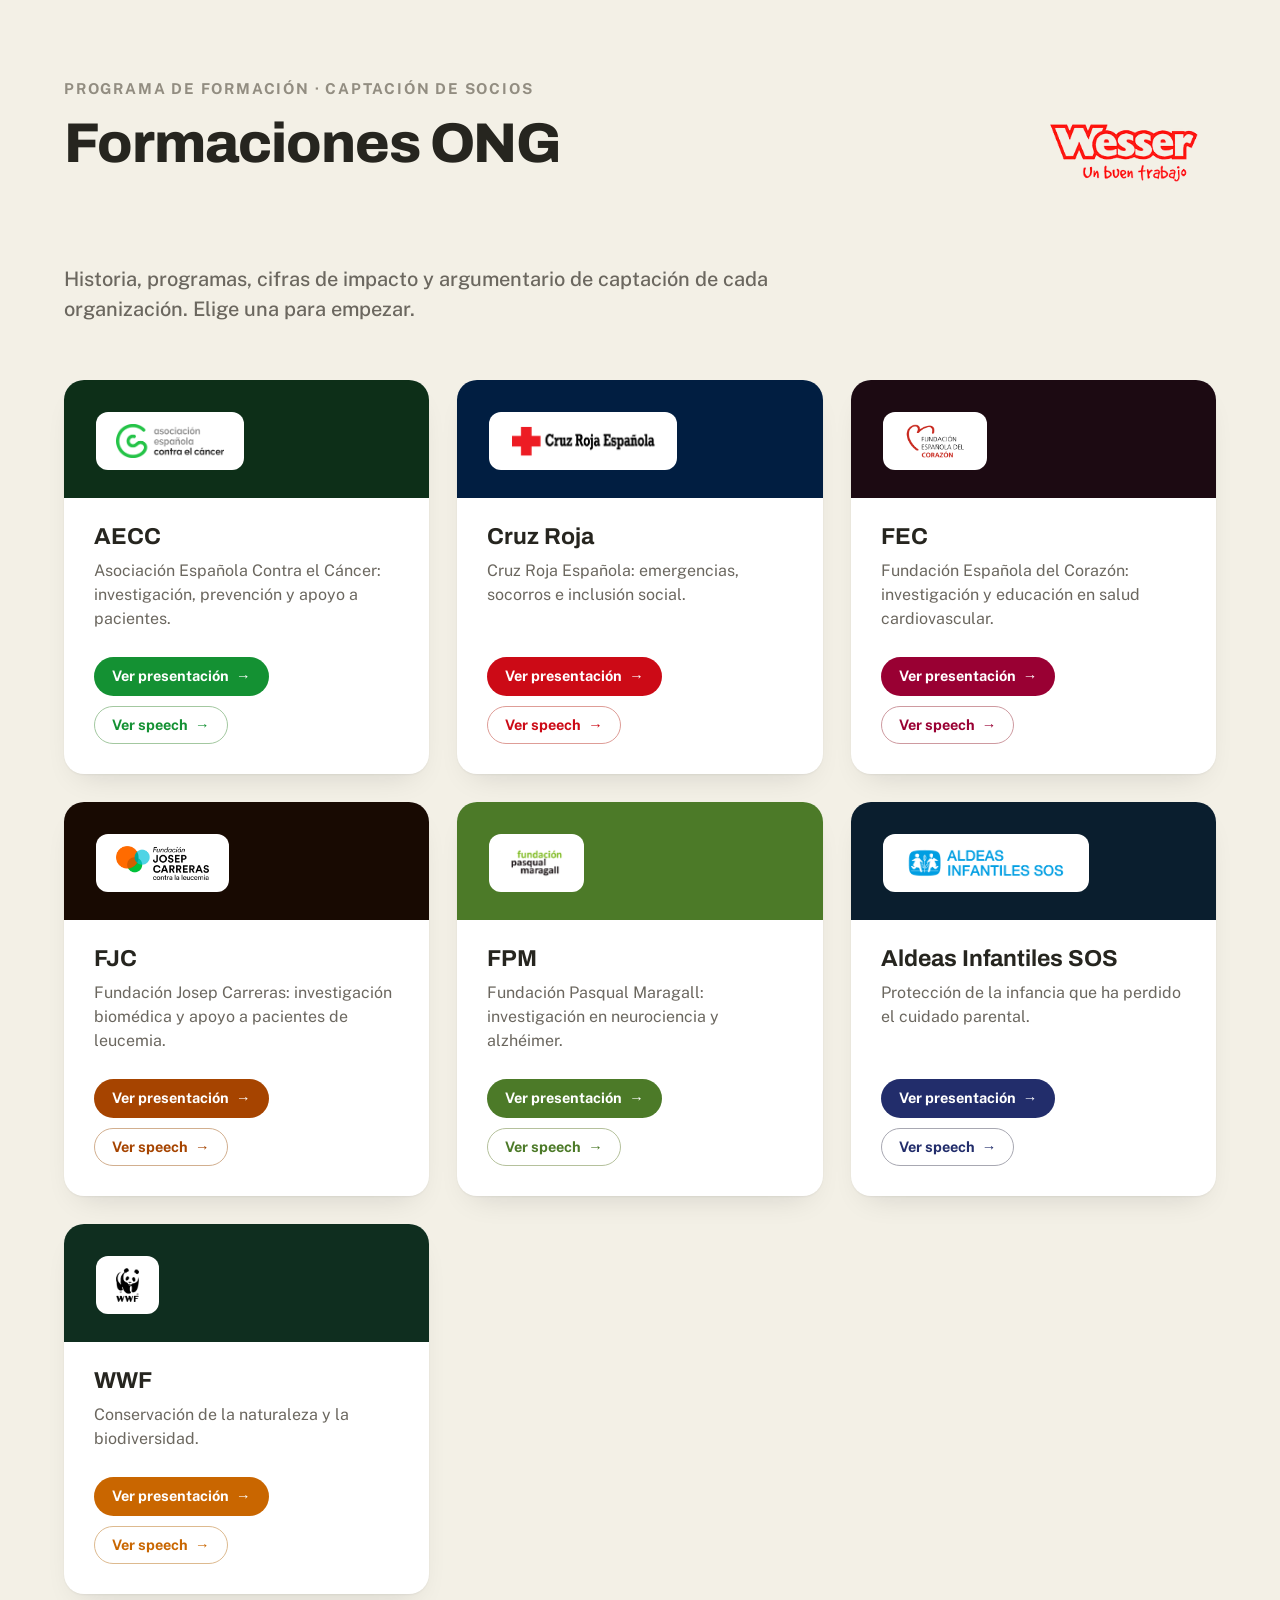
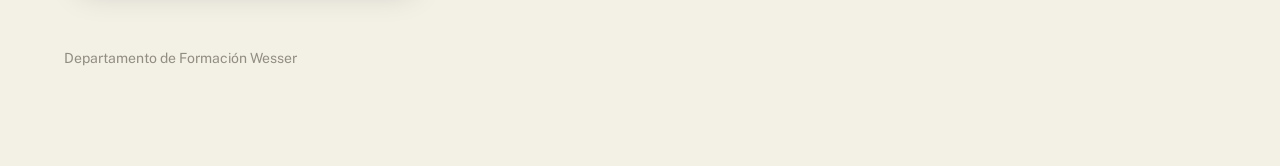
==== commit 74dfd0de: "Anadir speeches de captacion y segundo enlace en cada tarjeta Cada ONG pasa a tener dos accesos desd" ====
--- a/index.html
+++ b/index.html
@@ -154,10 +154,17 @@
     // (synthesizing one if the source HTML omitted it) but may carry
     // attributes through, so match the full opening tag. slice() rather than
     // replace() keeps us clear of $-pattern substitution in resourceScript.
+    // El swap de documentElement descarta el <head> de este documento, asi que
+    // el titulo y el favicon se inyectan en la plantilla junto al resourceScript.
+    const __pageIcons =
+      '<link rel="icon" type="image/svg+xml" href="data:image/svg+xml,%3Csvg%20xmlns%3D%22http%3A%2F%2Fwww.w3.org%2F2000%2Fsvg%22%20viewBox%3D%220%200%2064%2064%22%3E%3Crect%20width%3D%2264%22%20height%3D%2264%22%20rx%3D%2214%22%20fill%3D%22%23F80800%22%2F%3E%3Cpath%20d%3D%22M13%2019%20L24%2045%20L32%2029%20L40%2045%20L51%2019%22%20fill%3D%22none%22%20stroke%3D%22%23fff%22%20stroke-width%3D%227.5%22%20stroke-linecap%3D%22round%22%20stroke-linejoin%3D%22round%22%2F%3E%3C%2Fsvg%3E">' +
+      '<link rel="icon" type="image/png" sizes="64x64" href="[data-uri]">';
+    const __pageTitle = /<title[\s>]/i.test(template) ? '' : '<title>Formaciones ONG</title>';
+
     const headOpen = template.match(/<head[^>]*>/i);
     if (headOpen) {
       const i = headOpen.index + headOpen[0].length;
-      template = template.slice(0, i) + resourceScript + template.slice(i);
+      template = template.slice(0, i) + __pageTitle + __pageIcons + resourceScript + template.slice(i);
     }
 
     // Parse the template and swap the root element. Scripts inserted via
@@ -205,8 +212,6 @@
 [{"id":"https://unpkg.com/react@18.3.1/umd/react.production.min.js","uuid":"20ab2b8e-85a4-40fd-ac9b-9707b35f3139"},{"id":"https://unpkg.com/react-dom@18.3.1/umd/react-dom.production.min.js","uuid":"5af033c2-ee0c-4ef0-91de-06cdfb141e1a"}]
   </script>
 
-  <script type="__bundler/template">
-"<!DOCTYPE html>\n<html><head>\n<meta charset=\"utf-8\">\n<meta name=\"viewport\" content=\"width=device-width, initial-scale=1\">\n<script src=\"b07ecc48-c551-45eb-9f51-d787ec305068\"><\u002Fscript>\n<\u002Fhead>\n<body>\n<x-dc>\n<helmet>\n<meta name=\"viewport\" content=\"width=device-width, initial-scale=1\">\n<link rel=\"preconnect\" href=\"https://fonts.googleapis.com\">\n<link rel=\"preconnect\" href=\"https://fonts.gstatic.com\" crossorigin=\"\">\n<style>/* vietnamese */\n@font-face {\n  font-family: 'Archivo';\n  font-style: normal;\n  font-weight: 600;\n  font-stretch: 100%;\n  font-display: swap;\n  src: url(\"31afbbd5-837c-418d-9eae-cf4f76aa9ad3\") format('woff2');\n  unicode-range: U+0102-0103, U+0110-0111, U+0128-0129, U+0168-0169, U+01A0-01A1, U+01AF-01B0, U+0300-0301, U+0303-0304, U+0308-0309, U+0323, U+0329, U+1EA0-1EF9, U+20AB;\n}\n/* latin-ext */\n@font-face {\n  font-family: 'Archivo';\n  font-style: normal;\n  font-weight: 600;\n  font-stretch: 100%;\n  font-display: swap;\n  src: url(\"0626c4fe-f58d-4a19-b087-25fbcebb2fb6\") format('woff2');\n  unicode-range: U+0100-02BA, U+02BD-02C5, U+02C7-02CC, U+02CE-02D7, U+02DD-02FF, U+0304, U+0308, U+0329, U+1D00-1DBF, U+1E00-1E9F, U+1EF2-1EFF, U+2020, U+20A0-20AB, U+20AD-20C0, U+2113, U+2C60-2C7F, U+A720-A7FF;\n}\n/* latin */\n@font-face {\n  font-family: 'Archivo';\n  font-style: normal;\n  font-weight: 600;\n  font-stretch: 100%;\n  font-display: swap;\n  src: url(\"70002940-afbf-489b-a88a-f20bdd98fff3\") format('woff2');\n  unicode-range: U+0000-00FF, U+0131, U+0152-0153, U+02BB-02BC, U+02C6, U+02DA, U+02DC, U+0304, U+0308, U+0329, U+2000-206F, U+20AC, U+2122, U+2191, U+2193, U+2212, U+2215, U+FEFF, U+FFFD;\n}\n/* vietnamese */\n@font-face {\n  font-family: 'Archivo';\n  font-style: normal;\n  font-weight: 700;\n  font-stretch: 100%;\n  font-display: swap;\n  src: url(\"31afbbd5-837c-418d-9eae-cf4f76aa9ad3\") format('woff2');\n  unicode-range: U+0102-0103, U+0110-0111, U+0128-0129, U+0168-0169, U+01A0-01A1, U+01AF-01B0, U+0300-0301, U+0303-0304, U+0308-0309, U+0323, U+0329, U+1EA0-1EF9, U+20AB;\n}\n/* latin-ext */\n@font-face {\n  font-family: 'Archivo';\n  font-style: normal;\n  font-weight: 700;\n  font-stretch: 100%;\n  font-display: swap;\n  src: url(\"0626c4fe-f58d-4a19-b087-25fbcebb2fb6\") format('woff2');\n  unicode-range: U+0100-02BA, U+02BD-02C5, U+02C7-02CC, U+02CE-02D7, U+02DD-02FF, U+0304, U+0308, U+0329, U+1D00-1DBF, U+1E00-1E9F, U+1EF2-1EFF, U+2020, U+20A0-20AB, U+20AD-20C0, U+2113, U+2C60-2C7F, U+A720-A7FF;\n}\n/* latin */\n@font-face {\n  font-family: 'Archivo';\n  font-style: normal;\n  font-weight: 700;\n  font-stretch: 100%;\n  font-display: swap;\n  src: url(\"70002940-afbf-489b-a88a-f20bdd98fff3\") format('woff2');\n  unicode-range: U+0000-00FF, U+0131, U+0152-0153, U+02BB-02BC, U+02C6, U+02DA, U+02DC, U+0304, U+0308, U+0329, U+2000-206F, U+20AC, U+2122, U+2191, U+2193, U+2212, U+2215, U+FEFF, U+FFFD;\n}\n/* vietnamese */\n@font-face {\n  font-family: 'Archivo';\n  font-style: normal;\n  font-weight: 800;\n  font-stretch: 100%;\n  font-display: swap;\n  src: url(\"31afbbd5-837c-418d-9eae-cf4f76aa9ad3\") format('woff2');\n  unicode-range: U+0102-0103, U+0110-0111, U+0128-0129, U+0168-0169, U+01A0-01A1, U+01AF-01B0, U+0300-0301, U+0303-0304, U+0308-0309, U+0323, U+0329, U+1EA0-1EF9, U+20AB;\n}\n/* latin-ext */\n@font-face {\n  font-family: 'Archivo';\n  font-style: normal;\n  font-weight: 800;\n  font-stretch: 100%;\n  font-display: swap;\n  src: url(\"0626c4fe-f58d-4a19-b087-25fbcebb2fb6\") format('woff2');\n  unicode-range: U+0100-02BA, U+02BD-02C5, U+02C7-02CC, U+02CE-02D7, U+02DD-02FF, U+0304, U+0308, U+0329, U+1D00-1DBF, U+1E00-1E9F, U+1EF2-1EFF, U+2020, U+20A0-20AB, U+20AD-20C0, U+2113, U+2C60-2C7F, U+A720-A7FF;\n}\n/* latin */\n@font-face {\n  font-family: 'Archivo';\n  font-style: normal;\n  font-weight: 800;\n  font-stretch: 100%;\n  font-display: swap;\n  src: url(\"70002940-afbf-489b-a88a-f20bdd98fff3\") format('woff2');\n  unicode-range: U+0000-00FF, U+0131, U+0152-0153, U+02BB-02BC, U+02C6, U+02DA, U+02DC, U+0304, U+0308, U+0329, U+2000-206F, U+20AC, U+2122, U+2191, U+2193, U+2212, U+2215, U+FEFF, U+FFFD;\n}\n/* vietnamese */\n@font-face {\n  font-family: 'Archivo';\n  font-style: normal;\n  font-weight: 900;\n  font-stretch: 100%;\n  font-display: swap;\n  src: url(\"31afbbd5-837c-418d-9eae-cf4f76aa9ad3\") format('woff2');\n  unicode-range: U+0102-0103, U+0110-0111, U+0128-0129, U+0168-0169, U+01A0-01A1, U+01AF-01B0, U+0300-0301, U+0303-0304, U+0308-0309, U+0323, U+0329, U+1EA0-1EF9, U+20AB;\n}\n/* latin-ext */\n@font-face {\n  font-family: 'Archivo';\n  font-style: normal;\n  font-weight: 900;\n  font-stretch: 100%;\n  font-display: swap;\n  src: url(\"0626c4fe-f58d-4a19-b087-25fbcebb2fb6\") format('woff2');\n  unicode-range: U+0100-02BA, U+02BD-02C5, U+02C7-02CC, U+02CE-02D7, U+02DD-02FF, U+0304, U+0308, U+0329, U+1D00-1DBF, U+1E00-1E9F, U+1EF2-1EFF, U+2020, U+20A0-20AB, U+20AD-20C0, U+2113, U+2C60-2C7F, U+A720-A7FF;\n}\n/* latin */\n@font-face {\n  font-family: 'Archivo';\n  font-style: normal;\n  font-weight: 900;\n  font-stretch: 100%;\n  font-display: swap;\n  src: url(\"70002940-afbf-489b-a88a-f20bdd98fff3\") format('woff2');\n  unicode-range: U+0000-00FF, U+0131, U+0152-0153, U+02BB-02BC, U+02C6, U+02DA, U+02DC, U+0304, U+0308, U+0329, U+2000-206F, U+20AC, U+2122, U+2191, U+2193, U+2212, U+2215, U+FEFF, U+FFFD;\n}\n/* vietnamese */\n@font-face {\n  font-family: 'Public Sans';\n  font-style: normal;\n  font-weight: 400;\n  font-display: swap;\n  src: url(\"2d64045a-df2e-41e6-9c11-48f9605ea919\") format('woff2');\n  unicode-range: U+0102-0103, U+0110-0111, U+0128-0129, U+0168-0169, U+01A0-01A1, U+01AF-01B0, U+0300-0301, U+0303-0304, U+0308-0309, U+0323, U+0329, U+1EA0-1EF9, U+20AB;\n}\n/* latin-ext */\n@font-face {\n  font-family: 'Public Sans';\n  font-style: normal;\n  font-weight: 400;\n  font-display: swap;\n  src: url(\"974ea7e5-15bf-4263-bd21-9ad3bbd4bce8\") format('woff2');\n  unicode-range: U+0100-02BA, U+02BD-02C5, U+02C7-02CC, U+02CE-02D7, U+02DD-02FF, U+0304, U+0308, U+0329, U+1D00-1DBF, U+1E00-1E9F, U+1EF2-1EFF, U+2020, U+20A0-20AB, U+20AD-20C0, U+2113, U+2C60-2C7F, U+A720-A7FF;\n}\n/* latin */\n@font-face {\n  font-family: 'Public Sans';\n  font-style: normal;\n  font-weight: 400;\n  font-display: swap;\n  src: url(\"89679332-18a8-4e0c-91ef-e79a7e51bf68\") format('woff2');\n  unicode-range: U+0000-00FF, U+0131, U+0152-0153, U+02BB-02BC, U+02C6, U+02DA, U+02DC, U+0304, U+0308, U+0329, U+2000-206F, U+20AC, U+2122, U+2191, U+2193, U+2212, U+2215, U+FEFF, U+FFFD;\n}\n/* vietnamese */\n@font-face {\n  font-family: 'Public Sans';\n  font-style: normal;\n  font-weight: 500;\n  font-display: swap;\n  src: url(\"2d64045a-df2e-41e6-9c11-48f9605ea919\") format('woff2');\n  unicode-range: U+0102-0103, U+0110-0111, U+0128-0129, U+0168-0169, U+01A0-01A1, U+01AF-01B0, U+0300-0301, U+0303-0304, U+0308-0309, U+0323, U+0329, U+1EA0-1EF9, U+20AB;\n}\n/* latin-ext */\n@font-face {\n  font-family: 'Public Sans';\n  font-style: normal;\n  font-weight: 500;\n  font-display: swap;\n  src: url(\"974ea7e5-15bf-4263-bd21-9ad3bbd4bce8\") format('woff2');\n  unicode-range: U+0100-02BA, U+02BD-02C5, U+02C7-02CC, U+02CE-02D7, U+02DD-02FF, U+0304, U+0308, U+0329, U+1D00-1DBF, U+1E00-1E9F, U+1EF2-1EFF, U+2020, U+20A0-20AB, U+20AD-20C0, U+2113, U+2C60-2C7F, U+A720-A7FF;\n}\n/* latin */\n@font-face {\n  font-family: 'Public Sans';\n  font-style: normal;\n  font-weight: 500;\n  font-display: swap;\n  src: url(\"89679332-18a8-4e0c-91ef-e79a7e51bf68\") format('woff2');\n  unicode-range: U+0000-00FF, U+0131, U+0152-0153, U+02BB-02BC, U+02C6, U+02DA, U+02DC, U+0304, U+0308, U+0329, U+2000-206F, U+20AC, U+2122, U+2191, U+2193, U+2212, U+2215, U+FEFF, U+FFFD;\n}\n/* vietnamese */\n@font-face {\n  font-family: 'Public Sans';\n  font-style: normal;\n  font-weight: 600;\n  font-display: swap;\n  src: url(\"2d64045a-df2e-41e6-9c11-48f9605ea919\") format('woff2');\n  unicode-range: U+0102-0103, U+0110-0111, U+0128-0129, U+0168-0169, U+01A0-01A1, U+01AF-01B0, U+0300-0301, U+0303-0304, U+0308-0309, U+0323, U+0329, U+1EA0-1EF9, U+20AB;\n}\n/* latin-ext */\n@font-face {\n  font-family: 'Public Sans';\n  font-style: normal;\n  font-weight: 600;\n  font-display: swap;\n  src: url(\"974ea7e5-15bf-4263-bd21-9ad3bbd4bce8\") format('woff2');\n  unicode-range: U+0100-02BA, U+02BD-02C5, U+02C7-02CC, U+02CE-02D7, U+02DD-02FF, U+0304, U+0308, U+0329, U+1D00-1DBF, U+1E00-1E9F, U+1EF2-1EFF, U+2020, U+20A0-20AB, U+20AD-20C0, U+2113, U+2C60-2C7F, U+A720-A7FF;\n}\n/* latin */\n@font-face {\n  font-family: 'Public Sans';\n  font-style: normal;\n  font-weight: 600;\n  font-display: swap;\n  src: url(\"89679332-18a8-4e0c-91ef-e79a7e51bf68\") format('woff2');\n  unicode-range: U+0000-00FF, U+0131, U+0152-0153, U+02BB-02BC, U+02C6, U+02DA, U+02DC, U+0304, U+0308, U+0329, U+2000-206F, U+20AC, U+2122, U+2191, U+2193, U+2212, U+2215, U+FEFF, U+FFFD;\n}\n/* vietnamese */\n@font-face {\n  font-family: 'Public Sans';\n  font-style: normal;\n  font-weight: 700;\n  font-display: swap;\n  src: url(\"2d64045a-df2e-41e6-9c11-48f9605ea919\") format('woff2');\n  unicode-range: U+0102-0103, U+0110-0111, U+0128-0129, U+0168-0169, U+01A0-01A1, U+01AF-01B0, U+0300-0301, U+0303-0304, U+0308-0309, U+0323, U+0329, U+1EA0-1EF9, U+20AB;\n}\n/* latin-ext */\n@font-face {\n  font-family: 'Public Sans';\n  font-style: normal;\n  font-weight: 700;\n  font-display: swap;\n  src: url(\"974ea7e5-15bf-4263-bd21-9ad3bbd4bce8\") format('woff2');\n  unicode-range: U+0100-02BA, U+02BD-02C5, U+02C7-02CC, U+02CE-02D7, U+02DD-02FF, U+0304, U+0308, U+0329, U+1D00-1DBF, U+1E00-1E9F, U+1EF2-1EFF, U+2020, U+20A0-20AB, U+20AD-20C0, U+2113, U+2C60-2C7F, U+A720-A7FF;\n}\n/* latin */\n@font-face {\n  font-family: 'Public Sans';\n  font-style: normal;\n  font-weight: 700;\n  font-display: swap;\n  src: url(\"89679332-18a8-4e0c-91ef-e79a7e51bf68\") format('woff2');\n  unicode-range: U+0000-00FF, U+0131, U+0152-0153, U+02BB-02BC, U+02C6, U+02DA, U+02DC, U+0304, U+0308, U+0329, U+2000-206F, U+20AC, U+2122, U+2191, U+2193, U+2212, U+2215, U+FEFF, U+FFFD;\n}\n/* vietnamese */\n@font-face {\n  font-family: 'Public Sans';\n  font-style: normal;\n  font-weight: 800;\n  font-display: swap;\n  src: url(\"2d64045a-df2e-41e6-9c11-48f9605ea919\") format('woff2');\n  unicode-range: U+0102-0103, U+0110-0111, U+0128-0129, U+0168-0169, U+01A0-01A1, U+01AF-01B0, U+0300-0301, U+0303-0304, U+0308-0309, U+0323, U+0329, U+1EA0-1EF9, U+20AB;\n}\n/* latin-ext */\n@font-face {\n  font-family: 'Public Sans';\n  font-style: normal;\n  font-weight: 800;\n  font-display: swap;\n  src: url(\"974ea7e5-15bf-4263-bd21-9ad3bbd4bce8\") format('woff2');\n  unicode-range: U+0100-02BA, U+02BD-02C5, U+02C7-02CC, U+02CE-02D7, U+02DD-02FF, U+0304, U+0308, U+0329, U+1D00-1DBF, U+1E00-1E9F, U+1EF2-1EFF, U+2020, U+20A0-20AB, U+20AD-20C0, U+2113, U+2C60-2C7F, U+A720-A7FF;\n}\n/* latin */\n@font-face {\n  font-family: 'Public Sans';\n  font-style: normal;\n  font-weight: 800;\n  font-display: swap;\n  src: url(\"89679332-18a8-4e0c-91ef-e79a7e51bf68\") format('woff2');\n  unicode-range: U+0000-00FF, U+0131, U+0152-0153, U+02BB-02BC, U+02C6, U+02DA, U+02DC, U+0304, U+0308, U+0329, U+2000-206F, U+20AC, U+2122, U+2191, U+2193, U+2212, U+2215, U+FEFF, U+FFFD;\n}\n<\u002Fstyle>\n<style>\n:root{\n  --ink:#26251f;--gray:#6b675f;--gray-soft:#928d81;\n  --paper:#ffffff;--paper-2:#F3F0E6;--border:#e7e2d3;\n  --shadow-card:0 1px 2px rgba(20,19,16,.05),0 14px 32px -16px rgba(20,19,16,.16);\n  --shadow-card-hover:0 2px 4px rgba(20,19,16,.06),0 26px 48px -18px rgba(20,19,16,.26);\n}\nbody{margin:0;background:var(--paper-2);}\na{text-decoration:none;}\nh1,h2,h3,p{margin:0;}\n::selection{background:#26251f;color:#fff;}\n<\u002Fstyle>\n<\u002Fhelmet>\n\n\n\n<div style=\"min-height:100vh;font-family:'Public Sans',sans-serif;background:var(--paper-2);padding:80px 64px 100px;\">\n\n  <div style=\"max-width:1240px;margin:0 auto;\">\n\n    <div style=\"display:flex;align-items:flex-start;justify-content:space-between;gap:32px;\">\n      <div>\n        <div style=\"font-family:'Public Sans',sans-serif;font-weight:700;font-size:15px;color:var(--gray-soft);text-transform:uppercase;letter-spacing:.12em;margin-bottom:18px;\">Programa de formación · Captación de socios<\u002Fdiv>\n        <h1 style=\"font-family:'Archivo',sans-serif;font-weight:800;font-size:56px;color:var(--ink);letter-spacing:-.02em;line-height:1.05;max-width:900px;\">Formaciones ONG<\u002Fh1>\n      <\u002Fdiv>\n      <div style=\"flex-shrink:0;margin-top:-16px;\">\n        <img src=\"7ddc51dc-31a7-4d6d-bf51-87eff15b42f8\" alt=\"Wesser\" style=\"height:180px;width:auto;object-fit:contain;display:block;\">\n      <\u002Fdiv>\n    <\u002Fdiv>\n    <p style=\"font-family:'Public Sans',sans-serif;font-weight:500;font-size:20px;color:var(--gray);margin-top:20px;max-width:720px;line-height:1.5;\">Historia, programas, cifras de impacto y argumentario de captación de cada organización. Elige una para empezar.<\u002Fp>\n\n    <div style=\"display:grid;grid-template-columns:repeat(auto-fit,minmax(340px,1fr));gap:28px;margin-top:56px;\">\n\n      <a href=\"bundled/Formación AECC.html\" style=\"display:flex;flex-direction:column;border-radius:20px;overflow:hidden;background:var(--paper);box-shadow:var(--shadow-card);transition:transform .2s ease,box-shadow .2s ease;\" style-hover=\"transform:translateY(-4px);box-shadow:var(--shadow-card-hover);\">\n        <div style=\"background:#0d2f18;padding:32px 32px 28px;\">\n          <div style=\"background:#fff;border-radius:12px;padding:12px 20px;display:inline-flex;\">\n            <img src=\"8be69812-3dd0-4ff6-a0a7-d1adc67c257c\" alt=\"AECC\" style=\"height:34px;width:auto;object-fit:contain;display:block;\">\n          <\u002Fdiv>\n        <\u002Fdiv>\n        <div style=\"padding:26px 30px 30px;display:flex;flex-direction:column;gap:10px;flex:1;\">\n          <div style=\"font-family:'Archivo',sans-serif;font-weight:700;font-size:23px;color:var(--ink);\">AECC<\u002Fdiv>\n          <div style=\"font-size:16px;color:var(--gray);line-height:1.5;flex:1;\">Asociación Española Contra el Cáncer: investigación, prevención y apoyo a pacientes.<\u002Fdiv>\n          <div style=\"display:flex;align-items:center;gap:8px;font-weight:700;font-size:15px;color:#149133;margin-top:6px;\">Ver formación <span>→<\u002Fspan><\u002Fdiv>\n        <\u002Fdiv>\n      <\u002Fa>\n\n      <a href=\"bundled/Formación Cruz Roja.html\" style=\"display:flex;flex-direction:column;border-radius:20px;overflow:hidden;background:var(--paper);box-shadow:var(--shadow-card);transition:transform .2s ease,box-shadow .2s ease;\" style-hover=\"transform:translateY(-4px);box-shadow:var(--shadow-card-hover);\">\n        <div style=\"background:#011E41;padding:32px 32px 28px;\">\n          <div style=\"background:#fff;border-radius:12px;padding:12px 20px;display:inline-flex;\">\n            <img src=\"94bd7210-e2d8-4d04-9b44-3bfda36ff2aa\" alt=\"Cruz Roja Española\" style=\"height:34px;width:auto;object-fit:contain;display:block;\">\n          <\u002Fdiv>\n        <\u002Fdiv>\n        <div style=\"padding:26px 30px 30px;display:flex;flex-direction:column;gap:10px;flex:1;\">\n          <div style=\"font-family:'Archivo',sans-serif;font-weight:700;font-size:23px;color:var(--ink);\">Cruz Roja<\u002Fdiv>\n          <div style=\"font-size:16px;color:var(--gray);line-height:1.5;flex:1;\">Cruz Roja Española: emergencias, socorros e inclusión social.<\u002Fdiv>\n          <div style=\"display:flex;align-items:center;gap:8px;font-weight:700;font-size:15px;color:#CC0A16;margin-top:6px;\">Ver formación <span>→<\u002Fspan><\u002Fdiv>\n        <\u002Fdiv>\n      <\u002Fa>\n\n      <a href=\"bundled/Formación FEC.html\" style=\"display:flex;flex-direction:column;border-radius:20px;overflow:hidden;background:var(--paper);box-shadow:var(--shadow-card);transition:transform .2s ease,box-shadow .2s ease;\" style-hover=\"transform:translateY(-4px);box-shadow:var(--shadow-card-hover);\">\n        <div style=\"background:#1c0a12;padding:32px 32px 28px;\">\n          <div style=\"background:#fff;border-radius:12px;padding:12px 20px;display:inline-flex;\">\n            <img src=\"278bf41a-3f8e-4f4f-83b1-13b7087d57ce\" alt=\"Fundación Española del Corazón\" style=\"height:34px;width:auto;object-fit:contain;display:block;\">\n          <\u002Fdiv>\n        <\u002Fdiv>\n        <div style=\"padding:26px 30px 30px;display:flex;flex-direction:column;gap:10px;flex:1;\">\n          <div style=\"font-family:'Archivo',sans-serif;font-weight:700;font-size:23px;color:var(--ink);\">FEC<\u002Fdiv>\n          <div style=\"font-size:16px;color:var(--gray);line-height:1.5;flex:1;\">Fundación Española del Corazón: investigación y educación en salud cardiovascular.<\u002Fdiv>\n          <div style=\"display:flex;align-items:center;gap:8px;font-weight:700;font-size:15px;color:#990033;margin-top:6px;\">Ver formación <span>→<\u002Fspan><\u002Fdiv>\n        <\u002Fdiv>\n      <\u002Fa>\n\n      <a href=\"bundled/Formación FJC.html\" style=\"display:flex;flex-direction:column;border-radius:20px;overflow:hidden;background:var(--paper);box-shadow:var(--shadow-card);transition:transform .2s ease,box-shadow .2s ease;\" style-hover=\"transform:translateY(-4px);box-shadow:var(--shadow-card-hover);\">\n        <div style=\"background:#180a02;padding:32px 32px 28px;\">\n          <div style=\"background:#fff;border-radius:12px;padding:12px 20px;display:inline-flex;\">\n            <img src=\"86f17f36-4ed2-45b0-b932-7b8e5d5d0dd2\" alt=\"Fundación Josep Carreras\" style=\"height:34px;width:auto;object-fit:contain;display:block;\">\n          <\u002Fdiv>\n        <\u002Fdiv>\n        <div style=\"padding:26px 30px 30px;display:flex;flex-direction:column;gap:10px;flex:1;\">\n          <div style=\"font-family:'Archivo',sans-serif;font-weight:700;font-size:23px;color:var(--ink);\">FJC<\u002Fdiv>\n          <div style=\"font-size:16px;color:var(--gray);line-height:1.5;flex:1;\">Fundación Josep Carreras: investigación biomédica y apoyo a pacientes de leucemia.<\u002Fdiv>\n          <div style=\"display:flex;align-items:center;gap:8px;font-weight:700;font-size:15px;color:#A64400;margin-top:6px;\">Ver formación <span>→<\u002Fspan><\u002Fdiv>\n        <\u002Fdiv>\n      <\u002Fa>\n\n      <a href=\"bundled/Formación FPM.html\" style=\"display:flex;flex-direction:column;border-radius:20px;overflow:hidden;background:var(--paper);box-shadow:var(--shadow-card);transition:transform .2s ease,box-shadow .2s ease;\" style-hover=\"transform:translateY(-4px);box-shadow:var(--shadow-card-hover);\">\n        <div style=\"background:#4C7A28;padding:32px 32px 28px;\">\n          <div style=\"background:#fff;border-radius:12px;padding:12px 20px;display:inline-flex;\">\n            <img src=\"6dff8faa-9d83-409b-ad49-fb29ca1550b2\" alt=\"Fundación Pasqual Maragall\" style=\"height:34px;width:auto;object-fit:contain;display:block;\">\n          <\u002Fdiv>\n        <\u002Fdiv>\n        <div style=\"padding:26px 30px 30px;display:flex;flex-direction:column;gap:10px;flex:1;\">\n          <div style=\"font-family:'Archivo',sans-serif;font-weight:700;font-size:23px;color:var(--ink);\">FPM<\u002Fdiv>\n          <div style=\"font-size:16px;color:var(--gray);line-height:1.5;flex:1;\">Fundación Pasqual Maragall: investigación en neurociencia y alzhéimer.<\u002Fdiv>\n          <div style=\"display:flex;align-items:center;gap:8px;font-weight:700;font-size:15px;color:#4C7A28;margin-top:6px;\">Ver formación <span>→<\u002Fspan><\u002Fdiv>\n        <\u002Fdiv>\n      <\u002Fa>\n\n      <a href=\"bundled/Formación Aldeas Infantiles.html\" style=\"display:flex;flex-direction:column;border-radius:20px;overflow:hidden;background:var(--paper);box-shadow:var(--shadow-card);transition:transform .2s ease,box-shadow .2s ease;\" style-hover=\"transform:translateY(-4px);box-shadow:var(--shadow-card-hover);\">\n        <div style=\"background:#0a1e2e;padding:32px 32px 28px;\">\n          <div style=\"background:#fff;border-radius:12px;padding:12px 20px;display:inline-flex;\">\n            <img src=\"1aadb4ce-8f72-4232-b144-6e6aafba94b1\" alt=\"Aldeas Infantiles SOS\" style=\"height:34px;width:auto;object-fit:contain;display:block;\">\n          <\u002Fdiv>\n        <\u002Fdiv>\n        <div style=\"padding:26px 30px 30px;display:flex;flex-direction:column;gap:10px;flex:1;\">\n          <div style=\"font-family:'Archivo',sans-serif;font-weight:700;font-size:23px;color:var(--ink);\">Aldeas Infantiles SOS<\u002Fdiv>\n          <div style=\"font-size:16px;color:var(--gray);line-height:1.5;flex:1;\">Protección de la infancia que ha perdido el cuidado parental.<\u002Fdiv>\n          <div style=\"display:flex;align-items:center;gap:8px;font-weight:700;font-size:15px;color:#222D6B;margin-top:6px;\">Ver formación <span>→<\u002Fspan><\u002Fdiv>\n        <\u002Fdiv>\n      <\u002Fa>\n\n      <a href=\"bundled/Formación WWF.html\" style=\"display:flex;flex-direction:column;border-radius:20px;overflow:hidden;background:var(--paper);box-shadow:var(--shadow-card);transition:transform .2s ease,box-shadow .2s ease;\" style-hover=\"transform:translateY(-4px);box-shadow:var(--shadow-card-hover);\">\n        <div style=\"background:#0F2E1F;padding:32px 32px 28px;\">\n          <div style=\"background:#fff;border-radius:12px;padding:12px 20px;display:inline-flex;\">\n            <img src=\"54091771-91a1-47c9-a3e7-77a87d90c400\" alt=\"WWF\" style=\"height:34px;width:auto;object-fit:contain;display:block;\">\n          <\u002Fdiv>\n        <\u002Fdiv>\n        <div style=\"padding:26px 30px 30px;display:flex;flex-direction:column;gap:10px;flex:1;\">\n          <div style=\"font-family:'Archivo',sans-serif;font-weight:700;font-size:23px;color:var(--ink);\">WWF<\u002Fdiv>\n          <div style=\"font-size:16px;color:var(--gray);line-height:1.5;flex:1;\">Conservación de la naturaleza y la biodiversidad.<\u002Fdiv>\n          <div style=\"display:flex;align-items:center;gap:8px;font-weight:700;font-size:15px;color:#C96600;margin-top:6px;\">Ver formación <span>→<\u002Fspan><\u002Fdiv>\n        <\u002Fdiv>\n      <\u002Fa>\n\n    <\u002Fdiv>\n\n    <div style=\"margin-top:56px;font-size:14px;color:var(--gray-soft);\">Departamento de Formación Wesser<\u002Fdiv>\n\n  <\u002Fdiv>\n\n<\u002Fdiv>\n\n<\u002Fx-dc>\n\n\n<\u002Fbody><\u002Fhtml>"
-  </script>
+  <script type="__bundler/template">"<!DOCTYPE html>\n<html><head>\n<meta charset=\"utf-8\">\n<meta name=\"viewport\" content=\"width=device-width, initial-scale=1\">\n<script src=\"b07ecc48-c551-45eb-9f51-d787ec305068\"><\/script>\n<\/head>\n<body>\n<x-dc>\n<helmet>\n<meta name=\"viewport\" content=\"width=device-width, initial-scale=1\">\n<link rel=\"preconnect\" href=\"https://fonts.googleapis.com\">\n<link rel=\"preconnect\" href=\"https://fonts.gstatic.com\" crossorigin=\"\">\n<style>/* vietnamese */\n@font-face {\n  font-family: 'Archivo';\n  font-style: normal;\n  font-weight: 600;\n  font-stretch: 100%;\n  font-display: swap;\n  src: url(\"31afbbd5-837c-418d-9eae-cf4f76aa9ad3\") format('woff2');\n  unicode-range: U+0102-0103, U+0110-0111, U+0128-0129, U+0168-0169, U+01A0-01A1, U+01AF-01B0, U+0300-0301, U+0303-0304, U+0308-0309, U+0323, U+0329, U+1EA0-1EF9, U+20AB;\n}\n/* latin-ext */\n@font-face {\n  font-family: 'Archivo';\n  font-style: normal;\n  font-weight: 600;\n  font-stretch: 100%;\n  font-display: swap;\n  src: url(\"0626c4fe-f58d-4a19-b087-25fbcebb2fb6\") format('woff2');\n  unicode-range: U+0100-02BA, U+02BD-02C5, U+02C7-02CC, U+02CE-02D7, U+02DD-02FF, U+0304, U+0308, U+0329, U+1D00-1DBF, U+1E00-1E9F, U+1EF2-1EFF, U+2020, U+20A0-20AB, U+20AD-20C0, U+2113, U+2C60-2C7F, U+A720-A7FF;\n}\n/* latin */\n@font-face {\n  font-family: 'Archivo';\n  font-style: normal;\n  font-weight: 600;\n  font-stretch: 100%;\n  font-display: swap;\n  src: url(\"70002940-afbf-489b-a88a-f20bdd98fff3\") format('woff2');\n  unicode-range: U+0000-00FF, U+0131, U+0152-0153, U+02BB-02BC, U+02C6, U+02DA, U+02DC, U+0304, U+0308, U+0329, U+2000-206F, U+20AC, U+2122, U+2191, U+2193, U+2212, U+2215, U+FEFF, U+FFFD;\n}\n/* vietnamese */\n@font-face {\n  font-family: 'Archivo';\n  font-style: normal;\n  font-weight: 700;\n  font-stretch: 100%;\n  font-display: swap;\n  src: url(\"31afbbd5-837c-418d-9eae-cf4f76aa9ad3\") format('woff2');\n  unicode-range: U+0102-0103, U+0110-0111, U+0128-0129, U+0168-0169, U+01A0-01A1, U+01AF-01B0, U+0300-0301, U+0303-0304, U+0308-0309, U+0323, U+0329, U+1EA0-1EF9, U+20AB;\n}\n/* latin-ext */\n@font-face {\n  font-family: 'Archivo';\n  font-style: normal;\n  font-weight: 700;\n  font-stretch: 100%;\n  font-display: swap;\n  src: url(\"0626c4fe-f58d-4a19-b087-25fbcebb2fb6\") format('woff2');\n  unicode-range: U+0100-02BA, U+02BD-02C5, U+02C7-02CC, U+02CE-02D7, U+02DD-02FF, U+0304, U+0308, U+0329, U+1D00-1DBF, U+1E00-1E9F, U+1EF2-1EFF, U+2020, U+20A0-20AB, U+20AD-20C0, U+2113, U+2C60-2C7F, U+A720-A7FF;\n}\n/* latin */\n@font-face {\n  font-family: 'Archivo';\n  font-style: normal;\n  font-weight: 700;\n  font-stretch: 100%;\n  font-display: swap;\n  src: url(\"70002940-afbf-489b-a88a-f20bdd98fff3\") format('woff2');\n  unicode-range: U+0000-00FF, U+0131, U+0152-0153, U+02BB-02BC, U+02C6, U+02DA, U+02DC, U+0304, U+0308, U+0329, U+2000-206F, U+20AC, U+2122, U+2191, U+2193, U+2212, U+2215, U+FEFF, U+FFFD;\n}\n/* vietnamese */\n@font-face {\n  font-family: 'Archivo';\n  font-style: normal;\n  font-weight: 800;\n  font-stretch: 100%;\n  font-display: swap;\n  src: url(\"31afbbd5-837c-418d-9eae-cf4f76aa9ad3\") format('woff2');\n  unicode-range: U+0102-0103, U+0110-0111, U+0128-0129, U+0168-0169, U+01A0-01A1, U+01AF-01B0, U+0300-0301, U+0303-0304, U+0308-0309, U+0323, U+0329, U+1EA0-1EF9, U+20AB;\n}\n/* latin-ext */\n@font-face {\n  font-family: 'Archivo';\n  font-style: normal;\n  font-weight: 800;\n  font-stretch: 100%;\n  font-display: swap;\n  src: url(\"0626c4fe-f58d-4a19-b087-25fbcebb2fb6\") format('woff2');\n  unicode-range: U+0100-02BA, U+02BD-02C5, U+02C7-02CC, U+02CE-02D7, U+02DD-02FF, U+0304, U+0308, U+0329, U+1D00-1DBF, U+1E00-1E9F, U+1EF2-1EFF, U+2020, U+20A0-20AB, U+20AD-20C0, U+2113, U+2C60-2C7F, U+A720-A7FF;\n}\n/* latin */\n@font-face {\n  font-family: 'Archivo';\n  font-style: normal;\n  font-weight: 800;\n  font-stretch: 100%;\n  font-display: swap;\n  src: url(\"70002940-afbf-489b-a88a-f20bdd98fff3\") format('woff2');\n  unicode-range: U+0000-00FF, U+0131, U+0152-0153, U+02BB-02BC, U+02C6, U+02DA, U+02DC, U+0304, U+0308, U+0329, U+2000-206F, U+20AC, U+2122, U+2191, U+2193, U+2212, U+2215, U+FEFF, U+FFFD;\n}\n/* vietnamese */\n@font-face {\n  font-family: 'Archivo';\n  font-style: normal;\n  font-weight: 900;\n  font-stretch: 100%;\n  font-display: swap;\n  src: url(\"31afbbd5-837c-418d-9eae-cf4f76aa9ad3\") format('woff2');\n  unicode-range: U+0102-0103, U+0110-0111, U+0128-0129, U+0168-0169, U+01A0-01A1, U+01AF-01B0, U+0300-0301, U+0303-0304, U+0308-0309, U+0323, U+0329, U+1EA0-1EF9, U+20AB;\n}\n/* latin-ext */\n@font-face {\n  font-family: 'Archivo';\n  font-style: normal;\n  font-weight: 900;\n  font-stretch: 100%;\n  font-display: swap;\n  src: url(\"0626c4fe-f58d-4a19-b087-25fbcebb2fb6\") format('woff2');\n  unicode-range: U+0100-02BA, U+02BD-02C5, U+02C7-02CC, U+02CE-02D7, U+02DD-02FF, U+0304, U+0308, U+0329, U+1D00-1DBF, U+1E00-1E9F, U+1EF2-1EFF, U+2020, U+20A0-20AB, U+20AD-20C0, U+2113, U+2C60-2C7F, U+A720-A7FF;\n}\n/* latin */\n@font-face {\n  font-family: 'Archivo';\n  font-style: normal;\n  font-weight: 900;\n  font-stretch: 100%;\n  font-display: swap;\n  src: url(\"70002940-afbf-489b-a88a-f20bdd98fff3\") format('woff2');\n  unicode-range: U+0000-00FF, U+0131, U+0152-0153, U+02BB-02BC, U+02C6, U+02DA, U+02DC, U+0304, U+0308, U+0329, U+2000-206F, U+20AC, U+2122, U+2191, U+2193, U+2212, U+2215, U+FEFF, U+FFFD;\n}\n/* vietnamese */\n@font-face {\n  font-family: 'Public Sans';\n  font-style: normal;\n  font-weight: 400;\n  font-display: swap;\n  src: url(\"2d64045a-df2e-41e6-9c11-48f9605ea919\") format('woff2');\n  unicode-range: U+0102-0103, U+0110-0111, U+0128-0129, U+0168-0169, U+01A0-01A1, U+01AF-01B0, U+0300-0301, U+0303-0304, U+0308-0309, U+0323, U+0329, U+1EA0-1EF9, U+20AB;\n}\n/* latin-ext */\n@font-face {\n  font-family: 'Public Sans';\n  font-style: normal;\n  font-weight: 400;\n  font-display: swap;\n  src: url(\"974ea7e5-15bf-4263-bd21-9ad3bbd4bce8\") format('woff2');\n  unicode-range: U+0100-02BA, U+02BD-02C5, U+02C7-02CC, U+02CE-02D7, U+02DD-02FF, U+0304, U+0308, U+0329, U+1D00-1DBF, U+1E00-1E9F, U+1EF2-1EFF, U+2020, U+20A0-20AB, U+20AD-20C0, U+2113, U+2C60-2C7F, U+A720-A7FF;\n}\n/* latin */\n@font-face {\n  font-family: 'Public Sans';\n  font-style: normal;\n  font-weight: 400;\n  font-display: swap;\n  src: url(\"89679332-18a8-4e0c-91ef-e79a7e51bf68\") format('woff2');\n  unicode-range: U+0000-00FF, U+0131, U+0152-0153, U+02BB-02BC, U+02C6, U+02DA, U+02DC, U+0304, U+0308, U+0329, U+2000-206F, U+20AC, U+2122, U+2191, U+2193, U+2212, U+2215, U+FEFF, U+FFFD;\n}\n/* vietnamese */\n@font-face {\n  font-family: 'Public Sans';\n  font-style: normal;\n  font-weight: 500;\n  font-display: swap;\n  src: url(\"2d64045a-df2e-41e6-9c11-48f9605ea919\") format('woff2');\n  unicode-range: U+0102-0103, U+0110-0111, U+0128-0129, U+0168-0169, U+01A0-01A1, U+01AF-01B0, U+0300-0301, U+0303-0304, U+0308-0309, U+0323, U+0329, U+1EA0-1EF9, U+20AB;\n}\n/* latin-ext */\n@font-face {\n  font-family: 'Public Sans';\n  font-style: normal;\n  font-weight: 500;\n  font-display: swap;\n  src: url(\"974ea7e5-15bf-4263-bd21-9ad3bbd4bce8\") format('woff2');\n  unicode-range: U+0100-02BA, U+02BD-02C5, U+02C7-02CC, U+02CE-02D7, U+02DD-02FF, U+0304, U+0308, U+0329, U+1D00-1DBF, U+1E00-1E9F, U+1EF2-1EFF, U+2020, U+20A0-20AB, U+20AD-20C0, U+2113, U+2C60-2C7F, U+A720-A7FF;\n}\n/* latin */\n@font-face {\n  font-family: 'Public Sans';\n  font-style: normal;\n  font-weight: 500;\n  font-display: swap;\n  src: url(\"89679332-18a8-4e0c-91ef-e79a7e51bf68\") format('woff2');\n  unicode-range: U+0000-00FF, U+0131, U+0152-0153, U+02BB-02BC, U+02C6, U+02DA, U+02DC, U+0304, U+0308, U+0329, U+2000-206F, U+20AC, U+2122, U+2191, U+2193, U+2212, U+2215, U+FEFF, U+FFFD;\n}\n/* vietnamese */\n@font-face {\n  font-family: 'Public Sans';\n  font-style: normal;\n  font-weight: 600;\n  font-display: swap;\n  src: url(\"2d64045a-df2e-41e6-9c11-48f9605ea919\") format('woff2');\n  unicode-range: U+0102-0103, U+0110-0111, U+0128-0129, U+0168-0169, U+01A0-01A1, U+01AF-01B0, U+0300-0301, U+0303-0304, U+0308-0309, U+0323, U+0329, U+1EA0-1EF9, U+20AB;\n}\n/* latin-ext */\n@font-face {\n  font-family: 'Public Sans';\n  font-style: normal;\n  font-weight: 600;\n  font-display: swap;\n  src: url(\"974ea7e5-15bf-4263-bd21-9ad3bbd4bce8\") format('woff2');\n  unicode-range: U+0100-02BA, U+02BD-02C5, U+02C7-02CC, U+02CE-02D7, U+02DD-02FF, U+0304, U+0308, U+0329, U+1D00-1DBF, U+1E00-1E9F, U+1EF2-1EFF, U+2020, U+20A0-20AB, U+20AD-20C0, U+2113, U+2C60-2C7F, U+A720-A7FF;\n}\n/* latin */\n@font-face {\n  font-family: 'Public Sans';\n  font-style: normal;\n  font-weight: 600;\n  font-display: swap;\n  src: url(\"89679332-18a8-4e0c-91ef-e79a7e51bf68\") format('woff2');\n  unicode-range: U+0000-00FF, U+0131, U+0152-0153, U+02BB-02BC, U+02C6, U+02DA, U+02DC, U+0304, U+0308, U+0329, U+2000-206F, U+20AC, U+2122, U+2191, U+2193, U+2212, U+2215, U+FEFF, U+FFFD;\n}\n/* vietnamese */\n@font-face {\n  font-family: 'Public Sans';\n  font-style: normal;\n  font-weight: 700;\n  font-display: swap;\n  src: url(\"2d64045a-df2e-41e6-9c11-48f9605ea919\") format('woff2');\n  unicode-range: U+0102-0103, U+0110-0111, U+0128-0129, U+0168-0169, U+01A0-01A1, U+01AF-01B0, U+0300-0301, U+0303-0304, U+0308-0309, U+0323, U+0329, U+1EA0-1EF9, U+20AB;\n}\n/* latin-ext */\n@font-face {\n  font-family: 'Public Sans';\n  font-style: normal;\n  font-weight: 700;\n  font-display: swap;\n  src: url(\"974ea7e5-15bf-4263-bd21-9ad3bbd4bce8\") format('woff2');\n  unicode-range: U+0100-02BA, U+02BD-02C5, U+02C7-02CC, U+02CE-02D7, U+02DD-02FF, U+0304, U+0308, U+0329, U+1D00-1DBF, U+1E00-1E9F, U+1EF2-1EFF, U+2020, U+20A0-20AB, U+20AD-20C0, U+2113, U+2C60-2C7F, U+A720-A7FF;\n}\n/* latin */\n@font-face {\n  font-family: 'Public Sans';\n  font-style: normal;\n  font-weight: 700;\n  font-display: swap;\n  src: url(\"89679332-18a8-4e0c-91ef-e79a7e51bf68\") format('woff2');\n  unicode-range: U+0000-00FF, U+0131, U+0152-0153, U+02BB-02BC, U+02C6, U+02DA, U+02DC, U+0304, U+0308, U+0329, U+2000-206F, U+20AC, U+2122, U+2191, U+2193, U+2212, U+2215, U+FEFF, U+FFFD;\n}\n/* vietnamese */\n@font-face {\n  font-family: 'Public Sans';\n  font-style: normal;\n  font-weight: 800;\n  font-display: swap;\n  src: url(\"2d64045a-df2e-41e6-9c11-48f9605ea919\") format('woff2');\n  unicode-range: U+0102-0103, U+0110-0111, U+0128-0129, U+0168-0169, U+01A0-01A1, U+01AF-01B0, U+0300-0301, U+0303-0304, U+0308-0309, U+0323, U+0329, U+1EA0-1EF9, U+20AB;\n}\n/* latin-ext */\n@font-face {\n  font-family: 'Public Sans';\n  font-style: normal;\n  font-weight: 800;\n  font-display: swap;\n  src: url(\"974ea7e5-15bf-4263-bd21-9ad3bbd4bce8\") format('woff2');\n  unicode-range: U+0100-02BA, U+02BD-02C5, U+02C7-02CC, U+02CE-02D7, U+02DD-02FF, U+0304, U+0308, U+0329, U+1D00-1DBF, U+1E00-1E9F, U+1EF2-1EFF, U+2020, U+20A0-20AB, U+20AD-20C0, U+2113, U+2C60-2C7F, U+A720-A7FF;\n}\n/* latin */\n@font-face {\n  font-family: 'Public Sans';\n  font-style: normal;\n  font-weight: 800;\n  font-display: swap;\n  src: url(\"89679332-18a8-4e0c-91ef-e79a7e51bf68\") format('woff2');\n  unicode-range: U+0000-00FF, U+0131, U+0152-0153, U+02BB-02BC, U+02C6, U+02DA, U+02DC, U+0304, U+0308, U+0329, U+2000-206F, U+20AC, U+2122, U+2191, U+2193, U+2212, U+2215, U+FEFF, U+FFFD;\n}\n<\/style>\n<style>\n:root{\n  --ink:#26251f;--gray:#6b675f;--gray-soft:#928d81;\n  --paper:#ffffff;--paper-2:#F3F0E6;--border:#e7e2d3;\n  --shadow-card:0 1px 2px rgba(20,19,16,.05),0 14px 32px -16px rgba(20,19,16,.16);\n  --shadow-card-hover:0 2px 4px rgba(20,19,16,.06),0 26px 48px -18px rgba(20,19,16,.26);\n}\nbody{margin:0;background:var(--paper-2);}\na{text-decoration:none;}\nh1,h2,h3,p{margin:0;}\n::selection{background:#26251f;color:#fff;}\n\n.ficha{transition:transform .2s ease,box-shadow .2s ease;}\n.ficha:hover{transform:translateY(-4px);box-shadow:var(--shadow-card-hover);}\n.acciones{display:flex;flex-wrap:wrap;gap:10px;margin-top:16px;}\n.acciones a{display:inline-flex;align-items:center;gap:7px;font-family:'Public Sans',sans-serif;font-weight:700;font-size:14.5px;line-height:1;text-decoration:none;padding:11px 17px;border-radius:999px;border:1px solid transparent;transition:background .15s ease,color .15s ease,border-color .15s ease;}\n.acciones a.principal{background:var(--acento);color:#fff;}\n.acciones a.principal:hover{background:color-mix(in srgb,var(--acento) 85%,#000);}\n.acciones a.secundaria{color:var(--acento);border-color:color-mix(in srgb,var(--acento) 32%,var(--border));background:var(--paper);}\n.acciones a.secundaria:hover{background:color-mix(in srgb,var(--acento) 9%,var(--paper));border-color:var(--acento);}\n.acciones a:focus-visible{outline:2px solid var(--ink);outline-offset:2px;}\n@media (max-width:400px){.acciones a{flex:1 1 100%;justify-content:center;}}\n<\/style>\n<\/helmet>\n\n\n\n<div style=\"min-height:100vh;font-family:'Public Sans',sans-serif;background:var(--paper-2);padding:80px 64px 100px;\">\n\n  <div style=\"max-width:1240px;margin:0 auto;\">\n\n    <div style=\"display:flex;align-items:flex-start;justify-content:space-between;gap:32px;\">\n      <div>\n        <div style=\"font-family:'Public Sans',sans-serif;font-weight:700;font-size:15px;color:var(--gray-soft);text-transform:uppercase;letter-spacing:.12em;margin-bottom:18px;\">Programa de formación · Captación de socios<\/div>\n        <h1 style=\"font-family:'Archivo',sans-serif;font-weight:800;font-size:56px;color:var(--ink);letter-spacing:-.02em;line-height:1.05;max-width:900px;\">Formaciones ONG<\/h1>\n      <\/div>\n      <div style=\"flex-shrink:0;margin-top:-16px;\">\n        <img src=\"7ddc51dc-31a7-4d6d-bf51-87eff15b42f8\" alt=\"Wesser\" style=\"height:180px;width:auto;object-fit:contain;display:block;\">\n      <\/div>\n    <\/div>\n    <p style=\"font-family:'Public Sans',sans-serif;font-weight:500;font-size:20px;color:var(--gray);margin-top:20px;max-width:720px;line-height:1.5;\">Historia, programas, cifras de impacto y argumentario de captación de cada organización. Elige una para empezar.<\/p>\n\n    <div style=\"display:grid;grid-template-columns:repeat(auto-fit,minmax(340px,1fr));gap:28px;margin-top:56px;\">\n\n      <div class=\"ficha\" style=\"display:flex;flex-direction:column;border-radius:20px;overflow:hidden;background:var(--paper);box-shadow:var(--shadow-card);transition:transform .2s ease,box-shadow .2s ease;--acento:#149133;\">\n        <div style=\"background:#0d2f18;padding:32px 32px 28px;\">\n          <div style=\"background:#fff;border-radius:12px;padding:12px 20px;display:inline-flex;\">\n            <img src=\"8be69812-3dd0-4ff6-a0a7-d1adc67c257c\" alt=\"AECC\" style=\"height:34px;width:auto;object-fit:contain;display:block;\">\n          <\/div>\n        <\/div>\n        <div style=\"padding:26px 30px 30px;display:flex;flex-direction:column;gap:10px;flex:1;\">\n          <div style=\"font-family:'Archivo',sans-serif;font-weight:700;font-size:23px;color:var(--ink);\">AECC<\/div>\n          <div style=\"font-size:16px;color:var(--gray);line-height:1.5;flex:1;\">Asociación Española Contra el Cáncer: investigación, prevención y apoyo a pacientes.<\/div>\n          <div class=\"acciones\"><a class=\"principal\" href=\"bundled/Formación AECC.html\">Ver presentación <span aria-hidden=\"true\">→<\/span><\/a><a class=\"secundaria\" href=\"speechs/speech_aecc.html\">Ver speech <span aria-hidden=\"true\">→<\/span><\/a><\/div>\n        <\/div>\n      <\/div>\n\n      <div class=\"ficha\" style=\"display:flex;flex-direction:column;border-radius:20px;overflow:hidden;background:var(--paper);box-shadow:var(--shadow-card);transition:transform .2s ease,box-shadow .2s ease;--acento:#CC0A16;\">\n        <div style=\"background:#011E41;padding:32px 32px 28px;\">\n          <div style=\"background:#fff;border-radius:12px;padding:12px 20px;display:inline-flex;\">\n            <img src=\"94bd7210-e2d8-4d04-9b44-3bfda36ff2aa\" alt=\"Cruz Roja Española\" style=\"height:34px;width:auto;object-fit:contain;display:block;\">\n          <\/div>\n        <\/div>\n        <div style=\"padding:26px 30px 30px;display:flex;flex-direction:column;gap:10px;flex:1;\">\n          <div style=\"font-family:'Archivo',sans-serif;font-weight:700;font-size:23px;color:var(--ink);\">Cruz Roja<\/div>\n          <div style=\"font-size:16px;color:var(--gray);line-height:1.5;flex:1;\">Cruz Roja Española: emergencias, socorros e inclusión social.<\/div>\n          <div class=\"acciones\"><a class=\"principal\" href=\"bundled/Formación Cruz Roja.html\">Ver presentación <span aria-hidden=\"true\">→<\/span><\/a><a class=\"secundaria\" href=\"speechs/speech_cruzroja.html\">Ver speech <span aria-hidden=\"true\">→<\/span><\/a><\/div>\n        <\/div>\n      <\/div>\n\n      <div class=\"ficha\" style=\"display:flex;flex-direction:column;border-radius:20px;overflow:hidden;background:var(--paper);box-shadow:var(--shadow-card);transition:transform .2s ease,box-shadow .2s ease;--acento:#990033;\">\n        <div style=\"background:#1c0a12;padding:32px 32px 28px;\">\n          <div style=\"background:#fff;border-radius:12px;padding:12px 20px;display:inline-flex;\">\n            <img src=\"278bf41a-3f8e-4f4f-83b1-13b7087d57ce\" alt=\"Fundación Española del Corazón\" style=\"height:34px;width:auto;object-fit:contain;display:block;\">\n          <\/div>\n        <\/div>\n        <div style=\"padding:26px 30px 30px;display:flex;flex-direction:column;gap:10px;flex:1;\">\n          <div style=\"font-family:'Archivo',sans-serif;font-weight:700;font-size:23px;color:var(--ink);\">FEC<\/div>\n          <div style=\"font-size:16px;color:var(--gray);line-height:1.5;flex:1;\">Fundación Española del Corazón: investigación y educación en salud cardiovascular.<\/div>\n          <div class=\"acciones\"><a class=\"principal\" href=\"bundled/Formación FEC.html\">Ver presentación <span aria-hidden=\"true\">→<\/span><\/a><a class=\"secundaria\" href=\"speechs/speech_fec.html\">Ver speech <span aria-hidden=\"true\">→<\/span><\/a><\/div>\n        <\/div>\n      <\/div>\n\n      <div class=\"ficha\" style=\"display:flex;flex-direction:column;border-radius:20px;overflow:hidden;background:var(--paper);box-shadow:var(--shadow-card);transition:transform .2s ease,box-shadow .2s ease;--acento:#A64400;\">\n        <div style=\"background:#180a02;padding:32px 32px 28px;\">\n          <div style=\"background:#fff;border-radius:12px;padding:12px 20px;display:inline-flex;\">\n            <img src=\"86f17f36-4ed2-45b0-b932-7b8e5d5d0dd2\" alt=\"Fundación Josep Carreras\" style=\"height:34px;width:auto;object-fit:contain;display:block;\">\n          <\/div>\n        <\/div>\n        <div style=\"padding:26px 30px 30px;display:flex;flex-direction:column;gap:10px;flex:1;\">\n          <div style=\"font-family:'Archivo',sans-serif;font-weight:700;font-size:23px;color:var(--ink);\">FJC<\/div>\n          <div style=\"font-size:16px;color:var(--gray);line-height:1.5;flex:1;\">Fundación Josep Carreras: investigación biomédica y apoyo a pacientes de leucemia.<\/div>\n          <div class=\"acciones\"><a class=\"principal\" href=\"bundled/Formación FJC.html\">Ver presentación <span aria-hidden=\"true\">→<\/span><\/a><a class=\"secundaria\" href=\"speechs/speech_fjc.html\">Ver speech <span aria-hidden=\"true\">→<\/span><\/a><\/div>\n        <\/div>\n      <\/div>\n\n      <div class=\"ficha\" style=\"display:flex;flex-direction:column;border-radius:20px;overflow:hidden;background:var(--paper);box-shadow:var(--shadow-card);transition:transform .2s ease,box-shadow .2s ease;--acento:#4C7A28;\">\n        <div style=\"background:#4C7A28;padding:32px 32px 28px;\">\n          <div style=\"background:#fff;border-radius:12px;padding:12px 20px;display:inline-flex;\">\n            <img src=\"6dff8faa-9d83-409b-ad49-fb29ca1550b2\" alt=\"Fundación Pasqual Maragall\" style=\"height:34px;width:auto;object-fit:contain;display:block;\">\n          <\/div>\n        <\/div>\n        <div style=\"padding:26px 30px 30px;display:flex;flex-direction:column;gap:10px;flex:1;\">\n          <div style=\"font-family:'Archivo',sans-serif;font-weight:700;font-size:23px;color:var(--ink);\">FPM<\/div>\n          <div style=\"font-size:16px;color:var(--gray);line-height:1.5;flex:1;\">Fundación Pasqual Maragall: investigación en neurociencia y alzhéimer.<\/div>\n          <div class=\"acciones\"><a class=\"principal\" href=\"bundled/Formación FPM.html\">Ver presentación <span aria-hidden=\"true\">→<\/span><\/a><a class=\"secundaria\" href=\"speechs/speech_fpm.html\">Ver speech <span aria-hidden=\"true\">→<\/span><\/a><\/div>\n        <\/div>\n      <\/div>\n\n      <div class=\"ficha\" style=\"display:flex;flex-direction:column;border-radius:20px;overflow:hidden;background:var(--paper);box-shadow:var(--shadow-card);transition:transform .2s ease,box-shadow .2s ease;--acento:#222D6B;\">\n        <div style=\"background:#0a1e2e;padding:32px 32px 28px;\">\n          <div style=\"background:#fff;border-radius:12px;padding:12px 20px;display:inline-flex;\">\n            <img src=\"1aadb4ce-8f72-4232-b144-6e6aafba94b1\" alt=\"Aldeas Infantiles SOS\" style=\"height:34px;width:auto;object-fit:contain;display:block;\">\n          <\/div>\n        <\/div>\n        <div style=\"padding:26px 30px 30px;display:flex;flex-direction:column;gap:10px;flex:1;\">\n          <div style=\"font-family:'Archivo',sans-serif;font-weight:700;font-size:23px;color:var(--ink);\">Aldeas Infantiles SOS<\/div>\n          <div style=\"font-size:16px;color:var(--gray);line-height:1.5;flex:1;\">Protección de la infancia que ha perdido el cuidado parental.<\/div>\n          <div class=\"acciones\"><a class=\"principal\" href=\"bundled/Formación Aldeas Infantiles.html\">Ver presentación <span aria-hidden=\"true\">→<\/span><\/a><a class=\"secundaria\" href=\"speechs/speech_aldeas.html\">Ver speech <span aria-hidden=\"true\">→<\/span><\/a><\/div>\n        <\/div>\n      <\/div>\n\n      <div class=\"ficha\" style=\"display:flex;flex-direction:column;border-radius:20px;overflow:hidden;background:var(--paper);box-shadow:var(--shadow-card);transition:transform .2s ease,box-shadow .2s ease;--acento:#C96600;\">\n        <div style=\"background:#0F2E1F;padding:32px 32px 28px;\">\n          <div style=\"background:#fff;border-radius:12px;padding:12px 20px;display:inline-flex;\">\n            <img src=\"54091771-91a1-47c9-a3e7-77a87d90c400\" alt=\"WWF\" style=\"height:34px;width:auto;object-fit:contain;display:block;\">\n          <\/div>\n        <\/div>\n        <div style=\"padding:26px 30px 30px;display:flex;flex-direction:column;gap:10px;flex:1;\">\n          <div style=\"font-family:'Archivo',sans-serif;font-weight:700;font-size:23px;color:var(--ink);\">WWF<\/div>\n          <div style=\"font-size:16px;color:var(--gray);line-height:1.5;flex:1;\">Conservación de la naturaleza y la biodiversidad.<\/div>\n          <div class=\"acciones\"><a class=\"principal\" href=\"bundled/Formación WWF.html\">Ver presentación <span aria-hidden=\"true\">→<\/span><\/a><a class=\"secundaria\" href=\"speechs/speech_wwf.html\">Ver speech <span aria-hidden=\"true\">→<\/span><\/a><\/div>\n        <\/div>\n      <\/div>\n\n    <\/div>\n\n    <div style=\"margin-top:56px;font-size:14px;color:var(--gray-soft);\">Departamento de Formación Wesser<\/div>\n\n  <\/div>\n\n<\/div>\n\n<\/x-dc>\n\n\n<\/body><\/html>"</script>
 </body>
 </html>
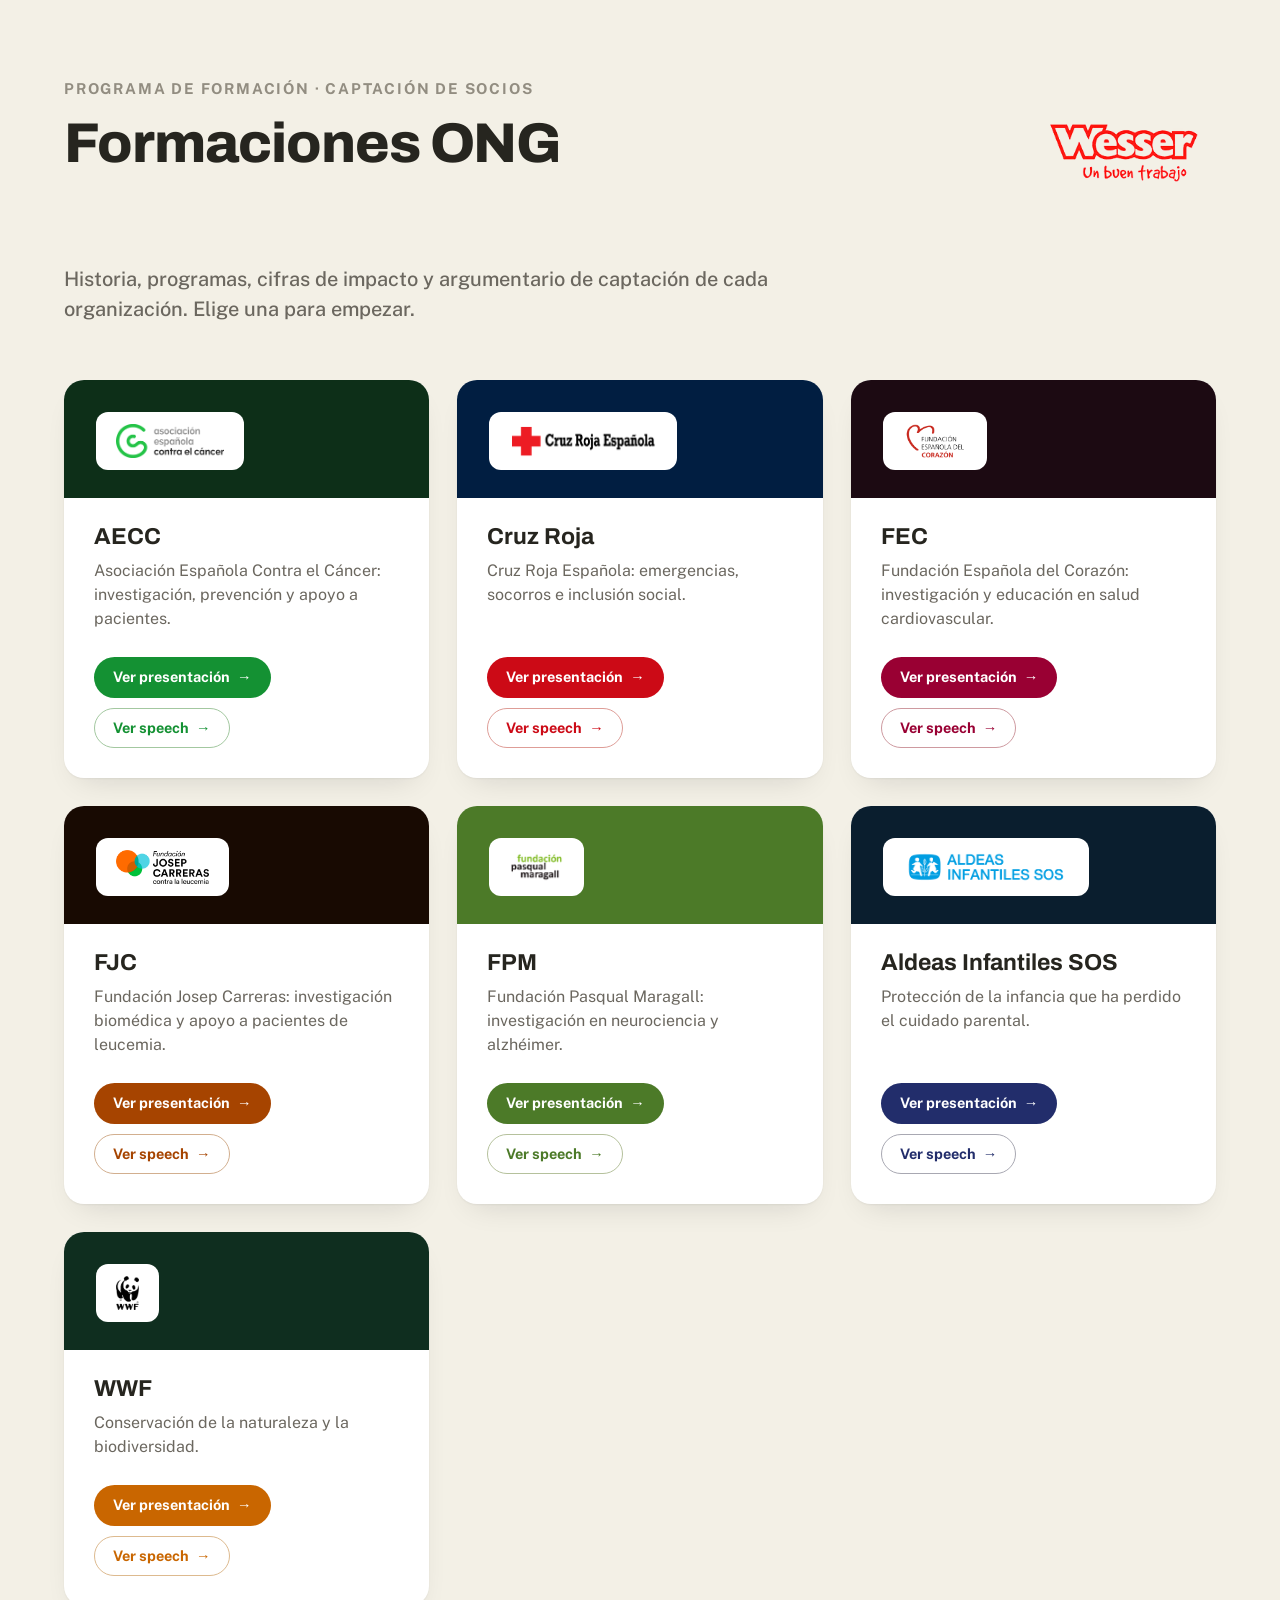
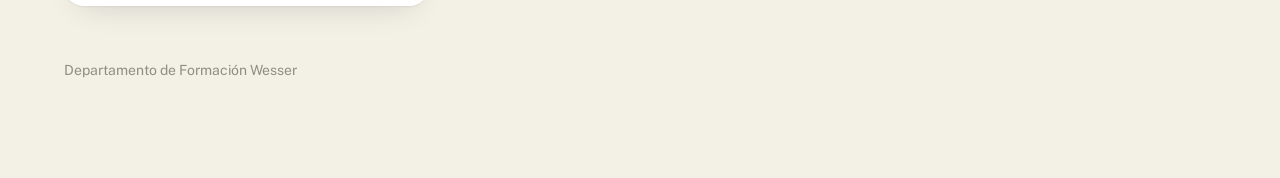
==== commit 0da05649: "Arreglar portada en movil, lang y conversion de negrita anidada Auditadas las 15 paginas en escritor" ====
--- a/index.html
+++ b/index.html
@@ -161,6 +161,9 @@
       '<link rel="icon" type="image/png" sizes="64x64" href="[data-uri]">';
     const __pageTitle = /<title[\s>]/i.test(template) ? '' : '<title>Formaciones ONG</title>';
 
+    // El generador no pone lang: sin el, los lectores de pantalla no saben
+    // en que idioma leer el contenido.
+    template = template.replace(/<html(?![^>]*\slang=)([^>]*)>/i, '<html lang="es"$1>');
     const headOpen = template.match(/<head[^>]*>/i);
     if (headOpen) {
       const i = headOpen.index + headOpen[0].length;
@@ -212,6 +215,6 @@
 [{"id":"https://unpkg.com/react@18.3.1/umd/react.production.min.js","uuid":"20ab2b8e-85a4-40fd-ac9b-9707b35f3139"},{"id":"https://unpkg.com/react-dom@18.3.1/umd/react-dom.production.min.js","uuid":"5af033c2-ee0c-4ef0-91de-06cdfb141e1a"}]
   </script>
 
-  <script type="__bundler/template">"<!DOCTYPE html>\n<html><head>\n<meta charset=\"utf-8\">\n<meta name=\"viewport\" content=\"width=device-width, initial-scale=1\">\n<script src=\"b07ecc48-c551-45eb-9f51-d787ec305068\"><\/script>\n<\/head>\n<body>\n<x-dc>\n<helmet>\n<meta name=\"viewport\" content=\"width=device-width, initial-scale=1\">\n<link rel=\"preconnect\" href=\"https://fonts.googleapis.com\">\n<link rel=\"preconnect\" href=\"https://fonts.gstatic.com\" crossorigin=\"\">\n<style>/* vietnamese */\n@font-face {\n  font-family: 'Archivo';\n  font-style: normal;\n  font-weight: 600;\n  font-stretch: 100%;\n  font-display: swap;\n  src: url(\"31afbbd5-837c-418d-9eae-cf4f76aa9ad3\") format('woff2');\n  unicode-range: U+0102-0103, U+0110-0111, U+0128-0129, U+0168-0169, U+01A0-01A1, U+01AF-01B0, U+0300-0301, U+0303-0304, U+0308-0309, U+0323, U+0329, U+1EA0-1EF9, U+20AB;\n}\n/* latin-ext */\n@font-face {\n  font-family: 'Archivo';\n  font-style: normal;\n  font-weight: 600;\n  font-stretch: 100%;\n  font-display: swap;\n  src: url(\"0626c4fe-f58d-4a19-b087-25fbcebb2fb6\") format('woff2');\n  unicode-range: U+0100-02BA, U+02BD-02C5, U+02C7-02CC, U+02CE-02D7, U+02DD-02FF, U+0304, U+0308, U+0329, U+1D00-1DBF, U+1E00-1E9F, U+1EF2-1EFF, U+2020, U+20A0-20AB, U+20AD-20C0, U+2113, U+2C60-2C7F, U+A720-A7FF;\n}\n/* latin */\n@font-face {\n  font-family: 'Archivo';\n  font-style: normal;\n  font-weight: 600;\n  font-stretch: 100%;\n  font-display: swap;\n  src: url(\"70002940-afbf-489b-a88a-f20bdd98fff3\") format('woff2');\n  unicode-range: U+0000-00FF, U+0131, U+0152-0153, U+02BB-02BC, U+02C6, U+02DA, U+02DC, U+0304, U+0308, U+0329, U+2000-206F, U+20AC, U+2122, U+2191, U+2193, U+2212, U+2215, U+FEFF, U+FFFD;\n}\n/* vietnamese */\n@font-face {\n  font-family: 'Archivo';\n  font-style: normal;\n  font-weight: 700;\n  font-stretch: 100%;\n  font-display: swap;\n  src: url(\"31afbbd5-837c-418d-9eae-cf4f76aa9ad3\") format('woff2');\n  unicode-range: U+0102-0103, U+0110-0111, U+0128-0129, U+0168-0169, U+01A0-01A1, U+01AF-01B0, U+0300-0301, U+0303-0304, U+0308-0309, U+0323, U+0329, U+1EA0-1EF9, U+20AB;\n}\n/* latin-ext */\n@font-face {\n  font-family: 'Archivo';\n  font-style: normal;\n  font-weight: 700;\n  font-stretch: 100%;\n  font-display: swap;\n  src: url(\"0626c4fe-f58d-4a19-b087-25fbcebb2fb6\") format('woff2');\n  unicode-range: U+0100-02BA, U+02BD-02C5, U+02C7-02CC, U+02CE-02D7, U+02DD-02FF, U+0304, U+0308, U+0329, U+1D00-1DBF, U+1E00-1E9F, U+1EF2-1EFF, U+2020, U+20A0-20AB, U+20AD-20C0, U+2113, U+2C60-2C7F, U+A720-A7FF;\n}\n/* latin */\n@font-face {\n  font-family: 'Archivo';\n  font-style: normal;\n  font-weight: 700;\n  font-stretch: 100%;\n  font-display: swap;\n  src: url(\"70002940-afbf-489b-a88a-f20bdd98fff3\") format('woff2');\n  unicode-range: U+0000-00FF, U+0131, U+0152-0153, U+02BB-02BC, U+02C6, U+02DA, U+02DC, U+0304, U+0308, U+0329, U+2000-206F, U+20AC, U+2122, U+2191, U+2193, U+2212, U+2215, U+FEFF, U+FFFD;\n}\n/* vietnamese */\n@font-face {\n  font-family: 'Archivo';\n  font-style: normal;\n  font-weight: 800;\n  font-stretch: 100%;\n  font-display: swap;\n  src: url(\"31afbbd5-837c-418d-9eae-cf4f76aa9ad3\") format('woff2');\n  unicode-range: U+0102-0103, U+0110-0111, U+0128-0129, U+0168-0169, U+01A0-01A1, U+01AF-01B0, U+0300-0301, U+0303-0304, U+0308-0309, U+0323, U+0329, U+1EA0-1EF9, U+20AB;\n}\n/* latin-ext */\n@font-face {\n  font-family: 'Archivo';\n  font-style: normal;\n  font-weight: 800;\n  font-stretch: 100%;\n  font-display: swap;\n  src: url(\"0626c4fe-f58d-4a19-b087-25fbcebb2fb6\") format('woff2');\n  unicode-range: U+0100-02BA, U+02BD-02C5, U+02C7-02CC, U+02CE-02D7, U+02DD-02FF, U+0304, U+0308, U+0329, U+1D00-1DBF, U+1E00-1E9F, U+1EF2-1EFF, U+2020, U+20A0-20AB, U+20AD-20C0, U+2113, U+2C60-2C7F, U+A720-A7FF;\n}\n/* latin */\n@font-face {\n  font-family: 'Archivo';\n  font-style: normal;\n  font-weight: 800;\n  font-stretch: 100%;\n  font-display: swap;\n  src: url(\"70002940-afbf-489b-a88a-f20bdd98fff3\") format('woff2');\n  unicode-range: U+0000-00FF, U+0131, U+0152-0153, U+02BB-02BC, U+02C6, U+02DA, U+02DC, U+0304, U+0308, U+0329, U+2000-206F, U+20AC, U+2122, U+2191, U+2193, U+2212, U+2215, U+FEFF, U+FFFD;\n}\n/* vietnamese */\n@font-face {\n  font-family: 'Archivo';\n  font-style: normal;\n  font-weight: 900;\n  font-stretch: 100%;\n  font-display: swap;\n  src: url(\"31afbbd5-837c-418d-9eae-cf4f76aa9ad3\") format('woff2');\n  unicode-range: U+0102-0103, U+0110-0111, U+0128-0129, U+0168-0169, U+01A0-01A1, U+01AF-01B0, U+0300-0301, U+0303-0304, U+0308-0309, U+0323, U+0329, U+1EA0-1EF9, U+20AB;\n}\n/* latin-ext */\n@font-face {\n  font-family: 'Archivo';\n  font-style: normal;\n  font-weight: 900;\n  font-stretch: 100%;\n  font-display: swap;\n  src: url(\"0626c4fe-f58d-4a19-b087-25fbcebb2fb6\") format('woff2');\n  unicode-range: U+0100-02BA, U+02BD-02C5, U+02C7-02CC, U+02CE-02D7, U+02DD-02FF, U+0304, U+0308, U+0329, U+1D00-1DBF, U+1E00-1E9F, U+1EF2-1EFF, U+2020, U+20A0-20AB, U+20AD-20C0, U+2113, U+2C60-2C7F, U+A720-A7FF;\n}\n/* latin */\n@font-face {\n  font-family: 'Archivo';\n  font-style: normal;\n  font-weight: 900;\n  font-stretch: 100%;\n  font-display: swap;\n  src: url(\"70002940-afbf-489b-a88a-f20bdd98fff3\") format('woff2');\n  unicode-range: U+0000-00FF, U+0131, U+0152-0153, U+02BB-02BC, U+02C6, U+02DA, U+02DC, U+0304, U+0308, U+0329, U+2000-206F, U+20AC, U+2122, U+2191, U+2193, U+2212, U+2215, U+FEFF, U+FFFD;\n}\n/* vietnamese */\n@font-face {\n  font-family: 'Public Sans';\n  font-style: normal;\n  font-weight: 400;\n  font-display: swap;\n  src: url(\"2d64045a-df2e-41e6-9c11-48f9605ea919\") format('woff2');\n  unicode-range: U+0102-0103, U+0110-0111, U+0128-0129, U+0168-0169, U+01A0-01A1, U+01AF-01B0, U+0300-0301, U+0303-0304, U+0308-0309, U+0323, U+0329, U+1EA0-1EF9, U+20AB;\n}\n/* latin-ext */\n@font-face {\n  font-family: 'Public Sans';\n  font-style: normal;\n  font-weight: 400;\n  font-display: swap;\n  src: url(\"974ea7e5-15bf-4263-bd21-9ad3bbd4bce8\") format('woff2');\n  unicode-range: U+0100-02BA, U+02BD-02C5, U+02C7-02CC, U+02CE-02D7, U+02DD-02FF, U+0304, U+0308, U+0329, U+1D00-1DBF, U+1E00-1E9F, U+1EF2-1EFF, U+2020, U+20A0-20AB, U+20AD-20C0, U+2113, U+2C60-2C7F, U+A720-A7FF;\n}\n/* latin */\n@font-face {\n  font-family: 'Public Sans';\n  font-style: normal;\n  font-weight: 400;\n  font-display: swap;\n  src: url(\"89679332-18a8-4e0c-91ef-e79a7e51bf68\") format('woff2');\n  unicode-range: U+0000-00FF, U+0131, U+0152-0153, U+02BB-02BC, U+02C6, U+02DA, U+02DC, U+0304, U+0308, U+0329, U+2000-206F, U+20AC, U+2122, U+2191, U+2193, U+2212, U+2215, U+FEFF, U+FFFD;\n}\n/* vietnamese */\n@font-face {\n  font-family: 'Public Sans';\n  font-style: normal;\n  font-weight: 500;\n  font-display: swap;\n  src: url(\"2d64045a-df2e-41e6-9c11-48f9605ea919\") format('woff2');\n  unicode-range: U+0102-0103, U+0110-0111, U+0128-0129, U+0168-0169, U+01A0-01A1, U+01AF-01B0, U+0300-0301, U+0303-0304, U+0308-0309, U+0323, U+0329, U+1EA0-1EF9, U+20AB;\n}\n/* latin-ext */\n@font-face {\n  font-family: 'Public Sans';\n  font-style: normal;\n  font-weight: 500;\n  font-display: swap;\n  src: url(\"974ea7e5-15bf-4263-bd21-9ad3bbd4bce8\") format('woff2');\n  unicode-range: U+0100-02BA, U+02BD-02C5, U+02C7-02CC, U+02CE-02D7, U+02DD-02FF, U+0304, U+0308, U+0329, U+1D00-1DBF, U+1E00-1E9F, U+1EF2-1EFF, U+2020, U+20A0-20AB, U+20AD-20C0, U+2113, U+2C60-2C7F, U+A720-A7FF;\n}\n/* latin */\n@font-face {\n  font-family: 'Public Sans';\n  font-style: normal;\n  font-weight: 500;\n  font-display: swap;\n  src: url(\"89679332-18a8-4e0c-91ef-e79a7e51bf68\") format('woff2');\n  unicode-range: U+0000-00FF, U+0131, U+0152-0153, U+02BB-02BC, U+02C6, U+02DA, U+02DC, U+0304, U+0308, U+0329, U+2000-206F, U+20AC, U+2122, U+2191, U+2193, U+2212, U+2215, U+FEFF, U+FFFD;\n}\n/* vietnamese */\n@font-face {\n  font-family: 'Public Sans';\n  font-style: normal;\n  font-weight: 600;\n  font-display: swap;\n  src: url(\"2d64045a-df2e-41e6-9c11-48f9605ea919\") format('woff2');\n  unicode-range: U+0102-0103, U+0110-0111, U+0128-0129, U+0168-0169, U+01A0-01A1, U+01AF-01B0, U+0300-0301, U+0303-0304, U+0308-0309, U+0323, U+0329, U+1EA0-1EF9, U+20AB;\n}\n/* latin-ext */\n@font-face {\n  font-family: 'Public Sans';\n  font-style: normal;\n  font-weight: 600;\n  font-display: swap;\n  src: url(\"974ea7e5-15bf-4263-bd21-9ad3bbd4bce8\") format('woff2');\n  unicode-range: U+0100-02BA, U+02BD-02C5, U+02C7-02CC, U+02CE-02D7, U+02DD-02FF, U+0304, U+0308, U+0329, U+1D00-1DBF, U+1E00-1E9F, U+1EF2-1EFF, U+2020, U+20A0-20AB, U+20AD-20C0, U+2113, U+2C60-2C7F, U+A720-A7FF;\n}\n/* latin */\n@font-face {\n  font-family: 'Public Sans';\n  font-style: normal;\n  font-weight: 600;\n  font-display: swap;\n  src: url(\"89679332-18a8-4e0c-91ef-e79a7e51bf68\") format('woff2');\n  unicode-range: U+0000-00FF, U+0131, U+0152-0153, U+02BB-02BC, U+02C6, U+02DA, U+02DC, U+0304, U+0308, U+0329, U+2000-206F, U+20AC, U+2122, U+2191, U+2193, U+2212, U+2215, U+FEFF, U+FFFD;\n}\n/* vietnamese */\n@font-face {\n  font-family: 'Public Sans';\n  font-style: normal;\n  font-weight: 700;\n  font-display: swap;\n  src: url(\"2d64045a-df2e-41e6-9c11-48f9605ea919\") format('woff2');\n  unicode-range: U+0102-0103, U+0110-0111, U+0128-0129, U+0168-0169, U+01A0-01A1, U+01AF-01B0, U+0300-0301, U+0303-0304, U+0308-0309, U+0323, U+0329, U+1EA0-1EF9, U+20AB;\n}\n/* latin-ext */\n@font-face {\n  font-family: 'Public Sans';\n  font-style: normal;\n  font-weight: 700;\n  font-display: swap;\n  src: url(\"974ea7e5-15bf-4263-bd21-9ad3bbd4bce8\") format('woff2');\n  unicode-range: U+0100-02BA, U+02BD-02C5, U+02C7-02CC, U+02CE-02D7, U+02DD-02FF, U+0304, U+0308, U+0329, U+1D00-1DBF, U+1E00-1E9F, U+1EF2-1EFF, U+2020, U+20A0-20AB, U+20AD-20C0, U+2113, U+2C60-2C7F, U+A720-A7FF;\n}\n/* latin */\n@font-face {\n  font-family: 'Public Sans';\n  font-style: normal;\n  font-weight: 700;\n  font-display: swap;\n  src: url(\"89679332-18a8-4e0c-91ef-e79a7e51bf68\") format('woff2');\n  unicode-range: U+0000-00FF, U+0131, U+0152-0153, U+02BB-02BC, U+02C6, U+02DA, U+02DC, U+0304, U+0308, U+0329, U+2000-206F, U+20AC, U+2122, U+2191, U+2193, U+2212, U+2215, U+FEFF, U+FFFD;\n}\n/* vietnamese */\n@font-face {\n  font-family: 'Public Sans';\n  font-style: normal;\n  font-weight: 800;\n  font-display: swap;\n  src: url(\"2d64045a-df2e-41e6-9c11-48f9605ea919\") format('woff2');\n  unicode-range: U+0102-0103, U+0110-0111, U+0128-0129, U+0168-0169, U+01A0-01A1, U+01AF-01B0, U+0300-0301, U+0303-0304, U+0308-0309, U+0323, U+0329, U+1EA0-1EF9, U+20AB;\n}\n/* latin-ext */\n@font-face {\n  font-family: 'Public Sans';\n  font-style: normal;\n  font-weight: 800;\n  font-display: swap;\n  src: url(\"974ea7e5-15bf-4263-bd21-9ad3bbd4bce8\") format('woff2');\n  unicode-range: U+0100-02BA, U+02BD-02C5, U+02C7-02CC, U+02CE-02D7, U+02DD-02FF, U+0304, U+0308, U+0329, U+1D00-1DBF, U+1E00-1E9F, U+1EF2-1EFF, U+2020, U+20A0-20AB, U+20AD-20C0, U+2113, U+2C60-2C7F, U+A720-A7FF;\n}\n/* latin */\n@font-face {\n  font-family: 'Public Sans';\n  font-style: normal;\n  font-weight: 800;\n  font-display: swap;\n  src: url(\"89679332-18a8-4e0c-91ef-e79a7e51bf68\") format('woff2');\n  unicode-range: U+0000-00FF, U+0131, U+0152-0153, U+02BB-02BC, U+02C6, U+02DA, U+02DC, U+0304, U+0308, U+0329, U+2000-206F, U+20AC, U+2122, U+2191, U+2193, U+2212, U+2215, U+FEFF, U+FFFD;\n}\n<\/style>\n<style>\n:root{\n  --ink:#26251f;--gray:#6b675f;--gray-soft:#928d81;\n  --paper:#ffffff;--paper-2:#F3F0E6;--border:#e7e2d3;\n  --shadow-card:0 1px 2px rgba(20,19,16,.05),0 14px 32px -16px rgba(20,19,16,.16);\n  --shadow-card-hover:0 2px 4px rgba(20,19,16,.06),0 26px 48px -18px rgba(20,19,16,.26);\n}\nbody{margin:0;background:var(--paper-2);}\na{text-decoration:none;}\nh1,h2,h3,p{margin:0;}\n::selection{background:#26251f;color:#fff;}\n\n.ficha{transition:transform .2s ease,box-shadow .2s ease;}\n.ficha:hover{transform:translateY(-4px);box-shadow:var(--shadow-card-hover);}\n.acciones{display:flex;flex-wrap:wrap;gap:10px;margin-top:16px;}\n.acciones a{display:inline-flex;align-items:center;gap:7px;font-family:'Public Sans',sans-serif;font-weight:700;font-size:14.5px;line-height:1;text-decoration:none;padding:11px 17px;border-radius:999px;border:1px solid transparent;transition:background .15s ease,color .15s ease,border-color .15s ease;}\n.acciones a.principal{background:var(--acento);color:#fff;}\n.acciones a.principal:hover{background:color-mix(in srgb,var(--acento) 85%,#000);}\n.acciones a.secundaria{color:var(--acento);border-color:color-mix(in srgb,var(--acento) 32%,var(--border));background:var(--paper);}\n.acciones a.secundaria:hover{background:color-mix(in srgb,var(--acento) 9%,var(--paper));border-color:var(--acento);}\n.acciones a:focus-visible{outline:2px solid var(--ink);outline-offset:2px;}\n@media (max-width:400px){.acciones a{flex:1 1 100%;justify-content:center;}}\n<\/style>\n<\/helmet>\n\n\n\n<div style=\"min-height:100vh;font-family:'Public Sans',sans-serif;background:var(--paper-2);padding:80px 64px 100px;\">\n\n  <div style=\"max-width:1240px;margin:0 auto;\">\n\n    <div style=\"display:flex;align-items:flex-start;justify-content:space-between;gap:32px;\">\n      <div>\n        <div style=\"font-family:'Public Sans',sans-serif;font-weight:700;font-size:15px;color:var(--gray-soft);text-transform:uppercase;letter-spacing:.12em;margin-bottom:18px;\">Programa de formación · Captación de socios<\/div>\n        <h1 style=\"font-family:'Archivo',sans-serif;font-weight:800;font-size:56px;color:var(--ink);letter-spacing:-.02em;line-height:1.05;max-width:900px;\">Formaciones ONG<\/h1>\n      <\/div>\n      <div style=\"flex-shrink:0;margin-top:-16px;\">\n        <img src=\"7ddc51dc-31a7-4d6d-bf51-87eff15b42f8\" alt=\"Wesser\" style=\"height:180px;width:auto;object-fit:contain;display:block;\">\n      <\/div>\n    <\/div>\n    <p style=\"font-family:'Public Sans',sans-serif;font-weight:500;font-size:20px;color:var(--gray);margin-top:20px;max-width:720px;line-height:1.5;\">Historia, programas, cifras de impacto y argumentario de captación de cada organización. Elige una para empezar.<\/p>\n\n    <div style=\"display:grid;grid-template-columns:repeat(auto-fit,minmax(340px,1fr));gap:28px;margin-top:56px;\">\n\n      <div class=\"ficha\" style=\"display:flex;flex-direction:column;border-radius:20px;overflow:hidden;background:var(--paper);box-shadow:var(--shadow-card);transition:transform .2s ease,box-shadow .2s ease;--acento:#149133;\">\n        <div style=\"background:#0d2f18;padding:32px 32px 28px;\">\n          <div style=\"background:#fff;border-radius:12px;padding:12px 20px;display:inline-flex;\">\n            <img src=\"8be69812-3dd0-4ff6-a0a7-d1adc67c257c\" alt=\"AECC\" style=\"height:34px;width:auto;object-fit:contain;display:block;\">\n          <\/div>\n        <\/div>\n        <div style=\"padding:26px 30px 30px;display:flex;flex-direction:column;gap:10px;flex:1;\">\n          <div style=\"font-family:'Archivo',sans-serif;font-weight:700;font-size:23px;color:var(--ink);\">AECC<\/div>\n          <div style=\"font-size:16px;color:var(--gray);line-height:1.5;flex:1;\">Asociación Española Contra el Cáncer: investigación, prevención y apoyo a pacientes.<\/div>\n          <div class=\"acciones\"><a class=\"principal\" href=\"bundled/Formación AECC.html\">Ver presentación <span aria-hidden=\"true\">→<\/span><\/a><a class=\"secundaria\" href=\"speechs/speech_aecc.html\">Ver speech <span aria-hidden=\"true\">→<\/span><\/a><\/div>\n        <\/div>\n      <\/div>\n\n      <div class=\"ficha\" style=\"display:flex;flex-direction:column;border-radius:20px;overflow:hidden;background:var(--paper);box-shadow:var(--shadow-card);transition:transform .2s ease,box-shadow .2s ease;--acento:#CC0A16;\">\n        <div style=\"background:#011E41;padding:32px 32px 28px;\">\n          <div style=\"background:#fff;border-radius:12px;padding:12px 20px;display:inline-flex;\">\n            <img src=\"94bd7210-e2d8-4d04-9b44-3bfda36ff2aa\" alt=\"Cruz Roja Española\" style=\"height:34px;width:auto;object-fit:contain;display:block;\">\n          <\/div>\n        <\/div>\n        <div style=\"padding:26px 30px 30px;display:flex;flex-direction:column;gap:10px;flex:1;\">\n          <div style=\"font-family:'Archivo',sans-serif;font-weight:700;font-size:23px;color:var(--ink);\">Cruz Roja<\/div>\n          <div style=\"font-size:16px;color:var(--gray);line-height:1.5;flex:1;\">Cruz Roja Española: emergencias, socorros e inclusión social.<\/div>\n          <div class=\"acciones\"><a class=\"principal\" href=\"bundled/Formación Cruz Roja.html\">Ver presentación <span aria-hidden=\"true\">→<\/span><\/a><a class=\"secundaria\" href=\"speechs/speech_cruzroja.html\">Ver speech <span aria-hidden=\"true\">→<\/span><\/a><\/div>\n        <\/div>\n      <\/div>\n\n      <div class=\"ficha\" style=\"display:flex;flex-direction:column;border-radius:20px;overflow:hidden;background:var(--paper);box-shadow:var(--shadow-card);transition:transform .2s ease,box-shadow .2s ease;--acento:#990033;\">\n        <div style=\"background:#1c0a12;padding:32px 32px 28px;\">\n          <div style=\"background:#fff;border-radius:12px;padding:12px 20px;display:inline-flex;\">\n            <img src=\"278bf41a-3f8e-4f4f-83b1-13b7087d57ce\" alt=\"Fundación Española del Corazón\" style=\"height:34px;width:auto;object-fit:contain;display:block;\">\n          <\/div>\n        <\/div>\n        <div style=\"padding:26px 30px 30px;display:flex;flex-direction:column;gap:10px;flex:1;\">\n          <div style=\"font-family:'Archivo',sans-serif;font-weight:700;font-size:23px;color:var(--ink);\">FEC<\/div>\n          <div style=\"font-size:16px;color:var(--gray);line-height:1.5;flex:1;\">Fundación Española del Corazón: investigación y educación en salud cardiovascular.<\/div>\n          <div class=\"acciones\"><a class=\"principal\" href=\"bundled/Formación FEC.html\">Ver presentación <span aria-hidden=\"true\">→<\/span><\/a><a class=\"secundaria\" href=\"speechs/speech_fec.html\">Ver speech <span aria-hidden=\"true\">→<\/span><\/a><\/div>\n        <\/div>\n      <\/div>\n\n      <div class=\"ficha\" style=\"display:flex;flex-direction:column;border-radius:20px;overflow:hidden;background:var(--paper);box-shadow:var(--shadow-card);transition:transform .2s ease,box-shadow .2s ease;--acento:#A64400;\">\n        <div style=\"background:#180a02;padding:32px 32px 28px;\">\n          <div style=\"background:#fff;border-radius:12px;padding:12px 20px;display:inline-flex;\">\n            <img src=\"86f17f36-4ed2-45b0-b932-7b8e5d5d0dd2\" alt=\"Fundación Josep Carreras\" style=\"height:34px;width:auto;object-fit:contain;display:block;\">\n          <\/div>\n        <\/div>\n        <div style=\"padding:26px 30px 30px;display:flex;flex-direction:column;gap:10px;flex:1;\">\n          <div style=\"font-family:'Archivo',sans-serif;font-weight:700;font-size:23px;color:var(--ink);\">FJC<\/div>\n          <div style=\"font-size:16px;color:var(--gray);line-height:1.5;flex:1;\">Fundación Josep Carreras: investigación biomédica y apoyo a pacientes de leucemia.<\/div>\n          <div class=\"acciones\"><a class=\"principal\" href=\"bundled/Formación FJC.html\">Ver presentación <span aria-hidden=\"true\">→<\/span><\/a><a class=\"secundaria\" href=\"speechs/speech_fjc.html\">Ver speech <span aria-hidden=\"true\">→<\/span><\/a><\/div>\n        <\/div>\n      <\/div>\n\n      <div class=\"ficha\" style=\"display:flex;flex-direction:column;border-radius:20px;overflow:hidden;background:var(--paper);box-shadow:var(--shadow-card);transition:transform .2s ease,box-shadow .2s ease;--acento:#4C7A28;\">\n        <div style=\"background:#4C7A28;padding:32px 32px 28px;\">\n          <div style=\"background:#fff;border-radius:12px;padding:12px 20px;display:inline-flex;\">\n            <img src=\"6dff8faa-9d83-409b-ad49-fb29ca1550b2\" alt=\"Fundación Pasqual Maragall\" style=\"height:34px;width:auto;object-fit:contain;display:block;\">\n          <\/div>\n        <\/div>\n        <div style=\"padding:26px 30px 30px;display:flex;flex-direction:column;gap:10px;flex:1;\">\n          <div style=\"font-family:'Archivo',sans-serif;font-weight:700;font-size:23px;color:var(--ink);\">FPM<\/div>\n          <div style=\"font-size:16px;color:var(--gray);line-height:1.5;flex:1;\">Fundación Pasqual Maragall: investigación en neurociencia y alzhéimer.<\/div>\n          <div class=\"acciones\"><a class=\"principal\" href=\"bundled/Formación FPM.html\">Ver presentación <span aria-hidden=\"true\">→<\/span><\/a><a class=\"secundaria\" href=\"speechs/speech_fpm.html\">Ver speech <span aria-hidden=\"true\">→<\/span><\/a><\/div>\n        <\/div>\n      <\/div>\n\n      <div class=\"ficha\" style=\"display:flex;flex-direction:column;border-radius:20px;overflow:hidden;background:var(--paper);box-shadow:var(--shadow-card);transition:transform .2s ease,box-shadow .2s ease;--acento:#222D6B;\">\n        <div style=\"background:#0a1e2e;padding:32px 32px 28px;\">\n          <div style=\"background:#fff;border-radius:12px;padding:12px 20px;display:inline-flex;\">\n            <img src=\"1aadb4ce-8f72-4232-b144-6e6aafba94b1\" alt=\"Aldeas Infantiles SOS\" style=\"height:34px;width:auto;object-fit:contain;display:block;\">\n          <\/div>\n        <\/div>\n        <div style=\"padding:26px 30px 30px;display:flex;flex-direction:column;gap:10px;flex:1;\">\n          <div style=\"font-family:'Archivo',sans-serif;font-weight:700;font-size:23px;color:var(--ink);\">Aldeas Infantiles SOS<\/div>\n          <div style=\"font-size:16px;color:var(--gray);line-height:1.5;flex:1;\">Protección de la infancia que ha perdido el cuidado parental.<\/div>\n          <div class=\"acciones\"><a class=\"principal\" href=\"bundled/Formación Aldeas Infantiles.html\">Ver presentación <span aria-hidden=\"true\">→<\/span><\/a><a class=\"secundaria\" href=\"speechs/speech_aldeas.html\">Ver speech <span aria-hidden=\"true\">→<\/span><\/a><\/div>\n        <\/div>\n      <\/div>\n\n      <div class=\"ficha\" style=\"display:flex;flex-direction:column;border-radius:20px;overflow:hidden;background:var(--paper);box-shadow:var(--shadow-card);transition:transform .2s ease,box-shadow .2s ease;--acento:#C96600;\">\n        <div style=\"background:#0F2E1F;padding:32px 32px 28px;\">\n          <div style=\"background:#fff;border-radius:12px;padding:12px 20px;display:inline-flex;\">\n            <img src=\"54091771-91a1-47c9-a3e7-77a87d90c400\" alt=\"WWF\" style=\"height:34px;width:auto;object-fit:contain;display:block;\">\n          <\/div>\n        <\/div>\n        <div style=\"padding:26px 30px 30px;display:flex;flex-direction:column;gap:10px;flex:1;\">\n          <div style=\"font-family:'Archivo',sans-serif;font-weight:700;font-size:23px;color:var(--ink);\">WWF<\/div>\n          <div style=\"font-size:16px;color:var(--gray);line-height:1.5;flex:1;\">Conservación de la naturaleza y la biodiversidad.<\/div>\n          <div class=\"acciones\"><a class=\"principal\" href=\"bundled/Formación WWF.html\">Ver presentación <span aria-hidden=\"true\">→<\/span><\/a><a class=\"secundaria\" href=\"speechs/speech_wwf.html\">Ver speech <span aria-hidden=\"true\">→<\/span><\/a><\/div>\n        <\/div>\n      <\/div>\n\n    <\/div>\n\n    <div style=\"margin-top:56px;font-size:14px;color:var(--gray-soft);\">Departamento de Formación Wesser<\/div>\n\n  <\/div>\n\n<\/div>\n\n<\/x-dc>\n\n\n<\/body><\/html>"</script>
+  <script type="__bundler/template">"<!DOCTYPE html>\n<html><head>\n<meta charset=\"utf-8\">\n<meta name=\"viewport\" content=\"width=device-width, initial-scale=1\">\n<script src=\"b07ecc48-c551-45eb-9f51-d787ec305068\"><\/script>\n<\/head>\n<body>\n<x-dc>\n<helmet>\n<meta name=\"viewport\" content=\"width=device-width, initial-scale=1\">\n<link rel=\"preconnect\" href=\"https://fonts.googleapis.com\">\n<link rel=\"preconnect\" href=\"https://fonts.gstatic.com\" crossorigin=\"\">\n<style>/* vietnamese */\n@font-face {\n  font-family: 'Archivo';\n  font-style: normal;\n  font-weight: 600;\n  font-stretch: 100%;\n  font-display: swap;\n  src: url(\"31afbbd5-837c-418d-9eae-cf4f76aa9ad3\") format('woff2');\n  unicode-range: U+0102-0103, U+0110-0111, U+0128-0129, U+0168-0169, U+01A0-01A1, U+01AF-01B0, U+0300-0301, U+0303-0304, U+0308-0309, U+0323, U+0329, U+1EA0-1EF9, U+20AB;\n}\n/* latin-ext */\n@font-face {\n  font-family: 'Archivo';\n  font-style: normal;\n  font-weight: 600;\n  font-stretch: 100%;\n  font-display: swap;\n  src: url(\"0626c4fe-f58d-4a19-b087-25fbcebb2fb6\") format('woff2');\n  unicode-range: U+0100-02BA, U+02BD-02C5, U+02C7-02CC, U+02CE-02D7, U+02DD-02FF, U+0304, U+0308, U+0329, U+1D00-1DBF, U+1E00-1E9F, U+1EF2-1EFF, U+2020, U+20A0-20AB, U+20AD-20C0, U+2113, U+2C60-2C7F, U+A720-A7FF;\n}\n/* latin */\n@font-face {\n  font-family: 'Archivo';\n  font-style: normal;\n  font-weight: 600;\n  font-stretch: 100%;\n  font-display: swap;\n  src: url(\"70002940-afbf-489b-a88a-f20bdd98fff3\") format('woff2');\n  unicode-range: U+0000-00FF, U+0131, U+0152-0153, U+02BB-02BC, U+02C6, U+02DA, U+02DC, U+0304, U+0308, U+0329, U+2000-206F, U+20AC, U+2122, U+2191, U+2193, U+2212, U+2215, U+FEFF, U+FFFD;\n}\n/* vietnamese */\n@font-face {\n  font-family: 'Archivo';\n  font-style: normal;\n  font-weight: 700;\n  font-stretch: 100%;\n  font-display: swap;\n  src: url(\"31afbbd5-837c-418d-9eae-cf4f76aa9ad3\") format('woff2');\n  unicode-range: U+0102-0103, U+0110-0111, U+0128-0129, U+0168-0169, U+01A0-01A1, U+01AF-01B0, U+0300-0301, U+0303-0304, U+0308-0309, U+0323, U+0329, U+1EA0-1EF9, U+20AB;\n}\n/* latin-ext */\n@font-face {\n  font-family: 'Archivo';\n  font-style: normal;\n  font-weight: 700;\n  font-stretch: 100%;\n  font-display: swap;\n  src: url(\"0626c4fe-f58d-4a19-b087-25fbcebb2fb6\") format('woff2');\n  unicode-range: U+0100-02BA, U+02BD-02C5, U+02C7-02CC, U+02CE-02D7, U+02DD-02FF, U+0304, U+0308, U+0329, U+1D00-1DBF, U+1E00-1E9F, U+1EF2-1EFF, U+2020, U+20A0-20AB, U+20AD-20C0, U+2113, U+2C60-2C7F, U+A720-A7FF;\n}\n/* latin */\n@font-face {\n  font-family: 'Archivo';\n  font-style: normal;\n  font-weight: 700;\n  font-stretch: 100%;\n  font-display: swap;\n  src: url(\"70002940-afbf-489b-a88a-f20bdd98fff3\") format('woff2');\n  unicode-range: U+0000-00FF, U+0131, U+0152-0153, U+02BB-02BC, U+02C6, U+02DA, U+02DC, U+0304, U+0308, U+0329, U+2000-206F, U+20AC, U+2122, U+2191, U+2193, U+2212, U+2215, U+FEFF, U+FFFD;\n}\n/* vietnamese */\n@font-face {\n  font-family: 'Archivo';\n  font-style: normal;\n  font-weight: 800;\n  font-stretch: 100%;\n  font-display: swap;\n  src: url(\"31afbbd5-837c-418d-9eae-cf4f76aa9ad3\") format('woff2');\n  unicode-range: U+0102-0103, U+0110-0111, U+0128-0129, U+0168-0169, U+01A0-01A1, U+01AF-01B0, U+0300-0301, U+0303-0304, U+0308-0309, U+0323, U+0329, U+1EA0-1EF9, U+20AB;\n}\n/* latin-ext */\n@font-face {\n  font-family: 'Archivo';\n  font-style: normal;\n  font-weight: 800;\n  font-stretch: 100%;\n  font-display: swap;\n  src: url(\"0626c4fe-f58d-4a19-b087-25fbcebb2fb6\") format('woff2');\n  unicode-range: U+0100-02BA, U+02BD-02C5, U+02C7-02CC, U+02CE-02D7, U+02DD-02FF, U+0304, U+0308, U+0329, U+1D00-1DBF, U+1E00-1E9F, U+1EF2-1EFF, U+2020, U+20A0-20AB, U+20AD-20C0, U+2113, U+2C60-2C7F, U+A720-A7FF;\n}\n/* latin */\n@font-face {\n  font-family: 'Archivo';\n  font-style: normal;\n  font-weight: 800;\n  font-stretch: 100%;\n  font-display: swap;\n  src: url(\"70002940-afbf-489b-a88a-f20bdd98fff3\") format('woff2');\n  unicode-range: U+0000-00FF, U+0131, U+0152-0153, U+02BB-02BC, U+02C6, U+02DA, U+02DC, U+0304, U+0308, U+0329, U+2000-206F, U+20AC, U+2122, U+2191, U+2193, U+2212, U+2215, U+FEFF, U+FFFD;\n}\n/* vietnamese */\n@font-face {\n  font-family: 'Archivo';\n  font-style: normal;\n  font-weight: 900;\n  font-stretch: 100%;\n  font-display: swap;\n  src: url(\"31afbbd5-837c-418d-9eae-cf4f76aa9ad3\") format('woff2');\n  unicode-range: U+0102-0103, U+0110-0111, U+0128-0129, U+0168-0169, U+01A0-01A1, U+01AF-01B0, U+0300-0301, U+0303-0304, U+0308-0309, U+0323, U+0329, U+1EA0-1EF9, U+20AB;\n}\n/* latin-ext */\n@font-face {\n  font-family: 'Archivo';\n  font-style: normal;\n  font-weight: 900;\n  font-stretch: 100%;\n  font-display: swap;\n  src: url(\"0626c4fe-f58d-4a19-b087-25fbcebb2fb6\") format('woff2');\n  unicode-range: U+0100-02BA, U+02BD-02C5, U+02C7-02CC, U+02CE-02D7, U+02DD-02FF, U+0304, U+0308, U+0329, U+1D00-1DBF, U+1E00-1E9F, U+1EF2-1EFF, U+2020, U+20A0-20AB, U+20AD-20C0, U+2113, U+2C60-2C7F, U+A720-A7FF;\n}\n/* latin */\n@font-face {\n  font-family: 'Archivo';\n  font-style: normal;\n  font-weight: 900;\n  font-stretch: 100%;\n  font-display: swap;\n  src: url(\"70002940-afbf-489b-a88a-f20bdd98fff3\") format('woff2');\n  unicode-range: U+0000-00FF, U+0131, U+0152-0153, U+02BB-02BC, U+02C6, U+02DA, U+02DC, U+0304, U+0308, U+0329, U+2000-206F, U+20AC, U+2122, U+2191, U+2193, U+2212, U+2215, U+FEFF, U+FFFD;\n}\n/* vietnamese */\n@font-face {\n  font-family: 'Public Sans';\n  font-style: normal;\n  font-weight: 400;\n  font-display: swap;\n  src: url(\"2d64045a-df2e-41e6-9c11-48f9605ea919\") format('woff2');\n  unicode-range: U+0102-0103, U+0110-0111, U+0128-0129, U+0168-0169, U+01A0-01A1, U+01AF-01B0, U+0300-0301, U+0303-0304, U+0308-0309, U+0323, U+0329, U+1EA0-1EF9, U+20AB;\n}\n/* latin-ext */\n@font-face {\n  font-family: 'Public Sans';\n  font-style: normal;\n  font-weight: 400;\n  font-display: swap;\n  src: url(\"974ea7e5-15bf-4263-bd21-9ad3bbd4bce8\") format('woff2');\n  unicode-range: U+0100-02BA, U+02BD-02C5, U+02C7-02CC, U+02CE-02D7, U+02DD-02FF, U+0304, U+0308, U+0329, U+1D00-1DBF, U+1E00-1E9F, U+1EF2-1EFF, U+2020, U+20A0-20AB, U+20AD-20C0, U+2113, U+2C60-2C7F, U+A720-A7FF;\n}\n/* latin */\n@font-face {\n  font-family: 'Public Sans';\n  font-style: normal;\n  font-weight: 400;\n  font-display: swap;\n  src: url(\"89679332-18a8-4e0c-91ef-e79a7e51bf68\") format('woff2');\n  unicode-range: U+0000-00FF, U+0131, U+0152-0153, U+02BB-02BC, U+02C6, U+02DA, U+02DC, U+0304, U+0308, U+0329, U+2000-206F, U+20AC, U+2122, U+2191, U+2193, U+2212, U+2215, U+FEFF, U+FFFD;\n}\n/* vietnamese */\n@font-face {\n  font-family: 'Public Sans';\n  font-style: normal;\n  font-weight: 500;\n  font-display: swap;\n  src: url(\"2d64045a-df2e-41e6-9c11-48f9605ea919\") format('woff2');\n  unicode-range: U+0102-0103, U+0110-0111, U+0128-0129, U+0168-0169, U+01A0-01A1, U+01AF-01B0, U+0300-0301, U+0303-0304, U+0308-0309, U+0323, U+0329, U+1EA0-1EF9, U+20AB;\n}\n/* latin-ext */\n@font-face {\n  font-family: 'Public Sans';\n  font-style: normal;\n  font-weight: 500;\n  font-display: swap;\n  src: url(\"974ea7e5-15bf-4263-bd21-9ad3bbd4bce8\") format('woff2');\n  unicode-range: U+0100-02BA, U+02BD-02C5, U+02C7-02CC, U+02CE-02D7, U+02DD-02FF, U+0304, U+0308, U+0329, U+1D00-1DBF, U+1E00-1E9F, U+1EF2-1EFF, U+2020, U+20A0-20AB, U+20AD-20C0, U+2113, U+2C60-2C7F, U+A720-A7FF;\n}\n/* latin */\n@font-face {\n  font-family: 'Public Sans';\n  font-style: normal;\n  font-weight: 500;\n  font-display: swap;\n  src: url(\"89679332-18a8-4e0c-91ef-e79a7e51bf68\") format('woff2');\n  unicode-range: U+0000-00FF, U+0131, U+0152-0153, U+02BB-02BC, U+02C6, U+02DA, U+02DC, U+0304, U+0308, U+0329, U+2000-206F, U+20AC, U+2122, U+2191, U+2193, U+2212, U+2215, U+FEFF, U+FFFD;\n}\n/* vietnamese */\n@font-face {\n  font-family: 'Public Sans';\n  font-style: normal;\n  font-weight: 600;\n  font-display: swap;\n  src: url(\"2d64045a-df2e-41e6-9c11-48f9605ea919\") format('woff2');\n  unicode-range: U+0102-0103, U+0110-0111, U+0128-0129, U+0168-0169, U+01A0-01A1, U+01AF-01B0, U+0300-0301, U+0303-0304, U+0308-0309, U+0323, U+0329, U+1EA0-1EF9, U+20AB;\n}\n/* latin-ext */\n@font-face {\n  font-family: 'Public Sans';\n  font-style: normal;\n  font-weight: 600;\n  font-display: swap;\n  src: url(\"974ea7e5-15bf-4263-bd21-9ad3bbd4bce8\") format('woff2');\n  unicode-range: U+0100-02BA, U+02BD-02C5, U+02C7-02CC, U+02CE-02D7, U+02DD-02FF, U+0304, U+0308, U+0329, U+1D00-1DBF, U+1E00-1E9F, U+1EF2-1EFF, U+2020, U+20A0-20AB, U+20AD-20C0, U+2113, U+2C60-2C7F, U+A720-A7FF;\n}\n/* latin */\n@font-face {\n  font-family: 'Public Sans';\n  font-style: normal;\n  font-weight: 600;\n  font-display: swap;\n  src: url(\"89679332-18a8-4e0c-91ef-e79a7e51bf68\") format('woff2');\n  unicode-range: U+0000-00FF, U+0131, U+0152-0153, U+02BB-02BC, U+02C6, U+02DA, U+02DC, U+0304, U+0308, U+0329, U+2000-206F, U+20AC, U+2122, U+2191, U+2193, U+2212, U+2215, U+FEFF, U+FFFD;\n}\n/* vietnamese */\n@font-face {\n  font-family: 'Public Sans';\n  font-style: normal;\n  font-weight: 700;\n  font-display: swap;\n  src: url(\"2d64045a-df2e-41e6-9c11-48f9605ea919\") format('woff2');\n  unicode-range: U+0102-0103, U+0110-0111, U+0128-0129, U+0168-0169, U+01A0-01A1, U+01AF-01B0, U+0300-0301, U+0303-0304, U+0308-0309, U+0323, U+0329, U+1EA0-1EF9, U+20AB;\n}\n/* latin-ext */\n@font-face {\n  font-family: 'Public Sans';\n  font-style: normal;\n  font-weight: 700;\n  font-display: swap;\n  src: url(\"974ea7e5-15bf-4263-bd21-9ad3bbd4bce8\") format('woff2');\n  unicode-range: U+0100-02BA, U+02BD-02C5, U+02C7-02CC, U+02CE-02D7, U+02DD-02FF, U+0304, U+0308, U+0329, U+1D00-1DBF, U+1E00-1E9F, U+1EF2-1EFF, U+2020, U+20A0-20AB, U+20AD-20C0, U+2113, U+2C60-2C7F, U+A720-A7FF;\n}\n/* latin */\n@font-face {\n  font-family: 'Public Sans';\n  font-style: normal;\n  font-weight: 700;\n  font-display: swap;\n  src: url(\"89679332-18a8-4e0c-91ef-e79a7e51bf68\") format('woff2');\n  unicode-range: U+0000-00FF, U+0131, U+0152-0153, U+02BB-02BC, U+02C6, U+02DA, U+02DC, U+0304, U+0308, U+0329, U+2000-206F, U+20AC, U+2122, U+2191, U+2193, U+2212, U+2215, U+FEFF, U+FFFD;\n}\n/* vietnamese */\n@font-face {\n  font-family: 'Public Sans';\n  font-style: normal;\n  font-weight: 800;\n  font-display: swap;\n  src: url(\"2d64045a-df2e-41e6-9c11-48f9605ea919\") format('woff2');\n  unicode-range: U+0102-0103, U+0110-0111, U+0128-0129, U+0168-0169, U+01A0-01A1, U+01AF-01B0, U+0300-0301, U+0303-0304, U+0308-0309, U+0323, U+0329, U+1EA0-1EF9, U+20AB;\n}\n/* latin-ext */\n@font-face {\n  font-family: 'Public Sans';\n  font-style: normal;\n  font-weight: 800;\n  font-display: swap;\n  src: url(\"974ea7e5-15bf-4263-bd21-9ad3bbd4bce8\") format('woff2');\n  unicode-range: U+0100-02BA, U+02BD-02C5, U+02C7-02CC, U+02CE-02D7, U+02DD-02FF, U+0304, U+0308, U+0329, U+1D00-1DBF, U+1E00-1E9F, U+1EF2-1EFF, U+2020, U+20A0-20AB, U+20AD-20C0, U+2113, U+2C60-2C7F, U+A720-A7FF;\n}\n/* latin */\n@font-face {\n  font-family: 'Public Sans';\n  font-style: normal;\n  font-weight: 800;\n  font-display: swap;\n  src: url(\"89679332-18a8-4e0c-91ef-e79a7e51bf68\") format('woff2');\n  unicode-range: U+0000-00FF, U+0131, U+0152-0153, U+02BB-02BC, U+02C6, U+02DA, U+02DC, U+0304, U+0308, U+0329, U+2000-206F, U+20AC, U+2122, U+2191, U+2193, U+2212, U+2215, U+FEFF, U+FFFD;\n}\n<\/style>\n<style>\n:root{\n  --ink:#26251f;--gray:#6b675f;--gray-soft:#928d81;\n  --paper:#ffffff;--paper-2:#F3F0E6;--border:#e7e2d3;\n  --shadow-card:0 1px 2px rgba(20,19,16,.05),0 14px 32px -16px rgba(20,19,16,.16);\n  --shadow-card-hover:0 2px 4px rgba(20,19,16,.06),0 26px 48px -18px rgba(20,19,16,.26);\n}\nbody{margin:0;background:var(--paper-2);}\na{text-decoration:none;}\nh1,h2,h3,p{margin:0;}\n::selection{background:#26251f;color:#fff;}\n\n/* wesser:portada:inicio */\n.ficha{transition:transform .2s ease,box-shadow .2s ease;}\n.ficha:hover{transform:translateY(-4px);box-shadow:var(--shadow-card-hover);}\n.acciones{display:flex;flex-wrap:wrap;gap:10px;margin-top:16px;}\n.acciones a{display:inline-flex;align-items:center;gap:7px;font-family:'Public Sans',sans-serif;font-weight:700;font-size:14.5px;line-height:1;text-decoration:none;padding:12px 18px;border-radius:999px;border:1px solid transparent;transition:background .15s ease,color .15s ease,border-color .15s ease;}\n.acciones a.principal{background:var(--acento);color:#fff;}\n.acciones a.principal:hover{background:color-mix(in srgb,var(--acento) 85%,#000);}\n.acciones a.secundaria{color:var(--acento);border-color:color-mix(in srgb,var(--acento) 32%,var(--border));background:var(--paper);}\n.acciones a.secundaria:hover{background:color-mix(in srgb,var(--acento) 9%,var(--paper));border-color:var(--acento);}\n.acciones a:focus-visible{outline:2px solid var(--ink);outline-offset:2px;}\n\n/* La portada venia con medidas fijas y sin media queries: en un movil de\n   390px se maquetaba a 631px y el titulo salia cortado. El !important es\n   necesario porque el generador escribe todo en atributos style. */\n.cabecera>div{min-width:0;}\n.cabecera h1{font-size:clamp(30px,6.4vw,56px)!important;}\n@media (max-width:900px){\n  .pagina{padding:52px 28px 68px!important;}\n  .cabecera{flex-wrap:wrap!important;gap:24px!important;}\n  .logo-wesser{margin-top:0!important;}\n  .logo-wesser img{height:104px!important;}\n  .rejilla{grid-template-columns:repeat(auto-fit,minmax(min(280px,100%),1fr))!important;margin-top:44px!important;}\n}\n@media (max-width:560px){\n  .pagina{padding:34px 20px 52px!important;}\n  .logo-wesser img{height:76px!important;}\n  .rejilla{gap:18px!important;margin-top:34px!important;}\n  .acciones a{flex:1 1 100%;justify-content:center;}\n}\n/* wesser:portada:fin */\n<\/style>\n<\/helmet>\n\n\n\n<div class=\"pagina\" style=\"min-height:100vh;font-family:'Public Sans',sans-serif;background:var(--paper-2);padding:80px 64px 100px;\">\n\n  <div style=\"max-width:1240px;margin:0 auto;\">\n\n    <div class=\"cabecera\" style=\"display:flex;align-items:flex-start;justify-content:space-between;gap:32px;\">\n      <div>\n        <div style=\"font-family:'Public Sans',sans-serif;font-weight:700;font-size:15px;color:var(--gray-soft);text-transform:uppercase;letter-spacing:.12em;margin-bottom:18px;\">Programa de formación · Captación de socios<\/div>\n        <h1 style=\"font-family:'Archivo',sans-serif;font-weight:800;font-size:56px;color:var(--ink);letter-spacing:-.02em;line-height:1.05;max-width:900px;\">Formaciones ONG<\/h1>\n      <\/div>\n      <div class=\"logo-wesser\" style=\"flex-shrink:0;margin-top:-16px;\">\n        <img src=\"7ddc51dc-31a7-4d6d-bf51-87eff15b42f8\" alt=\"Wesser\" style=\"height:180px;width:auto;object-fit:contain;display:block;\">\n      <\/div>\n    <\/div>\n    <p style=\"font-family:'Public Sans',sans-serif;font-weight:500;font-size:20px;color:var(--gray);margin-top:20px;max-width:720px;line-height:1.5;\">Historia, programas, cifras de impacto y argumentario de captación de cada organización. Elige una para empezar.<\/p>\n\n    <div class=\"rejilla\" style=\"display:grid;grid-template-columns:repeat(auto-fit,minmax(340px,1fr));gap:28px;margin-top:56px;\">\n\n      <div class=\"ficha\" style=\"display:flex;flex-direction:column;border-radius:20px;overflow:hidden;background:var(--paper);box-shadow:var(--shadow-card);transition:transform .2s ease,box-shadow .2s ease;--acento:#149133;\">\n        <div style=\"background:#0d2f18;padding:32px 32px 28px;\">\n          <div style=\"background:#fff;border-radius:12px;padding:12px 20px;display:inline-flex;\">\n            <img src=\"8be69812-3dd0-4ff6-a0a7-d1adc67c257c\" alt=\"AECC\" style=\"height:34px;width:auto;object-fit:contain;display:block;\">\n          <\/div>\n        <\/div>\n        <div style=\"padding:26px 30px 30px;display:flex;flex-direction:column;gap:10px;flex:1;\">\n          <div style=\"font-family:'Archivo',sans-serif;font-weight:700;font-size:23px;color:var(--ink);\">AECC<\/div>\n          <div style=\"font-size:16px;color:var(--gray);line-height:1.5;flex:1;\">Asociación Española Contra el Cáncer: investigación, prevención y apoyo a pacientes.<\/div>\n          <div class=\"acciones\"><a class=\"principal\" href=\"bundled/Formación AECC.html\">Ver presentación <span aria-hidden=\"true\">→<\/span><\/a><a class=\"secundaria\" href=\"speechs/speech_aecc.html\">Ver speech <span aria-hidden=\"true\">→<\/span><\/a><\/div>\n        <\/div>\n      <\/div>\n\n      <div class=\"ficha\" style=\"display:flex;flex-direction:column;border-radius:20px;overflow:hidden;background:var(--paper);box-shadow:var(--shadow-card);transition:transform .2s ease,box-shadow .2s ease;--acento:#CC0A16;\">\n        <div style=\"background:#011E41;padding:32px 32px 28px;\">\n          <div style=\"background:#fff;border-radius:12px;padding:12px 20px;display:inline-flex;\">\n            <img src=\"94bd7210-e2d8-4d04-9b44-3bfda36ff2aa\" alt=\"Cruz Roja Española\" style=\"height:34px;width:auto;object-fit:contain;display:block;\">\n          <\/div>\n        <\/div>\n        <div style=\"padding:26px 30px 30px;display:flex;flex-direction:column;gap:10px;flex:1;\">\n          <div style=\"font-family:'Archivo',sans-serif;font-weight:700;font-size:23px;color:var(--ink);\">Cruz Roja<\/div>\n          <div style=\"font-size:16px;color:var(--gray);line-height:1.5;flex:1;\">Cruz Roja Española: emergencias, socorros e inclusión social.<\/div>\n          <div class=\"acciones\"><a class=\"principal\" href=\"bundled/Formación Cruz Roja.html\">Ver presentación <span aria-hidden=\"true\">→<\/span><\/a><a class=\"secundaria\" href=\"speechs/speech_cruzroja.html\">Ver speech <span aria-hidden=\"true\">→<\/span><\/a><\/div>\n        <\/div>\n      <\/div>\n\n      <div class=\"ficha\" style=\"display:flex;flex-direction:column;border-radius:20px;overflow:hidden;background:var(--paper);box-shadow:var(--shadow-card);transition:transform .2s ease,box-shadow .2s ease;--acento:#990033;\">\n        <div style=\"background:#1c0a12;padding:32px 32px 28px;\">\n          <div style=\"background:#fff;border-radius:12px;padding:12px 20px;display:inline-flex;\">\n            <img src=\"278bf41a-3f8e-4f4f-83b1-13b7087d57ce\" alt=\"Fundación Española del Corazón\" style=\"height:34px;width:auto;object-fit:contain;display:block;\">\n          <\/div>\n        <\/div>\n        <div style=\"padding:26px 30px 30px;display:flex;flex-direction:column;gap:10px;flex:1;\">\n          <div style=\"font-family:'Archivo',sans-serif;font-weight:700;font-size:23px;color:var(--ink);\">FEC<\/div>\n          <div style=\"font-size:16px;color:var(--gray);line-height:1.5;flex:1;\">Fundación Española del Corazón: investigación y educación en salud cardiovascular.<\/div>\n          <div class=\"acciones\"><a class=\"principal\" href=\"bundled/Formación FEC.html\">Ver presentación <span aria-hidden=\"true\">→<\/span><\/a><a class=\"secundaria\" href=\"speechs/speech_fec.html\">Ver speech <span aria-hidden=\"true\">→<\/span><\/a><\/div>\n        <\/div>\n      <\/div>\n\n      <div class=\"ficha\" style=\"display:flex;flex-direction:column;border-radius:20px;overflow:hidden;background:var(--paper);box-shadow:var(--shadow-card);transition:transform .2s ease,box-shadow .2s ease;--acento:#A64400;\">\n        <div style=\"background:#180a02;padding:32px 32px 28px;\">\n          <div style=\"background:#fff;border-radius:12px;padding:12px 20px;display:inline-flex;\">\n            <img src=\"86f17f36-4ed2-45b0-b932-7b8e5d5d0dd2\" alt=\"Fundación Josep Carreras\" style=\"height:34px;width:auto;object-fit:contain;display:block;\">\n          <\/div>\n        <\/div>\n        <div style=\"padding:26px 30px 30px;display:flex;flex-direction:column;gap:10px;flex:1;\">\n          <div style=\"font-family:'Archivo',sans-serif;font-weight:700;font-size:23px;color:var(--ink);\">FJC<\/div>\n          <div style=\"font-size:16px;color:var(--gray);line-height:1.5;flex:1;\">Fundación Josep Carreras: investigación biomédica y apoyo a pacientes de leucemia.<\/div>\n          <div class=\"acciones\"><a class=\"principal\" href=\"bundled/Formación FJC.html\">Ver presentación <span aria-hidden=\"true\">→<\/span><\/a><a class=\"secundaria\" href=\"speechs/speech_fjc.html\">Ver speech <span aria-hidden=\"true\">→<\/span><\/a><\/div>\n        <\/div>\n      <\/div>\n\n      <div class=\"ficha\" style=\"display:flex;flex-direction:column;border-radius:20px;overflow:hidden;background:var(--paper);box-shadow:var(--shadow-card);transition:transform .2s ease,box-shadow .2s ease;--acento:#4C7A28;\">\n        <div style=\"background:#4C7A28;padding:32px 32px 28px;\">\n          <div style=\"background:#fff;border-radius:12px;padding:12px 20px;display:inline-flex;\">\n            <img src=\"6dff8faa-9d83-409b-ad49-fb29ca1550b2\" alt=\"Fundación Pasqual Maragall\" style=\"height:34px;width:auto;object-fit:contain;display:block;\">\n          <\/div>\n        <\/div>\n        <div style=\"padding:26px 30px 30px;display:flex;flex-direction:column;gap:10px;flex:1;\">\n          <div style=\"font-family:'Archivo',sans-serif;font-weight:700;font-size:23px;color:var(--ink);\">FPM<\/div>\n          <div style=\"font-size:16px;color:var(--gray);line-height:1.5;flex:1;\">Fundación Pasqual Maragall: investigación en neurociencia y alzhéimer.<\/div>\n          <div class=\"acciones\"><a class=\"principal\" href=\"bundled/Formación FPM.html\">Ver presentación <span aria-hidden=\"true\">→<\/span><\/a><a class=\"secundaria\" href=\"speechs/speech_fpm.html\">Ver speech <span aria-hidden=\"true\">→<\/span><\/a><\/div>\n        <\/div>\n      <\/div>\n\n      <div class=\"ficha\" style=\"display:flex;flex-direction:column;border-radius:20px;overflow:hidden;background:var(--paper);box-shadow:var(--shadow-card);transition:transform .2s ease,box-shadow .2s ease;--acento:#222D6B;\">\n        <div style=\"background:#0a1e2e;padding:32px 32px 28px;\">\n          <div style=\"background:#fff;border-radius:12px;padding:12px 20px;display:inline-flex;\">\n            <img src=\"1aadb4ce-8f72-4232-b144-6e6aafba94b1\" alt=\"Aldeas Infantiles SOS\" style=\"height:34px;width:auto;object-fit:contain;display:block;\">\n          <\/div>\n        <\/div>\n        <div style=\"padding:26px 30px 30px;display:flex;flex-direction:column;gap:10px;flex:1;\">\n          <div style=\"font-family:'Archivo',sans-serif;font-weight:700;font-size:23px;color:var(--ink);\">Aldeas Infantiles SOS<\/div>\n          <div style=\"font-size:16px;color:var(--gray);line-height:1.5;flex:1;\">Protección de la infancia que ha perdido el cuidado parental.<\/div>\n          <div class=\"acciones\"><a class=\"principal\" href=\"bundled/Formación Aldeas Infantiles.html\">Ver presentación <span aria-hidden=\"true\">→<\/span><\/a><a class=\"secundaria\" href=\"speechs/speech_aldeas.html\">Ver speech <span aria-hidden=\"true\">→<\/span><\/a><\/div>\n        <\/div>\n      <\/div>\n\n      <div class=\"ficha\" style=\"display:flex;flex-direction:column;border-radius:20px;overflow:hidden;background:var(--paper);box-shadow:var(--shadow-card);transition:transform .2s ease,box-shadow .2s ease;--acento:#C96600;\">\n        <div style=\"background:#0F2E1F;padding:32px 32px 28px;\">\n          <div style=\"background:#fff;border-radius:12px;padding:12px 20px;display:inline-flex;\">\n            <img src=\"54091771-91a1-47c9-a3e7-77a87d90c400\" alt=\"WWF\" style=\"height:34px;width:auto;object-fit:contain;display:block;\">\n          <\/div>\n        <\/div>\n        <div style=\"padding:26px 30px 30px;display:flex;flex-direction:column;gap:10px;flex:1;\">\n          <div style=\"font-family:'Archivo',sans-serif;font-weight:700;font-size:23px;color:var(--ink);\">WWF<\/div>\n          <div style=\"font-size:16px;color:var(--gray);line-height:1.5;flex:1;\">Conservación de la naturaleza y la biodiversidad.<\/div>\n          <div class=\"acciones\"><a class=\"principal\" href=\"bundled/Formación WWF.html\">Ver presentación <span aria-hidden=\"true\">→<\/span><\/a><a class=\"secundaria\" href=\"speechs/speech_wwf.html\">Ver speech <span aria-hidden=\"true\">→<\/span><\/a><\/div>\n        <\/div>\n      <\/div>\n\n    <\/div>\n\n    <div style=\"margin-top:56px;font-size:14px;color:var(--gray-soft);\">Departamento de Formación Wesser<\/div>\n\n  <\/div>\n\n<\/div>\n\n<\/x-dc>\n\n\n<\/body><\/html>"</script>
 </body>
 </html>
